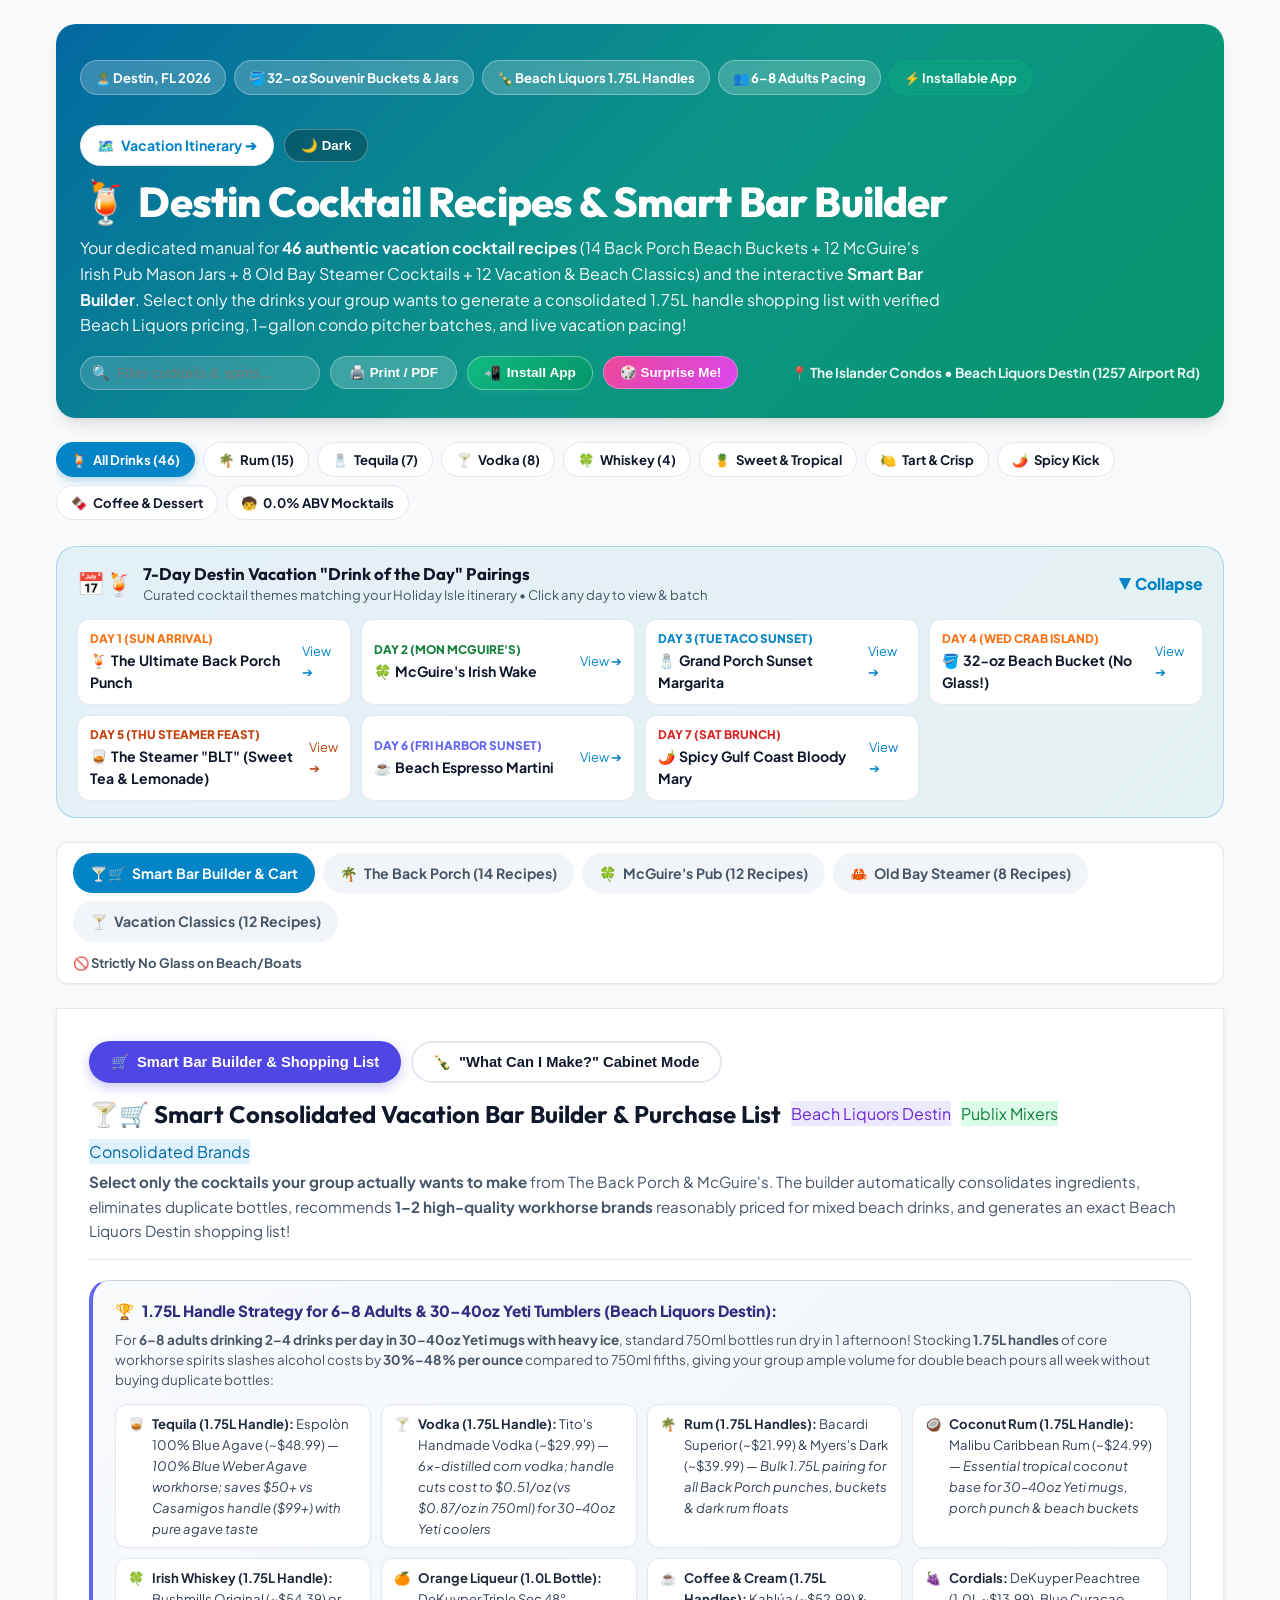
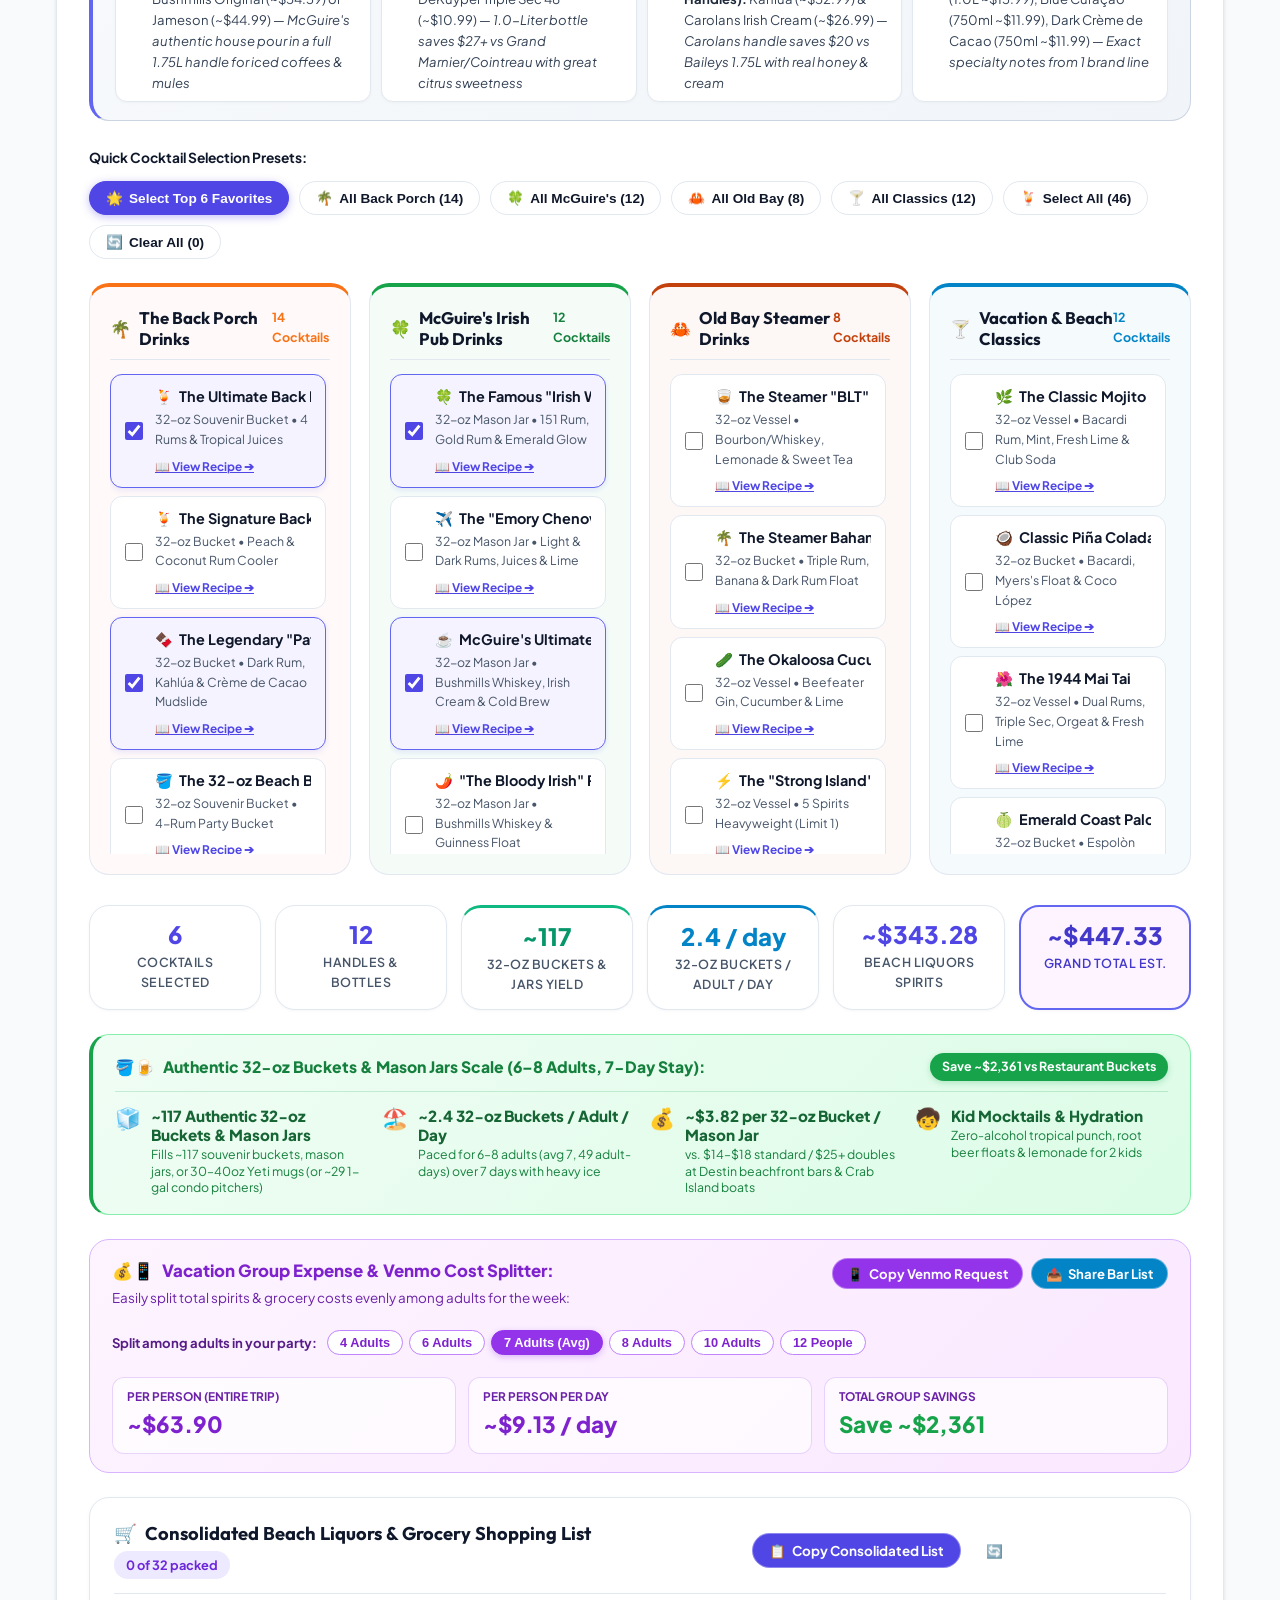
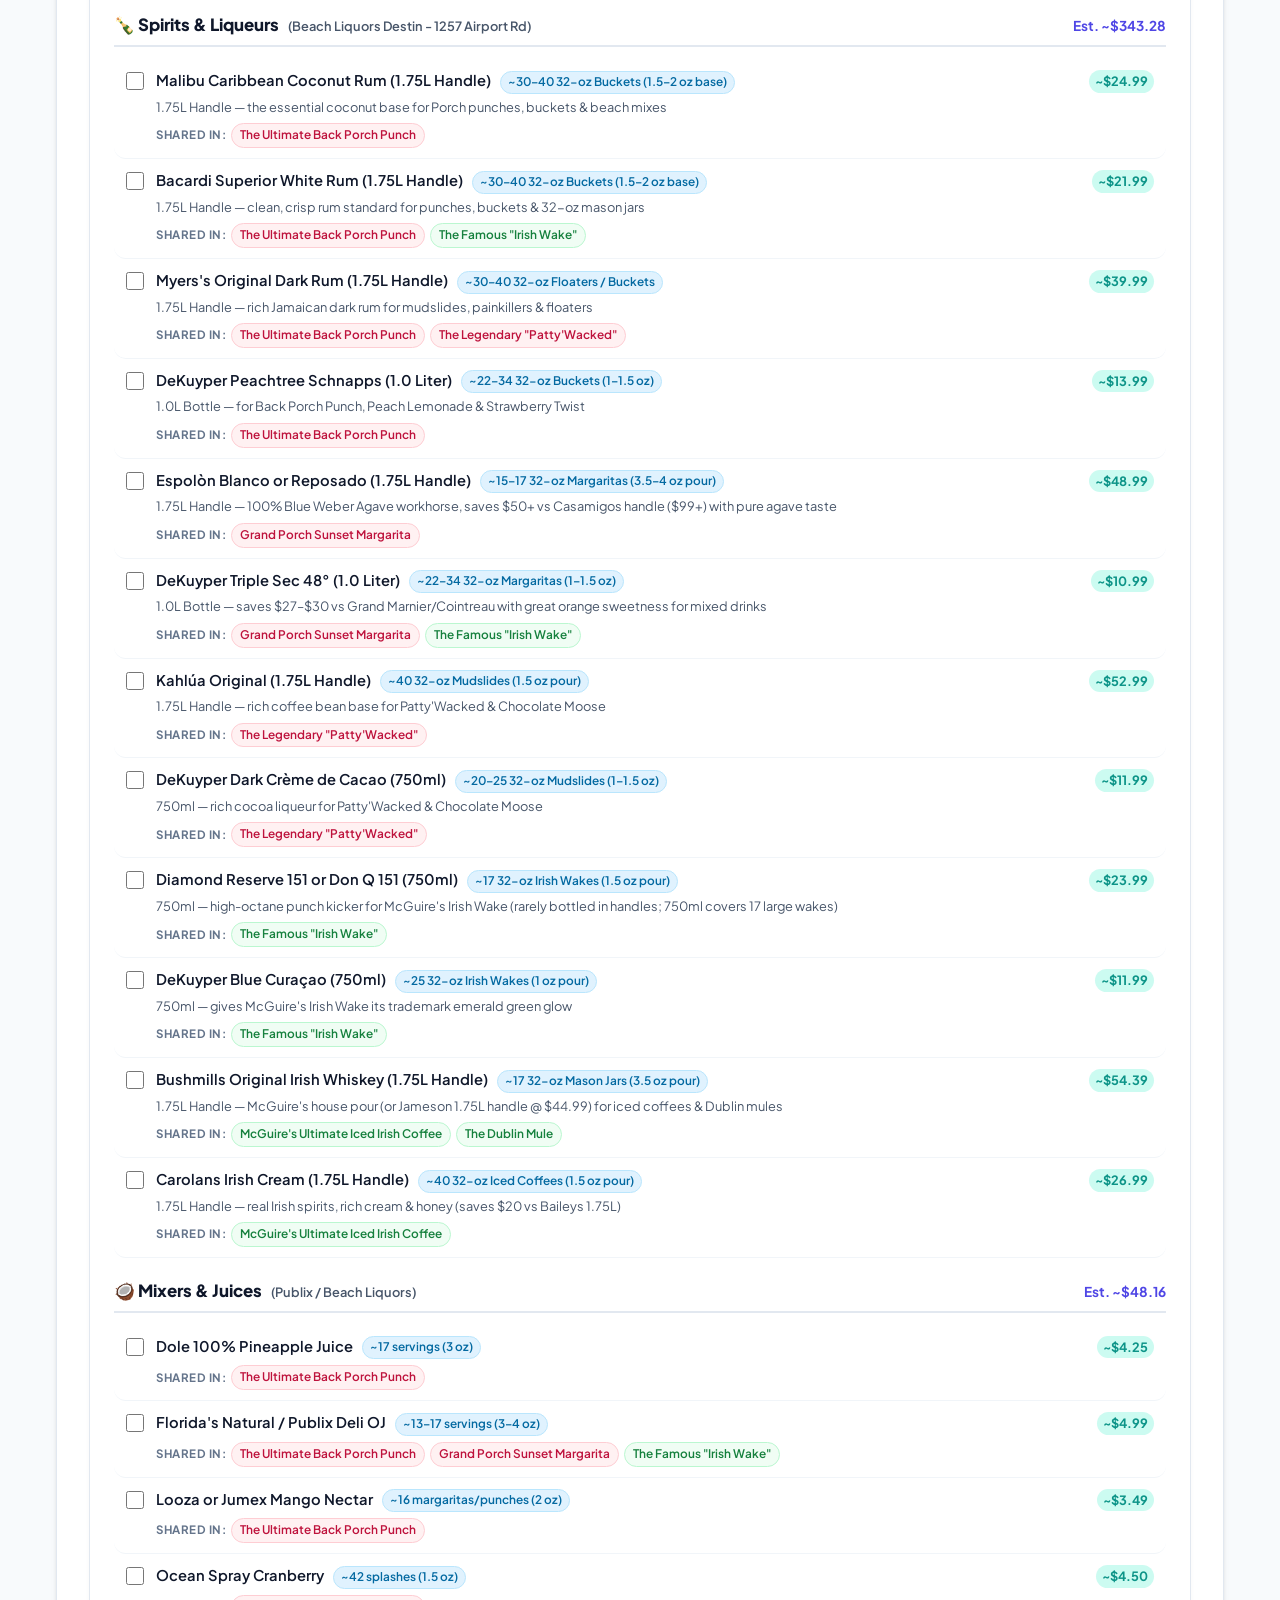
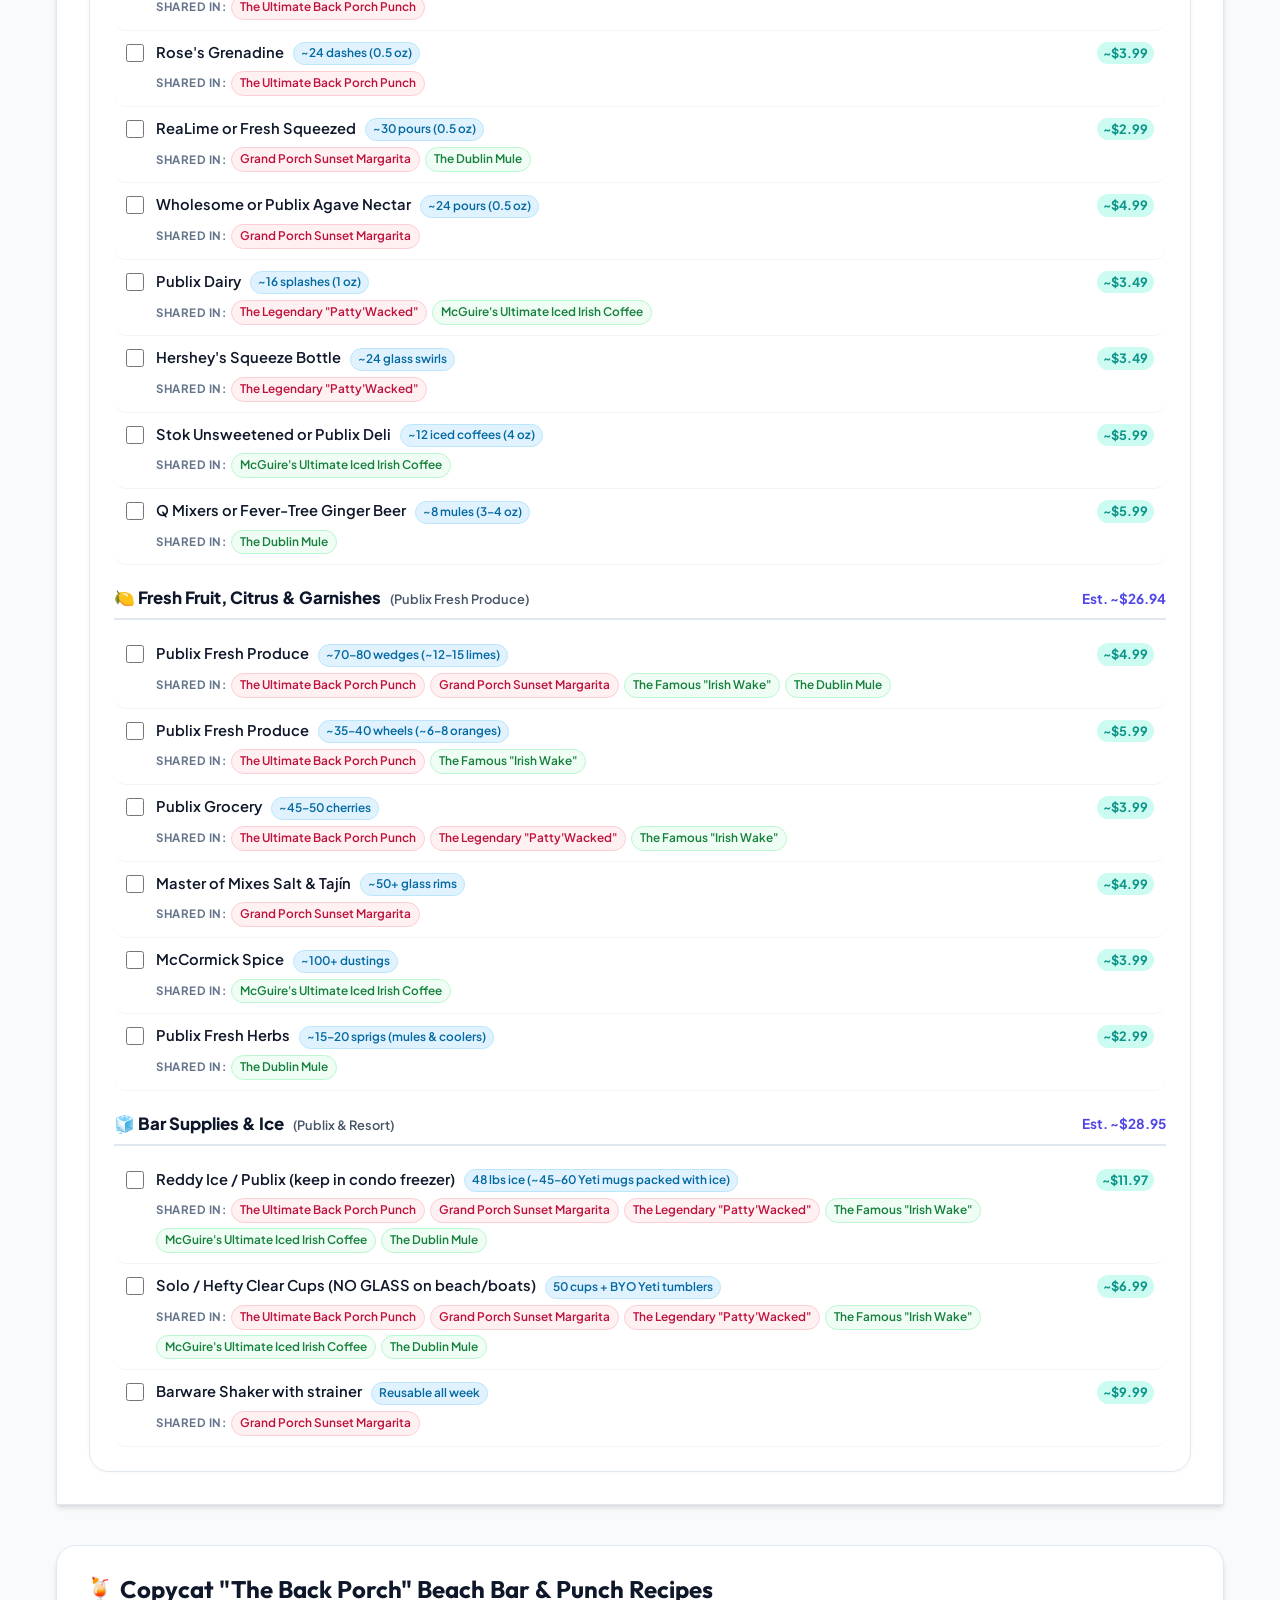
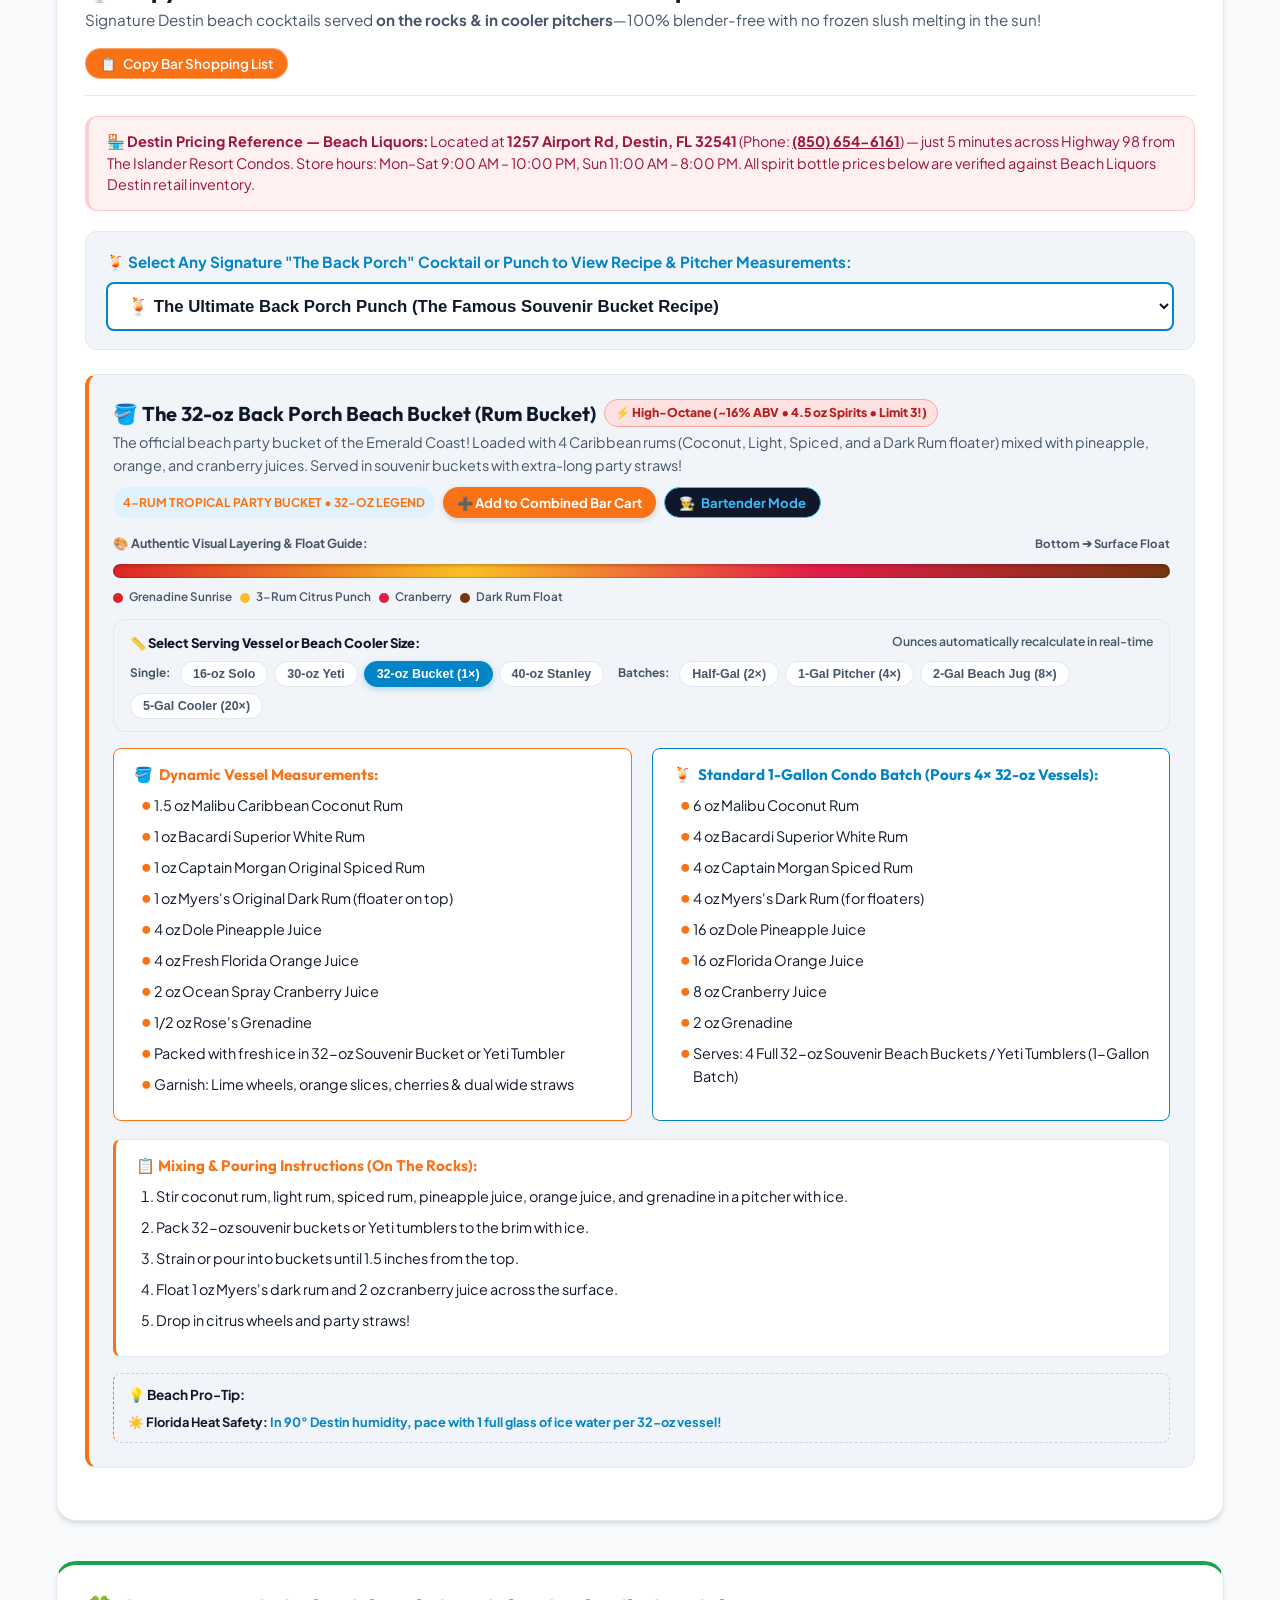
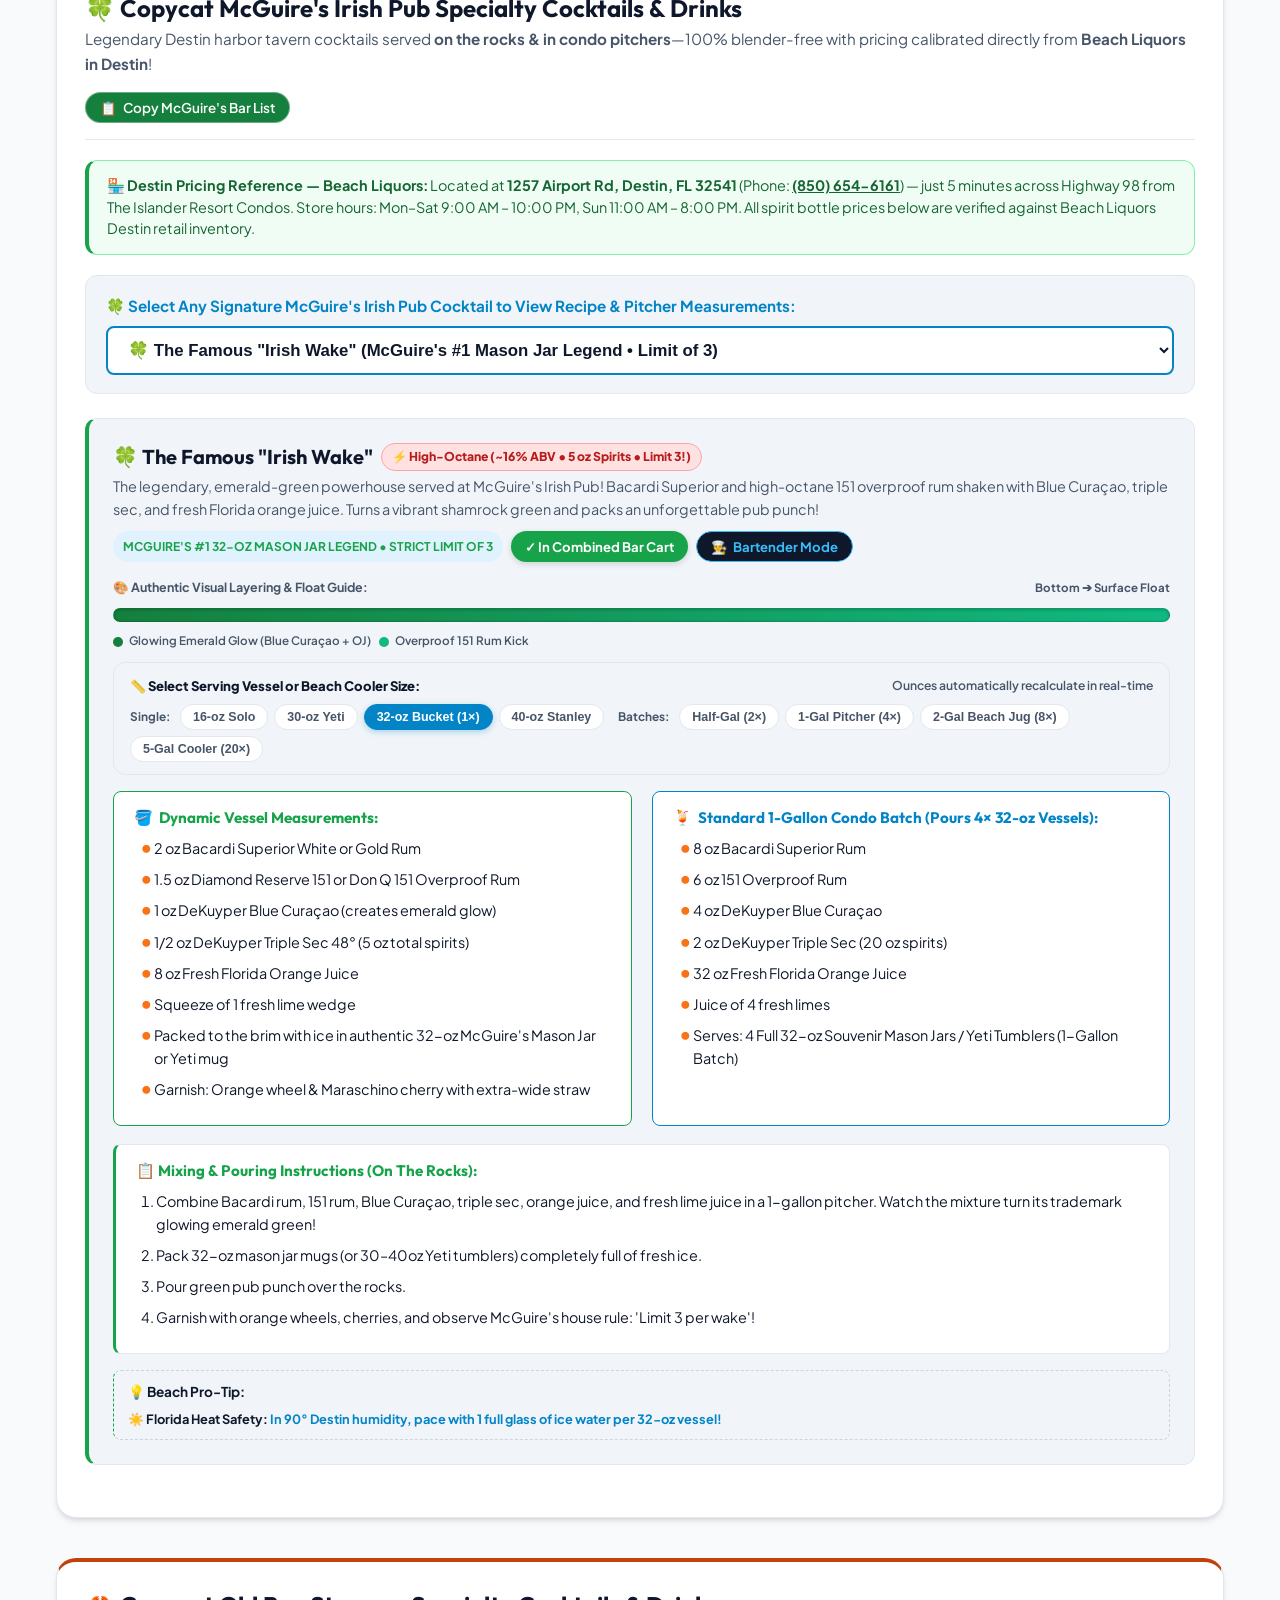
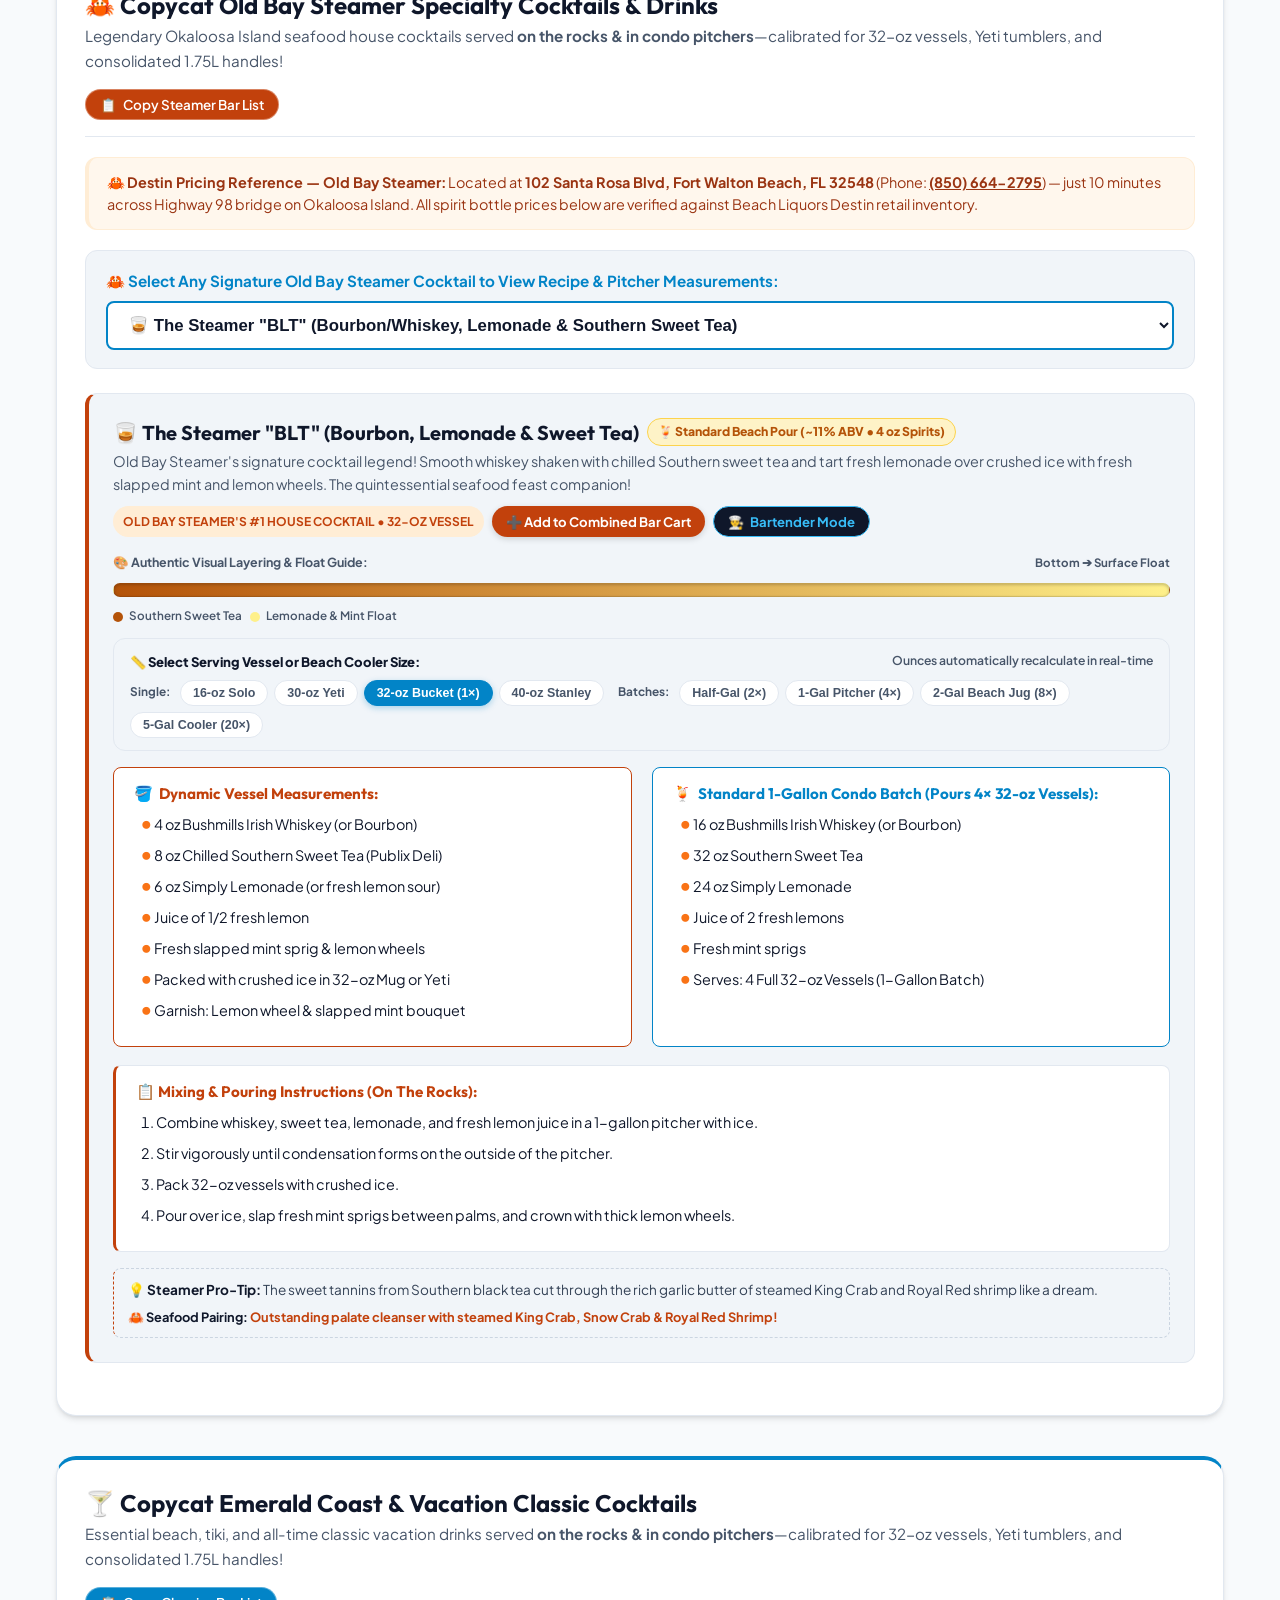
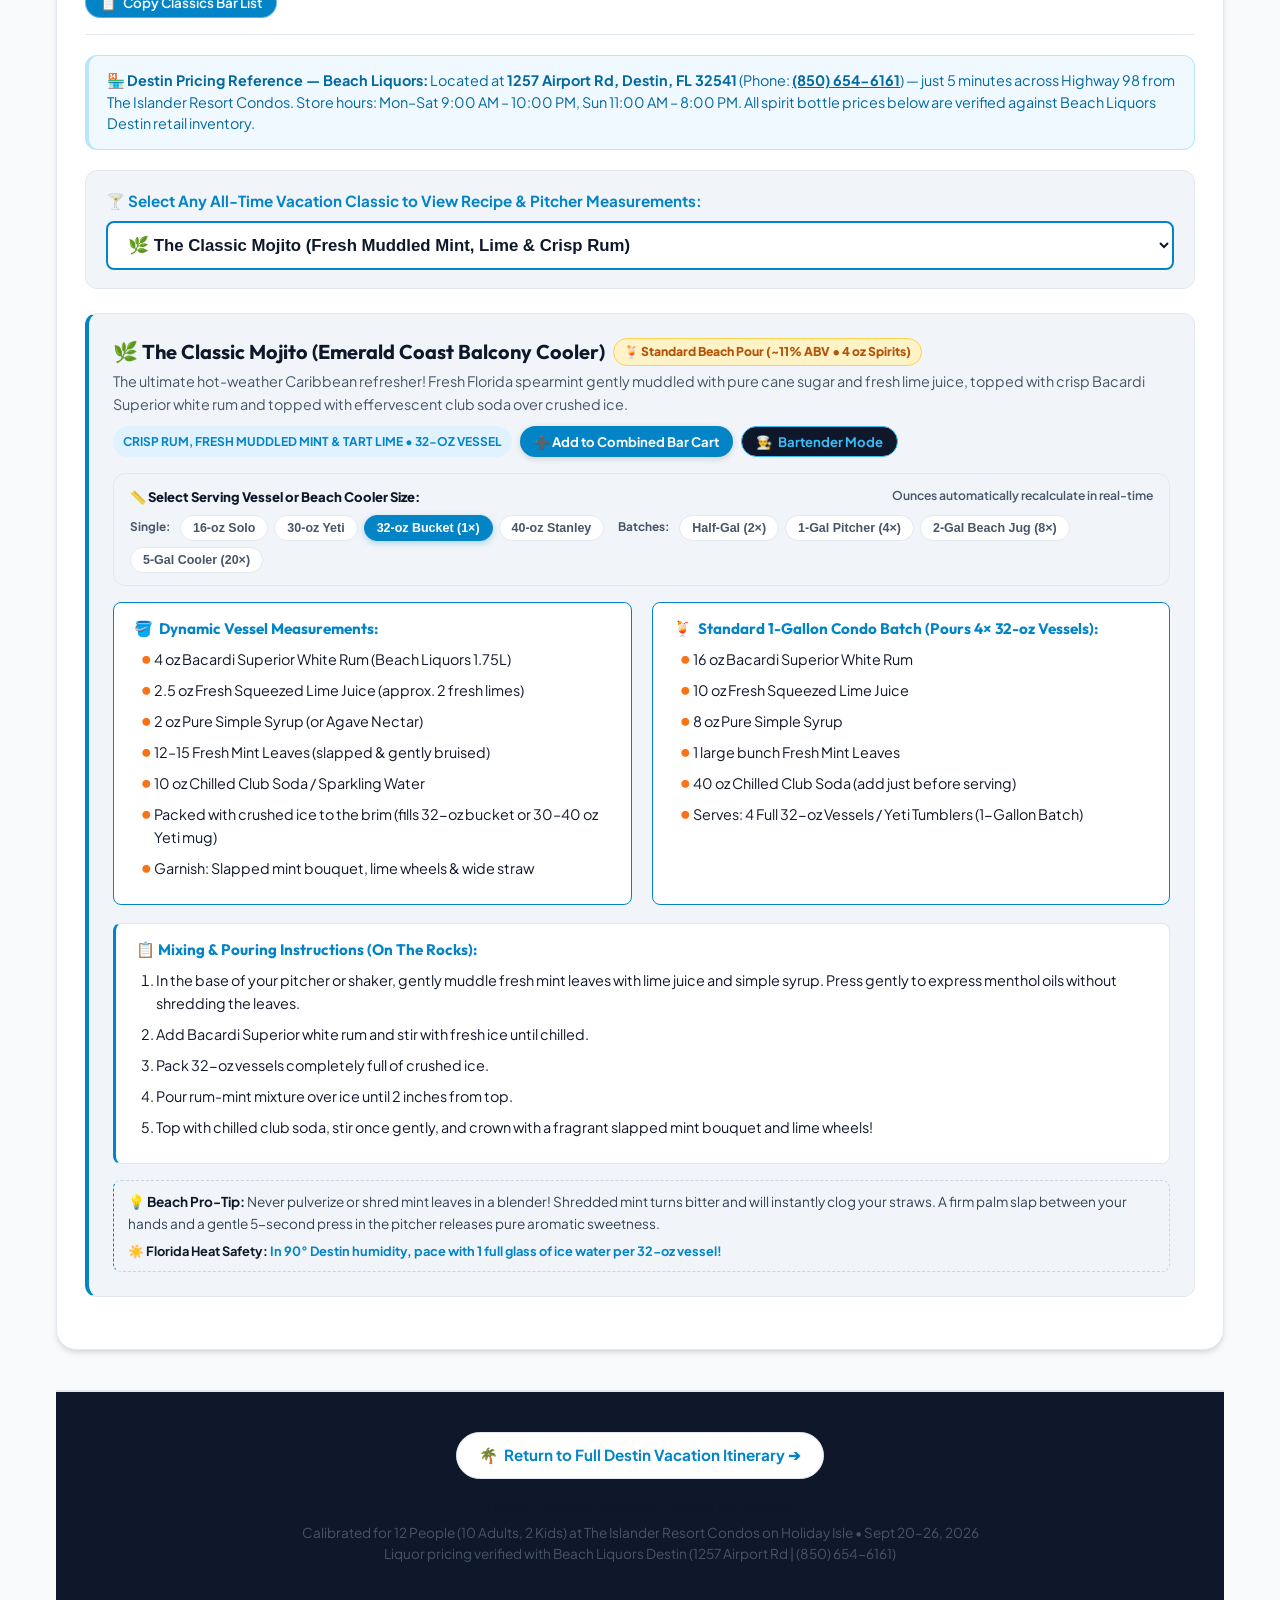
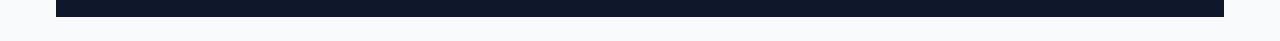
==== destin_drinks_and_bar_guide.html @ 0ef99c9c "Initial commit before general vacation drink guide revamp" ====
<!DOCTYPE html>
<html lang="en">
<head>
  <meta charset="UTF-8" />
  <meta name="viewport" content="width=device-width, initial-scale=1.0" />
  <title>Destin Cocktail Recipes &amp; Smart Bar Builder | 32-oz Vessels &amp; 1.75L Handles</title>
  <!-- PWA & Mobile Web App Capabilities -->
  <link rel="manifest" href="manifest.webmanifest" />
  <meta name="theme-color" content="#0284c7" />
  <meta name="apple-mobile-web-app-capable" content="yes" />
  <meta name="apple-mobile-web-app-status-bar-style" content="black-translucent" />
  <meta name="apple-mobile-web-app-title" content="Destin Drinks" />
  <link rel="apple-touch-icon" href="icon-192.svg" />
  <meta name="mobile-web-app-capable" content="yes" />

  <!-- Google Fonts -->
  <link rel="preconnect" href="https://fonts.googleapis.com" />
  <link rel="preconnect" href="https://fonts.gstatic.com" crossorigin />
  <link href="https://fonts.googleapis.com/css2?family=Plus+Jakarta+Sans:wght@400;500;600;700;800&family=Outfit:wght@500;600;700;800&display=swap" rel="stylesheet" />
  <style>

    /* ==========================================================================
       CSS RESET & VARIABLES (LIGHT THEME DEFAULT)
       ========================================================================== */
    :root {
      --primary: #0284c7;         /* Emerald Coast Deep Blue */
      --primary-dark: #0369a1;
      --primary-light: #e0f2fe;
      --teal: #0d9488;            /* Emerald Water Accent */
      --teal-light: #ccfbf1;
      --coral: #f97316;           /* Sunset Coral Accent */
      --coral-light: #ffedd5;
      --gold: #d97706;            /* Warm Amber Sand */
      --gold-light: #fef3c7;
      --bg-body: #f8fafc;
      --surface: #ffffff;
      --surface-subtle: #f1f5f9;
      --text-main: #0f172a;
      --text-muted: #475569;
      --text-light: #64748b;
      --border: #e2e8f0;
      --border-focus: #38bdf8;
      --shadow-sm: 0 1px 2px 0 rgb(0 0 0 / 0.05);
      --shadow-md: 0 4px 6px -1px rgb(0 0 0 / 0.1), 0 2px 4px -2px rgb(0 0 0 / 0.1);
      --shadow-lg: 0 10px 15px -3px rgb(0 0 0 / 0.1), 0 4px 6px -4px rgb(0 0 0 / 0.1);
      --shadow-xl: 0 20px 25px -5px rgb(0 0 0 / 0.1), 0 8px 10px -6px rgb(0 0 0 / 0.1);
      --radius-sm: 8px;
      --radius-md: 12px;
      --radius-lg: 20px;
      --radius-full: 9999px;
      --transition: all 0.25s cubic-bezier(0.16, 1, 0.3, 1);
      --font-scale: 100%;
    }

    /* ==========================================================================
       DARK MODE VARIABLES
       ========================================================================== */
    body.dark-mode {
      --bg-body: #0b1329;
      --surface: #142238;
      --surface-subtle: #0d1829;
      --text-main: #f8fafc;
      --text-muted: #94a3b8;
      --text-light: #64748b;
      --border: #233554;
      --border-focus: #38bdf8;
      --primary-light: rgba(2, 132, 199, 0.2);
      --teal-light: rgba(13, 148, 136, 0.2);
      --coral-light: rgba(249, 115, 22, 0.2);
      --gold-light: rgba(217, 119, 6, 0.2);
      --shadow-sm: 0 1px 2px 0 rgb(0 0 0 / 0.3);
      --shadow-md: 0 4px 6px -1px rgb(0 0 0 / 0.4);
      --shadow-lg: 0 10px 15px -3px rgb(0 0 0 / 0.5);
      --shadow-xl: 0 20px 25px -5px rgb(0 0 0 / 0.6);
    }

    * {
      box-sizing: border-box;
      margin: 0;
      padding: 0;
    }

    html {
      scroll-behavior: smooth;
      font-size: var(--font-scale);
    }

    section, .section-title-wrap, .hero, .audit-banner, footer {
      scroll-margin-top: 28px;
    }

    body {
      font-family: 'Plus Jakarta Sans', -apple-system, BlinkMacSystemFont, 'Segoe UI', Roboto, sans-serif;
      background-color: var(--bg-body);
      color: var(--text-main);
      line-height: 1.6;
      -webkit-font-smoothing: antialiased;
      transition: background-color 0.3s ease, color 0.3s ease;
    }

    h1, h2, h3, h4, .brand-font {
      font-family: 'Outfit', sans-serif;
      font-weight: 700;
      line-height: 1.25;
    }

    a {
      color: var(--primary);
      text-decoration: none;
      transition: var(--transition);
    }
    a:hover {
      color: var(--primary-dark);
    }

    .container {
      max-width: 1280px;
      margin: 0 auto;
      padding: 0 24px;
    }

    /* ==========================================================================
       HERO HEADER & QoL QUICK ACTION BAR
       ========================================================================== */
    .hero {
      position: relative;
      background: linear-gradient(135deg, #075985 0%, #0d9488 60%, #14b8a6 100%);
      color: #ffffff;
      padding: 64px 0 54px;
      border-bottom: 1px solid rgba(255, 255, 255, 0.15);
      overflow: hidden;
    }

    body.dark-mode .hero {
      background: linear-gradient(135deg, #032b43 0%, #095049 60%, #0c695e 100%);
      border-bottom: 1px solid rgba(255, 255, 255, 0.1);
    }

    .hero::before {
      content: '';
      position: absolute;
      inset: 0;
      background: radial-gradient(circle at 80% 20%, rgba(255, 255, 255, 0.18) 0%, transparent 50%),
                  radial-gradient(circle at 10% 80%, rgba(251, 146, 60, 0.25) 0%, transparent 40%);
      pointer-events: none;
    }

    .hero-content {
      position: relative;
      z-index: 2;
    }

    .hero-top-row {
      display: flex;
      justify-content: space-between;
      align-items: center;
      flex-wrap: wrap;
      gap: 12px;
      margin-bottom: 18px;
    }

    .hero-pill-group {
      display: flex;
      align-items: center;
      gap: 8px;
      flex-wrap: wrap;
    }

    .hero-pill {
      display: inline-flex;
      align-items: center;
      gap: 8px;
      padding: 6px 14px;
      background: rgba(255, 255, 255, 0.18);
      backdrop-filter: blur(10px);
      border: 1px solid rgba(255, 255, 255, 0.3);
      border-radius: var(--radius-full);
      font-size: 0.85rem;
      font-weight: 600;
      letter-spacing: 0.5px;
      text-transform: uppercase;
    }

    .hero-pill.date-badge {
      background: #fef08a;
      color: #854d0e;
      border-color: #facc15;
      font-weight: 800;
    }

    .hero-pill.resort-badge {
      background: #fed7aa;
      color: #9a3412;
      border-color: #fb923c;
      font-weight: 800;
    }

    body.dark-mode .hero-pill.date-badge {
      background: rgba(254, 240, 138, 0.25);
      color: #fef08a;
      border-color: #facc15;
    }

    body.dark-mode .hero-pill.resort-badge {
      background: rgba(251, 146, 60, 0.25);
      color: #fed7aa;
      border-color: #ea580c;
    }

    .qol-actions-top {
      display: flex;
      align-items: center;
      gap: 8px;
      flex-wrap: wrap;
    }

    .qol-btn {
      background: rgba(255, 255, 255, 0.2);
      border: 1px solid rgba(255, 255, 255, 0.35);
      color: #ffffff;
      padding: 6px 14px;
      border-radius: var(--radius-full);
      font-size: 0.84rem;
      font-weight: 600;
      cursor: pointer;
      display: inline-flex;
      align-items: center;
      gap: 6px;
      backdrop-filter: blur(8px);
      transition: var(--transition);
      font-family: inherit;
    }

    .qol-btn:hover {
      background: rgba(255, 255, 255, 0.35);
      transform: translateY(-1px);
    }

    .hero h1 {
      font-size: clamp(2.2rem, 4vw, 3.4rem);
      margin-bottom: 16px;
      color: #ffffff;
      letter-spacing: -0.5px;
    }

    .hero p.lead {
      font-size: clamp(1.05rem, 1.8vw, 1.25rem);
      color: #f0fdfa;
      max-width: 890px;
      margin-bottom: 32px;
      font-weight: 400;
    }

    .party-badge-bar {
      display: flex;
      flex-wrap: wrap;
      gap: 12px;
      margin-top: 12px;
    }

    .party-chip {
      background: rgba(0, 0, 0, 0.25);
      border: 1px solid rgba(255, 255, 255, 0.25);
      backdrop-filter: blur(6px);
      border-radius: var(--radius-md);
      padding: 10px 18px;
      display: flex;
      align-items: center;
      gap: 10px;
      font-size: 0.95rem;
      font-weight: 600;
    }

    .party-chip .icon {
      font-size: 1.25rem;
    }

    /* ==========================================================================
       ISLANDER RESORT & AUDIT BANNER
       ========================================================================== */
    .audit-banner {
      background: linear-gradient(135deg, #eff6ff 0%, #dbeafe 100%);
      border: 2px solid #93c5fd;
      border-radius: var(--radius-lg);
      padding: 24px 28px;
      margin-top: -24px;
      position: relative;
      z-index: 6;
      margin-bottom: 36px;
      box-shadow: var(--shadow-md);
      transition: var(--transition);
    }

    body.dark-mode .audit-banner {
      background: linear-gradient(135deg, #0f2042 0%, #172c57 100%);
      border-color: #2563eb;
    }

    .audit-banner-header {
      display: flex;
      align-items: center;
      justify-content: space-between;
      flex-wrap: wrap;
      gap: 12px;
      margin-bottom: 16px;
      border-bottom: 1px solid #bfdbfe;
      padding-bottom: 12px;
    }

    body.dark-mode .audit-banner-header {
      border-bottom-color: #2563eb;
    }

    .audit-title {
      font-size: 1.3rem;
      color: #1e40af;
      display: flex;
      align-items: center;
      gap: 10px;
    }

    body.dark-mode .audit-title {
      color: #93c5fd;
    }

    .audit-tag {
      background: #1d4ed8;
      color: #ffffff;
      padding: 4px 12px;
      border-radius: var(--radius-full);
      font-size: 0.8rem;
      font-weight: 700;
      text-transform: uppercase;
    }

    .audit-grid {
      display: grid;
      grid-template-columns: repeat(auto-fit, minmax(280px, 1fr));
      gap: 18px;
    }

    .audit-item {
      background: #ffffff;
      padding: 16px 20px;
      border-radius: var(--radius-md);
      border: 1px solid #bfdbfe;
    }

    body.dark-mode .audit-item {
      background: #142238;
      border-color: #2563eb;
    }

    .audit-item h4 {
      font-size: 1rem;
      color: #1e3a8a;
      margin-bottom: 6px;
      display: flex;
      align-items: center;
      gap: 8px;
    }

    body.dark-mode .audit-item h4 {
      color: #93c5fd;
    }

    .audit-item p {
      font-size: 0.88rem;
      color: #334155;
      line-height: 1.45;
    }

    body.dark-mode .audit-item p {
      color: #cbd5e1;
    }

    /* ==========================================================================
       INTERACTIVE 7-DAY DINING ITINERARY PLANNER (QoL)
       ========================================================================== */
    .itinerary-section {
      background: var(--surface);
      border: 1px solid var(--border);
      border-radius: var(--radius-lg);
      padding: 28px;
      margin-bottom: 42px;
      box-shadow: var(--shadow-sm);
    }

    .itinerary-header {
      display: flex;
      justify-content: space-between;
      align-items: center;
      flex-wrap: wrap;
      gap: 12px;
      margin-bottom: 20px;
    }

    .itinerary-header h2 {
      font-size: 1.45rem;
      color: var(--primary-dark);
      display: flex;
      align-items: center;
      gap: 10px;
    }

    body.dark-mode .itinerary-header h2 {
      color: #38bdf8;
    }

    .itinerary-grid {
      display: grid;
      grid-template-columns: repeat(auto-fit, minmax(260px, 1fr));
      gap: 16px;
    }

    .day-card {
      background: var(--surface-subtle);
      border: 1px solid var(--border);
      border-radius: var(--radius-md);
      padding: 16px 18px;
      display: flex;
      flex-direction: column;
      gap: 8px;
      transition: var(--transition);
      position: relative;
    }

    .day-card:hover {
      border-color: var(--primary);
      transform: translateY(-2px);
    }

    .day-badge {
      font-size: 0.75rem;
      font-weight: 800;
      text-transform: uppercase;
      color: var(--primary);
      letter-spacing: 0.5px;
    }

    .day-title {
      font-size: 1.05rem;
      font-weight: 700;
      color: var(--text-main);
    }

    .day-spot {
      font-size: 0.92rem;
      font-weight: 600;
      color: var(--teal);
    }

    .day-desc {
      font-size: 0.84rem;
      color: var(--text-muted);
      line-height: 1.4;
    }

    /* ==========================================================================
       KEY STRATEGY & VALUE BOXES
       ========================================================================== */
    .strategy-section {
      margin-bottom: 48px;
    }

    .strategy-grid {
      display: grid;
      grid-template-columns: repeat(auto-fit, minmax(280px, 1fr));
      gap: 20px;
    }

    .strategy-card {
      background: var(--surface);
      border-radius: var(--radius-lg);
      padding: 24px;
      border: 1px solid var(--border);
      box-shadow: var(--shadow-lg);
      transition: var(--transition);
      position: relative;
      overflow: hidden;
    }

    .strategy-card:hover {
      transform: translateY(-3px);
      box-shadow: var(--shadow-xl);
    }

    .strategy-card::before {
      content: '';
      position: absolute;
      top: 0;
      left: 0;
      width: 100%;
      height: 4px;
      background: linear-gradient(90deg, var(--primary), var(--teal));
    }

    .strategy-card.gold::before {
      background: linear-gradient(90deg, var(--gold), var(--coral));
    }

    .strategy-card.coral::before {
      background: linear-gradient(90deg, var(--coral), #e11d48);
    }

    .strategy-icon {
      font-size: 1.8rem;
      margin-bottom: 12px;
      display: inline-block;
    }

    .strategy-card h3 {
      font-size: 1.2rem;
      margin-bottom: 8px;
      color: var(--text-main);
    }

    .strategy-card p {
      font-size: 0.92rem;
      color: var(--text-muted);
      line-height: 1.5;
    }

    .strategy-card a.inline-link {
      color: var(--primary);
      font-weight: 600;
      text-decoration: underline;
      text-underline-offset: 2px;
    }
    .strategy-card a.inline-link:hover {
      color: var(--primary-dark);
    }

    /* ==========================================================================
       INTERACTIVE CALCULATOR & BUDGET TOOL
       ========================================================================== */
    .calc-box {
      background: linear-gradient(135deg, #f0f9ff 0%, #e0f2fe 100%);
      border: 1px solid #bae6fd;
      border-radius: var(--radius-lg);
      padding: 28px;
      margin-bottom: 48px;
      box-shadow: var(--shadow-sm);
    }

    body.dark-mode .calc-box {
      background: linear-gradient(135deg, #0f2442 0%, #132d52 100%);
      border-color: #0284c7;
    }

    .calc-header {
      display: flex;
      justify-content: space-between;
      align-items: center;
      flex-wrap: wrap;
      gap: 16px;
      margin-bottom: 20px;
    }

    .calc-header h2 {
      font-size: 1.45rem;
      color: #0369a1;
      display: flex;
      align-items: center;
      gap: 10px;
    }

    body.dark-mode .calc-header h2 {
      color: #38bdf8;
    }

    .calc-controls {
      display: grid;
      grid-template-columns: repeat(auto-fit, minmax(220px, 1fr));
      gap: 20px;
      background: var(--surface);
      padding: 20px;
      border-radius: var(--radius-md);
      border: 1px solid #bae6fd;
    }

    body.dark-mode .calc-controls {
      background: #142238;
      border-color: #0284c7;
    }

    .control-group {
      display: flex;
      flex-direction: column;
      gap: 6px;
    }

    .control-group label {
      font-size: 0.85rem;
      font-weight: 700;
      color: var(--text-muted);
      text-transform: uppercase;
      letter-spacing: 0.5px;
    }

    .control-group select, .control-group input {
      padding: 10px 14px;
      border: 1px solid var(--border);
      border-radius: var(--radius-sm);
      font-size: 0.95rem;
      font-family: inherit;
      color: var(--text-main);
      background: var(--surface);
      outline: none;
    }
    .control-group select:focus {
      border-color: var(--primary);
    }

    body.dark-mode .control-group select,
    body.dark-mode .control-group input {
      background: #0d1829;
      color: #f8fafc;
      border-color: #233554;
    }

    .calc-results {
      margin-top: 20px;
      display: flex;
      align-items: center;
      justify-content: space-around;
      flex-wrap: wrap;
      gap: 16px;
      background: #0284c7;
      color: #fff;
      padding: 18px 24px;
      border-radius: var(--radius-md);
    }

    .calc-stat {
      text-align: center;
    }

    .calc-stat .number {
      font-family: 'Outfit', sans-serif;
      font-size: 1.8rem;
      font-weight: 800;
      letter-spacing: -0.5px;
    }

    .calc-stat .label {
      font-size: 0.82rem;
      opacity: 0.9;
      text-transform: uppercase;
      font-weight: 600;
    }

    /* ==========================================================================
       FILTER CONTROLS & SEARCH (WITH CLEAR X)
       ========================================================================== */
    .filter-section {
      margin-bottom: 36px;
      background: var(--surface);
      padding: 20px 24px;
      border-radius: var(--radius-lg);
      border: 1px solid var(--border);
      box-shadow: var(--shadow-sm);
      display: flex;
      flex-direction: column;
      gap: 18px;
    }

    .search-wrapper {
      position: relative;
      width: 100%;
    }

    .search-input {
      width: 100%;
      padding: 14px 44px 14px 46px;
      border: 1.5px solid var(--border);
      border-radius: var(--radius-md);
      font-size: 1rem;
      font-family: inherit;
      transition: var(--transition);
      outline: none;
      background: var(--surface);
      color: var(--text-main);
    }

    body.dark-mode .search-input {
      background: #0d1829;
      color: #f8fafc;
      border-color: #233554;
    }

    .search-input:focus {
      border-color: var(--primary);
      box-shadow: 0 0 0 3px rgba(2, 132, 199, 0.15);
    }

    .search-icon {
      position: absolute;
      left: 16px;
      top: 50%;
      transform: translateY(-50%);
      font-size: 1.2rem;
      color: var(--text-light);
    }

    .clear-search-btn {
      position: absolute;
      right: 14px;
      top: 50%;
      transform: translateY(-50%);
      background: none;
      border: none;
      font-size: 1.1rem;
      color: var(--text-light);
      cursor: pointer;
      display: none;
    }

    .clear-search-btn.visible {
      display: block;
    }

    .filter-tabs {
      display: flex;
      flex-wrap: wrap;
      gap: 8px;
    }

    .filter-btn {
      background: var(--surface-subtle);
      border: 1px solid var(--border);
      color: var(--text-muted);
      padding: 9px 18px;
      border-radius: var(--radius-full);
      font-size: 0.88rem;
      font-weight: 600;
      font-family: inherit;
      cursor: pointer;
      transition: var(--transition);
      display: flex;
      align-items: center;
      gap: 6px;
    }

    body.dark-mode .filter-btn {
      background: #0d1829;
      border-color: #233554;
      color: #94a3b8;
    }

    .filter-btn:hover {
      background: #e2e8f0;
      color: var(--text-main);
    }

    body.dark-mode .filter-btn:hover {
      background: #182842;
      color: #f8fafc;
    }

    .filter-btn.active {
      background: var(--primary);
      border-color: var(--primary);
      color: #ffffff;
      box-shadow: 0 2px 8px rgba(2, 132, 199, 0.3);
    }

    /* ==========================================================================
       RESTAURANT GRID & CARDS (WITH SHORTLIST STARS)
       ========================================================================== */
    .section-title-wrap {
      margin-bottom: 24px;
      display: flex;
      justify-content: space-between;
      align-items: flex-end;
      border-bottom: 2px solid var(--border);
      padding-bottom: 12px;
    }

    .section-title {
      font-size: 1.75rem;
      color: var(--text-main);
      display: flex;
      align-items: center;
      gap: 12px;
    }

    .card-count-badge {
      font-size: 0.9rem;
      font-weight: 600;
      background: var(--primary-light);
      color: var(--primary-dark);
      padding: 4px 12px;
      border-radius: var(--radius-full);
    }

    .restaurants-grid {
      display: grid;
      grid-template-columns: repeat(auto-fill, minmax(360px, 1fr));
      gap: 28px;
      margin-bottom: 60px;
    }

    .rest-card {
      background: var(--surface);
      border-radius: var(--radius-lg);
      border: 1px solid var(--border);
      box-shadow: var(--shadow-sm);
      overflow: hidden;
      display: flex;
      flex-direction: column;
      transition: var(--transition);
      position: relative;
      scroll-margin-top: 24px;
    }

    .rest-card:hover {
      transform: translateY(-4px);
      box-shadow: var(--shadow-xl);
      border-color: #cbd5e1;
    }

    body.dark-mode .rest-card:hover {
      border-color: #38bdf8;
    }

    .card-top {
      padding: 22px 24px 16px;
      background: linear-gradient(180deg, #ffffff 0%, #f8fafc 100%);
      border-bottom: 1px solid var(--border);
    }

    body.dark-mode .card-top {
      background: linear-gradient(180deg, #182842 0%, #142238 100%);
      border-bottom-color: #233554;
    }

    .badge-row {
      display: flex;
      flex-wrap: wrap;
      align-items: center;
      gap: 6px;
      margin-bottom: 12px;
    }

    .deal-badge {
      font-size: 0.75rem;
      font-weight: 700;
      text-transform: uppercase;
      padding: 4px 10px;
      border-radius: var(--radius-full);
      display: inline-flex;
      align-items: center;
      gap: 4px;
    }

    .deal-badge.bogo {
      background: #ecfdf5;
      color: #047857;
      border: 1px solid #a7f3d0;
    }
    body.dark-mode .deal-badge.bogo {
      background: rgba(4, 120, 87, 0.2);
      color: #6ee7b7;
      border-color: #047857;
    }

    .deal-badge.kid {
      background: #fff1f2;
      color: #be123c;
      border: 1px solid #fecdd3;
    }
    body.dark-mode .deal-badge.kid {
      background: rgba(190, 18, 60, 0.2);
      color: #fda4af;
      border-color: #be123c;
    }

    .deal-badge.group {
      background: #f0f9ff;
      color: #0369a1;
      border: 1px solid #bae6fd;
    }
    body.dark-mode .deal-badge.group {
      background: rgba(3, 105, 161, 0.2);
      color: #7dd3fc;
      border-color: #0369a1;
    }

    .deal-badge.value {
      background: #fefce8;
      color: #a16207;
      border: 1px solid #fde047;
    }
    body.dark-mode .deal-badge.value {
      background: rgba(161, 98, 7, 0.2);
      color: #fde047;
      border-color: #a16207;
    }

    .deal-badge.audit {
      background: #eff6ff;
      color: #1d4ed8;
      border: 1px solid #93c5fd;
    }
    body.dark-mode .deal-badge.audit {
      background: rgba(29, 78, 216, 0.25);
      color: #93c5fd;
      border-color: #2563eb;
    }

    .deal-badge.islander {
      background: #ffedd5;
      color: #c2410c;
      border: 1px solid #fdba74;
      font-weight: 800;
    }
    body.dark-mode .deal-badge.islander {
      background: rgba(249, 115, 22, 0.2);
      color: #fdba74;
      border-color: #ea580c;
    }

    /* SHORTLIST STAR BUTTON ON CARD */
    .shortlist-star-btn {
      margin-left: auto;
      background: none;
      border: none;
      font-size: 1.35rem;
      cursor: pointer;
      color: #cbd5e1;
      transition: var(--transition);
      line-height: 1;
      padding: 2px 4px;
    }

    .shortlist-star-btn:hover {
      transform: scale(1.2);
      color: #eab308;
    }

    .shortlist-star-btn.starred {
      color: #eab308;
    }

    .card-header-main {
      display: flex;
      justify-content: space-between;
      align-items: flex-start;
      gap: 12px;
    }

    /* HYPERLINKED RESTAURANT TITLES */
    .rest-title {
      font-size: 1.35rem;
      font-weight: 700;
      color: var(--text-main);
      margin-bottom: 4px;
    }

    .rest-title a {
      color: var(--text-main);
      text-decoration: none;
      display: inline-flex;
      align-items: center;
      gap: 6px;
    }

    .rest-title a:hover {
      color: var(--primary);
    }

    body.dark-mode .rest-title a:hover {
      color: #38bdf8;
    }

    .rest-title a .ext-icon {
      font-size: 0.85em;
      opacity: 0.55;
      transition: var(--transition);
    }

    .rest-title a:hover .ext-icon {
      opacity: 1;
      transform: translate(2px, -2px);
    }

    /* HYPERLINKED ADDRESS FOR GOOGLE MAPS */
    .rest-meta {
      font-size: 0.88rem;
      color: var(--text-light);
      display: flex;
      align-items: center;
      gap: 6px;
      flex-wrap: wrap;
    }

    .meta-map-link {
      color: var(--text-muted);
      text-decoration: none;
      display: inline-flex;
      align-items: center;
      gap: 4px;
      transition: var(--transition);
    }

    .meta-map-link:hover {
      color: var(--primary);
      text-decoration: underline;
      text-underline-offset: 2px;
    }

    body.dark-mode .meta-map-link:hover {
      color: #38bdf8;
    }

    .price-rating {
      font-family: 'Outfit', sans-serif;
      font-weight: 800;
      font-size: 1rem;
      color: var(--teal);
      background: var(--teal-light);
      padding: 3px 8px;
      border-radius: var(--radius-sm);
      white-space: nowrap;
    }

    /* DEAL HIGHLIGHT BOX */
    .deal-callout {
      margin: 16px 24px;
      padding: 14px 18px;
      background: #fef3c7;
      border-left: 4px solid var(--gold);
      border-radius: 4px var(--radius-sm) var(--radius-sm) 4px;
    }

    body.dark-mode .deal-callout {
      background: rgba(217, 119, 6, 0.15);
      border-left-color: #f59e0b;
    }

    .deal-callout .deal-title {
      font-size: 0.95rem;
      font-weight: 800;
      color: #92400e;
      margin-bottom: 4px;
      display: flex;
      align-items: center;
      gap: 6px;
    }

    body.dark-mode .deal-callout .deal-title {
      color: #fbbf24;
    }

    .deal-callout .deal-desc {
      font-size: 0.88rem;
      color: #78350f;
      line-height: 1.45;
    }

    body.dark-mode .deal-callout .deal-desc {
      color: #fde68a;
    }

    .deal-callout .deal-window {
      font-size: 0.82rem;
      font-weight: 700;
      color: #b45309;
      margin-top: 6px;
      display: block;
    }

    body.dark-mode .deal-callout .deal-window {
      color: #fcd34d;
    }

    /* CARD BODY CONTENT */
    .card-body {
      padding: 0 24px 20px;
      display: flex;
      flex-direction: column;
      gap: 14px;
      flex: 1;
    }

    .card-feature {
      display: flex;
      align-items: flex-start;
      gap: 10px;
      font-size: 0.9rem;
      line-height: 1.45;
    }

    .feature-icon {
      font-size: 1.1rem;
      flex-shrink: 0;
      margin-top: 1px;
    }

    .feature-title {
      font-weight: 700;
      color: var(--text-main);
      display: inline;
    }

    .feature-text {
      color: var(--text-muted);
      display: inline;
    }

    /* INSIDER TIP */
    .insider-tip {
      background: #f1f5f9;
      border-radius: var(--radius-sm);
      padding: 10px 14px;
      font-size: 0.85rem;
      color: #334155;
      border: 1px dashed #cbd5e1;
    }

    body.dark-mode .insider-tip {
      background: #0d1829;
      border-color: #233554;
      color: #cbd5e1;
    }

    .insider-tip strong {
      color: #0f172a;
    }
    body.dark-mode .insider-tip strong {
      color: #f8fafc;
    }

    /* AUDIT SPECIFIC NOTE ON CARDS */
    .audit-note {
      background: #eff6ff;
      border-radius: var(--radius-sm);
      padding: 10px 14px;
      font-size: 0.84rem;
      color: #1e40af;
      border: 1px solid #bfdbfe;
    }

    body.dark-mode .audit-note {
      background: #0f2042;
      border-color: #1e40af;
      color: #bfdbfe;
    }

    .audit-note strong {
      color: #1d4ed8;
    }
    body.dark-mode .audit-note strong {
      color: #60a5fa;
    }

    /* CARD FOOTER WITH TEL LINK */
    .card-footer {
      padding: 16px 24px;
      background: #f8fafc;
      border-top: 1px solid var(--border);
      display: flex;
      align-items: center;
      justify-content: space-between;
      gap: 12px;
      margin-top: auto;
    }

    body.dark-mode .card-footer {
      background: #0d1829;
      border-top-color: #233554;
    }

    .card-contact {
      font-size: 0.85rem;
      color: var(--text-light);
    }
    .tel-link {
      display: inline-block;
      font-weight: 700;
      color: var(--primary-dark);
      text-decoration: none;
    }
    .tel-link:hover {
      text-decoration: underline;
      color: var(--primary);
    }
    body.dark-mode .tel-link {
      color: #38bdf8;
    }

    .card-contact span.sub-loc {
      display: block;
      font-weight: 500;
      color: var(--text-muted);
      font-size: 0.8rem;
    }

    .btn-visit {
      background: var(--primary);
      color: #ffffff !important;
      padding: 9px 18px;
      border-radius: var(--radius-full);
      font-size: 0.88rem;
      font-weight: 700;
      display: inline-flex;
      align-items: center;
      gap: 6px;
      box-shadow: 0 2px 4px rgba(2, 132, 199, 0.2);
    }

    .btn-visit:hover {
      background: var(--primary-dark);
      transform: scale(1.02);
      box-shadow: 0 4px 10px rgba(2, 132, 199, 0.35);
    }

    /* ==========================================================================
       COMPARISON MATRIX TABLE (HYPERLINKED NAMES & JUMP LINKS)
       ========================================================================== */
    .matrix-section {
      background: var(--surface);
      border-radius: var(--radius-lg);
      border: 1px solid var(--border);
      padding: 32px;
      box-shadow: var(--shadow-sm);
      margin-bottom: 60px;
    }

    .table-container {
      overflow-x: auto;
      margin-top: 20px;
    }

    .matrix-table {
      width: 100%;
      border-collapse: collapse;
      text-align: left;
      font-size: 0.92rem;
    }

    .matrix-table th {
      background: var(--surface-subtle);
      color: var(--text-main);
      padding: 14px 16px;
      font-weight: 700;
      border-bottom: 2px solid var(--border);
      white-space: nowrap;
    }

    body.dark-mode .matrix-table th {
      background: #0d1829;
      color: #f8fafc;
      border-bottom-color: #233554;
    }

    .matrix-table td {
      padding: 14px 16px;
      border-bottom: 1px solid var(--border);
      color: var(--text-muted);
      vertical-align: middle;
    }

    body.dark-mode .matrix-table td {
      border-bottom-color: #233554;
      color: #94a3b8;
    }

    .matrix-table tr:hover td {
      background: #f8fafc;
    }

    body.dark-mode .matrix-table tr:hover td {
      background: #182842;
    }

    .matrix-table .name-cell {
      font-weight: 700;
      white-space: nowrap;
    }

    .table-name-link {
      color: var(--text-main);
      font-weight: 700;
      text-decoration: none;
      display: inline-flex;
      align-items: center;
      gap: 4px;
    }
    .table-name-link:hover {
      color: var(--primary);
    }
    body.dark-mode .table-name-link {
      color: #f8fafc;
    }
    body.dark-mode .table-name-link:hover {
      color: #38bdf8;
    }

    .jump-sublink {
      display: block;
      font-size: 0.76rem;
      font-weight: 600;
      color: var(--primary);
      text-decoration: none;
      margin-top: 2px;
    }
    .jump-sublink:hover {
      text-decoration: underline;
    }
    body.dark-mode .jump-sublink {
      color: #38bdf8;
    }

    .tag-yes {
      background: #ecfdf5;
      color: #047857;
      font-weight: 700;
      padding: 3px 8px;
      border-radius: var(--radius-sm);
      font-size: 0.82rem;
    }
    body.dark-mode .tag-yes {
      background: rgba(4, 120, 87, 0.25);
      color: #6ee7b7;
    }

    .tag-no {
      background: #fef2f2;
      color: #b91c1c;
      font-weight: 700;
      padding: 3px 8px;
      border-radius: var(--radius-sm);
      font-size: 0.82rem;
    }
    body.dark-mode .tag-no {
      background: rgba(185, 28, 28, 0.25);
      color: #fca5a5;
    }

    /* ==========================================================================
       LARGE FAMILY TIPS & RULES ACCORDION
       ========================================================================== */
    .tips-section {
      margin-bottom: 64px;
    }

    .tips-grid {
      display: grid;
      grid-template-columns: repeat(auto-fit, minmax(320px, 1fr));
      gap: 24px;
      margin-top: 20px;
    }

    .tip-box {
      background: var(--surface);
      border-radius: var(--radius-md);
      padding: 24px;
      border: 1px solid var(--border);
      box-shadow: var(--shadow-sm);
    }

    body.dark-mode .tip-box {
      background: #142238;
      border-color: #233554;
    }

    .tip-box h4 {
      font-size: 1.15rem;
      margin-bottom: 10px;
      color: var(--primary-dark);
      display: flex;
      align-items: center;
      gap: 8px;
    }
    body.dark-mode .tip-box h4 {
      color: #38bdf8;
    }

    .tip-box ul {
      padding-left: 20px;
      color: var(--text-muted);
      font-size: 0.92rem;
    }

    .tip-box ul li {
      margin-bottom: 8px;
    }

    /* ==========================================================================
       FLOATING BACK TO TOP & TOAST NOTIFICATION (QoL)
       ========================================================================== */
    .back-to-top {
      position: fixed;
      bottom: 28px;
      right: 28px;
      background: var(--primary);
      color: #ffffff;
      width: 46px;
      height: 46px;
      border-radius: var(--radius-full);
      display: flex;
      align-items: center;
      justify-content: center;
      font-size: 1.25rem;
      box-shadow: var(--shadow-lg);
      border: none;
      cursor: pointer;
      opacity: 0;
      visibility: hidden;
      transition: var(--transition);
      z-index: 99;
    }

    .back-to-top.visible {
      opacity: 1;
      visibility: visible;
    }

    .back-to-top:hover {
      background: var(--primary-dark);
      transform: translateY(-3px);
    }

    .toast-msg {
      position: fixed;
      bottom: 30px;
      left: 50%;
      transform: translateX(-50%) translateY(100px);
      background: #0f172a;
      color: #ffffff;
      padding: 12px 24px;
      border-radius: var(--radius-full);
      box-shadow: var(--shadow-xl);
      font-size: 0.92rem;
      font-weight: 600;
      display: flex;
      align-items: center;
      gap: 10px;
      opacity: 0;
      transition: all 0.3s cubic-bezier(0.16, 1, 0.3, 1);
      z-index: 1000;
      pointer-events: none;
      border: 1px solid #334155;
    }

    .toast-msg.show {
      transform: translateX(-50%) translateY(0);
      opacity: 1;
    }

    /* ==========================================================================
       FOOTER (WITH HYPERLINKED DIRECT SITES)
       ========================================================================== */
    footer {
      background: #0f172a;
      color: #94a3b8;
      padding: 48px 0;
      border-top: 1px solid #1e293b;
      font-size: 0.9rem;
    }

    footer h4 {
      color: #f8fafc;
      font-size: 1.15rem;
      margin-bottom: 10px;
    }

    footer p {
      margin-bottom: 12px;
      line-height: 1.6;
    }

    .footer-bottom {
      margin-top: 32px;
      padding-top: 24px;
      border-top: 1px solid #334155;
      display: flex;
      justify-content: space-between;
      flex-wrap: wrap;
      gap: 16px;
      font-size: 0.82rem;
    }

    /* ==========================================================================
       RESPONSIVE BREAKPOINTS
       ========================================================================== */
    @media (max-width: 768px) {
      .hero {
        padding: 42px 0 36px;
      }
      .hero-top-row {
        flex-direction: column;
        align-items: flex-start;
      }
      .restaurants-grid {
        grid-template-columns: 1fr;
      }
      .strategy-section {
        margin-top: 16px;
      }
      .calc-results {
        flex-direction: column;
        align-items: stretch;
      }
    }

    @media print {
      body {
        background: #ffffff !important;
        color: #000000 !important;
      }
      .filter-section, .calc-box, .btn-visit, .qol-actions-top, .back-to-top, .audit-banner, .shortlist-star-btn {
        display: none !important;
      }
      .restaurants-grid {
        display: block;
      }
      .rest-card {
        page-break-inside: avoid;
        margin-bottom: 24px;
        border: 1px solid #000;
        background: #ffffff !important;
      }
    }

    /* ==========================================================================
       QUICK NAV BAR & ITINERARY HUB
       ========================================================================== */
    .quick-nav-bar {
      display: flex;
      flex-wrap: wrap;
      gap: 10px;
      margin: 20px 0 28px;
      padding: 12px 16px;
      background: var(--surface);
      border: 1px solid var(--border);
      border-radius: var(--radius-md);
      box-shadow: var(--shadow-sm);
    }
    .quick-nav-link {
      display: inline-flex;
      align-items: center;
      gap: 6px;
      padding: 8px 14px;
      background: var(--surface-subtle);
      color: var(--text-main);
      font-size: 0.88rem;
      font-weight: 600;
      border-radius: var(--radius-full);
      border: 1px solid var(--border);
      transition: var(--transition);
      text-decoration: none;
    }
    .quick-nav-link:hover {
      background: var(--primary);
      color: #ffffff;
      border-color: var(--primary);
      transform: translateY(-1px);
    }

    /* ==========================================================================
       COPYCAT BEACH DRINKS & RECIPE SELECTOR (DROPDOWN UI)
       ========================================================================== */
    .recipe-section {
      margin-bottom: 40px;
      background: var(--surface);
      border: 1px solid var(--border);
      border-radius: var(--radius-lg);
      padding: 28px;
      box-shadow: var(--shadow-md);
    }
    .recipe-header {
      display: flex;
      flex-wrap: wrap;
      align-items: center;
      justify-content: space-between;
      gap: 16px;
      margin-bottom: 20px;
      padding-bottom: 16px;
      border-bottom: 1px solid var(--border);
    }
    .recipe-dropdown-wrap {
      background: var(--surface-subtle);
      border: 1px solid var(--border);
      border-radius: var(--radius-md);
      padding: 18px 20px;
      margin-bottom: 24px;
    }
    .recipe-dropdown-wrap label {
      display: block;
      font-size: 0.95rem;
      font-weight: 700;
      color: var(--primary);
      margin-bottom: 8px;
    }
    .recipe-select {
      width: 100%;
      padding: 12px 16px;
      border-radius: var(--radius-sm);
      border: 2px solid var(--primary);
      background: var(--surface);
      color: var(--text-main);
      font-size: 1.05rem;
      font-weight: 700;
      cursor: pointer;
      outline: none;
      transition: var(--transition);
    }
    .recipe-select:focus {
      border-color: var(--coral);
      box-shadow: 0 0 0 3px rgba(249, 115, 22, 0.2);
    }
    .recipe-display-card {
      background: var(--surface-subtle);
      border: 1px solid var(--border);
      border-radius: var(--radius-md);
      padding: 24px;
      margin-bottom: 24px;
    }
    .recipe-title-bar {
      display: flex;
      flex-wrap: wrap;
      justify-content: space-between;
      align-items: center;
      gap: 10px;
      margin-bottom: 16px;
    }
    .recipe-badge-row {
      display: flex;
      flex-wrap: wrap;
      gap: 8px;
    }
    .recipe-grid {
      display: grid;
      grid-template-columns: 1fr 1fr;
      gap: 20px;
      margin-bottom: 18px;
    }
    @media (max-width: 768px) {
      .recipe-grid {
        grid-template-columns: 1fr;
      }
    }
    .ingredient-box {
      background: var(--surface);
      border: 1px solid var(--border);
      border-radius: var(--radius-sm);
      padding: 16px 20px;
    }
    .ingredient-box h4 {
      font-size: 0.95rem;
      color: var(--coral);
      margin-bottom: 10px;
      display: flex;
      align-items: center;
      gap: 6px;
    }
    .ingredient-list {
      list-style: none;
    }
    .ingredient-list li {
      position: relative;
      padding-left: 20px;
      margin-bottom: 8px;
      font-size: 0.9rem;
      color: var(--text-main);
    }
    .ingredient-list li::before {
      content: "•";
      position: absolute;
      left: 6px;
      color: var(--coral);
      font-weight: bold;
      font-size: 1.2rem;
      line-height: 1;
    }
    .recipe-steps-box {
      background: var(--surface);
      border: 1px solid var(--border);
      border-radius: var(--radius-sm);
      padding: 16px 20px;
      margin-bottom: 16px;
    }
    .recipe-steps-box h4 {
      font-size: 0.95rem;
      color: var(--primary);
      margin-bottom: 10px;
    }
    .recipe-steps-list {
      padding-left: 20px;
    }
    .recipe-steps-list li {
      margin-bottom: 8px;
      font-size: 0.9rem;
      color: var(--text-main);
    }
    .bar-shopping-card {
      background: linear-gradient(135deg, rgba(2, 132, 199, 0.06), rgba(249, 115, 22, 0.06));
      border: 1px solid var(--border);
      border-radius: var(--radius-md);
      padding: 22px;
    }
    .bar-shopping-header {
      display: flex;
      flex-wrap: wrap;
      justify-content: space-between;
      align-items: center;
      gap: 12px;
      margin-bottom: 14px;
    }
    .bar-grid {
      display: grid;
      grid-template-columns: repeat(auto-fit, minmax(260px, 1fr));
      gap: 14px;
    }
    .bar-cat-box {
      background: var(--surface);
      border: 1px solid var(--border);
      border-radius: var(--radius-sm);
      padding: 14px 16px;
    }
    .bar-cat-box h5 {
      font-size: 0.88rem;
      font-weight: 700;
      color: var(--primary);
      margin-bottom: 8px;
    }
    .bar-checklist {
      list-style: none;
      padding: 0;
      margin: 0;
    }
    .bar-item {
      display: flex;
      align-items: flex-start;
      gap: 10px;
      padding: 6px 8px;
      border-radius: var(--radius-sm);
      font-size: 0.88rem;
      color: var(--text-main);
      cursor: pointer;
      user-select: none;
      transition: background 0.15s ease, opacity 0.2s ease;
      margin-bottom: 3px;
    }
    .bar-item:hover {
      background: rgba(249, 115, 22, 0.08);
    }
    .bar-item input[type="checkbox"] {
      margin-top: 2px;
      width: 17px;
      height: 17px;
      accent-color: var(--coral);
      cursor: pointer;
      pointer-events: none; /* Prevents double toggle */
      flex-shrink: 0;
    }
    .bar-item.checked {
      opacity: 0.55;
    }
    .bar-item.checked span {
      text-decoration: line-through;
      color: var(--text-light);
    }
    .cost-tag {
      display: inline-block;
      font-size: 0.8rem;
      font-weight: 700;
      color: var(--teal);
      background: var(--teal-light);
      padding: 1px 6px;
      border-radius: var(--radius-full);
      margin-left: 6px;
      white-space: nowrap;
      vertical-align: middle;
    }
    .bar-item .cost-tag {
      color: var(--coral);
      background: var(--coral-light);
    }
    body.dark-mode .cost-tag {
      background: rgba(13, 148, 136, 0.22);
      color: #5eead4;
    }
    body.dark-mode .bar-item .cost-tag {
      background: rgba(249, 115, 22, 0.22);
      color: #fdba74;
    }
    .mcguires-bar-item {
      display: flex;
      align-items: flex-start;
      gap: 10px;
      padding: 7px 10px;
      border-radius: var(--radius-sm);
      cursor: pointer;
      user-select: none;
      font-size: 0.88rem;
      line-height: 1.4;
      transition: background 0.15s ease, opacity 0.2s ease;
      margin-bottom: 3px;
    }
    .mcguires-bar-item:hover {
      background: rgba(22, 163, 74, 0.08);
    }
    .mcguires-bar-item input[type="checkbox"] {
      margin-top: 2px;
      width: 17px;
      height: 17px;
      accent-color: #16a34a;
      cursor: pointer;
      pointer-events: none; /* Prevents double toggle */
      flex-shrink: 0;
    }
    .mcguires-bar-item.checked {
      opacity: 0.55;
    }
    .mcguires-bar-item.checked span {
      text-decoration: line-through;
      color: var(--text-light);
    }
    .mcguires-bar-item .cost-tag {
      color: #15803d;
      background: #dcfce7;
    }
    body.dark-mode .mcguires-bar-item:hover {
      background: rgba(34, 197, 94, 0.12);
    }
    body.dark-mode .mcguires-bar-item .cost-tag {
      background: rgba(34, 197, 94, 0.22);
      color: #86efac;
    }
    .beach-liquors-banner {
      background: #f0fdf4;
      border: 1px solid #86efac;
      border-left: 4px solid #16a34a;
      border-radius: var(--radius-md);
      padding: 14px 18px;
      margin-bottom: 20px;
      font-size: 0.9rem;
      color: #166534;
      line-height: 1.5;
    }
    body.dark-mode .beach-liquors-banner {
      background: rgba(22, 163, 74, 0.12);
      border-color: rgba(34, 197, 94, 0.4);
      border-left-color: #22c55e;
      color: #bbf7d0;
    }

    /* ==========================================================================
       GROCERY CHECKLIST (4 ADULTS, 2 KIDS)
       ========================================================================== */
    .grocery-section {
      margin-bottom: 40px;
      background: var(--surface);
      border: 1px solid var(--border);
      border-radius: var(--radius-lg);
      padding: 28px;
      box-shadow: var(--shadow-md);
    }
    .grocery-header {
      display: flex;
      flex-wrap: wrap;
      justify-content: space-between;
      align-items: center;
      gap: 16px;
      margin-bottom: 20px;
      padding-bottom: 16px;
      border-bottom: 1px solid var(--border);
    }
    .grocery-grid {
      display: grid;
      grid-template-columns: repeat(auto-fit, minmax(280px, 1fr));
      gap: 18px;
      margin-bottom: 24px;
    }
    .grocery-cat-card {
      background: var(--surface-subtle);
      border: 1px solid var(--border);
      border-radius: var(--radius-md);
      padding: 18px 20px;
      transition: var(--transition);
    }
    .grocery-cat-title {
      font-size: 1rem;
      font-weight: 700;
      color: var(--primary);
      margin-bottom: 12px;
      display: flex;
      align-items: center;
      gap: 8px;
      border-bottom: 1px solid var(--border);
      padding-bottom: 8px;
    }
    .grocery-checklist {
      list-style: none;
    }
    .grocery-item {
      display: flex;
      align-items: flex-start;
      gap: 12px;
      padding: 7px 10px;
      border-radius: var(--radius-sm);
      font-size: 0.9rem;
      color: var(--text-main);
      cursor: pointer;
      user-select: none;
      transition: background 0.15s ease, opacity 0.2s ease;
    }
    .grocery-item:hover {
      background: rgba(13, 148, 136, 0.08);
    }
    .grocery-item input[type="checkbox"] {
      margin-top: 2px;
      width: 18px;
      height: 18px;
      accent-color: var(--teal);
      cursor: pointer;
      pointer-events: none; /* Delegates click to parent li to prevent native double-toggle */
      flex-shrink: 0;
    }
    .grocery-item.checked {
      opacity: 0.6;
    }
    .grocery-item.checked span {
      text-decoration: line-through;
      color: var(--text-light);
    }
    .grocery-tip-banner {
      background: var(--surface-subtle);
      border-left: 4px solid var(--teal);
      border-radius: 0 var(--radius-sm) var(--radius-sm) 0;
      padding: 14px 18px;
      font-size: 0.9rem;
      color: var(--text-muted);
    }

    /* ==========================================================================
       THURSDAY BOAT EXCURSION SECTION (CRAB ISLAND & HARBOR CRUISE)
       ========================================================================== */
    .boat-section {
      margin-bottom: 40px;
      background: var(--surface);
      border: 1px solid var(--border);
      border-radius: var(--radius-lg);
      padding: 28px;
      box-shadow: var(--shadow-md);
      position: relative;
      overflow: hidden;
    }
    .boat-section::before {
      content: "";
      position: absolute;
      top: 0;
      left: 0;
      right: 0;
      height: 6px;
      background: linear-gradient(90deg, #0284c7, #0d9488, #38bdf8);
    }
    .boat-header {
      display: flex;
      flex-wrap: wrap;
      justify-content: space-between;
      align-items: center;
      gap: 16px;
      margin-bottom: 22px;
      padding-bottom: 16px;
      border-bottom: 1px solid var(--border);
    }
    .boat-badge-pill {
      background: linear-gradient(135deg, #e0f2fe, #ccfbf1);
      color: #0369a1;
      padding: 6px 14px;
      border-radius: var(--radius-full);
      font-size: 0.82rem;
      font-weight: 800;
      text-transform: uppercase;
      letter-spacing: 0.5px;
      border: 1px solid #7dd3fc;
      display: inline-flex;
      align-items: center;
      gap: 6px;
    }
    body.dark-mode .boat-badge-pill {
      background: rgba(2, 132, 199, 0.25);
      color: #38bdf8;
      border-color: #0284c7;
    }
    .boat-grid {
      display: grid;
      grid-template-columns: repeat(auto-fit, minmax(280px, 1fr));
      gap: 20px;
      margin-bottom: 24px;
    }
    .boat-card {
      background: var(--surface-subtle);
      border: 1px solid var(--border);
      border-radius: var(--radius-md);
      padding: 20px;
      display: flex;
      flex-direction: column;
      gap: 12px;
      transition: var(--transition);
    }
    .boat-card:hover {
      border-color: var(--teal);
      transform: translateY(-2px);
    }
    .boat-card h4 {
      font-size: 1.05rem;
      color: var(--primary-dark);
      display: flex;
      align-items: center;
      gap: 8px;
    }
    body.dark-mode .boat-card h4 {
      color: #38bdf8;
    }
    .boat-highlight-list {
      list-style: none;
      padding: 0;
      margin: 0;
    }
    .boat-highlight-list li {
      position: relative;
      padding-left: 20px;
      margin-bottom: 8px;
      font-size: 0.88rem;
      color: var(--text-main);
      line-height: 1.45;
    }
    .boat-highlight-list li::before {
      content: "⚓";
      position: absolute;
      left: 0;
      font-size: 0.82rem;
      top: 2px;
    }
    .boat-outfitter-box {
      background: var(--surface);
      border: 1px solid var(--border);
      border-radius: var(--radius-sm);
      padding: 12px 14px;
      margin-top: 6px;
    }
    .boat-outfitter-name {
      font-weight: 700;
      font-size: 0.92rem;
      color: var(--text-main);
      display: flex;
      justify-content: space-between;
      align-items: center;
    }
    .boat-outfitter-desc {
      font-size: 0.82rem;
      color: var(--text-muted);
      margin-top: 2px;
    }
    .boat-outfitter-box.featured-choice {
      background: rgba(13, 148, 136, 0.08);
      border: 2px solid var(--teal);
      border-radius: var(--radius-md);
      box-shadow: 0 4px 12px rgba(13, 148, 136, 0.15);
      position: relative;
    }
    body.dark-mode .boat-outfitter-box.featured-choice {
      background: rgba(13, 148, 136, 0.18);
      border-color: #2dd4bf;
    }
    .featured-choice-badge {
      display: inline-flex;
      align-items: center;
      gap: 5px;
      padding: 3px 10px;
      background: var(--teal);
      color: #fff;
      font-size: 0.72rem;
      font-weight: 800;
      text-transform: uppercase;
      letter-spacing: 0.5px;
      border-radius: var(--radius-full);
      margin-bottom: 6px;
    }
    .boat-warning-banner {
      background: linear-gradient(135deg, #fff7ed, #ffedd5);
      border-left: 4px solid var(--coral);
      border-radius: 0 var(--radius-sm) var(--radius-sm) 0;
      padding: 14px 18px;
      font-size: 0.9rem;
      color: #9a3412;
      margin-top: 16px;
    }
    body.dark-mode .boat-warning-banner {
      background: rgba(249, 115, 22, 0.15);
      color: #fdba74;
    }

    /* ==========================================================================
       TOP READING PROGRESS BAR (QoL)
       ========================================================================== */
    .reading-progress-bar {
      position: fixed;
      top: 0;
      left: 0;
      height: 3.5px;
      width: 0%;
      background: linear-gradient(90deg, #0284c7 0%, #0d9488 50%, #f97316 100%);
      z-index: 1100;
      transition: width 0.1s ease-out;
      pointer-events: none;
    }

    /* ==========================================================================
       APP LAYOUT & TABLE OF CONTENTS SIDEBAR (LEFT SIDE)
       ========================================================================== */
    .app-layout-content {
      margin-left: 280px;
      min-width: 0;
      transition: margin-left 0.3s cubic-bezier(0.16, 1, 0.3, 1);
    }

    body.toc-collapsed .app-layout-content {
      margin-left: 0 !important;
    }

    /* Left Sidebar */
    .toc-sidebar {
      position: fixed;
      top: 0;
      left: 0;
      bottom: 0;
      width: 280px;
      background: var(--surface);
      border-right: 1px solid var(--border);
      display: flex;
      flex-direction: column;
      z-index: 950;
      box-shadow: 2px 0 12px rgba(0, 0, 0, 0.04);
      transition: transform 0.3s cubic-bezier(0.16, 1, 0.3, 1), background-color 0.3s ease, border-color 0.3s ease;
      user-select: none;
    }

    body.dark-mode .toc-sidebar {
      box-shadow: 2px 0 16px rgba(0, 0, 0, 0.35);
    }

    body.toc-collapsed .toc-sidebar {
      transform: translateX(-280px);
    }

    /* Desktop Expand Tab (Shown when collapsed) */
    .toc-expand-tab {
      display: none;
      position: fixed;
      top: 85px;
      left: 0;
      z-index: 940;
      background: var(--primary);
      color: #ffffff;
      border: 1px solid var(--primary-dark);
      border-left: none;
      border-radius: 0 var(--radius-sm) var(--radius-sm) 0;
      padding: 9px 14px 9px 10px;
      font-size: 0.85rem;
      font-weight: 700;
      cursor: pointer;
      box-shadow: var(--shadow-md);
      transition: var(--transition);
      align-items: center;
      gap: 6px;
    }

    .toc-expand-tab:hover {
      background: var(--primary-dark);
      padding-left: 14px;
      box-shadow: var(--shadow-lg);
    }

    body.toc-collapsed .toc-expand-tab {
      display: inline-flex;
    }

    /* TOC Header Area */
    .toc-header {
      padding: 16px 18px 12px;
      border-bottom: 1px solid var(--border);
      display: flex;
      align-items: center;
      justify-content: space-between;
      gap: 8px;
    }

    .toc-brand {
      display: flex;
      align-items: center;
      gap: 10px;
      text-decoration: none;
      color: var(--text-main);
    }

    .toc-brand-icon {
      font-size: 1.5rem;
      line-height: 1;
    }

    .toc-brand-title {
      font-family: 'Outfit', sans-serif;
      font-weight: 800;
      font-size: 1.05rem;
      color: var(--primary-dark);
      line-height: 1.15;
    }

    body.dark-mode .toc-brand-title {
      color: #38bdf8;
    }

    .toc-brand-sub {
      font-size: 0.72rem;
      font-weight: 600;
      color: var(--text-muted);
      letter-spacing: 0.3px;
    }

    .toc-collapse-btn, .toc-close-btn {
      background: var(--surface-subtle);
      border: 1px solid var(--border);
      border-radius: var(--radius-sm);
      color: var(--text-muted);
      cursor: pointer;
      padding: 6px 9px;
      font-size: 0.85rem;
      transition: var(--transition);
      display: flex;
      align-items: center;
      justify-content: center;
    }

    .toc-collapse-btn:hover, .toc-close-btn:hover {
      background: var(--primary-light);
      color: var(--primary);
      border-color: var(--primary);
    }

    .toc-close-btn {
      display: none;
    }

    /* Destination Mini Widget */
    .toc-weather-box {
      margin: 10px 14px 6px;
      padding: 9px 12px;
      background: linear-gradient(135deg, rgba(2, 132, 199, 0.08), rgba(13, 148, 136, 0.08));
      border: 1px solid var(--border);
      border-radius: var(--radius-sm);
      display: flex;
      flex-direction: column;
      gap: 3px;
    }

    .toc-weather-row {
      display: flex;
      justify-content: space-between;
      align-items: center;
      font-size: 0.75rem;
      font-weight: 700;
      color: var(--text-main);
    }

    .toc-weather-sub {
      font-size: 0.7rem;
      color: var(--text-muted);
      display: flex;
      align-items: center;
      gap: 4px;
    }

    /* Scrollable TOC Navigation List */
    .toc-nav-wrap {
      flex: 1;
      overflow-y: auto;
      padding: 8px 10px 12px;
      scrollbar-width: thin;
      scrollbar-color: var(--border) transparent;
    }

    .toc-nav-wrap::-webkit-scrollbar {
      width: 5px;
    }
    .toc-nav-wrap::-webkit-scrollbar-thumb {
      background: var(--border);
      border-radius: 4px;
    }

    .toc-label {
      font-size: 0.68rem;
      font-weight: 800;
      text-transform: uppercase;
      letter-spacing: 0.6px;
      color: var(--text-light);
      padding: 8px 10px 4px;
    }

    .toc-list {
      list-style: none;
      padding: 0;
      margin: 0;
      display: flex;
      flex-direction: column;
      gap: 2px;
    }

    .toc-link {
      display: flex;
      align-items: center;
      gap: 8px;
      padding: 7px 10px;
      border-radius: var(--radius-sm);
      color: var(--text-main);
      text-decoration: none;
      font-size: 0.83rem;
      font-weight: 600;
      transition: var(--transition);
      border-left: 3px solid transparent;
      position: relative;
    }

    .toc-link:hover {
      background: var(--surface-subtle);
      color: var(--primary);
      border-left-color: var(--primary);
    }

    .toc-link.active {
      background: var(--primary-light);
      color: var(--primary-dark);
      font-weight: 700;
      border-left-color: var(--primary);
    }

    body.dark-mode .toc-link.active {
      background: rgba(2, 132, 199, 0.22);
      color: #38bdf8;
      border-left-color: #38bdf8;
    }

    .toc-link-icon {
      font-size: 0.95rem;
      width: 18px;
      text-align: center;
      flex-shrink: 0;
    }

    .toc-link-text {
      flex: 1;
      white-space: nowrap;
      overflow: hidden;
      text-overflow: ellipsis;
    }

    .toc-pill-badge {
      font-size: 0.65rem;
      font-weight: 800;
      padding: 1px 5px;
      border-radius: var(--radius-full);
      background: var(--coral-light);
      color: var(--coral);
      letter-spacing: 0.2px;
    }

    /* Sub-filters inside TOC under Restaurant Directory */
    .toc-subfilters {
      display: flex;
      flex-wrap: wrap;
      gap: 4px;
      padding: 4px 6px 8px 30px;
    }

    .toc-chip-btn {
      background: var(--surface-subtle);
      border: 1px solid var(--border);
      border-radius: var(--radius-full);
      font-size: 0.68rem;
      font-weight: 700;
      color: var(--text-muted);
      padding: 2px 7px;
      cursor: pointer;
      transition: var(--transition);
      text-decoration: none;
    }

    .toc-chip-btn:hover {
      background: var(--primary);
      color: #ffffff;
      border-color: var(--primary);
    }

    /* TOC Footer Area with QoL Controls */
    .toc-footer {
      padding: 10px 12px;
      border-top: 1px solid var(--border);
      background: var(--surface);
      display: grid;
      grid-template-columns: repeat(2, 1fr);
      gap: 6px;
    }

    .toc-action-btn {
      background: var(--surface-subtle);
      border: 1px solid var(--border);
      border-radius: var(--radius-sm);
      color: var(--text-main);
      padding: 6px 8px;
      font-size: 0.74rem;
      font-weight: 600;
      cursor: pointer;
      display: flex;
      align-items: center;
      justify-content: center;
      gap: 5px;
      transition: var(--transition);
      text-align: center;
    }

    .toc-action-btn:hover {
      background: var(--primary-light);
      border-color: var(--primary);
      color: var(--primary);
    }

    .toc-keyboard-hint {
      grid-column: span 2;
      text-align: center;
      font-size: 0.66rem;
      color: var(--text-light);
      padding-top: 2px;
    }

    /* Floating Mobile Drawer Button & Backdrop */
    .toc-mobile-btn {
      display: none;
      position: fixed;
      bottom: 22px;
      left: 18px;
      z-index: 980;
      background: linear-gradient(135deg, #0284c7, #0d9488);
      color: #ffffff;
      border: none;
      border-radius: var(--radius-full);
      padding: 11px 18px;
      font-size: 0.9rem;
      font-weight: 700;
      cursor: pointer;
      box-shadow: 0 4px 14px rgba(2, 132, 199, 0.4);
      align-items: center;
      gap: 8px;
      transition: var(--transition);
    }

    .toc-mobile-btn:hover {
      transform: translateY(-2px);
      box-shadow: 0 6px 20px rgba(2, 132, 199, 0.55);
    }

    .toc-backdrop {
      display: none;
      position: fixed;
      inset: 0;
      background: rgba(0, 0, 0, 0.5);
      backdrop-filter: blur(2px);
      z-index: 940;
      opacity: 0;
      transition: opacity 0.3s ease;
    }

    /* Breakpoint for Mobile Drawer vs Desktop Sidebar */
    @media (max-width: 1179px) {
      .app-layout-content {
        margin-left: 0 !important;
      }
      .toc-sidebar {
        width: 300px;
        max-width: 85vw;
        transform: translateX(-100%);
        box-shadow: 4px 0 24px rgba(0, 0, 0, 0.25);
        z-index: 1000;
      }
      .toc-sidebar.mobile-open {
        transform: translateX(0);
      }
      .toc-close-btn {
        display: flex;
      }
      .toc-collapse-btn {
        display: none;
      }
      .toc-expand-tab {
        display: none !important;
      }
      .toc-mobile-btn {
        display: inline-flex;
      }
      .toc-backdrop.active {
        display: block;
        opacity: 1;
      }
    }

    @media print {
      .app-layout-content {
        margin-left: 0 !important;
      }
      .toc-sidebar,
      .toc-mobile-btn,
      .toc-backdrop,
      .toc-expand-tab,
      .reading-progress-bar {
        display: none !important;
      }
    }

    /* ==========================================================================
       SMART CONSOLIDATED VACATION BAR CART BUILDER
       ========================================================================== */
    .smart-bar-prompt-card {
      border-radius: var(--radius-lg);
      padding: 16px 20px;
      margin: 24px 0;
      display: flex;
      align-items: center;
      justify-content: space-between;
      gap: 16px;
      flex-wrap: wrap;
      transition: var(--transition);
    }
    .smart-bar-prompt-card:hover {
      transform: translateY(-2px);
      box-shadow: var(--shadow-md);
    }
    .smart-bar-prompt-card.bp-prompt {
      background: linear-gradient(135deg, #fff7ed 0%, #ffedd5 100%);
      border: 2px dashed #f97316;
    }
    .smart-bar-prompt-card.bp-prompt .prompt-title {
      font-weight: 800;
      color: #c2410c;
      font-size: 1.02rem;
      display: flex;
      align-items: center;
      gap: 8px;
    }
    .smart-bar-prompt-card.bp-prompt .prompt-desc {
      font-size: 0.85rem;
      color: #7c2d12;
      margin-top: 4px;
      line-height: 1.45;
    }
    .smart-bar-prompt-card.mc-prompt {
      background: linear-gradient(135deg, #f0fdf4 0%, #dcfce7 100%);
      border: 2px dashed #16a34a;
    }
    .smart-bar-prompt-card.mc-prompt .prompt-title {
      font-weight: 800;
      color: #15803d;
      font-size: 1.02rem;
      display: flex;
      align-items: center;
      gap: 8px;
    }
    .smart-bar-prompt-card.mc-prompt .prompt-desc {
      font-size: 0.85rem;
      color: #166534;
      margin-top: 4px;
      line-height: 1.45;
    }

    body.dark-mode .smart-bar-prompt-card.bp-prompt {
      background: rgba(249, 115, 22, 0.12);
      border-color: rgba(249, 115, 22, 0.45);
    }
    body.dark-mode .smart-bar-prompt-card.bp-prompt .prompt-title {
      color: #fdba74;
    }
    body.dark-mode .smart-bar-prompt-card.bp-prompt .prompt-desc {
      color: #fed7aa;
    }
    body.dark-mode .smart-bar-prompt-card.mc-prompt {
      background: rgba(22, 163, 74, 0.12);
      border-color: rgba(34, 197, 94, 0.45);
    }
    body.dark-mode .smart-bar-prompt-card.mc-prompt .prompt-title {
      color: #86efac;
    }
    body.dark-mode .smart-bar-prompt-card.mc-prompt .prompt-desc {
      color: #bbf7d0;
    }

    .custom-bar-section {
      background: var(--surface);
      border-radius: var(--radius-xl);
      box-shadow: var(--shadow-md);
      border: 1px solid var(--border);
      padding: 32px;
      margin-bottom: 40px;
      scroll-margin-top: 80px;
      transition: background-color 0.3s ease, border-color 0.3s ease;
    }

    .custom-bar-section .badge.badge-purple {
      background: #ede9fe;
      color: #6d28d9;
    }
    .custom-bar-section .badge.badge-green {
      background: #dcfce7;
      color: #15803d;
    }
    .custom-bar-section .badge.badge-blue {
      background: #e0f2fe;
      color: #0369a1;
    }

    body.dark-mode .custom-bar-section .badge.badge-purple {
      background: rgba(129, 140, 248, 0.2);
      color: #c7d2fe;
    }
    body.dark-mode .custom-bar-section .badge.badge-green {
      background: rgba(34, 197, 94, 0.2);
      color: #86efac;
    }
    body.dark-mode .custom-bar-section .badge.badge-blue {
      background: rgba(56, 189, 248, 0.2);
      color: #7dd3fc;
    }

    .brand-strategy-box {
      background: linear-gradient(135deg, #f8fafc 0%, #f1f5f9 100%);
      border: 1px solid #cbd5e1;
      border-left: 4px solid #6366f1;
      border-radius: var(--radius-lg);
      padding: 18px 22px;
      margin: 20px 0 26px 0;
      transition: background 0.3s ease, border-color 0.3s ease;
    }
    .brand-strategy-title {
      font-weight: 800;
      color: #312e81;
      font-size: 0.96rem;
      display: flex;
      align-items: center;
      gap: 8px;
    }
    .brand-strategy-desc {
      font-size: 0.84rem;
      color: #475569;
      margin: 6px 0 0 0;
      line-height: 1.5;
    }

    body.dark-mode .brand-strategy-box {
      background: rgba(99, 102, 241, 0.1);
      border: 1px solid rgba(99, 102, 241, 0.3);
      border-left: 4px solid #818cf8;
    }
    body.dark-mode .brand-strategy-title {
      color: #c7d2fe;
    }
    body.dark-mode .brand-strategy-desc {
      color: #cbd5e1;
    }

    .brand-pill-grid {
      display: grid;
      grid-template-columns: repeat(auto-fit, minmax(240px, 1fr));
      gap: 10px;
      margin-top: 14px;
    }
    .brand-pill {
      background: #ffffff;
      border: 1px solid #e2e8f0;
      border-radius: var(--radius-md);
      padding: 8px 12px;
      display: flex;
      align-items: flex-start;
      gap: 8px;
      font-size: 0.82rem;
      color: #334155;
      box-shadow: 0 1px 3px rgba(0,0,0,0.03);
      transition: background 0.2s ease, border-color 0.2s ease, color 0.2s ease;
    }
    .brand-pill strong {
      color: #1e293b;
    }
    body.dark-mode .brand-pill {
      background: #0d1829;
      border-color: #233554;
      color: #cbd5e1;
      box-shadow: none;
    }
    body.dark-mode .brand-pill strong {
      color: #f8fafc;
    }
    body.dark-mode .brand-pill em {
      color: #94a3b8;
    }

    .custom-bar-presets {
      display: flex;
      gap: 10px;
      flex-wrap: wrap;
      margin-bottom: 24px;
    }
    .preset-btn {
      padding: 8px 16px;
      border-radius: var(--radius-full);
      font-size: 0.85rem;
      font-weight: 700;
      cursor: pointer;
      border: 1.5px solid var(--border);
      background: var(--surface);
      color: var(--text-main);
      display: inline-flex;
      align-items: center;
      gap: 6px;
      transition: var(--transition);
    }
    .preset-btn:hover {
      border-color: #6366f1;
      background: #f5f3ff;
      color: #4f46e5;
    }
    .preset-btn.active {
      background: #4f46e5;
      color: #ffffff;
      border-color: #4f46e5;
      box-shadow: 0 2px 8px rgba(79, 70, 229, 0.35);
    }

    body.dark-mode .preset-btn {
      background: #0d1829;
      color: #e2e8f0;
      border-color: #233554;
    }
    body.dark-mode .preset-btn:hover {
      border-color: #818cf8;
      background: rgba(99, 102, 241, 0.2);
      color: #c7d2fe;
    }
    body.dark-mode .preset-btn.active {
      background: #6366f1;
      color: #ffffff;
      border-color: #818cf8;
      box-shadow: 0 2px 10px rgba(99, 102, 241, 0.4);
    }

    .custom-bar-venues-grid {
      display: grid;
      grid-template-columns: repeat(auto-fit, minmax(260px, 1fr));
      gap: 18px;
      margin-bottom: 30px;
    }
    .venue-cocktail-box {
      border-radius: var(--radius-lg);
      padding: 20px;
      border: 1px solid var(--border);
      transition: background 0.3s ease, border-color 0.3s ease;
    }
    .venue-cocktail-box.backporch-box {
      background: rgba(255, 107, 107, 0.04);
      border-top: 4px solid var(--coral);
    }
    .venue-cocktail-box.mcguires-box {
      background: rgba(22, 163, 74, 0.04);
      border-top: 4px solid #16a34a;
    }
    .venue-cocktail-box.classics-box {
      background: rgba(2, 132, 199, 0.04);
      border-top: 4px solid var(--primary);
    }

    body.dark-mode .venue-cocktail-box.backporch-box {
      background: rgba(249, 115, 22, 0.06);
      border-color: #233554;
      border-top-color: var(--coral);
    }
    body.dark-mode .venue-cocktail-box.mcguires-box {
      background: rgba(34, 197, 94, 0.06);
      border-color: #233554;
      border-top-color: #22c55e;
    }
    body.dark-mode .venue-cocktail-box.classics-box {
      background: rgba(2, 132, 199, 0.06);
      border-color: #233554;
      border-top-color: var(--primary);
    }

    .venue-box-header {
      display: flex;
      align-items: center;
      justify-content: space-between;
      margin-bottom: 14px;
      padding-bottom: 10px;
      border-bottom: 1px solid var(--border);
    }
    .venue-box-header h4 {
      font-size: 1.05rem;
      margin: 0;
      display: flex;
      align-items: center;
      gap: 8px;
    }
    .cocktail-select-list {
      display: flex;
      flex-direction: column;
      gap: 8px;
      max-height: 480px;
      overflow-y: auto;
      padding-right: 4px;
    }
    .drink-card {
      display: flex;
      align-items: center;
      justify-content: space-between;
      padding: 10px 14px;
      border-radius: var(--radius-md);
      background: var(--surface);
      border: 1.5px solid var(--border);
      cursor: pointer;
      user-select: none;
      transition: var(--transition);
      gap: 12px;
    }
    .drink-card:hover {
      border-color: #94a3b8;
      transform: translateX(2px);
    }
    .drink-card.selected {
      border-color: #6366f1;
      background: #f5f3ff;
      box-shadow: 0 2px 6px rgba(99, 102, 241, 0.15);
    }
    .drink-card-info {
      flex: 1;
      min-width: 0;
    }
    .drink-card-title {
      font-size: 0.9rem;
      font-weight: 700;
      color: var(--text-main);
      display: flex;
      align-items: center;
      gap: 6px;
      white-space: nowrap;
      overflow: hidden;
      text-overflow: ellipsis;
    }
    .drink-card-sub {
      font-size: 0.77rem;
      color: var(--text-muted);
      margin-top: 2px;
    }
    .drink-card .view-recipe-link {
      font-size: 0.74rem;
      color: #4f46e5;
      text-decoration: underline;
      font-weight: 700;
      cursor: pointer;
      transition: var(--transition);
    }
    .drink-card .view-recipe-link:hover {
      color: #6366f1;
    }

    body.dark-mode .drink-card {
      background: #0d1829;
      border-color: #233554;
    }
    body.dark-mode .drink-card:hover {
      border-color: #38bdf8;
      background: #142238;
    }
    body.dark-mode .drink-card.selected {
      border-color: #818cf8;
      background: rgba(99, 102, 241, 0.18);
      box-shadow: 0 0 0 1px #818cf8, 0 2px 10px rgba(99, 102, 241, 0.3);
    }
    body.dark-mode .drink-card-title {
      color: #f8fafc;
    }
    body.dark-mode .drink-card-sub {
      color: #94a3b8;
    }
    body.dark-mode .drink-card .view-recipe-link {
      color: #a5b4fc;
    }
    body.dark-mode .drink-card .view-recipe-link:hover {
      color: #c7d2fe;
    }

    .custom-bar-kpi-grid {
      display: grid;
      grid-template-columns: repeat(auto-fit, minmax(170px, 1fr));
      gap: 14px;
      margin-bottom: 24px;
    }
    .custom-kpi-card {
      background: var(--surface);
      border: 1px solid var(--border);
      border-radius: var(--radius-lg);
      padding: 14px 16px;
      text-align: center;
      box-shadow: 0 1px 3px rgba(0,0,0,0.04);
      transition: var(--transition);
    }
    .custom-kpi-card .kpi-number {
      font-size: 1.5rem;
      font-weight: 800;
      color: #4f46e5;
      line-height: 1.2;
    }
    .custom-kpi-card .kpi-label {
      font-size: 0.78rem;
      font-weight: 600;
      color: var(--text-muted);
      margin-top: 4px;
      text-transform: uppercase;
      letter-spacing: 0.5px;
    }
    .custom-kpi-card.grand-total-card {
      border: 2px solid #6366f1;
      background: #fdf4ff;
    }
    .custom-kpi-card.grand-total-card .kpi-number,
    .custom-kpi-card.grand-total-card .kpi-label {
      color: #4338ca;
    }

    body.dark-mode .custom-kpi-card {
      background: #0d1829;
      border-color: #233554;
      box-shadow: none;
    }
    body.dark-mode .custom-kpi-card .kpi-number {
      color: #a5b4fc;
    }
    body.dark-mode .custom-kpi-card .kpi-label {
      color: #94a3b8;
    }
    body.dark-mode .custom-kpi-card.grand-total-card {
      border-color: #818cf8;
      background: rgba(99, 102, 241, 0.16);
    }
    body.dark-mode .custom-kpi-card.grand-total-card .kpi-number {
      color: #e0e7ff;
    }
    body.dark-mode .custom-kpi-card.grand-total-card .kpi-label {
      color: #a5b4fc;
    }

    .custom-cart-items-wrap {
      background: var(--surface);
      border: 1px solid var(--border);
      border-radius: var(--radius-lg);
      padding: 24px;
      box-shadow: 0 1px 4px rgba(0,0,0,0.03);
      transition: background-color 0.3s ease, border-color 0.3s ease;
    }
    body.dark-mode .custom-cart-items-wrap {
      background: #0d1829;
      border-color: #233554;
      box-shadow: none;
    }

    .cart-progress-badge {
      display: inline-flex;
      align-items: center;
      padding: 4px 12px;
      border-radius: var(--radius-full);
      font-size: 0.8rem;
      font-weight: 700;
      background: #ede9fe;
      color: #6d28d9;
      margin-top: 6px;
      transition: var(--transition);
    }
    .cart-progress-badge.all-packed {
      background: #dcfce7;
      color: #15803d;
    }
    body.dark-mode .cart-progress-badge {
      background: rgba(129, 140, 248, 0.2);
      color: #c7d2fe;
    }
    body.dark-mode .cart-progress-badge.all-packed {
      background: rgba(34, 197, 94, 0.2);
      color: #86efac;
    }

    .custom-cart-cat-title {
      font-size: 1.05rem;
      font-weight: 800;
      color: var(--text-main);
      margin: 20px 0 12px 0;
      padding-bottom: 6px;
      border-bottom: 2px solid #e2e8f0;
      display: flex;
      align-items: center;
      justify-content: space-between;
    }
    .custom-cart-cat-title:first-child {
      margin-top: 0;
    }
    .custom-cart-cat-title .cat-subtotal {
      font-size: 0.85rem;
      font-weight: 700;
      color: #4f46e5;
    }
    body.dark-mode .custom-cart-cat-title {
      border-bottom-color: #233554;
      color: #f8fafc;
    }
    body.dark-mode .custom-cart-cat-title .cat-subtotal {
      color: #a5b4fc;
    }

    .custom-cart-item {
      display: flex;
      align-items: flex-start;
      gap: 12px;
      padding: 10px 12px;
      border-radius: var(--radius-md);
      transition: var(--transition);
      cursor: pointer;
      border-bottom: 1px solid #f1f5f9;
      user-select: none;
    }
    .custom-cart-item:hover {
      background: #f8fafc;
    }
    .custom-cart-item.packed {
      background: #f8fafc;
      opacity: 0.55;
    }
    .custom-cart-item.packed .custom-cart-item-name {
      text-decoration: line-through;
      color: var(--text-muted);
    }
    .custom-cart-item-content {
      flex: 1;
      min-width: 0;
    }
    .custom-cart-item-name {
      font-size: 0.92rem;
      font-weight: 600;
      color: var(--text-main);
      display: flex;
      align-items: center;
      justify-content: space-between;
      gap: 8px;
      flex-wrap: wrap;
    }
    .custom-cart-item-note {
      font-size: 0.8rem;
      color: var(--text-muted);
      margin-top: 3px;
    }

    body.dark-mode .custom-cart-item {
      border-bottom-color: #17263c;
    }
    body.dark-mode .custom-cart-item:hover {
      background: rgba(255, 255, 255, 0.04);
    }
    body.dark-mode .custom-cart-item.packed {
      background: rgba(255, 255, 255, 0.02);
      opacity: 0.45;
    }
    body.dark-mode .custom-cart-item-name {
      color: #f8fafc;
    }
    body.dark-mode .custom-cart-item-note {
      color: #94a3b8;
    }

    .shared-drinks-pills {
      display: flex;
      flex-wrap: wrap;
      gap: 5px;
      margin-top: 6px;
      align-items: center;
    }
    .shared-pill-label {
      font-size: 0.72rem;
      font-weight: 700;
      color: #64748b;
      text-transform: uppercase;
      letter-spacing: 0.5px;
    }
    .shared-pill {
      font-size: 0.74rem;
      font-weight: 600;
      padding: 2px 8px;
      border-radius: var(--radius-full);
      background: #f1f5f9;
      color: #334155;
      border: 1px solid #e2e8f0;
      transition: var(--transition);
    }
    .shared-pill.bp-pill {
      background: #fff1f2;
      color: #be123c;
      border-color: #fecdd3;
    }
    .shared-pill.mc-pill {
      background: #f0fdf4;
      color: #15803d;
      border-color: #bbf7d0;
    }
    .shared-pill.cl-pill {
      background: #eff6ff;
      color: #1d4ed8;
      border-color: #bfdbfe;
    }

    body.dark-mode .shared-pill-label {
      color: #94a3b8;
    }
    body.dark-mode .shared-pill {
      background: #142238;
      color: #cbd5e1;
      border-color: #233554;
    }
    body.dark-mode .shared-pill.bp-pill {
      background: rgba(244, 63, 94, 0.16);
      color: #fda4af;
      border-color: rgba(244, 63, 94, 0.35);
    }
    body.dark-mode .shared-pill.mc-pill {
      background: rgba(34, 197, 94, 0.16);
      color: #86efac;
      border-color: rgba(34, 197, 94, 0.35);
    }
    body.dark-mode .shared-pill.cl-pill {
      background: rgba(59, 130, 246, 0.16);
      color: #93c5fd;
      border-color: rgba(59, 130, 246, 0.35);
    }

    .empty-cart-message {
      text-align: center;
      padding: 40px 20px;
      color: var(--text-muted);
    }
    body.dark-mode .empty-cart-message h4 {
      color: #f8fafc;
    }
    body.dark-mode .empty-cart-message p {
      color: #94a3b8;
    }


    /* SERVINGS & DRINK CONSUMPTION CALCULATOR */
    .servings-breakdown-box {
      background: linear-gradient(135deg, #f0fdf4 0%, #dcfce7 100%);
      border: 1.5px solid #86efac;
      border-left: 4px solid #16a34a;
      border-radius: var(--radius-lg);
      padding: 18px 22px;
      margin-bottom: 24px;
      transition: background 0.3s ease, border-color 0.3s ease;
    }
    .servings-breakdown-header {
      display: flex;
      align-items: center;
      justify-content: space-between;
      gap: 12px;
      flex-wrap: wrap;
      margin-bottom: 14px;
      padding-bottom: 10px;
      border-bottom: 1px solid rgba(22, 163, 74, 0.2);
    }
    .servings-title {
      font-size: 0.98rem;
      font-weight: 800;
      color: #15803d;
      display: flex;
      align-items: center;
      gap: 8px;
    }
    .servings-savings-pill {
      font-size: 0.78rem;
      font-weight: 700;
      background: #16a34a;
      color: #ffffff;
      padding: 4px 12px;
      border-radius: var(--radius-full);
      box-shadow: 0 2px 6px rgba(22, 163, 74, 0.25);
    }
    .servings-breakdown-grid {
      display: grid;
      grid-template-columns: repeat(auto-fit, minmax(220px, 1fr));
      gap: 14px;
      margin-top: 6px;
    }
    .servings-item {
      display: flex;
      align-items: flex-start;
      gap: 10px;
    }
    .servings-icon {
      font-size: 1.3rem;
      line-height: 1;
      margin-top: 2px;
    }
    .servings-main-val {
      font-size: 0.95rem;
      font-weight: 800;
      color: #166534;
      line-height: 1.25;
    }
    .servings-sub-text {
      font-size: 0.77rem;
      color: #15803d;
      margin-top: 2px;
      line-height: 1.35;
    }

    body.dark-mode .servings-breakdown-box {
      background: rgba(22, 163, 74, 0.09);
      border: 1.5px solid rgba(34, 197, 94, 0.3);
      border-left: 4px solid #22c55e;
    }
    body.dark-mode .servings-breakdown-header {
      border-bottom-color: rgba(34, 197, 94, 0.2);
    }
    body.dark-mode .servings-title {
      color: #86efac;
    }
    body.dark-mode .servings-savings-pill {
      background: #22c55e;
      color: #052e16;
    }
    body.dark-mode .servings-main-val {
      color: #f8fafc;
    }
    body.dark-mode .servings-sub-text {
      color: #94a3b8;
    }

    .yield-tag {
      display: inline-block;
      font-size: 0.74rem;
      font-weight: 600;
      color: #0369a1;
      background: #e0f2fe;
      padding: 1px 7px;
      border-radius: var(--radius-full);
      margin-left: 6px;
      white-space: nowrap;
      vertical-align: middle;
      border: 1px solid #bae6fd;
    }
    body.dark-mode .yield-tag {
      background: rgba(56, 189, 248, 0.15);
      color: #7dd3fc;
      border-color: rgba(56, 189, 248, 0.3);
    }

  

    /* Streamlined Drinks & Smart Bar Styles */
    .streamlined-header {
      background: linear-gradient(135deg, #0369a1 0%, #0d9488 50%, #059669 100%);
      color: #ffffff;
      padding: 36px 24px 28px 24px;
      border-radius: var(--radius-lg);
      margin-bottom: 24px;
      box-shadow: var(--shadow-lg);
      position: relative;
    }
    body.dark-mode .streamlined-header {
      background: linear-gradient(135deg, #082f49 0%, #115e59 50%, #064e3b 100%);
      border: 1px solid #1e3a5f;
    }
    .streamlined-badges {
      display: flex;
      flex-wrap: wrap;
      gap: 8px;
      margin-bottom: 14px;
    }
    .streamlined-badge {
      display: inline-flex;
      align-items: center;
      gap: 6px;
      background: rgba(255, 255, 255, 0.2);
      backdrop-filter: blur(8px);
      padding: 6px 14px;
      border-radius: var(--radius-full);
      font-size: 0.82rem;
      font-weight: 700;
      color: #ffffff;
      border: 1px solid rgba(255, 255, 255, 0.3);
    }
    body.dark-mode .streamlined-badge {
      background: rgba(0, 0, 0, 0.35);
      border-color: rgba(255, 255, 255, 0.15);
    }
    .streamlined-title {
      font-family: 'Outfit', sans-serif;
      font-size: clamp(1.8rem, 3.5vw, 2.6rem);
      font-weight: 800;
      line-height: 1.15;
      margin-bottom: 10px;
      letter-spacing: -0.02em;
    }
    .streamlined-subtitle {
      font-size: 1rem;
      max-width: 860px;
      line-height: 1.6;
      opacity: 0.95;
      margin-bottom: 18px;
    }
    .streamlined-toolbar {
      display: flex;
      flex-wrap: wrap;
      gap: 12px;
      align-items: center;
      justify-content: space-between;
    }

    /* Sticky Navigation Bar */
    .streamlined-nav-bar {
      position: sticky;
      top: 0;
      z-index: 100;
      background: var(--surface);
      border: 1px solid var(--border);
      border-radius: var(--radius-md);
      padding: 10px 16px;
      margin-bottom: 24px;
      box-shadow: var(--shadow-sm);
      display: flex;
      justify-content: space-between;
      align-items: center;
      flex-wrap: wrap;
      gap: 10px;
      backdrop-filter: blur(12px);
    }
    body.dark-mode .streamlined-nav-bar {
      background: rgba(20, 34, 56, 0.95);
      border-color: #233554;
    }
    .streamlined-nav-links {
      display: flex;
      flex-wrap: wrap;
      gap: 8px;
      align-items: center;
    }
    .streamlined-nav-link {
      display: inline-flex;
      align-items: center;
      gap: 6px;
      padding: 8px 16px;
      border-radius: var(--radius-full);
      text-decoration: none;
      font-size: 0.88rem;
      font-weight: 700;
      color: var(--text-muted);
      background: var(--surface-subtle);
      border: 1px solid transparent;
      transition: var(--transition);
    }
    .streamlined-nav-link:hover {
      background: var(--primary-light);
      color: var(--primary);
      border-color: var(--primary);
    }
    .streamlined-nav-link.active {
      background: var(--primary);
      color: #ffffff;
    }
    body.dark-mode .streamlined-nav-link.active {
      background: #0284c7;
      color: #ffffff;
    }

    .guide-back-btn {
      display: inline-flex;
      align-items: center;
      gap: 6px;
      background: var(--surface);
      color: var(--primary);
      border: 1px solid var(--border);
      font-weight: 700;
      padding: 8px 16px;
      border-radius: var(--radius-full);
      text-decoration: none;
      font-size: 0.88rem;
      transition: var(--transition);
    }
    .guide-back-btn:hover {
      background: var(--primary-light);
      border-color: var(--primary);
      transform: translateY(-1px);
    }
    body.dark-mode .guide-back-btn {
      background: #0f172a;
      color: #38bdf8;
      border-color: #233554;
    }

    .streamlined-footer {
      text-align: center;
      padding: 40px 20px;
      margin-top: 40px;
      border-top: 2px solid var(--border);
      color: var(--text-muted);
      font-size: 0.9rem;
    }
    body.dark-mode .streamlined-footer {
      border-color: #233554;
    }


    /* ==========================================================================
       MOBILE BOTTOM APP NAVIGATION & PWA INSTALL CONTROLS
       ========================================================================== */
    .mobile-bottom-app-bar {
      display: none;
      position: fixed;
      bottom: 0;
      left: 0;
      right: 0;
      background: rgba(255, 255, 255, 0.96);
      backdrop-filter: blur(14px);
      -webkit-backdrop-filter: blur(14px);
      border-top: 1px solid var(--border);
      padding: 6px 12px calc(6px + env(safe-area-inset-bottom));
      z-index: 999;
      justify-content: space-around;
      align-items: center;
      box-shadow: 0 -4px 16px rgba(0, 0, 0, 0.08);
    }
    body.dark-mode .mobile-bottom-app-bar {
      background: rgba(13, 24, 41, 0.96);
      border-top-color: #233554;
      box-shadow: 0 -4px 20px rgba(0, 0, 0, 0.4);
    }
    @media (max-width: 768px) {
      .mobile-bottom-app-bar {
        display: flex;
      }
      body {
        padding-bottom: 74px;
      }
    }
    .mobile-app-tab {
      display: flex;
      flex-direction: column;
      align-items: center;
      gap: 3px;
      text-decoration: none;
      color: var(--text-muted);
      font-size: 0.72rem;
      font-weight: 700;
      padding: 6px 10px;
      border-radius: var(--radius-sm);
      transition: var(--transition);
    }
    .mobile-app-tab span.icon {
      font-size: 1.3rem;
      line-height: 1;
    }
    .mobile-app-tab:hover, .mobile-app-tab.active {
      color: var(--primary);
      transform: translateY(-1px);
    }

    /* PWA Install Button */
    .btn-pwa-install {
      background: linear-gradient(135deg, #10b981 0%, #059669 100%);
      color: #ffffff !important;
      border: 1px solid rgba(255, 255, 255, 0.35) !important;
      padding: 8px 16px;
      border-radius: var(--radius-full);
      font-weight: 700;
      font-size: 0.85rem;
      cursor: pointer;
      display: inline-flex;
      align-items: center;
      gap: 6px;
      box-shadow: 0 2px 8px rgba(16, 185, 129, 0.35);
      transition: var(--transition);
    }
    .btn-pwa-install:hover {
      transform: translateY(-1px);
      box-shadow: 0 4px 12px rgba(16, 185, 129, 0.5);
    }

    /* PWA iOS Install Modal */
    .pwa-modal-backdrop {
      display: none;
      position: fixed;
      inset: 0;
      background: rgba(0, 0, 0, 0.65);
      backdrop-filter: blur(6px);
      z-index: 10000;
      align-items: center;
      justify-content: center;
      padding: 16px;
    }
    .pwa-modal-backdrop.show {
      display: flex;
    }
    .pwa-modal-card {
      background: var(--surface);
      color: var(--text-main);
      border-radius: var(--radius-lg);
      padding: 24px;
      max-width: 440px;
      width: 100%;
      border: 1px solid var(--border);
      box-shadow: var(--shadow-xl);
      text-align: center;
      position: relative;
    }
    .pwa-modal-close {
      position: absolute;
      top: 14px;
      right: 14px;
      background: none;
      border: none;
      font-size: 1.4rem;
      cursor: pointer;
      color: var(--text-muted);
      line-height: 1;
    }
    .pwa-step-row {
      display: flex;
      align-items: center;
      gap: 12px;
      margin: 12px 0;
      text-align: left;
      font-size: 0.88rem;
    }
    .pwa-step-num {
      width: 28px;
      height: 28px;
      border-radius: 50%;
      background: var(--primary);
      color: #fff;
      display: flex;
      align-items: center;
      justify-content: center;
      font-weight: 800;
      flex-shrink: 0;
      font-size: 0.82rem;
    }


    /* ==========================================================================
       QoL UPGRADES: FILTER CHIPS, SCALER, CABINET, SPLITTER, BARTENDER MODE
       ========================================================================== */
    
    /* Filter Chips Bar */
    .filter-chips-container {
      margin: 16px 0 20px;
      overflow-x: auto;
      padding-bottom: 6px;
      -webkit-overflow-scrolling: touch;
    }
    .filter-chips-bar {
      display: flex;
      gap: 8px;
      align-items: center;
      flex-wrap: wrap;
    }
    .filter-chip {
      padding: 6px 14px;
      border-radius: var(--radius-full);
      font-size: 0.82rem;
      font-weight: 700;
      cursor: pointer;
      background: var(--surface);
      color: var(--text-main);
      border: 1.5px solid var(--border);
      display: inline-flex;
      align-items: center;
      gap: 6px;
      transition: var(--transition);
      user-select: none;
      white-space: nowrap;
    }
    .filter-chip:hover {
      border-color: var(--primary);
      transform: translateY(-1px);
    }
    .filter-chip.active {
      background: var(--primary);
      color: #ffffff;
      border-color: var(--primary);
      box-shadow: 0 2px 8px rgba(2, 132, 199, 0.35);
    }
    body.dark-mode .filter-chip {
      background: #0d1829;
      border-color: #233554;
      color: #cbd5e1;
    }
    body.dark-mode .filter-chip:hover {
      border-color: #38bdf8;
    }
    body.dark-mode .filter-chip.active {
      background: #0284c7;
      color: #ffffff;
      border-color: #38bdf8;
    }

    /* Itinerary Daily Pairings Accordion / Card */
    .itinerary-pairings-card {
      background: linear-gradient(135deg, rgba(2, 132, 199, 0.08) 0%, rgba(13, 148, 136, 0.08) 100%);
      border: 1px solid rgba(2, 132, 199, 0.25);
      border-radius: var(--radius-lg);
      padding: 16px 20px;
      margin-bottom: 24px;
      transition: var(--transition);
    }
    body.dark-mode .itinerary-pairings-card {
      background: rgba(2, 132, 199, 0.06);
      border-color: #233554;
    }
    .itinerary-pairings-header {
      display: flex;
      align-items: center;
      justify-content: space-between;
      gap: 12px;
      flex-wrap: wrap;
      cursor: pointer;
      user-select: none;
    }
    .itinerary-pairings-grid {
      display: grid;
      grid-template-columns: repeat(auto-fit, minmax(240px, 1fr));
      gap: 10px;
      margin-top: 14px;
    }
    .itinerary-day-pill {
      background: var(--surface);
      border: 1px solid var(--border);
      border-radius: var(--radius-md);
      padding: 10px 12px;
      display: flex;
      align-items: center;
      justify-content: space-between;
      gap: 10px;
      transition: var(--transition);
      cursor: pointer;
    }
    .itinerary-day-pill:hover {
      border-color: var(--primary);
      transform: translateY(-2px);
      box-shadow: var(--shadow-sm);
    }
    body.dark-mode .itinerary-day-pill {
      background: #0d1829;
      border-color: #233554;
    }

    /* Group Expense & Venmo Splitter */
    .expense-splitter-box {
      background: linear-gradient(135deg, #fdf4ff 0%, #fae8ff 100%);
      border: 1.5px solid #d8b4fe;
      border-radius: var(--radius-lg);
      padding: 18px 22px;
      margin-bottom: 24px;
      transition: var(--transition);
    }
    body.dark-mode .expense-splitter-box {
      background: rgba(168, 85, 247, 0.08);
      border-color: #6b21a8;
    }
    .adult-btn-group {
      display: flex;
      gap: 6px;
      flex-wrap: wrap;
      margin: 10px 0;
    }
    .adult-btn {
      padding: 4px 12px;
      border-radius: var(--radius-full);
      font-size: 0.8rem;
      font-weight: 700;
      cursor: pointer;
      border: 1px solid #c084fc;
      background: #ffffff;
      color: #7e22ce;
      transition: var(--transition);
    }
    .adult-btn.active {
      background: #9333ea;
      color: #ffffff;
      border-color: #9333ea;
      box-shadow: 0 2px 6px rgba(147, 51, 234, 0.3);
    }
    body.dark-mode .adult-btn {
      background: #142238;
      border-color: #7e22ce;
      color: #e9d5ff;
    }
    body.dark-mode .adult-btn.active {
      background: #9333ea;
      color: #ffffff;
    }

    /* Cabinet Mode / Reverse Bar Builder */
    .bar-mode-tabs {
      display: flex;
      gap: 10px;
      margin-bottom: 16px;
      flex-wrap: wrap;
    }
    .bar-mode-tab-btn {
      padding: 10px 20px;
      border-radius: var(--radius-full);
      font-size: 0.92rem;
      font-weight: 800;
      cursor: pointer;
      border: 2px solid var(--border);
      background: var(--surface);
      color: var(--text-main);
      display: inline-flex;
      align-items: center;
      gap: 8px;
      transition: var(--transition);
    }
    .bar-mode-tab-btn.active {
      background: #4f46e5;
      color: #ffffff;
      border-color: #4f46e5;
      box-shadow: 0 4px 12px rgba(79, 70, 229, 0.3);
    }
    body.dark-mode .bar-mode-tab-btn {
      background: #0d1829;
      border-color: #233554;
      color: #cbd5e1;
    }
    body.dark-mode .bar-mode-tab-btn.active {
      background: #6366f1;
      color: #ffffff;
      border-color: #6366f1;
    }
    .cabinet-pantry-grid {
      display: flex;
      flex-wrap: wrap;
      gap: 8px;
      margin: 14px 0 20px;
    }
    .pantry-chip {
      padding: 6px 12px;
      border-radius: var(--radius-full);
      font-size: 0.8rem;
      font-weight: 700;
      border: 1px solid var(--border);
      background: var(--surface);
      color: var(--text-main);
      cursor: pointer;
      display: inline-flex;
      align-items: center;
      gap: 6px;
      user-select: none;
      transition: var(--transition);
    }
    .pantry-chip.checked {
      background: #10b981;
      color: #ffffff;
      border-color: #059669;
      box-shadow: 0 2px 6px rgba(16, 185, 129, 0.25);
    }
    body.dark-mode .pantry-chip {
      background: #0d1829;
      border-color: #233554;
      color: #cbd5e1;
    }
    body.dark-mode .pantry-chip.checked {
      background: #059669;
      color: #ffffff;
    }
    .cabinet-match-grid {
      display: grid;
      grid-template-columns: repeat(auto-fit, minmax(280px, 1fr));
      gap: 12px;
      margin-top: 12px;
    }
    .cabinet-card {
      background: var(--surface);
      border: 1.5px solid var(--border);
      border-radius: var(--radius-md);
      padding: 12px 14px;
      display: flex;
      align-items: center;
      justify-content: space-between;
      gap: 10px;
      transition: var(--transition);
    }
    .cabinet-card.ready {
      border-left: 5px solid #10b981;
      background: #f0fdf4;
    }
    .cabinet-card.missing-one {
      border-left: 5px solid #f59e0b;
      background: #fffbeb;
    }
    body.dark-mode .cabinet-card.ready {
      background: rgba(16, 185, 129, 0.08);
      border-color: #064e3b;
      border-left-color: #10b981;
    }
    body.dark-mode .cabinet-card.missing-one {
      background: rgba(245, 158, 11, 0.08);
      border-color: #78350f;
      border-left-color: #f59e0b;
    }

    /* Dynamic Vessel & Batch Scaler */
    .vessel-scaler-container {
      background: var(--surface-subtle);
      border: 1px solid var(--border);
      border-radius: var(--radius-md);
      padding: 12px 16px;
      margin-bottom: 16px;
    }
    body.dark-mode .vessel-scaler-container {
      background: #0d1829;
      border-color: #233554;
    }
    .vessel-btn-row {
      display: flex;
      gap: 6px;
      flex-wrap: wrap;
      margin-top: 8px;
    }
    .vessel-btn {
      padding: 5px 12px;
      border-radius: var(--radius-full);
      font-size: 0.78rem;
      font-weight: 700;
      border: 1px solid var(--border);
      background: var(--surface);
      color: var(--text-muted);
      cursor: pointer;
      transition: var(--transition);
    }
    .vessel-btn.active {
      background: var(--primary);
      color: #ffffff;
      border-color: var(--primary);
      box-shadow: 0 2px 6px rgba(2, 132, 199, 0.3);
    }
    body.dark-mode .vessel-btn {
      background: #142238;
      border-color: #233554;
      color: #94a3b8;
    }
    body.dark-mode .vessel-btn.active {
      background: #0284c7;
      color: #ffffff;
      border-color: #38bdf8;
    }

    /* Visual Layering Gradient Bar */
    .layer-preview-bar {
      height: 14px;
      border-radius: var(--radius-full);
      margin: 10px 0;
      border: 1px solid rgba(0, 0, 0, 0.15);
      position: relative;
      overflow: hidden;
      box-shadow: inset 0 1px 3px rgba(0,0,0,0.2);
    }
    .layer-legend {
      display: flex;
      gap: 8px;
      flex-wrap: wrap;
      font-size: 0.73rem;
      font-weight: 600;
      color: var(--text-muted);
      margin-bottom: 12px;
    }
    .layer-legend-dot {
      width: 10px;
      height: 10px;
      border-radius: 50%;
      display: inline-block;
      vertical-align: middle;
      margin-right: 4px;
    }

    /* Potency & Sun Safety Badges */
    .potency-badge {
      font-size: 0.76rem;
      font-weight: 800;
      padding: 3px 10px;
      border-radius: var(--radius-full);
      display: inline-flex;
      align-items: center;
      gap: 4px;
    }
    .potency-high {
      background: #fee2e2;
      color: #b91c1c;
      border: 1px solid #fca5a5;
    }
    .potency-med {
      background: #fef3c7;
      color: #b45309;
      border: 1px solid #fcd34d;
    }
    .potency-mild {
      background: #e0f2fe;
      color: #0369a1;
      border: 1px solid #7dd3fc;
    }
    .potency-mocktail {
      background: #dcfce7;
      color: #15803d;
      border: 1px solid #86efac;
    }
    body.dark-mode .potency-high {
      background: rgba(239, 68, 68, 0.2);
      color: #fca5a5;
      border-color: #7f1d1d;
    }
    body.dark-mode .potency-med {
      background: rgba(245, 158, 11, 0.2);
      color: #fcd34d;
      border-color: #78350f;
    }
    body.dark-mode .potency-mocktail {
      background: rgba(34, 197, 94, 0.2);
      color: #86efac;
      border-color: #14532d;
    }

    /* Full-Screen Bartender Mode Modal */
    .bartender-modal-backdrop {
      display: none;
      position: fixed;
      inset: 0;
      background: rgba(5, 10, 20, 0.85);
      backdrop-filter: blur(8px);
      z-index: 10001;
      align-items: center;
      justify-content: center;
      padding: 16px;
    }
    .bartender-modal-backdrop.show {
      display: flex;
    }
    .bartender-modal-card {
      background: #0f172a;
      color: #f8fafc;
      border-radius: var(--radius-lg);
      padding: 28px;
      max-width: 620px;
      width: 100%;
      max-height: 90vh;
      overflow-y: auto;
      border: 1px solid #334155;
      box-shadow: 0 25px 50px -12px rgba(0,0,0,0.7);
      position: relative;
    }
    .timer-display-box {
      background: #1e293b;
      border-radius: var(--radius-md);
      padding: 16px;
      text-align: center;
      margin: 18px 0;
      border: 1px solid #334155;
    }
    .timer-digits {
      font-size: 2.8rem;
      font-weight: 800;
      color: #38bdf8;
      font-family: monospace;
      line-height: 1;
      margin-bottom: 10px;
    }

    /* Surprise Me Randomizer Modal */
    .surprise-modal-backdrop {
      display: none;
      position: fixed;
      inset: 0;
      background: rgba(0, 0, 0, 0.7);
      backdrop-filter: blur(6px);
      z-index: 10002;
      align-items: center;
      justify-content: center;
      padding: 16px;
    }
    .surprise-modal-backdrop.show {
      display: flex;
    }
    .surprise-modal-card {
      background: var(--surface);
      color: var(--text-main);
      border-radius: var(--radius-lg);
      padding: 28px;
      max-width: 480px;
      width: 100%;
      border: 1px solid var(--border);
      box-shadow: var(--shadow-xl);
      text-align: center;
      position: relative;
    }
    .slot-machine-box {
      background: var(--surface-subtle);
      border: 2px dashed var(--primary);
      border-radius: var(--radius-md);
      padding: 24px 16px;
      margin: 20px 0;
      font-size: 1.35rem;
      font-weight: 800;
      min-height: 90px;
      display: flex;
      flex-direction: column;
      align-items: center;
      justify-content: center;
      color: var(--primary);
      transition: var(--transition);
    }
    body.dark-mode .surprise-modal-card {
      background: #0f172a;
      border-color: #233554;
      color: #f8fafc;
    }
    body.dark-mode .slot-machine-box {
      background: #142238;
      border-color: #38bdf8;
      color: #38bdf8;
    }


    /* Old Bay Steamer Box & Pills */
    .venue-cocktail-box.oldbay-box {
      background: rgba(194, 65, 12, 0.04);
      border-top: 4px solid #c2410c;
    }
    body.dark-mode .venue-cocktail-box.oldbay-box {
      background: rgba(194, 65, 12, 0.06);
      border-color: #233554;
      border-top-color: #ea580c;
    }
    .shared-pill.obs-pill {
      background: #fff7ed;
      color: #c2410c;
      border-color: #ffedd5;
    }
    body.dark-mode .shared-pill.obs-pill {
      background: rgba(194, 65, 12, 0.16);
      color: #fdba74;
      border-color: rgba(194, 65, 12, 0.35);
    }

  </style>
</head>
<body>
  <!-- Reading Progress Bar -->
  <div class="reading-progress-bar" id="readingProgressBar"></div>

  <div class="container" style="max-width: 1200px; margin: 0 auto; padding: 24px 16px;">
    
    <!-- Hero Header -->
    <header class="streamlined-header">
      <div style="display: flex; justify-content: space-between; align-items: flex-start; flex-wrap: wrap; gap: 16px; margin-bottom: 12px;">
        <div class="streamlined-badges">
          <span class="streamlined-badge">🏝️ Destin, FL 2026</span>
          <span class="streamlined-badge">🪣 32-oz Souvenir Buckets &amp; Jars</span>
          <span class="streamlined-badge">🍾 Beach Liquors 1.75L Handles</span>
          <span class="streamlined-badge">👥 6–8 Adults Pacing</span>
          <span class="streamlined-badge" style="background: rgba(16, 185, 129, 0.25); border-color: rgba(16, 185, 129, 0.4); color: #ecfdf5;">⚡ Installable App</span>
        </div>
        <div style="display: flex; gap: 10px; align-items: center;">
          <a href="destin_vacation_itinerary.html" class="guide-back-btn" title="Return to Full 7-Day Vacation Itinerary">
            <span>🗺️</span> Vacation Itinerary ➔
          </a>
          <button id="themeToggleBtn" onclick="toggleTheme()" class="btn btn-secondary" style="padding: 8px 16px; border-radius: var(--radius-full); font-weight: 700; border: 1px solid rgba(255,255,255,0.3); background: rgba(0,0,0,0.25); color: #fff; cursor: pointer;">
            🌙 Dark
          </button>
        </div>
      </div>

      <h1 class="streamlined-title">🍹 Destin Cocktail Recipes &amp; Smart Bar Builder</h1>
      <p class="streamlined-subtitle">
        Your dedicated manual for <strong>46 authentic vacation cocktail recipes</strong> (14 Back Porch Beach Buckets + 12 McGuire's Irish Pub Mason Jars + 8 Old Bay Steamer Cocktails + 12 Vacation &amp; Beach Classics) and the interactive <strong>Smart Bar Builder</strong>. Select only the drinks your group wants to generate a consolidated 1.75L handle shopping list with verified Beach Liquors pricing, 1-gallon condo pitcher batches, and live vacation pacing!
      </p>

      <div class="streamlined-toolbar">
        <div style="display: flex; gap: 10px; align-items: center; flex-wrap: wrap;">
          <div style="position: relative; min-width: 240px;">
            <span style="position: absolute; left: 12px; top: 50%; transform: translateY(-50%); font-size: 0.9rem; color: var(--text-muted); pointer-events: none;">🔍</span>
            <input type="text" id="drinkSearchInput" placeholder="Filter cocktails &amp; spirits..." oninput="handleDrinkSearch(this.value)" style="width: 100%; padding: 8px 14px 8px 36px; border-radius: var(--radius-full); border: 1px solid rgba(255,255,255,0.3); background: rgba(255,255,255,0.15); color: #fff; font-size: 0.88rem; outline: none;">
          </div>
          <button onclick="window.print()" class="btn btn-secondary" style="padding: 8px 18px; border-radius: var(--radius-full); font-weight: 700; background: rgba(255,255,255,0.2); color: #fff; border: 1px solid rgba(255,255,255,0.3); cursor: pointer;">
            🖨️ Print / PDF
          </button>
          <button id="pwaInstallBtn" onclick="triggerPwaInstall()" class="btn btn-pwa-install" title="Install App on Phone or PC">
            <span>📲</span> Install App
          </button>
          <button onclick="openSurpriseModal()" class="btn btn-secondary" style="padding: 8px 16px; border-radius: var(--radius-full); font-weight: 700; background: linear-gradient(135deg, #ec4899 0%, #d946ef 100%); color: #fff; border: 1px solid rgba(255,255,255,0.3); cursor: pointer;" title="Randomly Pick a Cocktail for the Group!">
            <span>🎲</span> Surprise Me!
          </button>
        </div>
        <div style="font-size: 0.85rem; font-weight: 700; opacity: 0.9;">
          📍 The Islander Condos • Beach Liquors Destin (1257 Airport Rd)
        </div>
      </div>
    </header>

    <!-- FLAVOR & SPIRIT 1-TAP FILTER CHIPS -->
    <div class="filter-chips-container">
      <div class="filter-chips-bar" id="filterChipsBar">
        <div class="filter-chip active" onclick="setDrinkFilter('all')"><span>🍹</span> All Drinks (46)</div>
        <div class="filter-chip" onclick="setDrinkFilter('rum')"><span>🌴</span> Rum (15)</div>
        <div class="filter-chip" onclick="setDrinkFilter('tequila')"><span>🧂</span> Tequila (7)</div>
        <div class="filter-chip" onclick="setDrinkFilter('vodka')"><span>🍸</span> Vodka (8)</div>
        <div class="filter-chip" onclick="setDrinkFilter('whiskey')"><span>🍀</span> Whiskey (4)</div>
        <div class="filter-chip" onclick="setDrinkFilter('tropical')"><span>🍍</span> Sweet &amp; Tropical</div>
        <div class="filter-chip" onclick="setDrinkFilter('tart')"><span>🍋</span> Tart &amp; Crisp</div>
        <div class="filter-chip" onclick="setDrinkFilter('spicy')"><span>🌶️</span> Spicy Kick</div>
        <div class="filter-chip" onclick="setDrinkFilter('dessert')"><span>🍫</span> Coffee &amp; Dessert</div>
        <div class="filter-chip" onclick="setDrinkFilter('mocktail')"><span>🧒</span> 0.0% ABV Mocktails</div>
      </div>
    </div>

    <!-- 7-DAY DESTIN VACATION ITINERARY DRINK PAIRINGS -->
    <div class="itinerary-pairings-card" id="itineraryPairingsCard">
      <div class="itinerary-pairings-header" onclick="toggleItineraryPairings()">
        <div style="display: flex; align-items: center; gap: 10px;">
          <span style="font-size: 1.4rem;">📅🍹</span>
          <div>
            <h4 style="font-size: 1.05rem; margin: 0; color: var(--text-main);">7-Day Destin Vacation "Drink of the Day" Pairings</h4>
            <p style="font-size: 0.82rem; color: var(--text-muted); margin: 0;">Curated cocktail themes matching your Holiday Isle itinerary • Click any day to view &amp; batch</p>
          </div>
        </div>
        <span id="itineraryToggleIcon" style="font-size: 1rem; font-weight: 800; color: var(--primary);">▼ Collapse</span>
      </div>
      <div class="itinerary-pairings-grid" id="itineraryPairingsGrid">
        <div class="itinerary-day-pill" onclick="navigateToRecipe('bp_ultimate_porchpunch')">
          <div>
            <div style="font-size: 0.74rem; font-weight: 800; color: var(--coral); text-transform: uppercase;">Day 1 (Sun Arrival)</div>
            <div style="font-weight: 700; font-size: 0.88rem;">🍹 The Ultimate Back Porch Punch</div>
          </div>
          <span style="font-size: 0.8rem; color: var(--primary);">View ➔</span>
        </div>
        <div class="itinerary-day-pill" onclick="navigateToRecipe('mc_irish_wake')">
          <div>
            <div style="font-size: 0.74rem; font-weight: 800; color: #15803d; text-transform: uppercase;">Day 2 (Mon McGuire's)</div>
            <div style="font-weight: 700; font-size: 0.88rem;">🍀 McGuire's Irish Wake</div>
          </div>
          <span style="font-size: 0.8rem; color: var(--primary);">View ➔</span>
        </div>
        <div class="itinerary-day-pill" onclick="navigateToRecipe('bp_porchmargarita')">
          <div>
            <div style="font-size: 0.74rem; font-weight: 800; color: #0284c7; text-transform: uppercase;">Day 3 (Tue Taco Sunset)</div>
            <div style="font-weight: 700; font-size: 0.88rem;">🧂 Grand Porch Sunset Margarita</div>
          </div>
          <span style="font-size: 0.8rem; color: var(--primary);">View ➔</span>
        </div>
        <div class="itinerary-day-pill" onclick="navigateToRecipe('bp_beachbucket')">
          <div>
            <div style="font-size: 0.74rem; font-weight: 800; color: var(--coral); text-transform: uppercase;">Day 4 (Wed Crab Island)</div>
            <div style="font-weight: 700; font-size: 0.88rem;">🪣 32-oz Beach Bucket (No Glass!)</div>
          </div>
          <span style="font-size: 0.8rem; color: var(--primary);">View ➔</span>
        </div>
        <div class="itinerary-day-pill" onclick="navigateToRecipe('obs_blt')">
          <div>
            <div style="font-size: 0.74rem; font-weight: 800; color: #c2410c; text-transform: uppercase;">Day 5 (Thu Steamer Feast)</div>
            <div style="font-weight: 700; font-size: 0.88rem;">🥃 The Steamer "BLT" (Sweet Tea &amp; Lemonade)</div>
          </div>
          <span style="font-size: 0.8rem; color: #c2410c;">View ➔</span>
        </div>
        <div class="itinerary-day-pill" onclick="navigateToRecipe('cl_classic_espresso_martini')">
          <div>
            <div style="font-size: 0.74rem; font-weight: 800; color: #6366f1; text-transform: uppercase;">Day 6 (Fri Harbor Sunset)</div>
            <div style="font-weight: 700; font-size: 0.88rem;">☕ Beach Espresso Martini</div>
          </div>
          <span style="font-size: 0.8rem; color: var(--primary);">View ➔</span>
        </div>
        <div class="itinerary-day-pill" onclick="navigateToRecipe('bp_bloodymary')">
          <div>
            <div style="font-size: 0.74rem; font-weight: 800; color: #dc2626; text-transform: uppercase;">Day 7 (Sat Brunch)</div>
            <div style="font-weight: 700; font-size: 0.88rem;">🌶️ Spicy Gulf Coast Bloody Mary</div>
          </div>
          <span style="font-size: 0.8rem; color: var(--primary);">View ➔</span>
        </div>
      </div>
    </div>


    <!-- Sticky Navigation Tabs -->
    <nav class="streamlined-nav-bar" aria-label="Drinks Navigation">
      <div class="streamlined-nav-links">
        <a href="#section-custombar" class="streamlined-nav-link active">
          <span>🍸🛒</span> Smart Bar Builder &amp; Cart
        </a>
        <a href="#section-beachbar" class="streamlined-nav-link">
          <span>🌴</span> The Back Porch (14 Recipes)
        </a>
        <a href="#section-mcguiresdrinks" class="streamlined-nav-link">
          <span>🍀</span> McGuire's Pub (12 Recipes)
        </a>
        <a href="#section-oldbaydrinks" class="streamlined-nav-link">
          <span>🦀</span> Old Bay Steamer (8 Recipes)
        </a>
        <a href="#section-classicdrinks" class="streamlined-nav-link">
          <span>🍸</span> Vacation Classics (12 Recipes)
        </a>
      </div>
      <div style="font-size: 0.82rem; font-weight: 700; color: var(--text-muted);">
        🚫 Strictly No Glass on Beach/Boats
      </div>
    </nav>

    <!-- SECTION 1: SMART CONSOLIDATED BAR BUILDER & CART -->
<section class="custom-bar-section" id="section-custombar">
      <!-- BAR BUILDER MODE SWITCH TABS -->
      <div class="bar-mode-tabs">
        <button type="button" class="bar-mode-tab-btn active" id="tabModeCart" onclick="switchBarMode('cart')">
          <span>🛒</span> Smart Bar Builder &amp; Shopping List
        </button>
        <button type="button" class="bar-mode-tab-btn" id="tabModeCabinet" onclick="switchBarMode('cabinet')">
          <span>🍾</span> "What Can I Make?" Cabinet Mode
        </button>
      </div>

      <!-- CABINET / PANTRY MODE VIEW (HIDDEN BY DEFAULT) -->
      <div id="cabinetModeView" style="display: none; background: var(--surface); border: 1.5px solid var(--border); border-radius: var(--radius-lg); padding: 20px; margin-bottom: 24px;">
        <div style="display: flex; justify-content: space-between; align-items: center; flex-wrap: wrap; gap: 12px; margin-bottom: 12px;">
          <div>
            <h3 style="font-size: 1.15rem; margin: 0; color: var(--text-main);">🍾 Condo Liquor Cabinet &amp; Pantry Inventory</h3>
            <p style="font-size: 0.86rem; color: var(--text-muted); margin: 2px 0 0;">Check off what bottles &amp; mixers you currently have on the counter to find instant matches:</p>
          </div>
          <div style="display: flex; gap: 8px;">
            <button class="qol-btn" onclick="selectAllPantry(true)" style="font-size: 0.78rem; padding: 4px 12px;">Select All</button>
            <button class="qol-btn" onclick="selectAllPantry(false)" style="font-size: 0.78rem; padding: 4px 12px;">Clear All</button>
          </div>
        </div>
        <div class="cabinet-pantry-grid" id="cabinetPantryChips">
          <!-- Populated by JS -->
        </div>

        <h4 style="font-size: 1.05rem; margin: 20px 0 10px; color: #10b981; display: flex; align-items: center; gap: 6px;">
          <span>🟢</span> 100% Ready To Pour Right Now (<span id="readyDrinksCount">0</span>)
        </h4>
        <div class="cabinet-match-grid" id="readyDrinksGrid">
          <!-- Populated by JS -->
        </div>

        <h4 style="font-size: 1.05rem; margin: 24px 0 10px; color: #f59e0b; display: flex; align-items: center; gap: 6px;">
          <span>🟡</span> Missing Just 1 Ingredient (<span id="missingOneDrinksCount">0</span>)
        </h4>
        <div class="cabinet-match-grid" id="missingOneDrinksGrid">
          <!-- Populated by JS -->
        </div>
      </div>

      <div class="recipe-header" id="cartModeHeader">
        <div>
          <div style="display: flex; align-items: center; gap: 10px; flex-wrap: wrap;">
            <h2><span>🍸🛒</span> Smart Consolidated Vacation Bar Builder &amp; Purchase List</h2>
            <span class="badge badge-purple">Beach Liquors Destin</span>
            <span class="badge badge-green">Publix Mixers</span>
            <span class="badge badge-blue">Consolidated Brands</span>
          </div>
          <p style="color: var(--text-muted); font-size: 0.95rem; margin-top: 6px;">
            <strong>Select only the cocktails your group actually wants to make</strong> from The Back Porch &amp; McGuire's. The builder automatically consolidates ingredients, eliminates duplicate bottles, recommends <strong>1–2 high-quality workhorse brands</strong> reasonably priced for mixed beach drinks, and generates an exact Beach Liquors Destin shopping list!
          </p>
        </div>
      </div>

      <!-- BRAND CONSOLIDATION STRATEGY CALLOUT -->
      <div class="brand-strategy-box">
        <div class="brand-strategy-title">
          <span>🏆</span> 1.75L Handle Strategy for 6–8 Adults &amp; 30–40oz Yeti Tumblers (Beach Liquors Destin):
        </div>
        <p class="brand-strategy-desc">
          For <strong>6–8 adults drinking 2–4 drinks per day in 30–40oz Yeti mugs with heavy ice</strong>, standard 750ml bottles run dry in 1 afternoon! Stocking <strong>1.75L handles</strong> of core workhorse spirits slashes alcohol costs by <strong>30%–48% per ounce</strong> compared to 750ml fifths, giving your group ample volume for double beach pours all week without buying duplicate bottles:
        </p>
        <div class="brand-pill-grid">
          <div class="brand-pill">
            <span>🥃</span>
            <div><strong>Tequila (1.75L Handle):</strong> Espolòn 100% Blue Agave (~$48.99) — <em>100% Blue Weber Agave workhorse; saves $50+ vs Casamigos handle ($99+) with pure agave taste</em></div>
          </div>
          <div class="brand-pill">
            <span>🍸</span>
            <div><strong>Vodka (1.75L Handle):</strong> Tito's Handmade Vodka (~$29.99) — <em>6x-distilled corn vodka; handle cuts cost to $0.51/oz (vs $0.87/oz in 750ml) for 30–40oz Yeti coolers</em></div>
          </div>
          <div class="brand-pill">
            <span>🌴</span>
            <div><strong>Rum (1.75L Handles):</strong> Bacardi Superior (~$21.99) &amp; Myers's Dark (~$39.99) — <em>Bulk 1.75L pairing for all Back Porch punches, buckets &amp; dark rum floats</em></div>
          </div>
          <div class="brand-pill">
            <span>🥥</span>
            <div><strong>Coconut Rum (1.75L Handle):</strong> Malibu Caribbean Rum (~$24.99) — <em>Essential tropical coconut base for 30–40oz Yeti mugs, porch punch &amp; beach buckets</em></div>
          </div>
          <div class="brand-pill">
            <span>🍀</span>
            <div><strong>Irish Whiskey (1.75L Handle):</strong> Bushmills Original (~$54.39) or Jameson (~$44.99) — <em>McGuire's authentic house pour in a full 1.75L handle for iced coffees &amp; mules</em></div>
          </div>
          <div class="brand-pill">
            <span>🍊</span>
            <div><strong>Orange Liqueur (1.0L Bottle):</strong> DeKuyper Triple Sec 48° (~$10.99) — <em>1.0-Liter bottle saves $27+ vs Grand Marnier/Cointreau with great citrus sweetness</em></div>
          </div>
          <div class="brand-pill">
            <span>☕</span>
            <div><strong>Coffee &amp; Cream (1.75L Handles):</strong> Kahlúa (~$52.99) &amp; Carolans Irish Cream (~$26.99) — <em>Carolans handle saves $20 vs Baileys 1.75L with real honey &amp; cream</em></div>
          </div>
          <div class="brand-pill">
            <span>🍇</span>
            <div><strong>Cordials:</strong> DeKuyper Peachtree (1.0L ~$13.99), Blue Curaçao (750ml ~$11.99), Dark Crème de Cacao (750ml ~$11.99) — <em>Exact specialty notes from 1 brand line</em></div>
          </div>
        </div>
      </div>

      <!-- PRESET BUTTONS -->
      <div style="display: flex; align-items: center; justify-content: space-between; gap: 12px; flex-wrap: wrap; margin-bottom: 12px;">
        <span style="font-size: 0.86rem; font-weight: 700; color: var(--text-main);">Quick Cocktail Selection Presets:</span>
      </div>
      <div class="custom-bar-presets">
        <button type="button" class="preset-btn" onclick="setCustomDrinkPreset('favorites')">
          <span>🌟</span> Select Top 6 Favorites
        </button>
        <button type="button" class="preset-btn" onclick="setCustomDrinkPreset('backporch')">
          <span>🌴</span> All Back Porch (14)
        </button>
        <button type="button" class="preset-btn" onclick="setCustomDrinkPreset('mcguires')">
          <span>🍀</span> All McGuire's (12)
        </button>
        <button type="button" class="preset-btn" onclick="setCustomDrinkPreset('oldbay')">
          <span>🦀</span> All Old Bay (8)
        </button>
        <button type="button" class="preset-btn" onclick="setCustomDrinkPreset('classics')">
          <span>🍸</span> All Classics (12)
        </button>
        <button type="button" class="preset-btn" onclick="setCustomDrinkPreset('all')">
          <span>🍹</span> Select All (46)
        </button>
        <button type="button" class="preset-btn" onclick="setCustomDrinkPreset('clear')">
          <span>🔄</span> Clear All (0)
        </button>
      </div>

      <!-- TWO COLUMN COCKTAIL SELECTOR GRID -->
      <div class="custom-bar-venues-grid">
        <!-- BACK PORCH COLUMN -->
        <div class="venue-cocktail-box backporch-box">
          <div class="venue-box-header">
            <h4><span>🌴</span> The Back Porch Drinks</h4>
            <span style="font-size: 0.78rem; font-weight: 700; color: var(--coral);">14 Cocktails</span>
          </div>
          <div class="cocktail-select-list" id="custom-bar-bp-list">
            <!-- Populated by JS -->
          </div>
        </div>

        <!-- MCGUIRE'S COLUMN -->
        <div class="venue-cocktail-box mcguires-box">
          <div class="venue-box-header">
            <h4><span>🍀</span> McGuire's Irish Pub Drinks</h4>
            <span style="font-size: 0.78rem; font-weight: 700; color: #15803d;">12 Cocktails</span>
          </div>
          <div class="cocktail-select-list" id="custom-bar-mc-list">
            <!-- Populated by JS -->
          </div>
        </div>


        <!-- OLD BAY STEAMER COLUMN -->
        <div class="venue-cocktail-box oldbay-box">
          <div class="venue-box-header">
            <h4><span>🦀</span> Old Bay Steamer Drinks</h4>
            <span style="font-size: 0.78rem; font-weight: 700; color: #c2410c;">8 Cocktails</span>
          </div>
          <div class="cocktail-select-list" id="custom-bar-obs-list">
            <!-- Populated by JS -->
          </div>
        </div>

        <!-- CLASSICS COLUMN -->
        <div class="venue-cocktail-box classics-box">
          <div class="venue-box-header">
            <h4><span>🍸</span> Vacation &amp; Beach Classics</h4>
            <span style="font-size: 0.78rem; font-weight: 700; color: var(--primary);">12 Cocktails</span>
          </div>
          <div class="cocktail-select-list" id="custom-bar-cl-list">
            <!-- Populated by JS -->
          </div>
        </div>
      </div>

      <!-- DYNAMIC PURCHASE SUMMARY STATS -->
      <div class="custom-bar-kpi-grid">
        <div class="custom-kpi-card">
          <div class="kpi-number" id="kpi-cocktails-count">0</div>
          <div class="kpi-label">Cocktails Selected</div>
        </div>
        <div class="custom-kpi-card">
          <div class="kpi-number" id="kpi-bottles-count">0</div>
          <div class="kpi-label">Handles &amp; Bottles</div>
        </div>
        <div class="custom-kpi-card" style="border-top: 3px solid #10b981;">
          <div class="kpi-number" id="kpi-total-servings" style="color: #059669;">~0</div>
          <div class="kpi-label">32-oz Buckets &amp; Jars Yield</div>
        </div>
        <div class="custom-kpi-card" style="border-top: 3px solid #0284c7;">
          <div class="kpi-number" id="kpi-daily-pace" style="color: #0284c7;">0.0 / day</div>
          <div class="kpi-label">32-oz Buckets / Adult / Day</div>
        </div>
        <div class="custom-kpi-card">
          <div class="kpi-number" id="kpi-spirits-cost">$0</div>
          <div class="kpi-label">Beach Liquors Spirits</div>
        </div>
        <div class="custom-kpi-card grand-total-card">
          <div class="kpi-number" id="kpi-grand-total">$0</div>
          <div class="kpi-label">Grand Total Est.</div>
        </div>
      </div>

      <!-- SERVINGS & VACATION GROUP CONSUMPTION BREAKDOWN -->
      <div class="servings-breakdown-box" id="servingsBreakdownBox">
        <div class="servings-breakdown-header">
          <div class="servings-title">
            <span>🪣🍺</span> Authentic 32-oz Buckets &amp; Mason Jars Scale (6–8 Adults, 7-Day Stay):
          </div>
          <span class="servings-savings-pill" id="servingsSavingsPill">Save ~$0 vs Beach Bars</span>
        </div>
        <div class="servings-breakdown-grid">
          <div class="servings-item">
            <span class="servings-icon">🧊</span>
            <div>
              <div class="servings-main-val" id="servings-total-cocktails">~0 Standard Drinks (~0 Yeti Doubles)</div>
              <div class="servings-sub-text" id="servings-pitchers-text">Equivalent to ~0 packed 30–40oz Yeti mugs (or ~0 condo pitchers)</div>
            </div>
          </div>
          <div class="servings-item">
            <span class="servings-icon">🏖️</span>
            <div>
              <div class="servings-main-val" id="servings-pace-val">~0.0 Yeti Mugs / Adult / Day</div>
              <div class="servings-sub-text" id="servings-pace-sub">Paced for 6–8 adults (avg 7, 49 adult-days) over 7 days with heavy ice</div>
            </div>
          </div>
          <div class="servings-item">
            <span class="servings-icon">💰</span>
            <div>
              <div class="servings-main-val" id="servings-cost-per-drink">~$0.00 Standard / ~$0.00 Yeti Mug</div>
              <div class="servings-sub-text">vs. $14–$18 standard / $25+ doubles at Destin beachfront bars &amp; Crab Island boats</div>
            </div>
          </div>
          <div class="servings-item">
            <span class="servings-icon">🧒</span>
            <div>
              <div class="servings-main-val">Kid Mocktails &amp; Hydration</div>
              <div class="servings-sub-text">Zero-alcohol tropical punch, root beer floats &amp; lemonade for 2 kids</div>
            </div>
          </div>
        </div>
      </div>

      <!-- GROUP EXPENSE & VENMO SPLITTER -->
      <div class="expense-splitter-box" id="expenseSplitterBox">
        <div style="display: flex; justify-content: space-between; align-items: flex-start; flex-wrap: wrap; gap: 12px; margin-bottom: 12px;">
          <div>
            <div style="font-size: 1.05rem; font-weight: 800; color: #7e22ce; display: flex; align-items: center; gap: 8px;">
              <span>💰📱</span> Vacation Group Expense &amp; Venmo Cost Splitter:
            </div>
            <p style="font-size: 0.84rem; color: #6b21a8; margin-top: 2px;">
              Easily split total spirits &amp; grocery costs evenly among adults for the week:
            </p>
          </div>
          <div style="display: flex; gap: 8px; flex-wrap: wrap;">
            <button class="qol-btn" onclick="copyVenmoRequestText()" style="background: #9333ea; color: #fff; font-weight: 700; font-size: 0.82rem; padding: 6px 14px;">
              <span>📱</span> Copy Venmo Request
            </button>
            <button class="qol-btn" onclick="shareBarCartNative()" style="background: #0284c7; color: #fff; font-weight: 700; font-size: 0.82rem; padding: 6px 14px;">
              <span>📤</span> Share Bar List
            </button>
          </div>
        </div>

        <div style="display: flex; align-items: center; gap: 10px; flex-wrap: wrap; margin-bottom: 12px;">
          <span style="font-size: 0.82rem; font-weight: 700; color: #581c87;">Split among adults in your party:</span>
          <div class="adult-btn-group" id="adultBtnGroup">
            <button type="button" class="adult-btn" onclick="setAdultSplit(4)">4 Adults</button>
            <button type="button" class="adult-btn" onclick="setAdultSplit(6)">6 Adults</button>
            <button type="button" class="adult-btn active" onclick="setAdultSplit(7)">7 Adults (Avg)</button>
            <button type="button" class="adult-btn" onclick="setAdultSplit(8)">8 Adults</button>
            <button type="button" class="adult-btn" onclick="setAdultSplit(10)">10 Adults</button>
            <button type="button" class="adult-btn" onclick="setAdultSplit(12)">12 People</button>
          </div>
        </div>

        <div style="display: grid; grid-template-columns: repeat(auto-fit, minmax(180px, 1fr)); gap: 12px; margin-top: 8px;">
          <div style="background: rgba(255,255,255,0.7); border-radius: var(--radius-md); padding: 10px 14px; border: 1px solid rgba(147, 51, 234, 0.2);">
            <div style="font-size: 0.74rem; font-weight: 700; color: #6b21a8; text-transform: uppercase;">Per Person (Entire Trip)</div>
            <div style="font-size: 1.4rem; font-weight: 800; color: #7e22ce;" id="splitPerPersonVal">$0.00</div>
          </div>
          <div style="background: rgba(255,255,255,0.7); border-radius: var(--radius-md); padding: 10px 14px; border: 1px solid rgba(147, 51, 234, 0.2);">
            <div style="font-size: 0.74rem; font-weight: 700; color: #6b21a8; text-transform: uppercase;">Per Person Per Day</div>
            <div style="font-size: 1.4rem; font-weight: 800; color: #7e22ce;" id="splitPerDayVal">$0.00 / day</div>
          </div>
          <div style="background: rgba(255,255,255,0.7); border-radius: var(--radius-md); padding: 10px 14px; border: 1px solid rgba(147, 51, 234, 0.2);">
            <div style="font-size: 0.74rem; font-weight: 700; color: #6b21a8; text-transform: uppercase;">Total Group Savings</div>
            <div style="font-size: 1.4rem; font-weight: 800; color: #16a34a;" id="splitSavingsVal">Save ~$0</div>
          </div>
        </div>
      </div>

      <!-- ACTIONS & SHOPPING LIST CONTAINER -->
      <div class="custom-cart-items-wrap" id="customCartItemsWrap">
        <div style="display: flex; align-items: center; justify-content: space-between; gap: 14px; flex-wrap: wrap; margin-bottom: 18px; padding-bottom: 14px; border-bottom: 1px solid var(--border);">
          <div>
            <h3 style="font-size: 1.15rem; color: var(--text-main); margin: 0; display: flex; align-items: center; gap: 8px;">
              <span>🛒</span> Consolidated Beach Liquors &amp; Grocery Shopping List
            </h3>
            <span id="custom-cart-progress-badge" class="cart-progress-badge">0 of 0 packed</span>
          </div>
          <div style="display: flex; gap: 8px; flex-wrap: wrap;">
            <button class="qol-btn" onclick="copyCustomBarShoppingList()" style="font-size: 0.84rem; padding: 8px 16px; background: #4f46e5; color: #fff; font-weight: 700;">
              <span>📋</span> Copy Consolidated List
            </button>
            <button class="qol-btn" onclick="resetCustomCartChecks()" style="font-size: 0.84rem; padding: 8px 16px;">
              <span>🔄</span> Reset Packed Checks
            </button>
          </div>
        </div>

        <!-- ITEMS RENDER TARGET -->
        <div id="customBarCartDisplayArea">
          <!-- Populated by JS -->
        </div>
      </div>
    </section>

    <!-- SECTION 2: THE BACK PORCH RECIPES (14) -->
<section class="recipe-section" id="section-beachbar">
      <div class="recipe-header">
        <div>
          <h2><span>🍹</span> Copycat "The Back Porch" Beach Bar & Punch Recipes</h2>
          <p style="color: var(--text-muted); font-size: 0.95rem; margin-top: 4px;">
            Signature Destin beach cocktails served <strong>on the rocks & in cooler pitchers</strong>—100% blender-free with no frozen slush melting in the sun!
          </p>
        </div>
        <button class="qol-btn" onclick="copyBarShoppingList()" style="background: var(--coral); color: #fff;">
          <span>📋</span> Copy Bar Shopping List
        </button>
      </div>

      <div class="beach-liquors-banner" style="border-left-color: var(--coral); background: #fff1f0; border-color: #fecdd3; color: #9f1239;">
        🏪 <strong>Destin Pricing Reference — Beach Liquors:</strong> Located at <strong>1257 Airport Rd, Destin, FL 32541</strong> (Phone: <a href="tel:8506546161" style="color: inherit; text-decoration: underline; font-weight: 700;">(850) 654-6161</a>) — just 5 minutes across Highway 98 from The Islander Resort Condos. Store hours: Mon–Sat 9:00 AM – 10:00 PM, Sun 11:00 AM – 8:00 PM. All spirit bottle prices below are verified against Beach Liquors Destin retail inventory.
      </div>

      <div class="recipe-dropdown-wrap">
        <label for="drinkRecipeSelect">🍹 Select Any Signature "The Back Porch" Cocktail or Punch to View Recipe & Pitcher Measurements:</label>
        <select id="drinkRecipeSelect" class="recipe-select" onchange="showRecipe(this.value)">
          <option value="ultimate_porchpunch" selected>🍹 The Ultimate Back Porch Punch (The Famous Souvenir Bucket Recipe)</option>
          <option value="porchpunch">🍹 The Signature Back Porch Punch (Classic Gulf Coast Rum &amp; Peach Cooler)</option>
          <option value="pattywacked">🍫 The Legendary "Patty'Wacked" (Back Porch Coffee-Rum Mudslide On The Rocks)</option>
          <option value="beachbucket">🪣 The 32-oz Back Porch Beach Bucket (4-Rum Tropical Party Bucket)</option>
          <option value="porchmargarita">🧂 Margarita #1: Grand Porch Sunset Margarita (100% Agave Tequila &amp; Grand Marnier)</option>
          <option value="strawberry_margarita">🍓 Margarita #2: Back Porch Strawberry Coral Margarita (Fresh Strawberry Purée)</option>
          <option value="mango_margarita">🥭 Margarita #3: Back Porch Mango Sunset Margarita (Sweet Mango Nectar &amp; Tajín)</option>
          <option value="spicy_margarita">🌶️ Margarita #4: Back Porch Spicy Jalapeño "Hot Porch" Margarita (Fresh Jalapeño &amp; Tajín)</option>
          <option value="dragonfruit_margarita">🌺 Margarita #5: Back Porch Electric Dragon Fruit Margarita (Pitaya &amp; Optional Spicy Kick!)</option>
          <option value="bloodymary">🌶️ Back Porch Spicy Gulf Coast Bloody Mary (Old Bay Rim &amp; Pickled Okra)</option>
          <option value="painkiller">🥥 Emerald Coast Painkiller (Rich Coconut, Dark Rum &amp; Ground Nutmeg)</option>
          <option value="rumrunner">🌴 Gulf Coast Rum Runner (Classic Florida Keys Tiki Punch)</option>
          <option value="peachlemonade">🍋 Destin Sunset Peach Lemonade (Vodka, Peach Schnapps &amp; Pink Sunset Blush)</option>
          <option value="sunset_punch_kid">🧒 The "Little Porch Sunset Punch" Mocktail (Fizzy Non-Alcoholic for the 2 Kids!)</option>
        </select>
      </div>

      <!-- RECIPE DISPLAY CONTAINER (DYNAMICALLY POPULATED) -->
      <div id="recipeDisplayArea">
        <!-- Default Back Porch Punch will be populated by JS -->
      
      </div>
    </section>

    <!-- SECTION 3: MCGUIRE'S IRISH PUB RECIPES (12) -->
<section class="recipe-section" id="section-mcguiresdrinks" style="border-top: 4px solid #16a34a;">
      <div class="recipe-header">
        <div>
          <h2><span>🍀</span> Copycat McGuire's Irish Pub Specialty Cocktails &amp; Drinks</h2>
          <p style="color: var(--text-muted); font-size: 0.95rem; margin-top: 4px;">
            Legendary Destin harbor tavern cocktails served <strong>on the rocks &amp; in condo pitchers</strong>—100% blender-free with pricing calibrated directly from <strong>Beach Liquors in Destin</strong>!
          </p>
        </div>
        <button class="qol-btn" onclick="copyMcguiresBarList()" style="background: #15803d; color: #fff;">
          <span>📋</span> Copy McGuire's Bar List
        </button>
      </div>

      <div class="beach-liquors-banner">
        🏪 <strong>Destin Pricing Reference — Beach Liquors:</strong> Located at <strong>1257 Airport Rd, Destin, FL 32541</strong> (Phone: <a href="tel:8506546161" style="color: inherit; text-decoration: underline; font-weight: 700;">(850) 654-6161</a>) — just 5 minutes across Highway 98 from The Islander Resort Condos. Store hours: Mon–Sat 9:00 AM – 10:00 PM, Sun 11:00 AM – 8:00 PM. All spirit bottle prices below are verified against Beach Liquors Destin retail inventory.
      </div>

      <div class="recipe-dropdown-wrap">
        <label for="mcguiresDrinkRecipeSelect">🍀 Select Any Signature McGuire's Irish Pub Cocktail to View Recipe &amp; Pitcher Measurements:</label>
        <select id="mcguiresDrinkRecipeSelect" class="recipe-select" onchange="showMcguiresRecipe(this.value)">
          <option value="irish_wake" selected>🍀 The Famous "Irish Wake" (McGuire's #1 Mason Jar Legend • Limit of 3)</option>
          <option value="emory_chenoweth">✈️ The "Emory Chenoweth" (Legendary Aviator Tropical Rum Punch)</option>
          <option value="iced_irish_coffee">☕ McGuire's Ultimate Iced Irish Coffee (Cold Brew &amp; Bushmills On The Rocks)</option>
          <option value="bloody_irish">🌶️ "The Bloody Irish" (McGuire's Pub Bloody Mary with Old Bay &amp; Okra Skewer)</option>
          <option value="dublin_mule">🍺 The Dublin Mule (Bushmills Irish Whiskey &amp; Fiery Ginger Beer)</option>
          <option value="blueberry_lemon_drop">🫐 McGuire's Blueberry Lemon Drop (Double Shot Stoli Blueberi &amp; Lemonade)</option>
          <option value="strawberry_twist">🍓 McGuire's Strawberry Twist (Double Shot Stoli Citros, Peach &amp; Strawberry)</option>
          <option value="chocolate_moose">🍫 McGuire's "Chocolate Moose" Martini (Vanilla Vodka &amp; Dark Chocolate Liqueur)</option>
          <option value="james_bond">🍸 The "James Bond" Double Shot Martini (Beefeater Gin, Tito's Vodka &amp; Lillet)</option>
          <option value="south_of_the_border">🌶️ McGuire's "South of the Border" Pub Margarita (100% Agave, Cointreau &amp; Jalapeño)</option>
          <option value="smoked_old_fashioned">🥃 McGuire's Tavern Old Fashioned (Bushmills Irish Whiskey &amp; Bitters)</option>
          <option value="root_beer_float_kid">🧒 McGuire's House Draft Root Beer Float (Craft Vanilla Mocktail for the 2 Kids!)</option>
        </select>
      </div>

      <!-- MCGUIRE'S RECIPE DISPLAY CONTAINER (DYNAMICALLY POPULATED) -->
      <div id="mcguiresRecipeDisplayArea">
        <!-- Populated dynamically by JS -->
      
      </div>
    </section>


    <!-- SECTION 3.5: OLD BAY STEAMER SPECIALTY COCKTAILS (8) -->
    <section class="recipe-section" id="section-oldbaydrinks" style="border-top: 4px solid #c2410c;">
      <div class="recipe-header">
        <div>
          <h2><span>🦀</span> Copycat Old Bay Steamer Specialty Cocktails &amp; Drinks</h2>
          <p style="color: var(--text-muted); font-size: 0.95rem; margin-top: 4px;">
            Legendary Okaloosa Island seafood house cocktails served <strong>on the rocks &amp; in condo pitchers</strong>—calibrated for 32-oz vessels, Yeti tumblers, and consolidated 1.75L handles!
          </p>
        </div>
        <button class="qol-btn" onclick="copyOldBayBarList()" style="background: #c2410c; color: #fff;">
          <span>📋</span> Copy Steamer Bar List
        </button>
      </div>

      <div class="beach-liquors-banner" style="border-left-color: #c2410c; background: #fff7ed; border-color: #ffedd5; color: #9a3412;">
        🦀 <strong>Destin Pricing Reference — Old Bay Steamer:</strong> Located at <strong>102 Santa Rosa Blvd, Fort Walton Beach, FL 32548</strong> (Phone: <a href="tel:8506642795" style="color: inherit; text-decoration: underline; font-weight: 700;">(850) 664-2795</a>) — just 10 minutes across Highway 98 bridge on Okaloosa Island. All spirit bottle prices below are verified against Beach Liquors Destin retail inventory.
      </div>

      <div class="recipe-dropdown-wrap">
        <label for="oldBayDrinkRecipeSelect">🦀 Select Any Signature Old Bay Steamer Cocktail to View Recipe &amp; Pitcher Measurements:</label>
        <select id="oldBayDrinkRecipeSelect" class="recipe-select" onchange="showOldBayRecipe(this.value)">
          <option value="obs_blt" selected>🥃 The Steamer "BLT" (Bourbon/Whiskey, Lemonade &amp; Southern Sweet Tea)</option>
          <option value="obs_bahamamama">🌴 The Steamer Bahama Mama (Triple Rum, Banana &amp; Dark Rum Float)</option>
          <option value="obs_cucumbercooler">🥒 The Okaloosa Cucumber Cooler (Beefeater Gin, Muddled Cucumber &amp; Lime)</option>
          <option value="obs_strongisland">⚡ The "Strong Island" (Old Bay Steamer 5-Spirits Legend • Limit of 1)</option>
          <option value="obs_seafoodbloodymary">🦀 The Old Bay Steamer Seafood Bloody Mary (Old Bay Rim &amp; Loaded Skewer)</option>
          <option value="obs_topshelfmargarita">🧂 The Steamer Grand Sunset Margarita (100% Agave, Grand Marnier &amp; Old Bay Rim)</option>
          <option value="obs_bushwacker">🍫 The Emerald Coast Bushwacker (Dark Rum, Kahlúa, Cacao &amp; Coconut)</option>
          <option value="obs_little_steamer_kid">🧒 The "Little Steamer" Lemon Sweet Tea (Sweet Tea &amp; Lemonade for Kids!)</option>
        </select>
      </div>

      <!-- OLD BAY RECIPE DISPLAY CONTAINER (DYNAMICALLY POPULATED) -->
      <div id="oldBayRecipeDisplayArea">
        <!-- Populated dynamically by JS -->
      </div>
    </section>

    <!-- SECTION 4: ALL-TIME VACATION & BEACH CLASSIC COCKTAILS (12) -->
    <section class="recipe-section" id="section-classicdrinks" style="border-top: 4px solid #0284c7;">
      <div class="recipe-header">
        <div>
          <h2><span>🍸</span> Copycat Emerald Coast &amp; Vacation Classic Cocktails</h2>
          <p style="color: var(--text-muted); font-size: 0.95rem; margin-top: 4px;">
            Essential beach, tiki, and all-time classic vacation drinks served <strong>on the rocks &amp; in condo pitchers</strong>—calibrated for 32-oz vessels, Yeti tumblers, and consolidated 1.75L handles!
          </p>
        </div>
        <button class="qol-btn" onclick="copyClassicsBarList()" style="background: #0284c7; color: #fff;">
          <span>📋</span> Copy Classics Bar List
        </button>
      </div>

      <div class="beach-liquors-banner" style="border-left-color: #0284c7; background: #f0f9ff; border-color: #bae6fd; color: #0369a1;">
        🏪 <strong>Destin Pricing Reference — Beach Liquors:</strong> Located at <strong>1257 Airport Rd, Destin, FL 32541</strong> (Phone: <a href="tel:8506546161" style="color: inherit; text-decoration: underline; font-weight: 700;">(850) 654-6161</a>) — just 5 minutes across Highway 98 from The Islander Resort Condos. Store hours: Mon–Sat 9:00 AM – 10:00 PM, Sun 11:00 AM – 8:00 PM. All spirit bottle prices below are verified against Beach Liquors Destin retail inventory.
      </div>

      <div class="recipe-dropdown-wrap">
        <label for="classicDrinkRecipeSelect">🍸 Select Any All-Time Vacation Classic to View Recipe &amp; Pitcher Measurements:</label>
        <select id="classicDrinkRecipeSelect" class="recipe-select" onchange="showClassicRecipe(this.value)">
          <option value="classic_mojito" selected>🌿 The Classic Mojito (Fresh Muddled Mint, Lime &amp; Crisp Rum)</option>
          <option value="classic_pina_colada">🥥 Classic Piña Colada (On The Rocks with Coco López &amp; Dark Rum Float)</option>
          <option value="classic_mai_tai">🌺 The 1944 Mai Tai (Authentic Trader Vic's Tiki Masterpiece)</option>
          <option value="classic_paloma">🍈 Emerald Coast Paloma (100% Agave Tequila, Grapefruit Soda &amp; Tajín)</option>
          <option value="classic_tequila_sunrise">🌅 Classic Tequila Sunrise (Fresh Florida OJ &amp; Sunken Grenadine Glow)</option>
          <option value="classic_moscow_mule">🧊 Classic Moscow Mule (Tito's Vodka, Fiery Ginger Beer &amp; Mint)</option>
          <option value="classic_daiquiri">🌴 Classic Cuban Daiquiri (Hemingway Beach Style • Crisp Rum &amp; Tart Lime)</option>
          <option value="classic_espresso_martini">☕ Beach Espresso Martini (Cold Brew, Tito's &amp; Kahlúa on the Rocks)</option>
          <option value="classic_long_island">⚡ The Long Island Iced Tea (Vacation 5-Spirits Powerhouse)</option>
          <option value="classic_whiskey_sour">🥃 Classic Whiskey Sour (Bushmills Irish Whiskey, Lemon &amp; Bitters)</option>
          <option value="classic_dark_and_stormy">⛈️ The Classic Dark 'n Stormy (Myers's Dark Rum Floating Cloud)</option>
          <option value="classic_coconut_limeade_kid">🧒 Tropical Coconut Limeade Mocktail (Creamy Coconut &amp; Lime for Kids!)</option>
        </select>
      </div>

      <!-- CLASSIC RECIPE DISPLAY CONTAINER (DYNAMICALLY POPULATED) -->
      <div id="classicRecipeDisplayArea">
        <!-- Populated dynamically by JS -->
      </div>
    </section>

    <!-- Footer -->
    <footer class="streamlined-footer">
      <div style="margin-bottom: 16px;">
        <a href="destin_vacation_itinerary.html" class="guide-back-btn" style="font-size: 0.95rem; padding: 10px 22px;">
          <span>🌴</span> Return to Full Destin Vacation Itinerary ➔
        </a>
      </div>
      <p style="font-weight: 700; color: var(--text-main); margin-bottom: 4px;">
        Destin Cocktail Recipes &amp; Smart Bar Builder
      </p>
      <p style="font-size: 0.85rem;">
        Calibrated for 12 People (10 Adults, 2 Kids) at The Islander Resort Condos on Holiday Isle • Sept 20–26, 2026<br>
        Liquor pricing verified with Beach Liquors Destin (1257 Airport Rd | (850) 654-6161)
      </p>
    </footer>

  </div>

  <!-- Toast Notification Container -->
  <div id="toast" class="toast"></div>

  <!-- Application Script -->
  <script>



    // ==========================================================================
    // METADATA REGISTRY: SPIRIT, FLAVOR, POTENCY & LAYERING CONFIGURATIONS
    // ==========================================================================
    const drinkMetadata = {
      // The Back Porch
      bp_ultimate_porchpunch: { spirit: 'rum', flavor: 'tropical', potency: 'high', spiritsOz: 5.0, layers: ['#e11d48', '#f59e0b', '#fb7185', '#78350f'], layerNames: ['Sunken Grenadine', 'Pineapple & OJ', 'Cranberry Blush', 'Myers\'s Rum Float'] },
      bp_porchpunch: { spirit: 'rum', flavor: 'tropical', potency: 'high', spiritsOz: 5.0, layers: ['#fb923c', '#fb7185'], layerNames: ['Rum & Peach Citrus', 'Cranberry Float'] },
      bp_pattywacked: { spirit: 'rum', flavor: 'dessert', potency: 'high', spiritsOz: 5.0, layers: ['#451a03', '#78350f', '#fde68a'], layerNames: ['Chocolate Drizzle', 'Dark Rum & Kahlúa', 'Cream & Nutmeg'] },
      bp_beachbucket: { spirit: 'rum', flavor: 'tropical', potency: 'high', spiritsOz: 4.5, layers: ['#dc2626', '#fbbf24', '#e11d48', '#78350f'], layerNames: ['Grenadine Sunrise', '3-Rum Citrus Punch', 'Cranberry', 'Dark Rum Float'] },
      bp_porchmargarita: { spirit: 'tequila', flavor: 'tart', potency: 'high', spiritsOz: 5.0 },
      bp_strawberry_margarita: { spirit: 'tequila', flavor: 'tropical', potency: 'high', spiritsOz: 5.0 },
      bp_mango_margarita: { spirit: 'tequila', flavor: 'tropical', potency: 'high', spiritsOz: 5.0 },
      bp_spicy_margarita: { spirit: 'tequila', flavor: 'spicy', potency: 'high', spiritsOz: 5.0 },
      bp_dragonfruit_margarita: { spirit: 'tequila', flavor: 'tropical', potency: 'high', spiritsOz: 5.0 },
      bp_bloodymary: { spirit: 'vodka', flavor: 'spicy', potency: 'med', spiritsOz: 3.5 },
      bp_painkiller: { spirit: 'rum', flavor: 'tropical', potency: 'med', spiritsOz: 4.0, layers: ['#fed7aa', '#78350f'], layerNames: ['Creamy Coconut & Juices', 'Nutmeg & Dark Rum'] },
      bp_rumrunner: { spirit: 'rum', flavor: 'tropical', potency: 'high', spiritsOz: 5.5, layers: ['#78350f', '#e11d48'], layerNames: ['Dual Rums & Fruit Liqueur', 'Grenadine Float'] },
      bp_peachlemonade: { spirit: 'vodka', flavor: 'tart', potency: 'high', spiritsOz: 5.0, layers: ['#fef08a', '#fb7185'], layerNames: ['Vodka Peach Lemonade', 'Cranberry Blush'] },
      bp_sunset_punch_kid: { spirit: 'none', flavor: 'mocktail', potency: 'mocktail', spiritsOz: 0.0, layers: ['#e11d48', '#fbbf24', '#fb7185'], layerNames: ['Grenadine Sunrise', 'Pineapple OJ & Sprite', 'Cranberry Blush'] },

      // McGuire's Irish Pub
      mc_irish_wake: { spirit: 'rum', flavor: 'tropical', potency: 'high', spiritsOz: 5.0, layers: ['#15803d', '#10b981'], layerNames: ['Glowing Emerald Glow (Blue Curaçao + OJ)', 'Overproof 151 Rum Kick'] },
      mc_emory_chenoweth: { spirit: 'rum', flavor: 'tropical', potency: 'high', spiritsOz: 4.5, layers: ['#fbbf24', '#78350f'], layerNames: ['Rum & Tropical Juices', 'Myers\'s Dark Rum Float'] },
      mc_iced_irish_coffee: { spirit: 'whiskey', flavor: 'dessert', potency: 'high', spiritsOz: 5.0, layers: ['#292524', '#fef3c7'], layerNames: ['Bushmills & Cold Brew', 'Sweet Cream & Nutmeg'] },
      mc_bloody_irish: { spirit: 'whiskey', flavor: 'spicy', potency: 'med', spiritsOz: 3.5, layers: ['#b91c1c', '#1c1917'], layerNames: ['Bushmills Pub Mary', 'Guinness Extra Stout Float'] },
      mc_dublin_mule: { spirit: 'whiskey', flavor: 'tart', potency: 'med', spiritsOz: 3.5 },
      mc_blueberry_lemon_drop: { spirit: 'vodka', flavor: 'tart', potency: 'high', spiritsOz: 4.5, layers: ['#fef08a', '#fb7185'], layerNames: ['Vodka & Lemonade', 'Cranberry Blush'] },
      mc_strawberry_twist: { spirit: 'vodka', flavor: 'tropical', potency: 'high', spiritsOz: 4.5 },
      mc_chocolate_moose: { spirit: 'vodka', flavor: 'dessert', potency: 'high', spiritsOz: 6.5, layers: ['#3e2723', '#5d4037', '#ffffff'], layerNames: ['Chocolate Swirl', 'Vodka Kahlúa Irish Cream', 'Whipped Cream'] },
      mc_james_bond: { spirit: 'vodka', flavor: 'tart', potency: 'high', spiritsOz: 5.5 },
      mc_south_of_the_border: { spirit: 'tequila', flavor: 'spicy', potency: 'high', spiritsOz: 5.0 },
      mc_smoked_old_fashioned: { spirit: 'whiskey', flavor: 'tart', potency: 'med', spiritsOz: 3.5 },
      mc_root_beer_float_kid: { spirit: 'none', flavor: 'mocktail', potency: 'mocktail', spiritsOz: 0.0, layers: ['#451a03', '#fef9c3', '#ffffff'], layerNames: ['Craft Draft Root Beer', 'Vanilla Bean Ice Cream', 'Whipped Cream & Cherry'] },

      // Old Bay Steamer (8)
      obs_blt: { spirit: 'whiskey', flavor: 'tart', potency: 'med', spiritsOz: 4.0, layers: ['#b45309', '#fef08a'], layerNames: ['Southern Sweet Tea', 'Lemonade & Mint Float'] },
      obs_bahamamama: { spirit: 'rum', flavor: 'tropical', potency: 'high', spiritsOz: 5.5, layers: ['#dc2626', '#f59e0b', '#78350f'], layerNames: ['Grenadine Base', 'Triple Rum Banana Punch', 'Myers\'s Dark Rum Float'] },
      obs_cucumbercooler: { spirit: 'gin', flavor: 'tart', potency: 'med', spiritsOz: 4.0 },
      obs_strongisland: { spirit: 'vodka', flavor: 'tart', potency: 'high', spiritsOz: 6.0, layers: ['#fef08a', '#78350f'], layerNames: ['5-Spirits Sour Base', 'Coca-Cola Splash'] },
      obs_seafoodbloodymary: { spirit: 'vodka', flavor: 'spicy', potency: 'med', spiritsOz: 4.0 },
      obs_topshelfmargarita: { spirit: 'tequila', flavor: 'tropical', potency: 'high', spiritsOz: 5.5, layers: ['#bef264', '#d97706'], layerNames: ['100% Agave Margarita', 'Orange Liqueur Float'] },
      obs_bushwacker: { spirit: 'rum', flavor: 'dessert', potency: 'high', spiritsOz: 5.5, layers: ['#3e2723', '#78350f', '#ffffff'], layerNames: ['Chocolate Wall Swirl', 'Dark Rum Kahlúa Coconut', 'Whipped Cream & Nutmeg'] },
      obs_little_steamer_kid: { spirit: 'none', flavor: 'mocktail', potency: 'mocktail', spiritsOz: 0.0, layers: ['#b45309', '#fef08a'], layerNames: ['Sweet Tea Base', 'Simply Lemonade Head'] },

      // Vacation Classics
      cl_classic_mojito: { spirit: 'rum', flavor: 'tart', potency: 'med', spiritsOz: 4.0 },
      cl_classic_pina_colada: { spirit: 'rum', flavor: 'tropical', potency: 'high', spiritsOz: 4.5, layers: ['#fef3c7', '#78350f'], layerNames: ['Coco López Pineapple Rum', 'Myers\'s Dark Rum Float'] },
      cl_classic_mai_tai: { spirit: 'rum', flavor: 'tropical', potency: 'high', spiritsOz: 4.5, layers: ['#f59e0b', '#78350f'], layerNames: ['Orgeat Citrus Rum', 'Myers\'s Dark Rum Float'] },
      cl_classic_paloma: { spirit: 'tequila', flavor: 'tart', potency: 'med', spiritsOz: 4.0 },
      cl_classic_tequila_sunrise: { spirit: 'tequila', flavor: 'tropical', potency: 'med', spiritsOz: 4.0, layers: ['#dc2626', '#f59e0b'], layerNames: ['Sunken Grenadine Base', 'Espolòn Tequila & Florida OJ'] },
      cl_classic_moscow_mule: { spirit: 'vodka', flavor: 'tart', potency: 'med', spiritsOz: 4.0 },
      cl_classic_daiquiri: { spirit: 'rum', flavor: 'tart', potency: 'high', spiritsOz: 4.5 },
      cl_classic_espresso_martini: { spirit: 'vodka', flavor: 'dessert', potency: 'high', spiritsOz: 5.5, layers: ['#1c1917', '#d97706'], layerNames: ['Cold Brew Vodka Kahlúa', 'Frothy Crema & Coffee Beans'] },
      cl_classic_long_island: { spirit: 'vodka', flavor: 'tart', potency: 'high', spiritsOz: 5.0, layers: ['#fef08a', '#78350f'], layerNames: ['5-Spirits Sour Mix', 'Coca-Cola Splash'] },
      cl_classic_whiskey_sour: { spirit: 'whiskey', flavor: 'tart', potency: 'med', spiritsOz: 4.0 },
      cl_classic_dark_and_stormy: { spirit: 'rum', flavor: 'tart', potency: 'med', spiritsOz: 4.0, layers: ['#fed7aa', '#3e2723'], layerNames: ['Spicy Craft Ginger Beer', 'Myers\'s Rum Storm Cloud'] },
      cl_classic_coconut_limeade_kid: { spirit: 'none', flavor: 'mocktail', potency: 'mocktail', spiritsOz: 0.0, layers: ['#ecfdf5', '#86efac'], layerNames: ['Coco López & Lemonade', 'Fresh Lime & Sprite'] }
    };

    // 1. FLAVOR & SPIRIT FILTER CHIPS
    let activeFilterCategory = 'all';

    function setDrinkFilter(cat) {
      activeFilterCategory = cat;
      document.querySelectorAll('#filterChipsBar .filter-chip').forEach(chip => {
        const onClickStr = chip.getAttribute('onclick') || '';
        if (onClickStr.includes(`'${cat}'`)) {
          chip.classList.add('active');
        } else {
          chip.classList.remove('active');
        }
      });

      let visibleCount = 0;
      document.querySelectorAll('.drink-card').forEach(card => {
        const dKey = card.getAttribute('onclick')?.match(/'([^']+)'/)?.[1] || '';
        const meta = drinkMetadata[dKey] || {};
        const drink = customBarDatabase.drinks[dKey];

        let match = false;
        if (cat === 'all') {
          match = true;
        } else if (cat === 'rum') {
          match = meta.spirit === 'rum';
        } else if (cat === 'tequila') {
          match = meta.spirit === 'tequila';
        } else if (cat === 'vodka') {
          match = meta.spirit === 'vodka';
        } else if (cat === 'whiskey') {
          match = meta.spirit === 'whiskey';
        } else if (cat === 'tropical') {
          match = meta.flavor === 'tropical';
        } else if (cat === 'tart') {
          match = meta.flavor === 'tart';
        } else if (cat === 'spicy') {
          match = meta.flavor === 'spicy';
        } else if (cat === 'dessert') {
          match = meta.flavor === 'dessert';
        } else if (cat === 'mocktail') {
          match = meta.flavor === 'mocktail' || (drink && drink.liquorOz === 0);
        }

        if (match) {
          card.style.display = 'flex';
          visibleCount++;
        } else {
          card.style.display = 'none';
        }
      });

      showToast(`🔍 Showing ${visibleCount} cocktails matching "${cat.toUpperCase()}"`);
    }

    // 2. ITINERARY PAIRINGS ACCORDION
    function toggleItineraryPairings() {
      const grid = document.getElementById('itineraryPairingsGrid');
      const icon = document.getElementById('itineraryToggleIcon');
      if (!grid) return;
      if (grid.style.display === 'none') {
        grid.style.display = 'grid';
        if (icon) icon.textContent = '▼ Collapse';
      } else {
        grid.style.display = 'none';
        if (icon) icon.textContent = '▲ Expand';
      }
    }

    // 3. CABINET MODE ("WHAT CAN I MAKE?")
    let selectedCabinetItems = new Set([
      'vodka', 'tequila', 'rum_white', 'rum_dark', 'rum_coconut', 'triple_sec',
      'juice_pineapple', 'juice_orange', 'juice_cranberry', 'produce_limes', 'supplies_ice'
    ]);

    function switchBarMode(mode) {
      const tabCart = document.getElementById('tabModeCart');
      const tabCab = document.getElementById('tabModeCabinet');
      const cabView = document.getElementById('cabinetModeView');
      const cartHeader = document.getElementById('cartModeHeader');
      const brandStrategy = document.querySelector('.brand-strategy-box');
      const venuesGrid = document.querySelector('.custom-bar-venues-grid');
      const presets = document.querySelector('.custom-bar-presets');
      const kpiGrid = document.querySelector('.custom-bar-kpi-grid');
      const breakdown = document.getElementById('servingsBreakdownBox');
      const splitter = document.getElementById('expenseSplitterBox');
      const cartWrap = document.getElementById('customCartItemsWrap');

      if (mode === 'cabinet') {
        if (tabCart) tabCart.classList.remove('active');
        if (tabCab) tabCab.classList.add('active');
        if (cabView) cabView.style.display = 'block';

        if (cartHeader) cartHeader.style.display = 'none';
        if (brandStrategy) brandStrategy.style.display = 'none';
        if (venuesGrid) venuesGrid.style.display = 'none';
        if (presets) presets.style.display = 'none';
        if (kpiGrid) kpiGrid.style.display = 'none';
        if (breakdown) breakdown.style.display = 'none';
        if (splitter) splitter.style.display = 'none';
        if (cartWrap) cartWrap.style.display = 'none';

        renderCabinetPantry();
        calculateCabinetMatches();
      } else {
        if (tabCart) tabCart.classList.add('active');
        if (tabCab) tabCab.classList.remove('active');
        if (cabView) cabView.style.display = 'none';

        if (cartHeader) cartHeader.style.display = 'block';
        if (brandStrategy) brandStrategy.style.display = 'block';
        if (venuesGrid) venuesGrid.style.display = 'grid';
        if (presets) presets.style.display = 'flex';
        if (kpiGrid) kpiGrid.style.display = 'grid';
        if (breakdown) breakdown.style.display = 'block';
        if (splitter) splitter.style.display = 'block';
        if (cartWrap) cartWrap.style.display = 'block';
      }
    }

    function renderCabinetPantry() {
      const container = document.getElementById('cabinetPantryChips');
      if (!container) return;

      const keys = Object.keys(customBarDatabase.items);
      let html = '';
      keys.forEach(k => {
        const item = customBarDatabase.items[k];
        const isChecked = selectedCabinetItems.has(k);
        html += `
          <div class="pantry-chip ${isChecked ? 'checked' : ''}" onclick="toggleCabinetPantryItem('${k}')">
            <span>${isChecked ? '✓' : '➕'}</span>
            <span>${item.name}</span>
          </div>
        `;
      });
      container.innerHTML = html;
    }

    function toggleCabinetPantryItem(k) {
      if (selectedCabinetItems.has(k)) {
        selectedCabinetItems.delete(k);
      } else {
        selectedCabinetItems.add(k);
      }
      renderCabinetPantry();
      calculateCabinetMatches();
    }

    function selectAllPantry(all) {
      if (all) {
        selectedCabinetItems = new Set(Object.keys(customBarDatabase.items));
      } else {
        selectedCabinetItems.clear();
      }
      renderCabinetPantry();
      calculateCabinetMatches();
    }

    function calculateCabinetMatches() {
      const readyGrid = document.getElementById('readyDrinksGrid');
      const missingGrid = document.getElementById('missingOneDrinksGrid');
      const readyCountEl = document.getElementById('readyDrinksCount');
      const missingCountEl = document.getElementById('missingOneDrinksCount');

      let readyList = [];
      let missingOneList = [];

      Object.keys(customBarDatabase.drinks).forEach(dKey => {
        const drink = customBarDatabase.drinks[dKey];
        const missing = drink.items.filter(id => !selectedCabinetItems.has(id));

        if (missing.length === 0) {
          readyList.push(drink);
        } else if (missing.length === 1) {
          const missingName = customBarDatabase.items[missing[0]]?.name || '1 item';
          missingOneList.push({ drink, missingName });
        }
      });

      if (readyCountEl) readyCountEl.textContent = readyList.length;
      if (missingCountEl) missingCountEl.textContent = missingOneList.length;

      if (readyGrid) {
        if (readyList.length === 0) {
          readyGrid.innerHTML = '<div style="color: var(--text-muted); font-size: 0.88rem; padding: 10px;">Select more bottles/mixers above to see cocktails you can make right now!</div>';
        } else {
          readyGrid.innerHTML = readyList.map(d => `
            <div class="cabinet-card ready">
              <div>
                <div style="font-weight: 700; font-size: 0.92rem; color: var(--text-main);">${d.icon} ${d.name}</div>
                <div style="font-size: 0.76rem; color: #059669; font-weight: 600;">✓ All ingredients in condo!</div>
              </div>
              <div style="display: flex; gap: 6px;">
                <button class="qol-btn" onclick="navigateToRecipe('${d.key}')" style="font-size: 0.76rem; padding: 4px 10px; background: #10b981; color: #fff;">Recipe ➔</button>
              </div>
            </div>
          `).join('');
        }
      }

      if (missingGrid) {
        if (missingOneList.length === 0) {
          missingGrid.innerHTML = '<div style="color: var(--text-muted); font-size: 0.88rem; padding: 10px;">No near-matches.</div>';
        } else {
          missingGrid.innerHTML = missingOneList.map(item => `
            <div class="cabinet-card missing-one">
              <div>
                <div style="font-weight: 700; font-size: 0.92rem; color: var(--text-main);">${item.drink.icon} ${item.drink.name}</div>
                <div style="font-size: 0.76rem; color: #b45309; font-weight: 600;">Need: ${item.missingName}</div>
              </div>
              <button class="qol-btn" onclick="navigateToRecipe('${item.drink.key}')" style="font-size: 0.76rem; padding: 4px 10px;">View ➔</button>
            </div>
          `).join('');
        }
      }
    }

    // 4. GROUP EXPENSE & VENMO SPLITTER
    let groupAdultCount = 7;

    function setAdultSplit(count) {
      groupAdultCount = count;
      document.querySelectorAll('#adultBtnGroup .adult-btn').forEach(btn => {
        const onClickStr = btn.getAttribute('onclick') || '';
        if (onClickStr.includes(`(${count})`)) {
          btn.classList.add('active');
        } else {
          btn.classList.remove('active');
        }
      });
      updateExpenseSplitterDisplay();
    }

    function updateExpenseSplitterDisplay() {
      const cart = calculateCustomCart();
      const perPerson = groupAdultCount > 0 ? (cart.grandTotal / groupAdultCount) : 0;
      const perDay = perPerson / 7;

      const ppEl = document.getElementById('splitPerPersonVal');
      const pdEl = document.getElementById('splitPerDayVal');
      const savEl = document.getElementById('splitSavingsVal');

      if (ppEl) ppEl.textContent = `~$${perPerson.toFixed(2)}`;
      if (pdEl) pdEl.textContent = `~$${perDay.toFixed(2)} / day`;
      if (savEl) savEl.textContent = `Save ~$${cart.estSavings.toLocaleString()}`;
    }

    function copyVenmoRequestText() {
      const cart = calculateCustomCart();
      const perPerson = groupAdultCount > 0 ? (cart.grandTotal / groupAdultCount) : 0;
      const selectedNames = [...customBarSelectedDrinks].map(k => customBarDatabase.drinks[k]?.name).slice(0, 5).join(', ');

      let text = `🍹 Destin 2026 Condo Bar Split (${groupAdultCount} Adults)
`;
      text += `Total Beach Liquors & grocery tab: $${cart.grandTotal.toFixed(2)}
`;
      text += `Selected drinks: ${selectedNames}...
`;
      text += `Your share for the entire 7-day week of unlimited beach drinks: $${perPerson.toFixed(2)}
`;
      text += `(That's only $${(perPerson / 7).toFixed(2)}/day vs $25+ per bucket at beach bars!)
`;
      text += `Venmo: [Your Venmo Handle]`;

      if (navigator.clipboard && navigator.clipboard.writeText) {
        navigator.clipboard.writeText(text).then(() => {
          showToast('📋 Venmo split text copied to clipboard!');
        });
      } else {
        fallbackCustomCopy(text);
      }
    }

    function shareBarCartNative() {
      const cart = calculateCustomCart();
      const perPerson = groupAdultCount > 0 ? (cart.grandTotal / groupAdultCount) : 0;
      const shareData = {
        title: 'Destin 2026 Vacation Bar Cart',
        text: `🍹 Here is our Destin Vacation Bar Cart! ${cart.selectedCount} cocktails selected, ~$${perPerson.toFixed(2)} per adult for the entire week of unlimited beach drinks.`,
        url: window.location.href
      };

      if (navigator.share) {
        navigator.share(shareData).catch(() => {});
      } else {
        copyCustomBarShoppingList();
      }
    }

    // 5. DYNAMIC VESSEL & BATCH SCALER
    let activeVesselMultiplier = 1.0;
    let activeVesselName = '32-oz Bucket (1×)';

    function scaleIngredientText(line, multiplier) {
      return line.replace(/(\d+(\.\d+)?)\s*oz/g, (match, p1) => {
        const val = parseFloat(p1) * multiplier;
        const formatted = val % 1 === 0 ? val : val.toFixed(1);
        return `${formatted} oz`;
      });
    }

    function setVesselScale(multiplier, name, recipeKey, containerId) {
      activeVesselMultiplier = multiplier;
      activeVesselName = name;

      const card = document.getElementById(containerId);
      if (card) {
        card.querySelectorAll('.vessel-btn').forEach(btn => {
          btn.classList.toggle('active', btn.textContent.includes(name.split(' ')[0]));
        });

        // Re-render ingredient items
        let r = recipeData[recipeKey] || mcguiresRecipeData[recipeKey] || classicRecipeData[recipeKey];
        if (r && r.single) {
          const list = card.querySelector('.dynamic-scale-list');
          if (list) {
            list.innerHTML = r.single.map(i => `<li>${scaleIngredientText(i, multiplier)}</li>`).join('');
          }
        }
      }
      showToast(`📏 Scaled to: ${name}`);
    }

    // 6. FULL-SCREEN "BARTENDER MODE" WITH SHAKE TIMER
    let currentBtRecipe = null;
    let shakeTimerInterval = null;
    let shakeTimerSeconds = 20;

    function openBartenderMode(recipeKey) {
      const r = recipeData[recipeKey] || mcguiresRecipeData[recipeKey] || classicRecipeData[recipeKey];
      if (!r) return;
      currentBtRecipe = r;

      const modal = document.getElementById('bartenderModal');
      const titleEl = document.getElementById('btModalTitle');
      const vesselEl = document.getElementById('btModalVessel');
      const ingEl = document.getElementById('btModalIngredients');
      const stepsEl = document.getElementById('btModalSteps');

      if (titleEl) titleEl.textContent = r.title;
      if (vesselEl) vesselEl.textContent = `Batching for: ${activeVesselName}`;

      if (ingEl) {
        ingEl.innerHTML = r.single.map((item, idx) => `
          <li style="display: flex; align-items: center; gap: 10px; font-size: 1.05rem; background: rgba(255,255,255,0.06); padding: 8px 12px; border-radius: 8px; cursor: pointer;" onclick="this.style.opacity = this.style.opacity === '0.4' ? '1' : '0.4';">
            <input type="checkbox" style="width: 20px; height: 20px; accent-color: #38bdf8;" />
            <span>${scaleIngredientText(item, activeVesselMultiplier)}</span>
          </li>
        `).join('');
      }

      if (stepsEl) {
        stepsEl.innerHTML = r.steps.map(s => `<li>${s}</li>`).join('');
      }

      resetShakeTimer();
      if (modal) modal.classList.add('show');
    }

    function closeBartenderModal(event) {
      const modal = document.getElementById('bartenderModal');
      if (modal) modal.classList.remove('show');
      resetShakeTimer();
    }

    function toggleShakeTimer() {
      const btn = document.getElementById('timerStartBtn');
      if (shakeTimerInterval) {
        clearInterval(shakeTimerInterval);
        shakeTimerInterval = null;
        if (btn) btn.textContent = '▶ Resume';
      } else {
        if (shakeTimerSeconds <= 0) shakeTimerSeconds = 20;
        if (btn) btn.textContent = '⏸ Pause';
        shakeTimerInterval = setInterval(() => {
          shakeTimerSeconds--;
          updateTimerDisplay();
          if (shakeTimerSeconds <= 0) {
            clearInterval(shakeTimerInterval);
            shakeTimerInterval = null;
            if (btn) btn.textContent = '🎉 Done!';
            showToast('🧊 Shake Complete! Ice cold and ready to pour!');
            if (navigator.vibrate) navigator.vibrate([200, 100, 200]);
          }
        }, 1000);
      }
    }

    function resetShakeTimer() {
      if (shakeTimerInterval) clearInterval(shakeTimerInterval);
      shakeTimerInterval = null;
      shakeTimerSeconds = 20;
      updateTimerDisplay();
      const btn = document.getElementById('timerStartBtn');
      if (btn) btn.textContent = '▶ Start 20s';
    }

    function updateTimerDisplay() {
      const el = document.getElementById('timerDigits');
      if (!el) return;
      const sec = shakeTimerSeconds < 10 ? `0${shakeTimerSeconds}` : shakeTimerSeconds;
      el.textContent = `00:${sec}`;
    }

    // 7. SURPRISE ME RANDOMIZER
    let randomMoodFilter = 'all';

    function openSurpriseModal() {
      const modal = document.getElementById('surpriseModal');
      if (modal) modal.classList.add('show');
    }

    function closeSurpriseModal(event) {
      const modal = document.getElementById('surpriseModal');
      if (modal) modal.classList.remove('show');
    }

    function setRandomMood(mood) {
      randomMoodFilter = mood;
      document.querySelectorAll('#surpriseModal .filter-chip').forEach(c => {
        c.classList.toggle('active', c.getAttribute('onclick')?.includes(`'${mood}'`));
      });
    }

    function spinDrinkWheel() {
      const allKeys = Object.keys(customBarDatabase.drinks);
      let eligible = allKeys;

      if (randomMoodFilter !== 'all') {
        eligible = allKeys.filter(k => {
          const meta = drinkMetadata[k] || {};
          if (randomMoodFilter === 'mocktail') return meta.flavor === 'mocktail';
          return meta.spirit === randomMoodFilter;
        });
      }
      if (eligible.length === 0) eligible = allKeys;

      const btn = document.getElementById('spinWheelBtn');
      const iconEl = document.getElementById('slotDrinkIcon');
      const nameEl = document.getElementById('slotDrinkName');
      const actionRow = document.getElementById('slotActionRow');
      if (btn) btn.disabled = true;
      if (actionRow) actionRow.style.display = 'none';

      let shuffleCount = 0;
      const maxShuffles = 18;
      const interval = setInterval(() => {
        const randKey = eligible[Math.floor(Math.random() * eligible.length)];
        const drink = customBarDatabase.drinks[randKey];
        if (iconEl) iconEl.textContent = drink.icon;
        if (nameEl) nameEl.textContent = drink.name;

        shuffleCount++;
        if (shuffleCount >= maxShuffles) {
          clearInterval(interval);
          if (btn) btn.disabled = false;

          const chosenKey = eligible[Math.floor(Math.random() * eligible.length)];
          const chosenDrink = customBarDatabase.drinks[chosenKey];
          if (iconEl) iconEl.textContent = chosenDrink.icon;
          if (nameEl) nameEl.innerHTML = `<span style="color: #10b981;">🎉 ${chosenDrink.name}!</span>`;

          const viewBtn = document.getElementById('slotViewRecipeBtn');
          const addBtn = document.getElementById('slotAddToCartBtn');
          if (viewBtn) {
            viewBtn.onclick = () => {
              closeSurpriseModal();
              navigateToRecipe(chosenKey);
            };
          }
          if (addBtn) {
            addBtn.onclick = () => {
              if (!customBarSelectedDrinks.has(chosenKey)) toggleCustomDrink(chosenKey);
              showToast(`🛒 Added "${chosenDrink.name}" to cart!`);
              closeSurpriseModal();
            };
          }
          if (actionRow) actionRow.style.display = 'flex';
          showToast(`🍹 Winner chosen: ${chosenDrink.name}!`);
        }
      }, 70);
    }

    // 8. URL HASH SYNC
    function syncUrlHash() {
      try {
        if (customBarSelectedDrinks && customBarSelectedDrinks.size > 0) {
          const arr = [...customBarSelectedDrinks].join(',');
          window.location.hash = `cart=${arr}`;
        }
      } catch(e) {}
    }

    function loadFromUrlHash() {
      try {
        const hash = window.location.hash;
        if (hash && hash.includes('cart=')) {
          const raw = hash.replace('#cart=', '');
          const items = raw.split(',').filter(k => customBarDatabase.drinks[k]);
          if (items.length > 0) {
            customBarSelectedDrinks = new Set(items);
            saveCustomBarState(); syncUrlHash(); updateExpenseSplitterDisplay();
          }
        }
      } catch(e) {}
    }

    // 1. THEME TOGGLE (DARK / LIGHT MODE)
    function initTheme() {
      const savedTheme = localStorage.getItem('destin_theme');
      if (savedTheme === 'dark' || (!savedTheme && window.matchMedia('(prefers-color-scheme: dark)').matches)) {
        document.body.classList.add('dark-mode');
      } else {
        document.body.classList.remove('dark-mode');
      }
      updateThemeButton();
    }

    function toggleTheme() {
      const isDark = document.body.classList.toggle('dark-mode');
      localStorage.setItem('destin_theme', isDark ? 'dark' : 'light');
      updateThemeButton();
      showToast(isDark ? '🌙 Dark Mode Activated' : '☀️ Light Mode Activated');
    }

    function updateThemeButton() {
      const btn = document.getElementById('themeToggleBtn');
      if (!btn) return;
      const isDark = document.body.classList.contains('dark-mode');
      btn.textContent = isDark ? '☀️ Light' : '🌙 Dark';
      btn.title = isDark ? 'Switch to Light Mode' : 'Switch to Dark Mode';
    }

    // 2. TOAST NOTIFICATION
    function showToast(message) {
      let toast = document.getElementById('toast');
      if (!toast) {
        toast = document.createElement('div');
        toast.id = 'toast';
        toast.className = 'toast';
        document.body.appendChild(toast);
      }
      toast.textContent = message;
      toast.classList.add('show');
      setTimeout(() => {
        toast.classList.remove('show');
      }, 2500);
    }


// ==========================================================================
// THE BACK PORCH SPECIALTY COCKTAIL RECIPES DATA & RENDERER (14 RECIPES)
// ==========================================================================
const recipeData = {
      ultimate_porchpunch: {
        title: "🍹 The Ultimate Back Porch Punch",
        tag: "The #1 32-oz Souvenir Bucket Legend • On The Rocks",
        desc: "The heavy-hitting, top-shelf upgrade to the classic porch punch! Served at The Back Porch in their famous 32-oz souvenir beach buckets. Features a trifecta of Caribbean rums (Coconut, Gold & Dark Rum float), sweet Peach Schnapps, triple tropical juices (Pineapple, Florida OJ, and Mango nectar), freshly squeezed limes, and a dramatic sunk-grenadine / floated-cranberry sunset gradient.",
        single: [
          "1.5 oz Malibu Caribbean Coconut Rum",
          "1.5 oz Bacardi Superior White or Gold Rum",
          "1 oz Myers's Original Dark Rum (floated across the top)",
          "1 oz DeKuyper Peachtree Schnapps (5 oz total spirits)",
          "4 oz Dole 100% Pineapple Juice",
          "4 oz Fresh Florida Orange Juice",
          "2 oz Mango Nectar (or Passionfruit juice)",
          "Squeeze of 1 whole fresh lime",
          "2 oz Ocean Spray Cranberry Juice (floated for sunset blush)",
          "1/2 oz Rose's Grenadine (sunk to bottom for sunrise glow)",
          "Packed to the brim with fresh ice cubes (fills full 32-oz Souvenir Bucket or Yeti tumbler)",
          "Garnish: Orange wheel, lime wheel & Maraschino cherries with wide straw"
        ],
        pitcher: [
          "6 oz Malibu Coconut Rum",
          "6 oz Bacardi Superior White Rum",
          "4 oz Myers's Dark Rum",
          "4 oz DeKuyper Peachtree Schnapps (20 oz total spirits)",
          "16 oz Dole Pineapple Juice",
          "16 oz Fresh Florida Orange Juice",
          "8 oz Mango Nectar",
          "Juice of 4 fresh limes",
          "8 oz Cranberry Juice (float after pouring)",
          "2 oz Grenadine (drizzle into individual buckets)",
          "Serves: 4 Full 32-oz Souvenir Beach Buckets / Yeti Tumblers (1-Gallon Batch)"
        ],
        steps: [
          "Condo Pitcher Prep: In a 1-gallon drink jug or pitcher, combine coconut rum, white rum, peach schnapps, pineapple juice, orange juice, mango nectar, and fresh lime juice. Stir vigorously. Keep chilled in the condo fridge until beach time.",
          "Building 32-oz Buckets: Fill four 32-oz souvenir beach buckets (or 30–40oz Yeti mugs) completely to the top with fresh ice cubes.",
          "Sunrise Base: Drizzle 1/2 oz Rose's Grenadine directly down the inside wall of each bucket; it will settle heavily to the bottom creating a bright crimson sunrise base.",
          "The Pour: Pour the chilled punch from the pitcher over the ice until about 1.5 inches from the brim.",
          "Sunset Floaters: Gently float 2 oz Cranberry Juice, then float 1 oz Myers's Dark Rum across the surface to crown the cocktail.",
          "Garnish: Spear an orange wheel, lime wheel, and cherries on a garnish pick, pop in extra-wide straws, and carry down to the Islander beach!"
        ]
      },
      porchpunch: {
        title: "🍹 The Signature Back Porch Punch",
        tag: "Classic Peach & Rum Gulf Coast Cooler • 32-oz Bucket",
        desc: "The timeless Gulf Coast refresher made famous on the open-air deck at The Back Porch! Combines sweet Caribbean coconut rum, crisp white rum, peach schnapps, and a sunny blend of tropical citrus on the rocks.",
        single: [
          "2 oz Malibu Caribbean Coconut Rum",
          "1.5 oz Bacardi Superior White Rum",
          "1.5 oz DeKuyper Peachtree Schnapps (5 oz total spirits)",
          "4 oz Dole 100% Pineapple Juice",
          "4 oz Fresh Florida Orange Juice",
          "2 oz Ocean Spray Cranberry Juice float",
          "Juice of 1 fresh lime wedge",
          "Packed with fresh ice cubes (fills full 32-oz Bucket or Yeti)",
          "Garnish: Orange wheel, lime wheel & Maraschino cherry"
        ],
        pitcher: [
          "8 oz Malibu Coconut Rum",
          "6 oz Bacardi Superior White Rum",
          "6 oz DeKuyper Peachtree Schnapps (20 oz spirits)",
          "16 oz Dole Pineapple Juice",
          "16 oz Florida Orange Juice",
          "8 oz Cranberry Juice (for floating)",
          "Juice of 3 fresh limes",
          "Serves: 4 Full 32-oz Souvenir Beach Buckets / Yeti Tumblers (1-Gallon Batch)"
        ],
        steps: [
          "Combine coconut rum, white rum, peach schnapps, pineapple juice, and orange juice in a 1-gallon condo pitcher. Chill thoroughly.",
          "Pack 32-oz beach buckets or Yeti tumblers with fresh ice.",
          "Pour punch mixture over ice, leaving 1 inch at top.",
          "Float 2 oz cranberry juice over each pour for the trademark Back Porch blush.",
          "Garnish with sliced fruit wheels and enjoy poolside at The Islander!"
        ]
      },
      pattywacked: {
        title: "🍫 The Legendary \"Patty'Wacked\" (On The Rocks)",
        tag: "Rich Dark Rum, Coffee & Chocolate Mudslide • 32-oz Bucket",
        desc: "The Back Porch's most decadent cocktail creation! A boozy, velvety dessert mudslide made with rich Myers's Jamaican dark rum, Kahlúa coffee liqueur, and dark crème de cacao over crushed ice. Never blended into watery slush—served on the rocks so it stays rich in the Destin heat!",
        single: [
          "2 oz Myers's Original Dark Rum",
          "1.5 oz Kahlúa Coffee Liqueur",
          "1.5 oz DeKuyper Dark Crème de Cacao (5 oz total spirits)",
          "6 oz Half-and-Half or Heavy Whipping Cream (or vanilla creamer)",
          "Generous Hershey's Chocolate Syrup drizzle swirling the inside walls",
          "Packed with ice cubes (fills full 32-oz Bucket or Yeti mug)",
          "Garnish: Heavy dusting of ground nutmeg & Maraschino cherries"
        ],
        pitcher: [
          "8 oz Myers's Original Dark Rum",
          "6 oz Kahlúa Coffee Liqueur",
          "6 oz DeKuyper Dark Crème de Cacao (20 oz spirits)",
          "24 oz Half-and-Half or Heavy Cream",
          "Hershey's Chocolate Syrup for cup swirls",
          "Serves: 4 Full 32-oz Souvenir Beach Buckets / Yeti Tumblers (1-Gallon Batch)"
        ],
        steps: [
          "Swirl Hershey's chocolate syrup vigorously around the interior walls of your 32-oz buckets or Yeti mugs.",
          "In a pitcher or shaker, shake dark rum, Kahlúa, crème de cacao, and half-and-half together until frothy.",
          "Pack your chocolate-swirled 32-oz vessels with fresh ice.",
          "Pour creamy mixture over ice, dust generously with ground nutmeg, and top with cherries!"
        ]
      },
      beachbucket: {
        title: "🪣 The 32-oz Back Porch Beach Bucket (Rum Bucket)",
        tag: "4-Rum Tropical Party Bucket • 32-oz Legend",
        desc: "The official beach party bucket of the Emerald Coast! Loaded with 4 Caribbean rums (Coconut, Light, Spiced, and a Dark Rum floater) mixed with pineapple, orange, and cranberry juices. Served in souvenir buckets with extra-long party straws!",
        single: [
          "1.5 oz Malibu Caribbean Coconut Rum",
          "1 oz Bacardi Superior White Rum",
          "1 oz Captain Morgan Original Spiced Rum",
          "1 oz Myers's Original Dark Rum (floater on top)",
          "4 oz Dole Pineapple Juice",
          "4 oz Fresh Florida Orange Juice",
          "2 oz Ocean Spray Cranberry Juice",
          "1/2 oz Rose's Grenadine",
          "Packed with fresh ice in 32-oz Souvenir Bucket or Yeti Tumbler",
          "Garnish: Lime wheels, orange slices, cherries & dual wide straws"
        ],
        pitcher: [
          "6 oz Malibu Coconut Rum",
          "4 oz Bacardi Superior White Rum",
          "4 oz Captain Morgan Spiced Rum",
          "4 oz Myers's Dark Rum (for floaters)",
          "16 oz Dole Pineapple Juice",
          "16 oz Florida Orange Juice",
          "8 oz Cranberry Juice",
          "2 oz Grenadine",
          "Serves: 4 Full 32-oz Souvenir Beach Buckets / Yeti Tumblers (1-Gallon Batch)"
        ],
        steps: [
          "Stir coconut rum, light rum, spiced rum, pineapple juice, orange juice, and grenadine in a pitcher with ice.",
          "Pack 32-oz souvenir buckets or Yeti tumblers to the brim with ice.",
          "Strain or pour into buckets until 1.5 inches from the top.",
          "Float 1 oz Myers's dark rum and 2 oz cranberry juice across the surface.",
          "Drop in citrus wheels and party straws!"
        ]
      },
      porchmargarita: {
        title: "🧂 Margarita #1: Grand Porch Sunset Margarita",
        tag: "Top-Shelf 100% Blue Agave & Triple Sec • 32-oz Bucket",
        desc: "The Back Porch's premier sunset margarita! Made with 100% Blue Agave Espolòn tequila, DeKuyper Triple Sec, freshly squeezed tart Florida limes, agave nectar, and a splash of fresh orange juice on the rocks.",
        single: [
          "3.5 oz Espolòn 100% Blue Agave Tequila (Blanco or Reposado)",
          "1.5 oz DeKuyper Triple Sec 48° (or Grand Marnier)",
          "4 oz Fresh Squeezed Lime Juice",
          "2 oz Pure Agave Nectar",
          "2 oz Fresh Florida Orange Juice",
          "Coarse Margarita Salt or Tajín rim around the bucket edge",
          "Packed with fresh ice (fills full 32-oz Bucket or Yeti mug)",
          "Garnish: 2 lime wheels & orange wedge"
        ],
        pitcher: [
          "14 oz Espolòn 100% Agave Tequila",
          "6 oz DeKuyper Triple Sec",
          "16 oz Fresh Lime Juice",
          "8 oz Pure Agave Nectar",
          "8 oz Fresh Orange Juice",
          "Serves: 4 Full 32-oz Souvenir Beach Buckets / Yeti Tumblers (1-Gallon Batch)"
        ],
        steps: [
          "Rub a juicy lime wedge around the rim of your 32-oz buckets and press into coarse salt or Tajín.",
          "Combine tequila, triple sec, lime juice, agave nectar, and orange juice in a pitcher and whisk vigorously to dissolve agave.",
          "Fill buckets to the brim with fresh ice.",
          "Pour margarita mix over ice, stir gently, and garnish with fresh citrus wheels."
        ]
      },
      strawberry_margarita: {
        title: "🍓 Margarita #2: Back Porch Strawberry Coral Margarita",
        tag: "Fresh Strawberry Purée & Agave • 32-oz Bucket",
        desc: "Bursting with sweet Florida strawberry flavor! Fresh strawberry purée shaken with 100% agave tequila, triple sec, and freshly squeezed lime juice. Crisp, sweet, tart, and deeply refreshing under the hot sun.",
        single: [
          "3.5 oz Espolòn 100% Blue Agave Tequila",
          "1.5 oz DeKuyper Triple Sec",
          "4 oz Fresh Strawberry Purée (or blended ripe strawberries)",
          "3 oz Fresh Lime Juice",
          "2 oz Pure Agave Nectar",
          "Sugar or Tajín rim",
          "Packed with ice in 32-oz Bucket or Yeti",
          "Garnish: Fresh strawberry slice & lime wheel"
        ],
        pitcher: [
          "14 oz Espolòn Tequila",
          "6 oz Triple Sec",
          "16 oz Strawberry Purée",
          "12 oz Fresh Lime Juice",
          "8 oz Pure Agave Nectar",
          "Serves: 4 Full 32-oz Souvenir Beach Buckets / Yeti Tumblers (1-Gallon Batch)"
        ],
        steps: [
          "Rim 32-oz buckets with sugar or Tajín.",
          "Blend fresh strawberries with a splash of water and agave until smooth.",
          "Combine tequila, triple sec, strawberry purée, lime juice, and agave in a pitcher.",
          "Pour over packed ice in 32-oz buckets and garnish with whole berries."
        ]
      },
      mango_margarita: {
        title: "🥭 Margarita #3: Back Porch Mango Sunset Margarita",
        tag: "Sweet Mango Nectar & Tajín Chili-Lime • 32-oz Bucket",
        desc: "A tropical gulf coast favorite! Luscious sweet mango nectar balanced with 100% agave tequila, tart lime juice, and a signature Tajín chili-lime rim that creates the ultimate sweet-and-spicy contrast.",
        single: [
          "3.5 oz Espolòn 100% Blue Agave Tequila",
          "1.5 oz DeKuyper Triple Sec",
          "4 oz Mango Nectar / Purée",
          "3 oz Fresh Lime Juice",
          "1.5 oz Pure Agave Nectar",
          "Generous Tajín Clásico Chili-Lime rim",
          "Packed with fresh ice in 32-oz Bucket or Yeti",
          "Garnish: Mango slice & lime wheel"
        ],
        pitcher: [
          "14 oz Espolòn Tequila",
          "6 oz Triple Sec",
          "16 oz Mango Nectar",
          "12 oz Fresh Lime Juice",
          "6 oz Pure Agave Nectar",
          "Serves: 4 Full 32-oz Souvenir Beach Buckets / Yeti Tumblers (1-Gallon Batch)"
        ],
        steps: [
          "Coat 32-oz bucket rims generously in Tajín seasoning.",
          "Whisk tequila, triple sec, mango nectar, lime juice, and agave in a 1-gallon pitcher.",
          "Pour over packed ice cubes, stir, and garnish with mango spears and lime wheels."
        ]
      },
      spicy_margarita: {
        title: "🌶️ Margarita #4: Back Porch Spicy Jalapeño \"Hot Porch\" Margarita",
        tag: "Fresh Muddled Jalapeño & Tajín Rim • 32-oz Bucket",
        desc: "The ultimate kick for spice lovers! Fresh Florida jalapeño pepper coins muddled with pure agave nectar, shaken with 100% agave tequila and tart lime, then poured over ice with a fiery Tajín chili-salt rim.",
        single: [
          "3.5 oz Espolòn 100% Blue Agave Tequila",
          "1.5 oz DeKuyper Triple Sec",
          "4–5 slices Fresh Jalapeño Pepper (muddled)",
          "4 oz Fresh Lime Juice",
          "2 oz Pure Agave Nectar",
          "Splash of Florida Orange Juice (1 oz)",
          "Tajín Clásico & Coarse Sea Salt 50/50 rim",
          "Packed with fresh ice in 32-oz Bucket or Yeti",
          "Garnish: 3 floating jalapeño wheels & lime wedge"
        ],
        pitcher: [
          "14 oz Espolòn Tequila",
          "6 oz Triple Sec",
          "16–18 slices Fresh Jalapeño (muddled)",
          "16 oz Fresh Lime Juice",
          "8 oz Pure Agave Nectar",
          "4 oz Florida Orange Juice",
          "Serves: 4 Full 32-oz Souvenir Beach Buckets / Yeti Tumblers (1-Gallon Batch)"
        ],
        steps: [
          "Muddle fresh jalapeño slices with agave nectar in the bottom of a pitcher to release capsaicin and aromatic oils.",
          "Add tequila, triple sec, lime juice, and orange juice; stir vigorously.",
          "Rim 32-oz buckets with 50/50 Tajín and coarse sea salt.",
          "Fill buckets with ice and pour spicy margarita mix over the rocks. Garnish with jalapeño coins!"
        ]
      },
      dragonfruit_margarita: {
        title: "🌺 Margarita #5: Back Porch Electric Dragon Fruit Margarita",
        tag: "Vibrant Pitaya & Agave • 32-oz Bucket",
        desc: "The most eye-catching, vibrant magenta cocktail on the Emerald Coast! Deep pink Pitaya (dragon fruit) purée shaken with 100% blue agave tequila, orange liqueur, and tart lime juice on the rocks.",
        single: [
          "3.5 oz Espolòn 100% Blue Agave Tequila",
          "1.5 oz DeKuyper Triple Sec",
          "4 oz Red Dragon Fruit (Pitaya) Purée",
          "3 oz Fresh Lime Juice",
          "2 oz Pure Agave Nectar",
          "Optional: 2–3 jalapeño wheels for Spicy Dragon Fruit variation",
          "Tajín or Black Lava Salt rim",
          "Packed with fresh ice in 32-oz Bucket or Yeti",
          "Garnish: Fresh dragon fruit wedge & lime wheel"
        ],
        pitcher: [
          "14 oz Espolòn Tequila",
          "6 oz Triple Sec",
          "16 oz Red Dragon Fruit Purée",
          "12 oz Fresh Lime Juice",
          "8 oz Pure Agave Nectar",
          "Serves: 4 Full 32-oz Souvenir Beach Buckets / Yeti Tumblers (1-Gallon Batch)"
        ],
        steps: [
          "Combine dragon fruit purée, tequila, triple sec, lime juice, and agave nectar in a 1-gallon pitcher.",
          "Whisk until the mixture turns an electric neon magenta.",
          "Rim 32-oz buckets with Tajín or salt.",
          "Pack buckets with fresh ice, pour over the rocks, and garnish with fresh dragon fruit wedges."
        ]
      },
      bloodymary: {
        title: "🌶️ Back Porch Spicy Gulf Coast Bloody Mary",
        tag: "Tito's Vodka, Zing Zang & Pickled Okra • 32-oz Bucket",
        desc: "The famous Back Porch morning cure! Loaded with Tito's Handmade Vodka, spicy Zing Zang mix, Worcestershire, hot sauce, and a full skewer of pickled green beans, okra, and queen olives with an Old Bay rim.",
        single: [
          "3.5 oz Tito's Handmade Vodka",
          "9 oz Zing Zang Bloody Mary Mix",
          "4 dashes Worcestershire Sauce + 3 dashes Tabasco / Crystal Hot Sauce",
          "Juice of 1/2 fresh lemon & 1/2 fresh lime",
          "Pinch of black pepper & celery salt",
          "Old Bay Seasoning rim on bucket",
          "Packed with fresh ice in 32-oz Bucket or Yeti",
          "Garnish Skewer: Spicy pickled okra, pickled green bean, queen olives & lemon wheel"
        ],
        pitcher: [
          "14 oz Tito's Handmade Vodka",
          "36 oz Zing Zang Bloody Mary Mix",
          "16 dashes Worcestershire Sauce + 12 dashes hot sauce",
          "Juice of 2 lemons & 2 limes",
          "Serves: 4 Full 32-oz Souvenir Beach Buckets / Yeti Tumblers (1-Gallon Batch)"
        ],
        steps: [
          "Rim 32-oz buckets with Old Bay seasoning.",
          "Mix vodka, Zing Zang, seasonings, and citrus juices in a pitcher.",
          "Pack buckets with fresh ice, pour bloody mary mix over ice, and load with pickled okra skewers."
        ]
      },
      painkiller: {
        title: "🥥 Emerald Coast Painkiller (On the Rocks)",
        tag: "Creamy Pineapple-Coconut Dark Rum Legend • 32-oz Bucket",
        desc: "A Florida panhandle staple! Rich Myers's Jamaican dark rum shaken with Dole pineapple juice, fresh Florida orange juice, and luscious Coco López cream of coconut, crowned with fresh grated nutmeg.",
        single: [
          "4 oz Myers's Original Dark Rum",
          "6 oz Dole 100% Pineapple Juice",
          "2.5 oz Fresh Florida Orange Juice",
          "2 oz Coco López Real Cream of Coconut",
          "Heavy dusting of ground nutmeg on top",
          "Packed with ice in 32-oz Souvenir Bucket or Yeti",
          "Garnish: Orange wheel & Maraschino cherries"
        ],
        pitcher: [
          "16 oz Myers's Original Dark Rum",
          "24 oz Dole Pineapple Juice",
          "10 oz Fresh Florida Orange Juice",
          "8 oz Coco López Cream of Coconut",
          "Ground nutmeg dusting",
          "Serves: 4 Full 32-oz Souvenir Beach Buckets / Yeti Tumblers (1-Gallon Batch)"
        ],
        steps: [
          "Whisk cream of coconut with pineapple and orange juice until completely dissolved and silky smooth.",
          "Add dark rum and stir thoroughly.",
          "Pack 32-oz buckets with ice, pour creamy mixture over ice, and dust heavily with ground nutmeg!"
        ]
      },
      rumrunner: {
        title: "🌴 Gulf Coast Rum Runner (On the Rocks)",
        tag: "Light & Dark Rums with Blackberry/Banana • 32-oz Bucket",
        desc: "The classic Florida Keys tiki punch brought to the Destin shores! Dual rums blended with blackberry and banana liqueurs, pineapple, orange juice, and a sweet grenadine float.",
        single: [
          "2 oz Bacardi Superior White Rum",
          "1.5 oz Myers's Original Dark Rum",
          "1 oz DeKuyper Blackberry Liqueur",
          "1 oz DeKuyper Banana Liqueur (5.5 oz total spirits)",
          "4 oz Dole Pineapple Juice",
          "4 oz Fresh Florida Orange Juice",
          "1/2 oz Rose's Grenadine",
          "Packed with ice in 32-oz Bucket or Yeti",
          "Garnish: Orange wheel & Maraschino cherry"
        ],
        pitcher: [
          "8 oz Bacardi White Rum",
          "6 oz Myers's Dark Rum",
          "4 oz Blackberry Liqueur",
          "4 oz Banana Liqueur",
          "16 oz Dole Pineapple Juice",
          "16 oz Florida Orange Juice",
          "2 oz Grenadine",
          "Serves: 4 Full 32-oz Souvenir Beach Buckets / Yeti Tumblers (1-Gallon Batch)"
        ],
        steps: [
          "Combine rums, fruit liqueurs, pineapple juice, and orange juice in a pitcher.",
          "Pack 32-oz buckets with ice.",
          "Pour tiki punch over ice, drizzle grenadine over the surface, and garnish with fruit skewers."
        ]
      },
      peachlemonade: {
        title: "🍋 Destin Sunset Peach Lemonade (Vodka Cooler)",
        tag: "Tito's Vodka, Peach Schnapps & Lemonade • 32-oz Bucket",
        desc: "Ultra-crisp and ridiculously refreshing! Tito's Handmade Vodka and sweet peach schnapps shaken with tart Simply Lemonade and finished with a pink cranberry sunset float over ice.",
        single: [
          "3.5 oz Tito's Handmade Vodka",
          "1.5 oz DeKuyper Peachtree Schnapps (5 oz total spirits)",
          "8 oz Chilled Simply Lemonade",
          "2 oz Ocean Spray Cranberry Juice float",
          "Fresh lemon wheels and slapped fresh mint sprig",
          "Packed with ice in 32-oz Bucket or Yeti",
          "Garnish: Lemon wheels & fresh mint"
        ],
        pitcher: [
          "14 oz Tito's Handmade Vodka",
          "6 oz DeKuyper Peachtree Schnapps",
          "32 oz Simply Lemonade",
          "8 oz Cranberry Juice (for floating)",
          "Fresh mint & lemons",
          "Serves: 4 Full 32-oz Souvenir Beach Buckets / Yeti Tumblers (1-Gallon Batch)"
        ],
        steps: [
          "Mix vodka, peach schnapps, and lemonade in a pitcher with ice.",
          "Pack 32-oz buckets with fresh ice.",
          "Pour lemonade mix over ice, leaving 1 inch at top.",
          "Float 2 oz cranberry juice on top for the sunset pink ombre effect, garnish with mint and lemon wheels."
        ]
      },
      sunset_punch_kid: {
        title: "🧒 The \"Little Porch Sunset Punch\" Mocktail",
        tag: "Fizzy Non-Alcoholic Tropical Cooler • 32-oz Bucket for Kids!",
        desc: "The ultimate kid-friendly beach bucket! Pineapple, orange juice, and fizzy Sprite layered over ice with a sweet sunken grenadine sunrise and floated cranberry blush—100% alcohol-free!",
        single: [
          "5 oz Dole Pineapple Juice",
          "5 oz Fresh Florida Orange Juice",
          "5 oz Sprite / Lemon-Lime Soda (or ginger ale)",
          "1.5 oz Ocean Spray Cranberry Juice float",
          "1/2 oz Rose's Grenadine (sunk to bottom)",
          "Packed to the top with ice in 32-oz Souvenir Bucket",
          "Garnish: Maraschino cherries, orange slice, cocktail umbrella & colorful straws"
        ],
        pitcher: [
          "20 oz Dole Pineapple Juice",
          "20 oz Florida Orange Juice",
          "20 oz Sprite / Lemon-Lime Soda",
          "6 oz Cranberry Juice",
          "2 oz Grenadine",
          "Serves: 4 Full 32-oz Souvenir Beach Buckets (100% Alcohol-Free • 1-Gallon Batch)"
        ],
        steps: [
          "Drizzle grenadine into the bottom of 32-oz buckets.",
          "Fill buckets to the top with ice.",
          "Combine pineapple juice and orange juice, pour over ice.",
          "Top with fizzy Sprite, float cranberry juice on top, and load with cherries and colorful straws!"
        ]
      }
    };

        function showRecipe(key) {
      const r = recipeData[key] || recipeData[Object.keys(recipeData)[0]];
      const fullKey = 'bp_' + key;
      const meta = drinkMetadata[fullKey] || {};

      const singleItems = r.single.map(i => `<li>${scaleIngredientText(i, activeVesselMultiplier)}</li>`).join('');
      const pitcherItems = r.pitcher.map(i => `<li>${i}</li>`).join('');
      const stepsHtml = r.steps.map(s => `<li>${s}</li>`).join('');

      const displayArea = document.getElementById('recipeDisplayArea');
      if (!displayArea) return;

      const inCart = (typeof customBarSelectedDrinks !== 'undefined' && customBarSelectedDrinks.has(fullKey));
      const cartBtnHtml = `
        <button type="button" class="qol-btn" onclick="toggleCustomDrinkFromRecipe('${fullKey}')" style="background: ${inCart ? '#16a34a' : 'var(--coral)'}; color: #fff; font-size: 0.82rem; padding: 6px 14px; font-weight: 700; border-radius: var(--radius-full); display: inline-flex; align-items: center; gap: 6px; cursor: pointer; border: none; box-shadow: 0 2px 6px rgba(0,0,0,0.15); transition: var(--transition);">
          <span>${inCart ? '✓ In Combined Bar Cart' : '➕ Add to Combined Bar Cart'}</span>
        </button>
      `;

      // Potency badge
      let potencyHtml = '';
      if (meta.potency === 'mocktail') {
        potencyHtml = '<span class="potency-badge potency-mocktail">🧒 0.0% ABV • Kid & Driver Mocktail</span>';
      } else if (meta.potency === 'high') {
        potencyHtml = `<span class="potency-badge potency-high">⚡ High-Octane (~16% ABV • ${meta.spiritsOz} oz Spirits • Limit 3!)</span>`;
      } else {
        potencyHtml = `<span class="potency-badge potency-med">🍹 Standard Beach Pour (~11% ABV • ${meta.spiritsOz} oz Spirits)</span>`;
      }

      // Layer preview bar if layers exist
      let layerHtml = '';
      if (meta.layers && meta.layers.length > 1) {
        const gradStops = meta.layers.map((col, idx) => `${col} ${(idx / (meta.layers.length - 1)) * 100}%`).join(', ');
        const legendItems = meta.layers.map((col, idx) => `
          <span><span class="layer-legend-dot" style="background: ${col};"></span> ${meta.layerNames?.[idx] || 'Layer ' + (idx+1)}</span>
        `).join('');
        layerHtml = `
          <div style="margin: 14px 0 10px;">
            <div style="display: flex; justify-content: space-between; align-items: center; font-size: 0.78rem; font-weight: 700; color: var(--text-muted); margin-bottom: 4px;">
              <span>🎨 Authentic Visual Layering &amp; Float Guide:</span>
              <span style="font-size: 0.72rem;">Bottom ➔ Surface Float</span>
            </div>
            <div class="layer-preview-bar" style="background: linear-gradient(to right, ${gradStops});"></div>
            <div class="layer-legend">${legendItems}</div>
          </div>
        `;
      }

      displayArea.innerHTML = `
        <div class="recipe-display-card" id="recipeCard_${key}" style="border-left: 4px solid var(--coral);">
          <div class="recipe-title-bar">
            <div>
              <div style="display: flex; align-items: center; gap: 8px; flex-wrap: wrap; margin-bottom: 4px;">
                <h3 style="font-size: 1.25rem; color: var(--text-main); margin: 0;">${r.title}</h3>
                ${potencyHtml}
              </div>
              <p style="font-size: 0.9rem; color: var(--text-muted); margin-top: 2px;">${r.desc}</p>
            </div>
            <div class="recipe-badge-row">
              <span class="deal-badge" style="background: var(--primary-light); color: var(--coral); font-weight: 700;">${r.tag}</span>
              ${cartBtnHtml}
              <button type="button" class="qol-btn" onclick="openBartenderMode('${key}')" style="background: #0f172a; color: #38bdf8; border: 1px solid #38bdf8; font-size: 0.82rem; padding: 6px 14px; font-weight: 700;">
                <span>👨‍🍳</span> Bartender Mode
              </button>
            </div>
          </div>

          ${layerHtml}

          <!-- INTERACTIVE VESSEL & BATCH SCALER -->
          <div class="vessel-scaler-container">
            <div style="display: flex; justify-content: space-between; align-items: center; flex-wrap: wrap; gap: 8px;">
              <span style="font-size: 0.82rem; font-weight: 800; color: var(--text-main);">📏 Select Serving Vessel or Beach Cooler Size:</span>
              <span style="font-size: 0.76rem; color: var(--text-muted); font-weight: 600;">Ounces automatically recalculate in real-time</span>
            </div>
            <div class="vessel-btn-row">
              <span style="font-size: 0.74rem; font-weight: 700; color: var(--text-muted); align-self: center; margin-right: 4px;">Single:</span>
              <button type="button" class="vessel-btn" onclick="setVesselScale(0.5, '16-oz Solo Cup', '${key}', 'recipeCard_${key}')">16-oz Solo</button>
              <button type="button" class="vessel-btn" onclick="setVesselScale(0.94, '30-oz Yeti Tumbler', '${key}', 'recipeCard_${key}')">30-oz Yeti</button>
              <button type="button" class="vessel-btn active" onclick="setVesselScale(1.0, '32-oz Bucket (1×)', '${key}', 'recipeCard_${key}')">32-oz Bucket (1×)</button>
              <button type="button" class="vessel-btn" onclick="setVesselScale(1.25, '40-oz Stanley Mug', '${key}', 'recipeCard_${key}')">40-oz Stanley</button>
              <span style="font-size: 0.74rem; font-weight: 700; color: var(--text-muted); align-self: center; margin: 0 4px 0 8px;">Batches:</span>
              <button type="button" class="vessel-btn" onclick="setVesselScale(2.0, 'Half-Gallon Pitcher (2×)', '${key}', 'recipeCard_${key}')">Half-Gal (2×)</button>
              <button type="button" class="vessel-btn" onclick="setVesselScale(4.0, '1-Gallon Condo Pitcher (4×)', '${key}', 'recipeCard_${key}')">1-Gal Pitcher (4×)</button>
              <button type="button" class="vessel-btn" onclick="setVesselScale(8.0, '2-Gallon Beach Jug (8×)', '${key}', 'recipeCard_${key}')">2-Gal Beach Jug (8×)</button>
              <button type="button" class="vessel-btn" onclick="setVesselScale(20.0, '5-Gallon Party Cooler (20×)', '${key}', 'recipeCard_${key}')">5-Gal Cooler (20×)</button>
            </div>
          </div>

          <div class="recipe-grid">
            <div class="ingredient-box" style="border-color: var(--coral);">
              <h4 style="color: var(--coral);"><span>🪣</span> Dynamic Vessel Measurements:</h4>
              <ul class="ingredient-list dynamic-scale-list">${singleItems}</ul>
            </div>
            <div class="ingredient-box" style="border-color: var(--primary);">
              <h4 style="color: var(--primary);"><span>🍹</span> Standard 1-Gallon Condo Batch (Pours 4× 32-oz Vessels):</h4>
              <ul class="ingredient-list">${pitcherItems}</ul>
            </div>
          </div>

          <div class="recipe-steps-box" style="border-left: 3px solid var(--coral);">
            <h4 style="color: var(--coral);"><span>📋</span> Mixing &amp; Pouring Instructions (On The Rocks):</h4>
            <ol class="recipe-steps-list">${stepsHtml}</ol>
          </div>

          <div class="insider-tip" style="margin-top: 12px; border-left-color: var(--coral);">
            💡 <strong>Beach Pro-Tip:</strong> ${r.beachTip || ''}
            <div style="font-size: 0.8rem; margin-top: 6px; color: #0284c7; font-weight: 700;">
              ☀️ <strong>Florida Heat Safety:</strong> In 90° Destin humidity, pace with 1 full glass of ice water per 32-oz vessel!
            </div>
          </div>
        </div>
      `;
    }

// ==========================================================================
// MCGUIRE'S IRISH PUB SPECIALTY COCKTAILS DATA & RENDERER (12 RECIPES)
// ==========================================================================
const mcguiresRecipeData = {
      irish_wake: {
        title: "🍀 The Famous \"Irish Wake\"",
        tag: "McGuire's #1 32-oz Mason Jar Legend • Strict Limit of 3",
        desc: "The legendary, emerald-green powerhouse served at McGuire's Irish Pub! Bacardi Superior and high-octane 151 overproof rum shaken with Blue Curaçao, triple sec, and fresh Florida orange juice. Turns a vibrant shamrock green and packs an unforgettable pub punch!",
        single: [
          "2 oz Bacardi Superior White or Gold Rum",
          "1.5 oz Diamond Reserve 151 or Don Q 151 Overproof Rum",
          "1 oz DeKuyper Blue Curaçao (creates emerald glow)",
          "1/2 oz DeKuyper Triple Sec 48° (5 oz total spirits)",
          "8 oz Fresh Florida Orange Juice",
          "Squeeze of 1 fresh lime wedge",
          "Packed to the brim with ice in authentic 32-oz McGuire's Mason Jar or Yeti mug",
          "Garnish: Orange wheel & Maraschino cherry with extra-wide straw"
        ],
        pitcher: [
          "8 oz Bacardi Superior Rum",
          "6 oz 151 Overproof Rum",
          "4 oz DeKuyper Blue Curaçao",
          "2 oz DeKuyper Triple Sec (20 oz spirits)",
          "32 oz Fresh Florida Orange Juice",
          "Juice of 4 fresh limes",
          "Serves: 4 Full 32-oz Souvenir Mason Jars / Yeti Tumblers (1-Gallon Batch)"
        ],
        steps: [
          "Combine Bacardi rum, 151 rum, Blue Curaçao, triple sec, orange juice, and fresh lime juice in a 1-gallon pitcher. Watch the mixture turn its trademark glowing emerald green!",
          "Pack 32-oz mason jar mugs (or 30–40oz Yeti tumblers) completely full of fresh ice.",
          "Pour green pub punch over the rocks.",
          "Garnish with orange wheels, cherries, and observe McGuire's house rule: 'Limit 3 per wake'!"
        ]
      },
      emory_chenoweth: {
        title: "✈️ The \"Emory Chenoweth\" (Aviation Rum Punch)",
        tag: "Legendary Pub Aviation Tradition • 32-oz Mason Jar",
        desc: "Named in honor of McGuire's legendary naval aviation patron! Bacardi white rum, Myers's dark rum floater, peach schnapps, and tropical juices on the rocks in a 32-oz mason jar.",
        single: [
          "2 oz Bacardi Superior White Rum",
          "1.5 oz Myers's Original Dark Rum (floated on top)",
          "1 oz DeKuyper Peachtree Schnapps (4.5 oz spirits)",
          "4 oz Dole Pineapple Juice",
          "4 oz Fresh Florida Orange Juice",
          "1/2 oz Rose's Grenadine Syrup",
          "Juice of 1/2 fresh lemon & 1/2 fresh lime",
          "Packed with ice in 32-oz Mason Jar or Yeti",
          "Garnish: Orange slice, cherry & mint sprig"
        ],
        pitcher: [
          "8 oz Bacardi Superior Rum",
          "6 oz Myers's Dark Rum (for floaters)",
          "4 oz DeKuyper Peachtree Schnapps",
          "16 oz Dole Pineapple Juice",
          "16 oz Florida Orange Juice",
          "2 oz Grenadine Syrup",
          "Juice of 2 lemons & 2 limes",
          "Serves: 4 Full 32-oz Souvenir Mason Jars / Yeti Tumblers (1-Gallon Batch)"
        ],
        steps: [
          "In a pitcher, stir white rum, peach schnapps, pineapple juice, orange juice, and grenadine with ice.",
          "Pack 32-oz mason jars with fresh ice.",
          "Pour punch over ice, leaving 1.5 inches at the top.",
          "Gently float 1.5 oz Myers's dark rum across the surface.",
          "Garnish with orange wheels and cherries."
        ]
      },
      iced_irish_coffee: {
        title: "☕ McGuire's Ultimate Iced Irish Coffee (On The Rocks)",
        tag: "Cold Brew & Bushmills Whiskey • 32-oz Mason Jar",
        desc: "The ultimate beach & boat upgrade to the pub classic! Smooth Bushmills Original Irish Whiskey and rich Carolans Irish Cream shaken with unsweetened cold brew coffee and brown sugar syrup, finished with sweet cream and nutmeg over crushed ice.",
        single: [
          "3.5 oz Bushmills Original Irish Whiskey (from Beach Liquors)",
          "1.5 oz Carolans Irish Cream Liqueur (5 oz total spirits)",
          "8 oz Chilled Cold Brew Coffee (unsweetened Stok or Starbucks)",
          "1 oz Brown Sugar Simple Syrup",
          "2 oz Heavy Whipping Cream or Half-and-Half float",
          "Heavy dusting of ground nutmeg",
          "Packed with fresh ice in 32-oz Mason Jar or Yeti mug"
        ],
        pitcher: [
          "14 oz Bushmills Irish Whiskey",
          "6 oz Carolans Irish Cream",
          "32 oz Chilled Cold Brew Coffee",
          "4 oz Brown Sugar Syrup",
          "8 oz Heavy Cream (to float)",
          "Ground nutmeg dusting",
          "Serves: 4 Full 32-oz Souvenir Mason Jars / Yeti Tumblers (1-Gallon Batch)"
        ],
        steps: [
          "Combine Bushmills Irish whiskey, Carolans Irish cream, cold brew coffee, and brown sugar syrup in a pitcher with ice.",
          "Pack 32-oz mason jar mugs with fresh ice.",
          "Pour iced coffee mixture into jars until 1.5 inches from the top.",
          "Lightly shake heavy cream in a shaker until slightly thickened, then float 2 oz over the top.",
          "Dust generously with ground nutmeg."
        ]
      },
      bloody_irish: {
        title: "🌶️ \"The Bloody Irish\" (McGuire's Pub Bloody Mary)",
        tag: "Bushmills, Guinness Pub Float & Old Bay • 32-oz Mason Jar",
        desc: "McGuire's legendary Sunday morning pub cure! Bushmills Irish Whiskey, spicy Zing Zang mix, prepared horseradish, Worcestershire, and a signature dark Guinness float crowned with a loaded pickled okra and green bean skewer.",
        single: [
          "3 oz Bushmills Original Irish Whiskey (or Tito's Vodka)",
          "2 oz Guinness Extra Stout (pub float on top)",
          "8 oz Zing Zang Bloody Mary Mix",
          "1/2 tsp Prepared Horseradish",
          "4 dashes Worcestershire Sauce + 3 dashes Tabasco / Crystal Hot Sauce",
          "Juice of 1/2 fresh lime & 1/2 fresh lemon",
          "Rim: Old Bay seasoning mixed with coarse celery salt",
          "Packed with ice in 32-oz Mason Jar or Yeti",
          "Garnish: Spicy pickled okra, pickled green bean, queen olive & lime wedge"
        ],
        pitcher: [
          "12 oz Bushmills Irish Whiskey",
          "8 oz Guinness Extra Stout (for floaters)",
          "32 oz Zing Zang Bloody Mary Mix",
          "2 tsp Prepared Horseradish + 16 dashes Worcestershire",
          "Juice of 2 limes & 2 lemons",
          "Serves: 4 Full 32-oz Souvenir Mason Jars / Yeti Tumblers (1-Gallon Batch)"
        ],
        steps: [
          "Rim 32-oz mason jar mugs with Old Bay seasoning and celery salt.",
          "Mix Bushmills whiskey, Zing Zang, horseradish, Worcestershire, hot sauce, and citrus in a pitcher.",
          "Pack mason jars with ice, pour mix over ice leaving 1.5 inches at top.",
          "Gently pour 2 oz Guinness Extra Stout over the back of a spoon to create a rich dark pub float.",
          "Garnish with loaded pickled okra and green bean skewers."
        ]
      },
      dublin_mule: {
        title: "🍺 The Dublin Mule (Irish Whiskey Mule)",
        tag: "Bushmills & Spicy Ginger Beer • 32-oz Mason Jar",
        desc: "The Irish pub twist on the Moscow mule! Triple-distilled Bushmills Irish whiskey, spicy craft ginger beer, fresh tart lime juice, and a touch of agave nectar served over crushed ice with fresh slapped mint in a 32-oz mason jar.",
        single: [
          "3.5 oz Bushmills Original Irish Whiskey",
          "8 oz Spicy Craft Ginger Beer (Fever-Tree or Q)",
          "1.5 oz Fresh Squeezed Lime Juice (approx. 1 whole lime)",
          "1/2 oz Pure Agave Nectar or simple syrup",
          "Packed with crushed ice in 32-oz Mason Jar or Yeti mug",
          "Garnish: Fresh lime wheel & slapped mint sprig"
        ],
        pitcher: [
          "14 oz Bushmills Irish Whiskey",
          "32 oz Spicy Ginger Beer (two 4-packs)",
          "6 oz Fresh Squeezed Lime Juice",
          "2 oz Pure Agave Nectar",
          "Serves: 4 Full 32-oz Souvenir Mason Jars / Yeti Tumblers (1-Gallon Batch)"
        ],
        steps: [
          "Whisk Bushmills whiskey, lime juice, and agave in a pitcher.",
          "Pack 32-oz mason jars with crushed ice.",
          "Pour whiskey-lime mixture over ice, then top each jar with 8 oz spicy craft ginger beer.",
          "Slap fresh mint sprigs between your palms to release aromatic oils and tuck into the ice with a lime wheel."
        ]
      },
      blueberry_lemon_drop: {
        title: "🫐 McGuire's Blueberry Lemon Drop (Double Shot)",
        tag: "Tito's Vodka, Lemonade & Blueberries • 32-oz Mason Jar",
        desc: "A sweet, tart, and refreshing double-shot pub refresher! Tito's Handmade Vodka, triple sec, chilled Simply Lemonade, and a splash of cranberry for blush served in a sugar-rimmed 32-oz mason jar.",
        single: [
          "3.5 oz Tito's Handmade Vodka",
          "1 oz DeKuyper Triple Sec",
          "7 oz Chilled Simply Lemonade",
          "1 oz Ocean Spray Cranberry Juice float",
          "Granulated sugar rim around jar",
          "Packed with ice in 32-oz Mason Jar or Yeti",
          "Garnish: Fresh lemon wheels & blueberries on cocktail pick"
        ],
        pitcher: [
          "14 oz Tito's Handmade Vodka",
          "4 oz DeKuyper Triple Sec",
          "28 oz Simply Lemonade",
          "4 oz Cranberry Juice",
          "Serves: 4 Full 32-oz Souvenir Mason Jars / Yeti Tumblers (1-Gallon Batch)"
        ],
        steps: [
          "Rim 32-oz mason jars with granulated sugar.",
          "Mix vodka, triple sec, and lemonade in a pitcher with ice.",
          "Pour into sugar-rimmed jars over ice, top with cranberry float, and garnish with blueberries and lemon wheels."
        ]
      },
      strawberry_twist: {
        title: "🍓 McGuire's Strawberry Twist (Double Shot)",
        tag: "Tito's Vodka, Peach & Strawberry Purée • 32-oz Mason Jar",
        desc: "A lush, fruity pub cooler! Tito's Vodka and DeKuyper Peachtree schnapps shaken with sweet strawberry purée, chilled lemonade, and lemon juice over ice in a 32-oz mason jar.",
        single: [
          "3 oz Tito's Handmade Vodka",
          "1.5 oz DeKuyper Peachtree Schnapps (4.5 oz spirits)",
          "3 oz Fresh Strawberry Purée",
          "6 oz Simply Lemonade",
          "Squeeze of fresh lemon wedge",
          "Packed with ice in 32-oz Mason Jar or Yeti",
          "Garnish: Fresh strawberry slice & lemon wheel"
        ],
        pitcher: [
          "12 oz Tito's Vodka",
          "6 oz DeKuyper Peachtree Schnapps",
          "12 oz Strawberry Purée",
          "24 oz Simply Lemonade",
          "Juice of 2 fresh lemons",
          "Serves: 4 Full 32-oz Souvenir Mason Jars / Yeti Tumblers (1-Gallon Batch)"
        ],
        steps: [
          "Whisk vodka, peach schnapps, strawberry purée, and lemonade in a pitcher.",
          "Pack 32-oz mason jars with ice.",
          "Pour over ice, stir gently, and garnish with fresh sliced strawberries and lemon wheels."
        ]
      },
      chocolate_moose: {
        title: "🍫 McGuire's \"Chocolate Moose\" Martini (On The Rocks)",
        tag: "Vodka, Kahlúa & Irish Cream Dessert Mug • 32-oz Mason Jar",
        desc: "McGuire's legendary dessert cocktail! Tito's Vodka, Kahlúa, Carolans Irish Cream, and dark crème de cacao shaken with heavy cream in a chocolate-swirled 32-oz mason jar over ice.",
        single: [
          "2.5 oz Tito's Handmade Vodka",
          "1.5 oz Kahlúa Coffee Liqueur",
          "1.5 oz Carolans Irish Cream Liqueur",
          "1 oz DeKuyper Dark Crème de Cacao (6.5 oz total spirits)",
          "6 oz Heavy Whipping Cream or Half-and-Half",
          "Hershey's Chocolate Syrup swirling inside jar walls",
          "Packed with ice in 32-oz Mason Jar or Yeti",
          "Garnish: Whipped cream swirl & cherry"
        ],
        pitcher: [
          "10 oz Tito's Vodka",
          "6 oz Kahlúa Coffee Liqueur",
          "6 oz Carolans Irish Cream",
          "4 oz Dark Crème de Cacao (26 oz spirits)",
          "24 oz Heavy Cream or Half-and-Half",
          "Serves: 4 Full 32-oz Souvenir Mason Jars / Yeti Tumblers (1-Gallon Batch)"
        ],
        steps: [
          "Swirl chocolate syrup along the inside walls of 32-oz mason jar mugs.",
          "In a pitcher, shake vodka, Kahlúa, Irish cream, crème de cacao, and cream together with ice.",
          "Pour into chocolate-swirled jars over ice, top with whipped cream and a cherry!"
        ]
      },
      james_bond: {
        title: "🍸 The \"James Bond\" Double Shot Martini (On The Rocks)",
        tag: "Gin & Vodka Double Pour • 32-oz Pub Vessel",
        desc: "Ian Fleming's classic Vesper martini scaled for an afternoon on the balcony! London dry gin and Tito's vodka shaken extra hard over crushed ice with dry vermouth and Spanish queen olives.",
        single: [
          "3.5 oz Beefeater Gin (or Tito's Vodka)",
          "1.5 oz Tito's Handmade Vodka",
          "1/2 oz Dry Vermouth or Lillet Blanc (5.5 oz total spirits)",
          "1/2 oz Spanish Olive Brine (dirty style)",
          "Packed with crushed ice in 32-oz Mug or Yeti",
          "Garnish: 3 Queen Spanish pimento olives on a pick & wide lemon peel twist"
        ],
        pitcher: [
          "14 oz Gin",
          "6 oz Tito's Vodka",
          "2 oz Dry Vermouth",
          "2 oz Olive Brine",
          "Serves: 4 Large 32-oz Pub Vessels over crushed ice"
        ],
        steps: [
          "Fill cocktail shaker with ice, add gin, vodka, vermouth, and olive brine. Shake hard for 30 seconds until frost forms on metal.",
          "Strain into 32-oz mug packed with crushed ice.",
          "Garnish with olive skewers and express lemon peel oils over the surface."
        ]
      },
      south_of_the_border: {
        title: "🌶️ McGuire's \"South of the Border\" Pub Margarita",
        tag: "100% Agave Tequila & Jalapeño • 32-oz Mason Jar",
        desc: "McGuire's famous Monday pub margarita! Espolòn 100% agave tequila, triple sec, fresh lime juice, orange juice, pure agave nectar, and fresh jalapeño pepper coins with a sea salt & Tajín rim.",
        single: [
          "3.5 oz Espolòn 100% Blue Agave Tequila",
          "1.5 oz DeKuyper Triple Sec 48°",
          "3 oz Fresh Squeezed Lime Juice",
          "2 oz Fresh Florida Orange Juice",
          "1 oz Pure Agave Nectar",
          "4 slices Fresh Jalapeño Pepper (muddled)",
          "Coarse sea salt & Tajín rim",
          "Packed with ice in 32-oz Mason Jar or Yeti",
          "Garnish: Jalapeño wheels & juicy lime wedge"
        ],
        pitcher: [
          "14 oz Espolòn Tequila",
          "6 oz Triple Sec",
          "12 oz Fresh Lime Juice",
          "8 oz Florida Orange Juice",
          "4 oz Pure Agave Nectar",
          "16 slices Fresh Jalapeño",
          "Serves: 4 Full 32-oz Souvenir Mason Jars / Yeti Tumblers (1-Gallon Batch)"
        ],
        steps: [
          "Muddle jalapeño slices with agave nectar in a pitcher.",
          "Add tequila, triple sec, lime juice, and orange juice.",
          "Rim 32-oz mason jars with salt and Tajín.",
          "Fill with ice, pour margarita mix over the rocks, and garnish with lime wheels and jalapeños."
        ]
      },
      smoked_old_fashioned: {
        title: "🥃 McGuire's Tavern Old Fashioned (Bushmills Single Malt)",
        tag: "Irish Whiskey & Bitters • 32-oz Pub Pour",
        desc: "Triple-distilled Bushmills Original Irish Whiskey muddled with Angostura aromatic bitters, brown sugar syrup, fresh orange wheels, and gourmet cherries, topped with ice and a splash of club soda.",
        single: [
          "3.5 oz Bushmills Original Irish Whiskey",
          "5 dashes Angostura Aromatic Bitters",
          "3/4 oz Brown Sugar Simple Syrup",
          "1 thick slice fresh Florida orange (muddled)",
          "2 Maraschino cherries with stem",
          "Splash of club soda (2 oz) over ice",
          "Packed with large ice cubes in 32-oz Mug or Yeti"
        ],
        pitcher: [
          "14 oz Bushmills Irish Whiskey",
          "20 dashes Angostura Bitters",
          "3 oz Brown Sugar Syrup",
          "4 orange slices & 8 cherries muddled",
          "8 oz Club Soda",
          "Serves: 4 Large 32-oz Pub Mugs / Yeti Tumblers"
        ],
        steps: [
          "Muddle orange slices, cherries, brown sugar syrup, and bitters in the base of a pitcher.",
          "Add Bushmills Irish whiskey and stir with large ice cubes.",
          "Pour into 32-oz mugs over ice, splash with club soda, and garnish with orange peel and cherry."
        ]
      },
      root_beer_float_kid: {
        title: "🧒 McGuire's House Draft Root Beer Float (Mocktail for 2 Kids)",
        tag: "Craft Draft Root Beer & Ice Cream • 32-oz Mason Jar for Kids!",
        desc: "A McGuire's pub tradition for the kids! Authentic craft root beer poured over generous scoops of vanilla bean ice cream in an authentic 32-oz souvenir mason jar with whipped cream and cherries—100% alcohol-free!",
        single: [
          "1 whole bottle or can (12 oz) craft Root Beer (Barq's, A&W, or Stewart's)",
          "3 generous scoops Vanilla Bean Ice Cream",
          "Swirl of whipped cream",
          "1 Maraschino cherry with stem",
          "Fills authentic 32-oz McGuire's Mason Jar Mug with wide straw"
        ],
        pitcher: [
          "4 bottles/cans craft Root Beer",
          "1 tub Vanilla Bean Ice Cream",
          "Whipped cream & cherries",
          "Serves: 4 Full 32-oz Mason Jars (100% Alcohol-Free Kids' Pub Treat)"
        ],
        steps: [
          "Place 3 scoops of rich vanilla bean ice cream into an authentic 32-oz mason jar mug.",
          "Slowly pour craft root beer down the side of the jar to create a thick, frothy vanilla foam head.",
          "Crown with a swirl of whipped cream, drop a cherry on top, and hand to the kids with an extra-wide straw!"
        ]
      }
    };

        function showMcguiresRecipe(key) {
      const r = mcguiresRecipeData[key] || mcguiresRecipeData[Object.keys(mcguiresRecipeData)[0]];
      const fullKey = 'mc_' + key;
      const meta = drinkMetadata[fullKey] || {};

      const singleItems = r.single.map(i => `<li>${scaleIngredientText(i, activeVesselMultiplier)}</li>`).join('');
      const pitcherItems = r.pitcher.map(i => `<li>${i}</li>`).join('');
      const stepsHtml = r.steps.map(s => `<li>${s}</li>`).join('');

      const displayArea = document.getElementById('mcguiresRecipeDisplayArea');
      if (!displayArea) return;

      const inCart = (typeof customBarSelectedDrinks !== 'undefined' && customBarSelectedDrinks.has(fullKey));
      const cartBtnHtml = `
        <button type="button" class="qol-btn" onclick="toggleCustomDrinkFromRecipe('${fullKey}')" style="background: ${inCart ? '#16a34a' : '#16a34a'}; color: #fff; font-size: 0.82rem; padding: 6px 14px; font-weight: 700; border-radius: var(--radius-full); display: inline-flex; align-items: center; gap: 6px; cursor: pointer; border: none; box-shadow: 0 2px 6px rgba(0,0,0,0.15); transition: var(--transition);">
          <span>${inCart ? '✓ In Combined Bar Cart' : '➕ Add to Combined Bar Cart'}</span>
        </button>
      `;

      // Potency badge
      let potencyHtml = '';
      if (meta.potency === 'mocktail') {
        potencyHtml = '<span class="potency-badge potency-mocktail">🧒 0.0% ABV • Kid & Driver Mocktail</span>';
      } else if (meta.potency === 'high') {
        potencyHtml = `<span class="potency-badge potency-high">⚡ High-Octane (~16% ABV • ${meta.spiritsOz} oz Spirits • Limit 3!)</span>`;
      } else {
        potencyHtml = `<span class="potency-badge potency-med">🍹 Standard Beach Pour (~11% ABV • ${meta.spiritsOz} oz Spirits)</span>`;
      }

      // Layer preview bar if layers exist
      let layerHtml = '';
      if (meta.layers && meta.layers.length > 1) {
        const gradStops = meta.layers.map((col, idx) => `${col} ${(idx / (meta.layers.length - 1)) * 100}%`).join(', ');
        const legendItems = meta.layers.map((col, idx) => `
          <span><span class="layer-legend-dot" style="background: ${col};"></span> ${meta.layerNames?.[idx] || 'Layer ' + (idx+1)}</span>
        `).join('');
        layerHtml = `
          <div style="margin: 14px 0 10px;">
            <div style="display: flex; justify-content: space-between; align-items: center; font-size: 0.78rem; font-weight: 700; color: var(--text-muted); margin-bottom: 4px;">
              <span>🎨 Authentic Visual Layering &amp; Float Guide:</span>
              <span style="font-size: 0.72rem;">Bottom ➔ Surface Float</span>
            </div>
            <div class="layer-preview-bar" style="background: linear-gradient(to right, ${gradStops});"></div>
            <div class="layer-legend">${legendItems}</div>
          </div>
        `;
      }

      displayArea.innerHTML = `
        <div class="recipe-display-card" id="recipeCard_${key}" style="border-left: 4px solid #16a34a;">
          <div class="recipe-title-bar">
            <div>
              <div style="display: flex; align-items: center; gap: 8px; flex-wrap: wrap; margin-bottom: 4px;">
                <h3 style="font-size: 1.25rem; color: var(--text-main); margin: 0;">${r.title}</h3>
                ${potencyHtml}
              </div>
              <p style="font-size: 0.9rem; color: var(--text-muted); margin-top: 2px;">${r.desc}</p>
            </div>
            <div class="recipe-badge-row">
              <span class="deal-badge" style="background: var(--primary-light); color: #16a34a; font-weight: 700;">${r.tag}</span>
              ${cartBtnHtml}
              <button type="button" class="qol-btn" onclick="openBartenderMode('${key}')" style="background: #0f172a; color: #38bdf8; border: 1px solid #38bdf8; font-size: 0.82rem; padding: 6px 14px; font-weight: 700;">
                <span>👨‍🍳</span> Bartender Mode
              </button>
            </div>
          </div>

          ${layerHtml}

          <!-- INTERACTIVE VESSEL & BATCH SCALER -->
          <div class="vessel-scaler-container">
            <div style="display: flex; justify-content: space-between; align-items: center; flex-wrap: wrap; gap: 8px;">
              <span style="font-size: 0.82rem; font-weight: 800; color: var(--text-main);">📏 Select Serving Vessel or Beach Cooler Size:</span>
              <span style="font-size: 0.76rem; color: var(--text-muted); font-weight: 600;">Ounces automatically recalculate in real-time</span>
            </div>
            <div class="vessel-btn-row">
              <span style="font-size: 0.74rem; font-weight: 700; color: var(--text-muted); align-self: center; margin-right: 4px;">Single:</span>
              <button type="button" class="vessel-btn" onclick="setVesselScale(0.5, '16-oz Solo Cup', '${key}', 'recipeCard_${key}')">16-oz Solo</button>
              <button type="button" class="vessel-btn" onclick="setVesselScale(0.94, '30-oz Yeti Tumbler', '${key}', 'recipeCard_${key}')">30-oz Yeti</button>
              <button type="button" class="vessel-btn active" onclick="setVesselScale(1.0, '32-oz Bucket (1×)', '${key}', 'recipeCard_${key}')">32-oz Bucket (1×)</button>
              <button type="button" class="vessel-btn" onclick="setVesselScale(1.25, '40-oz Stanley Mug', '${key}', 'recipeCard_${key}')">40-oz Stanley</button>
              <span style="font-size: 0.74rem; font-weight: 700; color: var(--text-muted); align-self: center; margin: 0 4px 0 8px;">Batches:</span>
              <button type="button" class="vessel-btn" onclick="setVesselScale(2.0, 'Half-Gallon Pitcher (2×)', '${key}', 'recipeCard_${key}')">Half-Gal (2×)</button>
              <button type="button" class="vessel-btn" onclick="setVesselScale(4.0, '1-Gallon Condo Pitcher (4×)', '${key}', 'recipeCard_${key}')">1-Gal Pitcher (4×)</button>
              <button type="button" class="vessel-btn" onclick="setVesselScale(8.0, '2-Gallon Beach Jug (8×)', '${key}', 'recipeCard_${key}')">2-Gal Beach Jug (8×)</button>
              <button type="button" class="vessel-btn" onclick="setVesselScale(20.0, '5-Gallon Party Cooler (20×)', '${key}', 'recipeCard_${key}')">5-Gal Cooler (20×)</button>
            </div>
          </div>

          <div class="recipe-grid">
            <div class="ingredient-box" style="border-color: #16a34a;">
              <h4 style="color: #16a34a;"><span>🪣</span> Dynamic Vessel Measurements:</h4>
              <ul class="ingredient-list dynamic-scale-list">${singleItems}</ul>
            </div>
            <div class="ingredient-box" style="border-color: var(--primary);">
              <h4 style="color: var(--primary);"><span>🍹</span> Standard 1-Gallon Condo Batch (Pours 4× 32-oz Vessels):</h4>
              <ul class="ingredient-list">${pitcherItems}</ul>
            </div>
          </div>

          <div class="recipe-steps-box" style="border-left: 3px solid #16a34a;">
            <h4 style="color: #16a34a;"><span>📋</span> Mixing &amp; Pouring Instructions (On The Rocks):</h4>
            <ol class="recipe-steps-list">${stepsHtml}</ol>
          </div>

          <div class="insider-tip" style="margin-top: 12px; border-left-color: #16a34a;">
            💡 <strong>Beach Pro-Tip:</strong> ${r.beachTip || ''}
            <div style="font-size: 0.8rem; margin-top: 6px; color: #0284c7; font-weight: 700;">
              ☀️ <strong>Florida Heat Safety:</strong> In 90° Destin humidity, pace with 1 full glass of ice water per 32-oz vessel!
            </div>
          </div>
        </div>
      `;
    }



// ==========================================================================
// OLD BAY STEAMER SPECIALTY COCKTAILS DATA (8 RECIPES)
// ==========================================================================
const oldBayRecipeData = {
  obs_blt: {
    title: "🥃 The Steamer \"BLT\" (Bourbon, Lemonade & Sweet Tea)",
    tag: "Old Bay Steamer's #1 House Cocktail • 32-oz Vessel",
    desc: "Old Bay Steamer's signature cocktail legend! Smooth whiskey shaken with chilled Southern sweet tea and tart fresh lemonade over crushed ice with fresh slapped mint and lemon wheels. The quintessential seafood feast companion!",
    single: [
      "4 oz Bushmills Irish Whiskey (or Bourbon)",
      "8 oz Chilled Southern Sweet Tea (Publix Deli)",
      "6 oz Simply Lemonade (or fresh lemon sour)",
      "Juice of 1/2 fresh lemon",
      "Fresh slapped mint sprig & lemon wheels",
      "Packed with crushed ice in 32-oz Mug or Yeti",
      "Garnish: Lemon wheel & slapped mint bouquet"
    ],
    pitcher: [
      "16 oz Bushmills Irish Whiskey (or Bourbon)",
      "32 oz Southern Sweet Tea",
      "24 oz Simply Lemonade",
      "Juice of 2 fresh lemons",
      "Fresh mint sprigs",
      "Serves: 4 Full 32-oz Vessels (1-Gallon Batch)"
    ],
    steps: [
      "Combine whiskey, sweet tea, lemonade, and fresh lemon juice in a 1-gallon pitcher with ice.",
      "Stir vigorously until condensation forms on the outside of the pitcher.",
      "Pack 32-oz vessels with crushed ice.",
      "Pour over ice, slap fresh mint sprigs between palms, and crown with thick lemon wheels."
    ],
    beachTip: "The sweet tannins from Southern black tea cut through the rich garlic butter of steamed King Crab and Royal Red shrimp like a dream."
  },
  obs_bahamamama: {
    title: "🌴 The Steamer Bahama Mama",
    tag: "Triple Rum, Banana, Tropical Juices & Dark Rum Float • 32-oz Bucket",
    desc: "Old Bay Steamer's famous Okaloosa Island tiki classic! Crisp white rum and tropical coconut rum shaken with sweet crème de banana, Dole pineapple juice, and Florida OJ, topped with a rich Myers's Jamaican dark rum float.",
    single: [
      "2 oz Bacardi Superior White Rum",
      "1.5 oz Malibu Caribbean Coconut Rum",
      "1 oz DeKuyper Crème de Banana (4.5 oz spirits)",
      "1 oz Myers's Original Dark Rum (heavy surface float)",
      "4 oz Dole 100% Pineapple Juice",
      "4 oz Fresh Florida Orange Juice",
      "1/2 oz Rose's Grenadine",
      "Packed with ice in 32-oz Souvenir Bucket or Yeti",
      "Garnish: Orange wheel, pineapple wedge & Maraschino cherry"
    ],
    pitcher: [
      "8 oz Bacardi White Rum",
      "6 oz Malibu Coconut Rum",
      "4 oz Banana Liqueur",
      "4 oz Myers's Dark Rum (for surface floaters)",
      "16 oz Dole Pineapple Juice",
      "16 oz Florida Orange Juice",
      "2 oz Grenadine",
      "Serves: 4 Full 32-oz Buckets (1-Gallon Batch)"
    ],
    steps: [
      "Whisk white rum, coconut rum, banana liqueur, pineapple juice, orange juice, and grenadine in a pitcher with ice.",
      "Pack 32-oz beach buckets with fresh ice.",
      "Pour tropical punch over ice, leaving 1.5 inches at the brim.",
      "Float 1 oz Myers's dark rum across the top of each bucket.",
      "Garnish with fruit wheels and festive straws!"
    ],
    beachTip: "The crème de banana gives this classic Bahama Mama an authentic Caribbean tiki depth that standard fruit punches lack."
  },
  obs_cucumbercooler: {
    title: "🥒 The Okaloosa Cucumber Cooler",
    tag: "Beefeater Gin, Muddled Cucumber, Lime & Tonic • 32-oz Vessel",
    desc: "The crispest, most refreshing cocktail on Okaloosa Island! Fresh English cucumber ribbons muddled with pure cane sugar and fresh lime juice, shaken with Beefeater London Dry Gin and topped with crisp tonic water or club soda.",
    single: [
      "4 oz Beefeater London Dry Gin (Beach Liquors 1.75L)",
      "5–6 thick slices English Seedless Cucumber (muddled)",
      "2 oz Fresh Squeezed Lime Juice",
      "1.5 oz Pure Simple Syrup or Agave",
      "8 oz Chilled Tonic Water (or Club Soda)",
      "Packed with crushed ice in 32-oz Vessel or Yeti",
      "Garnish: Long cucumber ribbon spiraled against glass & lime wheel"
    ],
    pitcher: [
      "16 oz Beefeater Gin",
      "1 whole English cucumber sliced & muddled",
      "8 oz Fresh Lime Juice",
      "6 oz Simple Syrup",
      "32 oz Chilled Tonic Water",
      "Serves: 4 Full 32-oz Vessels (1-Gallon Batch)"
    ],
    steps: [
      "Muddle fresh cucumber slices with lime juice and simple syrup in a pitcher to release crisp cucumber juices.",
      "Add Beefeater gin and stir with ice.",
      "Pack 32-oz vessels with crushed ice.",
      "Pour gin-cucumber mixture over ice, then top each vessel with chilled tonic water.",
      "Garnish with fresh cucumber ribbons and lime wheels."
    ],
    beachTip: "Cucumber acts as a natural palate cleanser between bites of buttery crab legs and spicy steamed oysters!"
  },
  obs_strongisland: {
    title: "⚡ The \"Strong Island\" (House Legend • Strict Limit of 1)",
    tag: "5-Spirits Powerhouse with Lemon & Cola • 32-oz Vessel",
    desc: "Old Bay Steamer's notorious house legend! Tito's vodka, Bacardi rum, Espolòn tequila, Beefeater gin, and triple sec balanced with fresh lemon juice and a splash of cola. Backed by Old Bay Steamer's house rule: 'Strict Limit of 1 per visit'!",
    single: [
      "1.25 oz Tito's Handmade Vodka",
      "1.25 oz Bacardi Superior White Rum",
      "1.25 oz Espolòn 100% Blue Agave Tequila",
      "1.25 oz Beefeater London Dry Gin",
      "1 oz DeKuyper Triple Sec 48° (6 oz total spirits)",
      "4 oz Fresh Squeezed Lemon Juice",
      "2 oz Pure Simple Syrup",
      "4 oz Chilled Coca-Cola splash",
      "Packed with ice in 32-oz Souvenir Bucket or Yeti",
      "Garnish: 2 lemon wheels & wide straw"
    ],
    pitcher: [
      "5 oz Vodka, 5 oz Rum, 5 oz Tequila, 5 oz Gin, 4 oz Triple Sec (24 oz spirits)",
      "16 oz Fresh Lemon Juice",
      "8 oz Simple Syrup",
      "16 oz Coca-Cola",
      "Serves: 4 Full 32-oz Vessels (1-Gallon Batch)"
    ],
    steps: [
      "Combine all 5 spirits, fresh lemon juice, and simple syrup in a pitcher with ice.",
      "Pack 32-oz vessels to the brim with fresh ice.",
      "Pour over ice, leaving 2 inches at the top.",
      "Crown with chilled Coca-Cola to create the signature iced tea hue and garnish with lemon wheels."
    ],
    beachTip: "Real fresh lemon juice is what makes 6 oz of high-octane spirits taste as innocent and smooth as sweet tea. Obey the house rule: strictly limit to 1!"
  },
  obs_seafoodbloodymary: {
    title: "🦀 The Old Bay Steamer Seafood Bloody Mary",
    tag: "Tito's Vodka, Zing Zang, Old Bay Rim & Loaded Skewer • 32-oz Vessel",
    desc: "The ultimate savory coastal Bloody Mary! Shaken with Tito's Handmade Vodka, spicy Zing Zang mix, prepared horseradish, Worcestershire, and fresh citrus, served in an authentic Old Bay seasoning-rimmed vessel with a loaded skewer!",
    single: [
      "4 oz Tito's Handmade Vodka",
      "9 oz Zing Zang Bloody Mary Mix",
      "1/2 tsp Prepared Horseradish",
      "4 dashes Worcestershire Sauce + 3 dashes hot sauce",
      "Juice of 1/2 fresh lime & 1/2 fresh lemon",
      "Rim: Authentic McCormick Old Bay Seasoning",
      "Packed with ice in 32-oz Vessel or Yeti",
      "Garnish Skewer: Chilled cocktail shrimp, pickled okra, celery stalk & queen olive"
    ],
    pitcher: [
      "16 oz Tito's Vodka",
      "36 oz Zing Zang Bloody Mary Mix",
      "2 tsp Horseradish + 16 dashes Worcestershire",
      "Juice of 2 lemons & 2 limes",
      "Old Bay for bucket rims",
      "Serves: 4 Full 32-oz Vessels (1-Gallon Batch)"
    ],
    steps: [
      "Moisten rim of 32-oz vessels with a juicy lemon wedge and press heavily into McCormick Old Bay seasoning.",
      "Combine vodka, Zing Zang, horseradish, Worcestershire, hot sauce, and citrus in a pitcher.",
      "Pack vessels with ice, pour savory mix over ice, and spear a chilled cocktail shrimp and pickled okra on top!"
    ],
    beachTip: "The celery salt, paprika, and crushed red pepper in Old Bay seasoning provide the ultimate savory rim for morning condo recovery."
  },
  obs_topshelfmargarita: {
    title: "🧂 The Steamer Grand Sunset Margarita",
    tag: "Espolòn 100% Agave, Triple Sec & Grand Float • 32-oz Vessel",
    desc: "Old Bay Steamer's premier top-shelf margarita! 100% Blue Agave Espolòn tequila, orange liqueur, fresh key lime juice, and agave nectar, finished with a golden Grand Marnier / Triple Sec float and an Old Bay & salt rim.",
    single: [
      "4 oz Espolòn 100% Blue Agave Tequila",
      "1.5 oz DeKuyper Triple Sec 48°",
      "1 oz Grand Marnier or Triple Sec float",
      "4 oz Fresh Squeezed Lime Juice",
      "2 oz Pure Agave Nectar",
      "2 oz Florida Orange Juice",
      "Rim: 50/50 Coarse Sea Salt & Old Bay Seasoning",
      "Packed with ice in 32-oz Bucket or Yeti",
      "Garnish: Lime wheels & orange wedge"
    ],
    pitcher: [
      "16 oz Espolòn Tequila",
      "6 oz Triple Sec + 4 oz for individual floaters",
      "16 oz Fresh Lime Juice",
      "8 oz Pure Agave Nectar",
      "8 oz Florida Orange Juice",
      "Serves: 4 Full 32-oz Vessels (1-Gallon Batch)"
    ],
    steps: [
      "Coat rims in 50/50 coarse sea salt and Old Bay seasoning.",
      "Whisk tequila, triple sec, lime juice, agave nectar, and orange juice in a pitcher with ice.",
      "Fill 32-oz buckets with ice, pour margarita base over ice, and float orange liqueur over the surface."
    ],
    beachTip: "Old Bay on a margarita rim adds a warm, aromatic spice note that elevates the agave without being overwhelmingly spicy."
  },
  obs_bushwacker: {
    title: "🍫 The Emerald Coast Bushwacker (On The Rocks)",
    tag: "Dark Rum, Kahlúa, Crème de Cacao & Coconut • 32-oz Mug",
    desc: "The Gulf Coast's most legendary dessert cocktail! Myers's Jamaican dark rum, Kahlúa, dark crème de cacao, and rich Coco López cream of coconut shaken with half-and-half over crushed ice in a chocolate-swirled 32-oz mug.",
    single: [
      "2.5 oz Myers's Original Dark Rum",
      "1.5 oz Kahlúa Coffee Liqueur",
      "1.5 oz DeKuyper Dark Crème de Cacao (5.5 oz total spirits)",
      "2 oz Coco López Real Cream of Coconut",
      "6 oz Half-and-Half or Heavy Cream",
      "Hershey's Chocolate Syrup swirling inside glass walls",
      "Heavy ground nutmeg dusting",
      "Packed with crushed ice in 32-oz Mug or Yeti",
      "Garnish: Whipped cream swirl, nutmeg & cherry"
    ],
    pitcher: [
      "10 oz Myers's Dark Rum",
      "6 oz Kahlúa Coffee Liqueur",
      "6 oz Dark Crème de Cacao",
      "8 oz Coco López Cream of Coconut",
      "24 oz Half-and-Half or Heavy Cream",
      "Chocolate syrup & nutmeg",
      "Serves: 4 Full 32-oz Vessels (1-Gallon Batch)"
    ],
    steps: [
      "Drizzle chocolate syrup in thick spirals along the inside walls of 32-oz mugs.",
      "In a shaker or pitcher, whisk dark rum, Kahlúa, crème de cacao, cream of coconut, and cream with ice until frothy.",
      "Pour creamy mixture over crushed ice, dust heavily with ground nutmeg, and crown with a cherry!"
    ],
    beachTip: "Originating at the Flora-Bama in 1975, the Bushwacker is the unofficial drink of the Panhandle. Serving it on the rocks keeps it rich, cold, and velvety without turning into watery melted ice cream."
  },
  obs_little_steamer_kid: {
    title: "🧒 The \"Little Steamer\" Lemon Sweet Tea (Mocktail)",
    tag: "Southern Sweet Tea & Tart Lemonade • 32-oz Bucket for Kids!",
    desc: "A southern classic for the kids and drivers! Authentic Southern sweet tea blended 50/50 with tart Simply Lemonade over crushed ice with fresh lemon wheels and mint—100% alcohol-free!",
    single: [
      "8 oz Chilled Southern Sweet Tea (Publix Deli)",
      "8 oz Chilled Simply Lemonade",
      "Juice of 1/2 fresh lemon",
      "Packed with crushed ice in 32-oz Souvenir Bucket",
      "Garnish: Lemon wheels, slapped mint sprig & colorful wide straw"
    ],
    pitcher: [
      "32 oz Southern Sweet Tea",
      "32 oz Simply Lemonade",
      "Juice of 2 fresh lemons",
      "Serves: 4 Full 32-oz Vessels (100% Non-Alcoholic • 1-Gallon Batch)"
    ],
    steps: [
      "Combine sweet tea and lemonade in a pitcher.",
      "Pack 32-oz buckets with crushed ice.",
      "Pour over ice, stir once, and garnish with lemon wheels and colorful straws!"
    ],
    beachTip: "Known across the South as an Arnold Palmer, this sweet and tart cooler is the ultimate thirst quencher after a long hot afternoon on the water."
  }
};

// ==========================================================================
// ALL-TIME VACATION & BEACH CLASSIC COCKTAIL RECIPES (12 RECIPES)
// ==========================================================================
const classicRecipeData = {
  classic_mojito: {
    title: "🌿 The Classic Mojito (Emerald Coast Balcony Cooler)",
    tag: "Crisp Rum, Fresh Muddled Mint & Tart Lime • 32-oz Vessel",
    desc: "The ultimate hot-weather Caribbean refresher! Fresh Florida spearmint gently muddled with pure cane sugar and fresh lime juice, topped with crisp Bacardi Superior white rum and topped with effervescent club soda over crushed ice.",
    single: [
      "4 oz Bacardi Superior White Rum (Beach Liquors 1.75L)",
      "2.5 oz Fresh Squeezed Lime Juice (approx. 2 fresh limes)",
      "2 oz Pure Simple Syrup (or Agave Nectar)",
      "12–15 Fresh Mint Leaves (slapped & gently bruised)",
      "10 oz Chilled Club Soda / Sparkling Water",
      "Packed with crushed ice to the brim (fills 32-oz bucket or 30–40oz Yeti mug)",
      "Garnish: Slapped mint bouquet, lime wheels & wide straw"
    ],
    pitcher: [
      "16 oz Bacardi Superior White Rum",
      "10 oz Fresh Squeezed Lime Juice",
      "8 oz Pure Simple Syrup",
      "1 large bunch Fresh Mint Leaves",
      "40 oz Chilled Club Soda (add just before serving)",
      "Serves: 4 Full 32-oz Vessels / Yeti Tumblers (1-Gallon Batch)"
    ],
    steps: [
      "In the base of your pitcher or shaker, gently muddle fresh mint leaves with lime juice and simple syrup. Press gently to express menthol oils without shredding the leaves.",
      "Add Bacardi Superior white rum and stir with fresh ice until chilled.",
      "Pack 32-oz vessels completely full of crushed ice.",
      "Pour rum-mint mixture over ice until 2 inches from top.",
      "Top with chilled club soda, stir once gently, and crown with a fragrant slapped mint bouquet and lime wheels!"
    ],
    beachTip: "Never pulverize or shred mint leaves in a blender! Shredded mint turns bitter and will instantly clog your straws. A firm palm slap between your hands and a gentle 5-second press in the pitcher releases pure aromatic sweetness."
  },
  classic_pina_colada: {
    title: "🥥 Classic Piña Colada (Shaken On The Rocks)",
    tag: "Bacardi Rum, Coco López & Pineapple • 32-oz Bucket",
    desc: "Puerto Rico's national treasure perfected for Florida beach days! Real Coco López cream of coconut shaken vigorously with Dole pineapple juice and Bacardi rum, poured over ice and crowned with a dark rum floater. Shaken on the rocks so it never melts into runny sugary water like blender slushies!",
    single: [
      "3 oz Bacardi Superior White Rum",
      "1.5 oz Myers's Original Dark Rum (floater on top)",
      "3 oz Coco López Real Cream of Coconut",
      "6 oz Dole 100% Pineapple Juice",
      "1 oz Fresh Squeezed Lime Juice",
      "Packed with ice in 32-oz Bucket or Yeti mug",
      "Garnish: Pineapple wedge, Maraschino cherry & cocktail umbrella"
    ],
    pitcher: [
      "12 oz Bacardi Superior White Rum",
      "6 oz Myers's Original Dark Rum (for surface floaters)",
      "12 oz Coco López Cream of Coconut",
      "24 oz Dole Pineapple Juice",
      "4 oz Fresh Lime Juice",
      "Serves: 4 Full 32-oz Souvenir Beach Buckets / Yeti Tumblers (1-Gallon Batch)"
    ],
    steps: [
      "Whisk Coco López cream of coconut with pineapple juice and lime juice in a pitcher until silky smooth and integrated.",
      "Add Bacardi white rum and stir vigorously with ice.",
      "Pack 32-oz buckets or Yeti mugs with fresh ice.",
      "Pour creamy pineapple mixture over ice, leaving 1.5 inches at the brim.",
      "Gently float 1.5 oz Myers's dark rum across the top to create an authentic tiki two-tone contrast.",
      "Garnish with pineapple slices and cherries!"
    ],
    beachTip: "In 90° Destin sunshine, frozen blender drinks turn into warm syrupy soup in under 5 minutes. Serving Piña Coladas heavily iced on the rocks keeps the coconut rich, frosty, and ice-cold to the very last sip."
  },
  classic_mai_tai: {
    title: "🌺 The 1944 Mai Tai (Authentic Polynesian Tiki)",
    tag: "Dual Rums, Triple Sec, Orgeat & Lime • 32-oz Vessel",
    desc: "The authentic, unadulterated 1944 recipe that launched the tiki craze—not the neon red fruit punch masquerading under its name! Crisp white rum, dark Jamaican rum float, DeKuyper Triple Sec, sweet almond orgeat/syrup, and tart fresh lime juice.",
    single: [
      "2.5 oz Bacardi Superior White Rum",
      "2 oz Myers's Original Dark Rum (heavy surface float)",
      "1.5 oz DeKuyper Triple Sec 48°",
      "1.5 oz Orgeat / Almond Syrup (or simple syrup with almond drop)",
      "2 oz Fresh Squeezed Lime Juice",
      "2 oz Florida Orange Juice splash",
      "Packed with crushed ice in 32-oz Vessel or Yeti",
      "Garnish: Spent half-lime shell & fresh mint sprig"
    ],
    pitcher: [
      "10 oz Bacardi Superior White Rum",
      "8 oz Myers's Dark Rum (for floating)",
      "6 oz DeKuyper Triple Sec",
      "6 oz Orgeat / Almond Syrup",
      "8 oz Fresh Lime Juice",
      "8 oz Fresh Orange Juice",
      "Serves: 4 Full 32-oz Vessels (1-Gallon Batch)"
    ],
    steps: [
      "Combine white rum, triple sec, orgeat, lime juice, and orange juice in a pitcher with ice. Stir vigorously.",
      "Pack 32-oz vessels with crushed ice.",
      "Pour cocktail base over ice, leaving 1.5 inches at top.",
      "Float 2 oz Myers's dark rum over the surface.",
      "Invert a spent half-lime shell on top of the ice and insert a mint sprig for the iconic 1944 tiki island-and-palm-tree presentation!"
    ],
    beachTip: "The dark rum floater is key! Drinking through a straw lets you taste the bright citrus-almond base first, followed by the aromatic molasses warmth of Jamaican dark rum as the ice chills down."
  },
  classic_paloma: {
    title: "🍈 The Emerald Coast Paloma (Tequila & Grapefruit Cooler)",
    tag: "Espolòn 100% Agave, Grapefruit & Tajín • 32-oz Bucket",
    desc: "Mexico's most beloved everyday highball and the ultimate thirst-quencher under the Destin sun! Crisp 100% Blue Agave Espolòn tequila, fresh lime juice, a pinch of sea salt, and fizzy pink grapefruit soda with a spicy Tajín rim.",
    single: [
      "4 oz Espolòn 100% Blue Agave Tequila (Blanco or Reposado)",
      "2 oz Fresh Squeezed Lime Juice",
      "1/2 oz Pure Agave Nectar",
      "Pinch of Coarse Sea Salt (enhances grapefruit sweetness)",
      "10 oz Chilled Grapefruit Soda (Squirt, Jarritos Grapefruit, or Fever-Tree)",
      "Tajín Clásico & salt rim on bucket",
      "Packed with fresh ice in 32-oz Vessel or Yeti",
      "Garnish: Fresh pink grapefruit wedge & lime wheel"
    ],
    pitcher: [
      "16 oz Espolòn Tequila",
      "8 oz Fresh Lime Juice",
      "2 oz Pure Agave Nectar",
      "1/2 tsp Sea Salt",
      "40 oz Chilled Grapefruit Soda (add just before serving)",
      "Serves: 4 Full 32-oz Vessels (1-Gallon Batch)"
    ],
    steps: [
      "Moisten rim of 32-oz buckets with a lime wedge and press into 50/50 Tajín and coarse sea salt.",
      "Whisk tequila, lime juice, agave nectar, and sea salt in a pitcher until salt is dissolved.",
      "Fill buckets to the brim with fresh ice.",
      "Pour tequila-lime mix over ice, then top each bucket with 10 oz chilled grapefruit soda.",
      "Garnish with grapefruit wedges and lime wheels!"
    ],
    beachTip: "A tiny pinch of sea salt in a Paloma isn't optional—it cuts the bitterness of the grapefruit and makes the natural sweet agave flavors pop in the Gulf humidity."
  },
  classic_tequila_sunrise: {
    title: "🌅 Classic Tequila Sunrise (Gulf Coast Ombre Sunset)",
    tag: "Espolòn Tequila, Fresh Florida OJ & Sunken Grenadine • 32-oz Bucket",
    desc: "The 1970s Sausalito classic made world-famous by the Rolling Stones! Smooth Espolòn 100% Blue Agave Tequila and chilled Florida orange juice layered over ice with a slow-drizzled crimson grenadine sunrise that sinks to the bottom.",
    single: [
      "4 oz Espolòn 100% Blue Agave Tequila",
      "8 oz Fresh Florida Orange Juice",
      "1 oz Rose's Grenadine Syrup (drizzled slowly down the side)",
      "Squeeze of 1 fresh lime wedge",
      "Packed with ice in 32-oz Souvenir Bucket or Yeti",
      "Garnish: Orange wheel, lime wheel & Maraschino cherries"
    ],
    pitcher: [
      "16 oz Espolòn Tequila",
      "32 oz Fresh Florida Orange Juice",
      "4 oz Grenadine (drizzled individually into buckets)",
      "Juice of 2 fresh limes",
      "Serves: 4 Full 32-oz Buckets (1-Gallon Batch)"
    ],
    steps: [
      "Mix tequila, fresh orange juice, and lime juice in a pitcher with ice.",
      "Pack 32-oz buckets full of fresh ice.",
      "Pour tequila-orange mixture over the ice until 1.5 inches from top.",
      "Slowly drizzle 1 oz Rose's Grenadine down the inside wall of each bucket. It will sink to the bottom creating a brilliant sunrise gradient!",
      "Do not stir before serving; let guests enjoy watching the colors blend as the ice melts."
    ],
    beachTip: "Dense pomegranate grenadine sinks rapidly through lighter citrus juices. To get the cleanest gradient, pour it slowly over the back of a spoon pressed against the inside rim of the cup."
  },
  classic_moscow_mule: {
    title: "🧊 Classic Moscow Mule (Tito's Copper Cooler)",
    tag: "Tito's Vodka, Fiery Ginger Beer & Slapped Mint • 32-oz Mug/Yeti",
    desc: "The crisp, spicy 1941 cocktail that made vodka famous in America! 6x-distilled Tito's Handmade Vodka, spicy craft ginger beer, fresh tart lime juice, and aromatic mint over cracked ice in your 30–40oz Yeti tumbler.",
    single: [
      "4 oz Tito's Handmade Vodka (Beach Liquors 1.75L)",
      "2 oz Fresh Squeezed Lime Juice (approx. 1.5 fresh limes)",
      "1/2 oz Simple Syrup or Agave Nectar",
      "10 oz Chilled Craft Ginger Beer (Q or Fever-Tree)",
      "Packed with crushed ice in 32-oz Mug or Yeti",
      "Garnish: Lime wheels & slapped fresh mint sprigs"
    ],
    pitcher: [
      "16 oz Tito's Handmade Vodka",
      "8 oz Fresh Lime Juice",
      "2 oz Agave Nectar",
      "40 oz Craft Ginger Beer (two 4-packs)",
      "Serves: 4 Full 32-oz Vessels (1-Gallon Batch)"
    ],
    steps: [
      "Whisk Tito's vodka, lime juice, and simple syrup in a pitcher with ice.",
      "Pack 32-oz mugs or Yeti tumblers with crushed ice.",
      "Pour vodka-lime mix over ice, then top with spicy ginger beer.",
      "Slap fresh mint sprigs between your hands to release aromatic oils and tuck into the ice with a lime wheel."
    ],
    beachTip: "Always choose a spicy, high-carbonation craft ginger beer (like Q Mixers or Fever-Tree) rather than sweet ginger ale. The spicy ginger bite balances the vodka and keeps you energized."
  },
  classic_daiquiri: {
    title: "🌴 The Classic Cuban Daiquiri (Hemingway Beach Style)",
    tag: "Crisp Bacardi Rum, Tart Florida Limes & Cane Sugar • 32-oz Vessel",
    desc: "The real 1898 Cuban Daiquiri—crisp, tart, elegant, and nothing like frozen supermarket slush! Crisp Bacardi Superior white rum, freshly squeezed tart lime juice, and pure cane sugar syrup shaken hard over ice.",
    single: [
      "4.5 oz Bacardi Superior White Rum",
      "3 oz Fresh Squeezed Lime Juice",
      "2 oz Pure Cane Sugar Simple Syrup",
      "Splash of Ocean Spray Cranberry (optional Hemingway pink blush)",
      "Packed with cracked ice in 32-oz Vessel or Yeti",
      "Garnish: Dehydrated or fresh lime wheels"
    ],
    pitcher: [
      "18 oz Bacardi White Rum",
      "12 oz Fresh Lime Juice",
      "8 oz Pure Cane Simple Syrup",
      "Serves: 4 Full 32-oz Vessels (1-Gallon Batch)"
    ],
    steps: [
      "Combine rum, fresh lime juice, and simple syrup in a pitcher with plenty of ice.",
      "Stir or shake vigorously for 30 seconds until condensation frosts on the pitcher.",
      "Pour over fresh ice in 32-oz vessels and garnish with lime wheels."
    ],
    beachTip: "The classic Daiquiri is the ultimate bartender test of balance: 2 parts spirit, 1 part sour, 1 part sweet. Adjust lime and cane sugar to taste depending on how tart your Florida limes are!"
  },
  classic_espresso_martini: {
    title: "☕ The Beach Espresso Martini (Cold Brew Edition)",
    tag: "Tito's Vodka, Kahlúa & Rich Cold Brew • 32-oz Vessel",
    desc: "The reigning champion of evening cocktails, adapted for condo living! No espresso machine required: ultra-concentrated chilled cold brew coffee shaken with Tito's Handmade Vodka, Kahlúa, and simple syrup for a rich, creamy crema head over ice.",
    single: [
      "3.5 oz Tito's Handmade Vodka",
      "2 oz Kahlúa Original Coffee Liqueur",
      "6 oz Concentrated Chilled Cold Brew Coffee (Stok Unsweetened)",
      "1 oz Vanilla Simple Syrup or Agave Nectar",
      "Optional: 1 oz Carolans Irish Cream float (creamy flat white style)",
      "Packed with ice in 32-oz Vessel or Yeti",
      "Garnish: 3 espresso coffee beans floating on crema & cocoa dusting"
    ],
    pitcher: [
      "14 oz Tito's Vodka",
      "8 oz Kahlúa Coffee Liqueur",
      "24 oz Chilled Cold Brew Coffee",
      "4 oz Vanilla Syrup",
      "Serves: 4 Full 32-oz Vessels (1-Gallon Batch)"
    ],
    steps: [
      "In a cocktail shaker or mason jar, shake vodka, Kahlúa, cold brew, and syrup vigorously with ice for 25 seconds until a thick, frothy crema forms.",
      "Strain into 32-oz vessels packed with fresh ice.",
      "Top with 3 coffee beans (representing health, wealth, and happiness!)."
    ],
    beachTip: "Using unsweetened dark cold brew (like Stok Extra Bold) gives you all the punch and crema of authentic espresso without heating up an appliance in your beach condo."
  },
  classic_long_island: {
    title: "⚡ The Long Island Iced Tea (Vacation Pour)",
    tag: "5-Spirits Powerhouse with Cola Splash • 32-oz Legend",
    desc: "The undisputed heavyweight champion of high-volume party cocktails! An equal-parts blend of Tito's vodka, Bacardi rum, Espolòn tequila, Beefeater gin, and triple sec, balanced with fresh lemon sour and finished with a splash of Coca-Cola.",
    single: [
      "1 oz Tito's Handmade Vodka",
      "1 oz Bacardi Superior White Rum",
      "1 oz Espolòn 100% Blue Agave Tequila",
      "1 oz Beefeater London Dry Gin",
      "1 oz DeKuyper Triple Sec 48° (5 oz total spirits)",
      "3 oz Fresh Squeezed Lemon Juice",
      "1.5 oz Simple Syrup",
      "4 oz Chilled Coca-Cola (for signature iced tea color)",
      "Packed with ice in 32-oz Souvenir Bucket or Yeti",
      "Garnish: Lemon wheel & Maraschino cherry"
    ],
    pitcher: [
      "4 oz Vodka, 4 oz Rum, 4 oz Tequila, 4 oz Gin, 4 oz Triple Sec (20 oz spirits)",
      "12 oz Fresh Lemon Juice",
      "6 oz Simple Syrup",
      "16 oz Coca-Cola",
      "Serves: 4 Full 32-oz Souvenir Buckets (1-Gallon Batch)"
    ],
    steps: [
      "Combine all five spirits, lemon juice, and simple syrup in a pitcher with ice.",
      "Fill 32-oz vessels with fresh ice.",
      "Pour spirit mix over ice, leaving 2 inches at the top.",
      "Top with chilled Coca-Cola to create the trademark golden iced-tea amber hue!",
      "Garnish with fresh lemon wheels."
    ],
    beachTip: "The secret to a great Long Island is real fresh lemon juice and simple syrup instead of chemical sour mix from a plastic gun. Fresh citrus makes 5 ounces of spirits taste as crisp as sweet sun tea!"
  },
  classic_whiskey_sour: {
    title: "🥃 Classic Whiskey Sour (Balcony Sunset Cooler)",
    tag: "Bushmills Irish Whiskey, Fresh Lemon & Bitters • 32-oz Vessel",
    desc: "The 1870s American classic! Smooth triple-distilled Bushmills Irish whiskey (or bourbon) shaken with freshly squeezed tart lemon juice and pure simple syrup, accented with dashes of aromatic bitters over rocks.",
    single: [
      "4 oz Bushmills Original Irish Whiskey",
      "3 oz Fresh Squeezed Lemon Juice",
      "2 oz Pure Simple Syrup",
      "4 dashes Angostura Aromatic Bitters",
      "2 oz Splash of Club Soda (for balcony highball effervescence)",
      "Packed with ice in 32-oz Vessel or Yeti",
      "Garnish: Orange wheel, Maraschino cherry & lemon wheel"
    ],
    pitcher: [
      "16 oz Bushmills Irish Whiskey",
      "12 oz Fresh Lemon Juice",
      "8 oz Simple Syrup",
      "16 dashes Angostura Bitters",
      "8 oz Club Soda",
      "Serves: 4 Full 32-oz Vessels (1-Gallon Batch)"
    ],
    steps: [
      "Combine whiskey, fresh lemon juice, simple syrup, and bitters in a pitcher with ice.",
      "Stir until thoroughly chilled.",
      "Pour over ice in 32-oz vessels, splash with club soda, and garnish with citrus wheels and cherries."
    ],
    beachTip: "A splash of club soda over the ice turns a heavy whiskey sour into a refreshing highball cooler that drinks wonderfully in warm Gulf breezes."
  },
  classic_dark_and_stormy: {
    title: "⛈️ The Classic Dark 'n Stormy (Bermuda Rum Punch)",
    tag: "Myers's Jamaican Dark Rum & Fiery Ginger Beer • 32-oz Vessel",
    desc: "The legendary Bermuda maritime highball! Fiery craft ginger beer and fresh lime juice poured over ice, crowned with a dense, ominous cloud of rich Myers's Jamaican dark rum floating across the surface.",
    single: [
      "4 oz Myers's Original Dark Rum (heavy cloud float)",
      "10 oz Spicy Craft Ginger Beer (Q or Fever-Tree)",
      "1.5 oz Fresh Squeezed Lime Juice",
      "1/2 oz Simple Syrup",
      "Packed with fresh ice in 32-oz Vessel or Yeti",
      "Garnish: Lime wheel & Maraschino cherry"
    ],
    pitcher: [
      "16 oz Myers's Dark Rum (for floaters)",
      "40 oz Spicy Ginger Beer",
      "6 oz Fresh Lime Juice",
      "2 oz Simple Syrup",
      "Serves: 4 Full 32-oz Vessels (1-Gallon Batch)"
    ],
    steps: [
      "In each 32-oz vessel, add lime juice, simple syrup, and fill completely with fresh ice.",
      "Pour ginger beer over ice until 2 inches from the brim.",
      "Gently pour 4 oz Myers's dark rum over the back of a spoon to create a thick dark floating cloud layer!"
    ],
    beachTip: "Do not stir before serving. The drink gets its name from looking like 'a cloud only a fool or a dead man would sail under.' Sip it through the straw to experience the spicy ginger beer rising into the rich rum!"
  },
  classic_coconut_limeade_kid: {
    title: "🧒 Tropical Coconut Limeade (0.0% ABV Beach Cooler)",
    tag: "Coco López, Fresh Lime, Lemonade & Soda • 32-oz Bucket for Kids!",
    desc: "A Brazilian-style creamy coconut limeade for the kids and designated drivers! Silky Coco López cream of coconut whisked with fresh tart lime juice, chilled Simply Lemonade, and fizzy Sprite or club soda over ice—100% alcohol free!",
    single: [
      "3 oz Coco López Real Cream of Coconut",
      "3 oz Fresh Squeezed Lime Juice",
      "4 oz Chilled Simply Lemonade",
      "6 oz Sprite / Club Soda",
      "Packed with ice in 32-oz Bucket",
      "Garnish: Lime wheels, Maraschino cherries & festive straws"
    ],
    pitcher: [
      "12 oz Coco López Cream of Coconut",
      "12 oz Fresh Lime Juice",
      "16 oz Simply Lemonade",
      "24 oz Sprite or Club Soda",
      "Serves: 4 Full 32-oz Buckets (100% Non-Alcoholic)"
    ],
    steps: [
      "Whisk cream of coconut with lime juice and lemonade in a pitcher until frothy and smooth.",
      "Fill 32-oz buckets with ice.",
      "Pour coconut-lime blend over ice and top with fizzy soda.",
      "Garnish with cherries and colorful straws!"
    ],
    beachTip: "This creamy, frosty mocktail tastes just like Key Lime Pie in a cup! The kids will feel like they have their own VIP beach bucket."
  }
};

    function showClassicRecipe(key) {
      const r = classicRecipeData[key] || classicRecipeData[Object.keys(classicRecipeData)[0]];
      const fullKey = 'cl_' + key;
      const meta = drinkMetadata[fullKey] || {};

      const singleItems = r.single.map(i => `<li>${scaleIngredientText(i, activeVesselMultiplier)}</li>`).join('');
      const pitcherItems = r.pitcher.map(i => `<li>${i}</li>`).join('');
      const stepsHtml = r.steps.map(s => `<li>${s}</li>`).join('');

      const displayArea = document.getElementById('classicRecipeDisplayArea');
      if (!displayArea) return;

      const inCart = (typeof customBarSelectedDrinks !== 'undefined' && customBarSelectedDrinks.has(fullKey));
      const cartBtnHtml = `
        <button type="button" class="qol-btn" onclick="toggleCustomDrinkFromRecipe('${fullKey}')" style="background: ${inCart ? '#16a34a' : '#0284c7'}; color: #fff; font-size: 0.82rem; padding: 6px 14px; font-weight: 700; border-radius: var(--radius-full); display: inline-flex; align-items: center; gap: 6px; cursor: pointer; border: none; box-shadow: 0 2px 6px rgba(0,0,0,0.15); transition: var(--transition);">
          <span>${inCart ? '✓ In Combined Bar Cart' : '➕ Add to Combined Bar Cart'}</span>
        </button>
      `;

      // Potency badge
      let potencyHtml = '';
      if (meta.potency === 'mocktail') {
        potencyHtml = '<span class="potency-badge potency-mocktail">🧒 0.0% ABV • Kid & Driver Mocktail</span>';
      } else if (meta.potency === 'high') {
        potencyHtml = `<span class="potency-badge potency-high">⚡ High-Octane (~16% ABV • ${meta.spiritsOz} oz Spirits • Limit 3!)</span>`;
      } else {
        potencyHtml = `<span class="potency-badge potency-med">🍹 Standard Beach Pour (~11% ABV • ${meta.spiritsOz} oz Spirits)</span>`;
      }

      // Layer preview bar if layers exist
      let layerHtml = '';
      if (meta.layers && meta.layers.length > 1) {
        const gradStops = meta.layers.map((col, idx) => `${col} ${(idx / (meta.layers.length - 1)) * 100}%`).join(', ');
        const legendItems = meta.layers.map((col, idx) => `
          <span><span class="layer-legend-dot" style="background: ${col};"></span> ${meta.layerNames?.[idx] || 'Layer ' + (idx+1)}</span>
        `).join('');
        layerHtml = `
          <div style="margin: 14px 0 10px;">
            <div style="display: flex; justify-content: space-between; align-items: center; font-size: 0.78rem; font-weight: 700; color: var(--text-muted); margin-bottom: 4px;">
              <span>🎨 Authentic Visual Layering &amp; Float Guide:</span>
              <span style="font-size: 0.72rem;">Bottom ➔ Surface Float</span>
            </div>
            <div class="layer-preview-bar" style="background: linear-gradient(to right, ${gradStops});"></div>
            <div class="layer-legend">${legendItems}</div>
          </div>
        `;
      }

      displayArea.innerHTML = `
        <div class="recipe-display-card" id="recipeCard_${key}" style="border-left: 4px solid #0284c7;">
          <div class="recipe-title-bar">
            <div>
              <div style="display: flex; align-items: center; gap: 8px; flex-wrap: wrap; margin-bottom: 4px;">
                <h3 style="font-size: 1.25rem; color: var(--text-main); margin: 0;">${r.title}</h3>
                ${potencyHtml}
              </div>
              <p style="font-size: 0.9rem; color: var(--text-muted); margin-top: 2px;">${r.desc}</p>
            </div>
            <div class="recipe-badge-row">
              <span class="deal-badge" style="background: var(--primary-light); color: #0284c7; font-weight: 700;">${r.tag}</span>
              ${cartBtnHtml}
              <button type="button" class="qol-btn" onclick="openBartenderMode('${key}')" style="background: #0f172a; color: #38bdf8; border: 1px solid #38bdf8; font-size: 0.82rem; padding: 6px 14px; font-weight: 700;">
                <span>👨‍🍳</span> Bartender Mode
              </button>
            </div>
          </div>

          ${layerHtml}

          <!-- INTERACTIVE VESSEL & BATCH SCALER -->
          <div class="vessel-scaler-container">
            <div style="display: flex; justify-content: space-between; align-items: center; flex-wrap: wrap; gap: 8px;">
              <span style="font-size: 0.82rem; font-weight: 800; color: var(--text-main);">📏 Select Serving Vessel or Beach Cooler Size:</span>
              <span style="font-size: 0.76rem; color: var(--text-muted); font-weight: 600;">Ounces automatically recalculate in real-time</span>
            </div>
            <div class="vessel-btn-row">
              <span style="font-size: 0.74rem; font-weight: 700; color: var(--text-muted); align-self: center; margin-right: 4px;">Single:</span>
              <button type="button" class="vessel-btn" onclick="setVesselScale(0.5, '16-oz Solo Cup', '${key}', 'recipeCard_${key}')">16-oz Solo</button>
              <button type="button" class="vessel-btn" onclick="setVesselScale(0.94, '30-oz Yeti Tumbler', '${key}', 'recipeCard_${key}')">30-oz Yeti</button>
              <button type="button" class="vessel-btn active" onclick="setVesselScale(1.0, '32-oz Bucket (1×)', '${key}', 'recipeCard_${key}')">32-oz Bucket (1×)</button>
              <button type="button" class="vessel-btn" onclick="setVesselScale(1.25, '40-oz Stanley Mug', '${key}', 'recipeCard_${key}')">40-oz Stanley</button>
              <span style="font-size: 0.74rem; font-weight: 700; color: var(--text-muted); align-self: center; margin: 0 4px 0 8px;">Batches:</span>
              <button type="button" class="vessel-btn" onclick="setVesselScale(2.0, 'Half-Gallon Pitcher (2×)', '${key}', 'recipeCard_${key}')">Half-Gal (2×)</button>
              <button type="button" class="vessel-btn" onclick="setVesselScale(4.0, '1-Gallon Condo Pitcher (4×)', '${key}', 'recipeCard_${key}')">1-Gal Pitcher (4×)</button>
              <button type="button" class="vessel-btn" onclick="setVesselScale(8.0, '2-Gallon Beach Jug (8×)', '${key}', 'recipeCard_${key}')">2-Gal Beach Jug (8×)</button>
              <button type="button" class="vessel-btn" onclick="setVesselScale(20.0, '5-Gallon Party Cooler (20×)', '${key}', 'recipeCard_${key}')">5-Gal Cooler (20×)</button>
            </div>
          </div>

          <div class="recipe-grid">
            <div class="ingredient-box" style="border-color: #0284c7;">
              <h4 style="color: #0284c7;"><span>🪣</span> Dynamic Vessel Measurements:</h4>
              <ul class="ingredient-list dynamic-scale-list">${singleItems}</ul>
            </div>
            <div class="ingredient-box" style="border-color: var(--primary);">
              <h4 style="color: var(--primary);"><span>🍹</span> Standard 1-Gallon Condo Batch (Pours 4× 32-oz Vessels):</h4>
              <ul class="ingredient-list">${pitcherItems}</ul>
            </div>
          </div>

          <div class="recipe-steps-box" style="border-left: 3px solid #0284c7;">
            <h4 style="color: #0284c7;"><span>📋</span> Mixing &amp; Pouring Instructions (On The Rocks):</h4>
            <ol class="recipe-steps-list">${stepsHtml}</ol>
          </div>

          <div class="insider-tip" style="margin-top: 12px; border-left-color: #0284c7;">
            💡 <strong>Beach Pro-Tip:</strong> ${r.beachTip || ''}
            <div style="font-size: 0.8rem; margin-top: 6px; color: #0284c7; font-weight: 700;">
              ☀️ <strong>Florida Heat Safety:</strong> In 90° Destin humidity, pace with 1 full glass of ice water per 32-oz vessel!
            </div>
          </div>
        </div>
      `;
    }

function copyClassicsBarList() {
  setCustomDrinkPreset('classics');
  const cartElem = document.getElementById('section-custombar');
  if (cartElem) {
    cartElem.scrollIntoView({ behavior: 'smooth' });
  }
  setTimeout(() => {
    copyCustomBarShoppingList();
  }, 400);
}

function copyBarShoppingList() {
  setCustomDrinkPreset('backporch');
  const cartElem = document.getElementById('section-custombar');
  if (cartElem) {
    cartElem.scrollIntoView({ behavior: 'smooth' });
  }
  setTimeout(() => {
    copyCustomBarShoppingList();
  }, 400);
}

    function showOldBayRecipe(key) {
      const r = oldBayRecipeData[key] || oldBayRecipeData.obs_blt;
      const fullKey = key.startsWith('obs_') ? key : 'obs_' + key;
      const strippedKey = key.replace('obs_', '');
      const meta = drinkMetadata[fullKey] || {};

      const singleItems = r.single.map(i => `<li>${scaleIngredientText(i, activeVesselMultiplier)}</li>`).join('');
      const pitcherItems = r.pitcher.map(i => `<li>${i}</li>`).join('');
      const stepsHtml = r.steps.map(s => `<li>${s}</li>`).join('');

      const displayArea = document.getElementById('oldBayRecipeDisplayArea');
      if (!displayArea) return;

      const inCart = (typeof customBarSelectedDrinks !== 'undefined' && customBarSelectedDrinks.has(fullKey));
      const cartBtnHtml = `
        <button type="button" class="qol-btn" onclick="toggleCustomDrinkFromRecipe('${fullKey}')" style="background: ${inCart ? '#16a34a' : '#c2410c'}; color: #fff; font-size: 0.82rem; padding: 6px 14px; font-weight: 700; border-radius: var(--radius-full); display: inline-flex; align-items: center; gap: 6px; cursor: pointer; border: none; box-shadow: 0 2px 6px rgba(0,0,0,0.15); transition: var(--transition);">
          <span>${inCart ? '✓ In Combined Bar Cart' : '➕ Add to Combined Bar Cart'}</span>
        </button>
      `;

      let potencyHtml = '';
      if (meta.potency === 'mocktail') {
        potencyHtml = '<span class="potency-badge potency-mocktail">🧒 0.0% ABV • Kid & Driver Mocktail</span>';
      } else if (meta.potency === 'high') {
        potencyHtml = `<span class="potency-badge potency-high">⚡ High-Octane (~16% ABV • ${meta.spiritsOz} oz Spirits • Limit 3!)</span>`;
      } else {
        potencyHtml = `<span class="potency-badge potency-med">🍹 Standard Beach Pour (~11% ABV • ${meta.spiritsOz} oz Spirits)</span>`;
      }

      let layerHtml = '';
      if (meta.layers && meta.layers.length > 1) {
        const gradStops = meta.layers.map((col, idx) => `${col} ${(idx / (meta.layers.length - 1)) * 100}%`).join(', ');
        const legendItems = meta.layers.map((col, idx) => `
          <span><span class="layer-legend-dot" style="background: ${col};"></span> ${meta.layerNames?.[idx] || 'Layer ' + (idx+1)}</span>
        `).join('');
        layerHtml = `
          <div style="margin: 14px 0 10px;">
            <div style="display: flex; justify-content: space-between; align-items: center; font-size: 0.78rem; font-weight: 700; color: var(--text-muted); margin-bottom: 4px;">
              <span>🎨 Authentic Visual Layering &amp; Float Guide:</span>
              <span style="font-size: 0.72rem;">Bottom ➔ Surface Float</span>
            </div>
            <div class="layer-preview-bar" style="background: linear-gradient(to right, ${gradStops});"></div>
            <div class="layer-legend">${legendItems}</div>
          </div>
        `;
      }

      displayArea.innerHTML = `
        <div class="recipe-display-card" id="recipeCard_${strippedKey}" style="border-left: 4px solid #c2410c;">
          <div class="recipe-title-bar">
            <div>
              <div style="display: flex; align-items: center; gap: 8px; flex-wrap: wrap; margin-bottom: 4px;">
                <h3 style="font-size: 1.25rem; color: var(--text-main); margin: 0;">${r.title}</h3>
                ${potencyHtml}
              </div>
              <p style="font-size: 0.9rem; color: var(--text-muted); margin-top: 2px;">${r.desc}</p>
            </div>
            <div class="recipe-badge-row">
              <span class="deal-badge" style="background: #ffedd5; color: #c2410c; font-weight: 700;">${r.tag}</span>
              ${cartBtnHtml}
              <button type="button" class="qol-btn" onclick="openBartenderMode('${strippedKey}')" style="background: #0f172a; color: #38bdf8; border: 1px solid #38bdf8; font-size: 0.82rem; padding: 6px 14px; font-weight: 700;">
                <span>👨‍🍳</span> Bartender Mode
              </button>
            </div>
          </div>

          ${layerHtml}

          <!-- INTERACTIVE VESSEL & BATCH SCALER -->
          <div class="vessel-scaler-container">
            <div style="display: flex; justify-content: space-between; align-items: center; flex-wrap: wrap; gap: 8px;">
              <span style="font-size: 0.82rem; font-weight: 800; color: var(--text-main);">📏 Select Serving Vessel or Beach Cooler Size:</span>
              <span style="font-size: 0.76rem; color: var(--text-muted); font-weight: 600;">Ounces automatically recalculate in real-time</span>
            </div>
            <div class="vessel-btn-row">
              <span style="font-size: 0.74rem; font-weight: 700; color: var(--text-muted); align-self: center; margin-right: 4px;">Single:</span>
              <button type="button" class="vessel-btn" onclick="setVesselScale(0.5, '16-oz Solo Cup', '${strippedKey}', 'recipeCard_${strippedKey}')">16-oz Solo</button>
              <button type="button" class="vessel-btn" onclick="setVesselScale(0.94, '30-oz Yeti Tumbler', '${strippedKey}', 'recipeCard_${strippedKey}')">30-oz Yeti</button>
              <button type="button" class="vessel-btn active" onclick="setVesselScale(1.0, '32-oz Bucket (1×)', '${strippedKey}', 'recipeCard_${strippedKey}')">32-oz Bucket (1×)</button>
              <button type="button" class="vessel-btn" onclick="setVesselScale(1.25, '40-oz Stanley Mug', '${strippedKey}', 'recipeCard_${strippedKey}')">40-oz Stanley</button>
              <span style="font-size: 0.74rem; font-weight: 700; color: var(--text-muted); align-self: center; margin: 0 4px 0 8px;">Batches:</span>
              <button type="button" class="vessel-btn" onclick="setVesselScale(2.0, 'Half-Gallon Pitcher (2×)', '${strippedKey}', 'recipeCard_${strippedKey}')">Half-Gal (2×)</button>
              <button type="button" class="vessel-btn" onclick="setVesselScale(4.0, '1-Gallon Condo Pitcher (4×)', '${strippedKey}', 'recipeCard_${strippedKey}')">1-Gal Pitcher (4×)</button>
              <button type="button" class="vessel-btn" onclick="setVesselScale(8.0, '2-Gallon Beach Jug (8×)', '${strippedKey}', 'recipeCard_${strippedKey}')">2-Gal Beach Jug (8×)</button>
              <button type="button" class="vessel-btn" onclick="setVesselScale(20.0, '5-Gallon Party Cooler (20×)', '${strippedKey}', 'recipeCard_${strippedKey}')">5-Gal Cooler (20×)</button>
            </div>
          </div>

          <div class="recipe-grid">
            <div class="ingredient-box" style="border-color: #c2410c;">
              <h4 style="color: #c2410c;"><span>🪣</span> Dynamic Vessel Measurements:</h4>
              <ul class="ingredient-list dynamic-scale-list">${singleItems}</ul>
            </div>
            <div class="ingredient-box" style="border-color: var(--primary);">
              <h4 style="color: var(--primary);"><span>🍹</span> Standard 1-Gallon Condo Batch (Pours 4× 32-oz Vessels):</h4>
              <ul class="ingredient-list">${pitcherItems}</ul>
            </div>
          </div>

          <div class="recipe-steps-box" style="border-left: 3px solid #c2410c;">
            <h4 style="color: #c2410c;"><span>📋</span> Mixing &amp; Pouring Instructions (On The Rocks):</h4>
            <ol class="recipe-steps-list">${stepsHtml}</ol>
          </div>

          <div class="insider-tip" style="margin-top: 12px; border-left-color: #c2410c;">
            💡 <strong>Steamer Pro-Tip:</strong> ${r.beachTip || ''}
            <div style="font-size: 0.8rem; margin-top: 6px; color: #c2410c; font-weight: 700;">
              🦀 <strong>Seafood Pairing:</strong> Outstanding palate cleanser with steamed King Crab, Snow Crab &amp; Royal Red Shrimp!
            </div>
          </div>
        </div>
      `;
    }

    function copyOldBayBarList() {
      setCustomDrinkPreset('oldbay');
      const cartElem = document.getElementById('section-custombar');
      if (cartElem) {
        cartElem.scrollIntoView({ behavior: 'smooth' });
      }
      setTimeout(() => {
        copyCustomBarShoppingList();
      }, 400);
    }

function copyMcguiresBarList() {
  setCustomDrinkPreset('mcguires');
  const cartElem = document.getElementById('section-custombar');
  if (cartElem) {
    cartElem.scrollIntoView({ behavior: 'smooth' });
  }
  setTimeout(() => {
    copyCustomBarShoppingList();
  }, 400);
}

// ==========================================================================
// SMART CONSOLIDATED VACATION BAR BUILDER & CART CONTROLLER
// ==========================================================================
const customBarDatabase = {
      items: {
        // Spirits (Beach Liquors Destin - 1257 Airport Rd | (850) 654-6161)
        vodka: { id: "vodka", name: "Vodka (1.75L Handle)", brand: "Tito's Handmade Vodka (1.75L Handle)", cat: "spirits", store: "Beach Liquors Destin", price: 29.99, bottleOz: 59.17, yield: "~17 32-oz Buckets (3.5 oz pour)", note: "1.75L Handle — 6x-distilled corn vodka workhorse for 32-oz buckets & Yeti tumblers (saves $0.36/oz vs 750ml)" },
        tequila: { id: "tequila", name: "100% Blue Agave Tequila (1.75L Handle)", brand: "Espolòn Blanco or Reposado (1.75L Handle)", cat: "spirits", store: "Beach Liquors Destin", price: 48.99, bottleOz: 59.17, yield: "~15–17 32-oz Margaritas (3.5–4 oz pour)", note: "1.75L Handle — 100% Blue Weber Agave workhorse, saves $50+ vs Casamigos handle ($99+) with pure agave taste" },
        rum_white: { id: "rum_white", name: "Light / White Rum (1.75L Handle)", brand: "Bacardi Superior White Rum (1.75L Handle)", cat: "spirits", store: "Beach Liquors Destin", price: 21.99, bottleOz: 59.17, yield: "~30–40 32-oz Buckets (1.5–2 oz base)", note: "1.75L Handle — clean, crisp rum standard for punches, buckets & 32-oz mason jars" },
        rum_dark: { id: "rum_dark", name: "Dark / Black Rum (1.75L Handle)", brand: "Myers's Original Dark Rum (1.75L Handle)", cat: "spirits", store: "Beach Liquors Destin", price: 39.99, bottleOz: 59.17, yield: "~30–40 32-oz Floaters / Buckets", note: "1.75L Handle — rich Jamaican dark rum for mudslides, painkillers & floaters" },
        rum_coconut: { id: "rum_coconut", name: "Coconut Rum (1.75L Handle)", brand: "Malibu Caribbean Coconut Rum (1.75L Handle)", cat: "spirits", store: "Beach Liquors Destin", price: 24.99, bottleOz: 59.17, yield: "~30–40 32-oz Buckets (1.5–2 oz base)", note: "1.75L Handle — the essential coconut base for Porch punches, buckets & beach mixes" },
        rum_spiced: { id: "rum_spiced", name: "Spiced Rum (1.75L Handle)", brand: "Captain Morgan Original Spiced (1.75L Handle)", cat: "spirits", store: "Beach Liquors Destin", price: 25.99, bottleOz: 59.17, yield: "~40–50 32-oz Beach Buckets (1 oz pour)", note: "1.75L Handle — for 32-oz Beach Buckets & spiced highballs" },
        rum_151: { id: "rum_151", name: "151 Overproof Rum (750ml)", brand: "Diamond Reserve 151 or Don Q 151 (750ml)", cat: "spirits", store: "Beach Liquors Destin", price: 23.99, bottleOz: 25.36, yield: "~17 32-oz Irish Wakes (1.5 oz pour)", note: "750ml — high-octane punch kicker for McGuire's Irish Wake (rarely bottled in handles; 750ml covers 17 large wakes)" },
        whiskey_irish: { id: "whiskey_irish", name: "Irish Whiskey (1.75L Handle)", brand: "Bushmills Original Irish Whiskey (1.75L Handle)", cat: "spirits", store: "Beach Liquors Destin", price: 54.39, bottleOz: 59.17, yield: "~17 32-oz Mason Jars (3.5 oz pour)", note: "1.75L Handle — McGuire's house pour (or Jameson 1.75L handle @ $44.99) for iced coffees & Dublin mules" },
        triple_sec: { id: "triple_sec", name: "Triple Sec / Orange Liqueur (1.0L Bottle)", brand: "DeKuyper Triple Sec 48° (1.0 Liter)", cat: "spirits", store: "Beach Liquors Destin", price: 10.99, bottleOz: 33.81, yield: "~22–34 32-oz Margaritas (1–1.5 oz)", note: "1.0L Bottle — saves $27–$30 vs Grand Marnier/Cointreau with great orange sweetness for mixed drinks" },
        kahlua: { id: "kahlua", name: "Coffee Liqueur (1.75L Handle)", brand: "Kahlúa Original (1.75L Handle)", cat: "spirits", store: "Beach Liquors Destin", price: 52.99, bottleOz: 59.17, yield: "~40 32-oz Mudslides (1.5 oz pour)", note: "1.75L Handle — rich coffee bean base for Patty'Wacked & Chocolate Moose" },
        irish_cream: { id: "irish_cream", name: "Irish Cream Liqueur (1.75L Handle)", brand: "Carolans Irish Cream (1.75L Handle)", cat: "spirits", store: "Beach Liquors Destin", price: 26.99, bottleOz: 59.17, yield: "~40 32-oz Iced Coffees (1.5 oz pour)", note: "1.75L Handle — real Irish spirits, rich cream & honey (saves $20 vs Baileys 1.75L)" },
        blue_curacao: { id: "blue_curacao", name: "Blue Curaçao Liqueur (750ml)", brand: "DeKuyper Blue Curaçao (750ml)", cat: "spirits", store: "Beach Liquors Destin", price: 11.99, bottleOz: 25.36, yield: "~25 32-oz Irish Wakes (1 oz pour)", note: "750ml — gives McGuire's Irish Wake its trademark emerald green glow" },
        creme_de_cacao: { id: "creme_de_cacao", name: "Dark Crème de Cacao (750ml)", brand: "DeKuyper Dark Crème de Cacao (750ml)", cat: "spirits", store: "Beach Liquors Destin", price: 11.99, bottleOz: 25.36, yield: "~20–25 32-oz Mudslides (1–1.5 oz)", note: "750ml — rich cocoa liqueur for Patty'Wacked & Chocolate Moose" },
        peach_schnapps: { id: "peach_schnapps", name: "Peach Schnapps (1.0L Bottle)", brand: "DeKuyper Peachtree Schnapps (1.0 Liter)", cat: "spirits", store: "Beach Liquors Destin", price: 13.99, bottleOz: 33.81, yield: "~22–34 32-oz Buckets (1–1.5 oz)", note: "1.0L Bottle — for Back Porch Punch, Peach Lemonade & Strawberry Twist" },
        fruit_liqueurs: { id: "fruit_liqueurs", name: "Blackberry & Banana Liqueurs (750ml pair)", brand: "DeKuyper Blackberry & Banana (750ml pair)", cat: "spirits", store: "Beach Liquors Destin", price: 25.98, bottleOz: 50.72, yield: "~25 32-oz Rum Runners (1 oz each)", note: "750ml pair — only needed for Gulf Coast Rum Runners" },
        bitters_angostura: { id: "bitters_angostura", name: "Aromatic Bitters (4 oz)", brand: "Angostura Aromatic Bitters (4 oz)", cat: "spirits", store: "Beach Liquors Destin", price: 9.99, bottleOz: 4.0, yield: "~100+ dashes (Old Fashioneds)", note: "4 oz — for McGuire's Tavern Old Fashioned" },

        // Mixers (Publix / Beach Liquors)
        juice_pineapple: { id: "juice_pineapple", name: "Dole Pineapple Juice (52 oz)", brand: "Dole 100% Pineapple Juice", cat: "mixers", store: "Publix", price: 4.25, yield: "~17 servings (3 oz)" },
        juice_orange: { id: "juice_orange", name: "Florida Orange Juice (52 oz)", brand: "Florida's Natural / Publix Deli OJ", cat: "mixers", store: "Publix", price: 4.99, yield: "~13–17 servings (3–4 oz)" },
        juice_cranberry: { id: "juice_cranberry", name: "Ocean Spray Cranberry Juice (64 oz)", brand: "Ocean Spray Cranberry", cat: "mixers", store: "Publix", price: 4.50, yield: "~42 splashes (1.5 oz)" },
        juice_lime_bottled: { id: "juice_lime_bottled", name: "Lime Juice (15 oz)", brand: "ReaLime or Fresh Squeezed", cat: "mixers", store: "Publix", price: 2.99, yield: "~30 pours (0.5 oz)" },
        syrup_grenadine: { id: "syrup_grenadine", name: "Rose's Grenadine (12 oz)", brand: "Rose's Grenadine", cat: "mixers", store: "Beach Liquors / Publix", price: 3.99, yield: "~24 dashes (0.5 oz)" },
        syrup_agave: { id: "syrup_agave", name: "Agave Nectar (11.75 oz)", brand: "Wholesome or Publix Agave Nectar", cat: "mixers", store: "Publix", price: 4.99, yield: "~24 pours (0.5 oz)" },
        puree_strawberry: { id: "puree_strawberry", name: "Strawberry Purée / Berries", brand: "Publix Strawberries or Purée", cat: "mixers", store: "Publix", price: 4.99, yield: "~8–10 margaritas (1.5 oz)" },
        puree_mango: { id: "puree_mango", name: "Mango Nectar / Purée (33.8 oz)", brand: "Looza or Jumex Mango Nectar", cat: "mixers", store: "Publix", price: 3.49, yield: "~16 margaritas/punches (2 oz)" },
        puree_dragonfruit: { id: "puree_dragonfruit", name: "Dragon Fruit / Pitaya Juice", brand: "Pitaya Plus or Dragonfruit juice", cat: "mixers", store: "Publix", price: 4.99, yield: "~8–10 margaritas (1.5 oz)" },
        cream_coconut: { id: "cream_coconut", name: "Coco Lopez Cream of Coconut (15 oz)", brand: "Coco Lopez Real Cream of Coconut", cat: "mixers", store: "Publix", price: 3.99, yield: "~7–8 painkillers (2 oz)" },
        mix_bloodymary: { id: "mix_bloodymary", name: "Zing Zang Bloody Mary Mix (32 oz)", brand: "Zing Zang", cat: "mixers", store: "Beach Liquors / Publix", price: 5.99, yield: "~8 Bloody Marys (4 oz)" },
        soda_lemonlime: { id: "soda_lemonlime", name: "Sprite / Lemon-Lime Soda (2-Liter)", brand: "Sprite 2-Liter", cat: "mixers", store: "Publix", price: 2.49, yield: "~16 tall splashes (4 oz)" },
        soda_gingerbeer: { id: "soda_gingerbeer", name: "Ginger Beer (4-Pack)", brand: "Q Mixers or Fever-Tree Ginger Beer", cat: "mixers", store: "Publix", price: 5.99, yield: "~8 mules (3–4 oz)" },
        soda_rootbeer: { id: "soda_rootbeer", name: "Root Beer (2-Liter)", brand: "Barq's or A&W Root Beer", cat: "mixers", store: "Publix", price: 2.49, yield: "~8–10 kid floats (8 oz)" },
        coffee_coldbrew: { id: "coffee_coldbrew", name: "Chilled Cold Brew Coffee (48 oz)", brand: "Stok Unsweetened or Publix Deli", cat: "mixers", store: "Publix", price: 5.99, yield: "~12 iced coffees (4 oz)" },
        dairy_cream: { id: "dairy_cream", name: "Half-and-Half or Heavy Cream (pint)", brand: "Publix Dairy", cat: "mixers", store: "Publix", price: 3.49, yield: "~16 splashes (1 oz)" },
        syrup_chocolate: { id: "syrup_chocolate", name: "Hershey's Chocolate Syrup (24 oz)", brand: "Hershey's Squeeze Bottle", cat: "mixers", store: "Publix", price: 3.49, yield: "~24 glass swirls" },
        beer_guinness: { id: "beer_guinness", name: "Guinness Extra Stout (Single/4-pack)", brand: "Guinness Extra Stout", cat: "mixers", store: "Beach Liquors / Publix", price: 4.99, yield: "~6 pub floats (2 oz)" },
        lemonade: { id: "lemonade", name: "Simply Lemonade (52 oz)", brand: "Simply Lemonade", cat: "mixers", store: "Publix", price: 3.99, yield: "~13 coolers (4 oz)" },
        icecream_vanilla: { id: "icecream_vanilla", name: "Vanilla Bean Ice Cream (tub)", brand: "Breyers or Publix Vanilla", cat: "mixers", store: "Publix", price: 5.49, yield: "~8–10 scoops (kid floats)" },

        // Fresh Produce & Citrus (Publix)
        produce_limes: { id: "produce_limes", name: "Fresh Limes (2-lb bag, ~12–15 limes)", brand: "Publix Fresh Produce", cat: "citrus", store: "Publix", price: 4.99, yield: "~70–80 wedges (~12–15 limes)" },
        produce_lemons: { id: "produce_lemons", name: "Fresh Lemons (2-lb bag, ~8–10 lemons)", brand: "Publix Fresh Produce", cat: "citrus", store: "Publix", price: 4.99, yield: "~40–50 wedges (~8–10 lemons)" },
        produce_oranges: { id: "produce_oranges", name: "Fresh Oranges (3-lb bag, ~6–8 oranges)", brand: "Publix Fresh Produce", cat: "citrus", store: "Publix", price: 5.99, yield: "~35–40 wheels (~6–8 oranges)" },
        produce_jalapenos: { id: "produce_jalapenos", name: "Fresh Jalapeño Peppers (3–4 peppers)", brand: "Publix Fresh Produce", cat: "citrus", store: "Publix", price: 1.49, yield: "~40–50 slices (margaritas)" },
        produce_mint: { id: "produce_mint", name: "Fresh Mint Sprigs (clamshell)", brand: "Publix Fresh Herbs", cat: "citrus", store: "Publix", price: 2.99, yield: "~15–20 sprigs (mules & coolers)" },
        produce_cherries: { id: "produce_cherries", name: "Maraschino Cherries with stems (16 oz)", brand: "Publix Grocery", cat: "citrus", store: "Publix", price: 3.99, yield: "~45–50 cherries" },
        produce_celery_olives: { id: "produce_celery_olives", name: "Celery Stalk & Queen Spanish Olives", brand: "Publix Produce & Pickles", cat: "citrus", store: "Publix", price: 5.99, yield: "~12–15 skewers (Bloody Marys)" },
        rim_salt_tajin: { id: "rim_salt_tajin", name: "Margarita Salt & Tajín Clásico Seasoning", brand: "Master of Mixes Salt & Tajín", cat: "citrus", store: "Publix", price: 4.99, yield: "~50+ glass rims" },
        spice_nutmeg: { id: "spice_nutmeg", name: "Ground Nutmeg", brand: "McCormick Spice", cat: "citrus", store: "Publix", price: 3.99, yield: "~100+ dustings" },

        // Barware & Supplies (Scaled for 6–8 Adults with 30–40oz Yeti Tumblers)
        supplies_ice: { id: "supplies_ice", name: "3× 16-lb Ice Bags (48 lbs total)", brand: "Reddy Ice / Publix (keep in condo freezer)", cat: "supplies", store: "Publix / Resort", price: 11.97, yield: "48 lbs ice (~45–60 Yeti mugs packed with ice)" },
        supplies_cups: { id: "supplies_cups", name: "50-pack 16-oz Plastic Party Tumblers + BYO 30–40oz Yeti Mugs", brand: "Solo / Hefty Clear Cups (NO GLASS on beach/boats)", cat: "supplies", store: "Publix", price: 6.99, yield: "50 cups + BYO Yeti tumblers" },
                // Classic Spirits & Mixers additions (Beach Liquors & Publix)
                // Old Bay Steamer Additions (Publix)
        tea_sweettea: { id: "tea_sweettea", name: "Southern Sweet Tea (Publix Deli 1-Gallon)", brand: "Publix Deli Southern Sweet Tea", cat: "mixers", store: "Publix", price: 3.99, yield: "~16 pours (8 oz)" },
        produce_cucumber: { id: "produce_cucumber", name: "English Seedless Cucumber (1 cucumber)", brand: "Publix Fresh Produce", cat: "citrus", store: "Publix", price: 1.99, yield: "~30–40 slices" },
        rim_oldbay: { id: "rim_oldbay", name: "Old Bay Seasoning (6 oz can)", brand: "McCormick Old Bay", cat: "citrus", store: "Publix", price: 4.49, yield: "~50+ rims & seafood steaming" },
        gin: { id: "gin", name: "London Dry Gin (1.75L Handle)", brand: "Beefeater London Dry Gin (1.75L Handle)", cat: "spirits", store: "Beach Liquors Destin", price: 34.99, bottleOz: 59.17, yield: "~15–20 32-oz Cocktails (3–4 oz pour)", note: "1.75L Handle — classic juniper-forward London dry gin for Martinis, Long Islands & G&Ts" },
        soda_grapefruit: { id: "soda_grapefruit", name: "Grapefruit Soda (2-Liter / 4-pack)", brand: "Squirt, Jarritos or Fever-Tree", cat: "mixers", store: "Publix", price: 3.49, yield: "~8–10 Palomas (4–5 oz)" },
        soda_clubsoda: { id: "soda_clubsoda", name: "Club Soda / Sparkling Water (2-Liter)", brand: "Schweppes or Canada Dry", cat: "mixers", store: "Publix", price: 2.49, yield: "~12–16 highballs (4 oz)" },
        soda_cola: { id: "soda_cola", name: "Coca-Cola Classic (2-Liter)", brand: "Coca-Cola", cat: "mixers", store: "Publix", price: 2.99, yield: "~16 highball splashes (4 oz)" },
        syrup_orgeat: { id: "syrup_orgeat", name: "Orgeat / Almond Syrup (12 oz)", brand: "Torani or Monin Almond/Orgeat", cat: "mixers", store: "Publix / Beach Liquors", price: 5.99, yield: "~12–16 Mai Tais (1 oz)" },
        supplies_shaker: { id: "supplies_shaker", name: "16-oz Plastic/Metal Cocktail Shaker", brand: "Barware Shaker with strainer", cat: "supplies", store: "Beach Liquors / Publix", price: 9.99, yield: "Reusable all week" }
      },

      drinks: {
        // The Back Porch (14) - Portioned for 32-oz Souvenir Beach Buckets / Yeti Tumblers
        bp_ultimate_porchpunch: {
          key: "bp_ultimate_porchpunch", name: "The Ultimate Back Porch Punch", venue: "The Back Porch", icon: "🍹", tag: "32-oz Souvenir Bucket • 4 Rums & Tropical Juices", liquorOz: 5.0,
          items: ["rum_coconut", "rum_white", "rum_dark", "peach_schnapps", "juice_pineapple", "juice_orange", "puree_mango", "juice_cranberry", "syrup_grenadine", "produce_limes", "produce_oranges", "produce_cherries", "supplies_ice", "supplies_cups"]
        },
        bp_porchpunch: {
          key: "bp_porchpunch", name: "The Signature Back Porch Punch", venue: "The Back Porch", icon: "🍹", tag: "32-oz Bucket • Peach & Coconut Rum Cooler", liquorOz: 5.0,
          items: ["rum_coconut", "rum_white", "peach_schnapps", "juice_pineapple", "juice_orange", "juice_cranberry", "produce_limes", "produce_oranges", "produce_cherries", "supplies_ice", "supplies_cups"]
        },
        bp_pattywacked: {
          key: "bp_pattywacked", name: "The Legendary \"Patty'Wacked\"", venue: "The Back Porch", icon: "🍫", tag: "32-oz Bucket • Dark Rum, Kahlúa & Crème de Cacao Mudslide", liquorOz: 5.0,
          items: ["rum_dark", "kahlua", "creme_de_cacao", "dairy_cream", "syrup_chocolate", "produce_cherries", "supplies_ice", "supplies_cups"]
        },
        bp_beachbucket: {
          key: "bp_beachbucket", name: "The 32-oz Beach Bucket", venue: "The Back Porch", icon: "🪣", tag: "32-oz Souvenir Bucket • 4-Rum Party Bucket", liquorOz: 4.5,
          items: ["rum_coconut", "rum_white", "rum_spiced", "rum_dark", "juice_pineapple", "juice_orange", "juice_cranberry", "syrup_grenadine", "produce_limes", "produce_oranges", "produce_cherries", "supplies_ice", "supplies_cups"]
        },
        bp_porchmargarita: {
          key: "bp_porchmargarita", name: "Grand Porch Sunset Margarita", venue: "The Back Porch", icon: "🧂", tag: "32-oz Bucket • Espolòn 100% Agave & Triple Sec", liquorOz: 5.0,
          items: ["tequila", "triple_sec", "juice_lime_bottled", "syrup_agave", "juice_orange", "produce_limes", "rim_salt_tajin", "supplies_ice", "supplies_cups", "supplies_shaker"]
        },
        bp_strawberry_margarita: {
          key: "bp_strawberry_margarita", name: "Strawberry Coral Margarita", venue: "The Back Porch", icon: "🍓", tag: "32-oz Bucket • Fresh Strawberry Purée & Tequila", liquorOz: 5.0,
          items: ["tequila", "triple_sec", "puree_strawberry", "juice_lime_bottled", "syrup_agave", "produce_limes", "rim_salt_tajin", "supplies_ice", "supplies_cups", "supplies_shaker"]
        },
        bp_mango_margarita: {
          key: "bp_mango_margarita", name: "Mango Sunset Margarita", venue: "The Back Porch", icon: "🥭", tag: "32-oz Bucket • Sweet Mango Nectar & Tajín", liquorOz: 5.0,
          items: ["tequila", "triple_sec", "puree_mango", "juice_lime_bottled", "syrup_agave", "produce_limes", "rim_salt_tajin", "supplies_ice", "supplies_cups", "supplies_shaker"]
        },
        bp_spicy_margarita: {
          key: "bp_spicy_margarita", name: "Spicy Jalapeño \"Hot Porch\" Margarita", venue: "The Back Porch", icon: "🌶️", tag: "32-oz Bucket • Fresh Jalapeño & Tajín", liquorOz: 5.0,
          items: ["tequila", "triple_sec", "juice_lime_bottled", "syrup_agave", "produce_jalapenos", "produce_limes", "rim_salt_tajin", "supplies_ice", "supplies_cups", "supplies_shaker"]
        },
        bp_dragonfruit_margarita: {
          key: "bp_dragonfruit_margarita", name: "Electric Dragon Fruit Margarita", venue: "The Back Porch", icon: "🌺", tag: "32-oz Bucket • Vibrant Pitaya & Lime", liquorOz: 5.0,
          items: ["tequila", "triple_sec", "puree_dragonfruit", "juice_lime_bottled", "syrup_agave", "produce_limes", "rim_salt_tajin", "supplies_ice", "supplies_cups", "supplies_shaker"]
        },
        bp_bloodymary: {
          key: "bp_bloodymary", name: "Spicy Gulf Coast Bloody Mary", venue: "The Back Porch", icon: "🌶️", tag: "32-oz Bucket • Tito's Vodka, Zing Zang & Pickled Okra", liquorOz: 3.5,
          items: ["vodka", "mix_bloodymary", "produce_lemons", "produce_limes", "produce_celery_olives", "rim_salt_tajin", "supplies_ice", "supplies_cups"]
        },
        bp_painkiller: {
          key: "bp_painkiller", name: "Emerald Coast Painkiller", venue: "The Back Porch", icon: "🥥", tag: "32-oz Bucket • Myers's Dark Rum, Coconut & Nutmeg", liquorOz: 4.0,
          items: ["rum_dark", "juice_pineapple", "juice_orange", "cream_coconut", "spice_nutmeg", "produce_oranges", "produce_cherries", "supplies_ice", "supplies_cups"]
        },
        bp_rumrunner: {
          key: "bp_rumrunner", name: "Gulf Coast Rum Runner", venue: "The Back Porch", icon: "🌴", tag: "32-oz Bucket • Dual Rums & Fruit Liqueurs", liquorOz: 5.5,
          items: ["rum_white", "rum_dark", "fruit_liqueurs", "juice_pineapple", "juice_orange", "syrup_grenadine", "produce_limes", "produce_oranges", "supplies_ice", "supplies_cups"]
        },
        bp_peachlemonade: {
          key: "bp_peachlemonade", name: "Destin Sunset Peach Lemonade", venue: "The Back Porch", icon: "🍋", tag: "32-oz Bucket • Tito's Vodka, Peach & Lemonade", liquorOz: 5.0,
          items: ["vodka", "peach_schnapps", "lemonade", "juice_cranberry", "produce_lemons", "produce_mint", "supplies_ice", "supplies_cups"]
        },
        bp_sunset_punch_kid: {
          key: "bp_sunset_punch_kid", name: "Little Porch Sunset Punch (Mocktail)", venue: "The Back Porch", icon: "🧒", tag: "32-oz Souvenir Bucket • 0.0% ABV for Kids", liquorOz: 0.0,
          items: ["juice_pineapple", "juice_orange", "soda_lemonlime", "syrup_grenadine", "produce_oranges", "produce_cherries", "supplies_ice", "supplies_cups"]
        },

        // McGuire's Irish Pub (12) - Portioned for 32-oz Souvenir Mason Jars / Yeti Tumblers
        mc_irish_wake: {
          key: "mc_irish_wake", name: "The Famous \"Irish Wake\"", venue: "McGuire's Irish Pub", icon: "🍀", tag: "32-oz Mason Jar • 151 Rum, Gold Rum & Emerald Glow", liquorOz: 5.0,
          items: ["rum_white", "rum_151", "blue_curacao", "triple_sec", "juice_orange", "produce_limes", "produce_oranges", "produce_cherries", "supplies_ice", "supplies_cups"]
        },
        mc_emory_chenoweth: {
          key: "mc_emory_chenoweth", name: "The \"Emory Chenoweth\" Aviation Punch", venue: "McGuire's Irish Pub", icon: "✈️", tag: "32-oz Mason Jar • Light & Dark Rums, Juices & Lime", liquorOz: 4.5,
          items: ["rum_white", "rum_dark", "peach_schnapps", "juice_orange", "juice_pineapple", "syrup_grenadine", "produce_limes", "produce_oranges", "produce_cherries", "supplies_ice", "supplies_cups"]
        },
        mc_iced_irish_coffee: {
          key: "mc_iced_irish_coffee", name: "McGuire's Ultimate Iced Irish Coffee", venue: "McGuire's Irish Pub", icon: "☕", tag: "32-oz Mason Jar • Bushmills Whiskey, Irish Cream & Cold Brew", liquorOz: 5.0,
          items: ["whiskey_irish", "irish_cream", "coffee_coldbrew", "dairy_cream", "spice_nutmeg", "supplies_ice", "supplies_cups"]
        },
        mc_bloody_irish: {
          key: "mc_bloody_irish", name: "\"The Bloody Irish\" Pub Mary", venue: "McGuire's Irish Pub", icon: "🌶️", tag: "32-oz Mason Jar • Bushmills Whiskey & Guinness Float", liquorOz: 3.5,
          items: ["whiskey_irish", "beer_guinness", "mix_bloodymary", "produce_lemons", "produce_limes", "produce_celery_olives", "rim_salt_tajin", "supplies_ice", "supplies_cups"]
        },
        mc_dublin_mule: {
          key: "mc_dublin_mule", name: "The Dublin Mule", venue: "McGuire's Irish Pub", icon: "🍺", tag: "32-oz Mason Jar • Bushmills Whiskey & Ginger Beer", liquorOz: 3.5,
          items: ["whiskey_irish", "soda_gingerbeer", "juice_lime_bottled", "produce_limes", "produce_mint", "supplies_ice", "supplies_cups"]
        },
        mc_blueberry_lemon_drop: {
          key: "mc_blueberry_lemon_drop", name: "Blueberry Lemon Drop", venue: "McGuire's Irish Pub", icon: "🫐", tag: "32-oz Mason Jar • Tito's Vodka, Triple Sec & Lemonade", liquorOz: 4.5,
          items: ["vodka", "triple_sec", "lemonade", "juice_cranberry", "produce_lemons", "rim_salt_tajin", "supplies_ice", "supplies_cups"]
        },
        mc_strawberry_twist: {
          key: "mc_strawberry_twist", name: "McGuire's Strawberry Twist", venue: "McGuire's Irish Pub", icon: "🍓", tag: "32-oz Mason Jar • Tito's Vodka, Peach & Strawberry Purée", liquorOz: 4.5,
          items: ["vodka", "peach_schnapps", "puree_strawberry", "lemonade", "produce_lemons", "supplies_ice", "supplies_cups"]
        },
        mc_chocolate_moose: {
          key: "mc_chocolate_moose", name: "McGuire's \"Chocolate Moose\"", venue: "McGuire's Irish Pub", icon: "🍫", tag: "32-oz Mason Jar • Tito's Vodka, Kahlúa & Irish Cream", liquorOz: 6.5,
          items: ["vodka", "kahlua", "irish_cream", "creme_de_cacao", "dairy_cream", "syrup_chocolate", "produce_cherries", "supplies_ice", "supplies_cups"]
        },
        mc_james_bond: {
          key: "mc_james_bond", name: "The \"James Bond\" Martini", venue: "McGuire's Irish Pub", icon: "🍸", tag: "32-oz Mug/Yeti • Gin, Tito's Vodka & Queen Olives", liquorOz: 5.5,
          items: ["vodka", "produce_celery_olives", "produce_lemons", "supplies_ice", "supplies_cups", "supplies_shaker"]
        },
        mc_south_of_the_border: {
          key: "mc_south_of_the_border", name: "South of the Border Pub Margarita", venue: "McGuire's Irish Pub", icon: "🌶️", tag: "32-oz Mason Jar • Espolòn 100% Agave & Jalapeño", liquorOz: 5.0,
          items: ["tequila", "triple_sec", "juice_lime_bottled", "syrup_agave", "juice_orange", "produce_jalapenos", "produce_limes", "rim_salt_tajin", "supplies_ice", "supplies_cups", "supplies_shaker"]
        },
        mc_smoked_old_fashioned: {
          key: "mc_smoked_old_fashioned", name: "McGuire's Tavern Old Fashioned", venue: "McGuire's Irish Pub", icon: "🥃", tag: "32-oz Pub Pour • Bushmills Irish Whiskey & Bitters", liquorOz: 3.5,
          items: ["whiskey_irish", "bitters_angostura", "produce_oranges", "produce_cherries", "supplies_ice", "supplies_cups"]
        },
        mc_root_beer_float_kid: {
          key: "mc_root_beer_float_kid", name: "McGuire's Root Beer Float (Mocktail)", venue: "McGuire's Irish Pub", icon: "🧒", tag: "32-oz Mason Jar • Craft Root Beer & Ice Cream (0.0% ABV)", liquorOz: 0.0,
          items: ["soda_rootbeer", "icecream_vanilla", "produce_cherries", "supplies_cups"]
        },
        // Old Bay Steamer (8) - Portioned for 32-oz Vessels / Yeti Tumblers
        obs_blt: {
          key: "obs_blt", name: "The Steamer \"BLT\"", venue: "Old Bay Steamer", icon: "🥃", tag: "32-oz Vessel • Bourbon/Whiskey, Lemonade & Sweet Tea", liquorOz: 4.0,
          items: ["whiskey_irish", "tea_sweettea", "lemonade", "produce_lemons", "produce_mint", "supplies_ice", "supplies_cups"]
        },
        obs_bahamamama: {
          key: "obs_bahamamama", name: "The Steamer Bahama Mama", venue: "Old Bay Steamer", icon: "🌴", tag: "32-oz Bucket • Triple Rum, Banana & Dark Rum Float", liquorOz: 5.5,
          items: ["rum_white", "rum_coconut", "rum_dark", "fruit_liqueurs", "juice_pineapple", "juice_orange", "syrup_grenadine", "produce_oranges", "produce_cherries", "supplies_ice", "supplies_cups"]
        },
        obs_cucumbercooler: {
          key: "obs_cucumbercooler", name: "The Okaloosa Cucumber Cooler", venue: "Old Bay Steamer", icon: "🥒", tag: "32-oz Vessel • Beefeater Gin, Cucumber & Lime", liquorOz: 4.0,
          items: ["gin", "produce_cucumber", "juice_lime_bottled", "syrup_agave", "soda_clubsoda", "produce_limes", "supplies_ice", "supplies_cups"]
        },
        obs_strongisland: {
          key: "obs_strongisland", name: "The \"Strong Island\"", venue: "Old Bay Steamer", icon: "⚡", tag: "32-oz Vessel • 5 Spirits Heavyweight (Limit 1)", liquorOz: 6.0,
          items: ["vodka", "rum_white", "tequila", "gin", "triple_sec", "produce_lemons", "syrup_agave", "soda_cola", "supplies_ice", "supplies_cups"]
        },
        obs_seafoodbloodymary: {
          key: "obs_seafoodbloodymary", name: "Steamer Seafood Bloody Mary", venue: "Old Bay Steamer", icon: "🦀", tag: "32-oz Vessel • Tito's, Old Bay Rim & Loaded Skewer", liquorOz: 4.0,
          items: ["vodka", "mix_bloodymary", "rim_oldbay", "produce_lemons", "produce_limes", "produce_celery_olives", "supplies_ice", "supplies_cups"]
        },
        obs_topshelfmargarita: {
          key: "obs_topshelfmargarita", name: "Steamer Grand Sunset Margarita", venue: "Old Bay Steamer", icon: "🧂", tag: "32-oz Bucket • 100% Agave, Grand Float & Old Bay Rim", liquorOz: 5.5,
          items: ["tequila", "triple_sec", "juice_lime_bottled", "syrup_agave", "juice_orange", "rim_oldbay", "produce_limes", "supplies_ice", "supplies_cups", "supplies_shaker"]
        },
        obs_bushwacker: {
          key: "obs_bushwacker", name: "Emerald Coast Bushwacker", venue: "Old Bay Steamer", icon: "🍫", tag: "32-oz Mug • Dark Rum, Kahlúa, Cacao & Coconut", liquorOz: 5.5,
          items: ["rum_dark", "kahlua", "creme_de_cacao", "cream_coconut", "dairy_cream", "syrup_chocolate", "spice_nutmeg", "supplies_ice", "supplies_cups"]
        },
        obs_little_steamer_kid: {
          key: "obs_little_steamer_kid", name: "Little Steamer Lemon Sweet Tea", venue: "Old Bay Steamer", icon: "🧒", tag: "32-oz Bucket • Southern Sweet Tea & Lemonade (0.0% ABV)", liquorOz: 0.0,
          items: ["tea_sweettea", "lemonade", "produce_lemons", "supplies_ice", "supplies_cups"]
        },
        // Vacation & Beach Classics (12) - Portioned for 32-oz Vessels / Yeti Tumblers
        cl_classic_mojito: {
          key: "cl_classic_mojito", name: "The Classic Mojito", venue: "Vacation Classics", icon: "🌿", tag: "32-oz Vessel • Bacardi Rum, Mint, Fresh Lime & Club Soda", liquorOz: 4.0,
          items: ["rum_white", "juice_lime_bottled", "soda_clubsoda", "syrup_agave", "produce_limes", "produce_mint", "supplies_ice", "supplies_cups"]
        },
        cl_classic_pina_colada: {
          key: "cl_classic_pina_colada", name: "Classic Piña Colada", venue: "Vacation Classics", icon: "🥥", tag: "32-oz Bucket • Bacardi, Myers's Float & Coco López", liquorOz: 4.5,
          items: ["rum_white", "rum_dark", "cream_coconut", "juice_pineapple", "produce_limes", "produce_cherries", "supplies_ice", "supplies_cups"]
        },
        cl_classic_mai_tai: {
          key: "cl_classic_mai_tai", name: "The 1944 Mai Tai", venue: "Vacation Classics", icon: "🌺", tag: "32-oz Vessel • Dual Rums, Triple Sec, Orgeat & Fresh Lime", liquorOz: 4.5,
          items: ["rum_white", "rum_dark", "triple_sec", "syrup_orgeat", "juice_lime_bottled", "juice_orange", "produce_limes", "produce_mint", "supplies_ice", "supplies_cups"]
        },
        cl_classic_paloma: {
          key: "cl_classic_paloma", name: "Emerald Coast Paloma", venue: "Vacation Classics", icon: "🍈", tag: "32-oz Bucket • Espolòn 100% Agave, Grapefruit Soda & Tajín", liquorOz: 4.0,
          items: ["tequila", "juice_lime_bottled", "soda_grapefruit", "syrup_agave", "produce_limes", "rim_salt_tajin", "supplies_ice", "supplies_cups"]
        },
        cl_classic_tequila_sunrise: {
          key: "cl_classic_tequila_sunrise", name: "Classic Tequila Sunrise", venue: "Vacation Classics", icon: "🌅", tag: "32-oz Bucket • Espolòn Tequila, Fresh Florida OJ & Grenadine", liquorOz: 4.0,
          items: ["tequila", "juice_orange", "syrup_grenadine", "produce_limes", "produce_oranges", "produce_cherries", "supplies_ice", "supplies_cups"]
        },
        cl_classic_moscow_mule: {
          key: "cl_classic_moscow_mule", name: "Classic Moscow Mule", venue: "Vacation Classics", icon: "🧊", tag: "32-oz Mug/Yeti • Tito's Vodka, Fiery Ginger Beer & Mint", liquorOz: 4.0,
          items: ["vodka", "soda_gingerbeer", "juice_lime_bottled", "syrup_agave", "produce_limes", "produce_mint", "supplies_ice", "supplies_cups"]
        },
        cl_classic_daiquiri: {
          key: "cl_classic_daiquiri", name: "Classic Cuban Daiquiri", venue: "Vacation Classics", icon: "🌴", tag: "32-oz Vessel • Bacardi Rum, Fresh Lime & Pure Cane Sugar", liquorOz: 4.5,
          items: ["rum_white", "juice_lime_bottled", "syrup_agave", "produce_limes", "supplies_ice", "supplies_cups", "supplies_shaker"]
        },
        cl_classic_espresso_martini: {
          key: "cl_classic_espresso_martini", name: "Beach Espresso Martini", venue: "Vacation Classics", icon: "☕", tag: "32-oz Vessel • Tito's Vodka, Kahlúa & Chilled Cold Brew", liquorOz: 5.5,
          items: ["vodka", "kahlua", "coffee_coldbrew", "syrup_agave", "supplies_ice", "supplies_cups", "supplies_shaker"]
        },
        cl_classic_long_island: {
          key: "cl_classic_long_island", name: "The Long Island Iced Tea", venue: "Vacation Classics", icon: "⚡", tag: "32-oz Bucket • 5 Spirits, Fresh Lemon & Cola Splash", liquorOz: 5.0,
          items: ["vodka", "rum_white", "tequila", "gin", "triple_sec", "produce_lemons", "syrup_agave", "soda_cola", "supplies_ice", "supplies_cups"]
        },
        cl_classic_whiskey_sour: {
          key: "cl_classic_whiskey_sour", name: "Classic Whiskey Sour", venue: "Vacation Classics", icon: "🥃", tag: "32-oz Vessel • Bushmills Irish Whiskey, Lemon & Bitters", liquorOz: 4.0,
          items: ["whiskey_irish", "produce_lemons", "syrup_agave", "bitters_angostura", "soda_clubsoda", "produce_oranges", "produce_cherries", "supplies_ice", "supplies_cups"]
        },
        cl_classic_dark_and_stormy: {
          key: "cl_classic_dark_and_stormy", name: "The Classic Dark 'n Stormy", venue: "Vacation Classics", icon: "⛈️", tag: "32-oz Vessel • Myers's Dark Rum Floating Cloud & Ginger Beer", liquorOz: 4.0,
          items: ["rum_dark", "soda_gingerbeer", "juice_lime_bottled", "syrup_agave", "produce_limes", "supplies_ice", "supplies_cups"]
        },
        cl_classic_coconut_limeade_kid: {
          key: "cl_classic_coconut_limeade_kid", name: "Tropical Coconut Limeade (Mocktail)", venue: "Vacation Classics", icon: "🧒", tag: "32-oz Bucket • Coco López, Lime, Lemonade & Soda (0.0% ABV)", liquorOz: 0.0,
          items: ["cream_coconut", "juice_lime_bottled", "lemonade", "soda_lemonlime", "produce_limes", "produce_cherries", "supplies_ice", "supplies_cups"]
        }
      }
    };

    let customBarSelectedDrinks = new Set([
      'bp_ultimate_porchpunch',
      'bp_porchmargarita',
      'bp_pattywacked',
      'mc_irish_wake',
      'mc_iced_irish_coffee',
      'mc_dublin_mule'
    ]);
    let customBarPackedItems = new Set();

    function saveCustomBarState() {
      try {
        localStorage.setItem('destin_custom_bar_drinks', JSON.stringify([...customBarSelectedDrinks]));
        localStorage.setItem('destin_custom_bar_packed', JSON.stringify([...customBarPackedItems]));
      } catch (e) {
        console.warn('localStorage not available:', e);
      }
    }

    function updatePresetButtons(activeType) {
      const isFav = customBarSelectedDrinks && customBarSelectedDrinks.size === 6 &&
        customBarSelectedDrinks.has('bp_ultimate_porchpunch') &&
        customBarSelectedDrinks.has('bp_porchmargarita') &&
        customBarSelectedDrinks.has('bp_pattywacked') &&
        customBarSelectedDrinks.has('mc_irish_wake') &&
        customBarSelectedDrinks.has('mc_iced_irish_coffee') &&
        customBarSelectedDrinks.has('mc_dublin_mule');

      document.querySelectorAll('.preset-btn').forEach(btn => {
        const onclickAttr = btn.getAttribute('onclick') || '';
        if (activeType && onclickAttr.includes(`'${activeType}'`)) {
          btn.classList.add('active');
        } else if (!activeType && isFav && onclickAttr.includes("'favorites'")) {
          btn.classList.add('active');
        } else {
          btn.classList.remove('active');
        }
      });
    }

    function initCustomBar() {
      loadFromUrlHash(); loadCustomBarState(); updateExpenseSplitterDisplay();
      if (!customBarSelectedDrinks || customBarSelectedDrinks.size === 0) {
        setCustomDrinkPreset('favorites');
      } else {
        renderCustomDrinkSelectors();
        renderCustomBarCart();
        updatePresetButtons();
      }
    }

    function loadCustomBarState() {
      try {
        const savedDrinks = localStorage.getItem('destin_custom_bar_drinks');
        if (savedDrinks) {
          const parsed = JSON.parse(savedDrinks);
          if (Array.isArray(parsed) && parsed.length > 0) {
            customBarSelectedDrinks = new Set(parsed);
          }
        }
        const savedPacked = localStorage.getItem('destin_custom_bar_packed');
        if (savedPacked) {
          const parsed = JSON.parse(savedPacked);
          if (Array.isArray(parsed)) {
            customBarPackedItems = new Set(parsed);
          }
        }
      } catch (e) {
        console.warn('Error loading custom bar state:', e);
      }
      renderCustomDrinkSelectors();
      renderCustomBarCart();
      updatePresetButtons();
    }

    function toggleCustomDrink(drinkKey) {
      if (customBarSelectedDrinks.has(drinkKey)) {
        customBarSelectedDrinks.delete(drinkKey);
      } else {
        customBarSelectedDrinks.add(drinkKey);
      }
      saveCustomBarState(); syncUrlHash(); updateExpenseSplitterDisplay();
      renderCustomDrinkSelectors();
      renderCustomBarCart();
      syncActiveRecipeButtons();
      updatePresetButtons(null);
    }

    function toggleCustomDrinkFromRecipe(customKey) {
      toggleCustomDrink(customKey);
      const drink = customBarDatabase.drinks[customKey];
      if (drink) {
        const inCart = customBarSelectedDrinks.has(customKey);
        showToast(inCart ? `🛒 Added "${drink.name}" to Combined Bar Cart!` : `Removed "${drink.name}" from Combined Bar Cart.`);
      }
    }

    function syncActiveRecipeButtons() {
      const bpSelect = document.getElementById('drinkRecipeSelect');
      if (bpSelect) showRecipe(bpSelect.value);
      const mcSelect = document.getElementById('mcguiresDrinkRecipeSelect');
      if (mcSelect) showMcguiresRecipe(mcSelect.value);
      const obsSelect = document.getElementById('oldBayDrinkRecipeSelect');
      if (obsSelect) showOldBayRecipe(obsSelect.value);
      const clSelect = document.getElementById('classicDrinkRecipeSelect');
      if (clSelect) showClassicRecipe(clSelect.value);
    }

    function navigateToRecipe(dKey, event) {
      if (event) event.stopPropagation();
      const isBp = dKey.startsWith('bp_');
      const isMc = dKey.startsWith('mc_');
      let key = dKey;
      let selectId = 'classicDrinkRecipeSelect';
      let sectionId = 'section-classicdrinks';
      let showFunc = showClassicRecipe;

      const isObs = dKey.startsWith('obs_');
      if (isBp) {
        key = dKey.replace('bp_', '');
        selectId = 'drinkRecipeSelect';
        sectionId = 'section-beachbar';
        showFunc = showRecipe;
      } else if (isMc) {
        key = dKey.replace('mc_', '');
        selectId = 'mcguiresDrinkRecipeSelect';
        sectionId = 'section-mcguiresdrinks';
        showFunc = showMcguiresRecipe;
      } else if (isObs) {
        key = dKey.replace('obs_', '');
        selectId = 'oldBayDrinkRecipeSelect';
        sectionId = 'section-oldbaydrinks';
        showFunc = showOldBayRecipe;
      } else {
        key = dKey.replace('cl_', '');
      }

      const select = document.getElementById(selectId);
      if (select) {
        select.value = key;
      }
      showFunc(key);

      const targetSection = document.getElementById(sectionId);
      if (targetSection) {
        const navBar = document.querySelector('.streamlined-nav-bar') || document.querySelector('.navbar') || document.getElementById('navbar');
        const navHeight = navBar ? navBar.offsetHeight + 18 : 80;
        const rect = targetSection.getBoundingClientRect();
        const scrollTop = window.pageYOffset || document.documentElement.scrollTop;
        window.scrollTo({
          top: Math.max(0, rect.top + scrollTop - navHeight),
          behavior: 'smooth'
        });

        // Briefly highlight the recipe display card with a glow
        const displayId = isBp ? 'recipeDisplayArea' : (isMc ? 'mcguiresRecipeDisplayArea' : 'classicRecipeDisplayArea');
        const displayArea = document.getElementById(displayId);
        if (displayArea) {
          const card = displayArea.querySelector('.recipe-display-card') || displayArea.querySelector('.recipe-card');
          if (card) {
            card.style.transition = 'box-shadow 0.4s ease, transform 0.4s ease';
            let glowColor = 'rgba(2, 132, 199, 0.35)';
            let borderColor = '#0284c7';
            if (isMc) {
              borderColor = '#16a34a';
              glowColor = 'rgba(22, 163, 74, 0.35)';
            }
            card.style.boxShadow = `0 0 0 4px ${borderColor}, 0 16px 36px ${glowColor}`;
            card.style.transform = 'translateY(-3px)';
            setTimeout(() => {
              card.style.boxShadow = '';
              card.style.transform = '';
            }, 1800);
          }
        }
      }

      if (typeof closeTocMobile === 'function') closeTocMobile();

      const drinkObj = customBarDatabase.drinks[dKey];
      const drinkName = drinkObj ? drinkObj.name : 'Recipe';
      showToast(`📖 Viewing Recipe: ${drinkName}`);
    }

    function setCustomDrinkPreset(presetType) {
      if (presetType === 'favorites') {
        customBarSelectedDrinks = new Set([
          'bp_ultimate_porchpunch',
          'bp_porchmargarita',
          'bp_pattywacked',
          'mc_irish_wake',
          'mc_iced_irish_coffee',
          'mc_dublin_mule',
          'cl_classic_mojito',
          'cl_classic_pina_colada'
        ]);
      } else if (presetType === 'backporch') {
        customBarSelectedDrinks = new Set(
          Object.keys(customBarDatabase.drinks).filter(k => k.startsWith('bp_'))
        );
      } else if (presetType === 'mcguires') {
        customBarSelectedDrinks = new Set(
          Object.keys(customBarDatabase.drinks).filter(k => k.startsWith('mc_'))
        );
      } else if (presetType === 'oldbay') {
        customBarSelectedDrinks = new Set(
          Object.keys(customBarDatabase.drinks).filter(k => k.startsWith('obs_'))
        );
      } else if (presetType === 'classics') {
        customBarSelectedDrinks = new Set(
          Object.keys(customBarDatabase.drinks).filter(k => k.startsWith('cl_'))
        );
      } else if (presetType === 'all') {
        customBarSelectedDrinks = new Set(Object.keys(customBarDatabase.drinks));
      } else if (presetType === 'clear') {
        customBarSelectedDrinks.clear();
      }
      saveCustomBarState(); syncUrlHash(); updateExpenseSplitterDisplay();
      renderCustomDrinkSelectors();
      renderCustomBarCart();
      updatePresetButtons(presetType);
    }

    function renderCustomDrinkSelectors() {
      const bpList = document.getElementById('custom-bar-bp-list');
      const mcList = document.getElementById('custom-bar-mc-list');
      const obsList = document.getElementById('custom-bar-obs-list');
      const clList = document.getElementById('custom-bar-cl-list');
      if (!bpList || !mcList) return;

      let bpHtml = '';
      let mcHtml = '';
      let obsHtml = '';
      let clHtml = '';

      Object.keys(customBarDatabase.drinks).forEach(dKey => {
        const drink = customBarDatabase.drinks[dKey];
        const isSelected = customBarSelectedDrinks.has(dKey);
        const cardHtml = `
          <div class="drink-card ${isSelected ? 'selected' : ''}" onclick="toggleCustomDrink('${dKey}')">
            <input type="checkbox" ${isSelected ? 'checked' : ''} style="accent-color: #4f46e5; width: 18px; height: 18px; pointer-events: none;" />
            <div class="drink-card-info">
              <div class="drink-card-title">
                <span>${drink.icon}</span> ${drink.name}
              </div>
              <div style="display: flex; align-items: center; justify-content: space-between; gap: 8px; flex-wrap: wrap;">
                <div class="drink-card-sub">${drink.tag}</div>
                <span class="view-recipe-link" onclick="navigateToRecipe('${dKey}', event)">📖 View Recipe ➔</span>
              </div>
            </div>
          </div>
        `;
        if (dKey.startsWith('bp_')) {
          bpHtml += cardHtml;
        } else if (dKey.startsWith('mc_')) {
          mcHtml += cardHtml;
        } else if (dKey.startsWith('obs_')) {
          obsHtml += cardHtml;
        } else {
          clHtml += cardHtml;
        }
      });

      bpList.innerHTML = bpHtml;
      mcList.innerHTML = mcHtml;
      if (obsList) obsList.innerHTML = obsHtml;
      if (clList) clList.innerHTML = clHtml;
    }

    function calculateCustomCart() {
      const neededItemIds = new Set();
      const itemToDrinks = {};

      customBarSelectedDrinks.forEach(dKey => {
        const drink = customBarDatabase.drinks[dKey];
        if (!drink) return;
        drink.items.forEach(itemId => {
          neededItemIds.add(itemId);
          if (!itemToDrinks[itemId]) itemToDrinks[itemId] = [];
          itemToDrinks[itemId].push({
            name: drink.name,
            isBp: dKey.startsWith('bp_'),
            isMc: dKey.startsWith('mc_'), isObs: dKey.startsWith('obs_')
          });
        });
      });

      let spiritsCost = 0;
      let mixersCost = 0;
      let citrusCost = 0;
      let suppliesCost = 0;
      let spiritsCount = 0;

      const categorized = { spirits: [], mixers: [], citrus: [], supplies: [] };

      neededItemIds.forEach(itemId => {
        const item = customBarDatabase.items[itemId];
        if (!item) return;
        const entry = {
          ...item,
          usedIn: itemToDrinks[itemId] || []
        };
        categorized[item.cat].push(entry);

        if (item.cat === 'spirits') {
          spiritsCost += item.price;
          spiritsCount++;
        } else if (item.cat === 'mixers') {
          mixersCost += item.price;
        } else if (item.cat === 'citrus') {
          citrusCost += item.price;
        } else {
          suppliesCost += item.price;
        }
      });

      const grandTotal = spiritsCost + mixersCost + citrusCost + suppliesCost;

      // Exact Spirit Ounces from Bottle Sizes (Handles = 59.17 oz, 1.0L = 33.81 oz, 750ml = 25.36 oz)
      let totalSpiritOz = 0;
      categorized.spirits.forEach(item => {
        totalSpiritOz += (item.bottleOz || 59.17);
      });

      const alcoholicKeys = [...customBarSelectedDrinks].filter(k => (customBarDatabase.drinks[k]?.liquorOz || 0) > 0);
      const avgLiquorOz = alcoholicKeys.length > 0
        ? alcoholicKeys.reduce((sum, k) => sum + (customBarDatabase.drinks[k]?.liquorOz || 4.5), 0) / alcoholicKeys.length
        : 4.5;

      // Authentic 32-oz Souvenir Buckets & Mason Jars Yield (~4.0–5.5 oz liquor pour per vessel)
      const bucketServings = spiritsCount > 0 && avgLiquorOz > 0 ? Math.round(totalSpiritOz / avgLiquorOz) : 0;
      // 1-Gallon Condo Pitcher Batches (each 1-gallon pitcher fills exactly 4 full 32-oz buckets/jars)
      const pitchersCount = Math.round(bucketServings / 4);

      // Group Pacing for 6–8 adults (avg 7 adults, 7 days = 49 adult-days)
      const adultDays = 49;
      const bucketsPerAdultPerDay = (bucketServings / adultDays).toFixed(1);

      // Cost per Authentic 32-oz Vessel vs $24.00–$28.00 Restaurant Price
      const costPerBucket = bucketServings > 0 ? (grandTotal / bucketServings).toFixed(2) : "0.00";
      const estSavings = bucketServings > 0 ? Math.max(0, Math.round((bucketServings * 24.00) - grandTotal)) : 0;

      return {
        selectedCount: customBarSelectedDrinks.size,
        spiritsCount,
        totalItemsCount: neededItemIds.size,
        spiritsCost,
        mixersCost,
        citrusCost,
        suppliesCost,
        grandTotal,
        totalSpiritOz,
        bucketServings,
        pitchersCount,
        bucketsPerAdultPerDay,
        costPerBucket,
        estSavings,
        categorized
      };
    }

    function renderCustomBarCart() {
      const cart = calculateCustomCart();

      // Update KPI Cards
      const kpiDrinks = document.getElementById('kpi-cocktails-count');
      const kpiBottles = document.getElementById('kpi-bottles-count');
      const kpiServings = document.getElementById('kpi-total-servings');
      const kpiPace = document.getElementById('kpi-daily-pace');
      const kpiSpirits = document.getElementById('kpi-spirits-cost');
      const kpiGrand = document.getElementById('kpi-grand-total');

      if (kpiDrinks) kpiDrinks.textContent = cart.selectedCount;
      if (kpiBottles) kpiBottles.textContent = cart.spiritsCount;
      if (kpiServings) kpiServings.textContent = '~' + cart.bucketServings;
      if (kpiPace) kpiPace.textContent = cart.bucketsPerAdultPerDay + ' / day';
      if (kpiSpirits) kpiSpirits.textContent = '~$' + cart.spiritsCost.toFixed(2);
      if (kpiGrand) kpiGrand.textContent = '~$' + cart.grandTotal.toFixed(2);

      // Update Servings & Group Consumption Breakdown (32-oz Buckets & Mason Jars)
      const sCocktails = document.getElementById('servings-total-cocktails');
      const sPitchers = document.getElementById('servings-pitchers-text');
      const sPace = document.getElementById('servings-pace-val');
      const sCost = document.getElementById('servings-cost-per-drink');
      const sSavings = document.getElementById('servingsSavingsPill');

      if (sCocktails) sCocktails.textContent = '~' + cart.bucketServings + ' Authentic 32-oz Buckets & Mason Jars';
      if (sPitchers) sPitchers.textContent = 'Fills ~' + cart.bucketServings + ' souvenir buckets, mason jars, or 30–40oz Yeti mugs (or ~' + cart.pitchersCount + ' 1-gal condo pitchers)';
      if (sPace) sPace.textContent = '~' + cart.bucketsPerAdultPerDay + ' 32-oz Buckets / Adult / Day';
      if (sCost) sCost.textContent = '~$' + cart.costPerBucket + ' per 32-oz Bucket / Mason Jar';
      if (sSavings) sSavings.textContent = 'Save ~$' + cart.estSavings.toLocaleString() + ' vs Restaurant Buckets';

      // Update Packed Badge
      const packedCount = [...customBarPackedItems].filter(id => {
        return cart.categorized.spirits.some(i => i.id === id) ||
               cart.categorized.mixers.some(i => i.id === id) ||
               cart.categorized.citrus.some(i => i.id === id) ||
               cart.categorized.supplies.some(i => i.id === id);
      }).length;

      const badge = document.getElementById('custom-cart-progress-badge');
      if (badge) {
        if (cart.totalItemsCount > 0 && packedCount === cart.totalItemsCount) {
          badge.classList.add('all-packed');
          badge.textContent = '🎉 All Cart Items Packed!';
        } else {
          badge.classList.remove('all-packed');
          badge.textContent = `${packedCount} of ${cart.totalItemsCount} packed`;
        }
      }

      const displayArea = document.getElementById('customBarCartDisplayArea');
      if (!displayArea) return;

      if (cart.selectedCount === 0) {
        displayArea.innerHTML = `
          <div class="empty-cart-message">
            <div style="font-size: 2.4rem; margin-bottom: 8px;">🍸🍹</div>
            <h4 style="color: var(--text-main); font-size: 1.1rem; margin-bottom: 6px;">No Cocktails Selected Yet</h4>
            <p style="font-size: 0.88rem; max-width: 460px; margin: 0 auto; line-height: 1.5;">
              Click any of the cocktails above or tap <strong>"Select Top 6 Favorites"</strong> to generate your tailored Beach Liquors shopping list without buying extra liquor!
            </p>
          </div>
        `;
        return;
      }

      let htmlContent = '';

      function renderCategory(catKey, catTitle, icon, storeLabel, subtotal) {
        const items = cart.categorized[catKey];
        if (!items || items.length === 0) return;

        htmlContent += `
          <div class="custom-cart-cat-title">
            <span>${icon} ${catTitle} <span style="font-size: 0.8rem; font-weight: 600; color: var(--text-muted); margin-left: 6px;">(${storeLabel})</span></span>
            <span class="cat-subtotal">Est. ~$${subtotal.toFixed(2)}</span>
          </div>
        `;

        items.forEach(item => {
          const isPacked = customBarPackedItems.has(item.id);
          const pillsHtml = item.usedIn.map(d => {
            const pillClass = d.isBp ? 'bp-pill' : (d.isMc ? 'mc-pill' : (d.isObs ? 'obs-pill' : 'cl-pill'));
            return `<span class="shared-pill ${pillClass}">${d.name}</span>`;
          }).join('');

          htmlContent += `
            <div class="custom-cart-item ${isPacked ? 'packed' : ''}" onclick="toggleCustomCartItem('${item.id}', event)">
              <input type="checkbox" ${isPacked ? 'checked' : ''} style="accent-color: #4f46e5; width: 18px; height: 18px; margin-top: 3px; pointer-events: none;" />
              <div class="custom-cart-item-content">
                <div class="custom-cart-item-name">
                  <span>${item.brand} ${item.yield ? `<span class="yield-tag">${item.yield}</span>` : ''}</span>
                  <span class="cost-tag">~$${item.price.toFixed(2)}</span>
                </div>
                ${item.note ? `<div class="custom-cart-item-note">${item.note}</div>` : ''}
                <div class="shared-drinks-pills">
                  <span class="shared-pill-label">Shared in:</span>
                  ${pillsHtml}
                </div>
              </div>
            </div>
          `;
        });
      }

      renderCategory('spirits', 'Spirits & Liqueurs', '🍾', 'Beach Liquors Destin - 1257 Airport Rd', cart.spiritsCost);
      renderCategory('mixers', 'Mixers & Juices', '🥥', 'Publix / Beach Liquors', cart.mixersCost);
      renderCategory('citrus', 'Fresh Fruit, Citrus & Garnishes', '🍋', 'Publix Fresh Produce', cart.citrusCost);
      renderCategory('supplies', 'Bar Supplies & Ice', '🧊', 'Publix & Resort', cart.suppliesCost);

      displayArea.innerHTML = htmlContent;
    }

    function toggleCustomCartItem(itemId, event) {
      if (customBarPackedItems.has(itemId)) {
        customBarPackedItems.delete(itemId);
      } else {
        customBarPackedItems.add(itemId);
      }
      saveCustomBarState(); syncUrlHash(); updateExpenseSplitterDisplay();
      renderCustomBarCart();
    }

    function resetCustomCartChecks() {
      customBarPackedItems.clear();
      saveCustomBarState(); syncUrlHash(); updateExpenseSplitterDisplay();
      renderCustomBarCart();
      showToast('🔄 Custom bar checklist reset!');
    }

    function copyCustomBarShoppingList() {
      const cart = calculateCustomCart();
      if (cart.selectedCount === 0) {
        showToast('⚠️ Please select at least 1 cocktail first!');
        return;
      }

      const selectedNames = [...customBarSelectedDrinks].map(k => customBarDatabase.drinks[k].name);

      let text = '🍸 SMART CONSOLIDATED BEACH VACATION BAR LIST (Destin 2026)\n';
      text += `Store: Beach Liquors Destin, 1257 Airport Rd, Destin, FL 32541 | (850) 654-6161\n`;
      text += `Selected Drinks (${cart.selectedCount}): ${selectedNames.join(', ')}\n`;
      text += 'Estimated Total: ~$' + cart.grandTotal.toFixed(2) + ' (Spirits: ~$' + cart.spiritsCost.toFixed(2) + ' | Mixers/Produce/Ice: ~$' + (cart.mixersCost + cart.citrusCost + cart.suppliesCost).toFixed(2) + ')\n';
      text += '32-oz Bucket & Mason Jar Yield: ~' + cart.bucketServings + ' Full 32-oz Vessels (~' + cart.pitchersCount + ' 1-Gallon Condo Pitcher Batches)\n';
      text += 'Group Vacation Pace: ~' + cart.bucketsPerAdultPerDay + ' 32-oz Buckets/Jars per adult per day (for 6–8 adults over 7 days with heavy ice)\n';
      text += "Cost per 32-oz Vessel: ~$" + cart.costPerBucket + " (vs $24–$28 at The Back Porch & McGuire's — Saves ~$" + cart.estSavings.toLocaleString() + "!)\n\n";

      function appendTextCategory(catKey, catHeader) {
        const items = cart.categorized[catKey];
        if (!items || items.length === 0) return;
        text += `--- ${catHeader} ---\n`;
        items.forEach(i => {
          text += `[ ] ${i.brand} (~${i.price.toFixed(2)}) - Used in: ${i.usedIn.map(u => u.name).join(', ')}\n`;
        });
        text += '\n';
      }

      appendTextCategory('spirits', '🍾 SPIRITS & LIQUEURS (Beach Liquors Destin)');
      appendTextCategory('mixers', '🥥 MIXERS & JUICES (Publix / Beach Liquors)');
      appendTextCategory('citrus', '🍋 FRESH PRODUCE & GARNISHES (Publix)');
      appendTextCategory('supplies', '🧊 ICE & BARWARE SUPPLIES');

      text += 'Strict Destin Rule: Strictly NO GLASS on Destin beaches or Crab Island boats! Save $500 fine.';

      if (navigator.clipboard && navigator.clipboard.writeText) {
        navigator.clipboard.writeText(text).then(() => {
          showToast('📋 Consolidated Bar List copied to clipboard!');
        }).catch(() => {
          fallbackCustomCopy(text);
        });
      } else {
        fallbackCustomCopy(text);
      }
    }

    function fallbackCustomCopy(text) {
      const ta = document.createElement('textarea');
      ta.value = text;
      ta.style.position = 'fixed';
      ta.style.left = '-9999px';
      document.body.appendChild(ta);
      ta.select();
      try {
        document.execCommand('copy');
        showToast('📋 Consolidated Bar List copied to clipboard!');
      } catch (e) {
        showToast('⚠️ Could not copy list automatically.');
      }
      document.body.removeChild(ta);
    }


    function handleDrinkSearch(query) {
      const q = query.trim().toLowerCase();
      
      // Filter Cocktail Cards in Custom Bar Builder
      document.querySelectorAll('.drink-card').forEach(card => {
        const name = (card.querySelector('.drink-card-title') || {}).textContent || '';
        const tag = (card.querySelector('.drink-card-tag') || {}).textContent || '';
        if (!q || name.toLowerCase().includes(q) || tag.toLowerCase().includes(q)) {
          card.style.display = 'flex';
        } else {
          card.style.display = 'none';
        }
      });

      if (q.length >= 3) {
        showToast('🔍 Filtering drinks for "' + query.trim() + '"');
      }
    }


    window.addEventListener('scroll', () => {
      const winScroll = document.documentElement.scrollTop || document.body.scrollTop;
      const height = document.documentElement.scrollHeight - document.documentElement.clientHeight;
      const scrolled = height > 0 ? (winScroll / height) * 100 : 0;
      const bar = document.getElementById('readingProgressBar');
      if (bar) bar.style.width = scrolled + '%';
    });


    document.addEventListener('DOMContentLoaded', () => {
      initTheme();
      initCustomBar();
      showRecipe('beachbucket');
      showMcguiresRecipe('irish_wake');
      showOldBayRecipe('obs_blt');
      showClassicRecipe('classic_mojito');
      initPwaCapabilities();
      console.log('Streamlined Recipes & Smart Bar Builder loaded successfully!');
    });

    if (document.readyState === 'interactive' || document.readyState === 'complete') {
      initCustomBar();
    }

    // ==========================================================================
    // PROGRESSIVE WEB APP (PWA) CONTROLLER & OFFLINE SERVICE WORKER
    // ==========================================================================
    let deferredInstallPrompt = null;

    function initPwaCapabilities() {
      // 1. Register Service Worker for offline capability
      if ('serviceWorker' in navigator) {
        navigator.serviceWorker.register('./sw.js')
          .then(reg => {
            console.log('[PWA] Service Worker registered successfully, scope:', reg.scope);
          })
          .catch(err => {
            console.warn('[PWA] Service Worker registration failed:', err);
          });
      }

      // 2. Listen for Chrome/Android install prompt
      window.addEventListener('beforeinstallprompt', (e) => {
        e.preventDefault();
        deferredInstallPrompt = e;
        const btn = document.getElementById('pwaInstallBtn');
        if (btn) {
          btn.style.display = 'inline-flex';
          btn.classList.add('pulse');
        }
      });

      // 3. Listen for app installed event
      window.addEventListener('appinstalled', () => {
        deferredInstallPrompt = null;
        const btn = document.getElementById('pwaInstallBtn');
        if (btn) btn.style.display = 'none';
        showToast('🎉 Destin Drinks App Installed Successfully!');
      });
    }

    function triggerPwaInstall() {
      // Check if native prompt is available (Chrome/Edge/Android)
      if (deferredInstallPrompt) {
        deferredInstallPrompt.prompt();
        deferredInstallPrompt.userChoice.then((choiceResult) => {
          if (choiceResult.outcome === 'accepted') {
            console.log('[PWA] User accepted install prompt');
          }
          deferredInstallPrompt = null;
        });
        return;
      }

      // Check if iOS Safari
      const isIos = /iphone|ipad|ipod/.test(window.navigator.userAgent.toLowerCase());
      const isStandalone = window.navigator.standalone || window.matchMedia('(display-mode: standalone)').matches;

      if (isStandalone) {
        showToast('✓ App is already installed and running fullscreen!');
        return;
      }

      if (isIos) {
        const modal = document.getElementById('iosInstallModal');
        if (modal) modal.classList.add('show');
      } else {
        // Desktop or other browser instructions
        showToast('ℹ️ Tap your browser menu (⋮ or ⋯) and choose "Install App" or "Add to Home Screen"');
      }
    }

    function closeIosInstallModal(event) {
      const modal = document.getElementById('iosInstallModal');
      if (modal) modal.classList.remove('show');
    }



  </script>

  <!-- Mobile Bottom App Bar -->
  <nav class="mobile-bottom-app-bar" aria-label="Quick App Navigation">
    <a href="#section-custombar" class="mobile-app-tab active">
      <span class="icon">🛒</span>
      <span>Smart Bar</span>
    </a>
    <a href="#section-beachbar" class="mobile-app-tab">
      <span class="icon">🌴</span>
      <span>Back Porch</span>
    </a>
    <a href="#section-mcguiresdrinks" class="mobile-app-tab">
      <span class="icon">🍀</span>
      <span>McGuire's</span>
    </a>
    <a href="#section-classicdrinks" class="mobile-app-tab">
      <span class="icon">🍸</span>
      <span>Classics</span>
    </a>
    <a href="javascript:void(0)" onclick="triggerPwaInstall()" class="mobile-app-tab">
      <span class="icon">📲</span>
      <span>Install</span>
    </a>
  </nav>

  <!-- iOS PWA Install Instructions Modal -->
  <div id="iosInstallModal" class="pwa-modal-backdrop" onclick="closeIosInstallModal(event)">
    <div class="pwa-modal-card" onclick="event.stopPropagation()">
      <button class="pwa-modal-close" onclick="closeIosInstallModal()">&times;</button>
      <div style="font-size: 2.2rem; margin-bottom: 8px;">📲</div>
      <h3 style="font-size: 1.2rem; margin-bottom: 6px;">Install Destin Drinks on iPhone</h3>
      <p style="font-size: 0.86rem; color: var(--text-muted); margin-bottom: 16px;">
        Add to your home screen to use offline on the beach or Crab Island without address bars!
      </p>
      <div class="pwa-step-row">
        <div class="pwa-step-num">1</div>
        <div>Tap the <strong>Share</strong> button <span style="font-size: 1.1rem;">⎋</span> at the bottom of Safari.</div>
      </div>
      <div class="pwa-step-row">
        <div class="pwa-step-num">2</div>
        <div>Scroll down and select <strong>Add to Home Screen ➕</strong>.</div>
      </div>
      <div class="pwa-step-row">
        <div class="pwa-step-num">3</div>
        <div>Tap <strong>Add</strong> in the top-right corner. The app icon will appear right on your home screen!</div>
      </div>
      <button class="btn btn-secondary" onclick="closeIosInstallModal()" style="margin-top: 14px; width: 100%; padding: 10px; border-radius: var(--radius-full); font-weight: 700; background: var(--primary); color: #fff; border: none; cursor: pointer;">
        Got It!
      </button>
    </div>
  </div>


  <!-- FULL-SCREEN KITCHEN / BEACH BARTENDER MODE MODAL -->
  <div id="bartenderModal" class="bartender-modal-backdrop" onclick="closeBartenderModal(event)">
    <div class="bartender-modal-card" onclick="event.stopPropagation()">
      <button class="pwa-modal-close" style="color: #94a3b8;" onclick="closeBartenderModal()">&times;</button>
      <div style="display: flex; align-items: center; gap: 8px; margin-bottom: 8px;">
        <span style="font-size: 1.8rem;">👨‍🍳</span>
        <div>
          <h3 id="btModalTitle" style="font-size: 1.35rem; margin: 0; color: #38bdf8;">Cocktail Name</h3>
          <span id="btModalVessel" style="font-size: 0.8rem; color: #94a3b8;">Portioned for 32-oz Bucket</span>
        </div>
      </div>

      <div class="timer-display-box">
        <div style="font-size: 0.8rem; font-weight: 700; color: #94a3b8; text-transform: uppercase; letter-spacing: 0.5px;">Shake &amp; Chill Timer</div>
        <div class="timer-digits" id="timerDigits">00:20</div>
        <div style="display: flex; justify-content: center; gap: 8px;">
          <button class="qol-btn" id="timerStartBtn" onclick="toggleShakeTimer()" style="background: #38bdf8; color: #0f172a; font-weight: 800; padding: 6px 16px;">▶ Start 20s</button>
          <button class="qol-btn" onclick="resetShakeTimer()" style="background: rgba(255,255,255,0.15); color: #fff; padding: 6px 14px;">↺ Reset</button>
        </div>
      </div>

      <h4 style="color: #f8fafc; font-size: 1.05rem; margin: 16px 0 8px;">📋 Ingredients Checklist:</h4>
      <ul id="btModalIngredients" style="list-style: none; padding: 0; margin-bottom: 18px; display: flex; flex-direction: column; gap: 8px;">
        <!-- Populated by JS -->
      </ul>

      <h4 style="color: #f8fafc; font-size: 1.05rem; margin: 16px 0 8px;">🍸 Step-by-Step Instructions:</h4>
      <ol id="btModalSteps" style="padding-left: 20px; color: #cbd5e1; font-size: 0.95rem; line-height: 1.6; display: flex; flex-direction: column; gap: 8px;">
        <!-- Populated by JS -->
      </ol>

      <button class="btn btn-secondary" onclick="closeBartenderModal()" style="margin-top: 18px; width: 100%; padding: 10px; border-radius: var(--radius-full); font-weight: 700; background: #38bdf8; color: #0f172a; border: none; cursor: pointer;">
        Done Mixing!
      </button>
    </div>
  </div>

  <!-- SURPRISE ME RANDOMIZER MODAL -->
  <div id="surpriseModal" class="surprise-modal-backdrop" onclick="closeSurpriseModal(event)">
    <div class="surprise-modal-card" onclick="event.stopPropagation()">
      <button class="pwa-modal-close" onclick="closeSurpriseModal()">&times;</button>
      <div style="font-size: 2.2rem; margin-bottom: 4px;">🎰🍹</div>
      <h3 style="font-size: 1.25rem; margin: 0; color: var(--text-main);">Vacation Drink Randomizer</h3>
      <p style="font-size: 0.84rem; color: var(--text-muted); margin: 4px 0 14px;">Can't decide what to make? Let the Destin wheel choose for your group!</p>

      <div style="display: flex; gap: 6px; justify-content: center; flex-wrap: wrap; margin-bottom: 12px;">
        <button class="filter-chip active" id="rndMoodAll" onclick="setRandomMood('all')">Any Drink</button>
        <button class="filter-chip" id="rndMoodRum" onclick="setRandomMood('rum')">Rum</button>
        <button class="filter-chip" id="rndMoodTequila" onclick="setRandomMood('tequila')">Tequila</button>
        <button class="filter-chip" id="rndMoodVodka" onclick="setRandomMood('vodka')">Vodka</button>
        <button class="filter-chip" id="rndMoodMocktail" onclick="setRandomMood('mocktail')">Mocktail</button>
      </div>

      <div class="slot-machine-box" id="slotMachineBox">
        <span id="slotDrinkIcon" style="font-size: 2.4rem; margin-bottom: 6px;">🍸</span>
        <span id="slotDrinkName">Ready to Spin!</span>
      </div>

      <button class="btn btn-primary" id="spinWheelBtn" onclick="spinDrinkWheel()" style="width: 100%; padding: 12px; border-radius: var(--radius-full); font-weight: 800; font-size: 1rem; cursor: pointer; background: linear-gradient(135deg, #ec4899 0%, #d946ef 100%); border: none; color: #fff; box-shadow: 0 4px 14px rgba(217, 70, 239, 0.4);">
        🎲 Spin for a Cocktail!
      </button>

      <div id="slotActionRow" style="display: none; margin-top: 14px; gap: 8px; justify-content: center;">
        <button class="qol-btn" id="slotViewRecipeBtn" style="background: var(--primary); color: #fff; padding: 8px 16px; font-weight: 700;">📖 View Recipe</button>
        <button class="qol-btn" id="slotAddToCartBtn" style="background: #16a34a; color: #fff; padding: 8px 16px; font-weight: 700;">🛒 Add to Bar Cart</button>
      </div>
    </div>
  </div>

</body>
</html>
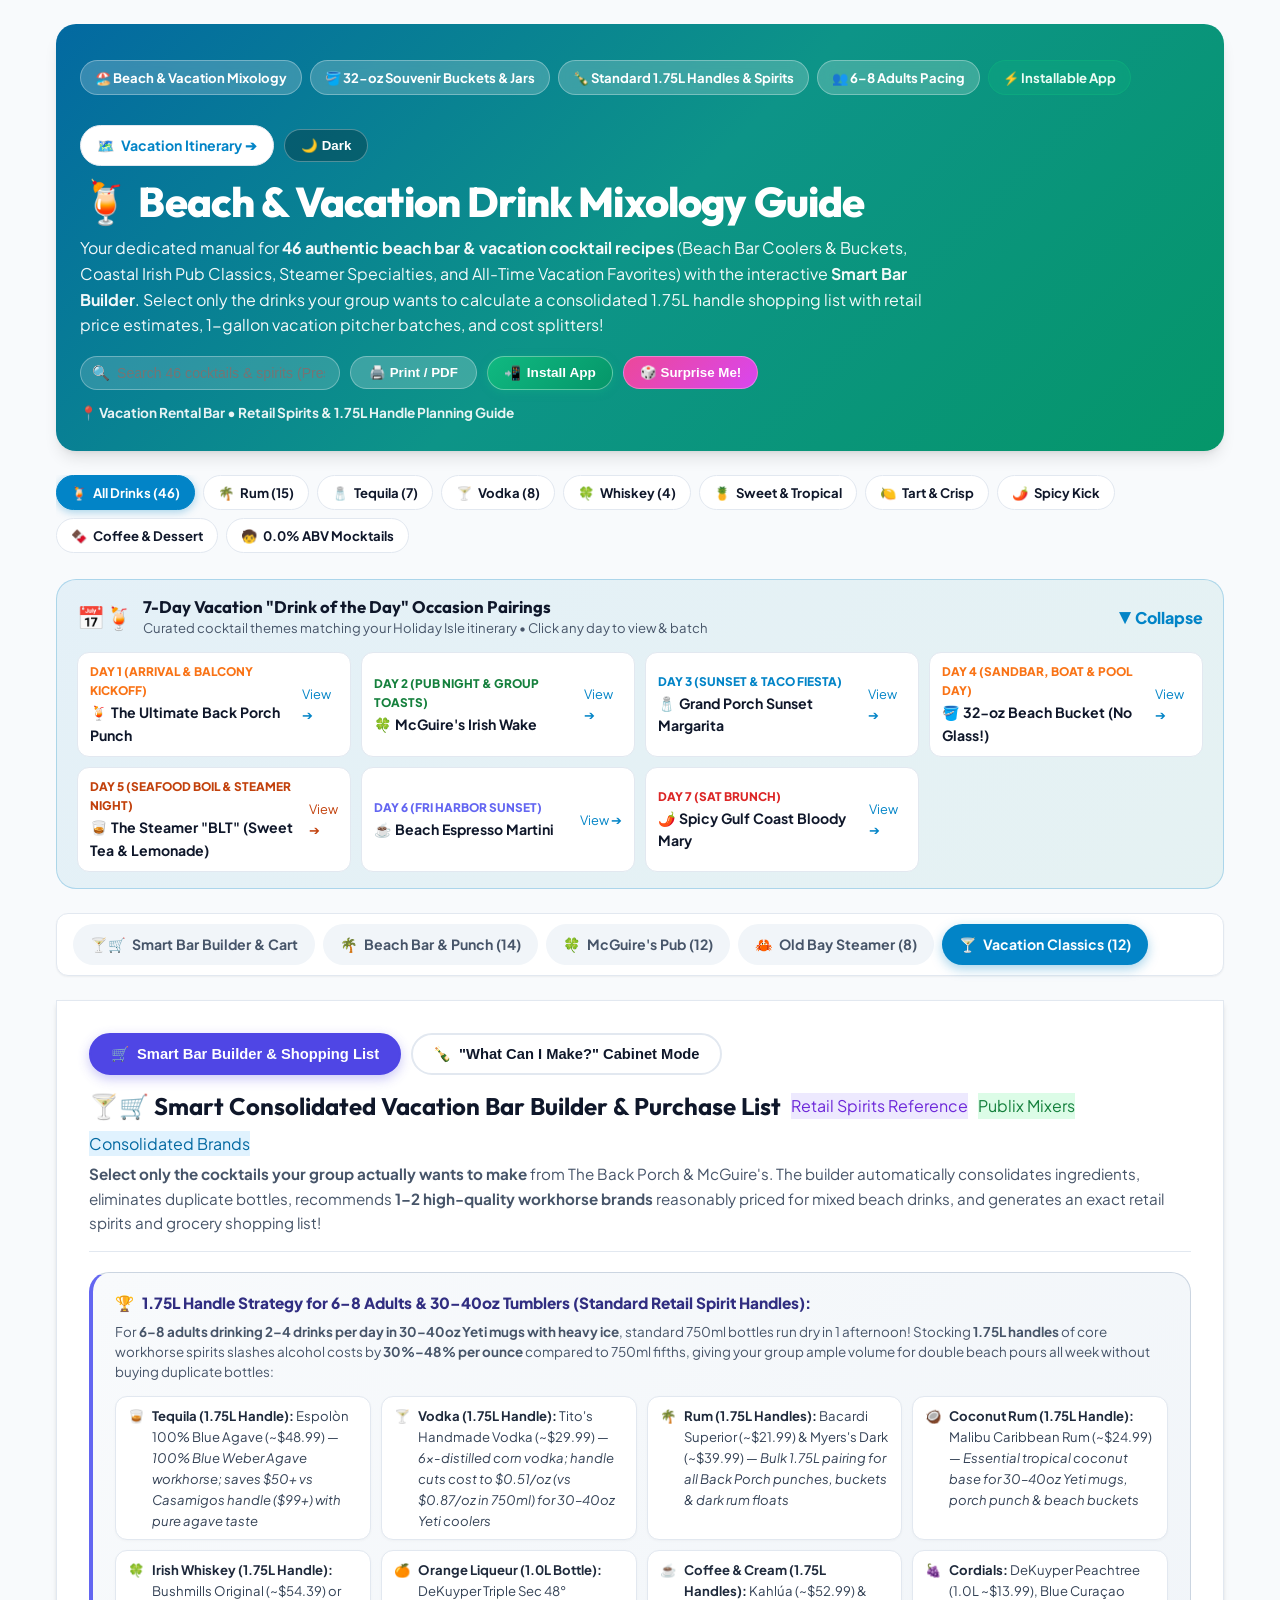
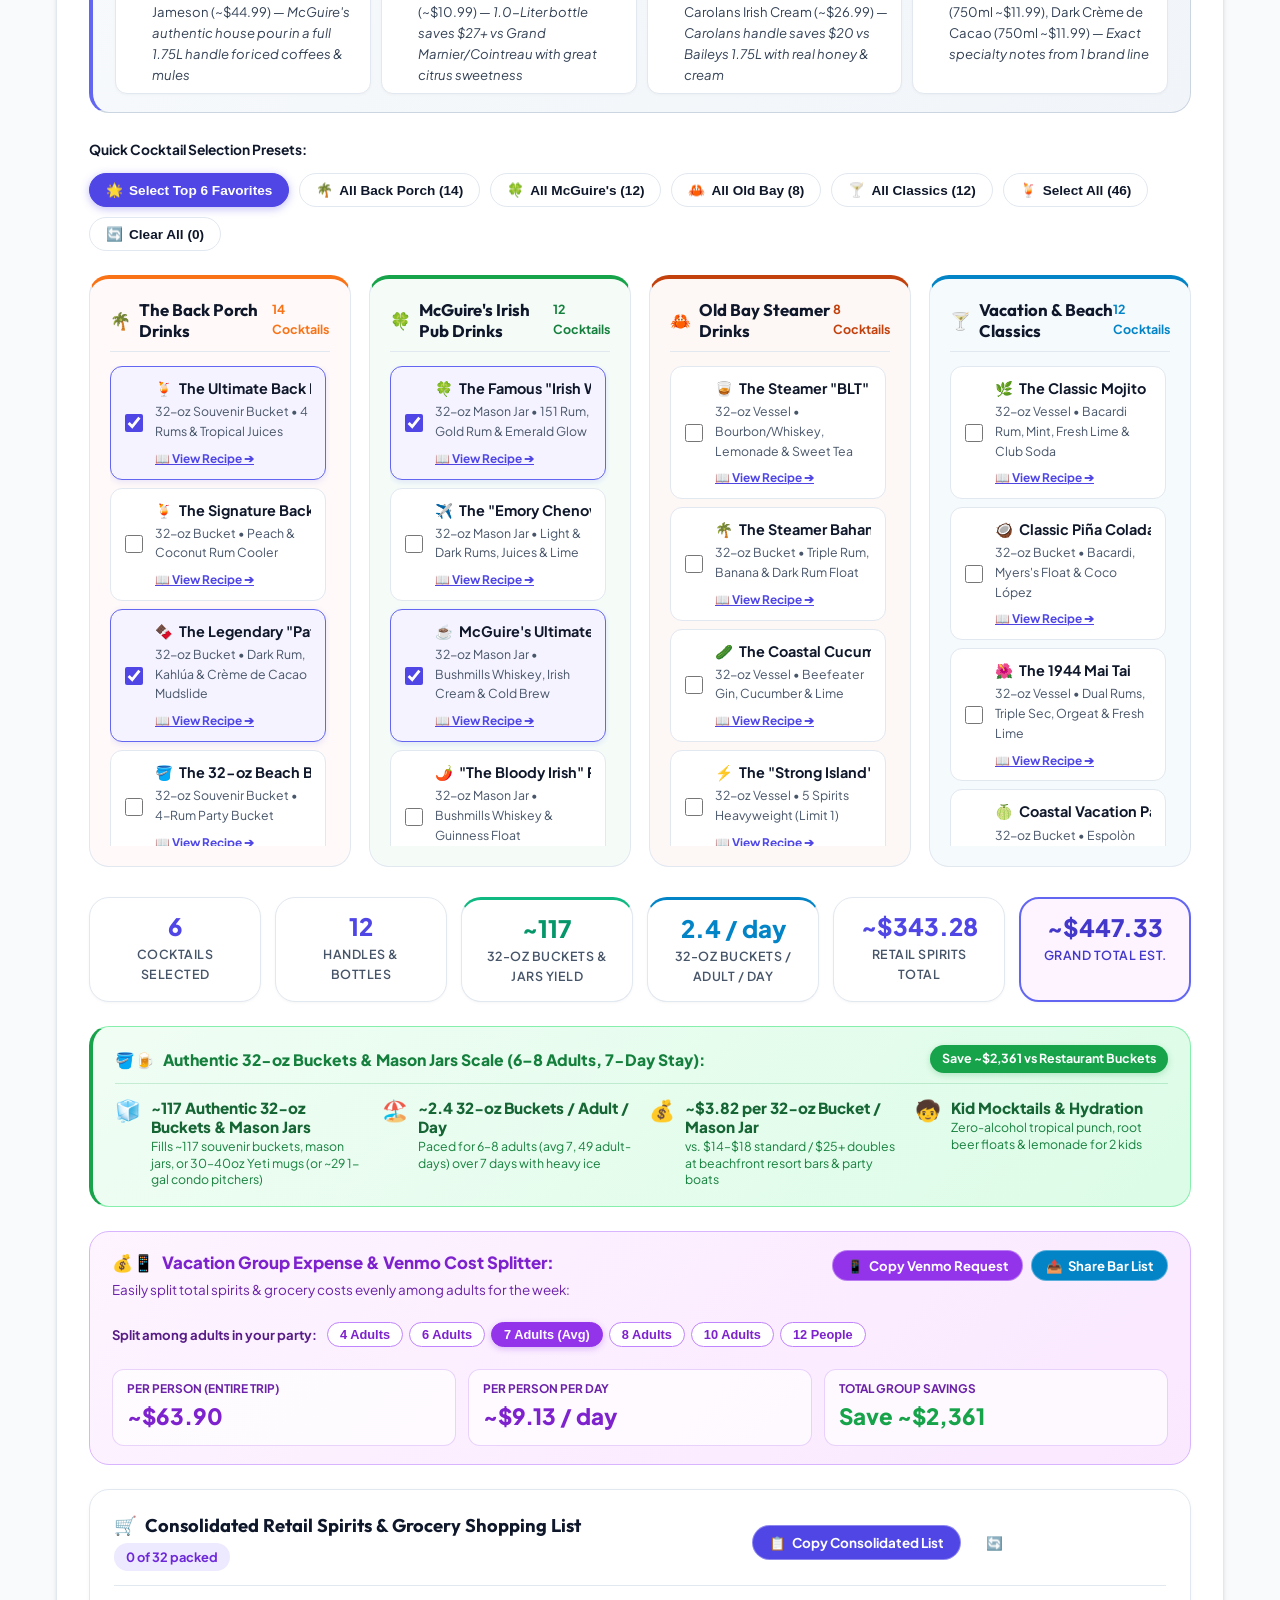
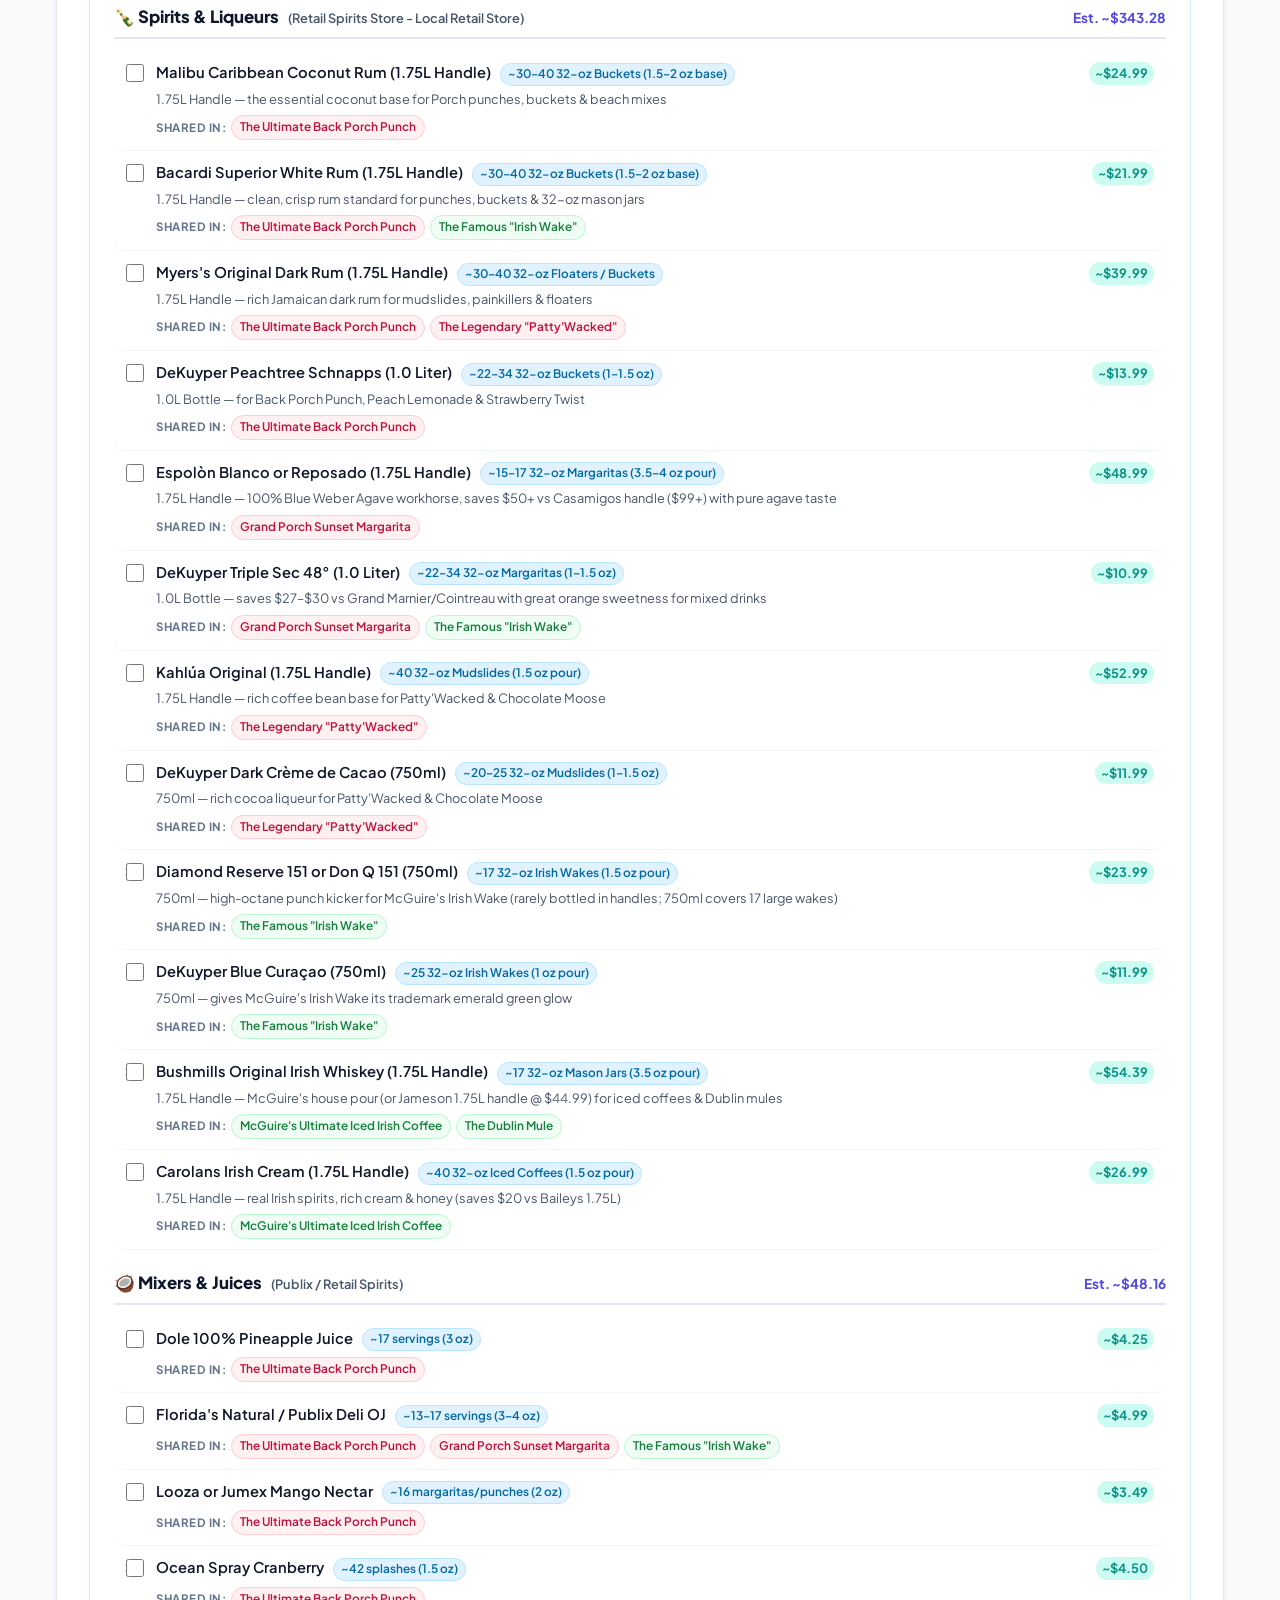
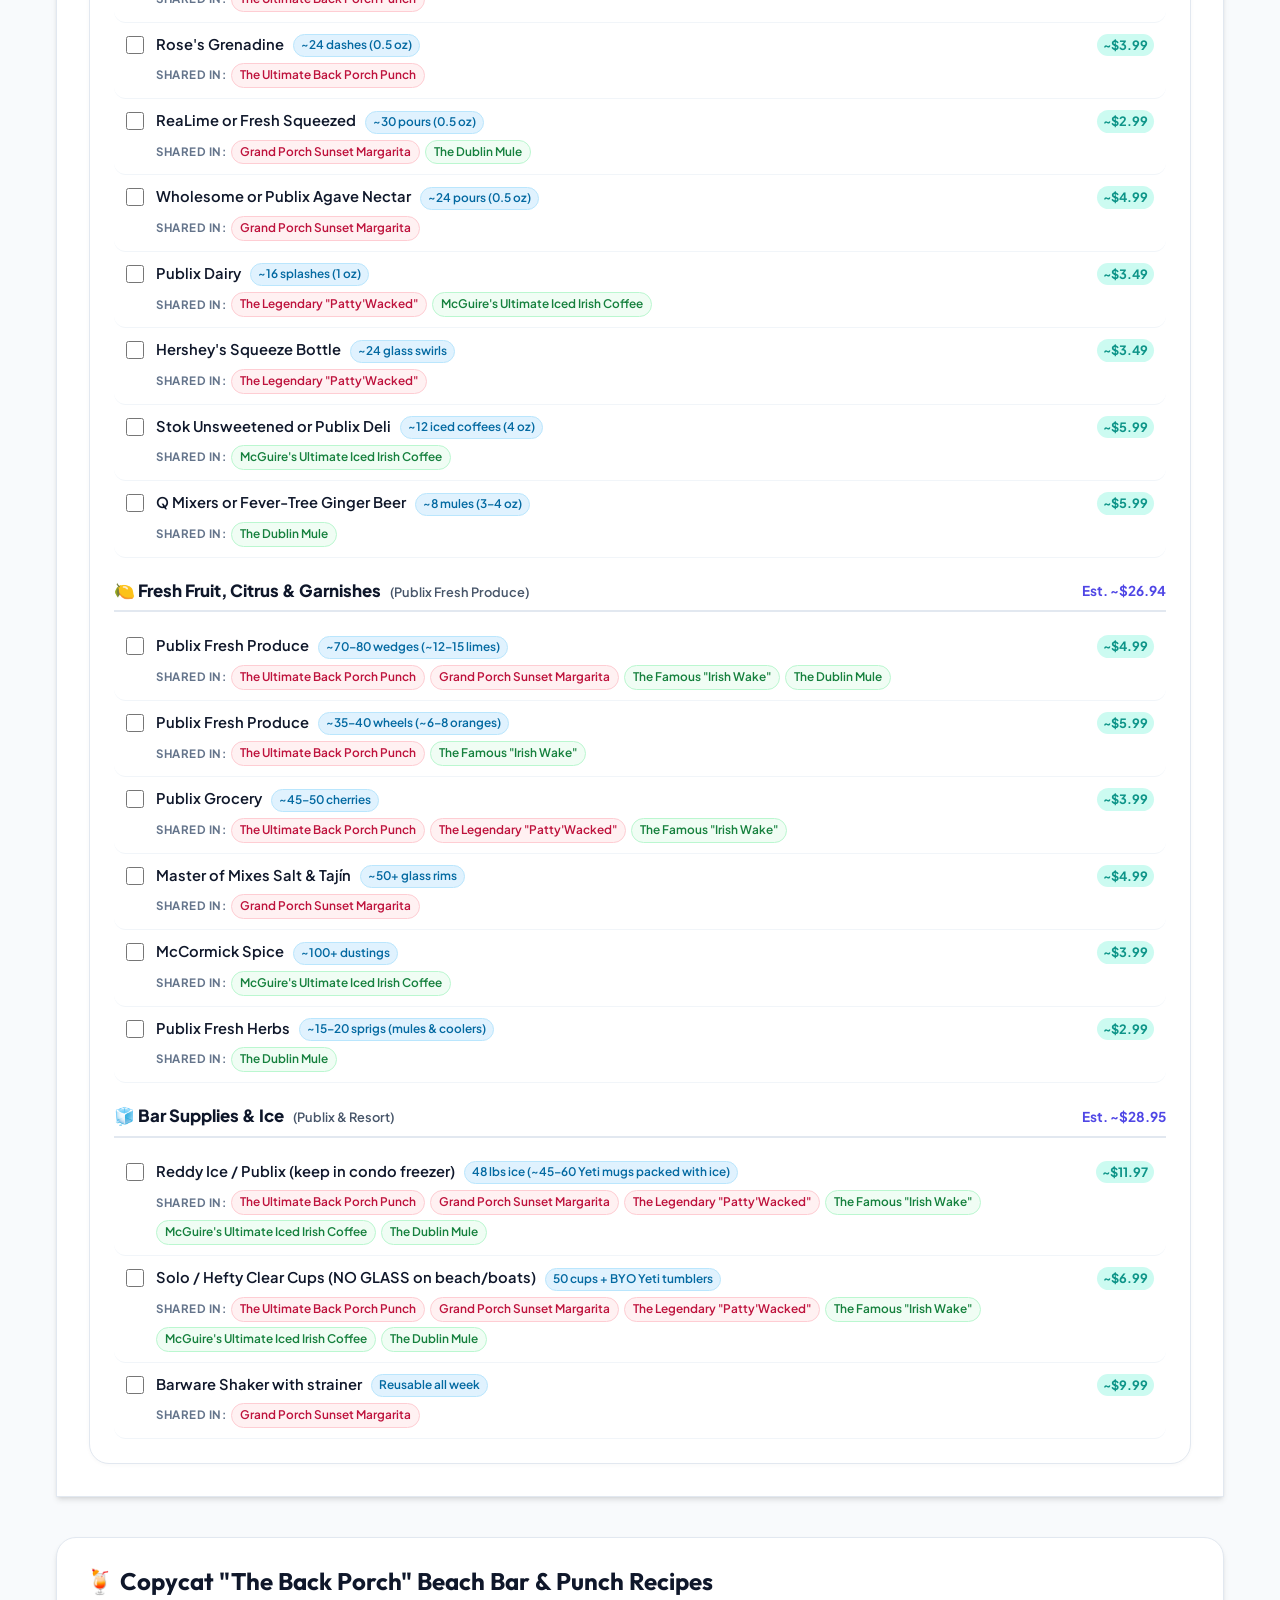
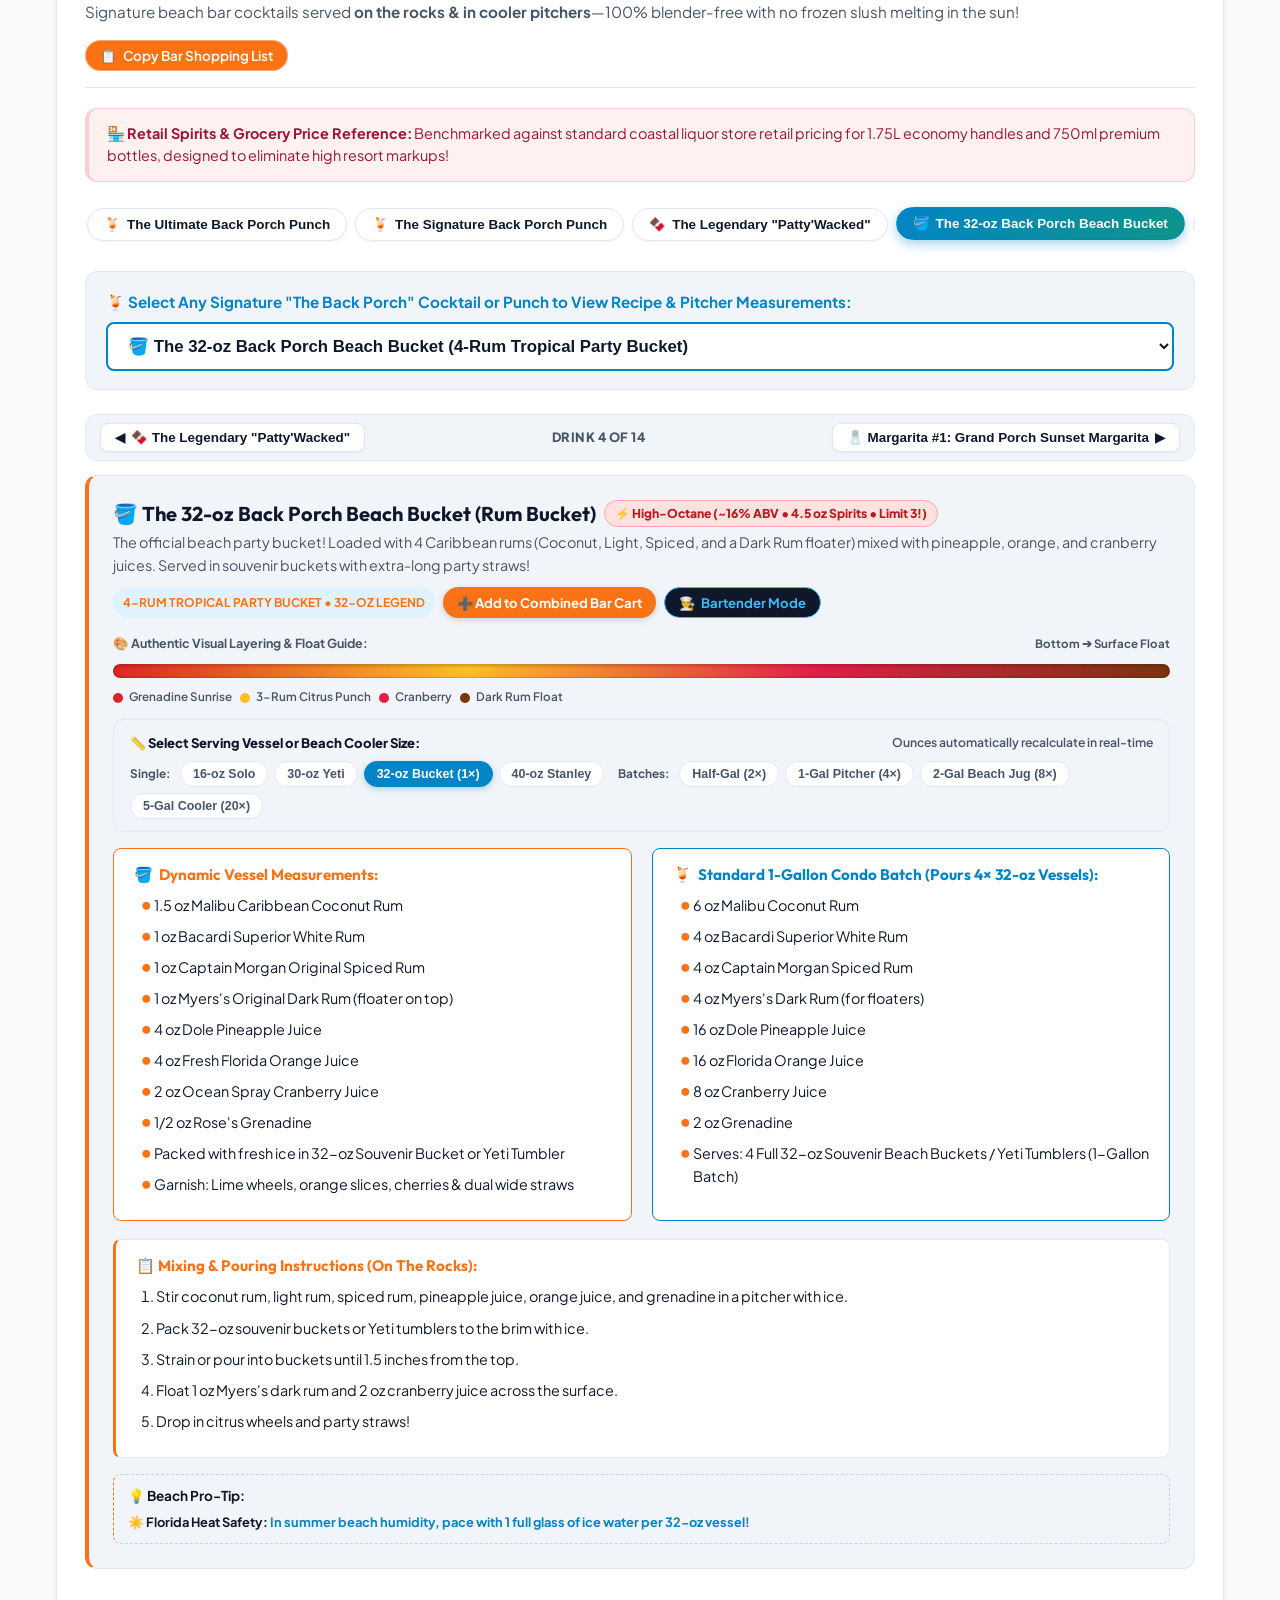
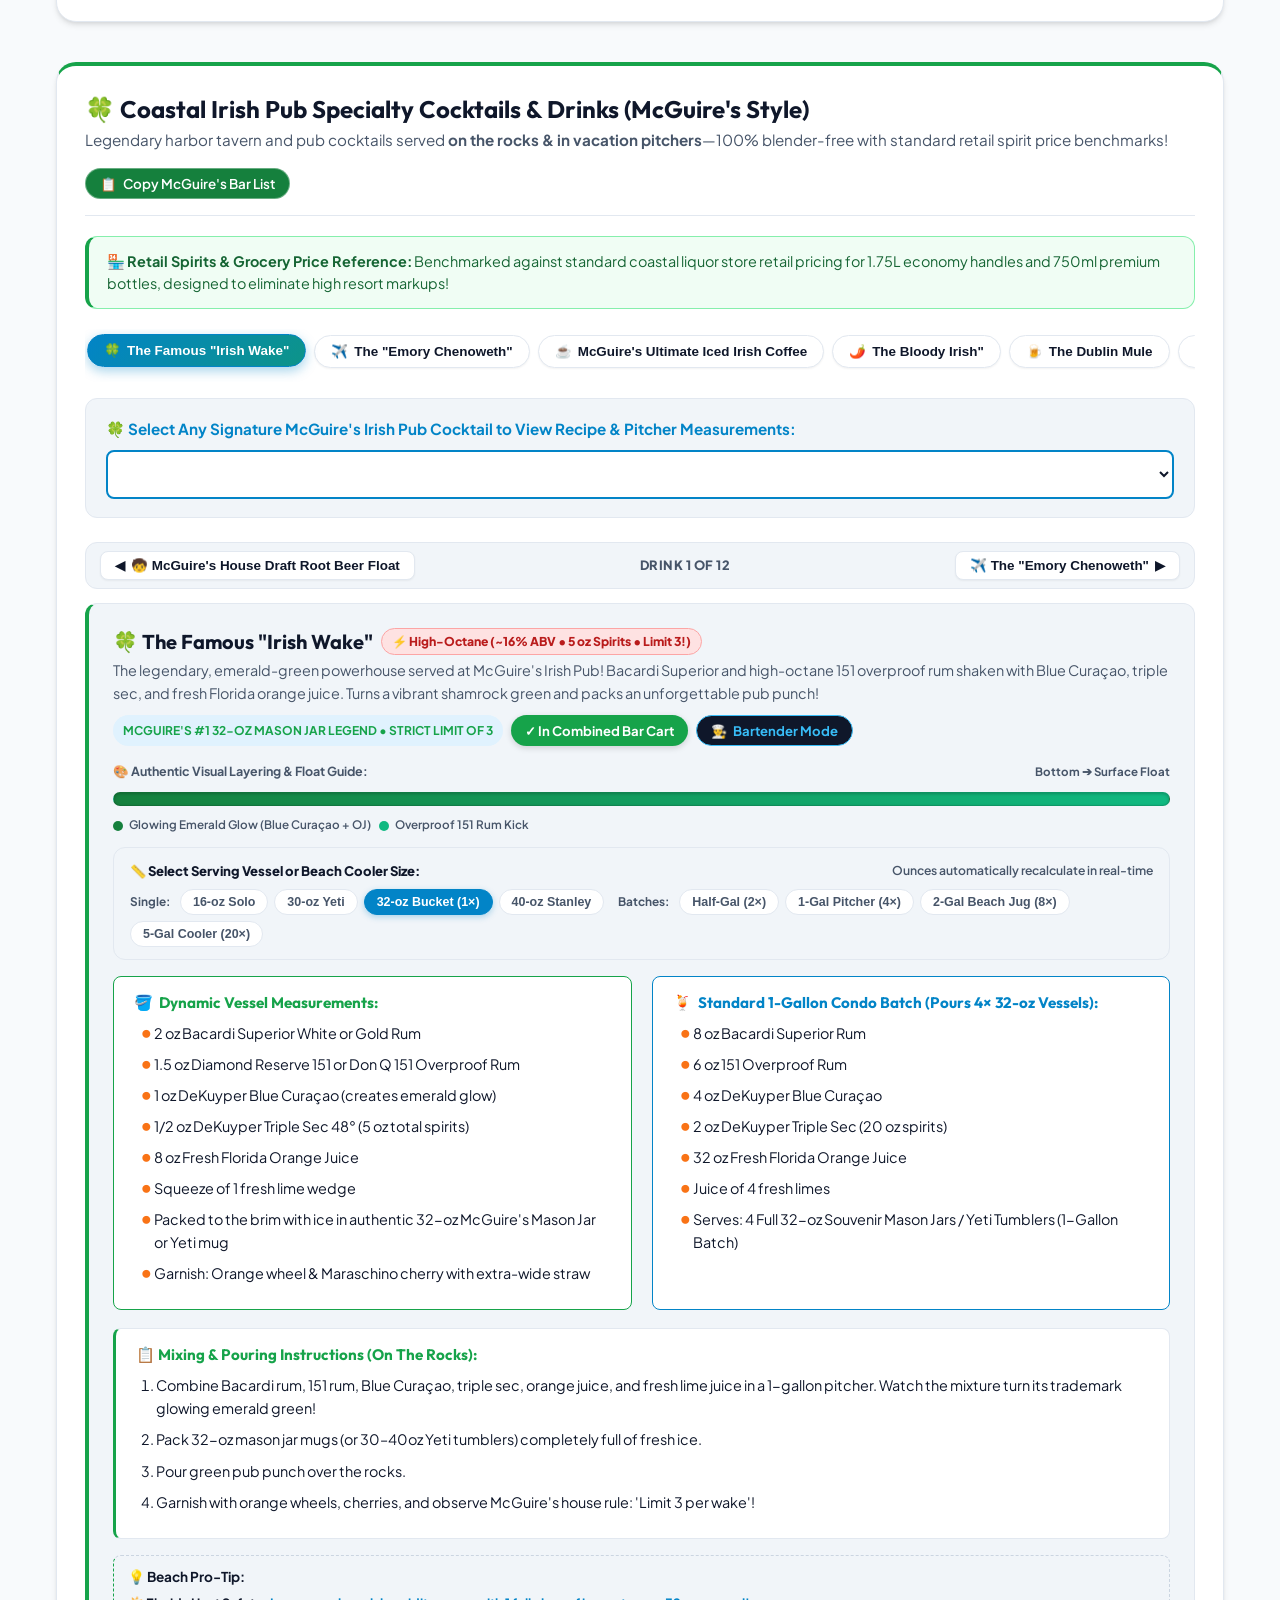
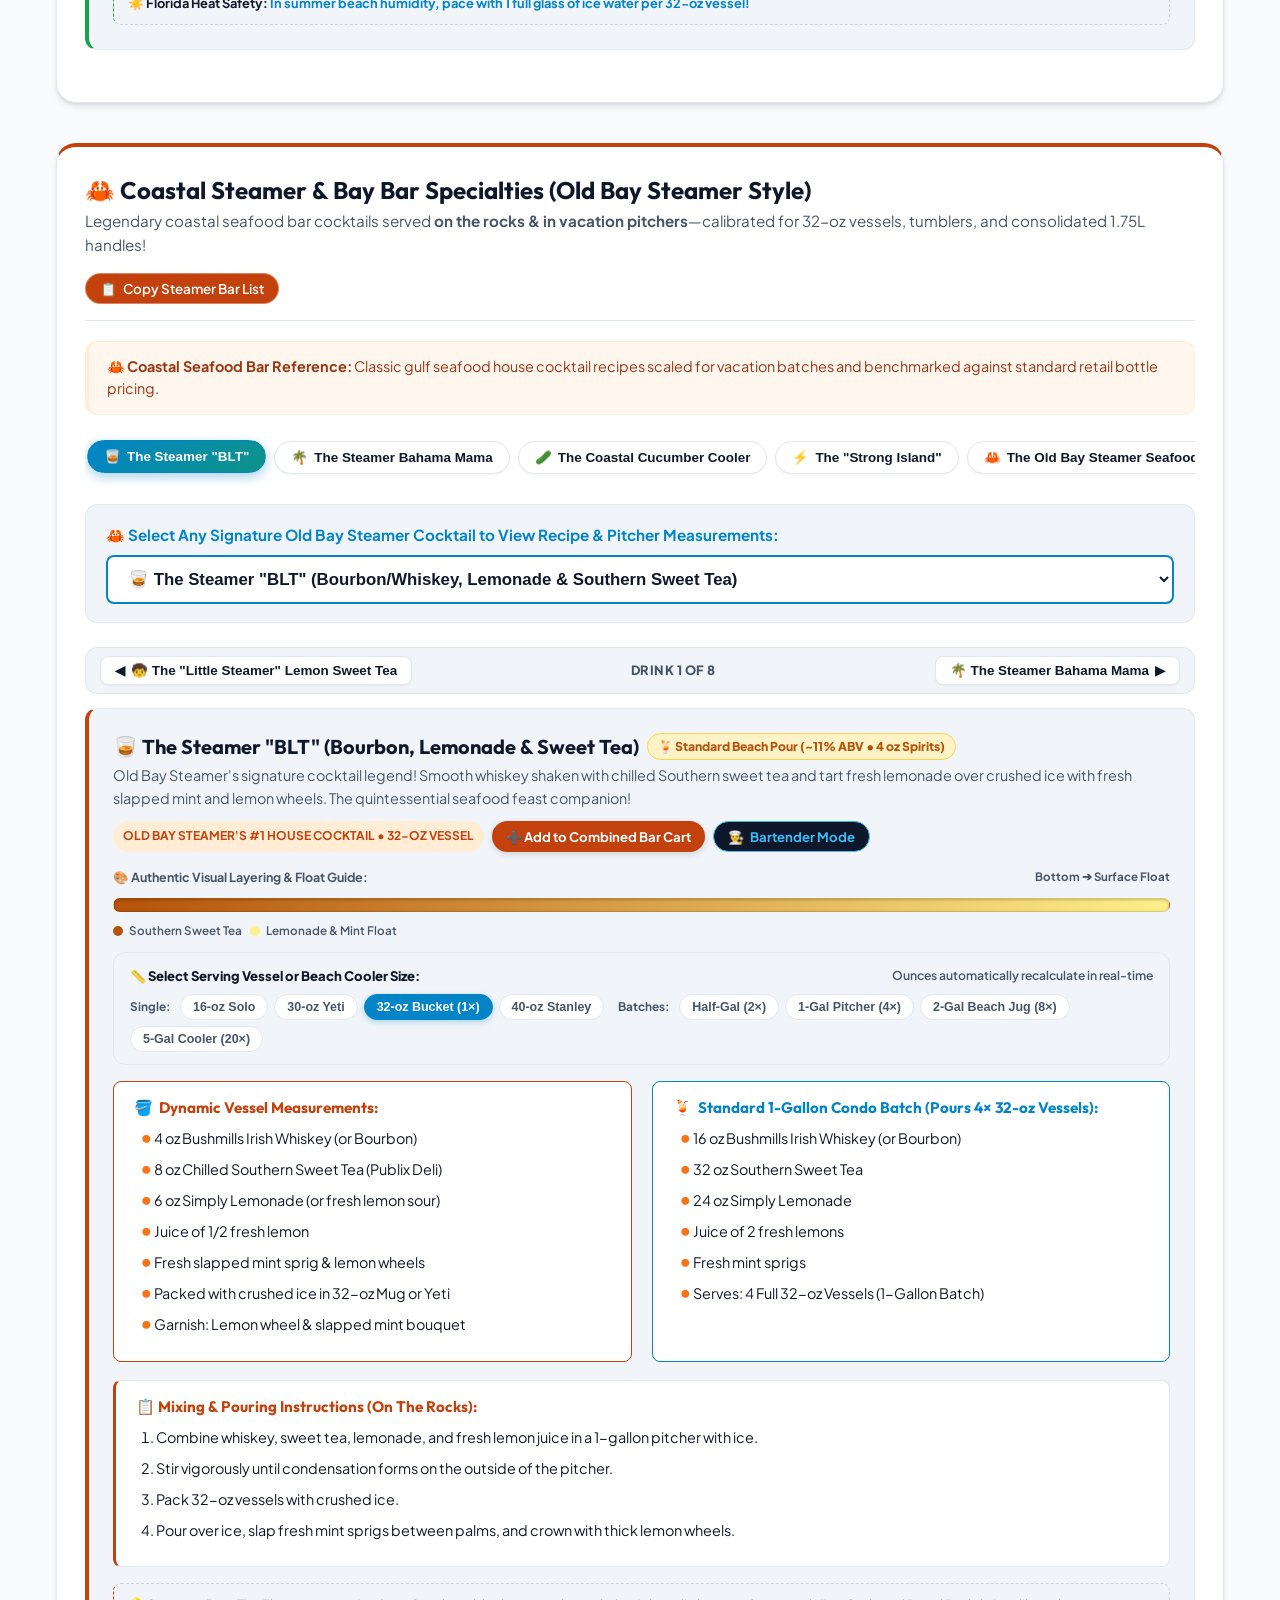
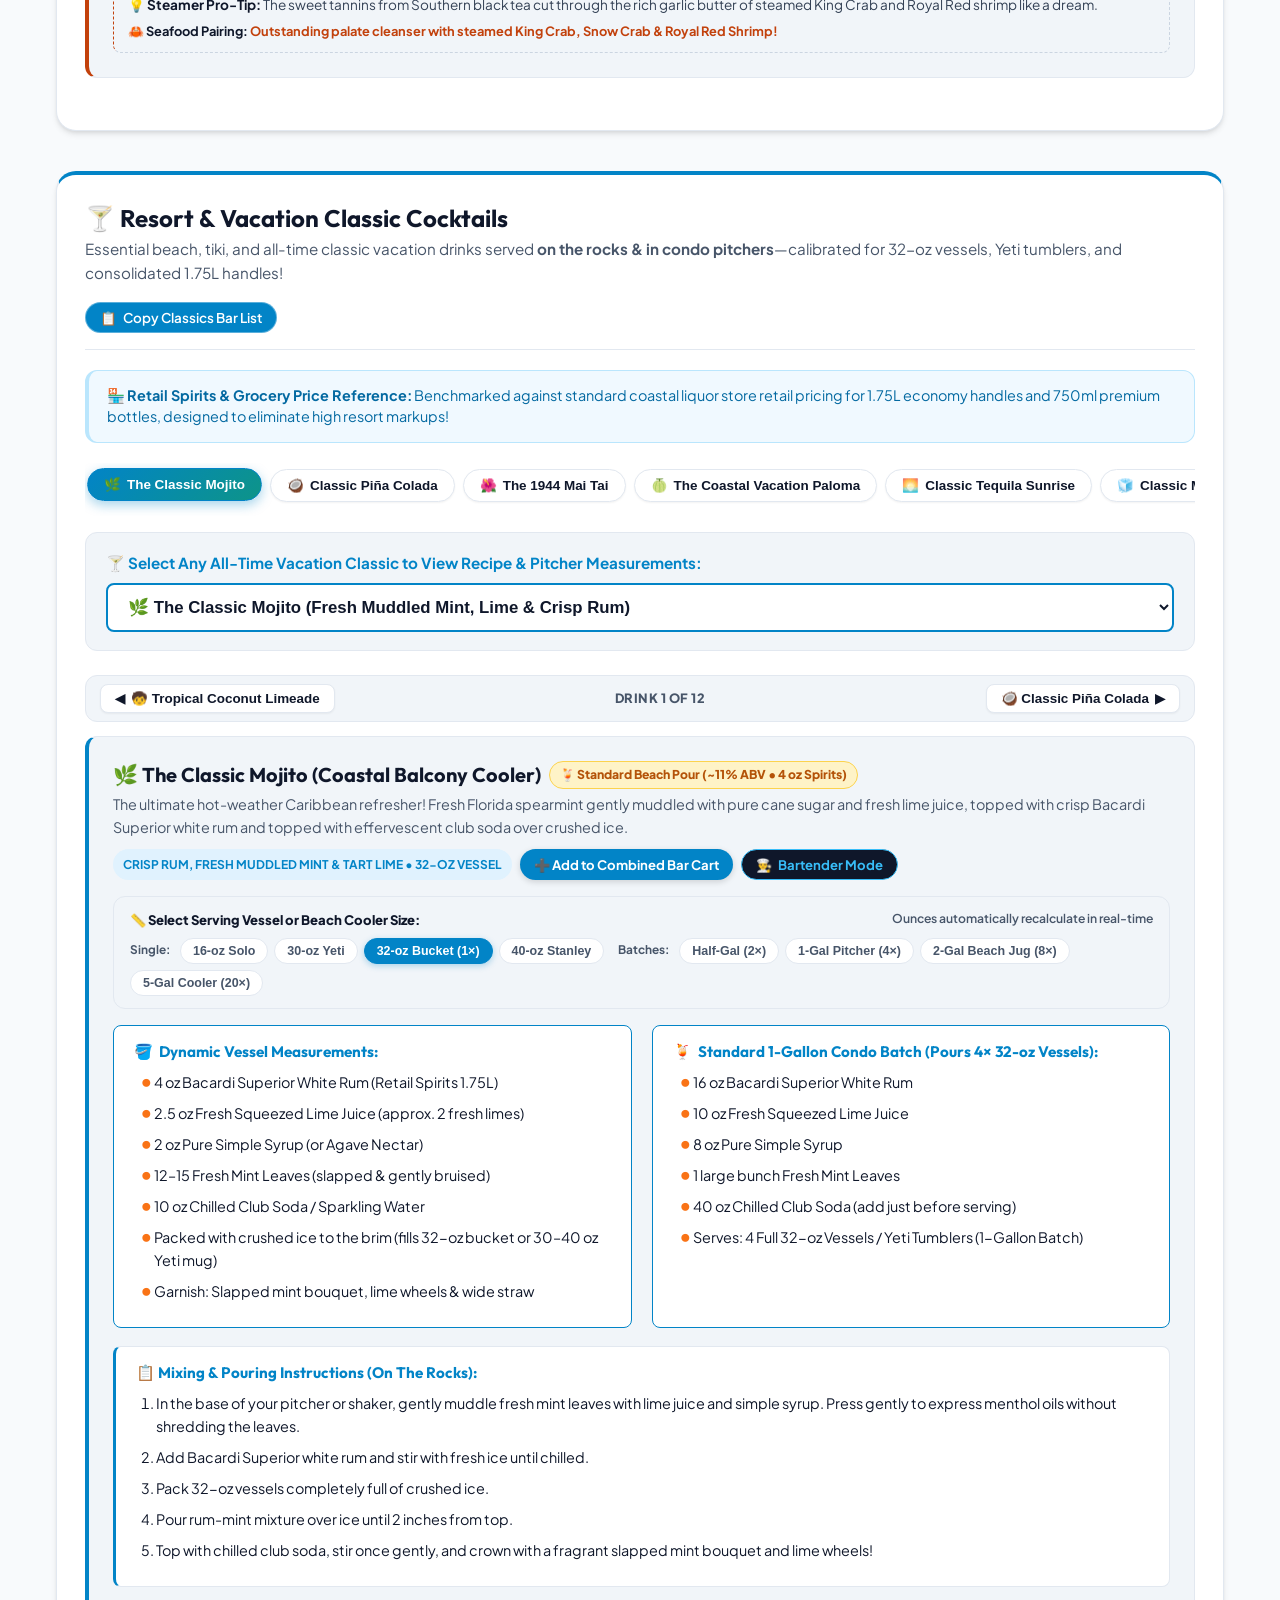
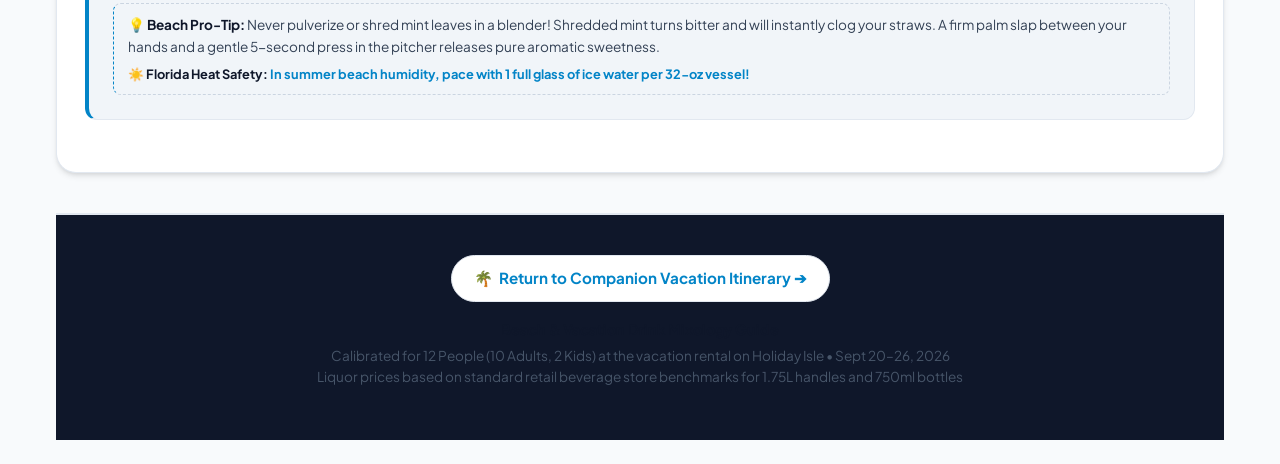
==== commit 14c5584b: "Convert to general Beach & Vacation Drink Mixology Guide with full navigation QOL suite" ====
--- a/destin_drinks_and_bar_guide.html
+++ b/destin_drinks_and_bar_guide.html
@@ -3,13 +3,13 @@
 <head>
   <meta charset="UTF-8" />
   <meta name="viewport" content="width=device-width, initial-scale=1.0" />
-  <title>Destin Cocktail Recipes &amp; Smart Bar Builder | 32-oz Vessels &amp; 1.75L Handles</title>
+  <title>Beach &amp; Vacation Drink Mixology Guide | Smart Bar Builder &amp; Batch Cocktails</title>
   <!-- PWA & Mobile Web App Capabilities -->
   <link rel="manifest" href="manifest.webmanifest" />
   <meta name="theme-color" content="#0284c7" />
   <meta name="apple-mobile-web-app-capable" content="yes" />
   <meta name="apple-mobile-web-app-status-bar-style" content="black-translucent" />
-  <meta name="apple-mobile-web-app-title" content="Destin Drinks" />
+  <meta name="apple-mobile-web-app-title" content="Vacation Drinks" />
   <link rel="apple-touch-icon" href="icon-192.svg" />
   <meta name="mobile-web-app-capable" content="yes" />
 
@@ -23,7 +23,7 @@
        CSS RESET & VARIABLES (LIGHT THEME DEFAULT)
        ========================================================================== */
     :root {
-      --primary: #0284c7;         /* Emerald Coast Deep Blue */
+      --primary: #0284c7;         /* Deep Ocean Blue */
       --primary-dark: #0369a1;
       --primary-light: #e0f2fe;
       --teal: #0d9488;            /* Emerald Water Accent */
@@ -2248,7 +2248,7 @@
       display: none;
     }
 
-    /* Destination Mini Widget */
+    /* Vacationation Mini Widget */
     .toc-weather-box {
       margin: 10px 14px 6px;
       padding: 9px 12px;
@@ -4062,7 +4062,300 @@
       border-color: rgba(194, 65, 12, 0.35);
     }
 
-  </style>
+  
+    /* ==========================================================================
+       QOL NAVIGATION SUITE: CAROUSELS, STEPPERS, SEARCH, SCROLLSPY, CART PILL
+       ========================================================================== */
+    
+    /* Horizontal Recipe Pill Carousel */
+    .recipe-pill-carousel-wrap {
+      margin-bottom: 16px;
+    }
+    .recipe-pill-carousel {
+      display: flex;
+      gap: 8px;
+      overflow-x: auto;
+      padding: 6px 2px 14px;
+      scroll-behavior: smooth;
+      -webkit-overflow-scrolling: touch;
+      scrollbar-width: thin;
+    }
+    .recipe-pill-carousel::-webkit-scrollbar {
+      height: 6px;
+    }
+    .recipe-pill-carousel::-webkit-scrollbar-thumb {
+      background: rgba(148, 163, 184, 0.4);
+      border-radius: var(--radius-full);
+    }
+    .recipe-pill-btn {
+      flex-shrink: 0;
+      padding: 8px 16px;
+      border-radius: var(--radius-full);
+      font-size: 0.84rem;
+      font-weight: 700;
+      border: 1px solid var(--border);
+      background: var(--surface);
+      color: var(--text-main);
+      cursor: pointer;
+      display: inline-flex;
+      align-items: center;
+      gap: 6px;
+      transition: var(--transition);
+      box-shadow: var(--shadow-sm);
+      white-space: nowrap;
+      user-select: none;
+    }
+    .recipe-pill-btn:hover {
+      background: var(--surface-subtle);
+      border-color: var(--primary);
+      transform: translateY(-1px);
+    }
+    .recipe-pill-btn.active {
+      background: linear-gradient(135deg, #0284c7 0%, #0d9488 100%);
+      color: #ffffff;
+      border-color: #0284c7;
+      box-shadow: 0 4px 12px rgba(2, 132, 199, 0.35);
+      transform: translateY(-1px);
+    }
+    body.dark-mode .recipe-pill-btn {
+      background: #142238;
+      border-color: #233554;
+      color: #f8fafc;
+    }
+    body.dark-mode .recipe-pill-btn.active {
+      background: linear-gradient(135deg, #0284c7 0%, #0d9488 100%);
+      color: #ffffff;
+    }
+
+    /* Recipe Stepper Controls Bar */
+    .recipe-stepper-bar {
+      display: flex;
+      align-items: center;
+      justify-content: space-between;
+      gap: 10px;
+      margin-bottom: 14px;
+      background: var(--surface-subtle);
+      padding: 8px 14px;
+      border-radius: var(--radius-md);
+      border: 1px solid var(--border);
+    }
+    .recipe-stepper-btn {
+      background: var(--surface);
+      border: 1px solid var(--border);
+      color: var(--text-main);
+      font-size: 0.84rem;
+      font-weight: 700;
+      padding: 6px 14px;
+      border-radius: var(--radius-sm);
+      cursor: pointer;
+      display: inline-flex;
+      align-items: center;
+      gap: 6px;
+      transition: var(--transition);
+      box-shadow: var(--shadow-sm);
+    }
+    .recipe-stepper-btn:hover {
+      background: var(--primary-light);
+      color: var(--primary-dark);
+      border-color: var(--primary);
+      transform: translateY(-1px);
+    }
+    body.dark-mode .recipe-stepper-btn {
+      background: #142238;
+      border-color: #233554;
+      color: #f8fafc;
+    }
+    .recipe-stepper-counter {
+      font-size: 0.8rem;
+      font-weight: 800;
+      color: var(--text-muted);
+      text-transform: uppercase;
+      letter-spacing: 0.5px;
+    }
+
+    /* Return to Previous View / Bar Builder Breadcrumb */
+    .return-breadcrumb-bar {
+      margin-bottom: 14px;
+      animation: fadeIn 0.3s ease;
+    }
+    .return-breadcrumb-btn {
+      background: #e0f2fe;
+      color: #0369a1;
+      border: 1px solid #7dd3fc;
+      border-radius: var(--radius-full);
+      font-size: 0.84rem;
+      font-weight: 800;
+      padding: 7px 16px;
+      cursor: pointer;
+      display: inline-flex;
+      align-items: center;
+      gap: 8px;
+      transition: var(--transition);
+      box-shadow: var(--shadow-sm);
+    }
+    .return-breadcrumb-btn:hover {
+      background: #bae6fd;
+      transform: translateY(-1px);
+      box-shadow: var(--shadow-md);
+    }
+    body.dark-mode .return-breadcrumb-btn {
+      background: rgba(2, 132, 199, 0.25);
+      color: #7dd3fc;
+      border-color: #0284c7;
+    }
+
+    /* Universal Live Search Dropdown */
+    .universal-search-dropdown {
+      position: absolute;
+      top: calc(100% + 8px);
+      left: 0;
+      right: 0;
+      min-width: 320px;
+      max-height: 380px;
+      overflow-y: auto;
+      background: var(--surface);
+      border: 1px solid var(--border);
+      border-radius: var(--radius-md);
+      box-shadow: var(--shadow-xl);
+      z-index: 1100;
+      padding: 6px;
+      display: none;
+    }
+    body.dark-mode .universal-search-dropdown {
+      background: #142238;
+      border-color: #233554;
+    }
+    .search-result-item {
+      display: flex;
+      align-items: center;
+      justify-content: space-between;
+      gap: 10px;
+      padding: 10px 12px;
+      border-radius: var(--radius-sm);
+      cursor: pointer;
+      transition: var(--transition);
+      border-bottom: 1px solid var(--border);
+    }
+    .search-result-item:last-child {
+      border-bottom: none;
+    }
+    .search-result-item:hover, .search-result-item.selected {
+      background: var(--surface-subtle);
+    }
+    body.dark-mode .search-result-item:hover {
+      background: rgba(255, 255, 255, 0.08);
+    }
+    .search-result-title {
+      font-weight: 700;
+      font-size: 0.88rem;
+      color: var(--text-main);
+      display: flex;
+      align-items: center;
+      gap: 6px;
+    }
+    .search-result-sub {
+      font-size: 0.76rem;
+      color: var(--text-muted);
+      margin-top: 2px;
+    }
+    .search-result-badge {
+      font-size: 0.72rem;
+      padding: 3px 8px;
+      border-radius: var(--radius-full);
+      font-weight: 700;
+      flex-shrink: 0;
+    }
+
+    /* Floating Quick Cart Pill */
+    .floating-quick-cart {
+      position: fixed;
+      bottom: 26px;
+      left: 24px;
+      background: linear-gradient(135deg, #0284c7 0%, #0d9488 100%);
+      color: #ffffff;
+      padding: 10px 20px;
+      border-radius: var(--radius-full);
+      font-size: 0.88rem;
+      font-weight: 800;
+      display: none;
+      align-items: center;
+      gap: 8px;
+      box-shadow: 0 8px 24px rgba(2, 132, 199, 0.4);
+      cursor: pointer;
+      z-index: 940;
+      border: 1px solid rgba(255, 255, 255, 0.3);
+      transition: var(--transition);
+    }
+    .floating-quick-cart:hover {
+      transform: translateY(-2px) scale(1.02);
+      box-shadow: 0 12px 28px rgba(2, 132, 199, 0.55);
+    }
+    @media (max-width: 768px) {
+      .floating-quick-cart {
+        bottom: 82px;
+        left: 14px;
+        padding: 8px 14px;
+        font-size: 0.82rem;
+      }
+    }
+
+    /* Back To Top Floating Button Positioning & Transition */
+    .back-to-top {
+      position: fixed;
+      bottom: 26px;
+      right: 24px;
+      background: var(--primary);
+      color: #ffffff;
+      width: 48px;
+      height: 48px;
+      border-radius: var(--radius-full);
+      display: flex;
+      align-items: center;
+      justify-content: center;
+      font-size: 1.35rem;
+      font-weight: bold;
+      box-shadow: var(--shadow-lg);
+      border: 1px solid rgba(255, 255, 255, 0.25);
+      cursor: pointer;
+      z-index: 940;
+      opacity: 0;
+      pointer-events: none;
+      transform: translateY(14px);
+      transition: all 0.3s cubic-bezier(0.16, 1, 0.3, 1);
+    }
+    .back-to-top.show {
+      opacity: 1;
+      pointer-events: auto;
+      transform: translateY(0);
+    }
+    .back-to-top:hover {
+      background: var(--primary-dark);
+      transform: translateY(-3px);
+      box-shadow: 0 8px 24px rgba(0, 0, 0, 0.3);
+    }
+    @media (max-width: 768px) {
+      .back-to-top {
+        bottom: 82px;
+        right: 14px;
+        width: 44px;
+        height: 44px;
+      }
+    }
+
+    /* Active Scrollspy Links */
+    .streamlined-nav-link.active {
+      background: var(--primary) !important;
+      color: #ffffff !important;
+      box-shadow: 0 4px 12px rgba(2, 132, 199, 0.35);
+    }
+    .mobile-app-tab.active {
+      color: var(--primary) !important;
+      font-weight: 800;
+    }
+    .mobile-app-tab.active .icon {
+      transform: scale(1.18);
+    }
+</style>
 </head>
 <body>
   <!-- Reading Progress Bar -->
@@ -4074,9 +4367,9 @@
     <header class="streamlined-header">
       <div style="display: flex; justify-content: space-between; align-items: flex-start; flex-wrap: wrap; gap: 16px; margin-bottom: 12px;">
         <div class="streamlined-badges">
-          <span class="streamlined-badge">🏝️ Destin, FL 2026</span>
+          <span class="streamlined-badge">🏖️ Beach &amp; Vacation Mixology</span>
           <span class="streamlined-badge">🪣 32-oz Souvenir Buckets &amp; Jars</span>
-          <span class="streamlined-badge">🍾 Beach Liquors 1.75L Handles</span>
+          <span class="streamlined-badge">🍾 Standard 1.75L Handles &amp; Spirits</span>
           <span class="streamlined-badge">👥 6–8 Adults Pacing</span>
           <span class="streamlined-badge" style="background: rgba(16, 185, 129, 0.25); border-color: rgba(16, 185, 129, 0.4); color: #ecfdf5;">⚡ Installable App</span>
         </div>
@@ -4090,16 +4383,17 @@
         </div>
       </div>
 
-      <h1 class="streamlined-title">🍹 Destin Cocktail Recipes &amp; Smart Bar Builder</h1>
+      <h1 class="streamlined-title">🍹 Beach &amp; Vacation Drink Mixology Guide</h1>
       <p class="streamlined-subtitle">
-        Your dedicated manual for <strong>46 authentic vacation cocktail recipes</strong> (14 Back Porch Beach Buckets + 12 McGuire's Irish Pub Mason Jars + 8 Old Bay Steamer Cocktails + 12 Vacation &amp; Beach Classics) and the interactive <strong>Smart Bar Builder</strong>. Select only the drinks your group wants to generate a consolidated 1.75L handle shopping list with verified Beach Liquors pricing, 1-gallon condo pitcher batches, and live vacation pacing!
+        Your dedicated manual for <strong>46 authentic beach bar &amp; vacation cocktail recipes</strong> (Beach Bar Coolers &amp; Buckets, Coastal Irish Pub Classics, Steamer Specialties, and All-Time Vacation Favorites) with the interactive <strong>Smart Bar Builder</strong>. Select only the drinks your group wants to calculate a consolidated 1.75L handle shopping list with retail price estimates, 1-gallon vacation pitcher batches, and cost splitters!
       </p>
 
       <div class="streamlined-toolbar">
         <div style="display: flex; gap: 10px; align-items: center; flex-wrap: wrap;">
-          <div style="position: relative; min-width: 240px;">
+          <div style="position: relative; min-width: 260px; flex: 1; max-width: 360px;" class="universal-search-container">
             <span style="position: absolute; left: 12px; top: 50%; transform: translateY(-50%); font-size: 0.9rem; color: var(--text-muted); pointer-events: none;">🔍</span>
-            <input type="text" id="drinkSearchInput" placeholder="Filter cocktails &amp; spirits..." oninput="handleDrinkSearch(this.value)" style="width: 100%; padding: 8px 14px 8px 36px; border-radius: var(--radius-full); border: 1px solid rgba(255,255,255,0.3); background: rgba(255,255,255,0.15); color: #fff; font-size: 0.88rem; outline: none;">
+            <input type="text" id="drinkSearchInput" placeholder="Search 46 cocktails & spirits (Press /)..." oninput="handleUniversalSearch(this.value)" onfocus="handleUniversalSearch(this.value)" style="width: 100%; padding: 8px 14px 8px 36px; border-radius: var(--radius-full); border: 1px solid rgba(255,255,255,0.3); background: rgba(255,255,255,0.15); color: #fff; font-size: 0.88rem; outline: none;" autocomplete="off">
+            <div id="universalSearchResults" class="universal-search-dropdown"></div>
           </div>
           <button onclick="window.print()" class="btn btn-secondary" style="padding: 8px 18px; border-radius: var(--radius-full); font-weight: 700; background: rgba(255,255,255,0.2); color: #fff; border: 1px solid rgba(255,255,255,0.3); cursor: pointer;">
             🖨️ Print / PDF
@@ -4112,7 +4406,7 @@
           </button>
         </div>
         <div style="font-size: 0.85rem; font-weight: 700; opacity: 0.9;">
-          📍 The Islander Condos • Beach Liquors Destin (1257 Airport Rd)
+          📍 Vacation Rental Bar • Retail Spirits &amp; 1.75L Handle Planning Guide
         </div>
       </div>
     </header>
@@ -4139,7 +4433,7 @@
         <div style="display: flex; align-items: center; gap: 10px;">
           <span style="font-size: 1.4rem;">📅🍹</span>
           <div>
-            <h4 style="font-size: 1.05rem; margin: 0; color: var(--text-main);">7-Day Destin Vacation "Drink of the Day" Pairings</h4>
+            <h4 style="font-size: 1.05rem; margin: 0; color: var(--text-main);">7-Day Vacation "Drink of the Day" Occasion Pairings</h4>
             <p style="font-size: 0.82rem; color: var(--text-muted); margin: 0;">Curated cocktail themes matching your Holiday Isle itinerary • Click any day to view &amp; batch</p>
           </div>
         </div>
@@ -4148,35 +4442,35 @@
       <div class="itinerary-pairings-grid" id="itineraryPairingsGrid">
         <div class="itinerary-day-pill" onclick="navigateToRecipe('bp_ultimate_porchpunch')">
           <div>
-            <div style="font-size: 0.74rem; font-weight: 800; color: var(--coral); text-transform: uppercase;">Day 1 (Sun Arrival)</div>
+            <div style="font-size: 0.74rem; font-weight: 800; color: var(--coral); text-transform: uppercase;">Day 1 (Arrival &amp; Balcony Kickoff)</div>
             <div style="font-weight: 700; font-size: 0.88rem;">🍹 The Ultimate Back Porch Punch</div>
           </div>
           <span style="font-size: 0.8rem; color: var(--primary);">View ➔</span>
         </div>
         <div class="itinerary-day-pill" onclick="navigateToRecipe('mc_irish_wake')">
           <div>
-            <div style="font-size: 0.74rem; font-weight: 800; color: #15803d; text-transform: uppercase;">Day 2 (Mon McGuire's)</div>
+            <div style="font-size: 0.74rem; font-weight: 800; color: #15803d; text-transform: uppercase;">Day 2 (Pub Night &amp; Group Toasts)</div>
             <div style="font-weight: 700; font-size: 0.88rem;">🍀 McGuire's Irish Wake</div>
           </div>
           <span style="font-size: 0.8rem; color: var(--primary);">View ➔</span>
         </div>
         <div class="itinerary-day-pill" onclick="navigateToRecipe('bp_porchmargarita')">
           <div>
-            <div style="font-size: 0.74rem; font-weight: 800; color: #0284c7; text-transform: uppercase;">Day 3 (Tue Taco Sunset)</div>
+            <div style="font-size: 0.74rem; font-weight: 800; color: #0284c7; text-transform: uppercase;">Day 3 (Sunset &amp; Taco Fiesta)</div>
             <div style="font-weight: 700; font-size: 0.88rem;">🧂 Grand Porch Sunset Margarita</div>
           </div>
           <span style="font-size: 0.8rem; color: var(--primary);">View ➔</span>
         </div>
         <div class="itinerary-day-pill" onclick="navigateToRecipe('bp_beachbucket')">
           <div>
-            <div style="font-size: 0.74rem; font-weight: 800; color: var(--coral); text-transform: uppercase;">Day 4 (Wed Crab Island)</div>
+            <div style="font-size: 0.74rem; font-weight: 800; color: var(--coral); text-transform: uppercase;">Day 4 (Sandbar, Boat &amp; Pool Day)</div>
             <div style="font-weight: 700; font-size: 0.88rem;">🪣 32-oz Beach Bucket (No Glass!)</div>
           </div>
           <span style="font-size: 0.8rem; color: var(--primary);">View ➔</span>
         </div>
         <div class="itinerary-day-pill" onclick="navigateToRecipe('obs_blt')">
           <div>
-            <div style="font-size: 0.74rem; font-weight: 800; color: #c2410c; text-transform: uppercase;">Day 5 (Thu Steamer Feast)</div>
+            <div style="font-size: 0.74rem; font-weight: 800; color: #c2410c; text-transform: uppercase;">Day 5 (Seafood Boil &amp; Steamer Night)</div>
             <div style="font-weight: 700; font-size: 0.88rem;">🥃 The Steamer "BLT" (Sweet Tea &amp; Lemonade)</div>
           </div>
           <span style="font-size: 0.8rem; color: #c2410c;">View ➔</span>
@@ -4202,24 +4496,21 @@
     <!-- Sticky Navigation Tabs -->
     <nav class="streamlined-nav-bar" aria-label="Drinks Navigation">
       <div class="streamlined-nav-links">
-        <a href="#section-custombar" class="streamlined-nav-link active">
+        <a href="#section-custombar" class="streamlined-nav-link active" data-section="section-custombar">
           <span>🍸🛒</span> Smart Bar Builder &amp; Cart
         </a>
-        <a href="#section-beachbar" class="streamlined-nav-link">
-          <span>🌴</span> The Back Porch (14 Recipes)
+        <a href="#section-beachbar" class="streamlined-nav-link" data-section="section-beachbar">
+          <span>🌴</span> Beach Bar &amp; Punch (14)
         </a>
-        <a href="#section-mcguiresdrinks" class="streamlined-nav-link">
-          <span>🍀</span> McGuire's Pub (12 Recipes)
+        <a href="#section-mcguiresdrinks" class="streamlined-nav-link" data-section="section-mcguiresdrinks">
+          <span>🍀</span> McGuire's Pub (12)
         </a>
-        <a href="#section-oldbaydrinks" class="streamlined-nav-link">
-          <span>🦀</span> Old Bay Steamer (8 Recipes)
+        <a href="#section-oldbaydrinks" class="streamlined-nav-link" data-section="section-oldbaydrinks">
+          <span>🦀</span> Old Bay Steamer (8)
         </a>
-        <a href="#section-classicdrinks" class="streamlined-nav-link">
-          <span>🍸</span> Vacation Classics (12 Recipes)
+        <a href="#section-classicdrinks" class="streamlined-nav-link" data-section="section-classicdrinks">
+          <span>🍸</span> Vacation Classics (12)
         </a>
-      </div>
-      <div style="font-size: 0.82rem; font-weight: 700; color: var(--text-muted);">
-        🚫 Strictly No Glass on Beach/Boats
       </div>
     </nav>
 
@@ -4239,7 +4530,7 @@
       <div id="cabinetModeView" style="display: none; background: var(--surface); border: 1.5px solid var(--border); border-radius: var(--radius-lg); padding: 20px; margin-bottom: 24px;">
         <div style="display: flex; justify-content: space-between; align-items: center; flex-wrap: wrap; gap: 12px; margin-bottom: 12px;">
           <div>
-            <h3 style="font-size: 1.15rem; margin: 0; color: var(--text-main);">🍾 Condo Liquor Cabinet &amp; Pantry Inventory</h3>
+            <h3 style="font-size: 1.15rem; margin: 0; color: var(--text-main);">🍾 Vacation Rental Bar &amp; Pantry Inventory</h3>
             <p style="font-size: 0.86rem; color: var(--text-muted); margin: 2px 0 0;">Check off what bottles &amp; mixers you currently have on the counter to find instant matches:</p>
           </div>
           <div style="display: flex; gap: 8px;">
@@ -4270,12 +4561,12 @@
         <div>
           <div style="display: flex; align-items: center; gap: 10px; flex-wrap: wrap;">
             <h2><span>🍸🛒</span> Smart Consolidated Vacation Bar Builder &amp; Purchase List</h2>
-            <span class="badge badge-purple">Beach Liquors Destin</span>
+            <span class="badge badge-purple">Retail Spirits Reference</span>
             <span class="badge badge-green">Publix Mixers</span>
             <span class="badge badge-blue">Consolidated Brands</span>
           </div>
           <p style="color: var(--text-muted); font-size: 0.95rem; margin-top: 6px;">
-            <strong>Select only the cocktails your group actually wants to make</strong> from The Back Porch &amp; McGuire's. The builder automatically consolidates ingredients, eliminates duplicate bottles, recommends <strong>1–2 high-quality workhorse brands</strong> reasonably priced for mixed beach drinks, and generates an exact Beach Liquors Destin shopping list!
+            <strong>Select only the cocktails your group actually wants to make</strong> from The Back Porch &amp; McGuire's. The builder automatically consolidates ingredients, eliminates duplicate bottles, recommends <strong>1–2 high-quality workhorse brands</strong> reasonably priced for mixed beach drinks, and generates an exact retail spirits and grocery shopping list!
           </p>
         </div>
       </div>
@@ -4283,7 +4574,7 @@
       <!-- BRAND CONSOLIDATION STRATEGY CALLOUT -->
       <div class="brand-strategy-box">
         <div class="brand-strategy-title">
-          <span>🏆</span> 1.75L Handle Strategy for 6–8 Adults &amp; 30–40oz Yeti Tumblers (Beach Liquors Destin):
+          <span>🏆</span> 1.75L Handle Strategy for 6–8 Adults &amp; 30–40oz Tumblers (Standard Retail Spirit Handles):
         </div>
         <p class="brand-strategy-desc">
           For <strong>6–8 adults drinking 2–4 drinks per day in 30–40oz Yeti mugs with heavy ice</strong>, standard 750ml bottles run dry in 1 afternoon! Stocking <strong>1.75L handles</strong> of core workhorse spirits slashes alcohol costs by <strong>30%–48% per ounce</strong> compared to 750ml fifths, giving your group ample volume for double beach pours all week without buying duplicate bottles:
@@ -4420,7 +4711,7 @@
         </div>
         <div class="custom-kpi-card">
           <div class="kpi-number" id="kpi-spirits-cost">$0</div>
-          <div class="kpi-label">Beach Liquors Spirits</div>
+          <div class="kpi-label">Retail Spirits Total</div>
         </div>
         <div class="custom-kpi-card grand-total-card">
           <div class="kpi-number" id="kpi-grand-total">$0</div>
@@ -4455,7 +4746,7 @@
             <span class="servings-icon">💰</span>
             <div>
               <div class="servings-main-val" id="servings-cost-per-drink">~$0.00 Standard / ~$0.00 Yeti Mug</div>
-              <div class="servings-sub-text">vs. $14–$18 standard / $25+ doubles at Destin beachfront bars &amp; Crab Island boats</div>
+              <div class="servings-sub-text">vs. $14–$18 standard / $25+ doubles at beachfront resort bars &amp; party boats</div>
             </div>
           </div>
           <div class="servings-item">
@@ -4522,7 +4813,7 @@
         <div style="display: flex; align-items: center; justify-content: space-between; gap: 14px; flex-wrap: wrap; margin-bottom: 18px; padding-bottom: 14px; border-bottom: 1px solid var(--border);">
           <div>
             <h3 style="font-size: 1.15rem; color: var(--text-main); margin: 0; display: flex; align-items: center; gap: 8px;">
-              <span>🛒</span> Consolidated Beach Liquors &amp; Grocery Shopping List
+              <span>🛒</span> Consolidated Retail Spirits &amp; Grocery Shopping List
             </h3>
             <span id="custom-cart-progress-badge" class="cart-progress-badge">0 of 0 packed</span>
           </div>
@@ -4549,7 +4840,7 @@
         <div>
           <h2><span>🍹</span> Copycat "The Back Porch" Beach Bar & Punch Recipes</h2>
           <p style="color: var(--text-muted); font-size: 0.95rem; margin-top: 4px;">
-            Signature Destin beach cocktails served <strong>on the rocks & in cooler pitchers</strong>—100% blender-free with no frozen slush melting in the sun!
+            Signature beach bar cocktails served <strong>on the rocks &amp; in cooler pitchers</strong>—100% blender-free with no frozen slush melting in the sun!
           </p>
         </div>
         <button class="qol-btn" onclick="copyBarShoppingList()" style="background: var(--coral); color: #fff;">
@@ -4558,9 +4849,10 @@
       </div>
 
       <div class="beach-liquors-banner" style="border-left-color: var(--coral); background: #fff1f0; border-color: #fecdd3; color: #9f1239;">
-        🏪 <strong>Destin Pricing Reference — Beach Liquors:</strong> Located at <strong>1257 Airport Rd, Destin, FL 32541</strong> (Phone: <a href="tel:8506546161" style="color: inherit; text-decoration: underline; font-weight: 700;">(850) 654-6161</a>) — just 5 minutes across Highway 98 from The Islander Resort Condos. Store hours: Mon–Sat 9:00 AM – 10:00 PM, Sun 11:00 AM – 8:00 PM. All spirit bottle prices below are verified against Beach Liquors Destin retail inventory.
+        🏪 <strong>Retail Spirits &amp; Grocery Price Reference:</strong> Benchmarked against standard coastal liquor store retail pricing for 1.75L economy handles and 750ml premium bottles, designed to eliminate high resort markups!
       </div>
 
+      <div class="recipe-pill-carousel-wrap" id="carouselWrap_bp"><div class="recipe-pill-carousel" id="carousel_bp"></div></div>
       <div class="recipe-dropdown-wrap">
         <label for="drinkRecipeSelect">🍹 Select Any Signature "The Back Porch" Cocktail or Punch to View Recipe & Pitcher Measurements:</label>
         <select id="drinkRecipeSelect" class="recipe-select" onchange="showRecipe(this.value)">
@@ -4574,9 +4866,9 @@
           <option value="spicy_margarita">🌶️ Margarita #4: Back Porch Spicy Jalapeño "Hot Porch" Margarita (Fresh Jalapeño &amp; Tajín)</option>
           <option value="dragonfruit_margarita">🌺 Margarita #5: Back Porch Electric Dragon Fruit Margarita (Pitaya &amp; Optional Spicy Kick!)</option>
           <option value="bloodymary">🌶️ Back Porch Spicy Gulf Coast Bloody Mary (Old Bay Rim &amp; Pickled Okra)</option>
-          <option value="painkiller">🥥 Emerald Coast Painkiller (Rich Coconut, Dark Rum &amp; Ground Nutmeg)</option>
+          <option value="painkiller">🥥 Coastal Vacation Painkiller (Rich Coconut, Dark Rum &amp; Nutmeg)</option>
           <option value="rumrunner">🌴 Gulf Coast Rum Runner (Classic Florida Keys Tiki Punch)</option>
-          <option value="peachlemonade">🍋 Destin Sunset Peach Lemonade (Vodka, Peach Schnapps &amp; Pink Sunset Blush)</option>
+          <option value="peachlemonade">🍋 Sunset Beach Peach Lemonade (Vodka, Peach Schnapps &amp; Pink Sunset Blush)</option>
           <option value="sunset_punch_kid">🧒 The "Little Porch Sunset Punch" Mocktail (Fizzy Non-Alcoholic for the 2 Kids!)</option>
         </select>
       </div>
@@ -4592,9 +4884,9 @@
 <section class="recipe-section" id="section-mcguiresdrinks" style="border-top: 4px solid #16a34a;">
       <div class="recipe-header">
         <div>
-          <h2><span>🍀</span> Copycat McGuire's Irish Pub Specialty Cocktails &amp; Drinks</h2>
+          <h2><span>🍀</span> Coastal Irish Pub Specialty Cocktails &amp; Drinks (McGuire's Style)</h2>
           <p style="color: var(--text-muted); font-size: 0.95rem; margin-top: 4px;">
-            Legendary Destin harbor tavern cocktails served <strong>on the rocks &amp; in condo pitchers</strong>—100% blender-free with pricing calibrated directly from <strong>Beach Liquors in Destin</strong>!
+            Legendary harbor tavern and pub cocktails served <strong>on the rocks &amp; in vacation pitchers</strong>—100% blender-free with standard retail spirit price benchmarks!
           </p>
         </div>
         <button class="qol-btn" onclick="copyMcguiresBarList()" style="background: #15803d; color: #fff;">
@@ -4603,9 +4895,10 @@
       </div>
 
       <div class="beach-liquors-banner">
-        🏪 <strong>Destin Pricing Reference — Beach Liquors:</strong> Located at <strong>1257 Airport Rd, Destin, FL 32541</strong> (Phone: <a href="tel:8506546161" style="color: inherit; text-decoration: underline; font-weight: 700;">(850) 654-6161</a>) — just 5 minutes across Highway 98 from The Islander Resort Condos. Store hours: Mon–Sat 9:00 AM – 10:00 PM, Sun 11:00 AM – 8:00 PM. All spirit bottle prices below are verified against Beach Liquors Destin retail inventory.
+        🏪 <strong>Retail Spirits &amp; Grocery Price Reference:</strong> Benchmarked against standard coastal liquor store retail pricing for 1.75L economy handles and 750ml premium bottles, designed to eliminate high resort markups!
       </div>
 
+      <div class="recipe-pill-carousel-wrap" id="carousel_mc"><div class="recipe-pill-carousel" id="carousel_mc_strip"></div></div>
       <div class="recipe-dropdown-wrap">
         <label for="mcguiresDrinkRecipeSelect">🍀 Select Any Signature McGuire's Irish Pub Cocktail to View Recipe &amp; Pitcher Measurements:</label>
         <select id="mcguiresDrinkRecipeSelect" class="recipe-select" onchange="showMcguiresRecipe(this.value)">
@@ -4636,9 +4929,9 @@
     <section class="recipe-section" id="section-oldbaydrinks" style="border-top: 4px solid #c2410c;">
       <div class="recipe-header">
         <div>
-          <h2><span>🦀</span> Copycat Old Bay Steamer Specialty Cocktails &amp; Drinks</h2>
+          <h2><span>🦀</span> Coastal Steamer &amp; Bay Bar Specialties (Old Bay Steamer Style)</h2>
           <p style="color: var(--text-muted); font-size: 0.95rem; margin-top: 4px;">
-            Legendary Okaloosa Island seafood house cocktails served <strong>on the rocks &amp; in condo pitchers</strong>—calibrated for 32-oz vessels, Yeti tumblers, and consolidated 1.75L handles!
+            Legendary coastal seafood bar cocktails served <strong>on the rocks &amp; in vacation pitchers</strong>—calibrated for 32-oz vessels, tumblers, and consolidated 1.75L handles!
           </p>
         </div>
         <button class="qol-btn" onclick="copyOldBayBarList()" style="background: #c2410c; color: #fff;">
@@ -4647,19 +4940,20 @@
       </div>
 
       <div class="beach-liquors-banner" style="border-left-color: #c2410c; background: #fff7ed; border-color: #ffedd5; color: #9a3412;">
-        🦀 <strong>Destin Pricing Reference — Old Bay Steamer:</strong> Located at <strong>102 Santa Rosa Blvd, Fort Walton Beach, FL 32548</strong> (Phone: <a href="tel:8506642795" style="color: inherit; text-decoration: underline; font-weight: 700;">(850) 664-2795</a>) — just 10 minutes across Highway 98 bridge on Okaloosa Island. All spirit bottle prices below are verified against Beach Liquors Destin retail inventory.
+        🦀 <strong>Coastal Seafood Bar Reference:</strong> Classic gulf seafood house cocktail recipes scaled for vacation batches and benchmarked against standard retail bottle pricing.
       </div>
 
+      <div class="recipe-pill-carousel-wrap" id="carousel_obs"><div class="recipe-pill-carousel" id="carousel_obs_strip"></div></div>
       <div class="recipe-dropdown-wrap">
         <label for="oldBayDrinkRecipeSelect">🦀 Select Any Signature Old Bay Steamer Cocktail to View Recipe &amp; Pitcher Measurements:</label>
         <select id="oldBayDrinkRecipeSelect" class="recipe-select" onchange="showOldBayRecipe(this.value)">
           <option value="obs_blt" selected>🥃 The Steamer "BLT" (Bourbon/Whiskey, Lemonade &amp; Southern Sweet Tea)</option>
           <option value="obs_bahamamama">🌴 The Steamer Bahama Mama (Triple Rum, Banana &amp; Dark Rum Float)</option>
-          <option value="obs_cucumbercooler">🥒 The Okaloosa Cucumber Cooler (Beefeater Gin, Muddled Cucumber &amp; Lime)</option>
+          <option value="obs_cucumbercooler">🥒 The Coastal Cucumber Cooler (Beefeater Gin, Muddled Cucumber &amp; Lime)</option>
           <option value="obs_strongisland">⚡ The "Strong Island" (Old Bay Steamer 5-Spirits Legend • Limit of 1)</option>
           <option value="obs_seafoodbloodymary">🦀 The Old Bay Steamer Seafood Bloody Mary (Old Bay Rim &amp; Loaded Skewer)</option>
           <option value="obs_topshelfmargarita">🧂 The Steamer Grand Sunset Margarita (100% Agave, Grand Marnier &amp; Old Bay Rim)</option>
-          <option value="obs_bushwacker">🍫 The Emerald Coast Bushwacker (Dark Rum, Kahlúa, Cacao &amp; Coconut)</option>
+          <option value="obs_bushwacker">🍫 The Classic Coastal Bushwacker (Dark Rum, Kahlúa, Cacao &amp; Coconut)</option>
           <option value="obs_little_steamer_kid">🧒 The "Little Steamer" Lemon Sweet Tea (Sweet Tea &amp; Lemonade for Kids!)</option>
         </select>
       </div>
@@ -4674,7 +4968,7 @@
     <section class="recipe-section" id="section-classicdrinks" style="border-top: 4px solid #0284c7;">
       <div class="recipe-header">
         <div>
-          <h2><span>🍸</span> Copycat Emerald Coast &amp; Vacation Classic Cocktails</h2>
+          <h2><span>🍸</span> Resort &amp; Vacation Classic Cocktails</h2>
           <p style="color: var(--text-muted); font-size: 0.95rem; margin-top: 4px;">
             Essential beach, tiki, and all-time classic vacation drinks served <strong>on the rocks &amp; in condo pitchers</strong>—calibrated for 32-oz vessels, Yeti tumblers, and consolidated 1.75L handles!
           </p>
@@ -4685,17 +4979,18 @@
       </div>
 
       <div class="beach-liquors-banner" style="border-left-color: #0284c7; background: #f0f9ff; border-color: #bae6fd; color: #0369a1;">
-        🏪 <strong>Destin Pricing Reference — Beach Liquors:</strong> Located at <strong>1257 Airport Rd, Destin, FL 32541</strong> (Phone: <a href="tel:8506546161" style="color: inherit; text-decoration: underline; font-weight: 700;">(850) 654-6161</a>) — just 5 minutes across Highway 98 from The Islander Resort Condos. Store hours: Mon–Sat 9:00 AM – 10:00 PM, Sun 11:00 AM – 8:00 PM. All spirit bottle prices below are verified against Beach Liquors Destin retail inventory.
+        🏪 <strong>Retail Spirits &amp; Grocery Price Reference:</strong> Benchmarked against standard coastal liquor store retail pricing for 1.75L economy handles and 750ml premium bottles, designed to eliminate high resort markups!
       </div>
 
+      <div class="recipe-pill-carousel-wrap" id="carousel_cl"><div class="recipe-pill-carousel" id="carousel_cl_strip"></div></div>
       <div class="recipe-dropdown-wrap">
         <label for="classicDrinkRecipeSelect">🍸 Select Any All-Time Vacation Classic to View Recipe &amp; Pitcher Measurements:</label>
         <select id="classicDrinkRecipeSelect" class="recipe-select" onchange="showClassicRecipe(this.value)">
           <option value="classic_mojito" selected>🌿 The Classic Mojito (Fresh Muddled Mint, Lime &amp; Crisp Rum)</option>
           <option value="classic_pina_colada">🥥 Classic Piña Colada (On The Rocks with Coco López &amp; Dark Rum Float)</option>
           <option value="classic_mai_tai">🌺 The 1944 Mai Tai (Authentic Trader Vic's Tiki Masterpiece)</option>
-          <option value="classic_paloma">🍈 Emerald Coast Paloma (100% Agave Tequila, Grapefruit Soda &amp; Tajín)</option>
-          <option value="classic_tequila_sunrise">🌅 Classic Tequila Sunrise (Fresh Florida OJ &amp; Sunken Grenadine Glow)</option>
+          <option value="classic_paloma">🍈 Coastal Vacation Paloma (100% Agave Tequila, Grapefruit Soda &amp; Tajín)</option>
+          <option value="classic_tequila_sunrise">🌅 Classic Tequila Sunrise (Fresh Citrus OJ &amp; Sunken Grenadine Glow)</option>
           <option value="classic_moscow_mule">🧊 Classic Moscow Mule (Tito's Vodka, Fiery Ginger Beer &amp; Mint)</option>
           <option value="classic_daiquiri">🌴 Classic Cuban Daiquiri (Hemingway Beach Style • Crisp Rum &amp; Tart Lime)</option>
           <option value="classic_espresso_martini">☕ Beach Espresso Martini (Cold Brew, Tito's &amp; Kahlúa on the Rocks)</option>
@@ -4716,15 +5011,15 @@
     <footer class="streamlined-footer">
       <div style="margin-bottom: 16px;">
         <a href="destin_vacation_itinerary.html" class="guide-back-btn" style="font-size: 0.95rem; padding: 10px 22px;">
-          <span>🌴</span> Return to Full Destin Vacation Itinerary ➔
+          <span>🌴</span> Return to Companion Vacation Itinerary ➔
         </a>
       </div>
       <p style="font-weight: 700; color: var(--text-main); margin-bottom: 4px;">
-        Destin Cocktail Recipes &amp; Smart Bar Builder
+        Beach &amp; Vacation Drink Mixology Guide
       </p>
       <p style="font-size: 0.85rem;">
-        Calibrated for 12 People (10 Adults, 2 Kids) at The Islander Resort Condos on Holiday Isle • Sept 20–26, 2026<br>
-        Liquor pricing verified with Beach Liquors Destin (1257 Airport Rd | (850) 654-6161)
+        Calibrated for 12 People (10 Adults, 2 Kids) at the vacation rental on Holiday Isle • Sept 20–26, 2026<br>
+        Liquor prices based on standard retail beverage store benchmarks for 1.75L handles and 750ml bottles
       </p>
     </footer>
 
@@ -4796,6 +5091,451 @@
       cl_classic_dark_and_stormy: { spirit: 'rum', flavor: 'tart', potency: 'med', spiritsOz: 4.0, layers: ['#fed7aa', '#3e2723'], layerNames: ['Spicy Craft Ginger Beer', 'Myers\'s Rum Storm Cloud'] },
       cl_classic_coconut_limeade_kid: { spirit: 'none', flavor: 'mocktail', potency: 'mocktail', spiritsOz: 0.0, layers: ['#ecfdf5', '#86efac'], layerNames: ['Coco López & Lemonade', 'Fresh Lime & Sprite'] }
     };
+
+    // NAVIGATION SUITE: CAROUSELS, STEPPERS, SEARCH, SCROLLSPY & GESTURES
+    // ==========================================================================
+
+    const venueDrinkKeys = {
+      bp: ['ultimate_porchpunch', 'porchpunch', 'pattywacked', 'beachbucket', 'porchmargarita', 'strawberry_margarita', 'mango_margarita', 'spicy_margarita', 'dragonfruit_margarita', 'bloodymary', 'painkiller', 'rumrunner', 'peachlemonade', 'sunset_punch_kid'],
+      mc: ['irish_wake', 'emory_chenoweth', 'iced_irish_coffee', 'bloody_irish', 'dublin_mule', 'blueberry_lemon_drop', 'strawberry_twist', 'chocolate_moose', 'james_bond', 'south_of_the_border', 'smoked_old_fashioned', 'root_beer_float_kid'],
+      obs: ['obs_blt', 'obs_bahamamama', 'obs_cucumbercooler', 'obs_strongisland', 'obs_seafoodbloodymary', 'obs_topshelfmargarita', 'obs_bushwacker', 'obs_little_steamer_kid'],
+      cl: ['classic_mojito', 'classic_pina_colada', 'classic_mai_tai', 'classic_paloma', 'classic_tequila_sunrise', 'classic_moscow_mule', 'classic_daiquiri', 'classic_espresso_martini', 'classic_long_island', 'classic_whiskey_sour', 'classic_dark_and_stormy', 'classic_coconut_limeade_kid']
+    };
+
+    let currentRecipeKeys = {
+      bp: 'beachbucket',
+      mc: 'irish_wake',
+      obs: 'obs_blt',
+      cl: 'classic_mojito'
+    };
+
+    let previousNavigationState = null;
+
+    function recordNavigationOrigin(sourceName) {
+      previousNavigationState = {
+        scrollY: window.pageYOffset || document.documentElement.scrollTop,
+        source: sourceName || 'Smart Bar Builder'
+      };
+    }
+
+    function returnToPreviousLocation() {
+      if (previousNavigationState && typeof previousNavigationState.scrollY === 'number') {
+        window.scrollTo({
+          top: previousNavigationState.scrollY,
+          behavior: 'smooth'
+        });
+        showToast(`↩ Returned to ${previousNavigationState.source}`);
+      } else {
+        const bar = document.getElementById('section-custombar');
+        if (bar) bar.scrollIntoView({ behavior: 'smooth' });
+      }
+    }
+
+    function getReturnBreadcrumbHtml() {
+      if (!previousNavigationState) return '';
+      return `
+        <div class="return-breadcrumb-bar">
+          <button type="button" class="return-breadcrumb-btn" onclick="returnToPreviousLocation()">
+            <span>↩</span> Return to ${previousNavigationState.source}
+          </button>
+        </div>
+      `;
+    }
+
+    function renderRecipeCarousels() {
+      renderSingleCarousel('bp', 'carousel_bp', recipeData, showRecipe);
+      renderSingleCarousel('mc', 'carousel_mc_strip', mcguiresRecipeData, showMcguiresRecipe);
+      renderSingleCarousel('obs', 'carousel_obs_strip', oldBayRecipeData, showOldBayRecipe);
+      renderSingleCarousel('cl', 'carousel_cl_strip', classicRecipeData, showClassicRecipe);
+    }
+
+    function renderSingleCarousel(venue, containerId, dataset, showFn) {
+      const container = document.getElementById(containerId);
+      if (!container) return;
+      const keys = venueDrinkKeys[venue];
+      let html = '';
+      keys.forEach(k => {
+        const r = dataset[k];
+        if (!r) return;
+        const icon = (r.title.match(/^[^\w\s]+/g) || ['🍹'])[0];
+        const cleanTitle = r.title.replace(/^[^\w]+/, '').split('(')[0].trim();
+        html += `
+          <button type="button" class="recipe-pill-btn" id="pill_${venue}_${k}" onclick="${showFn.name}('${k}')">
+            <span>${icon}</span> <span>${cleanTitle}</span>
+          </button>
+        `;
+      });
+      container.innerHTML = html;
+    }
+
+    function updateCarouselActivePill(venue, key) {
+      currentRecipeKeys[venue] = key;
+      const containerId = venue === 'bp' ? 'carousel_bp' : (venue === 'mc' ? 'carousel_mc_strip' : (venue === 'obs' ? 'carousel_obs_strip' : 'carousel_cl_strip'));
+      const container = document.getElementById(containerId);
+      if (!container) return;
+
+      container.querySelectorAll('.recipe-pill-btn').forEach(btn => {
+        btn.classList.remove('active');
+      });
+
+      const activeBtn = document.getElementById(`pill_${venue}_${key}`);
+      if (activeBtn) {
+        activeBtn.classList.add('active');
+        activeBtn.scrollIntoView({ behavior: 'smooth', inline: 'center', block: 'nearest' });
+      }
+    }
+
+    function stepRecipe(venue, delta) {
+      const keys = venueDrinkKeys[venue];
+      const currentKey = currentRecipeKeys[venue] || keys[0];
+      let idx = keys.indexOf(currentKey);
+      if (idx === -1) idx = 0;
+      let nextIdx = (idx + delta + keys.length) % keys.length;
+      const nextKey = keys[nextIdx];
+
+      if (venue === 'bp') showRecipe(nextKey);
+      else if (venue === 'mc') showMcguiresRecipe(nextKey);
+      else if (venue === 'obs') showOldBayRecipe(nextKey);
+      else if (venue === 'cl') showClassicRecipe(nextKey);
+    }
+
+    function getStepperHtml(venue, key, dataset) {
+      const keys = venueDrinkKeys[venue];
+      const idx = keys.indexOf(key);
+      const prevIdx = (idx - 1 + keys.length) % keys.length;
+      const nextIdx = (idx + 1) % keys.length;
+      const prevRaw = dataset[keys[prevIdx]]?.title || 'Previous';
+      const nextRaw = dataset[keys[nextIdx]]?.title || 'Next';
+      const prevTitle = prevRaw.split('(')[0].trim();
+      const nextTitle = nextRaw.split('(')[0].trim();
+
+      return `
+        <div class="recipe-stepper-bar">
+          <button type="button" class="recipe-stepper-btn" onclick="stepRecipe('${venue}', -1)" title="Previous: ${prevTitle}">
+            ◀ <span>${prevTitle}</span>
+          </button>
+          <span class="recipe-stepper-counter">Drink ${idx + 1} of ${keys.length}</span>
+          <button type="button" class="recipe-stepper-btn" onclick="stepRecipe('${venue}', 1)" title="Next: ${nextTitle}">
+            <span>${nextTitle}</span> ▶
+          </button>
+        </div>
+      `;
+    }
+
+    // ==========================================================================
+    // UNIVERSAL LIVE SEARCH & COMMAND PALETTE
+    // ==========================================================================
+    let allDrinksSearchIndex = null;
+
+    function buildSearchIndex() {
+      if (allDrinksSearchIndex) return allDrinksSearchIndex;
+      const list = [];
+
+      Object.keys(recipeData).forEach(k => {
+        const r = recipeData[k];
+        const fullKey = 'bp_' + k;
+        const meta = drinkMetadata[fullKey] || {};
+        list.push({
+          key: fullKey,
+          recipeKey: k,
+          venue: 'bp',
+          venueName: '🌴 Beach Bar & Punch',
+          title: r.title,
+          tag: r.tag,
+          desc: r.desc,
+          potency: meta.potency || 'med',
+          spirit: meta.spirit || '',
+          ingredients: (r.single || []).join(' ')
+        });
+      });
+
+      Object.keys(mcguiresRecipeData).forEach(k => {
+        const r = mcguiresRecipeData[k];
+        const fullKey = 'mc_' + k;
+        const meta = drinkMetadata[fullKey] || {};
+        list.push({
+          key: fullKey,
+          recipeKey: k,
+          venue: 'mc',
+          venueName: "🍀 McGuire's Pub",
+          title: r.title,
+          tag: r.tag,
+          desc: r.desc,
+          potency: meta.potency || 'high',
+          spirit: meta.spirit || '',
+          ingredients: (r.single || []).join(' ')
+        });
+      });
+
+      Object.keys(oldBayRecipeData).forEach(k => {
+        const r = oldBayRecipeData[k];
+        const fullKey = k.startsWith('obs_') ? k : 'obs_' + k;
+        const meta = drinkMetadata[fullKey] || {};
+        list.push({
+          key: fullKey,
+          recipeKey: k,
+          venue: 'obs',
+          venueName: '🦀 Old Bay Steamer',
+          title: r.title,
+          tag: r.tag,
+          desc: r.desc,
+          potency: meta.potency || 'med',
+          spirit: meta.spirit || '',
+          ingredients: (r.single || []).join(' ')
+        });
+      });
+
+      Object.keys(classicRecipeData).forEach(k => {
+        const r = classicRecipeData[k];
+        const fullKey = k.startsWith('cl_') ? k : 'cl_' + k;
+        const meta = drinkMetadata[fullKey] || {};
+        list.push({
+          key: fullKey,
+          recipeKey: k,
+          venue: 'cl',
+          venueName: '🍸 Vacation Classics',
+          title: r.title,
+          tag: r.tag,
+          desc: r.desc,
+          potency: meta.potency || 'med',
+          spirit: meta.spirit || '',
+          ingredients: (r.single || []).join(' ')
+        });
+      });
+
+      allDrinksSearchIndex = list;
+      return list;
+    }
+
+    function handleUniversalSearch(query) {
+      const q = (query || '').trim().toLowerCase();
+      const dropdown = document.getElementById('universalSearchResults');
+      if (!dropdown) return;
+
+      // Also filter Smart Bar cards
+      handleDrinkSearch(query);
+
+      const index = buildSearchIndex();
+      if (!q) {
+        // Quick suggestions
+        let html = '<div style="padding: 6px 12px; font-size: 0.74rem; font-weight: 800; color: var(--text-muted); text-transform: uppercase;">✨ Quick Picks & Popular Cocktails</div>';
+        index.slice(0, 6).forEach(item => {
+          html += renderSearchResultItem(item);
+        });
+        dropdown.innerHTML = html;
+        dropdown.style.display = 'block';
+        return;
+      }
+
+      const matches = index.filter(item => {
+        return item.title.toLowerCase().includes(q) ||
+               item.tag.toLowerCase().includes(q) ||
+               item.desc.toLowerCase().includes(q) ||
+               item.spirit.toLowerCase().includes(q) ||
+               item.venueName.toLowerCase().includes(q) ||
+               item.ingredients.toLowerCase().includes(q);
+      });
+
+      if (matches.length === 0) {
+        dropdown.innerHTML = `
+          <div style="padding: 16px; text-align: center; color: var(--text-muted); font-size: 0.85rem;">
+            No cocktails found matching "<strong>${query}</strong>".<br>Try searching <em>rum, tequila, margarita, punch, mocktail, or cold brew</em>.
+          </div>
+        `;
+        dropdown.style.display = 'block';
+        return;
+      }
+
+      let html = `<div style="padding: 6px 12px; font-size: 0.74rem; font-weight: 800; color: var(--text-muted); text-transform: uppercase;">Found ${matches.length} Drink${matches.length > 1 ? 's' : ''}</div>`;
+      matches.forEach(item => {
+        html += renderSearchResultItem(item);
+      });
+      dropdown.innerHTML = html;
+      dropdown.style.display = 'block';
+    }
+
+    function renderSearchResultItem(item) {
+      const inCart = customBarSelectedDrinks && customBarSelectedDrinks.has(item.key);
+      const cleanTitle = item.title.split('(')[0].trim();
+      return `
+        <div class="search-result-item" onclick="selectSearchResult('${item.key}')">
+          <div>
+            <div class="search-result-title">
+              <span>${cleanTitle}</span>
+              ${inCart ? '<span style="color: #16a34a; font-size: 0.75rem; font-weight: 800;">✓ In Cart</span>' : ''}
+            </div>
+            <div class="search-result-sub">${item.venueName} • ${item.tag}</div>
+          </div>
+          <span class="deal-badge" style="font-size: 0.7rem; background: var(--primary-light); color: var(--primary); font-weight: 800;">
+            ${item.spirit ? item.spirit.toUpperCase() : 'DRINK'}
+          </span>
+        </div>
+      `;
+    }
+
+    function selectSearchResult(key) {
+      hideUniversalSearch();
+      navigateToRecipe(key, null, 'Universal Search');
+    }
+
+    function hideUniversalSearch() {
+      const dropdown = document.getElementById('universalSearchResults');
+      if (dropdown) dropdown.style.display = 'none';
+    }
+
+    document.addEventListener('click', (e) => {
+      const searchWrap = document.querySelector('.universal-search-container');
+      if (searchWrap && !searchWrap.contains(e.target)) {
+        hideUniversalSearch();
+      }
+    });
+
+    // ==========================================================================
+    // SCROLLSPY, FLOATING QUICK-CART & SWIPE GESTURES
+    // ==========================================================================
+    function initScrollspyAndFloatingControls() {
+      const sections = [
+        document.getElementById('section-custombar'),
+        document.getElementById('section-beachbar'),
+        document.getElementById('section-mcguiresdrinks'),
+        document.getElementById('section-oldbaydrinks'),
+        document.getElementById('section-classicdrinks')
+      ].filter(Boolean);
+
+      if ('IntersectionObserver' in window) {
+        const observer = new IntersectionObserver((entries) => {
+          entries.forEach(entry => {
+            if (entry.isIntersecting) {
+              const id = entry.target.id;
+              document.querySelectorAll('.streamlined-nav-link').forEach(link => {
+                const target = link.getAttribute('data-section') || link.getAttribute('href')?.replace('#', '');
+                if (target === id) link.classList.add('active');
+                else link.classList.remove('active');
+              });
+              document.querySelectorAll('.mobile-app-tab').forEach(tab => {
+                const target = tab.getAttribute('data-section') || tab.getAttribute('href')?.replace('#', '');
+                if (target === id) tab.classList.add('active');
+                else tab.classList.remove('active');
+              });
+            }
+          });
+        }, {
+          threshold: 0.2,
+          rootMargin: '-80px 0px -40% 0px'
+        });
+
+        sections.forEach(sec => observer.observe(sec));
+      }
+
+      window.addEventListener('scroll', () => {
+        const scrollY = window.pageYOffset || document.documentElement.scrollTop;
+
+        // Back to top button
+        const btt = document.getElementById('backToTopBtn');
+        if (btt) {
+          if (scrollY > 400) btt.classList.add('show');
+          else btt.classList.remove('show');
+        }
+
+        // Floating quick cart pill
+        const cartPill = document.getElementById('floatingQuickCartPill');
+        const customBarSec = document.getElementById('section-custombar');
+        if (cartPill && customBarSec) {
+          const customBarRect = customBarSec.getBoundingClientRect();
+          const hasDrinks = customBarSelectedDrinks && customBarSelectedDrinks.size > 0;
+          if (hasDrinks && customBarRect.bottom < 80) {
+            cartPill.style.display = 'inline-flex';
+          } else {
+            cartPill.style.display = 'none';
+          }
+        }
+      }, { passive: true });
+    }
+
+    function jumpToBarCart() {
+      const bar = document.getElementById('section-custombar');
+      if (bar) {
+        const navBar = document.querySelector('.streamlined-nav-bar') || document.querySelector('.navbar');
+        const navHeight = navBar ? navBar.offsetHeight + 18 : 80;
+        const rect = bar.getBoundingClientRect();
+        const scrollTop = window.pageYOffset || document.documentElement.scrollTop;
+        window.scrollTo({
+          top: Math.max(0, rect.top + scrollTop - navHeight),
+          behavior: 'smooth'
+        });
+      }
+    }
+
+    function updateFloatingCartPill() {
+      const countEl = document.getElementById('quickCartCountText');
+      const totalEl = document.getElementById('quickCartTotalText');
+      if (!countEl || !totalEl) return;
+      const cart = calculateCustomCart();
+      countEl.textContent = `${cart.selectedCount} Drink${cart.selectedCount === 1 ? '' : 's'}`;
+      totalEl.textContent = `~$${cart.grandTotal.toFixed(0)}`;
+    }
+
+    function attachSwipeListeners(elementId, venue) {
+      const el = document.getElementById(elementId);
+      if (!el) return;
+      let startX = 0;
+      let startY = 0;
+
+      el.addEventListener('touchstart', (e) => {
+        if (e.touches.length === 1) {
+          startX = e.touches[0].clientX;
+          startY = e.touches[0].clientY;
+        }
+      }, { passive: true });
+
+      el.addEventListener('touchend', (e) => {
+        if (e.changedTouches.length === 1) {
+          const deltaX = e.changedTouches[0].clientX - startX;
+          const deltaY = e.changedTouches[0].clientY - startY;
+          if (Math.abs(deltaX) > 50 && Math.abs(deltaX) > Math.abs(deltaY) * 1.5) {
+            if (deltaX < 0) {
+              stepRecipe(venue, 1);
+            } else {
+              stepRecipe(venue, -1);
+            }
+          }
+        }
+      }, { passive: true });
+    }
+
+    function initDeepLinkingAndHotkeys() {
+      const hash = window.location.hash;
+      if (hash && hash.startsWith('#drink=')) {
+        const dKey = hash.replace('#drink=', '');
+        if (dKey) {
+          setTimeout(() => navigateToRecipe(dKey, null, 'Shared Link', false), 300);
+        }
+      }
+
+      window.addEventListener('popstate', (e) => {
+        if (e.state && e.state.drink) {
+          navigateToRecipe(e.state.drink, null, null, false);
+        }
+      });
+
+      window.addEventListener('keydown', (e) => {
+        const activeEl = document.activeElement;
+        const isInput = activeEl && (activeEl.tagName === 'INPUT' || activeEl.tagName === 'TEXTAREA' || activeEl.isContentEditable);
+
+        if (!isInput && (e.key === '/' || ((e.ctrlKey || e.metaKey) && e.key.toLowerCase() === 'k'))) {
+          e.preventDefault();
+          const searchInput = document.getElementById('drinkSearchInput');
+          if (searchInput) {
+            searchInput.focus();
+            searchInput.select();
+            handleUniversalSearch(searchInput.value);
+          }
+        } else if (e.key === 'Escape') {
+          hideUniversalSearch();
+        }
+      });
+    }
+
 
     // 1. FLAVOR & SPIRIT FILTER CHIPS
     let activeFilterCategory = 'all';
@@ -5049,9 +5789,9 @@
       const perPerson = groupAdultCount > 0 ? (cart.grandTotal / groupAdultCount) : 0;
       const selectedNames = [...customBarSelectedDrinks].map(k => customBarDatabase.drinks[k]?.name).slice(0, 5).join(', ');
 
-      let text = `🍹 Destin 2026 Condo Bar Split (${groupAdultCount} Adults)
+      let text = `🍹 Vacation Bar Split (${groupAdultCount} Adults)
 `;
-      text += `Total Beach Liquors & grocery tab: $${cart.grandTotal.toFixed(2)}
+      text += `Total Retail Spirits & grocery tab: $${cart.grandTotal.toFixed(2)}
 `;
       text += `Selected drinks: ${selectedNames}...
 `;
@@ -5074,8 +5814,8 @@
       const cart = calculateCustomCart();
       const perPerson = groupAdultCount > 0 ? (cart.grandTotal / groupAdultCount) : 0;
       const shareData = {
-        title: 'Destin 2026 Vacation Bar Cart',
-        text: `🍹 Here is our Destin Vacation Bar Cart! ${cart.selectedCount} cocktails selected, ~$${perPerson.toFixed(2)} per adult for the entire week of unlimited beach drinks.`,
+        title: 'Vacation Bar Cart',
+        text: `🍹 Here is our Vacation Bar Cart! ${cart.selectedCount} cocktails selected, ~$${perPerson.toFixed(2)} per adult for the entire week of unlimited beach drinks.`,
         url: window.location.href
       };
 
@@ -5388,7 +6128,7 @@
           "Sunrise Base: Drizzle 1/2 oz Rose's Grenadine directly down the inside wall of each bucket; it will settle heavily to the bottom creating a bright crimson sunrise base.",
           "The Pour: Pour the chilled punch from the pitcher over the ice until about 1.5 inches from the brim.",
           "Sunset Floaters: Gently float 2 oz Cranberry Juice, then float 1 oz Myers's Dark Rum across the surface to crown the cocktail.",
-          "Garnish: Spear an orange wheel, lime wheel, and cherries on a garnish pick, pop in extra-wide straws, and carry down to the Islander beach!"
+          "Garnish: Spear an orange wheel, lime wheel, and cherries on a garnish pick, pop in extra-wide straws, and carry down to the beach!"
         ]
       },
       porchpunch: {
@@ -5421,13 +6161,13 @@
           "Pack 32-oz beach buckets or Yeti tumblers with fresh ice.",
           "Pour punch mixture over ice, leaving 1 inch at top.",
           "Float 2 oz cranberry juice over each pour for the trademark Back Porch blush.",
-          "Garnish with sliced fruit wheels and enjoy poolside at The Islander!"
+          "Garnish with sliced fruit wheels and enjoy poolside at your vacation rental!"
         ]
       },
       pattywacked: {
         title: "🍫 The Legendary \"Patty'Wacked\" (On The Rocks)",
         tag: "Rich Dark Rum, Coffee & Chocolate Mudslide • 32-oz Bucket",
-        desc: "The Back Porch's most decadent cocktail creation! A boozy, velvety dessert mudslide made with rich Myers's Jamaican dark rum, Kahlúa coffee liqueur, and dark crème de cacao over crushed ice. Never blended into watery slush—served on the rocks so it stays rich in the Destin heat!",
+        desc: "The Back Porch's most decadent cocktail creation! A boozy, velvety dessert mudslide made with rich Myers's Jamaican dark rum, Kahlúa coffee liqueur, and dark crème de cacao over crushed ice. Never blended into watery slush—served on the rocks so it stays rich in the summer beach heat!",
         single: [
           "2 oz Myers's Original Dark Rum",
           "1.5 oz Kahlúa Coffee Liqueur",
@@ -5455,7 +6195,7 @@
       beachbucket: {
         title: "🪣 The 32-oz Back Porch Beach Bucket (Rum Bucket)",
         tag: "4-Rum Tropical Party Bucket • 32-oz Legend",
-        desc: "The official beach party bucket of the Emerald Coast! Loaded with 4 Caribbean rums (Coconut, Light, Spiced, and a Dark Rum floater) mixed with pineapple, orange, and cranberry juices. Served in souvenir buckets with extra-long party straws!",
+        desc: "The official beach party bucket! Loaded with 4 Caribbean rums (Coconut, Light, Spiced, and a Dark Rum floater) mixed with pineapple, orange, and cranberry juices. Served in souvenir buckets with extra-long party straws!",
         single: [
           "1.5 oz Malibu Caribbean Coconut Rum",
           "1 oz Bacardi Superior White Rum",
@@ -5607,7 +6347,7 @@
       dragonfruit_margarita: {
         title: "🌺 Margarita #5: Back Porch Electric Dragon Fruit Margarita",
         tag: "Vibrant Pitaya & Agave • 32-oz Bucket",
-        desc: "The most eye-catching, vibrant magenta cocktail on the Emerald Coast! Deep pink Pitaya (dragon fruit) purée shaken with 100% blue agave tequila, orange liqueur, and tart lime juice on the rocks.",
+        desc: "The most eye-catching, vibrant magenta cocktail on the coast! Deep pink Pitaya (dragon fruit) purée shaken with 100% blue agave tequila, orange liqueur, and tart lime juice on the rocks.",
         single: [
           "3.5 oz Espolòn 100% Blue Agave Tequila",
           "1.5 oz DeKuyper Triple Sec",
@@ -5662,7 +6402,7 @@
         ]
       },
       painkiller: {
-        title: "🥥 Emerald Coast Painkiller (On the Rocks)",
+        title: "🥥 Coastal Vacation Painkiller (On the Rocks)",
         tag: "Creamy Pineapple-Coconut Dark Rum Legend • 32-oz Bucket",
         desc: "A Florida panhandle staple! Rich Myers's Jamaican dark rum shaken with Dole pineapple juice, fresh Florida orange juice, and luscious Coco López cream of coconut, crowned with fresh grated nutmeg.",
         single: [
@@ -5691,7 +6431,7 @@
       rumrunner: {
         title: "🌴 Gulf Coast Rum Runner (On the Rocks)",
         tag: "Light & Dark Rums with Blackberry/Banana • 32-oz Bucket",
-        desc: "The classic Florida Keys tiki punch brought to the Destin shores! Dual rums blended with blackberry and banana liqueurs, pineapple, orange juice, and a sweet grenadine float.",
+        desc: "The classic Florida Keys tiki punch brought to the vacation shores! Dual rums blended with blackberry and banana liqueurs, pineapple, orange juice, and a sweet grenadine float.",
         single: [
           "2 oz Bacardi Superior White Rum",
           "1.5 oz Myers's Original Dark Rum",
@@ -5720,7 +6460,7 @@
         ]
       },
       peachlemonade: {
-        title: "🍋 Destin Sunset Peach Lemonade (Vodka Cooler)",
+        title: "🍋 Vacation Sunset Peach Lemonade (Vodka Cooler)",
         tag: "Tito's Vodka, Peach Schnapps & Lemonade • 32-oz Bucket",
         desc: "Ultra-crisp and ridiculously refreshing! Tito's Handmade Vodka and sweet peach schnapps shaken with tart Simply Lemonade and finished with a pink cranberry sunset float over ice.",
         single: [
@@ -5825,7 +6565,11 @@
         `;
       }
 
+      updateCarouselActivePill('bp', key);
+      const sel = document.getElementById('drinkRecipeSelect'); if (sel) sel.value = key;
       displayArea.innerHTML = `
+        ${getReturnBreadcrumbHtml()}
+        ${getStepperHtml('bp', key, recipeData)}
         <div class="recipe-display-card" id="recipeCard_${key}" style="border-left: 4px solid var(--coral);">
           <div class="recipe-title-bar">
             <div>
@@ -5885,7 +6629,7 @@
           <div class="insider-tip" style="margin-top: 12px; border-left-color: var(--coral);">
             💡 <strong>Beach Pro-Tip:</strong> ${r.beachTip || ''}
             <div style="font-size: 0.8rem; margin-top: 6px; color: #0284c7; font-weight: 700;">
-              ☀️ <strong>Florida Heat Safety:</strong> In 90° Destin humidity, pace with 1 full glass of ice water per 32-oz vessel!
+              ☀️ <strong>Florida Heat Safety:</strong> In summer beach humidity, pace with 1 full glass of ice water per 32-oz vessel!
             </div>
           </div>
         </div>
@@ -5964,7 +6708,7 @@
         tag: "Cold Brew & Bushmills Whiskey • 32-oz Mason Jar",
         desc: "The ultimate beach & boat upgrade to the pub classic! Smooth Bushmills Original Irish Whiskey and rich Carolans Irish Cream shaken with unsweetened cold brew coffee and brown sugar syrup, finished with sweet cream and nutmeg over crushed ice.",
         single: [
-          "3.5 oz Bushmills Original Irish Whiskey (from Beach Liquors)",
+          "3.5 oz Bushmills Original Irish Whiskey (from Retail Spirits)",
           "1.5 oz Carolans Irish Cream Liqueur (5 oz total spirits)",
           "8 oz Chilled Cold Brew Coffee (unsweetened Stok or Starbucks)",
           "1 oz Brown Sugar Simple Syrup",
@@ -6283,7 +7027,11 @@
         `;
       }
 
+      updateCarouselActivePill('mc', key);
+      const sel = document.getElementById('mcguiresDrinkRecipeSelect'); if (sel) sel.value = key;
       displayArea.innerHTML = `
+        ${getReturnBreadcrumbHtml()}
+        ${getStepperHtml('mc', key, mcguiresRecipeData)}
         <div class="recipe-display-card" id="recipeCard_${key}" style="border-left: 4px solid #16a34a;">
           <div class="recipe-title-bar">
             <div>
@@ -6343,7 +7091,7 @@
           <div class="insider-tip" style="margin-top: 12px; border-left-color: #16a34a;">
             💡 <strong>Beach Pro-Tip:</strong> ${r.beachTip || ''}
             <div style="font-size: 0.8rem; margin-top: 6px; color: #0284c7; font-weight: 700;">
-              ☀️ <strong>Florida Heat Safety:</strong> In 90° Destin humidity, pace with 1 full glass of ice water per 32-oz vessel!
+              ☀️ <strong>Florida Heat Safety:</strong> In summer beach humidity, pace with 1 full glass of ice water per 32-oz vessel!
             </div>
           </div>
         </div>
@@ -6388,7 +7136,7 @@
   obs_bahamamama: {
     title: "🌴 The Steamer Bahama Mama",
     tag: "Triple Rum, Banana, Tropical Juices & Dark Rum Float • 32-oz Bucket",
-    desc: "Old Bay Steamer's famous Okaloosa Island tiki classic! Crisp white rum and tropical coconut rum shaken with sweet crème de banana, Dole pineapple juice, and Florida OJ, topped with a rich Myers's Jamaican dark rum float.",
+    desc: "Old Bay Steamer's famous coastal island tiki classic! Crisp white rum and tropical coconut rum shaken with sweet crème de banana, Dole pineapple juice, and Florida OJ, topped with a rich Myers's Jamaican dark rum float.",
     single: [
       "2 oz Bacardi Superior White Rum",
       "1.5 oz Malibu Caribbean Coconut Rum",
@@ -6420,11 +7168,11 @@
     beachTip: "The crème de banana gives this classic Bahama Mama an authentic Caribbean tiki depth that standard fruit punches lack."
   },
   obs_cucumbercooler: {
-    title: "🥒 The Okaloosa Cucumber Cooler",
+    title: "🥒 The Coastal Cucumber Cooler",
     tag: "Beefeater Gin, Muddled Cucumber, Lime & Tonic • 32-oz Vessel",
-    desc: "The crispest, most refreshing cocktail on Okaloosa Island! Fresh English cucumber ribbons muddled with pure cane sugar and fresh lime juice, shaken with Beefeater London Dry Gin and topped with crisp tonic water or club soda.",
+    desc: "The crispest, most refreshing cocktail on coastal island! Fresh English cucumber ribbons muddled with pure cane sugar and fresh lime juice, shaken with Beefeater London Dry Gin and topped with crisp tonic water or club soda.",
     single: [
-      "4 oz Beefeater London Dry Gin (Beach Liquors 1.75L)",
+      "4 oz Beefeater London Dry Gin (Retail Spirits 1.75L)",
       "5–6 thick slices English Seedless Cucumber (muddled)",
       "2 oz Fresh Squeezed Lime Juice",
       "1.5 oz Pure Simple Syrup or Agave",
@@ -6540,7 +7288,7 @@
     beachTip: "Old Bay on a margarita rim adds a warm, aromatic spice note that elevates the agave without being overwhelmingly spicy."
   },
   obs_bushwacker: {
-    title: "🍫 The Emerald Coast Bushwacker (On The Rocks)",
+    title: "🍫 The Classic Coastal Bushwacker (On The Rocks)",
     tag: "Dark Rum, Kahlúa, Crème de Cacao & Coconut • 32-oz Mug",
     desc: "The Gulf Coast's most legendary dessert cocktail! Myers's Jamaican dark rum, Kahlúa, dark crème de cacao, and rich Coco López cream of coconut shaken with half-and-half over crushed ice in a chocolate-swirled 32-oz mug.",
     single: [
@@ -6601,11 +7349,11 @@
 // ==========================================================================
 const classicRecipeData = {
   classic_mojito: {
-    title: "🌿 The Classic Mojito (Emerald Coast Balcony Cooler)",
+    title: "🌿 The Classic Mojito (Coastal Balcony Cooler)",
     tag: "Crisp Rum, Fresh Muddled Mint & Tart Lime • 32-oz Vessel",
     desc: "The ultimate hot-weather Caribbean refresher! Fresh Florida spearmint gently muddled with pure cane sugar and fresh lime juice, topped with crisp Bacardi Superior white rum and topped with effervescent club soda over crushed ice.",
     single: [
-      "4 oz Bacardi Superior White Rum (Beach Liquors 1.75L)",
+      "4 oz Bacardi Superior White Rum (Retail Spirits 1.75L)",
       "2.5 oz Fresh Squeezed Lime Juice (approx. 2 fresh limes)",
       "2 oz Pure Simple Syrup (or Agave Nectar)",
       "12–15 Fresh Mint Leaves (slapped & gently bruised)",
@@ -6659,7 +7407,7 @@
       "Gently float 1.5 oz Myers's dark rum across the top to create an authentic tiki two-tone contrast.",
       "Garnish with pineapple slices and cherries!"
     ],
-    beachTip: "In 90° Destin sunshine, frozen blender drinks turn into warm syrupy soup in under 5 minutes. Serving Piña Coladas heavily iced on the rocks keeps the coconut rich, frosty, and ice-cold to the very last sip."
+    beachTip: "In 90° Vacation sunshine, frozen blender drinks turn into warm syrupy soup in under 5 minutes. Serving Piña Coladas heavily iced on the rocks keeps the coconut rich, frosty, and ice-cold to the very last sip."
   },
   classic_mai_tai: {
     title: "🌺 The 1944 Mai Tai (Authentic Polynesian Tiki)",
@@ -6694,9 +7442,9 @@
     beachTip: "The dark rum floater is key! Drinking through a straw lets you taste the bright citrus-almond base first, followed by the aromatic molasses warmth of Jamaican dark rum as the ice chills down."
   },
   classic_paloma: {
-    title: "🍈 The Emerald Coast Paloma (Tequila & Grapefruit Cooler)",
+    title: "🍈 The Coastal Vacation Paloma (Tequila & Grapefruit Cooler)",
     tag: "Espolòn 100% Agave, Grapefruit & Tajín • 32-oz Bucket",
-    desc: "Mexico's most beloved everyday highball and the ultimate thirst-quencher under the Destin sun! Crisp 100% Blue Agave Espolòn tequila, fresh lime juice, a pinch of sea salt, and fizzy pink grapefruit soda with a spicy Tajín rim.",
+    desc: "Mexico's most beloved everyday highball and the ultimate thirst-quencher under the Vacation sun! Crisp 100% Blue Agave Espolòn tequila, fresh lime juice, a pinch of sea salt, and fizzy pink grapefruit soda with a spicy Tajín rim.",
     single: [
       "4 oz Espolòn 100% Blue Agave Tequila (Blanco or Reposado)",
       "2 oz Fresh Squeezed Lime Juice",
@@ -6726,7 +7474,7 @@
   },
   classic_tequila_sunrise: {
     title: "🌅 Classic Tequila Sunrise (Gulf Coast Ombre Sunset)",
-    tag: "Espolòn Tequila, Fresh Florida OJ & Sunken Grenadine • 32-oz Bucket",
+    tag: "Espolòn Tequila, Fresh Citrus OJ & Sunken Grenadine • 32-oz Bucket",
     desc: "The 1970s Sausalito classic made world-famous by the Rolling Stones! Smooth Espolòn 100% Blue Agave Tequila and chilled Florida orange juice layered over ice with a slow-drizzled crimson grenadine sunrise that sinks to the bottom.",
     single: [
       "4 oz Espolòn 100% Blue Agave Tequila",
@@ -6757,7 +7505,7 @@
     tag: "Tito's Vodka, Fiery Ginger Beer & Slapped Mint • 32-oz Mug/Yeti",
     desc: "The crisp, spicy 1941 cocktail that made vodka famous in America! 6x-distilled Tito's Handmade Vodka, spicy craft ginger beer, fresh tart lime juice, and aromatic mint over cracked ice in your 30–40oz Yeti tumbler.",
     single: [
-      "4 oz Tito's Handmade Vodka (Beach Liquors 1.75L)",
+      "4 oz Tito's Handmade Vodka (Retail Spirits 1.75L)",
       "2 oz Fresh Squeezed Lime Juice (approx. 1.5 fresh limes)",
       "1/2 oz Simple Syrup or Agave Nectar",
       "10 oz Chilled Craft Ginger Beer (Q or Fever-Tree)",
@@ -6994,7 +7742,11 @@
         `;
       }
 
+      updateCarouselActivePill('cl', key);
+      const sel = document.getElementById('mcguiresDrinkRecipeSelect'); if (sel) sel.value = key;
       displayArea.innerHTML = `
+        ${getReturnBreadcrumbHtml()}
+        ${getStepperHtml('cl', key, classicRecipeData)}
         <div class="recipe-display-card" id="recipeCard_${key}" style="border-left: 4px solid #0284c7;">
           <div class="recipe-title-bar">
             <div>
@@ -7054,7 +7806,7 @@
           <div class="insider-tip" style="margin-top: 12px; border-left-color: #0284c7;">
             💡 <strong>Beach Pro-Tip:</strong> ${r.beachTip || ''}
             <div style="font-size: 0.8rem; margin-top: 6px; color: #0284c7; font-weight: 700;">
-              ☀️ <strong>Florida Heat Safety:</strong> In 90° Destin humidity, pace with 1 full glass of ice water per 32-oz vessel!
+              ☀️ <strong>Florida Heat Safety:</strong> In summer beach humidity, pace with 1 full glass of ice water per 32-oz vessel!
             </div>
           </div>
         </div>
@@ -7130,7 +7882,11 @@
         `;
       }
 
+      updateCarouselActivePill('obs', key);
+      const sel = document.getElementById('mcguiresDrinkRecipeSelect'); if (sel) sel.value = key;
       displayArea.innerHTML = `
+        ${getReturnBreadcrumbHtml()}
+        ${getStepperHtml('obs', key, oldBayRecipeData)}
         <div class="recipe-display-card" id="recipeCard_${strippedKey}" style="border-left: 4px solid #c2410c;">
           <div class="recipe-title-bar">
             <div>
@@ -7224,43 +7980,43 @@
 // ==========================================================================
 const customBarDatabase = {
       items: {
-        // Spirits (Beach Liquors Destin - 1257 Airport Rd | (850) 654-6161)
-        vodka: { id: "vodka", name: "Vodka (1.75L Handle)", brand: "Tito's Handmade Vodka (1.75L Handle)", cat: "spirits", store: "Beach Liquors Destin", price: 29.99, bottleOz: 59.17, yield: "~17 32-oz Buckets (3.5 oz pour)", note: "1.75L Handle — 6x-distilled corn vodka workhorse for 32-oz buckets & Yeti tumblers (saves $0.36/oz vs 750ml)" },
-        tequila: { id: "tequila", name: "100% Blue Agave Tequila (1.75L Handle)", brand: "Espolòn Blanco or Reposado (1.75L Handle)", cat: "spirits", store: "Beach Liquors Destin", price: 48.99, bottleOz: 59.17, yield: "~15–17 32-oz Margaritas (3.5–4 oz pour)", note: "1.75L Handle — 100% Blue Weber Agave workhorse, saves $50+ vs Casamigos handle ($99+) with pure agave taste" },
-        rum_white: { id: "rum_white", name: "Light / White Rum (1.75L Handle)", brand: "Bacardi Superior White Rum (1.75L Handle)", cat: "spirits", store: "Beach Liquors Destin", price: 21.99, bottleOz: 59.17, yield: "~30–40 32-oz Buckets (1.5–2 oz base)", note: "1.75L Handle — clean, crisp rum standard for punches, buckets & 32-oz mason jars" },
-        rum_dark: { id: "rum_dark", name: "Dark / Black Rum (1.75L Handle)", brand: "Myers's Original Dark Rum (1.75L Handle)", cat: "spirits", store: "Beach Liquors Destin", price: 39.99, bottleOz: 59.17, yield: "~30–40 32-oz Floaters / Buckets", note: "1.75L Handle — rich Jamaican dark rum for mudslides, painkillers & floaters" },
-        rum_coconut: { id: "rum_coconut", name: "Coconut Rum (1.75L Handle)", brand: "Malibu Caribbean Coconut Rum (1.75L Handle)", cat: "spirits", store: "Beach Liquors Destin", price: 24.99, bottleOz: 59.17, yield: "~30–40 32-oz Buckets (1.5–2 oz base)", note: "1.75L Handle — the essential coconut base for Porch punches, buckets & beach mixes" },
-        rum_spiced: { id: "rum_spiced", name: "Spiced Rum (1.75L Handle)", brand: "Captain Morgan Original Spiced (1.75L Handle)", cat: "spirits", store: "Beach Liquors Destin", price: 25.99, bottleOz: 59.17, yield: "~40–50 32-oz Beach Buckets (1 oz pour)", note: "1.75L Handle — for 32-oz Beach Buckets & spiced highballs" },
-        rum_151: { id: "rum_151", name: "151 Overproof Rum (750ml)", brand: "Diamond Reserve 151 or Don Q 151 (750ml)", cat: "spirits", store: "Beach Liquors Destin", price: 23.99, bottleOz: 25.36, yield: "~17 32-oz Irish Wakes (1.5 oz pour)", note: "750ml — high-octane punch kicker for McGuire's Irish Wake (rarely bottled in handles; 750ml covers 17 large wakes)" },
-        whiskey_irish: { id: "whiskey_irish", name: "Irish Whiskey (1.75L Handle)", brand: "Bushmills Original Irish Whiskey (1.75L Handle)", cat: "spirits", store: "Beach Liquors Destin", price: 54.39, bottleOz: 59.17, yield: "~17 32-oz Mason Jars (3.5 oz pour)", note: "1.75L Handle — McGuire's house pour (or Jameson 1.75L handle @ $44.99) for iced coffees & Dublin mules" },
-        triple_sec: { id: "triple_sec", name: "Triple Sec / Orange Liqueur (1.0L Bottle)", brand: "DeKuyper Triple Sec 48° (1.0 Liter)", cat: "spirits", store: "Beach Liquors Destin", price: 10.99, bottleOz: 33.81, yield: "~22–34 32-oz Margaritas (1–1.5 oz)", note: "1.0L Bottle — saves $27–$30 vs Grand Marnier/Cointreau with great orange sweetness for mixed drinks" },
-        kahlua: { id: "kahlua", name: "Coffee Liqueur (1.75L Handle)", brand: "Kahlúa Original (1.75L Handle)", cat: "spirits", store: "Beach Liquors Destin", price: 52.99, bottleOz: 59.17, yield: "~40 32-oz Mudslides (1.5 oz pour)", note: "1.75L Handle — rich coffee bean base for Patty'Wacked & Chocolate Moose" },
-        irish_cream: { id: "irish_cream", name: "Irish Cream Liqueur (1.75L Handle)", brand: "Carolans Irish Cream (1.75L Handle)", cat: "spirits", store: "Beach Liquors Destin", price: 26.99, bottleOz: 59.17, yield: "~40 32-oz Iced Coffees (1.5 oz pour)", note: "1.75L Handle — real Irish spirits, rich cream & honey (saves $20 vs Baileys 1.75L)" },
-        blue_curacao: { id: "blue_curacao", name: "Blue Curaçao Liqueur (750ml)", brand: "DeKuyper Blue Curaçao (750ml)", cat: "spirits", store: "Beach Liquors Destin", price: 11.99, bottleOz: 25.36, yield: "~25 32-oz Irish Wakes (1 oz pour)", note: "750ml — gives McGuire's Irish Wake its trademark emerald green glow" },
-        creme_de_cacao: { id: "creme_de_cacao", name: "Dark Crème de Cacao (750ml)", brand: "DeKuyper Dark Crème de Cacao (750ml)", cat: "spirits", store: "Beach Liquors Destin", price: 11.99, bottleOz: 25.36, yield: "~20–25 32-oz Mudslides (1–1.5 oz)", note: "750ml — rich cocoa liqueur for Patty'Wacked & Chocolate Moose" },
-        peach_schnapps: { id: "peach_schnapps", name: "Peach Schnapps (1.0L Bottle)", brand: "DeKuyper Peachtree Schnapps (1.0 Liter)", cat: "spirits", store: "Beach Liquors Destin", price: 13.99, bottleOz: 33.81, yield: "~22–34 32-oz Buckets (1–1.5 oz)", note: "1.0L Bottle — for Back Porch Punch, Peach Lemonade & Strawberry Twist" },
-        fruit_liqueurs: { id: "fruit_liqueurs", name: "Blackberry & Banana Liqueurs (750ml pair)", brand: "DeKuyper Blackberry & Banana (750ml pair)", cat: "spirits", store: "Beach Liquors Destin", price: 25.98, bottleOz: 50.72, yield: "~25 32-oz Rum Runners (1 oz each)", note: "750ml pair — only needed for Gulf Coast Rum Runners" },
-        bitters_angostura: { id: "bitters_angostura", name: "Aromatic Bitters (4 oz)", brand: "Angostura Aromatic Bitters (4 oz)", cat: "spirits", store: "Beach Liquors Destin", price: 9.99, bottleOz: 4.0, yield: "~100+ dashes (Old Fashioneds)", note: "4 oz — for McGuire's Tavern Old Fashioned" },
-
-        // Mixers (Publix / Beach Liquors)
+        // Spirits (Retail Spirits Store - Local Retail Store | (850) 654-6161)
+        vodka: { id: "vodka", name: "Vodka (1.75L Handle)", brand: "Tito's Handmade Vodka (1.75L Handle)", cat: "spirits", store: "Retail Spirits Store", price: 29.99, bottleOz: 59.17, yield: "~17 32-oz Buckets (3.5 oz pour)", note: "1.75L Handle — 6x-distilled corn vodka workhorse for 32-oz buckets & Yeti tumblers (saves $0.36/oz vs 750ml)" },
+        tequila: { id: "tequila", name: "100% Blue Agave Tequila (1.75L Handle)", brand: "Espolòn Blanco or Reposado (1.75L Handle)", cat: "spirits", store: "Retail Spirits Store", price: 48.99, bottleOz: 59.17, yield: "~15–17 32-oz Margaritas (3.5–4 oz pour)", note: "1.75L Handle — 100% Blue Weber Agave workhorse, saves $50+ vs Casamigos handle ($99+) with pure agave taste" },
+        rum_white: { id: "rum_white", name: "Light / White Rum (1.75L Handle)", brand: "Bacardi Superior White Rum (1.75L Handle)", cat: "spirits", store: "Retail Spirits Store", price: 21.99, bottleOz: 59.17, yield: "~30–40 32-oz Buckets (1.5–2 oz base)", note: "1.75L Handle — clean, crisp rum standard for punches, buckets & 32-oz mason jars" },
+        rum_dark: { id: "rum_dark", name: "Dark / Black Rum (1.75L Handle)", brand: "Myers's Original Dark Rum (1.75L Handle)", cat: "spirits", store: "Retail Spirits Store", price: 39.99, bottleOz: 59.17, yield: "~30–40 32-oz Floaters / Buckets", note: "1.75L Handle — rich Jamaican dark rum for mudslides, painkillers & floaters" },
+        rum_coconut: { id: "rum_coconut", name: "Coconut Rum (1.75L Handle)", brand: "Malibu Caribbean Coconut Rum (1.75L Handle)", cat: "spirits", store: "Retail Spirits Store", price: 24.99, bottleOz: 59.17, yield: "~30–40 32-oz Buckets (1.5–2 oz base)", note: "1.75L Handle — the essential coconut base for Porch punches, buckets & beach mixes" },
+        rum_spiced: { id: "rum_spiced", name: "Spiced Rum (1.75L Handle)", brand: "Captain Morgan Original Spiced (1.75L Handle)", cat: "spirits", store: "Retail Spirits Store", price: 25.99, bottleOz: 59.17, yield: "~40–50 32-oz Beach Buckets (1 oz pour)", note: "1.75L Handle — for 32-oz Beach Buckets & spiced highballs" },
+        rum_151: { id: "rum_151", name: "151 Overproof Rum (750ml)", brand: "Diamond Reserve 151 or Don Q 151 (750ml)", cat: "spirits", store: "Retail Spirits Store", price: 23.99, bottleOz: 25.36, yield: "~17 32-oz Irish Wakes (1.5 oz pour)", note: "750ml — high-octane punch kicker for McGuire's Irish Wake (rarely bottled in handles; 750ml covers 17 large wakes)" },
+        whiskey_irish: { id: "whiskey_irish", name: "Irish Whiskey (1.75L Handle)", brand: "Bushmills Original Irish Whiskey (1.75L Handle)", cat: "spirits", store: "Retail Spirits Store", price: 54.39, bottleOz: 59.17, yield: "~17 32-oz Mason Jars (3.5 oz pour)", note: "1.75L Handle — McGuire's house pour (or Jameson 1.75L handle @ $44.99) for iced coffees & Dublin mules" },
+        triple_sec: { id: "triple_sec", name: "Triple Sec / Orange Liqueur (1.0L Bottle)", brand: "DeKuyper Triple Sec 48° (1.0 Liter)", cat: "spirits", store: "Retail Spirits Store", price: 10.99, bottleOz: 33.81, yield: "~22–34 32-oz Margaritas (1–1.5 oz)", note: "1.0L Bottle — saves $27–$30 vs Grand Marnier/Cointreau with great orange sweetness for mixed drinks" },
+        kahlua: { id: "kahlua", name: "Coffee Liqueur (1.75L Handle)", brand: "Kahlúa Original (1.75L Handle)", cat: "spirits", store: "Retail Spirits Store", price: 52.99, bottleOz: 59.17, yield: "~40 32-oz Mudslides (1.5 oz pour)", note: "1.75L Handle — rich coffee bean base for Patty'Wacked & Chocolate Moose" },
+        irish_cream: { id: "irish_cream", name: "Irish Cream Liqueur (1.75L Handle)", brand: "Carolans Irish Cream (1.75L Handle)", cat: "spirits", store: "Retail Spirits Store", price: 26.99, bottleOz: 59.17, yield: "~40 32-oz Iced Coffees (1.5 oz pour)", note: "1.75L Handle — real Irish spirits, rich cream & honey (saves $20 vs Baileys 1.75L)" },
+        blue_curacao: { id: "blue_curacao", name: "Blue Curaçao Liqueur (750ml)", brand: "DeKuyper Blue Curaçao (750ml)", cat: "spirits", store: "Retail Spirits Store", price: 11.99, bottleOz: 25.36, yield: "~25 32-oz Irish Wakes (1 oz pour)", note: "750ml — gives McGuire's Irish Wake its trademark emerald green glow" },
+        creme_de_cacao: { id: "creme_de_cacao", name: "Dark Crème de Cacao (750ml)", brand: "DeKuyper Dark Crème de Cacao (750ml)", cat: "spirits", store: "Retail Spirits Store", price: 11.99, bottleOz: 25.36, yield: "~20–25 32-oz Mudslides (1–1.5 oz)", note: "750ml — rich cocoa liqueur for Patty'Wacked & Chocolate Moose" },
+        peach_schnapps: { id: "peach_schnapps", name: "Peach Schnapps (1.0L Bottle)", brand: "DeKuyper Peachtree Schnapps (1.0 Liter)", cat: "spirits", store: "Retail Spirits Store", price: 13.99, bottleOz: 33.81, yield: "~22–34 32-oz Buckets (1–1.5 oz)", note: "1.0L Bottle — for Back Porch Punch, Peach Lemonade & Strawberry Twist" },
+        fruit_liqueurs: { id: "fruit_liqueurs", name: "Blackberry & Banana Liqueurs (750ml pair)", brand: "DeKuyper Blackberry & Banana (750ml pair)", cat: "spirits", store: "Retail Spirits Store", price: 25.98, bottleOz: 50.72, yield: "~25 32-oz Rum Runners (1 oz each)", note: "750ml pair — only needed for Gulf Coast Rum Runners" },
+        bitters_angostura: { id: "bitters_angostura", name: "Aromatic Bitters (4 oz)", brand: "Angostura Aromatic Bitters (4 oz)", cat: "spirits", store: "Retail Spirits Store", price: 9.99, bottleOz: 4.0, yield: "~100+ dashes (Old Fashioneds)", note: "4 oz — for McGuire's Tavern Old Fashioned" },
+
+        // Mixers (Publix / Retail Spirits)
         juice_pineapple: { id: "juice_pineapple", name: "Dole Pineapple Juice (52 oz)", brand: "Dole 100% Pineapple Juice", cat: "mixers", store: "Publix", price: 4.25, yield: "~17 servings (3 oz)" },
         juice_orange: { id: "juice_orange", name: "Florida Orange Juice (52 oz)", brand: "Florida's Natural / Publix Deli OJ", cat: "mixers", store: "Publix", price: 4.99, yield: "~13–17 servings (3–4 oz)" },
         juice_cranberry: { id: "juice_cranberry", name: "Ocean Spray Cranberry Juice (64 oz)", brand: "Ocean Spray Cranberry", cat: "mixers", store: "Publix", price: 4.50, yield: "~42 splashes (1.5 oz)" },
         juice_lime_bottled: { id: "juice_lime_bottled", name: "Lime Juice (15 oz)", brand: "ReaLime or Fresh Squeezed", cat: "mixers", store: "Publix", price: 2.99, yield: "~30 pours (0.5 oz)" },
-        syrup_grenadine: { id: "syrup_grenadine", name: "Rose's Grenadine (12 oz)", brand: "Rose's Grenadine", cat: "mixers", store: "Beach Liquors / Publix", price: 3.99, yield: "~24 dashes (0.5 oz)" },
+        syrup_grenadine: { id: "syrup_grenadine", name: "Rose's Grenadine (12 oz)", brand: "Rose's Grenadine", cat: "mixers", store: "Retail Spirits / Publix", price: 3.99, yield: "~24 dashes (0.5 oz)" },
         syrup_agave: { id: "syrup_agave", name: "Agave Nectar (11.75 oz)", brand: "Wholesome or Publix Agave Nectar", cat: "mixers", store: "Publix", price: 4.99, yield: "~24 pours (0.5 oz)" },
         puree_strawberry: { id: "puree_strawberry", name: "Strawberry Purée / Berries", brand: "Publix Strawberries or Purée", cat: "mixers", store: "Publix", price: 4.99, yield: "~8–10 margaritas (1.5 oz)" },
         puree_mango: { id: "puree_mango", name: "Mango Nectar / Purée (33.8 oz)", brand: "Looza or Jumex Mango Nectar", cat: "mixers", store: "Publix", price: 3.49, yield: "~16 margaritas/punches (2 oz)" },
         puree_dragonfruit: { id: "puree_dragonfruit", name: "Dragon Fruit / Pitaya Juice", brand: "Pitaya Plus or Dragonfruit juice", cat: "mixers", store: "Publix", price: 4.99, yield: "~8–10 margaritas (1.5 oz)" },
         cream_coconut: { id: "cream_coconut", name: "Coco Lopez Cream of Coconut (15 oz)", brand: "Coco Lopez Real Cream of Coconut", cat: "mixers", store: "Publix", price: 3.99, yield: "~7–8 painkillers (2 oz)" },
-        mix_bloodymary: { id: "mix_bloodymary", name: "Zing Zang Bloody Mary Mix (32 oz)", brand: "Zing Zang", cat: "mixers", store: "Beach Liquors / Publix", price: 5.99, yield: "~8 Bloody Marys (4 oz)" },
+        mix_bloodymary: { id: "mix_bloodymary", name: "Zing Zang Bloody Mary Mix (32 oz)", brand: "Zing Zang", cat: "mixers", store: "Retail Spirits / Publix", price: 5.99, yield: "~8 Bloody Marys (4 oz)" },
         soda_lemonlime: { id: "soda_lemonlime", name: "Sprite / Lemon-Lime Soda (2-Liter)", brand: "Sprite 2-Liter", cat: "mixers", store: "Publix", price: 2.49, yield: "~16 tall splashes (4 oz)" },
         soda_gingerbeer: { id: "soda_gingerbeer", name: "Ginger Beer (4-Pack)", brand: "Q Mixers or Fever-Tree Ginger Beer", cat: "mixers", store: "Publix", price: 5.99, yield: "~8 mules (3–4 oz)" },
         soda_rootbeer: { id: "soda_rootbeer", name: "Root Beer (2-Liter)", brand: "Barq's or A&W Root Beer", cat: "mixers", store: "Publix", price: 2.49, yield: "~8–10 kid floats (8 oz)" },
         coffee_coldbrew: { id: "coffee_coldbrew", name: "Chilled Cold Brew Coffee (48 oz)", brand: "Stok Unsweetened or Publix Deli", cat: "mixers", store: "Publix", price: 5.99, yield: "~12 iced coffees (4 oz)" },
         dairy_cream: { id: "dairy_cream", name: "Half-and-Half or Heavy Cream (pint)", brand: "Publix Dairy", cat: "mixers", store: "Publix", price: 3.49, yield: "~16 splashes (1 oz)" },
         syrup_chocolate: { id: "syrup_chocolate", name: "Hershey's Chocolate Syrup (24 oz)", brand: "Hershey's Squeeze Bottle", cat: "mixers", store: "Publix", price: 3.49, yield: "~24 glass swirls" },
-        beer_guinness: { id: "beer_guinness", name: "Guinness Extra Stout (Single/4-pack)", brand: "Guinness Extra Stout", cat: "mixers", store: "Beach Liquors / Publix", price: 4.99, yield: "~6 pub floats (2 oz)" },
+        beer_guinness: { id: "beer_guinness", name: "Guinness Extra Stout (Single/4-pack)", brand: "Guinness Extra Stout", cat: "mixers", store: "Retail Spirits / Publix", price: 4.99, yield: "~6 pub floats (2 oz)" },
         lemonade: { id: "lemonade", name: "Simply Lemonade (52 oz)", brand: "Simply Lemonade", cat: "mixers", store: "Publix", price: 3.99, yield: "~13 coolers (4 oz)" },
         icecream_vanilla: { id: "icecream_vanilla", name: "Vanilla Bean Ice Cream (tub)", brand: "Breyers or Publix Vanilla", cat: "mixers", store: "Publix", price: 5.49, yield: "~8–10 scoops (kid floats)" },
 
@@ -7278,17 +8034,17 @@
         // Barware & Supplies (Scaled for 6–8 Adults with 30–40oz Yeti Tumblers)
         supplies_ice: { id: "supplies_ice", name: "3× 16-lb Ice Bags (48 lbs total)", brand: "Reddy Ice / Publix (keep in condo freezer)", cat: "supplies", store: "Publix / Resort", price: 11.97, yield: "48 lbs ice (~45–60 Yeti mugs packed with ice)" },
         supplies_cups: { id: "supplies_cups", name: "50-pack 16-oz Plastic Party Tumblers + BYO 30–40oz Yeti Mugs", brand: "Solo / Hefty Clear Cups (NO GLASS on beach/boats)", cat: "supplies", store: "Publix", price: 6.99, yield: "50 cups + BYO Yeti tumblers" },
-                // Classic Spirits & Mixers additions (Beach Liquors & Publix)
+                // Classic Spirits & Mixers additions (Retail Spirits & Publix)
                 // Old Bay Steamer Additions (Publix)
         tea_sweettea: { id: "tea_sweettea", name: "Southern Sweet Tea (Publix Deli 1-Gallon)", brand: "Publix Deli Southern Sweet Tea", cat: "mixers", store: "Publix", price: 3.99, yield: "~16 pours (8 oz)" },
         produce_cucumber: { id: "produce_cucumber", name: "English Seedless Cucumber (1 cucumber)", brand: "Publix Fresh Produce", cat: "citrus", store: "Publix", price: 1.99, yield: "~30–40 slices" },
         rim_oldbay: { id: "rim_oldbay", name: "Old Bay Seasoning (6 oz can)", brand: "McCormick Old Bay", cat: "citrus", store: "Publix", price: 4.49, yield: "~50+ rims & seafood steaming" },
-        gin: { id: "gin", name: "London Dry Gin (1.75L Handle)", brand: "Beefeater London Dry Gin (1.75L Handle)", cat: "spirits", store: "Beach Liquors Destin", price: 34.99, bottleOz: 59.17, yield: "~15–20 32-oz Cocktails (3–4 oz pour)", note: "1.75L Handle — classic juniper-forward London dry gin for Martinis, Long Islands & G&Ts" },
+        gin: { id: "gin", name: "London Dry Gin (1.75L Handle)", brand: "Beefeater London Dry Gin (1.75L Handle)", cat: "spirits", store: "Retail Spirits Store", price: 34.99, bottleOz: 59.17, yield: "~15–20 32-oz Cocktails (3–4 oz pour)", note: "1.75L Handle — classic juniper-forward London dry gin for Martinis, Long Islands & G&Ts" },
         soda_grapefruit: { id: "soda_grapefruit", name: "Grapefruit Soda (2-Liter / 4-pack)", brand: "Squirt, Jarritos or Fever-Tree", cat: "mixers", store: "Publix", price: 3.49, yield: "~8–10 Palomas (4–5 oz)" },
         soda_clubsoda: { id: "soda_clubsoda", name: "Club Soda / Sparkling Water (2-Liter)", brand: "Schweppes or Canada Dry", cat: "mixers", store: "Publix", price: 2.49, yield: "~12–16 highballs (4 oz)" },
         soda_cola: { id: "soda_cola", name: "Coca-Cola Classic (2-Liter)", brand: "Coca-Cola", cat: "mixers", store: "Publix", price: 2.99, yield: "~16 highball splashes (4 oz)" },
-        syrup_orgeat: { id: "syrup_orgeat", name: "Orgeat / Almond Syrup (12 oz)", brand: "Torani or Monin Almond/Orgeat", cat: "mixers", store: "Publix / Beach Liquors", price: 5.99, yield: "~12–16 Mai Tais (1 oz)" },
-        supplies_shaker: { id: "supplies_shaker", name: "16-oz Plastic/Metal Cocktail Shaker", brand: "Barware Shaker with strainer", cat: "supplies", store: "Beach Liquors / Publix", price: 9.99, yield: "Reusable all week" }
+        syrup_orgeat: { id: "syrup_orgeat", name: "Orgeat / Almond Syrup (12 oz)", brand: "Torani or Monin Almond/Orgeat", cat: "mixers", store: "Publix / Retail Spirits", price: 5.99, yield: "~12–16 Mai Tais (1 oz)" },
+        supplies_shaker: { id: "supplies_shaker", name: "16-oz Plastic/Metal Cocktail Shaker", brand: "Barware Shaker with strainer", cat: "supplies", store: "Retail Spirits / Publix", price: 9.99, yield: "Reusable all week" }
       },
 
       drinks: {
@@ -7334,7 +8090,7 @@
           items: ["vodka", "mix_bloodymary", "produce_lemons", "produce_limes", "produce_celery_olives", "rim_salt_tajin", "supplies_ice", "supplies_cups"]
         },
         bp_painkiller: {
-          key: "bp_painkiller", name: "Emerald Coast Painkiller", venue: "The Back Porch", icon: "🥥", tag: "32-oz Bucket • Myers's Dark Rum, Coconut & Nutmeg", liquorOz: 4.0,
+          key: "bp_painkiller", name: "Coastal Vacation Painkiller", venue: "The Back Porch", icon: "🥥", tag: "32-oz Bucket • Myers's Dark Rum, Coconut & Nutmeg", liquorOz: 4.0,
           items: ["rum_dark", "juice_pineapple", "juice_orange", "cream_coconut", "spice_nutmeg", "produce_oranges", "produce_cherries", "supplies_ice", "supplies_cups"]
         },
         bp_rumrunner: {
@@ -7342,7 +8098,7 @@
           items: ["rum_white", "rum_dark", "fruit_liqueurs", "juice_pineapple", "juice_orange", "syrup_grenadine", "produce_limes", "produce_oranges", "supplies_ice", "supplies_cups"]
         },
         bp_peachlemonade: {
-          key: "bp_peachlemonade", name: "Destin Sunset Peach Lemonade", venue: "The Back Porch", icon: "🍋", tag: "32-oz Bucket • Tito's Vodka, Peach & Lemonade", liquorOz: 5.0,
+          key: "bp_peachlemonade", name: "Vacation Sunset Peach Lemonade", venue: "The Back Porch", icon: "🍋", tag: "32-oz Bucket • Tito's Vodka, Peach & Lemonade", liquorOz: 5.0,
           items: ["vodka", "peach_schnapps", "lemonade", "juice_cranberry", "produce_lemons", "produce_mint", "supplies_ice", "supplies_cups"]
         },
         bp_sunset_punch_kid: {
@@ -7409,7 +8165,7 @@
           items: ["rum_white", "rum_coconut", "rum_dark", "fruit_liqueurs", "juice_pineapple", "juice_orange", "syrup_grenadine", "produce_oranges", "produce_cherries", "supplies_ice", "supplies_cups"]
         },
         obs_cucumbercooler: {
-          key: "obs_cucumbercooler", name: "The Okaloosa Cucumber Cooler", venue: "Old Bay Steamer", icon: "🥒", tag: "32-oz Vessel • Beefeater Gin, Cucumber & Lime", liquorOz: 4.0,
+          key: "obs_cucumbercooler", name: "The Coastal Cucumber Cooler", venue: "Old Bay Steamer", icon: "🥒", tag: "32-oz Vessel • Beefeater Gin, Cucumber & Lime", liquorOz: 4.0,
           items: ["gin", "produce_cucumber", "juice_lime_bottled", "syrup_agave", "soda_clubsoda", "produce_limes", "supplies_ice", "supplies_cups"]
         },
         obs_strongisland: {
@@ -7425,7 +8181,7 @@
           items: ["tequila", "triple_sec", "juice_lime_bottled", "syrup_agave", "juice_orange", "rim_oldbay", "produce_limes", "supplies_ice", "supplies_cups", "supplies_shaker"]
         },
         obs_bushwacker: {
-          key: "obs_bushwacker", name: "Emerald Coast Bushwacker", venue: "Old Bay Steamer", icon: "🍫", tag: "32-oz Mug • Dark Rum, Kahlúa, Cacao & Coconut", liquorOz: 5.5,
+          key: "obs_bushwacker", name: "Coastal Vacation Bushwacker", venue: "Old Bay Steamer", icon: "🍫", tag: "32-oz Mug • Dark Rum, Kahlúa, Cacao & Coconut", liquorOz: 5.5,
           items: ["rum_dark", "kahlua", "creme_de_cacao", "cream_coconut", "dairy_cream", "syrup_chocolate", "spice_nutmeg", "supplies_ice", "supplies_cups"]
         },
         obs_little_steamer_kid: {
@@ -7446,11 +8202,11 @@
           items: ["rum_white", "rum_dark", "triple_sec", "syrup_orgeat", "juice_lime_bottled", "juice_orange", "produce_limes", "produce_mint", "supplies_ice", "supplies_cups"]
         },
         cl_classic_paloma: {
-          key: "cl_classic_paloma", name: "Emerald Coast Paloma", venue: "Vacation Classics", icon: "🍈", tag: "32-oz Bucket • Espolòn 100% Agave, Grapefruit Soda & Tajín", liquorOz: 4.0,
+          key: "cl_classic_paloma", name: "Coastal Vacation Paloma", venue: "Vacation Classics", icon: "🍈", tag: "32-oz Bucket • Espolòn 100% Agave, Grapefruit Soda & Tajín", liquorOz: 4.0,
           items: ["tequila", "juice_lime_bottled", "soda_grapefruit", "syrup_agave", "produce_limes", "rim_salt_tajin", "supplies_ice", "supplies_cups"]
         },
         cl_classic_tequila_sunrise: {
-          key: "cl_classic_tequila_sunrise", name: "Classic Tequila Sunrise", venue: "Vacation Classics", icon: "🌅", tag: "32-oz Bucket • Espolòn Tequila, Fresh Florida OJ & Grenadine", liquorOz: 4.0,
+          key: "cl_classic_tequila_sunrise", name: "Classic Tequila Sunrise", venue: "Vacation Classics", icon: "🌅", tag: "32-oz Bucket • Espolòn Tequila, Fresh Citrus OJ & Grenadine", liquorOz: 4.0,
           items: ["tequila", "juice_orange", "syrup_grenadine", "produce_limes", "produce_oranges", "produce_cherries", "supplies_ice", "supplies_cups"]
         },
         cl_classic_moscow_mule: {
@@ -7592,31 +8348,37 @@
       if (clSelect) showClassicRecipe(clSelect.value);
     }
 
-    function navigateToRecipe(dKey, event) {
+    function navigateToRecipe(dKey, event, sourceName, pushHistory = true) {
       if (event) event.stopPropagation();
+      recordNavigationOrigin(sourceName || 'Smart Bar Builder');
+
       const isBp = dKey.startsWith('bp_');
       const isMc = dKey.startsWith('mc_');
+      const isObs = dKey.startsWith('obs_');
       let key = dKey;
       let selectId = 'classicDrinkRecipeSelect';
       let sectionId = 'section-classicdrinks';
       let showFunc = showClassicRecipe;
-
-      const isObs = dKey.startsWith('obs_');
+      let venue = 'cl';
+
       if (isBp) {
         key = dKey.replace('bp_', '');
         selectId = 'drinkRecipeSelect';
         sectionId = 'section-beachbar';
         showFunc = showRecipe;
+        venue = 'bp';
       } else if (isMc) {
         key = dKey.replace('mc_', '');
         selectId = 'mcguiresDrinkRecipeSelect';
         sectionId = 'section-mcguiresdrinks';
         showFunc = showMcguiresRecipe;
+        venue = 'mc';
       } else if (isObs) {
-        key = dKey.replace('obs_', '');
+        key = dKey; // Old Bay option values & recipeData use obs_ prefix
         selectId = 'oldBayDrinkRecipeSelect';
         sectionId = 'section-oldbaydrinks';
         showFunc = showOldBayRecipe;
+        venue = 'obs';
       } else {
         key = dKey.replace('cl_', '');
       }
@@ -7626,6 +8388,14 @@
         select.value = key;
       }
       showFunc(key);
+      updateCarouselActivePill(venue, key);
+
+      // Deep linking & history state
+      if (pushHistory && window.history && window.history.pushState) {
+        try {
+          history.pushState({ drink: dKey }, '', '#drink=' + dKey);
+        } catch(e) {}
+      }
 
       const targetSection = document.getElementById(sectionId);
       if (targetSection) {
@@ -7639,7 +8409,7 @@
         });
 
         // Briefly highlight the recipe display card with a glow
-        const displayId = isBp ? 'recipeDisplayArea' : (isMc ? 'mcguiresRecipeDisplayArea' : 'classicRecipeDisplayArea');
+        const displayId = isBp ? 'recipeDisplayArea' : (isMc ? 'mcguiresRecipeDisplayArea' : (isObs ? 'oldBayRecipeDisplayArea' : 'classicRecipeDisplayArea'));
         const displayArea = document.getElementById(displayId);
         if (displayArea) {
           const card = displayArea.querySelector('.recipe-display-card') || displayArea.querySelector('.recipe-card');
@@ -7648,24 +8418,22 @@
             let glowColor = 'rgba(2, 132, 199, 0.35)';
             let borderColor = '#0284c7';
             if (isMc) {
+              glowColor = 'rgba(22, 163, 74, 0.35)';
               borderColor = '#16a34a';
-              glowColor = 'rgba(22, 163, 74, 0.35)';
+            } else if (isObs) {
+              glowColor = 'rgba(194, 65, 12, 0.35)';
+              borderColor = '#c2410c';
+            } else if (isBp) {
+              glowColor = 'rgba(249, 115, 22, 0.35)';
+              borderColor = '#f97316';
             }
-            card.style.boxShadow = `0 0 0 4px ${borderColor}, 0 16px 36px ${glowColor}`;
-            card.style.transform = 'translateY(-3px)';
+            card.style.boxShadow = `0 0 0 3px ${borderColor}, 0 10px 25px ${glowColor}`;
             setTimeout(() => {
               card.style.boxShadow = '';
-              card.style.transform = '';
             }, 1800);
           }
         }
       }
-
-      if (typeof closeTocMobile === 'function') closeTocMobile();
-
-      const drinkObj = customBarDatabase.drinks[dKey];
-      const drinkName = drinkObj ? drinkObj.name : 'Recipe';
-      showToast(`📖 Viewing Recipe: ${drinkName}`);
     }
 
     function setCustomDrinkPreset(presetType) {
@@ -7904,7 +8672,7 @@
             <div style="font-size: 2.4rem; margin-bottom: 8px;">🍸🍹</div>
             <h4 style="color: var(--text-main); font-size: 1.1rem; margin-bottom: 6px;">No Cocktails Selected Yet</h4>
             <p style="font-size: 0.88rem; max-width: 460px; margin: 0 auto; line-height: 1.5;">
-              Click any of the cocktails above or tap <strong>"Select Top 6 Favorites"</strong> to generate your tailored Beach Liquors shopping list without buying extra liquor!
+              Click any of the cocktails above or tap <strong>"Select Top 6 Favorites"</strong> to generate your tailored Retail Spirits shopping list without buying extra liquor!
             </p>
           </div>
         `;
@@ -7950,8 +8718,8 @@
         });
       }
 
-      renderCategory('spirits', 'Spirits & Liqueurs', '🍾', 'Beach Liquors Destin - 1257 Airport Rd', cart.spiritsCost);
-      renderCategory('mixers', 'Mixers & Juices', '🥥', 'Publix / Beach Liquors', cart.mixersCost);
+      renderCategory('spirits', 'Spirits & Liqueurs', '🍾', 'Retail Spirits Store - Local Retail Store', cart.spiritsCost);
+      renderCategory('mixers', 'Mixers & Juices', '🥥', 'Publix / Retail Spirits', cart.mixersCost);
       renderCategory('citrus', 'Fresh Fruit, Citrus & Garnishes', '🍋', 'Publix Fresh Produce', cart.citrusCost);
       renderCategory('supplies', 'Bar Supplies & Ice', '🧊', 'Publix & Resort', cart.suppliesCost);
 
@@ -7984,8 +8752,8 @@
 
       const selectedNames = [...customBarSelectedDrinks].map(k => customBarDatabase.drinks[k].name);
 
-      let text = '🍸 SMART CONSOLIDATED BEACH VACATION BAR LIST (Destin 2026)\n';
-      text += `Store: Beach Liquors Destin, 1257 Airport Rd, Destin, FL 32541 | (850) 654-6161\n`;
+      let text = '🍸 SMART CONSOLIDATED BEACH VACATION BAR LIST (Vacation 2026)\n';
+      text += `Store: Retail Spirits Store, Local Retail Store, Beach Vacation 32541 | (850) 654-6161\n`;
       text += `Selected Drinks (${cart.selectedCount}): ${selectedNames.join(', ')}\n`;
       text += 'Estimated Total: ~$' + cart.grandTotal.toFixed(2) + ' (Spirits: ~$' + cart.spiritsCost.toFixed(2) + ' | Mixers/Produce/Ice: ~$' + (cart.mixersCost + cart.citrusCost + cart.suppliesCost).toFixed(2) + ')\n';
       text += '32-oz Bucket & Mason Jar Yield: ~' + cart.bucketServings + ' Full 32-oz Vessels (~' + cart.pitchersCount + ' 1-Gallon Condo Pitcher Batches)\n';
@@ -8002,12 +8770,12 @@
         text += '\n';
       }
 
-      appendTextCategory('spirits', '🍾 SPIRITS & LIQUEURS (Beach Liquors Destin)');
-      appendTextCategory('mixers', '🥥 MIXERS & JUICES (Publix / Beach Liquors)');
+      appendTextCategory('spirits', '🍾 SPIRITS & LIQUEURS (Retail Spirits Store)');
+      appendTextCategory('mixers', '🥥 MIXERS & JUICES (Publix / Retail Spirits)');
       appendTextCategory('citrus', '🍋 FRESH PRODUCE & GARNISHES (Publix)');
       appendTextCategory('supplies', '🧊 ICE & BARWARE SUPPLIES');
 
-      text += 'Strict Destin Rule: Strictly NO GLASS on Destin beaches or Crab Island boats! Save $500 fine.';
+      text += 'Strict Vacation Rule: Strictly NO GLASS on Vacation beaches or vacation party boats! Save $500 fine.';
 
       if (navigator.clipboard && navigator.clipboard.writeText) {
         navigator.clipboard.writeText(text).then(() => {
@@ -8066,15 +8834,26 @@
     });
 
 
+    
+    // ==========================================================================
+    
+
     document.addEventListener('DOMContentLoaded', () => {
       initTheme();
       initCustomBar();
+      renderRecipeCarousels();
       showRecipe('beachbucket');
       showMcguiresRecipe('irish_wake');
       showOldBayRecipe('obs_blt');
       showClassicRecipe('classic_mojito');
+      initScrollspyAndFloatingControls();
+      attachSwipeListeners('recipeDisplayArea', 'bp');
+      attachSwipeListeners('mcguiresRecipeDisplayArea', 'mc');
+      attachSwipeListeners('oldBayRecipeDisplayArea', 'obs');
+      attachSwipeListeners('classicRecipeDisplayArea', 'cl');
+      initDeepLinkingAndHotkeys();
       initPwaCapabilities();
-      console.log('Streamlined Recipes & Smart Bar Builder loaded successfully!');
+      console.log('Beach & Vacation Drink Mixology Guide loaded successfully!');
     });
 
     if (document.readyState === 'interactive' || document.readyState === 'complete') {
@@ -8114,7 +8893,7 @@
         deferredInstallPrompt = null;
         const btn = document.getElementById('pwaInstallBtn');
         if (btn) btn.style.display = 'none';
-        showToast('🎉 Destin Drinks App Installed Successfully!');
+        showToast('🎉 Vacation Drinks App Installed Successfully!');
       });
     }
 
@@ -8160,25 +8939,25 @@
 
   <!-- Mobile Bottom App Bar -->
   <nav class="mobile-bottom-app-bar" aria-label="Quick App Navigation">
-    <a href="#section-custombar" class="mobile-app-tab active">
+    <a href="#section-custombar" class="mobile-app-tab active" data-section="section-custombar">
       <span class="icon">🛒</span>
       <span>Smart Bar</span>
     </a>
-    <a href="#section-beachbar" class="mobile-app-tab">
+    <a href="#section-beachbar" class="mobile-app-tab" data-section="section-beachbar">
       <span class="icon">🌴</span>
-      <span>Back Porch</span>
+      <span>Beach Bar</span>
     </a>
-    <a href="#section-mcguiresdrinks" class="mobile-app-tab">
+    <a href="#section-mcguiresdrinks" class="mobile-app-tab" data-section="section-mcguiresdrinks">
       <span class="icon">🍀</span>
       <span>McGuire's</span>
     </a>
-    <a href="#section-classicdrinks" class="mobile-app-tab">
+    <a href="#section-oldbaydrinks" class="mobile-app-tab" data-section="section-oldbaydrinks">
+      <span class="icon">🦀</span>
+      <span>Old Bay</span>
+    </a>
+    <a href="#section-classicdrinks" class="mobile-app-tab" data-section="section-classicdrinks">
       <span class="icon">🍸</span>
       <span>Classics</span>
-    </a>
-    <a href="javascript:void(0)" onclick="triggerPwaInstall()" class="mobile-app-tab">
-      <span class="icon">📲</span>
-      <span>Install</span>
     </a>
   </nav>
 
@@ -8187,9 +8966,9 @@
     <div class="pwa-modal-card" onclick="event.stopPropagation()">
       <button class="pwa-modal-close" onclick="closeIosInstallModal()">&times;</button>
       <div style="font-size: 2.2rem; margin-bottom: 8px;">📲</div>
-      <h3 style="font-size: 1.2rem; margin-bottom: 6px;">Install Destin Drinks on iPhone</h3>
+      <h3 style="font-size: 1.2rem; margin-bottom: 6px;">Install Vacation Drinks on iPhone</h3>
       <p style="font-size: 0.86rem; color: var(--text-muted); margin-bottom: 16px;">
-        Add to your home screen to use offline on the beach or Crab Island without address bars!
+        Add to your home screen to use offline on the beach or Sandbar & Boat Day without address bars!
       </p>
       <div class="pwa-step-row">
         <div class="pwa-step-num">1</div>
@@ -8253,7 +9032,7 @@
       <button class="pwa-modal-close" onclick="closeSurpriseModal()">&times;</button>
       <div style="font-size: 2.2rem; margin-bottom: 4px;">🎰🍹</div>
       <h3 style="font-size: 1.25rem; margin: 0; color: var(--text-main);">Vacation Drink Randomizer</h3>
-      <p style="font-size: 0.84rem; color: var(--text-muted); margin: 4px 0 14px;">Can't decide what to make? Let the Destin wheel choose for your group!</p>
+      <p style="font-size: 0.84rem; color: var(--text-muted); margin: 4px 0 14px;">Can't decide what to make? Let the Vacation wheel choose for your group!</p>
 
       <div style="display: flex; gap: 6px; justify-content: center; flex-wrap: wrap; margin-bottom: 12px;">
         <button class="filter-chip active" id="rndMoodAll" onclick="setRandomMood('all')">Any Drink</button>
@@ -8279,5 +9058,16 @@
     </div>
   </div>
 
+
+  <!-- Floating Quick Cart Pill -->
+  <div id="floatingQuickCartPill" class="floating-quick-cart" onclick="jumpToBarCart()" title="Jump to Smart Bar Cart">
+    <span class="cart-pill-icon">🛒</span>
+    <span id="quickCartCountText">0 Drinks</span> • <span id="quickCartTotalText">$0</span>
+  </div>
+
+  <!-- Floating Back to Top Button -->
+  <button id="backToTopBtn" class="back-to-top" onclick="window.scrollTo({top: 0, behavior: 'smooth'})" aria-label="Back to top" title="Scroll to top">
+    <span>↑</span>
+  </button>
 </body>
 </html>
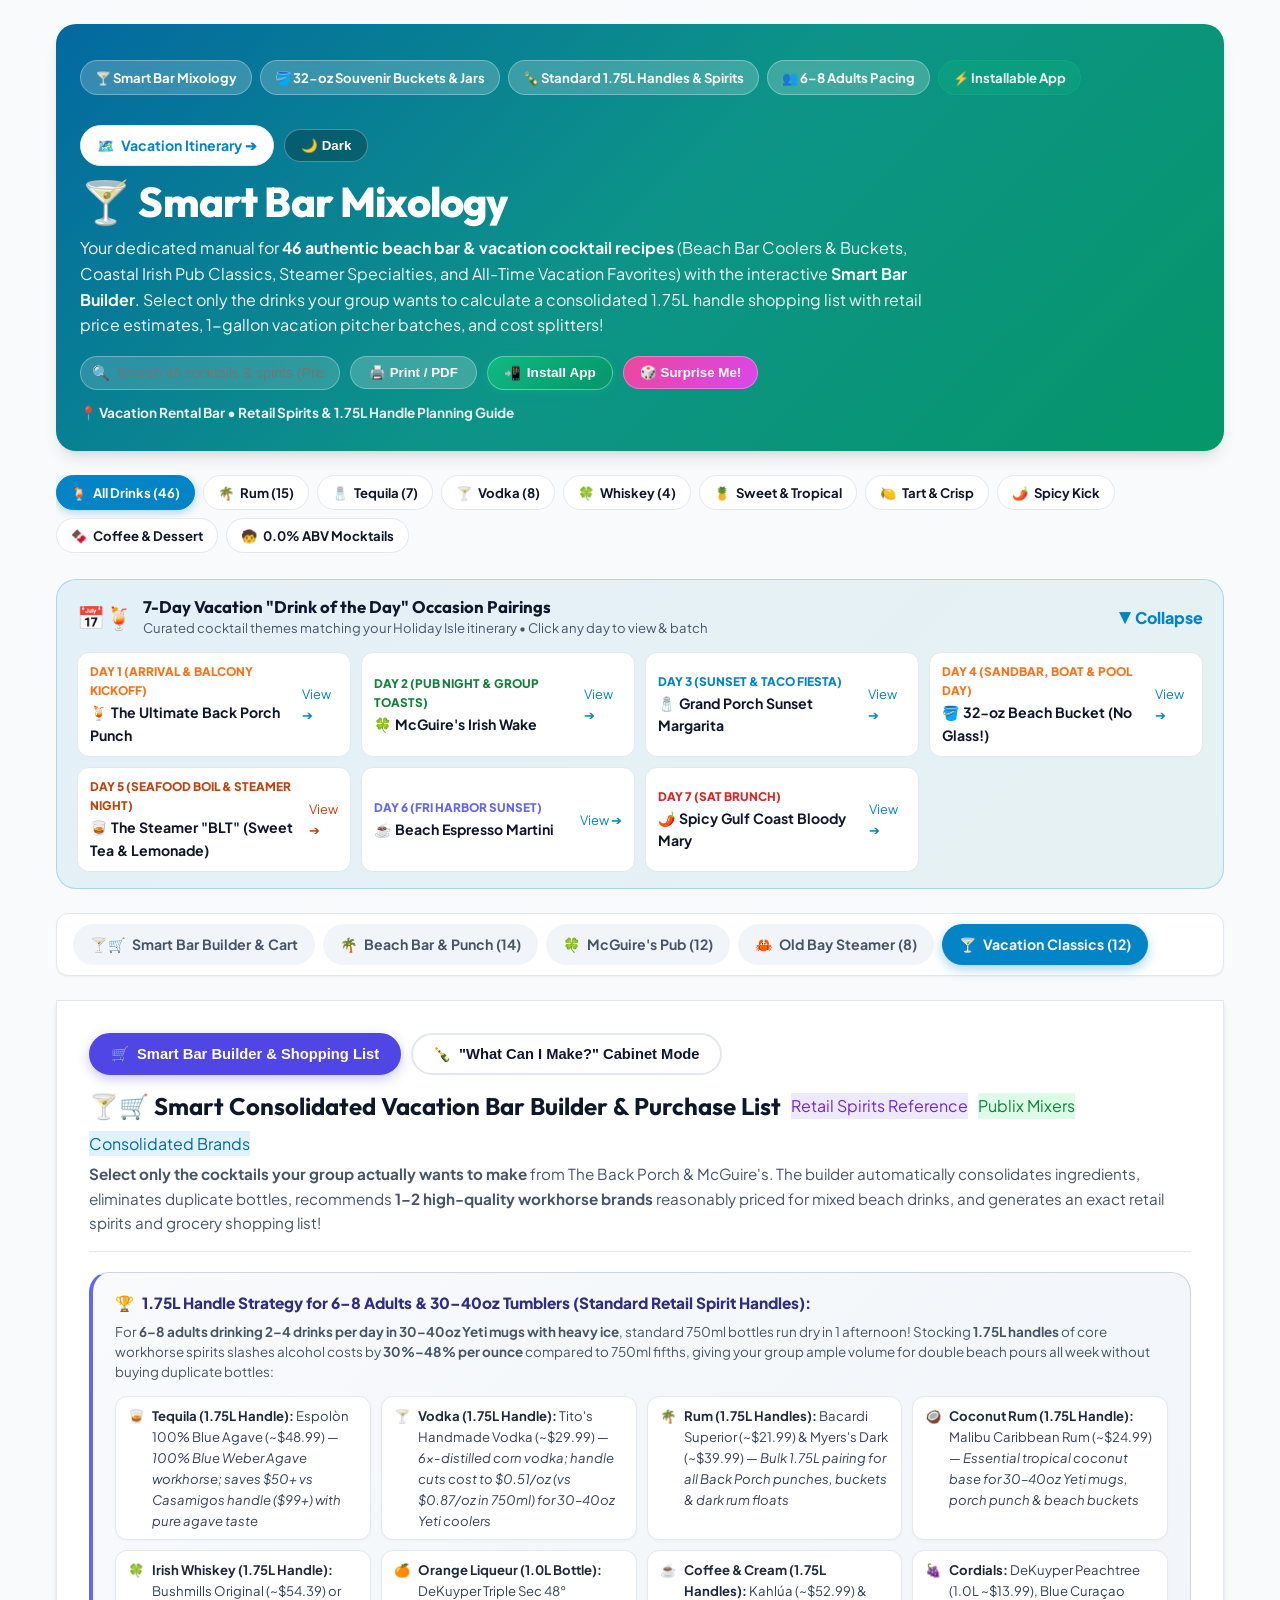
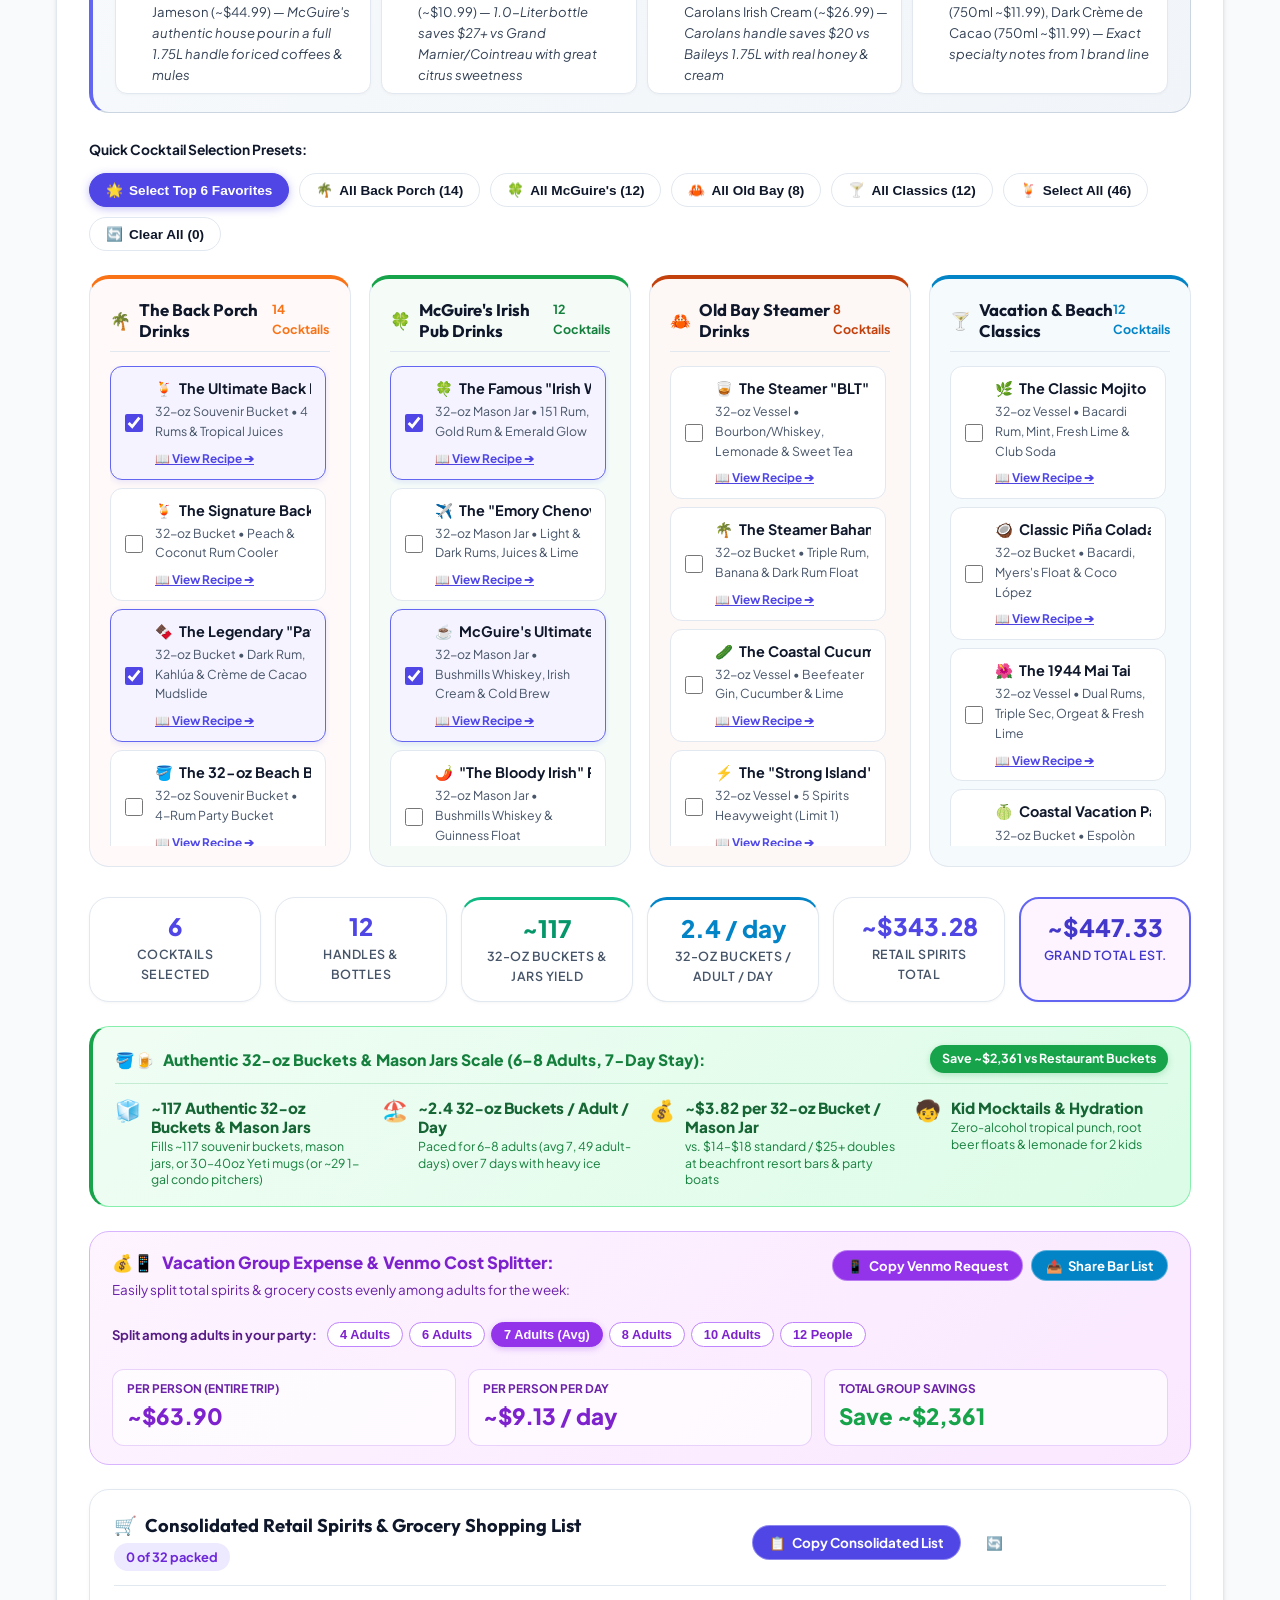
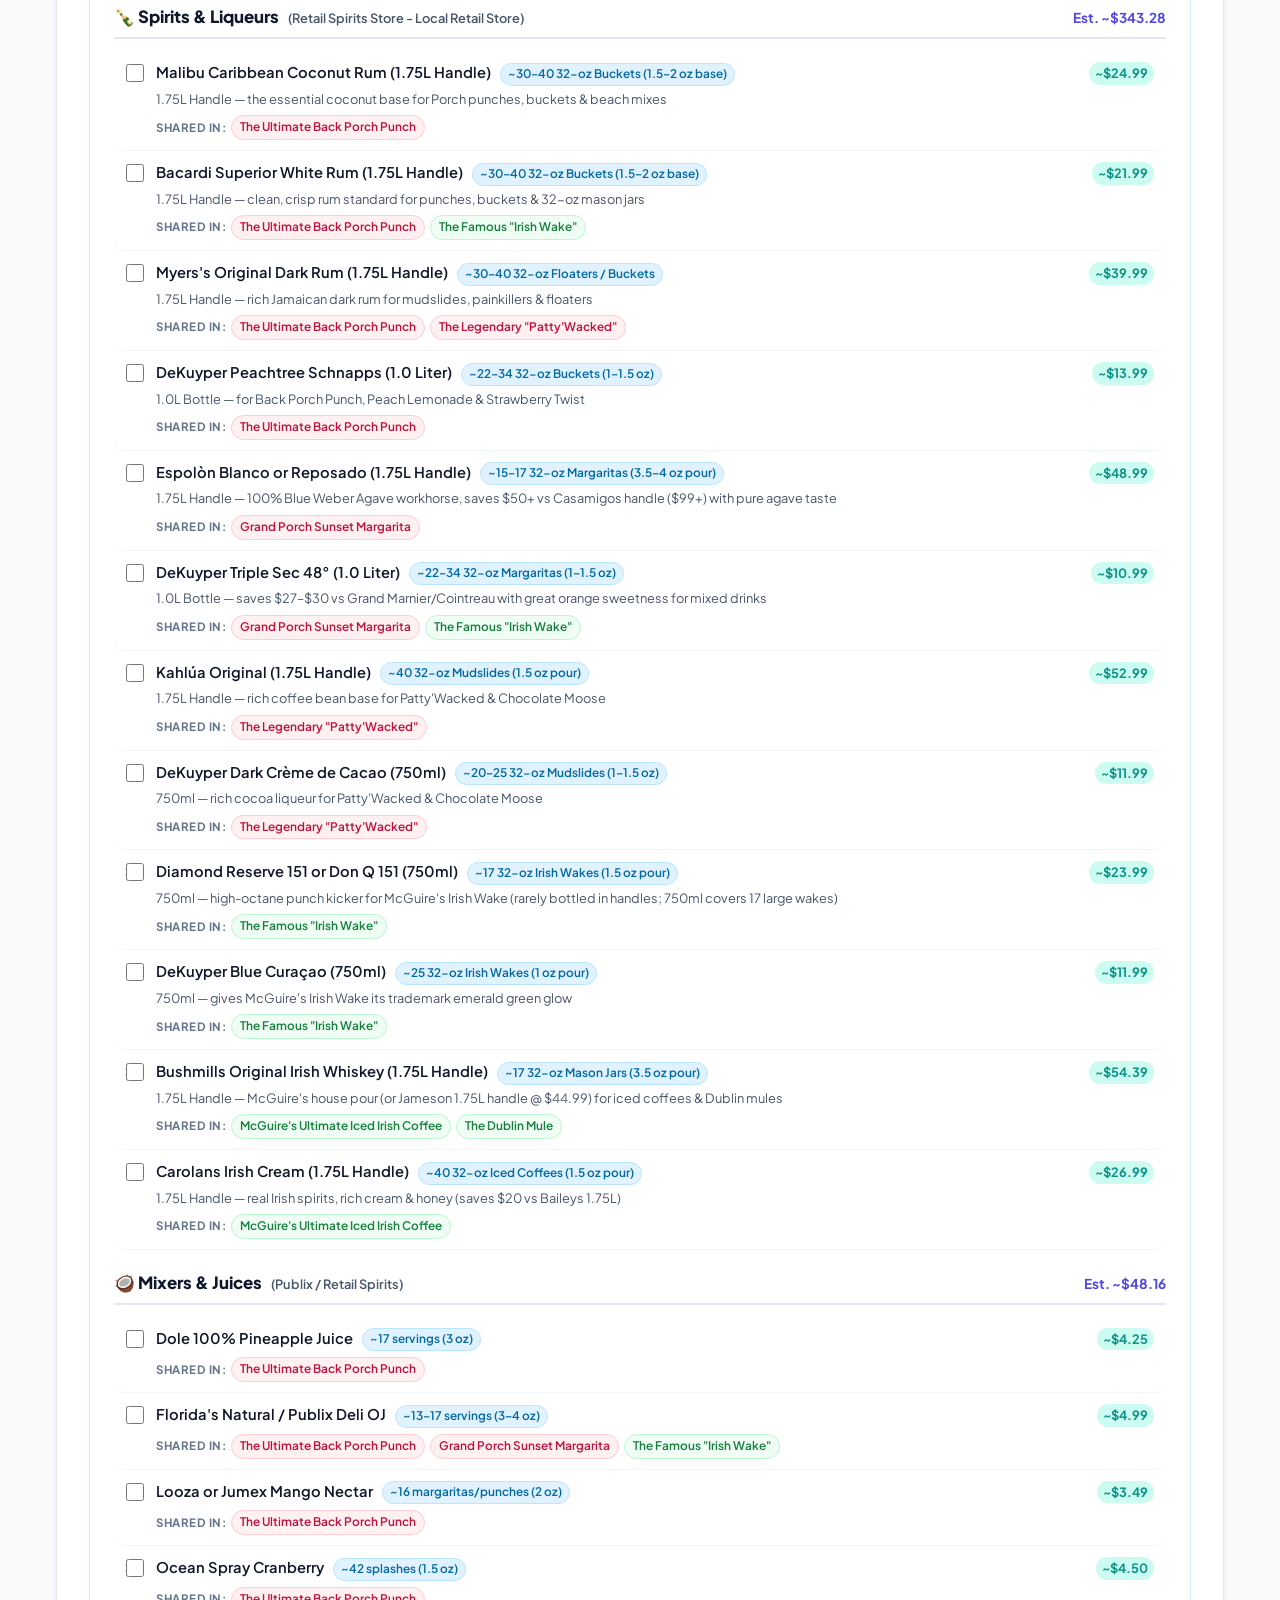
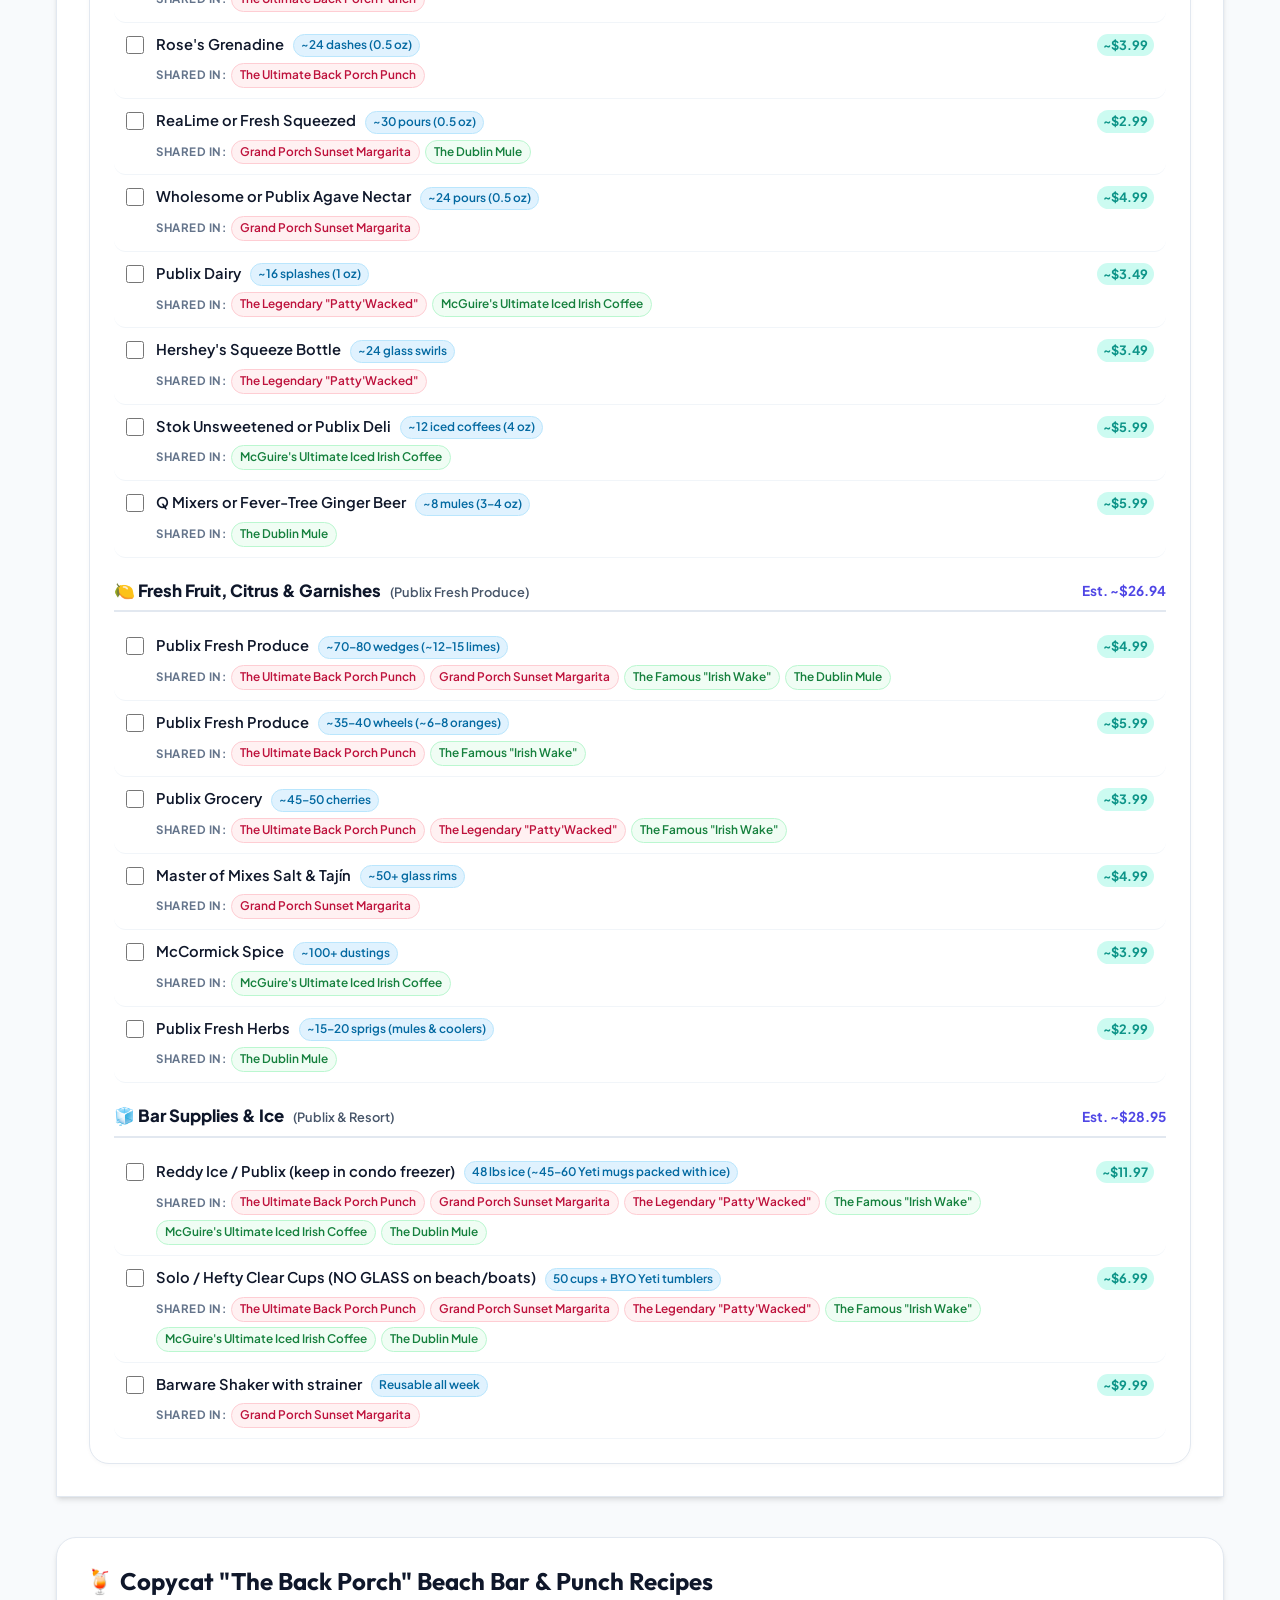
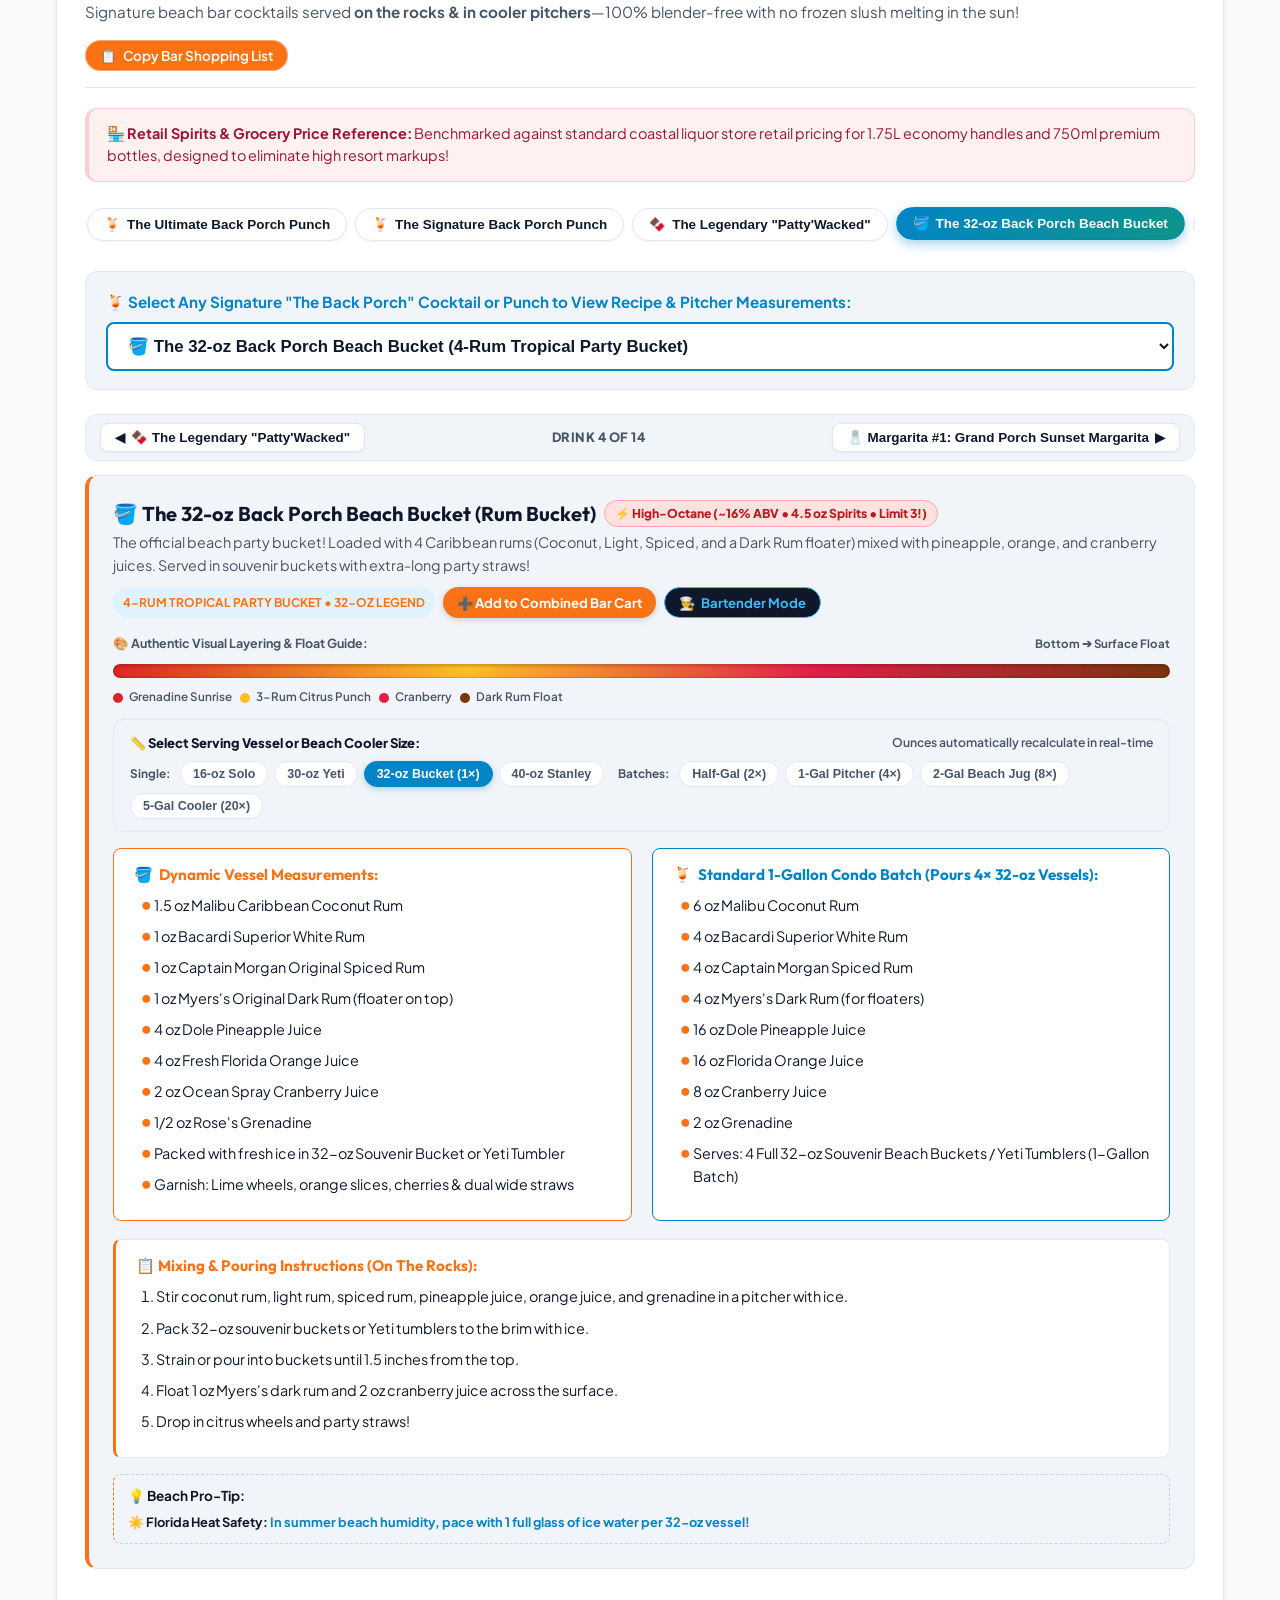
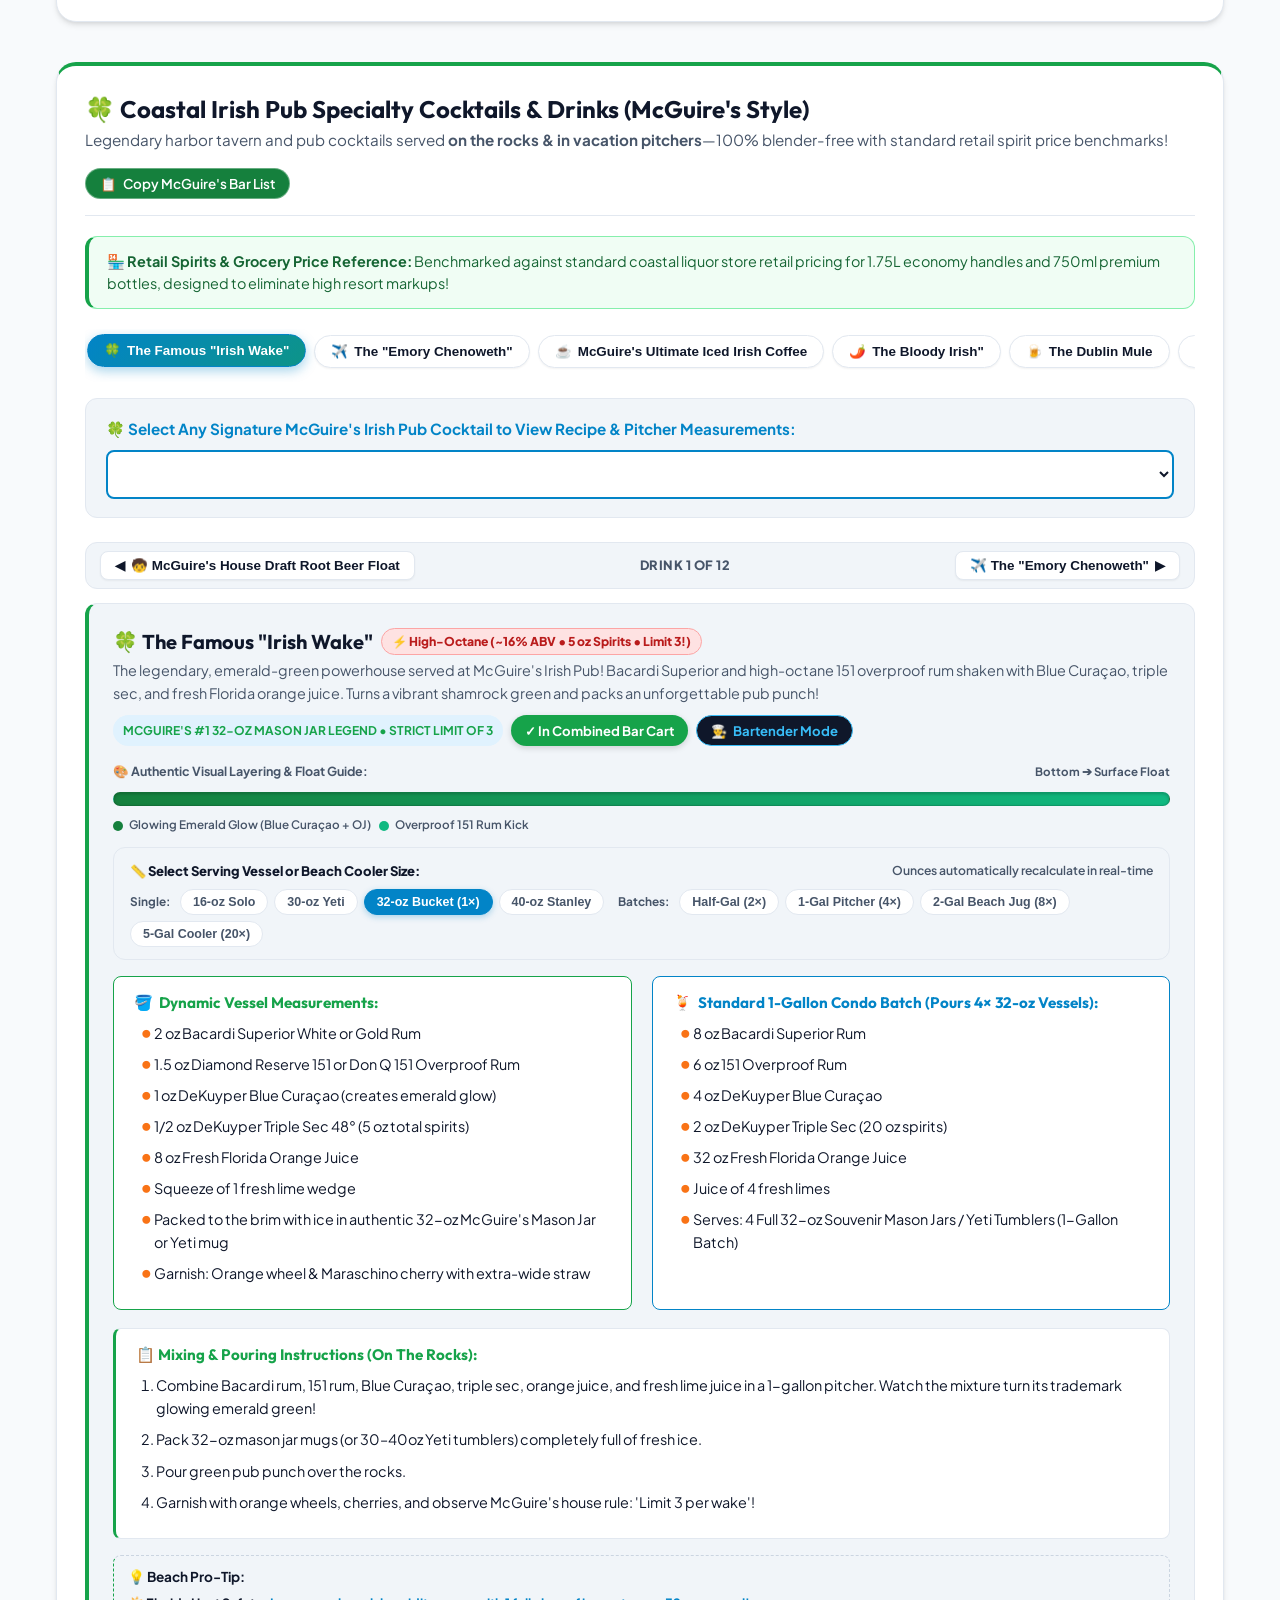
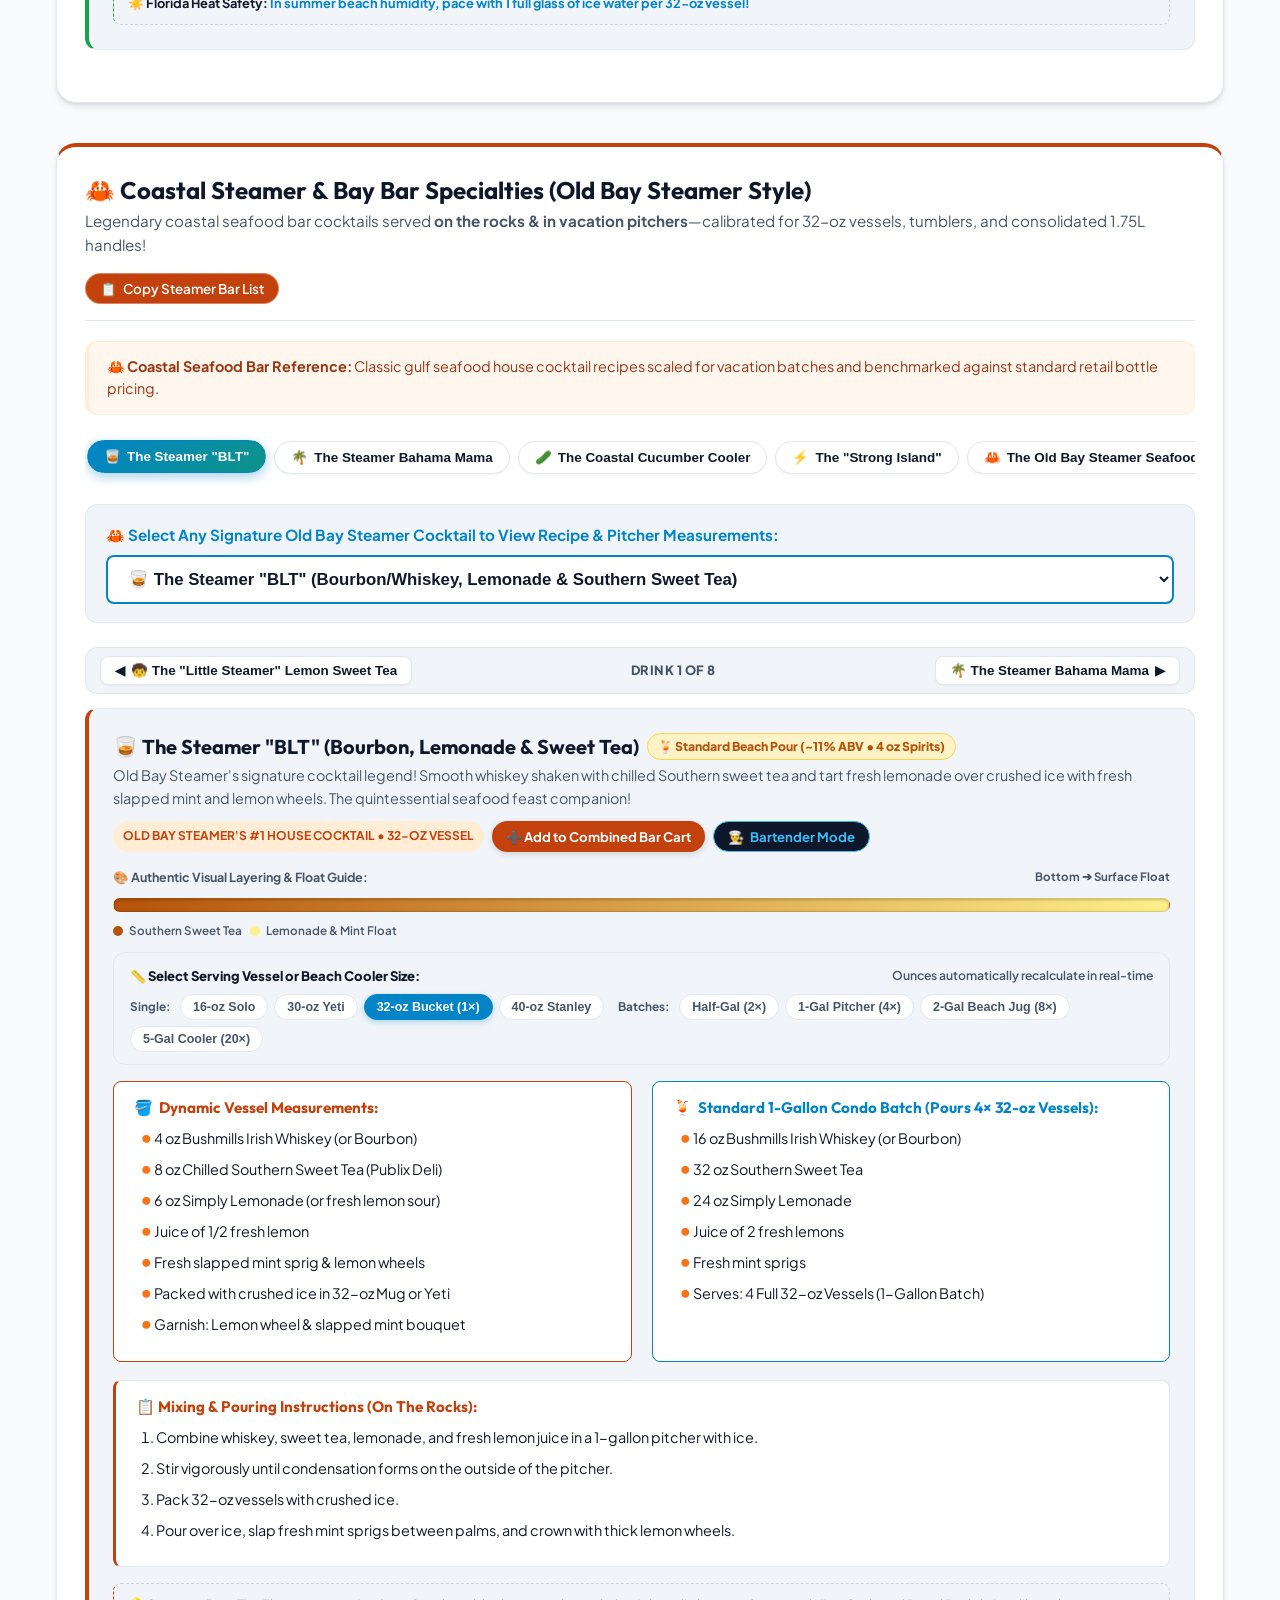
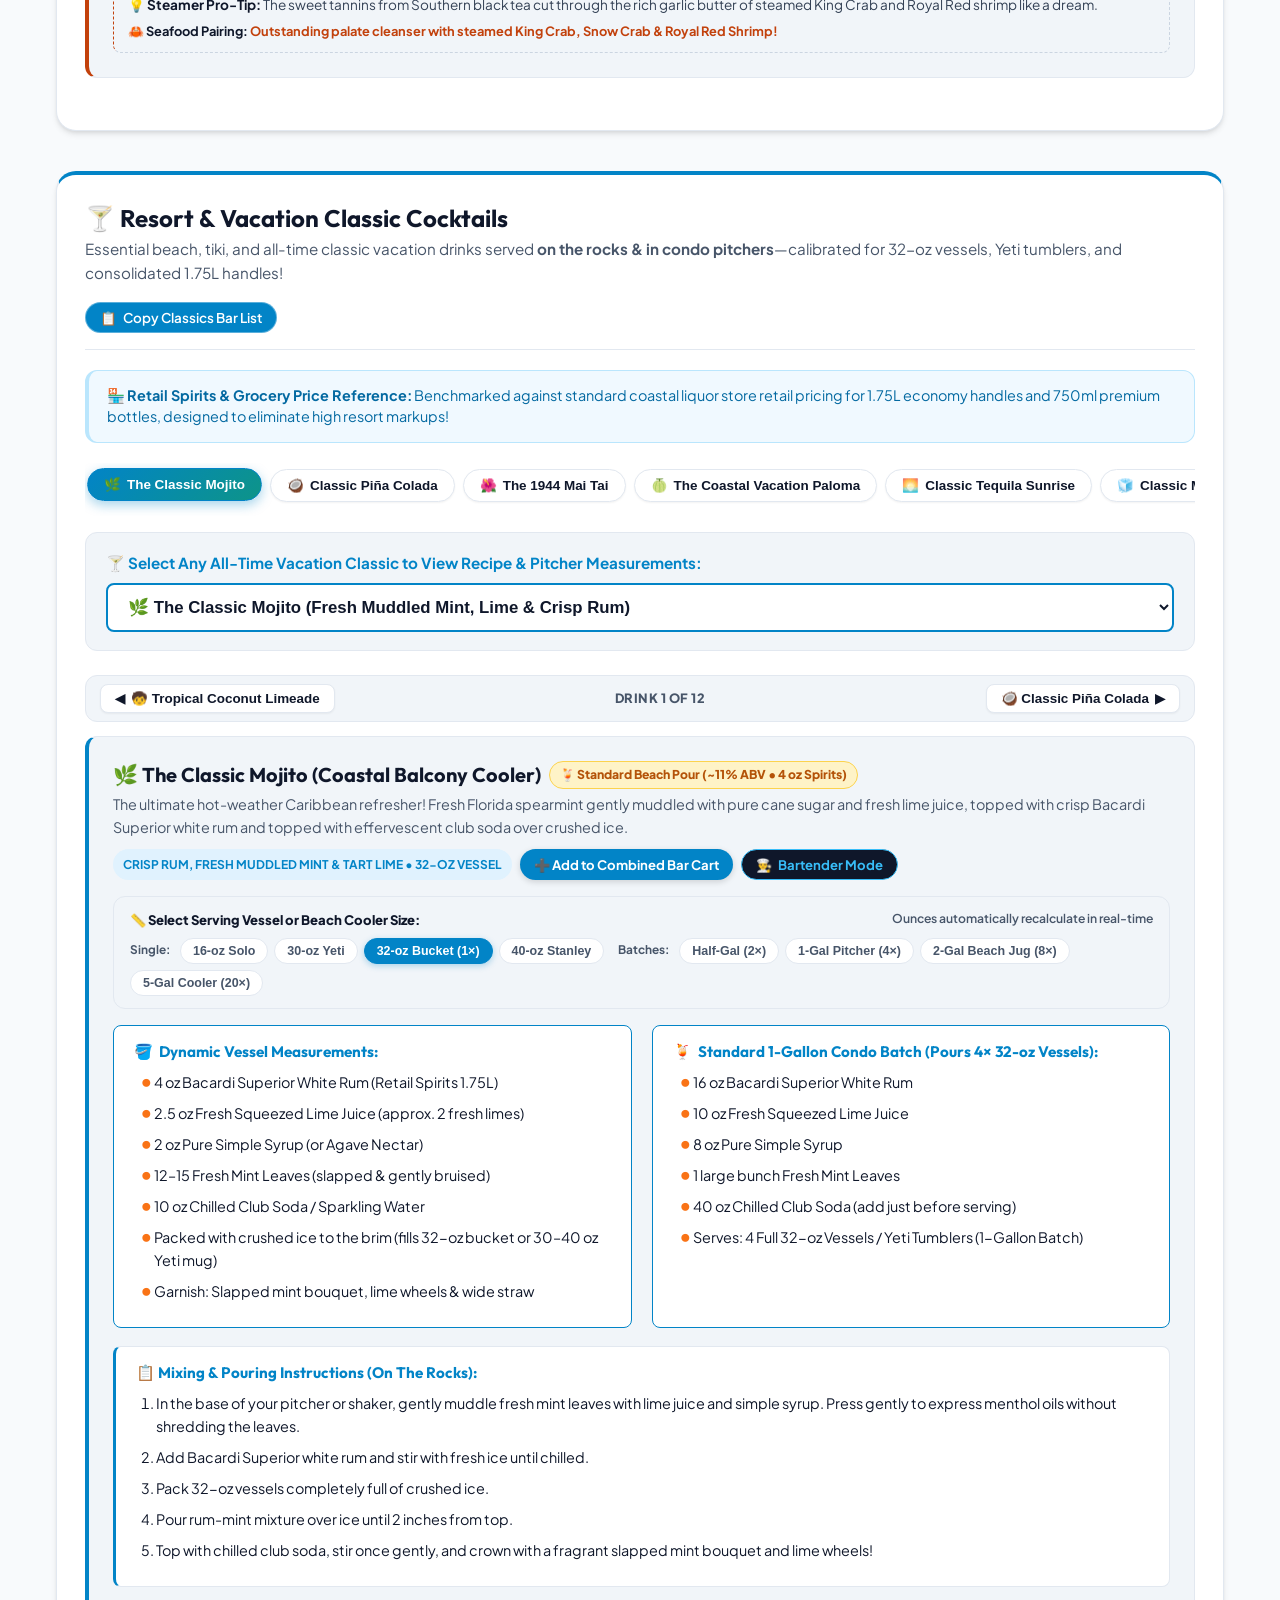
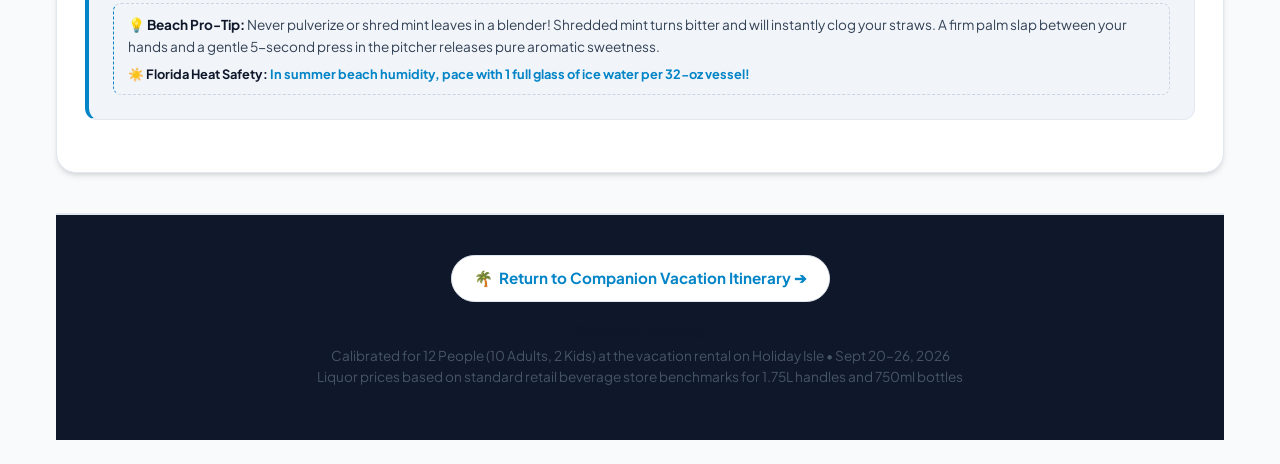
==== commit 4aad9132: "Rename app to Smart Bar Mixology" ====
--- a/destin_drinks_and_bar_guide.html
+++ b/destin_drinks_and_bar_guide.html
@@ -3,13 +3,13 @@
 <head>
   <meta charset="UTF-8" />
   <meta name="viewport" content="width=device-width, initial-scale=1.0" />
-  <title>Beach &amp; Vacation Drink Mixology Guide | Smart Bar Builder &amp; Batch Cocktails</title>
+  <title>Smart Bar Mixology | Batch Cocktails &amp; Smart Bar Builder</title>
   <!-- PWA & Mobile Web App Capabilities -->
   <link rel="manifest" href="manifest.webmanifest" />
   <meta name="theme-color" content="#0284c7" />
   <meta name="apple-mobile-web-app-capable" content="yes" />
   <meta name="apple-mobile-web-app-status-bar-style" content="black-translucent" />
-  <meta name="apple-mobile-web-app-title" content="Vacation Drinks" />
+  <meta name="apple-mobile-web-app-title" content="Smart Bar" />
   <link rel="apple-touch-icon" href="icon-192.svg" />
   <meta name="mobile-web-app-capable" content="yes" />
 
@@ -4367,7 +4367,7 @@
     <header class="streamlined-header">
       <div style="display: flex; justify-content: space-between; align-items: flex-start; flex-wrap: wrap; gap: 16px; margin-bottom: 12px;">
         <div class="streamlined-badges">
-          <span class="streamlined-badge">🏖️ Beach &amp; Vacation Mixology</span>
+          <span class="streamlined-badge">🍸 Smart Bar Mixology</span>
           <span class="streamlined-badge">🪣 32-oz Souvenir Buckets &amp; Jars</span>
           <span class="streamlined-badge">🍾 Standard 1.75L Handles &amp; Spirits</span>
           <span class="streamlined-badge">👥 6–8 Adults Pacing</span>
@@ -4383,7 +4383,7 @@
         </div>
       </div>
 
-      <h1 class="streamlined-title">🍹 Beach &amp; Vacation Drink Mixology Guide</h1>
+      <h1 class="streamlined-title">🍸 Smart Bar Mixology</h1>
       <p class="streamlined-subtitle">
         Your dedicated manual for <strong>46 authentic beach bar &amp; vacation cocktail recipes</strong> (Beach Bar Coolers &amp; Buckets, Coastal Irish Pub Classics, Steamer Specialties, and All-Time Vacation Favorites) with the interactive <strong>Smart Bar Builder</strong>. Select only the drinks your group wants to calculate a consolidated 1.75L handle shopping list with retail price estimates, 1-gallon vacation pitcher batches, and cost splitters!
       </p>
@@ -5015,7 +5015,7 @@
         </a>
       </div>
       <p style="font-weight: 700; color: var(--text-main); margin-bottom: 4px;">
-        Beach &amp; Vacation Drink Mixology Guide
+        Smart Bar Mixology
       </p>
       <p style="font-size: 0.85rem;">
         Calibrated for 12 People (10 Adults, 2 Kids) at the vacation rental on Holiday Isle • Sept 20–26, 2026<br>
@@ -8853,7 +8853,7 @@
       attachSwipeListeners('classicRecipeDisplayArea', 'cl');
       initDeepLinkingAndHotkeys();
       initPwaCapabilities();
-      console.log('Beach & Vacation Drink Mixology Guide loaded successfully!');
+      console.log('Smart Bar Mixology loaded successfully!');
     });
 
     if (document.readyState === 'interactive' || document.readyState === 'complete') {
@@ -8893,7 +8893,7 @@
         deferredInstallPrompt = null;
         const btn = document.getElementById('pwaInstallBtn');
         if (btn) btn.style.display = 'none';
-        showToast('🎉 Vacation Drinks App Installed Successfully!');
+        showToast('🎉 Smart Bar Mixology App Installed Successfully!');
       });
     }
 
@@ -8966,7 +8966,7 @@
     <div class="pwa-modal-card" onclick="event.stopPropagation()">
       <button class="pwa-modal-close" onclick="closeIosInstallModal()">&times;</button>
       <div style="font-size: 2.2rem; margin-bottom: 8px;">📲</div>
-      <h3 style="font-size: 1.2rem; margin-bottom: 6px;">Install Vacation Drinks on iPhone</h3>
+      <h3 style="font-size: 1.2rem; margin-bottom: 6px;">Install Smart Bar Mixology on iPhone</h3>
       <p style="font-size: 0.86rem; color: var(--text-muted); margin-bottom: 16px;">
         Add to your home screen to use offline on the beach or Sandbar & Boat Day without address bars!
       </p>
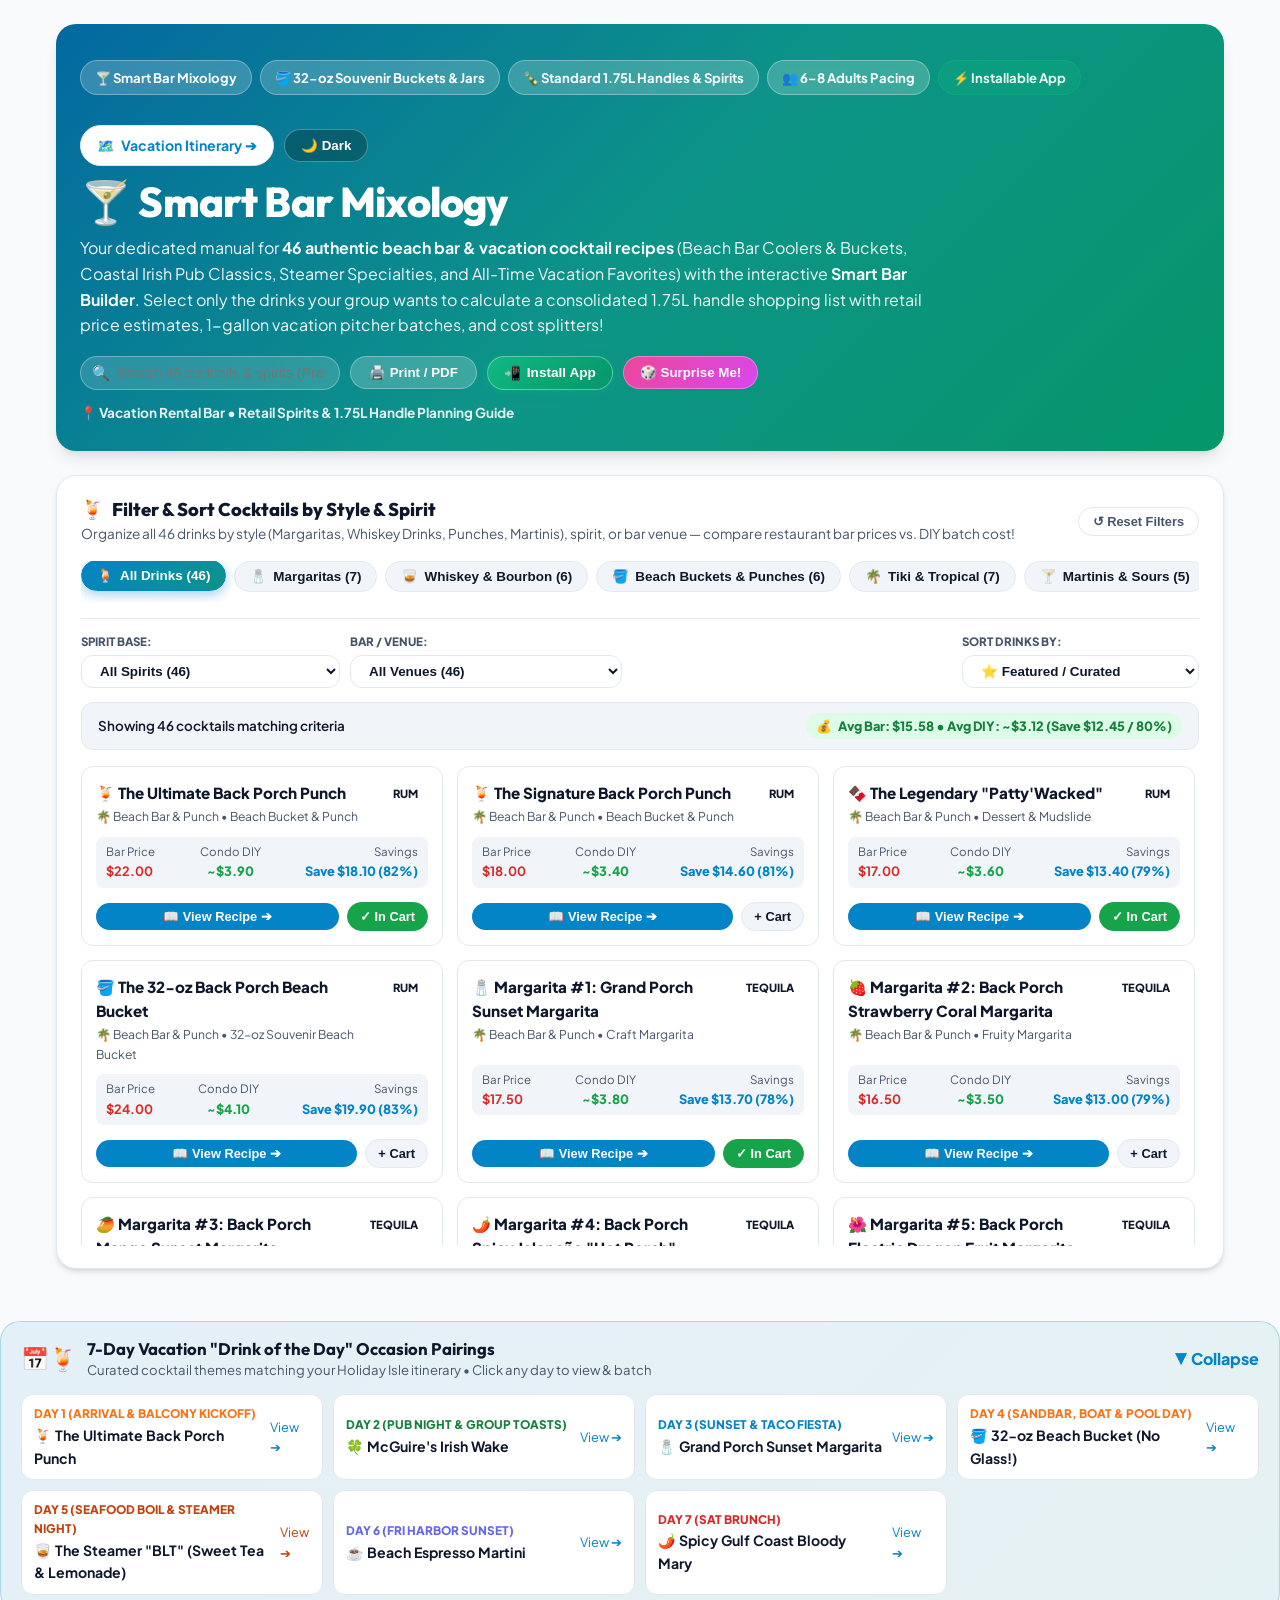
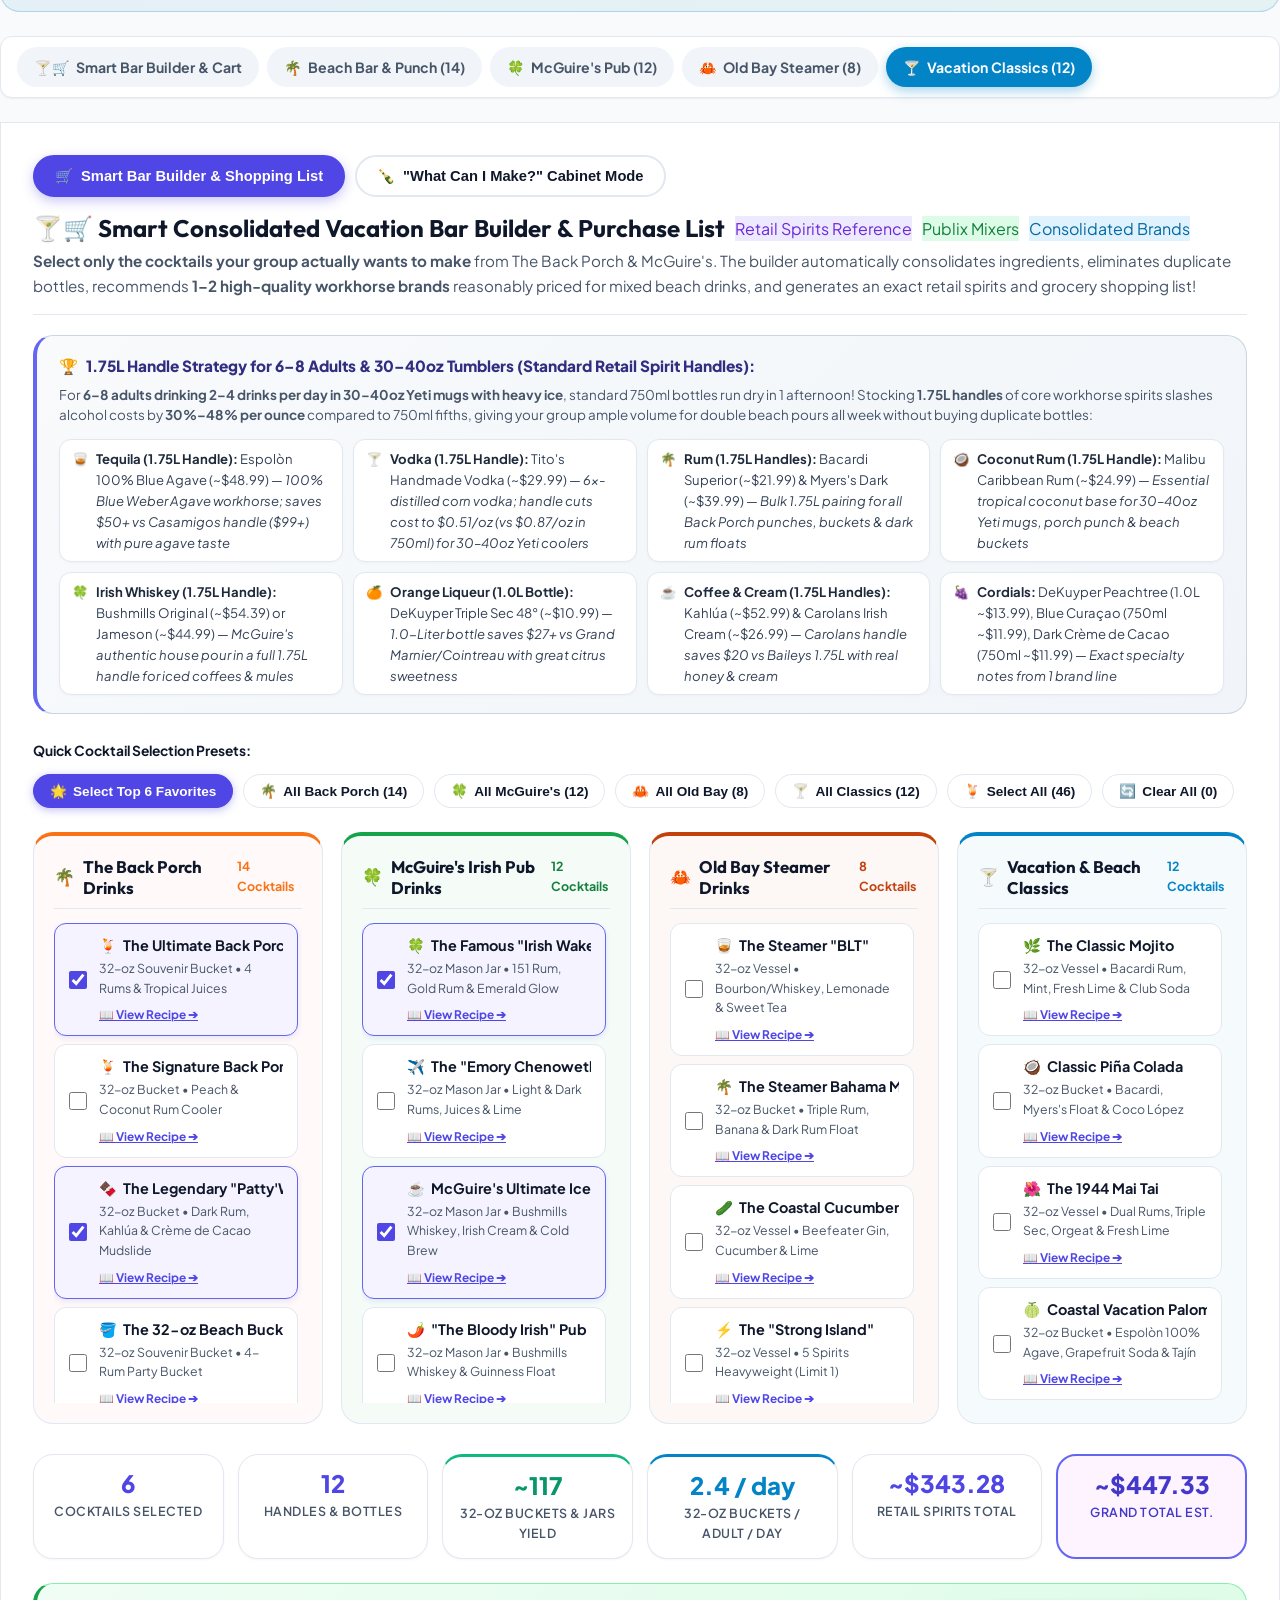
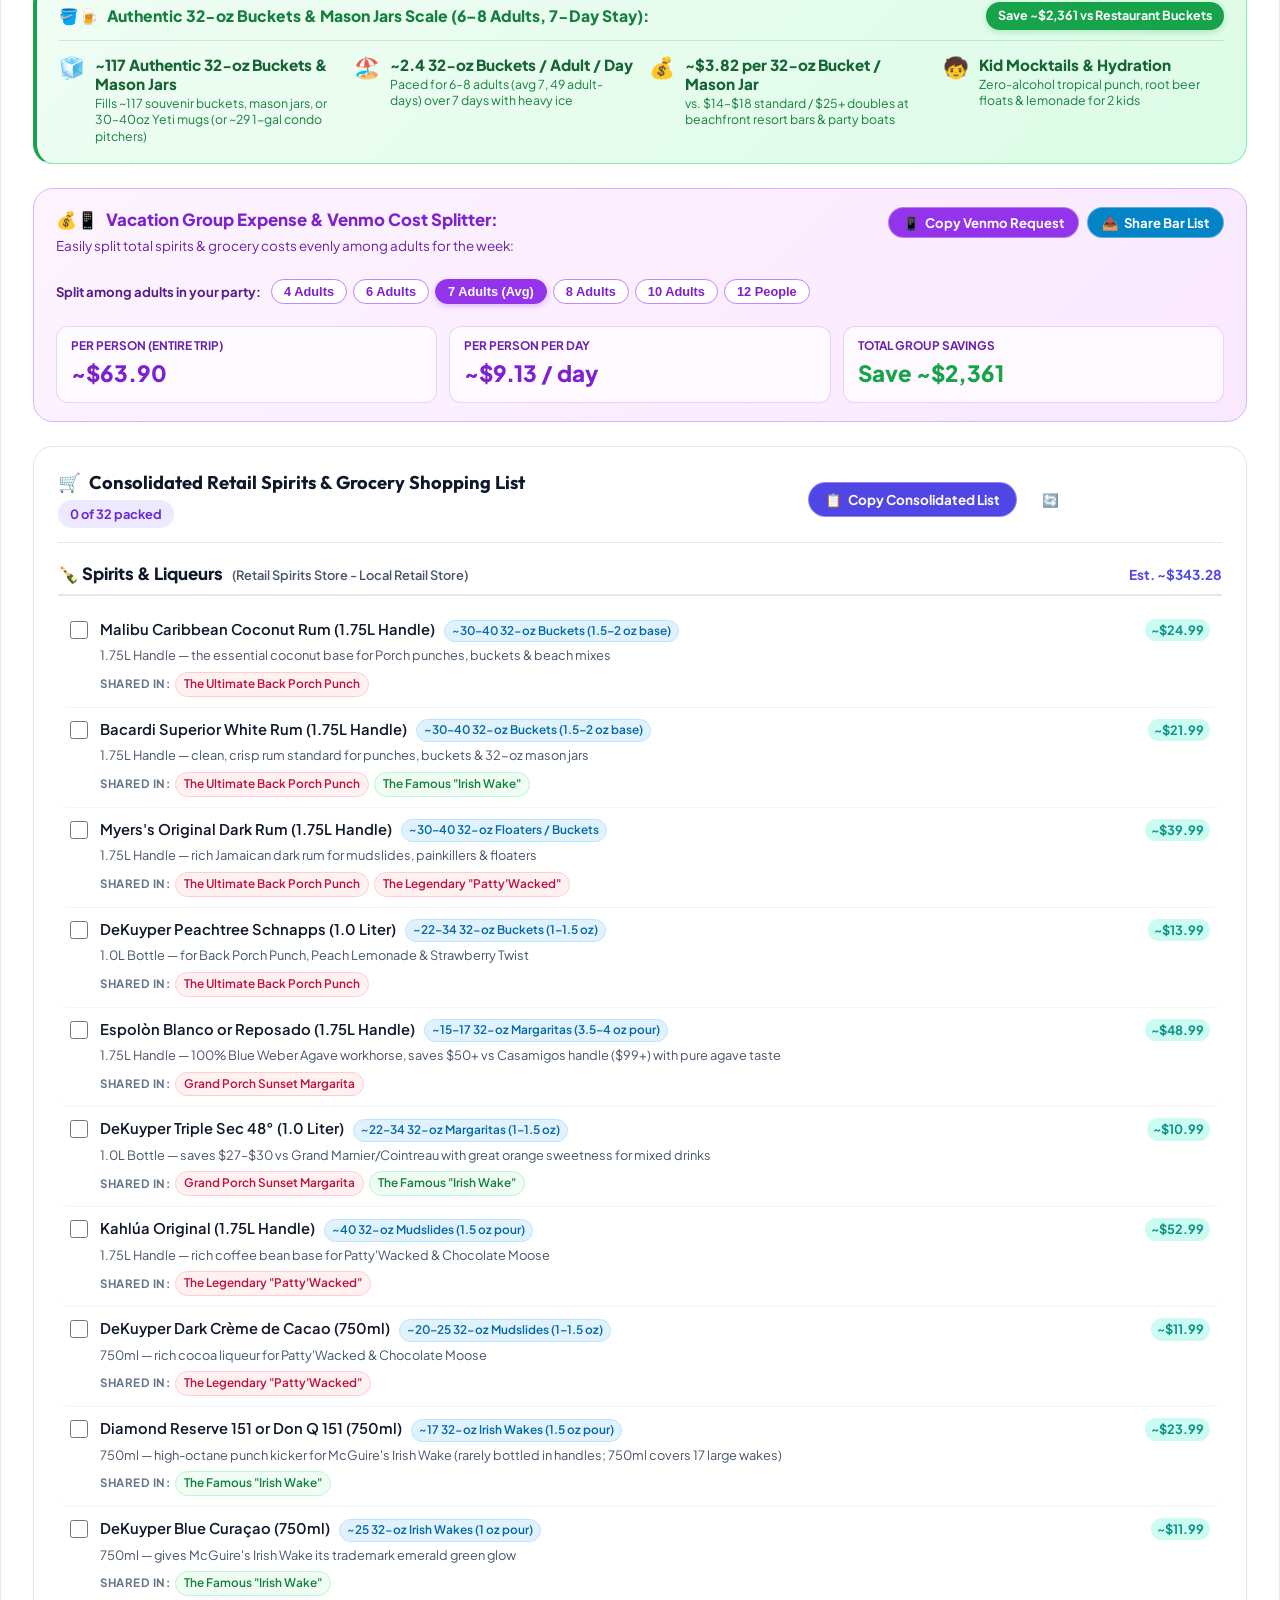
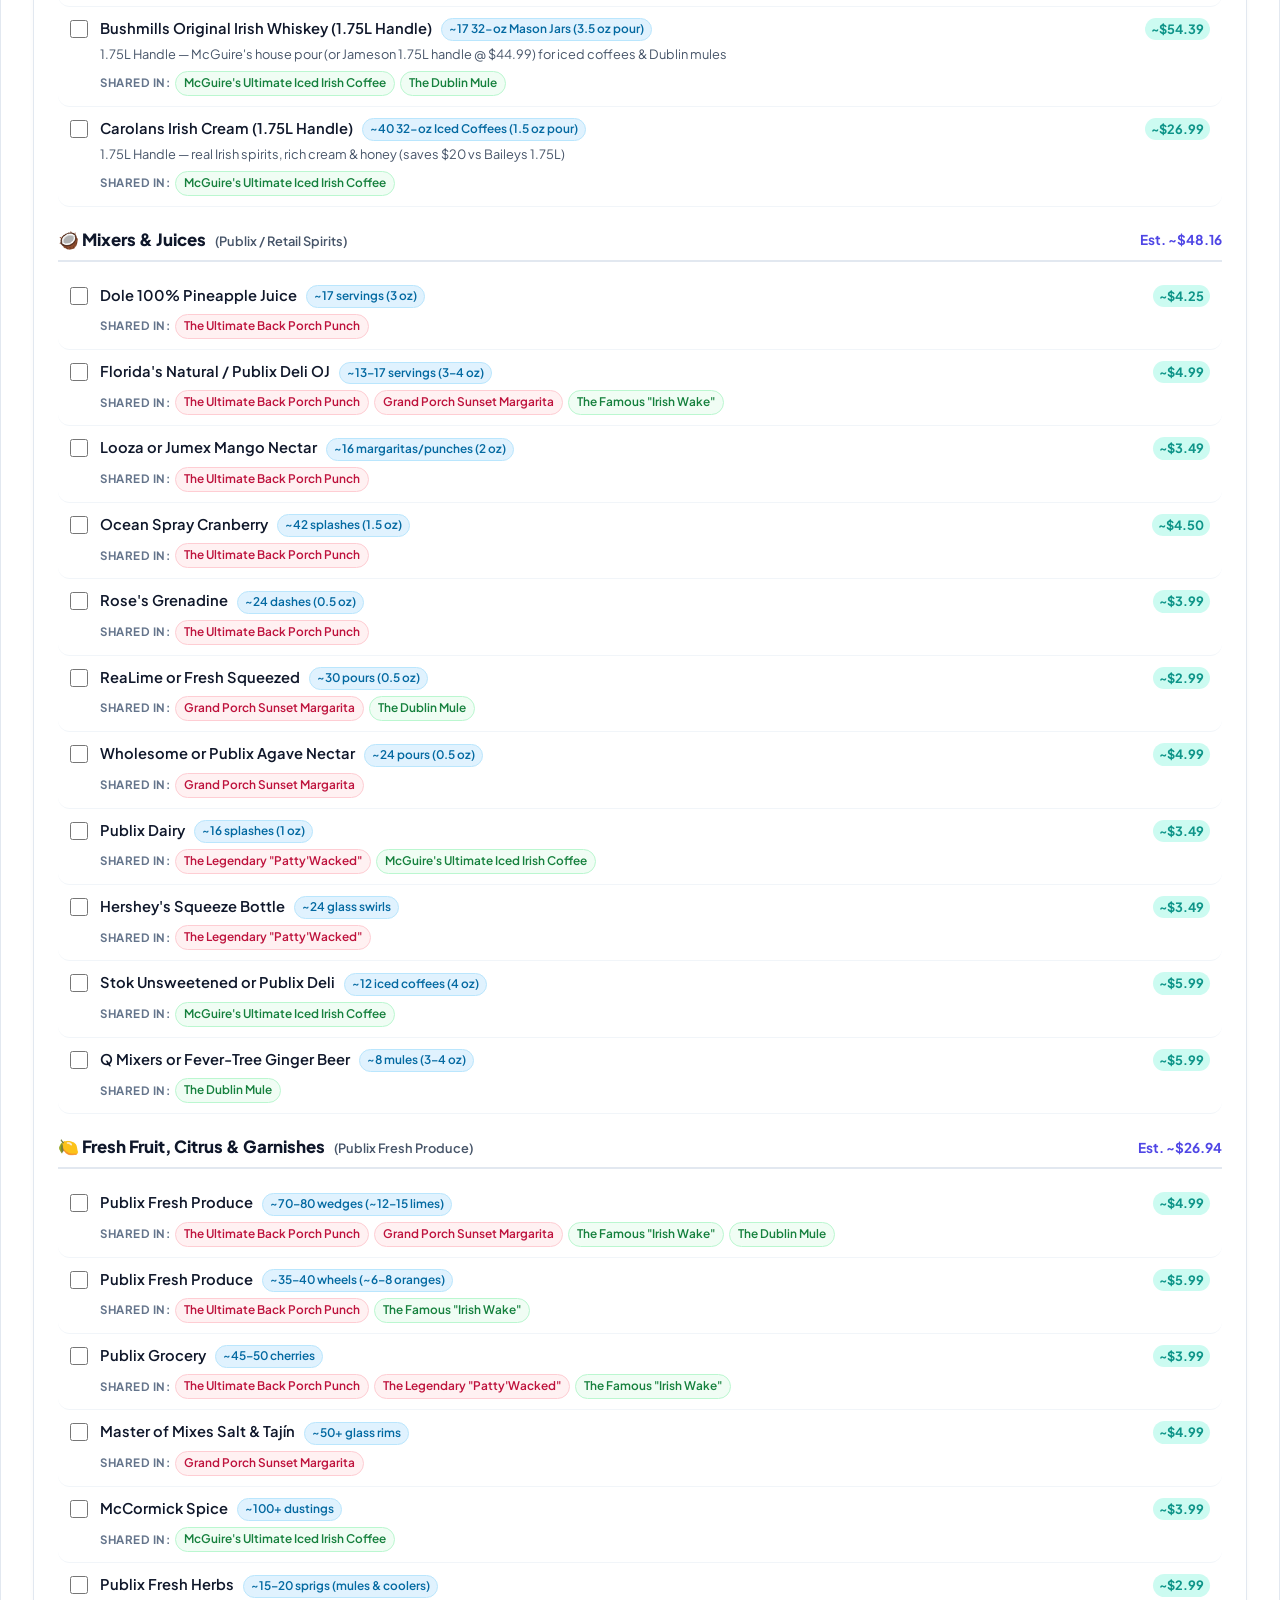
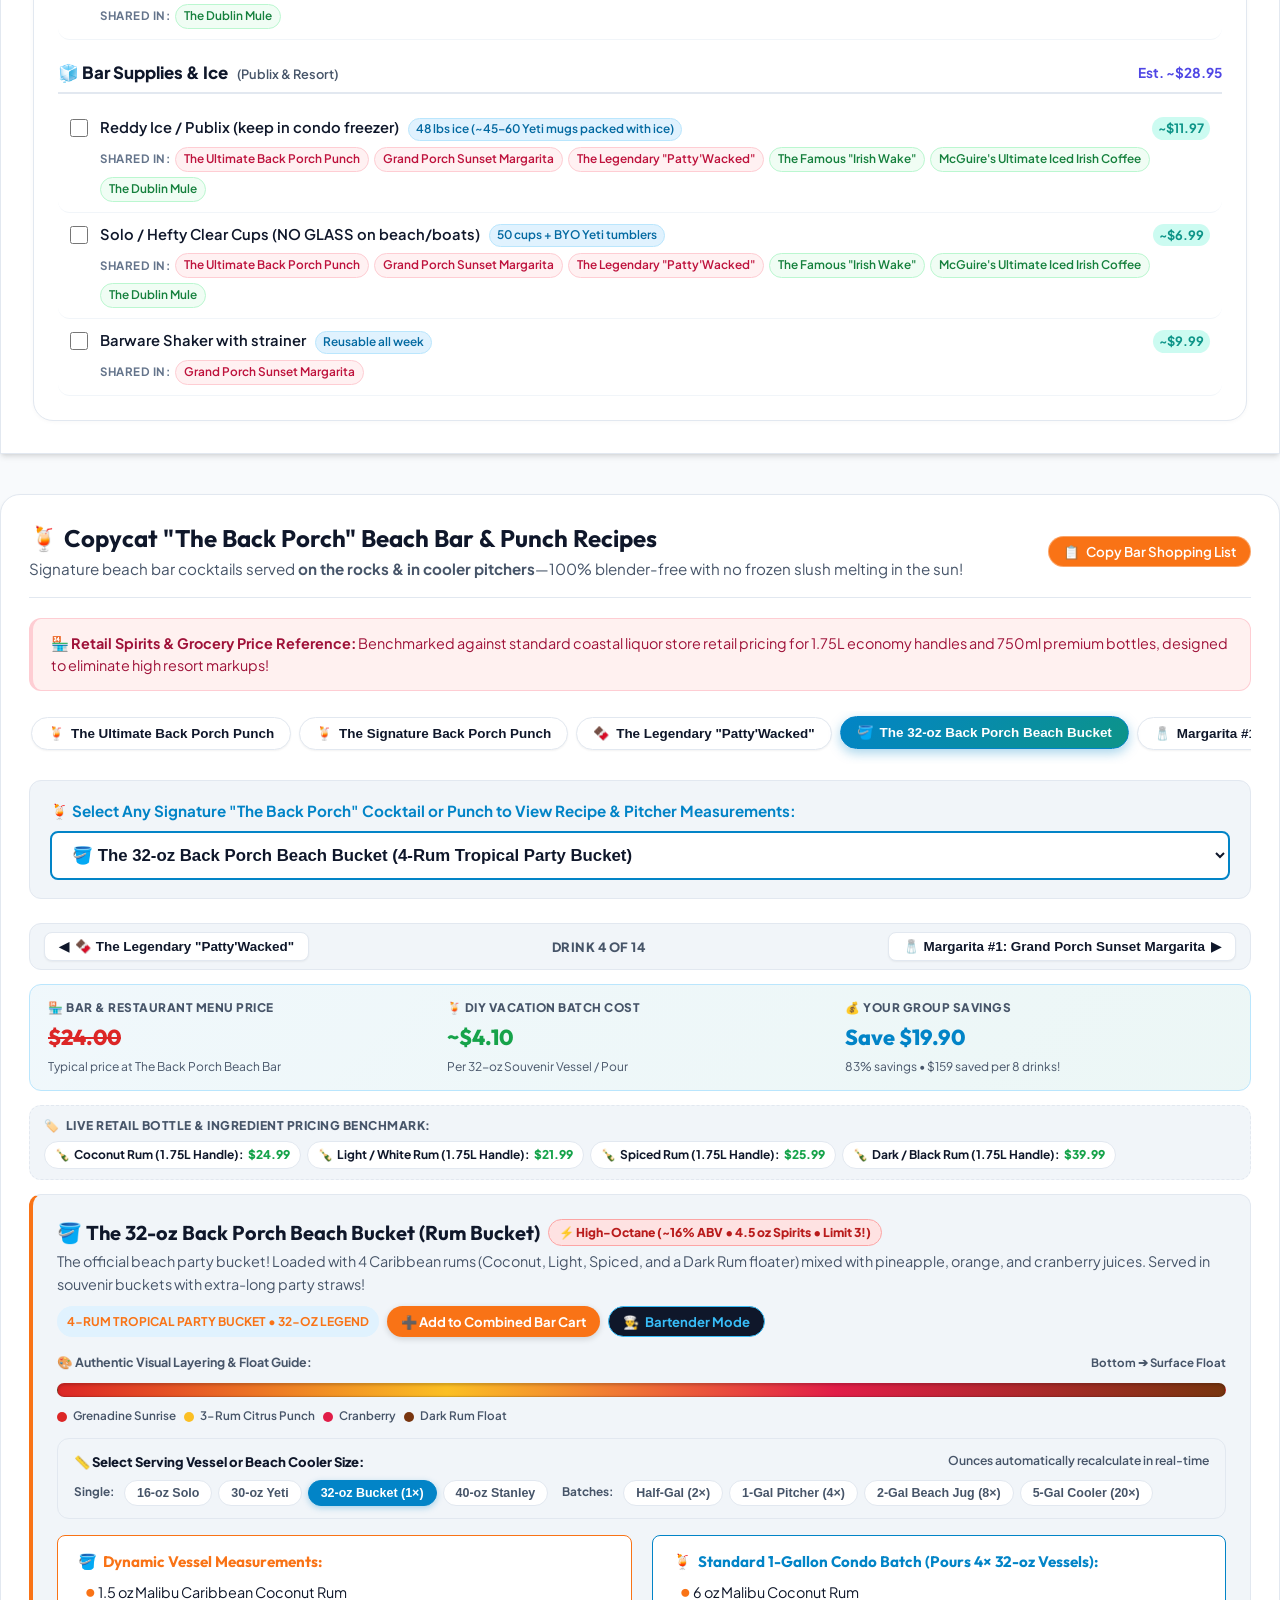
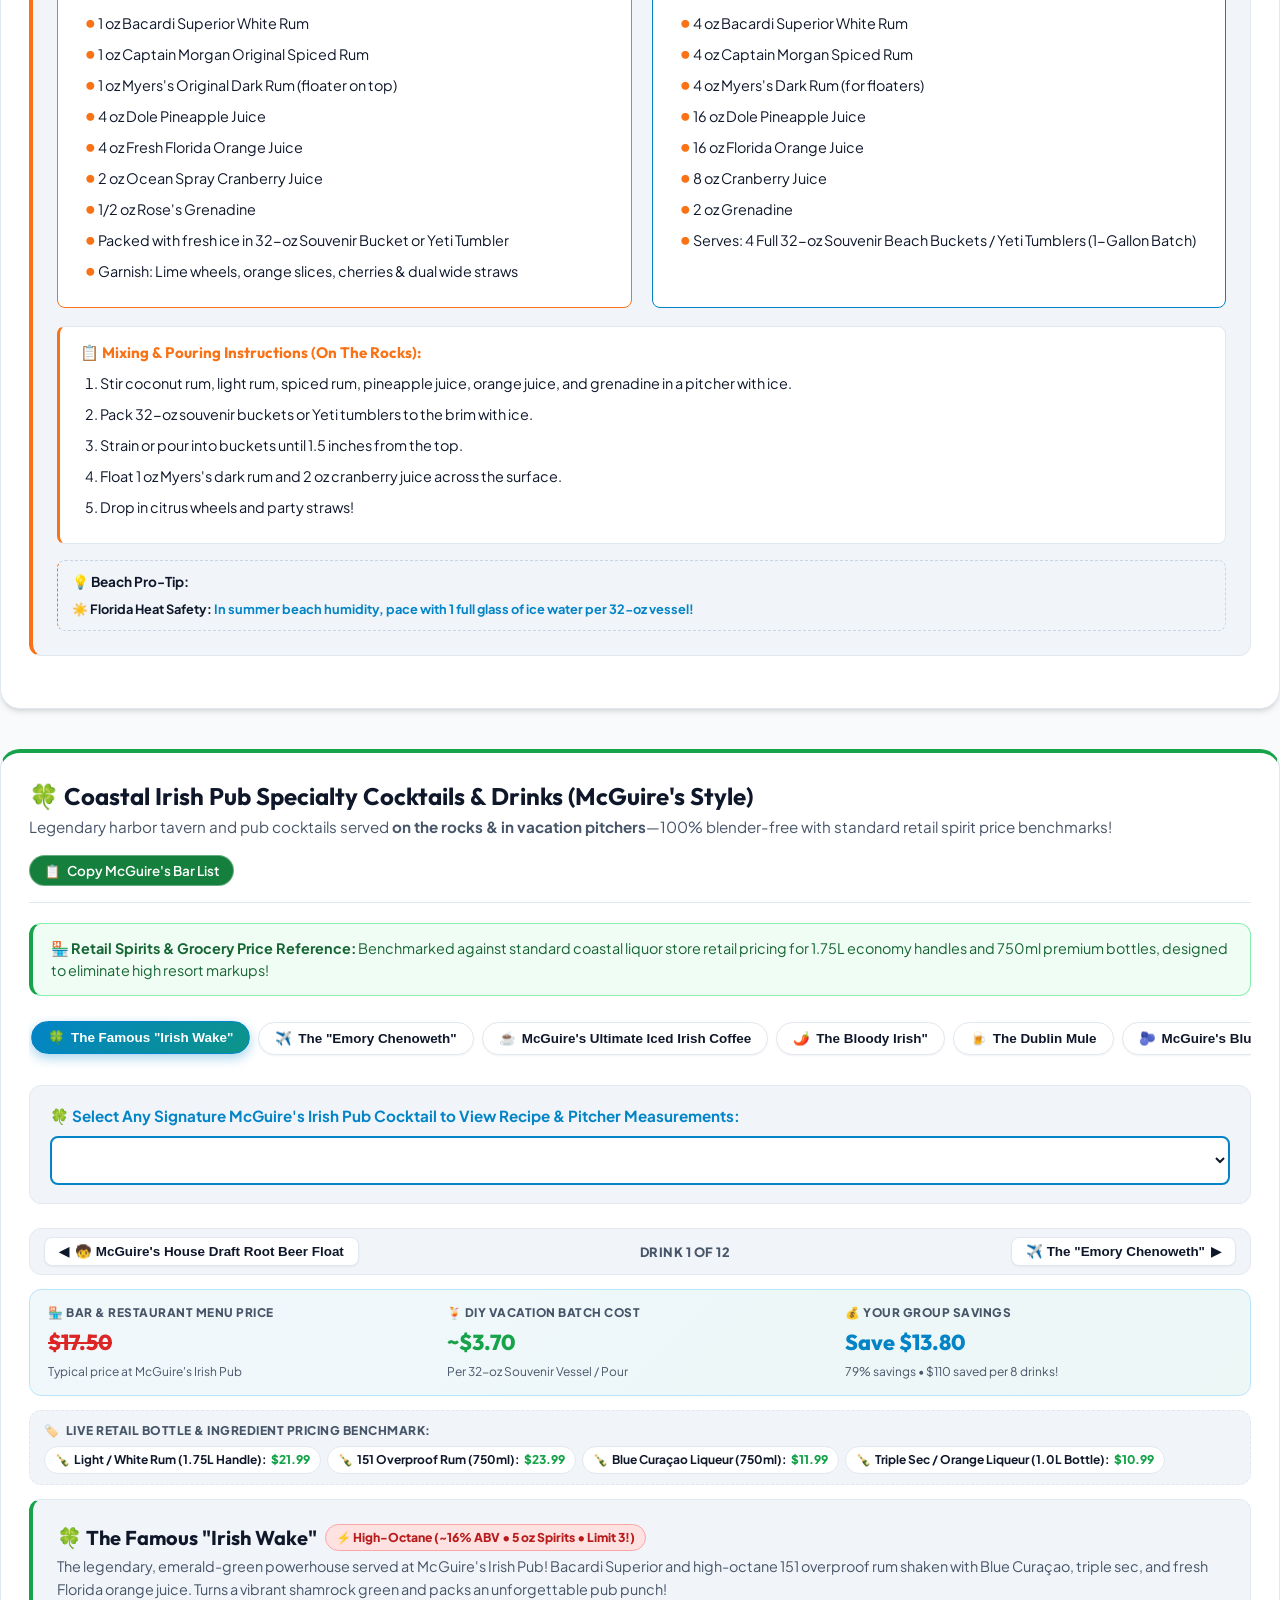
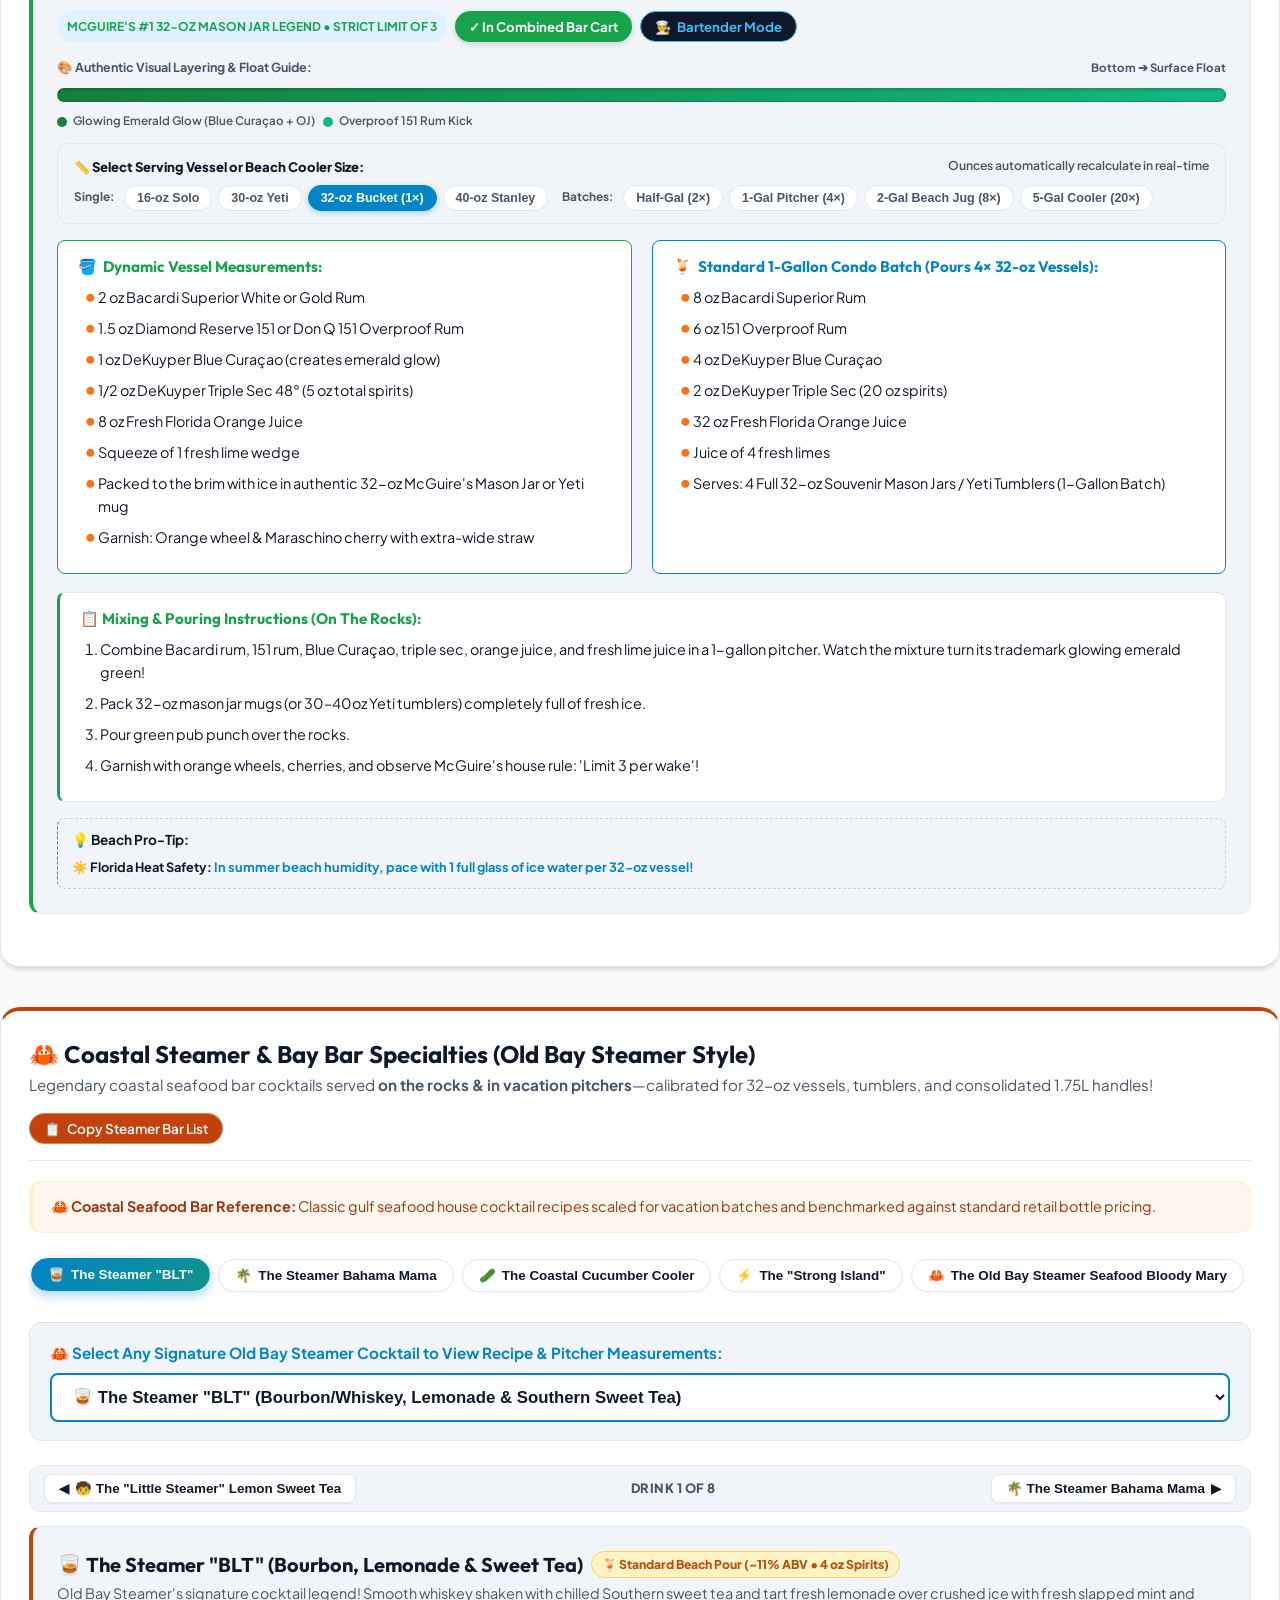
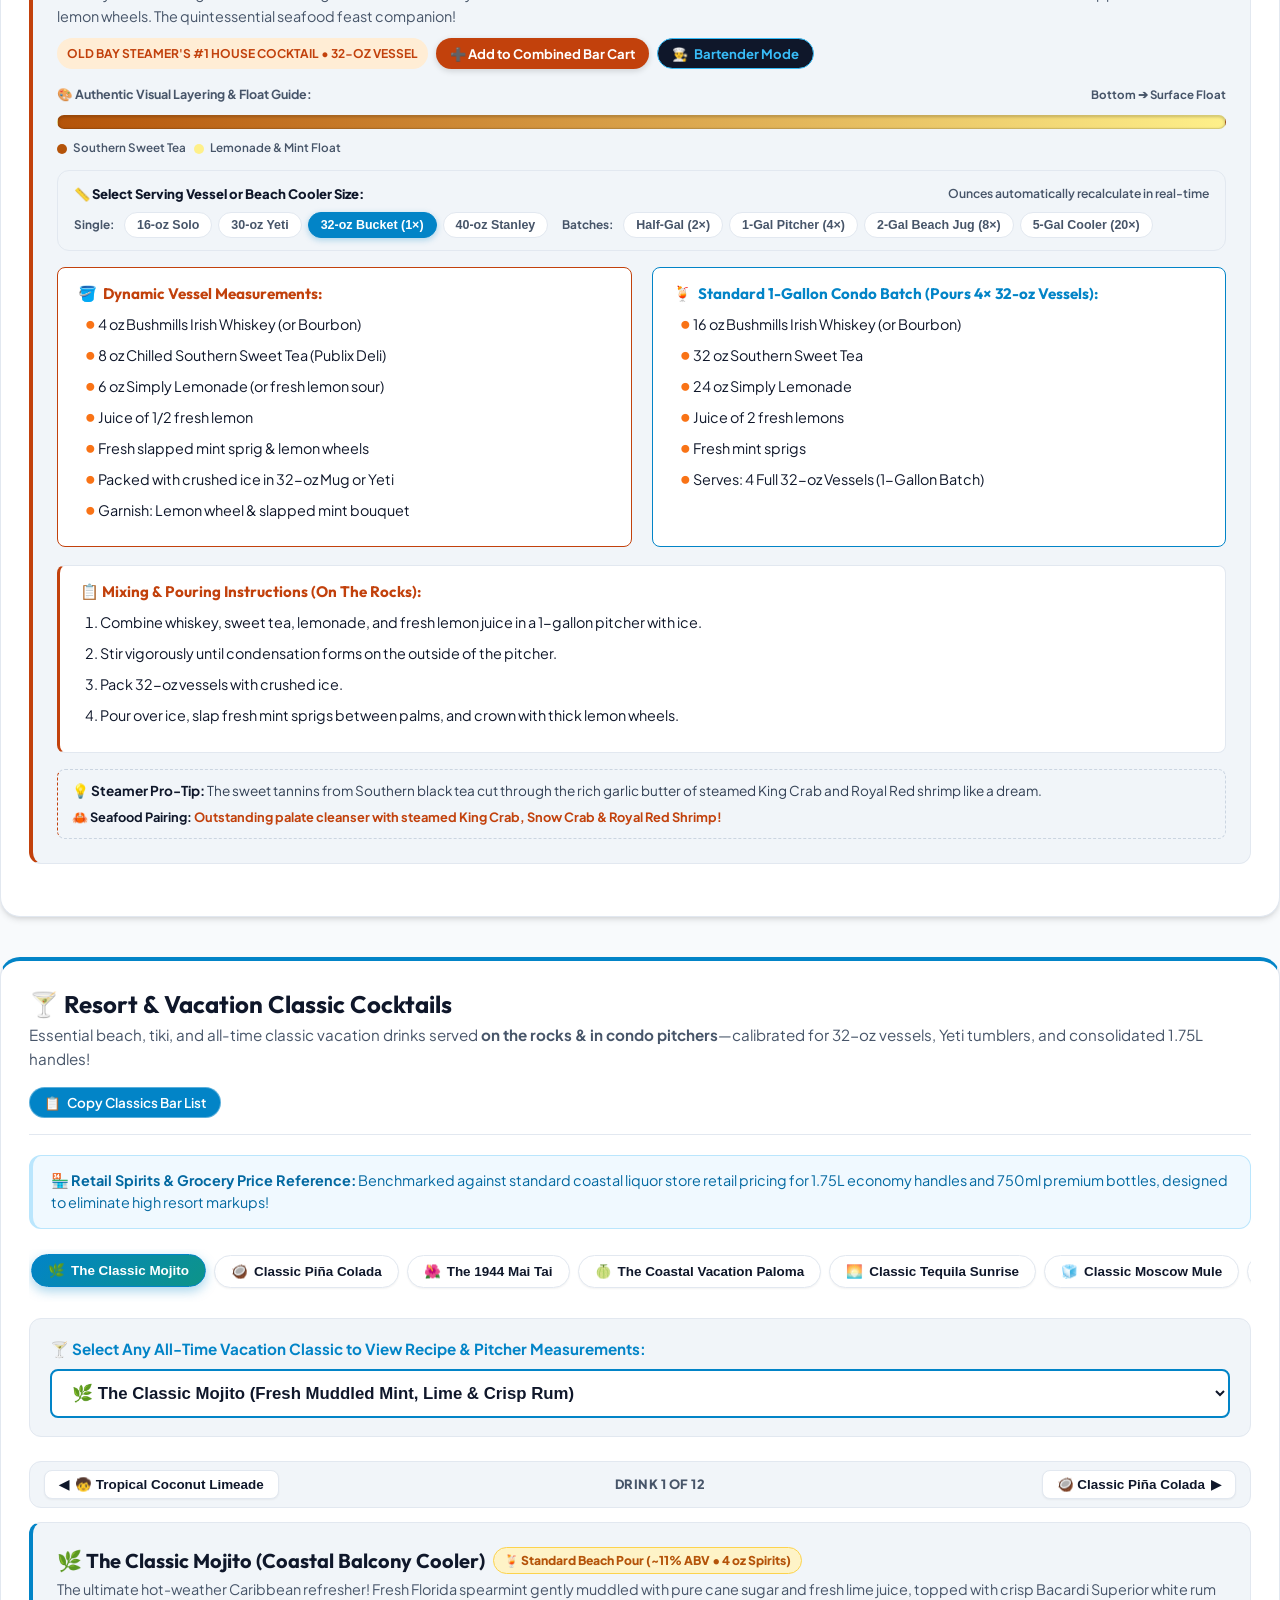
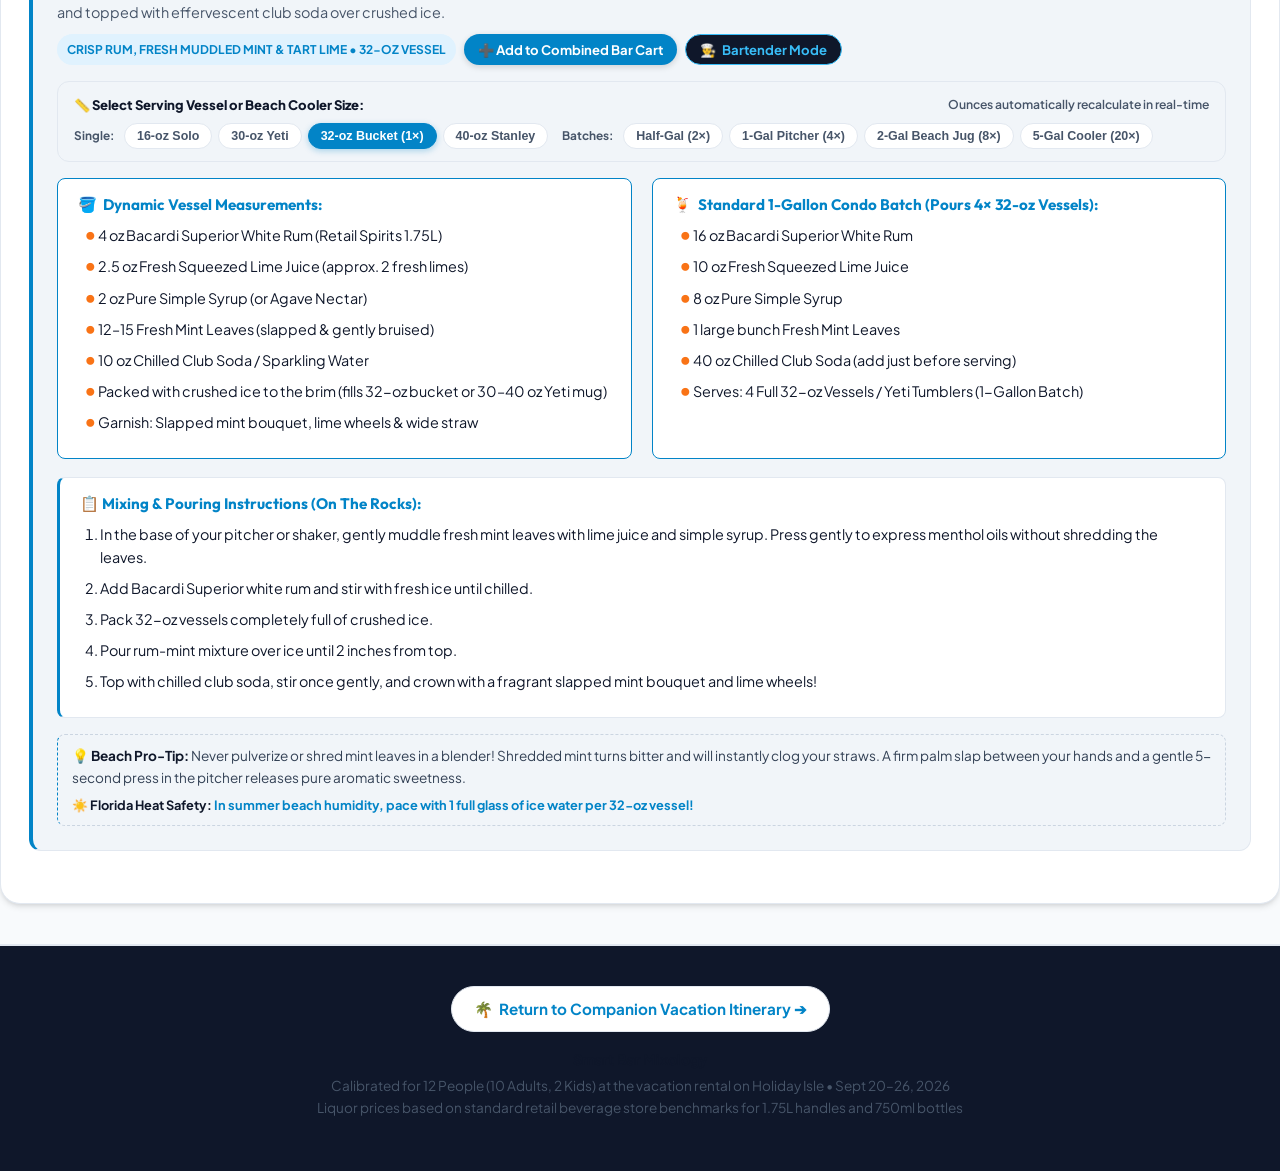
==== commit 24442123: "Add live liquor & ingredient prices, restaurant bar menu costs, and master filter/sort suite" ====
--- a/destin_drinks_and_bar_guide.html
+++ b/destin_drinks_and_bar_guide.html
@@ -4355,6 +4355,398 @@
     .mobile-app-tab.active .icon {
       transform: scale(1.18);
     }
+
+    /* ==========================================================================
+       MASTER FILTER & SORT HUB + BAR VS DIY PRICING MODULE
+       ========================================================================== */
+    
+    /* Master Filter Hub Container */
+    .master-filter-hub {
+      background: var(--surface);
+      border: 1px solid var(--border);
+      border-radius: var(--radius-lg);
+      padding: 22px 24px;
+      margin-bottom: 28px;
+      box-shadow: var(--shadow-md);
+      transition: var(--transition);
+    }
+    body.dark-mode .master-filter-hub {
+      background: #142238;
+      border-color: #233554;
+      box-shadow: 0 4px 20px rgba(0, 0, 0, 0.4);
+    }
+    .master-filter-header {
+      display: flex;
+      justify-content: space-between;
+      align-items: center;
+      flex-wrap: wrap;
+      gap: 12px;
+      margin-bottom: 16px;
+    }
+    .master-filter-title {
+      font-size: 1.15rem;
+      font-weight: 800;
+      color: var(--text-main);
+      display: flex;
+      align-items: center;
+      gap: 8px;
+      margin: 0;
+    }
+    .master-filter-sub {
+      font-size: 0.85rem;
+      color: var(--text-muted);
+      margin-top: 2px;
+    }
+
+    /* Style Filter Pills (WHAT it is) */
+    .style-filter-pills {
+      display: flex;
+      gap: 8px;
+      overflow-x: auto;
+      padding-bottom: 10px;
+      margin-bottom: 16px;
+      scroll-behavior: smooth;
+      -webkit-overflow-scrolling: touch;
+      scrollbar-width: thin;
+    }
+    .style-filter-pills::-webkit-scrollbar {
+      height: 5px;
+    }
+    .style-filter-pills::-webkit-scrollbar-thumb {
+      background: rgba(148, 163, 184, 0.4);
+      border-radius: var(--radius-full);
+    }
+    .style-pill-btn {
+      flex-shrink: 0;
+      padding: 7px 15px;
+      border-radius: var(--radius-full);
+      font-size: 0.84rem;
+      font-weight: 700;
+      cursor: pointer;
+      background: var(--surface-subtle);
+      color: var(--text-main);
+      border: 1.5px solid var(--border);
+      display: inline-flex;
+      align-items: center;
+      gap: 6px;
+      transition: var(--transition);
+      user-select: none;
+      white-space: nowrap;
+    }
+    .style-pill-btn:hover {
+      border-color: var(--primary);
+      transform: translateY(-1px);
+    }
+    .style-pill-btn.active {
+      background: linear-gradient(135deg, #0284c7 0%, #0d9488 100%);
+      color: #ffffff;
+      border-color: #0284c7;
+      box-shadow: 0 4px 12px rgba(2, 132, 199, 0.35);
+      transform: translateY(-1px);
+    }
+
+    /* Secondary Controls Row (Spirit, Venue, Sort) */
+    .filter-controls-row {
+      display: flex;
+      align-items: center;
+      justify-content: space-between;
+      flex-wrap: wrap;
+      gap: 12px;
+      padding-top: 14px;
+      border-top: 1px solid var(--border);
+    }
+    .filter-select-group {
+      display: flex;
+      align-items: center;
+      gap: 10px;
+      flex-wrap: wrap;
+    }
+    .filter-dropdown {
+      padding: 7px 14px;
+      border-radius: var(--radius-md);
+      border: 1px solid var(--border);
+      background: var(--surface);
+      color: var(--text-main);
+      font-size: 0.84rem;
+      font-weight: 600;
+      cursor: pointer;
+      outline: none;
+      transition: var(--transition);
+    }
+    body.dark-mode .filter-dropdown {
+      background: #0d1829;
+      border-color: #233554;
+      color: #f8fafc;
+    }
+    .filter-dropdown:focus {
+      border-color: var(--primary);
+      box-shadow: 0 0 0 2px rgba(2, 132, 199, 0.2);
+    }
+    .filter-reset-btn {
+      padding: 6px 14px;
+      border-radius: var(--radius-full);
+      font-size: 0.8rem;
+      font-weight: 700;
+      cursor: pointer;
+      background: transparent;
+      color: var(--text-muted);
+      border: 1px solid var(--border);
+      transition: var(--transition);
+    }
+    .filter-reset-btn:hover {
+      background: #fee2e2;
+      color: #b91c1c;
+      border-color: #fca5a5;
+    }
+
+    /* Filter Stats Banner */
+    .filter-stats-banner {
+      display: flex;
+      align-items: center;
+      justify-content: space-between;
+      flex-wrap: wrap;
+      gap: 10px;
+      background: var(--surface-subtle);
+      padding: 10px 16px;
+      border-radius: var(--radius-md);
+      margin-top: 14px;
+      font-size: 0.84rem;
+      border: 1px solid var(--border);
+    }
+    .filter-stats-text {
+      font-weight: 600;
+      color: var(--text-main);
+    }
+    .filter-savings-highlight {
+      display: inline-flex;
+      align-items: center;
+      gap: 6px;
+      background: #dcfce7;
+      color: #15803d;
+      padding: 3px 10px;
+      border-radius: var(--radius-full);
+      font-weight: 800;
+      font-size: 0.8rem;
+    }
+    body.dark-mode .filter-savings-highlight {
+      background: rgba(22, 163, 74, 0.25);
+      color: #4ade80;
+    }
+
+    /* Interactive Filter Results Gallery */
+    .filter-results-gallery {
+      display: grid;
+      grid-template-columns: repeat(auto-fill, minmax(280px, 1fr));
+      gap: 14px;
+      margin-top: 16px;
+      max-height: 480px;
+      overflow-y: auto;
+      padding-right: 4px;
+    }
+    .filter-results-gallery::-webkit-scrollbar {
+      width: 6px;
+    }
+    .filter-results-gallery::-webkit-scrollbar-thumb {
+      background: rgba(148, 163, 184, 0.4);
+      border-radius: var(--radius-full);
+    }
+    .filter-card {
+      background: var(--surface);
+      border: 1px solid var(--border);
+      border-radius: var(--radius-md);
+      padding: 14px;
+      display: flex;
+      flex-direction: column;
+      justify-content: space-between;
+      gap: 10px;
+      transition: var(--transition);
+      cursor: pointer;
+    }
+    .filter-card:hover {
+      transform: translateY(-2px);
+      box-shadow: var(--shadow-md);
+      border-color: var(--primary);
+    }
+    body.dark-mode .filter-card {
+      background: #0d1829;
+      border-color: #233554;
+    }
+    .filter-card-top {
+      display: flex;
+      align-items: flex-start;
+      justify-content: space-between;
+      gap: 8px;
+    }
+    .filter-card-title {
+      font-weight: 800;
+      font-size: 0.95rem;
+      color: var(--text-main);
+      display: flex;
+      align-items: center;
+      gap: 6px;
+    }
+    .filter-card-venue {
+      font-size: 0.76rem;
+      color: var(--text-muted);
+      margin-top: 2px;
+    }
+    .filter-pricing-badge-row {
+      display: flex;
+      align-items: center;
+      justify-content: space-between;
+      gap: 8px;
+      background: var(--surface-subtle);
+      padding: 6px 10px;
+      border-radius: var(--radius-sm);
+      font-size: 0.8rem;
+    }
+    body.dark-mode .filter-pricing-badge-row {
+      background: #142238;
+    }
+    .filter-bar-price {
+      color: #dc2626;
+      font-weight: 700;
+    }
+    .filter-diy-price {
+      color: #16a34a;
+      font-weight: 800;
+    }
+    .filter-card-actions {
+      display: flex;
+      align-items: center;
+      justify-content: space-between;
+      gap: 8px;
+      margin-top: 4px;
+    }
+    .filter-jump-btn {
+      flex: 1;
+      padding: 6px 12px;
+      background: var(--primary);
+      color: #ffffff;
+      border-radius: var(--radius-full);
+      font-size: 0.8rem;
+      font-weight: 700;
+      text-align: center;
+      border: none;
+      cursor: pointer;
+      transition: var(--transition);
+    }
+    .filter-jump-btn:hover {
+      background: var(--primary-dark);
+    }
+    .filter-cart-toggle-btn {
+      padding: 6px 12px;
+      border-radius: var(--radius-full);
+      font-size: 0.8rem;
+      font-weight: 700;
+      border: 1px solid var(--border);
+      background: var(--surface-subtle);
+      color: var(--text-main);
+      cursor: pointer;
+      transition: var(--transition);
+    }
+    .filter-cart-toggle-btn.in-cart {
+      background: #16a34a;
+      color: #ffffff;
+      border-color: #16a34a;
+    }
+
+    /* Recipe Card 3-Column Pricing Module */
+    .bar-pricing-card {
+      display: grid;
+      grid-template-columns: repeat(3, 1fr);
+      gap: 12px;
+      background: linear-gradient(135deg, rgba(2, 132, 199, 0.06) 0%, rgba(13, 148, 136, 0.08) 100%);
+      border: 1.5px solid #bae6fd;
+      border-radius: var(--radius-md);
+      padding: 14px 18px;
+      margin: 14px 0;
+    }
+    body.dark-mode .bar-pricing-card {
+      background: linear-gradient(135deg, rgba(2, 132, 199, 0.15) 0%, rgba(13, 148, 136, 0.15) 100%);
+      border-color: #0369a1;
+    }
+    @media (max-width: 640px) {
+      .bar-pricing-card {
+        grid-template-columns: 1fr;
+        gap: 10px;
+      }
+    }
+    .pricing-col {
+      display: flex;
+      flex-direction: column;
+      gap: 2px;
+    }
+    .pricing-label {
+      font-size: 0.74rem;
+      font-weight: 800;
+      text-transform: uppercase;
+      letter-spacing: 0.5px;
+      color: var(--text-muted);
+    }
+    .pricing-value {
+      font-size: 1.35rem;
+      font-weight: 800;
+      font-family: 'Outfit', sans-serif;
+    }
+    .bar-col .pricing-value {
+      color: #dc2626;
+      text-decoration: line-through;
+    }
+    .diy-col .pricing-value {
+      color: #16a34a;
+    }
+    .savings-col .pricing-value {
+      color: #0284c7;
+    }
+    body.dark-mode .savings-col .pricing-value {
+      color: #38bdf8;
+    }
+    .pricing-sub {
+      font-size: 0.75rem;
+      color: var(--text-muted);
+    }
+
+    /* Live Bottle & Ingredient Price Tags Box */
+    .ingredient-price-tags-box {
+      background: var(--surface-subtle);
+      border: 1px dashed var(--border);
+      border-radius: var(--radius-md);
+      padding: 10px 14px;
+      margin-bottom: 14px;
+    }
+    .ingredient-price-tags-title {
+      font-size: 0.75rem;
+      font-weight: 800;
+      text-transform: uppercase;
+      letter-spacing: 0.5px;
+      color: var(--text-muted);
+      margin-bottom: 6px;
+      display: flex;
+      align-items: center;
+      gap: 6px;
+    }
+    .ingredient-price-tags-grid {
+      display: flex;
+      flex-wrap: wrap;
+      gap: 6px;
+    }
+    .ingredient-price-tag {
+      display: inline-flex;
+      align-items: center;
+      gap: 4px;
+      background: var(--surface);
+      border: 1px solid var(--border);
+      border-radius: var(--radius-full);
+      padding: 3px 10px;
+      font-size: 0.75rem;
+      font-weight: 700;
+      color: var(--text-main);
+    }
+    .ingredient-price-tag .tag-price {
+      color: #16a34a;
+      font-weight: 800;
+    }
 </style>
 </head>
 <body>
@@ -4412,19 +4804,91 @@
     </header>
 
     <!-- FLAVOR & SPIRIT 1-TAP FILTER CHIPS -->
-    <div class="filter-chips-container">
-      <div class="filter-chips-bar" id="filterChipsBar">
-        <div class="filter-chip active" onclick="setDrinkFilter('all')"><span>🍹</span> All Drinks (46)</div>
-        <div class="filter-chip" onclick="setDrinkFilter('rum')"><span>🌴</span> Rum (15)</div>
-        <div class="filter-chip" onclick="setDrinkFilter('tequila')"><span>🧂</span> Tequila (7)</div>
-        <div class="filter-chip" onclick="setDrinkFilter('vodka')"><span>🍸</span> Vodka (8)</div>
-        <div class="filter-chip" onclick="setDrinkFilter('whiskey')"><span>🍀</span> Whiskey (4)</div>
-        <div class="filter-chip" onclick="setDrinkFilter('tropical')"><span>🍍</span> Sweet &amp; Tropical</div>
-        <div class="filter-chip" onclick="setDrinkFilter('tart')"><span>🍋</span> Tart &amp; Crisp</div>
-        <div class="filter-chip" onclick="setDrinkFilter('spicy')"><span>🌶️</span> Spicy Kick</div>
-        <div class="filter-chip" onclick="setDrinkFilter('dessert')"><span>🍫</span> Coffee &amp; Dessert</div>
-        <div class="filter-chip" onclick="setDrinkFilter('mocktail')"><span>🧒</span> 0.0% ABV Mocktails</div>
+    <!-- SMART MIXOLOGY MASTER FILTER & SORT HUB -->
+    <div class="master-filter-hub" id="masterFilterHub">
+      <div class="master-filter-header">
+        <div>
+          <h3 class="master-filter-title"><span>🍹</span> Filter &amp; Sort Cocktails by Style &amp; Spirit</h3>
+          <p class="master-filter-sub">
+            Organize all 46 drinks by style (Margaritas, Whiskey Drinks, Punches, Martinis), spirit, or bar venue — compare restaurant bar prices vs. DIY batch cost!
+          </p>
+        </div>
+        <button type="button" class="filter-reset-btn" onclick="resetMasterFilters()">
+          ↺ Reset Filters
+        </button>
       </div>
+
+      <!-- Row 1: Drink Style Filter Pills (WHAT it is) -->
+      <div class="style-filter-pills" id="styleFilterPills">
+        <button type="button" class="style-pill-btn active" onclick="setDrinkStyleFilter('all')"><span>🍹</span> All Drinks (46)</button>
+        <button type="button" class="style-pill-btn" onclick="setDrinkStyleFilter('margarita')"><span>🧂</span> Margaritas (7)</button>
+        <button type="button" class="style-pill-btn" onclick="setDrinkStyleFilter('whiskey')"><span>🥃</span> Whiskey &amp; Bourbon (6)</button>
+        <button type="button" class="style-pill-btn" onclick="setDrinkStyleFilter('punch_bucket')"><span>🪣</span> Beach Buckets &amp; Punches (6)</button>
+        <button type="button" class="style-pill-btn" onclick="setDrinkStyleFilter('tiki_tropical')"><span>🌴</span> Tiki &amp; Tropical (7)</button>
+        <button type="button" class="style-pill-btn" onclick="setDrinkStyleFilter('martini')"><span>🍸</span> Martinis &amp; Sours (5)</button>
+        <button type="button" class="style-pill-btn" onclick="setDrinkStyleFilter('mule_highball')"><span>🧊</span> Mules &amp; Highballs (7)</button>
+        <button type="button" class="style-pill-btn" onclick="setDrinkStyleFilter('creamy_dessert')"><span>🍫</span> Dessert &amp; Mudslides (3)</button>
+        <button type="button" class="style-pill-btn" onclick="setDrinkStyleFilter('bloody_mary')"><span>🌶️</span> Bloody Marys &amp; Savory (3)</button>
+        <button type="button" class="style-pill-btn" onclick="setDrinkStyleFilter('mocktail')"><span>🧒</span> 0.0% Mocktails (4)</button>
+      </div>
+
+      <!-- Row 2: Secondary Dropdown Filters & Sorting -->
+      <div class="filter-controls-row">
+        <div class="filter-select-group">
+          <div>
+            <label style="font-size: 0.72rem; font-weight: 800; text-transform: uppercase; color: var(--text-muted); display: block; margin-bottom: 3px;">Spirit Base:</label>
+            <select id="filterSpiritSelect" class="filter-dropdown" onchange="applyMasterFilters()">
+              <option value="all" selected>All Spirits (46)</option>
+              <option value="rum">🌴 Rum (15 Drinks)</option>
+              <option value="tequila">🧂 Tequila (7 Drinks)</option>
+              <option value="vodka">🍸 Vodka (8 Drinks)</option>
+              <option value="whiskey">🥃 Whiskey / Bourbon (5 Drinks)</option>
+              <option value="gin">🌲 Gin (2 Drinks)</option>
+              <option value="none">🧒 Non-Alcoholic (4 Drinks)</option>
+            </select>
+          </div>
+
+          <div>
+            <label style="font-size: 0.72rem; font-weight: 800; text-transform: uppercase; color: var(--text-muted); display: block; margin-bottom: 3px;">Bar / Venue:</label>
+            <select id="filterVenueSelect" class="filter-dropdown" onchange="applyMasterFilters()">
+              <option value="all" selected>All Venues (46)</option>
+              <option value="bp">🌴 The Back Porch Beach Bar (14)</option>
+              <option value="mc">🍀 McGuire's Irish Pub (12)</option>
+              <option value="obs">🦀 Old Bay Steamer Bar (8)</option>
+              <option value="cl">🍸 Vacation &amp; Resort Classics (12)</option>
+            </select>
+          </div>
+        </div>
+
+        <div class="filter-select-group">
+          <div>
+            <label style="font-size: 0.72rem; font-weight: 800; text-transform: uppercase; color: var(--text-muted); display: block; margin-bottom: 3px;">Sort Drinks By:</label>
+            <select id="filterSortSelect" class="filter-dropdown" onchange="applyMasterFilters()">
+              <option value="featured" selected>⭐ Featured / Curated</option>
+              <option value="savings_desc">💰 Biggest Bar Savings ($$$)</option>
+              <option value="bar_price_desc">🏪 Highest Bar Menu Price</option>
+              <option value="diy_cost_asc">💲 Lowest DIY Batch Cost</option>
+              <option value="name_asc">🔤 Name (A → Z)</option>
+              <option value="potency_desc">⚡ Highest ABV / Potency</option>
+            </select>
+          </div>
+        </div>
+      </div>
+
+      <!-- Row 3: Filter Stats & Summary Banner -->
+      <div class="filter-stats-banner" id="filterStatsBanner">
+        <div class="filter-stats-text" id="filterStatsText">Showing all 46 cocktails across all venues</div>
+        <div class="filter-savings-highlight" id="filterSavingsHighlight">
+          <span>💰</span> Average Bar Price: ~$16.20 • Average DIY Cost: ~$3.40 (79% Savings)
+        </div>
+      </div>
+
+      <!-- Row 4: Interactive Live Results Gallery -->
+      <div class="filter-results-gallery" id="filterResultsGallery">
+        <!-- Rendered dynamically by applyMasterFilters() -->
+      </div>
+    </div>
+
     </div>
 
     <!-- 7-DAY DESTIN VACATION ITINERARY DRINK PAIRINGS -->
@@ -5141,6 +5605,322 @@
         </div>
       `;
     }
+
+    
+    // ==========================================================================
+    // DRINK PRICING & RESTAURANT MENU COSTS DATABASE (46 COCKTAILS)
+    // ==========================================================================
+    const drinkPricingDatabase = {
+      // The Back Porch Beach Bar (14)
+      bp_ultimate_porchpunch: { type: 'punch_bucket', spirit: 'rum', barPrice: 22.00, diyCost: 3.90, barName: 'The Back Porch Beach Bar', styleLabel: 'Beach Bucket & Punch' },
+      bp_porchpunch: { type: 'punch_bucket', spirit: 'rum', barPrice: 18.00, diyCost: 3.40, barName: 'The Back Porch Beach Bar', styleLabel: 'Beach Bucket & Punch' },
+      bp_pattywacked: { type: 'creamy_dessert', spirit: 'rum', barPrice: 17.00, diyCost: 3.60, barName: 'The Back Porch Beach Bar', styleLabel: 'Dessert & Mudslide' },
+      bp_beachbucket: { type: 'punch_bucket', spirit: 'rum', barPrice: 24.00, diyCost: 4.10, barName: 'The Back Porch Beach Bar', styleLabel: '32-oz Souvenir Beach Bucket' },
+      bp_porchmargarita: { type: 'margarita', spirit: 'tequila', barPrice: 17.50, diyCost: 3.80, barName: 'The Back Porch Beach Bar', styleLabel: 'Craft Margarita' },
+      bp_strawberry_margarita: { type: 'margarita', spirit: 'tequila', barPrice: 16.50, diyCost: 3.50, barName: 'The Back Porch Beach Bar', styleLabel: 'Fruity Margarita' },
+      bp_mango_margarita: { type: 'margarita', spirit: 'tequila', barPrice: 16.50, diyCost: 3.50, barName: 'The Back Porch Beach Bar', styleLabel: 'Tropical Margarita' },
+      bp_spicy_margarita: { type: 'margarita', spirit: 'tequila', barPrice: 16.50, diyCost: 3.50, barName: 'The Back Porch Beach Bar', styleLabel: 'Spicy Margarita' },
+      bp_dragonfruit_margarita: { type: 'margarita', spirit: 'tequila', barPrice: 17.00, diyCost: 3.70, barName: 'The Back Porch Beach Bar', styleLabel: 'Signature Margarita' },
+      bp_bloodymary: { type: 'bloody_mary', spirit: 'vodka', barPrice: 15.00, diyCost: 2.80, barName: 'The Back Porch Beach Bar', styleLabel: 'Savory Bloody Mary' },
+      bp_painkiller: { type: 'tiki_tropical', spirit: 'rum', barPrice: 16.50, diyCost: 3.60, barName: 'The Back Porch Beach Bar', styleLabel: 'Tiki & Tropical Cooler' },
+      bp_rumrunner: { type: 'tiki_tropical', spirit: 'rum', barPrice: 16.00, diyCost: 3.80, barName: 'The Back Porch Beach Bar', styleLabel: 'Tiki & Tropical Cooler' },
+      bp_peachlemonade: { type: 'mule_highball', spirit: 'vodka', barPrice: 14.50, diyCost: 2.60, barName: 'The Back Porch Beach Bar', styleLabel: 'Mule & Highball Cooler' },
+      bp_sunset_punch_kid: { type: 'mocktail', spirit: 'none', barPrice: 7.50, diyCost: 1.20, barName: 'The Back Porch Beach Bar', styleLabel: '0.0% ABV Mocktail' },
+
+      // McGuire's Irish Pub (12)
+      mc_irish_wake: { type: 'punch_bucket', spirit: 'rum', barPrice: 17.50, diyCost: 3.70, barName: "McGuire's Irish Pub", styleLabel: 'Mason Jar Tavern Legend' },
+      mc_emory_chenoweth: { type: 'tiki_tropical', spirit: 'rum', barPrice: 16.50, diyCost: 3.50, barName: "McGuire's Irish Pub", styleLabel: 'Tropical Rum Punch' },
+      mc_iced_irish_coffee: { type: 'whiskey', spirit: 'whiskey', barPrice: 14.50, diyCost: 3.20, barName: "McGuire's Irish Pub", styleLabel: 'Whiskey Coffee Cocktail' },
+      mc_bloody_irish: { type: 'bloody_mary', spirit: 'whiskey', barPrice: 15.50, diyCost: 3.30, barName: "McGuire's Irish Pub", styleLabel: 'Pub Bloody Mary' },
+      mc_dublin_mule: { type: 'mule_highball', spirit: 'whiskey', barPrice: 14.00, diyCost: 2.90, barName: "McGuire's Irish Pub", styleLabel: 'Irish Whiskey Mule' },
+      mc_blueberry_lemon_drop: { type: 'martini', spirit: 'vodka', barPrice: 15.50, diyCost: 2.80, barName: "McGuire's Irish Pub", styleLabel: 'Craft Martini' },
+      mc_strawberry_twist: { type: 'martini', spirit: 'vodka', barPrice: 15.50, diyCost: 2.80, barName: "McGuire's Irish Pub", styleLabel: 'Craft Martini' },
+      mc_chocolate_moose: { type: 'creamy_dessert', spirit: 'vodka', barPrice: 16.50, diyCost: 3.90, barName: "McGuire's Irish Pub", styleLabel: 'Dessert Martini' },
+      mc_james_bond: { type: 'martini', spirit: 'vodka', barPrice: 17.00, diyCost: 3.80, barName: "McGuire's Irish Pub", styleLabel: 'Double Shot Martini' },
+      mc_south_of_the_border: { type: 'margarita', spirit: 'tequila', barPrice: 15.50, diyCost: 3.40, barName: "McGuire's Irish Pub", styleLabel: 'Pub Margarita' },
+      mc_smoked_old_fashioned: { type: 'whiskey', spirit: 'whiskey', barPrice: 16.00, diyCost: 3.10, barName: "McGuire's Irish Pub", styleLabel: 'Tavern Whiskey Classic' },
+      mc_root_beer_float_kid: { type: 'mocktail', spirit: 'none', barPrice: 6.50, diyCost: 1.10, barName: "McGuire's Irish Pub", styleLabel: 'Draft Root Beer Mocktail' },
+
+      // Old Bay Steamer (8)
+      obs_blt: { type: 'whiskey', spirit: 'whiskey', barPrice: 15.50, diyCost: 2.90, barName: 'Old Bay Steamer Bar', styleLabel: 'Whiskey Sweet Tea Cooler' },
+      obs_bahamamama: { type: 'tiki_tropical', spirit: 'rum', barPrice: 16.00, diyCost: 3.40, barName: 'Old Bay Steamer Bar', styleLabel: 'Tiki & Tropical Cooler' },
+      obs_cucumbercooler: { type: 'mule_highball', spirit: 'gin', barPrice: 14.50, diyCost: 2.70, barName: 'Old Bay Steamer Bar', styleLabel: 'Gin Highball Cooler' },
+      obs_strongisland: { type: 'punch_bucket', spirit: 'vodka', barPrice: 19.50, diyCost: 4.20, barName: 'Old Bay Steamer Bar', styleLabel: '5-Spirits Powerhouse' },
+      obs_seafoodbloodymary: { type: 'bloody_mary', spirit: 'vodka', barPrice: 18.50, diyCost: 3.90, barName: 'Old Bay Steamer Bar', styleLabel: 'Loaded Seafood Bloody Mary' },
+      obs_topshelfmargarita: { type: 'margarita', spirit: 'tequila', barPrice: 17.00, diyCost: 3.60, barName: 'Old Bay Steamer Bar', styleLabel: 'Top Shelf Margarita' },
+      obs_bushwacker: { type: 'creamy_dessert', spirit: 'rum', barPrice: 16.50, diyCost: 3.70, barName: 'Old Bay Steamer Bar', styleLabel: 'Creamy Coastal Bushwacker' },
+      obs_little_steamer_kid: { type: 'mocktail', spirit: 'none', barPrice: 6.00, diyCost: 0.90, barName: 'Old Bay Steamer Bar', styleLabel: 'Sweet Tea Lemonade Mocktail' },
+
+      // Vacation Classics (12)
+      cl_classic_mojito: { type: 'mule_highball', spirit: 'rum', barPrice: 15.00, diyCost: 2.60, barName: 'Resort Beach Bar', styleLabel: 'Classic Rum Highball' },
+      cl_classic_pina_colada: { type: 'tiki_tropical', spirit: 'rum', barPrice: 16.50, diyCost: 3.40, barName: 'Resort Beach Bar', styleLabel: 'Tiki & Tropical Classic' },
+      cl_classic_mai_tai: { type: 'tiki_tropical', spirit: 'rum', barPrice: 17.50, diyCost: 3.60, barName: 'Tiki Lounge / Resort Bar', styleLabel: 'Authentic 1944 Tiki' },
+      cl_classic_paloma: { type: 'mule_highball', spirit: 'tequila', barPrice: 15.00, diyCost: 2.70, barName: 'Resort Beach Bar', styleLabel: 'Tequila Highball Cooler' },
+      cl_classic_tequila_sunrise: { type: 'tiki_tropical', spirit: 'tequila', barPrice: 14.50, diyCost: 2.50, barName: 'Resort Beach Bar', styleLabel: 'Tequila Sunset Classic' },
+      cl_classic_moscow_mule: { type: 'mule_highball', spirit: 'vodka', barPrice: 14.00, diyCost: 2.70, barName: 'Cocktail Lounge', styleLabel: 'Copper Mug Mule' },
+      cl_classic_daiquiri: { type: 'martini', spirit: 'rum', barPrice: 14.50, diyCost: 2.40, barName: 'Cocktail Lounge', styleLabel: 'Classic Cuban Sour' },
+      cl_classic_espresso_martini: { type: 'martini', spirit: 'vodka', barPrice: 17.00, diyCost: 3.30, barName: 'Nightclub / Lounge', styleLabel: 'Cold Brew Martini' },
+      cl_classic_long_island: { type: 'punch_bucket', spirit: 'vodka', barPrice: 16.50, diyCost: 3.80, barName: 'Resort Beach Bar', styleLabel: '5-Spirits Powerhouse' },
+      cl_classic_whiskey_sour: { type: 'whiskey', spirit: 'whiskey', barPrice: 15.00, diyCost: 2.90, barName: 'Cocktail Lounge', styleLabel: 'Classic Whiskey Sour' },
+      cl_classic_dark_and_stormy: { type: 'mule_highball', spirit: 'rum', barPrice: 15.50, diyCost: 2.80, barName: 'Resort Beach Bar', styleLabel: 'Dark Rum Highball' },
+      cl_classic_coconut_limeade_kid: { type: 'mocktail', spirit: 'none', barPrice: 7.00, diyCost: 1.20, barName: 'Resort Beach Bar', styleLabel: 'Tropical Cream Mocktail' }
+    };
+
+    function renderPriceComparisonCard(fullKey) {
+      const p = drinkPricingDatabase[fullKey] || { barPrice: 16.00, diyCost: 3.40, barName: 'Beach Bar / Restaurant', styleLabel: 'Vacation Cocktail' };
+      const savings = Math.max(0, p.barPrice - p.diyCost);
+      const savingsPct = Math.round((savings / p.barPrice) * 100);
+
+      // Collect live bottle pricing tags from customBarDatabase.drinks
+      const drinkData = (typeof customBarDatabase !== 'undefined' && customBarDatabase.drinks) ? customBarDatabase.drinks[fullKey] : null;
+      let bottleTagsHtml = '';
+      if (drinkData && Array.isArray(drinkData.items) && typeof customBarDatabase.items !== 'undefined') {
+        const tags = [];
+        drinkData.items.forEach(itemId => {
+          const item = customBarDatabase.items[itemId];
+          if (item && item.price && (item.cat === 'spirits' || item.cat === 'liqueur' || item.cat === 'mixer')) {
+            const shortName = item.name.split('(')[0].trim();
+            const size = item.name.match(/\(([^)]+)\)/)?.[1] || '';
+            tags.push(`<span class="ingredient-price-tag"><span>🍾</span> ${shortName} ${size ? '(' + size + ')' : ''}: <span class="tag-price">$${item.price.toFixed(2)}</span></span>`);
+          }
+        });
+        if (tags.length > 0) {
+          bottleTagsHtml = `
+            <div class="ingredient-price-tags-box">
+              <div class="ingredient-price-tags-title">
+                <span>🏷️</span> Live Retail Bottle &amp; Ingredient Pricing Benchmark:
+              </div>
+              <div class="ingredient-price-tags-grid">
+                ${tags.join('')}
+              </div>
+            </div>
+          `;
+        }
+      }
+
+      return `
+        <div class="bar-pricing-card">
+          <div class="pricing-col bar-col">
+            <div class="pricing-label">🏪 Bar &amp; Restaurant Menu Price</div>
+            <div class="pricing-value">$${p.barPrice.toFixed(2)}</div>
+            <div class="pricing-sub">Typical price at ${p.barName}</div>
+          </div>
+          <div class="pricing-col diy-col">
+            <div class="pricing-label">🍹 DIY Vacation Batch Cost</div>
+            <div class="pricing-value">~$${p.diyCost.toFixed(2)}</div>
+            <div class="pricing-sub">Per 32-oz Souvenir Vessel / Pour</div>
+          </div>
+          <div class="pricing-col savings-col">
+            <div class="pricing-label">💰 Your Group Savings</div>
+            <div class="pricing-value">Save $${savings.toFixed(2)}</div>
+            <div class="pricing-sub">${savingsPct}% savings • $${(savings * 8).toFixed(0)} saved per 8 drinks!</div>
+          </div>
+        </div>
+        ${bottleTagsHtml}
+      `;
+    }
+
+    // ==========================================================================
+    // MASTER FILTER & SORT CONTROLLER
+    // ==========================================================================
+    let currentMasterStyle = 'all';
+
+    function setDrinkStyleFilter(styleKey) {
+      currentMasterStyle = styleKey;
+      document.querySelectorAll('#styleFilterPills .style-pill-btn').forEach(btn => {
+        const isTarget = btn.getAttribute('onclick')?.includes(`'${styleKey}'`);
+        btn.classList.toggle('active', isTarget);
+      });
+      applyMasterFilters();
+    }
+
+    function resetMasterFilters() {
+      currentMasterStyle = 'all';
+      const spiritSel = document.getElementById('filterSpiritSelect');
+      const venueSel = document.getElementById('filterVenueSelect');
+      const sortSel = document.getElementById('filterSortSelect');
+      if (spiritSel) spiritSel.value = 'all';
+      if (venueSel) venueSel.value = 'all';
+      if (sortSel) sortSel.value = 'featured';
+
+      document.querySelectorAll('#styleFilterPills .style-pill-btn').forEach(btn => {
+        btn.classList.toggle('active', btn.getAttribute('onclick')?.includes("'all'"));
+      });
+      applyMasterFilters();
+      showToast('↺ Filters reset to all 46 cocktails');
+    }
+
+    function applyMasterFilters() {
+      const spiritVal = document.getElementById('filterSpiritSelect')?.value || 'all';
+      const venueVal = document.getElementById('filterVenueSelect')?.value || 'all';
+      const sortVal = document.getElementById('filterSortSelect')?.value || 'featured';
+
+      const searchIndex = buildSearchIndex();
+      let matches = searchIndex.filter(item => {
+        const pricing = drinkPricingDatabase[item.key] || {};
+        
+        // 1. Style / Type check
+        if (currentMasterStyle !== 'all') {
+          if (currentMasterStyle === 'whiskey') {
+            if (pricing.type !== 'whiskey' && pricing.spirit !== 'whiskey') return false;
+          } else if (pricing.type !== currentMasterStyle) {
+            return false;
+          }
+        }
+
+        // 2. Spirit check
+        if (spiritVal !== 'all') {
+          if (spiritVal === 'none') {
+            if (pricing.spirit !== 'none') return false;
+          } else if (pricing.spirit !== spiritVal && item.spirit !== spiritVal) {
+            return false;
+          }
+        }
+
+        // 3. Venue check
+        if (venueVal !== 'all') {
+          if (item.venue !== venueVal) return false;
+        }
+
+        return true;
+      });
+
+      // Sort matches
+      if (sortVal === 'savings_desc') {
+        matches.sort((a, b) => {
+          const pa = drinkPricingDatabase[a.key] || { barPrice: 0, diyCost: 0 };
+          const pb = drinkPricingDatabase[b.key] || { barPrice: 0, diyCost: 0 };
+          return (pb.barPrice - pb.diyCost) - (pa.barPrice - pa.diyCost);
+        });
+      } else if (sortVal === 'bar_price_desc') {
+        matches.sort((a, b) => {
+          const pa = drinkPricingDatabase[a.key] || { barPrice: 0 };
+          const pb = drinkPricingDatabase[b.key] || { barPrice: 0 };
+          return pb.barPrice - pa.barPrice;
+        });
+      } else if (sortVal === 'diy_cost_asc') {
+        matches.sort((a, b) => {
+          const pa = drinkPricingDatabase[a.key] || { diyCost: 0 };
+          const pb = drinkPricingDatabase[b.key] || { diyCost: 0 };
+          return pa.diyCost - pb.diyCost;
+        });
+      } else if (sortVal === 'name_asc') {
+        matches.sort((a, b) => a.title.localeCompare(b.title));
+      } else if (sortVal === 'potency_desc') {
+        const potOrder = { high: 3, med: 2, mocktail: 1 };
+        matches.sort((a, b) => (potOrder[b.potency] || 2) - (potOrder[a.potency] || 2));
+      }
+
+      // Update stats banner
+      renderFilterStats(matches);
+
+      // Render interactive cards gallery
+      renderFilterGallery(matches);
+
+      // Also synchronize Smart Bar Builder drink cards below
+      syncSmartBarCardsFilter(matches);
+    }
+
+    function renderFilterStats(matches) {
+      const textEl = document.getElementById('filterStatsText');
+      const highEl = document.getElementById('filterSavingsHighlight');
+      if (!textEl || !highEl) return;
+
+      const count = matches.length;
+      if (count === 0) {
+        textEl.textContent = 'No drinks match the selected filters';
+        highEl.innerHTML = '<span>⚠️</span> Try selecting "All Spirits" or resetting filters';
+        return;
+      }
+
+      let totalBar = 0;
+      let totalDiy = 0;
+      matches.forEach(m => {
+        const p = drinkPricingDatabase[m.key] || { barPrice: 16, diyCost: 3.4 };
+        totalBar += p.barPrice;
+        totalDiy += p.diyCost;
+      });
+
+      const avgBar = totalBar / count;
+      const avgDiy = totalDiy / count;
+      const avgSavings = avgBar - avgDiy;
+      const pct = Math.round((avgSavings / avgBar) * 100);
+
+      textEl.textContent = `Showing ${count} cocktail${count === 1 ? '' : 's'} matching criteria`;
+      highEl.innerHTML = `<span>💰</span> Avg Bar: $${avgBar.toFixed(2)} • Avg DIY: ~$${avgDiy.toFixed(2)} (Save $${avgSavings.toFixed(2)} / ${pct}%)`;
+    }
+
+    function renderFilterGallery(matches) {
+      const gallery = document.getElementById('filterResultsGallery');
+      if (!gallery) return;
+
+      if (matches.length === 0) {
+        gallery.innerHTML = `
+          <div style="grid-column: 1 / -1; padding: 28px; text-align: center; color: var(--text-muted);">
+            No cocktails found. Click <button type="button" class="filter-reset-btn" onclick="resetMasterFilters()" style="display: inline-block; margin-left: 6px;">Reset Filters</button> to view all 46 drinks.
+          </div>
+        `;
+        return;
+      }
+
+      let html = '';
+      matches.forEach(m => {
+        const p = drinkPricingDatabase[m.key] || { barPrice: 16.00, diyCost: 3.40, barName: 'Bar', styleLabel: 'Cocktail' };
+        const savings = Math.max(0, p.barPrice - p.diyCost);
+        const savingsPct = Math.round((savings / p.barPrice) * 100);
+        const inCart = customBarSelectedDrinks && customBarSelectedDrinks.has(m.key);
+        const cleanTitle = m.title.split('(')[0].trim();
+
+        html += `
+          <div class="filter-card" onclick="navigateToRecipe('${m.key}', event, 'Filter &amp; Sort Hub')">
+            <div>
+              <div class="filter-card-top">
+                <div>
+                  <div class="filter-card-title">${cleanTitle}</div>
+                  <div class="filter-card-venue">${m.venueName} • ${p.styleLabel}</div>
+                </div>
+                <span class="deal-badge" style="font-size: 0.7rem; font-weight: 800;">${m.spirit ? m.spirit.toUpperCase() : 'DRINK'}</span>
+              </div>
+            </div>
+
+            <div class="filter-pricing-badge-row">
+              <div>
+                <span style="font-size: 0.72rem; color: var(--text-muted); display: block;">Bar Price</span>
+                <span class="filter-bar-price">$${p.barPrice.toFixed(2)}</span>
+              </div>
+              <div style="text-align: center;">
+                <span style="font-size: 0.72rem; color: var(--text-muted); display: block;">Condo DIY</span>
+                <span class="filter-diy-price">~$${p.diyCost.toFixed(2)}</span>
+              </div>
+              <div style="text-align: right;">
+                <span style="font-size: 0.72rem; color: var(--text-muted); display: block;">Savings</span>
+                <span style="color: #0284c7; font-weight: 800; font-size: 0.8rem;">Save $${savings.toFixed(2)} (${savingsPct}%)</span>
+              </div>
+            </div>
+
+            <div class="filter-card-actions" onclick="event.stopPropagation()">
+              <button type="button" class="filter-jump-btn" onclick="navigateToRecipe('${m.key}', event, 'Filter &amp; Sort Hub')">
+                📖 View Recipe ➔
+              </button>
+              <button type="button" class="filter-cart-toggle-btn ${inCart ? 'in-cart' : ''}" onclick="toggleCustomDrinkFromRecipe('${m.key}')" title="Add or remove from Bar Cart">
+                ${inCart ? '✓ In Cart' : '+ Cart'}
+              </button>
+            </div>
+          </div>
+        `;
+      });
+      gallery.innerHTML = html;
+    }
+
+    function syncSmartBarCardsFilter(matchingList) {
+      const matchingKeys = new Set(matchingList.map(m => m.key));
+      document.querySelectorAll('.drink-card').forEach(card => {
+        const dKey = card.getAttribute('onclick')?.match(/'([^']+)'/)?.[1] || '';
+        if (!dKey) return;
+        card.style.display = matchingKeys.has(dKey) ? 'flex' : 'none';
+      });
+    }
+
 
     function renderRecipeCarousels() {
       renderSingleCarousel('bp', 'carousel_bp', recipeData, showRecipe);
@@ -6570,6 +7350,7 @@
       displayArea.innerHTML = `
         ${getReturnBreadcrumbHtml()}
         ${getStepperHtml('bp', key, recipeData)}
+        ${renderPriceComparisonCard(fullKey)}
         <div class="recipe-display-card" id="recipeCard_${key}" style="border-left: 4px solid var(--coral);">
           <div class="recipe-title-bar">
             <div>
@@ -7032,6 +7813,7 @@
       displayArea.innerHTML = `
         ${getReturnBreadcrumbHtml()}
         ${getStepperHtml('mc', key, mcguiresRecipeData)}
+        ${renderPriceComparisonCard(fullKey)}
         <div class="recipe-display-card" id="recipeCard_${key}" style="border-left: 4px solid #16a34a;">
           <div class="recipe-title-bar">
             <div>
@@ -8842,6 +9624,7 @@
       initTheme();
       initCustomBar();
       renderRecipeCarousels();
+      applyMasterFilters();
       showRecipe('beachbucket');
       showMcguiresRecipe('irish_wake');
       showOldBayRecipe('obs_blt');
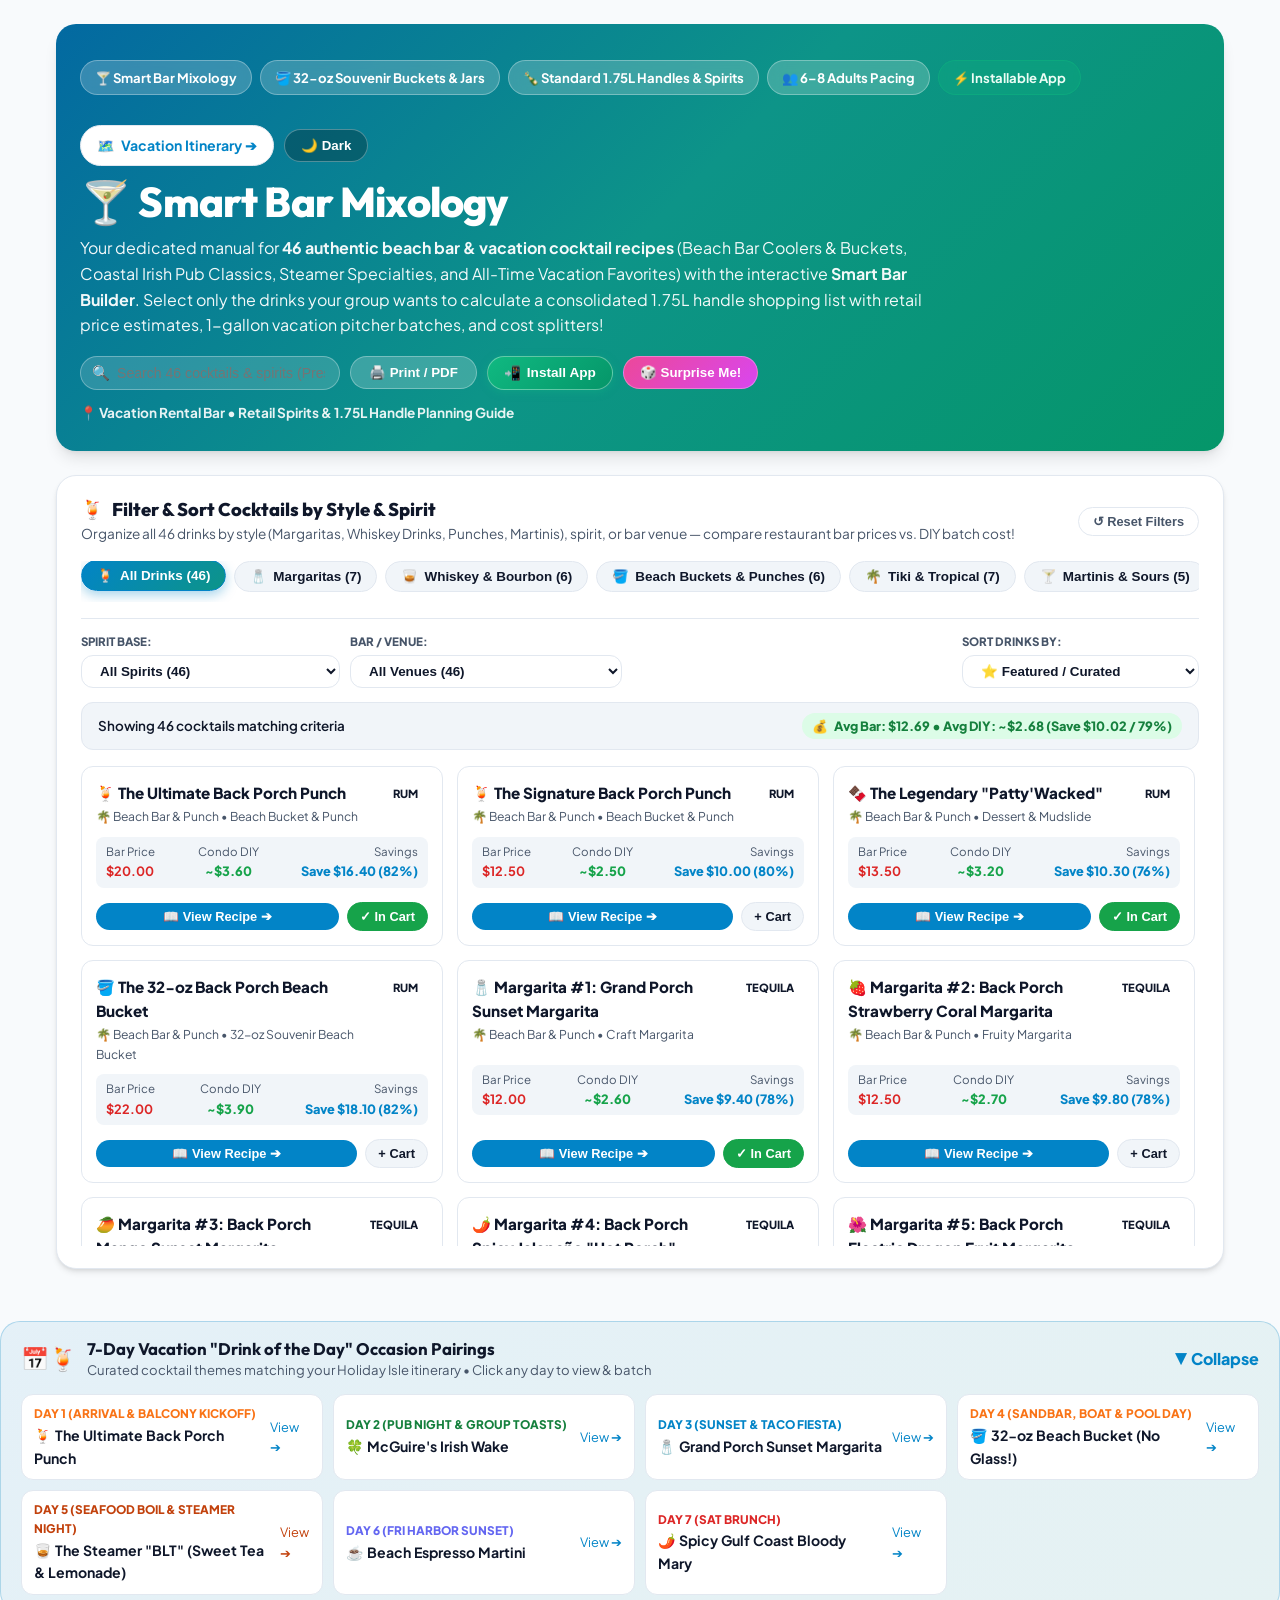
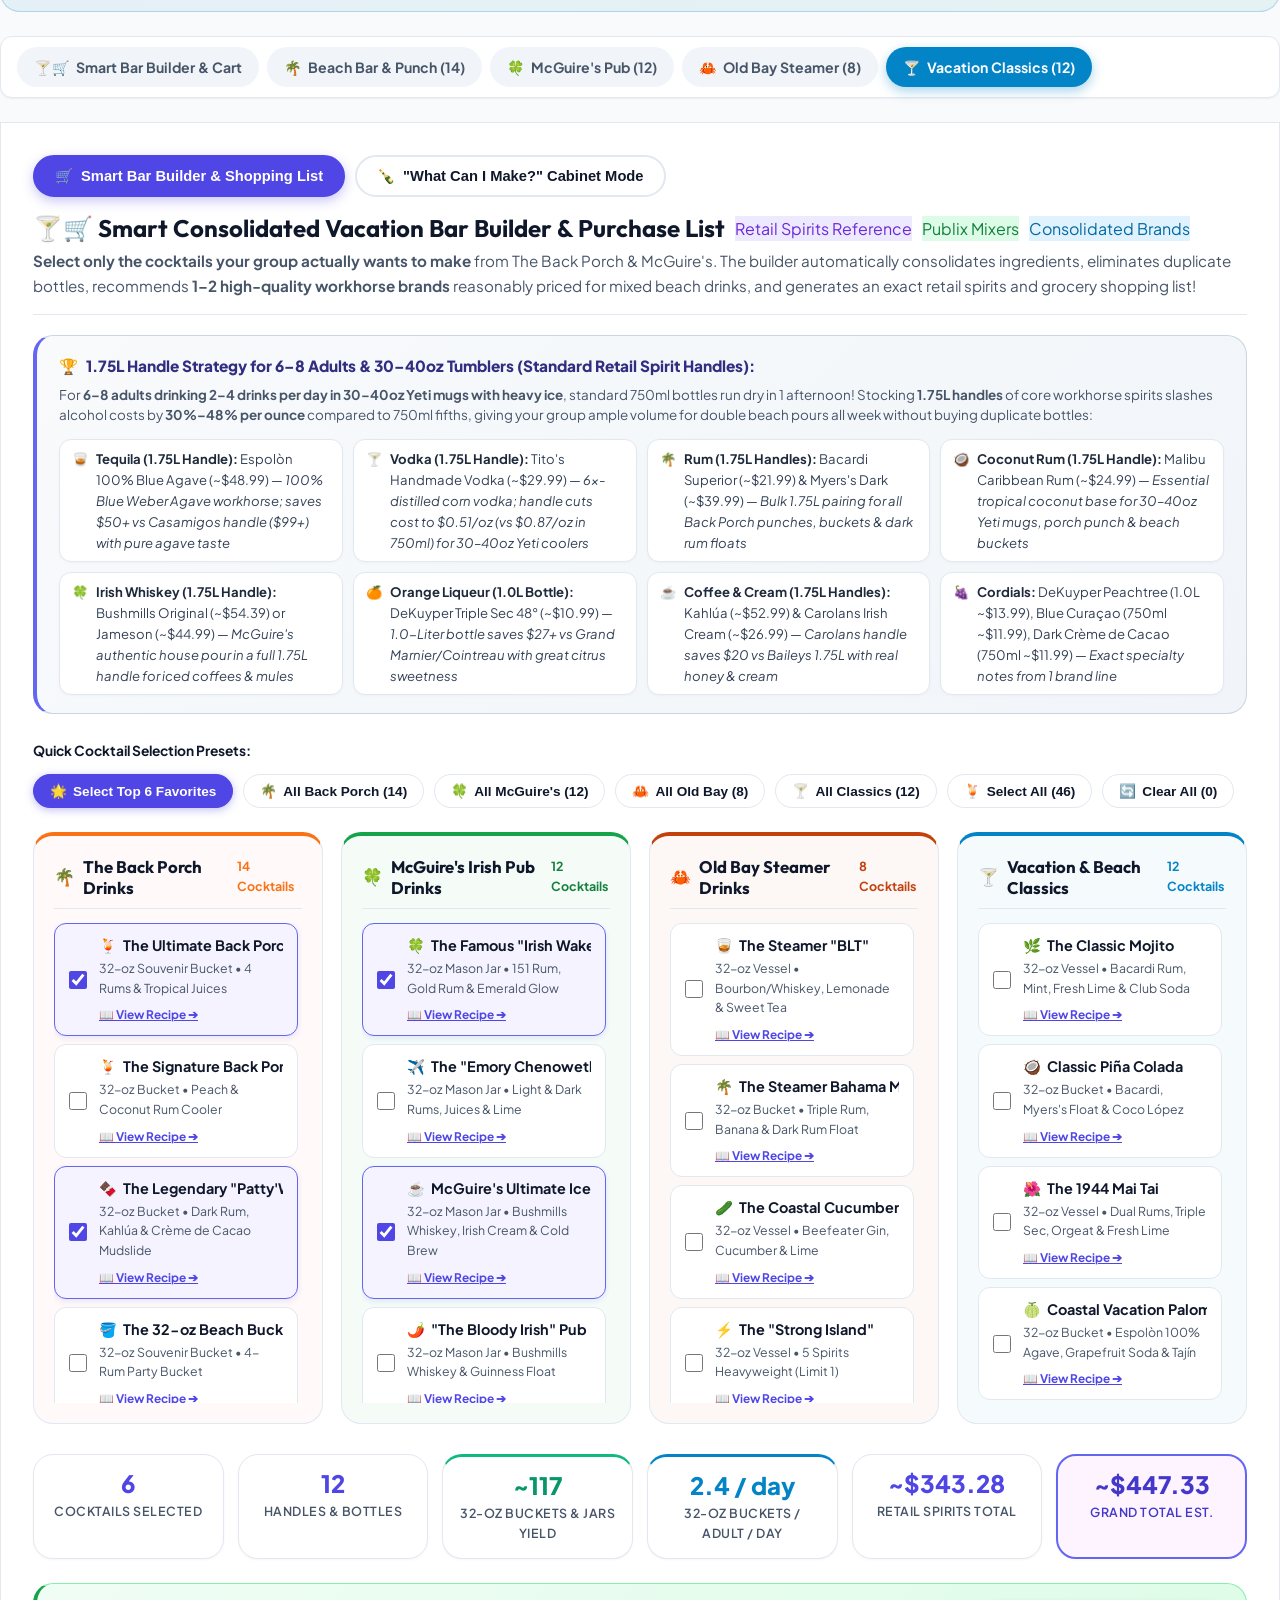
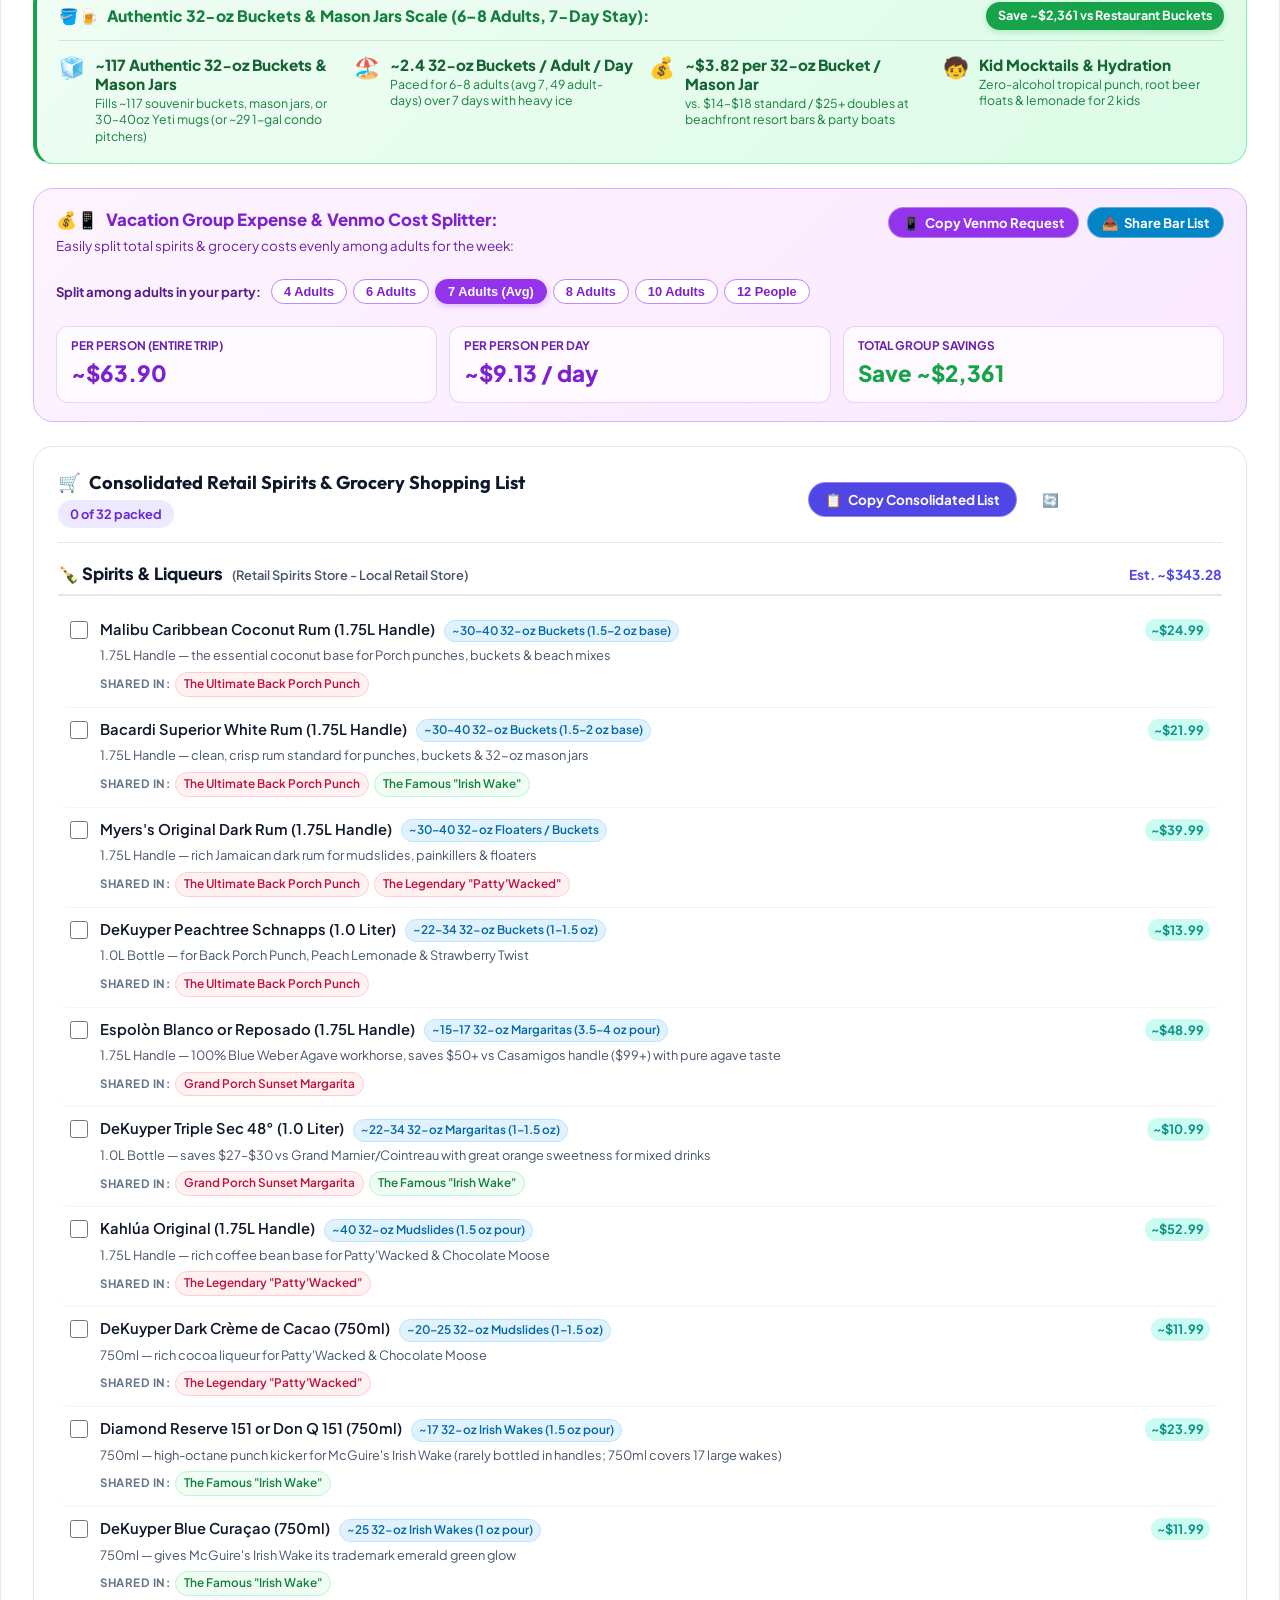
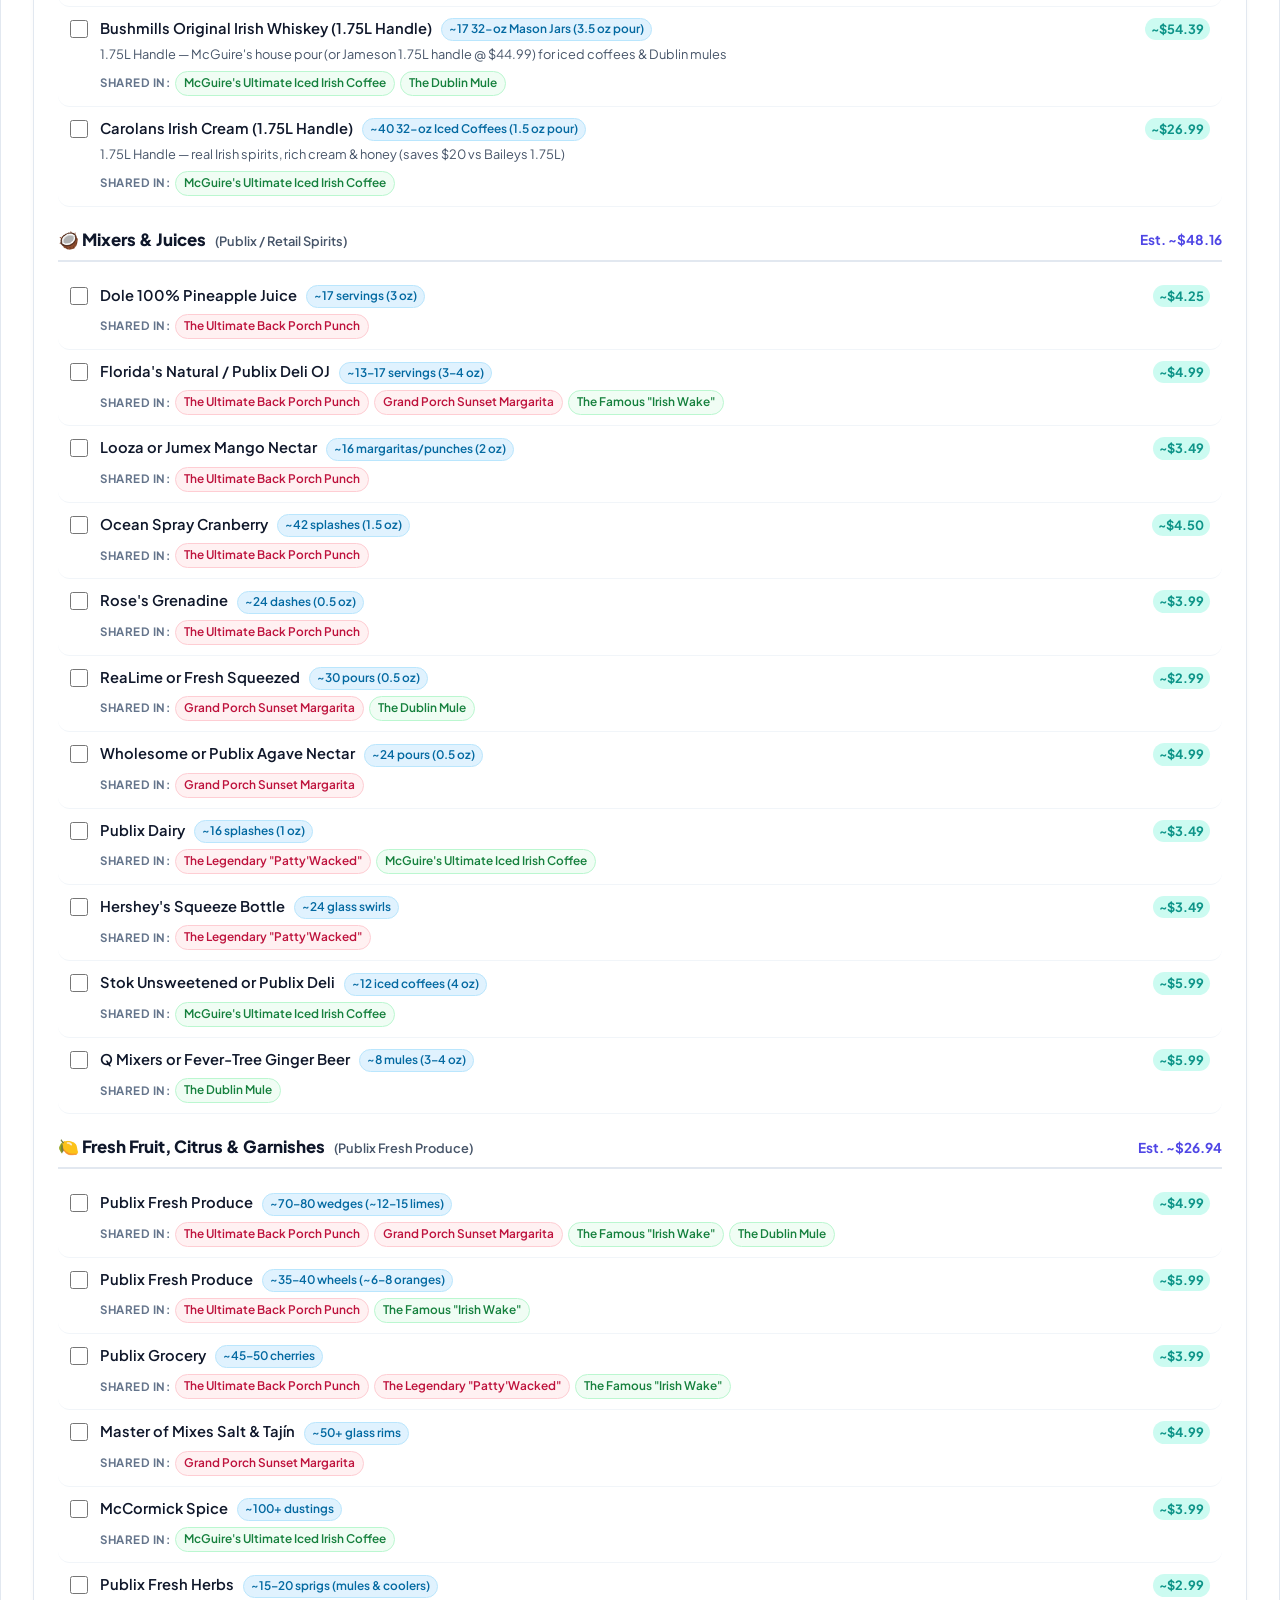
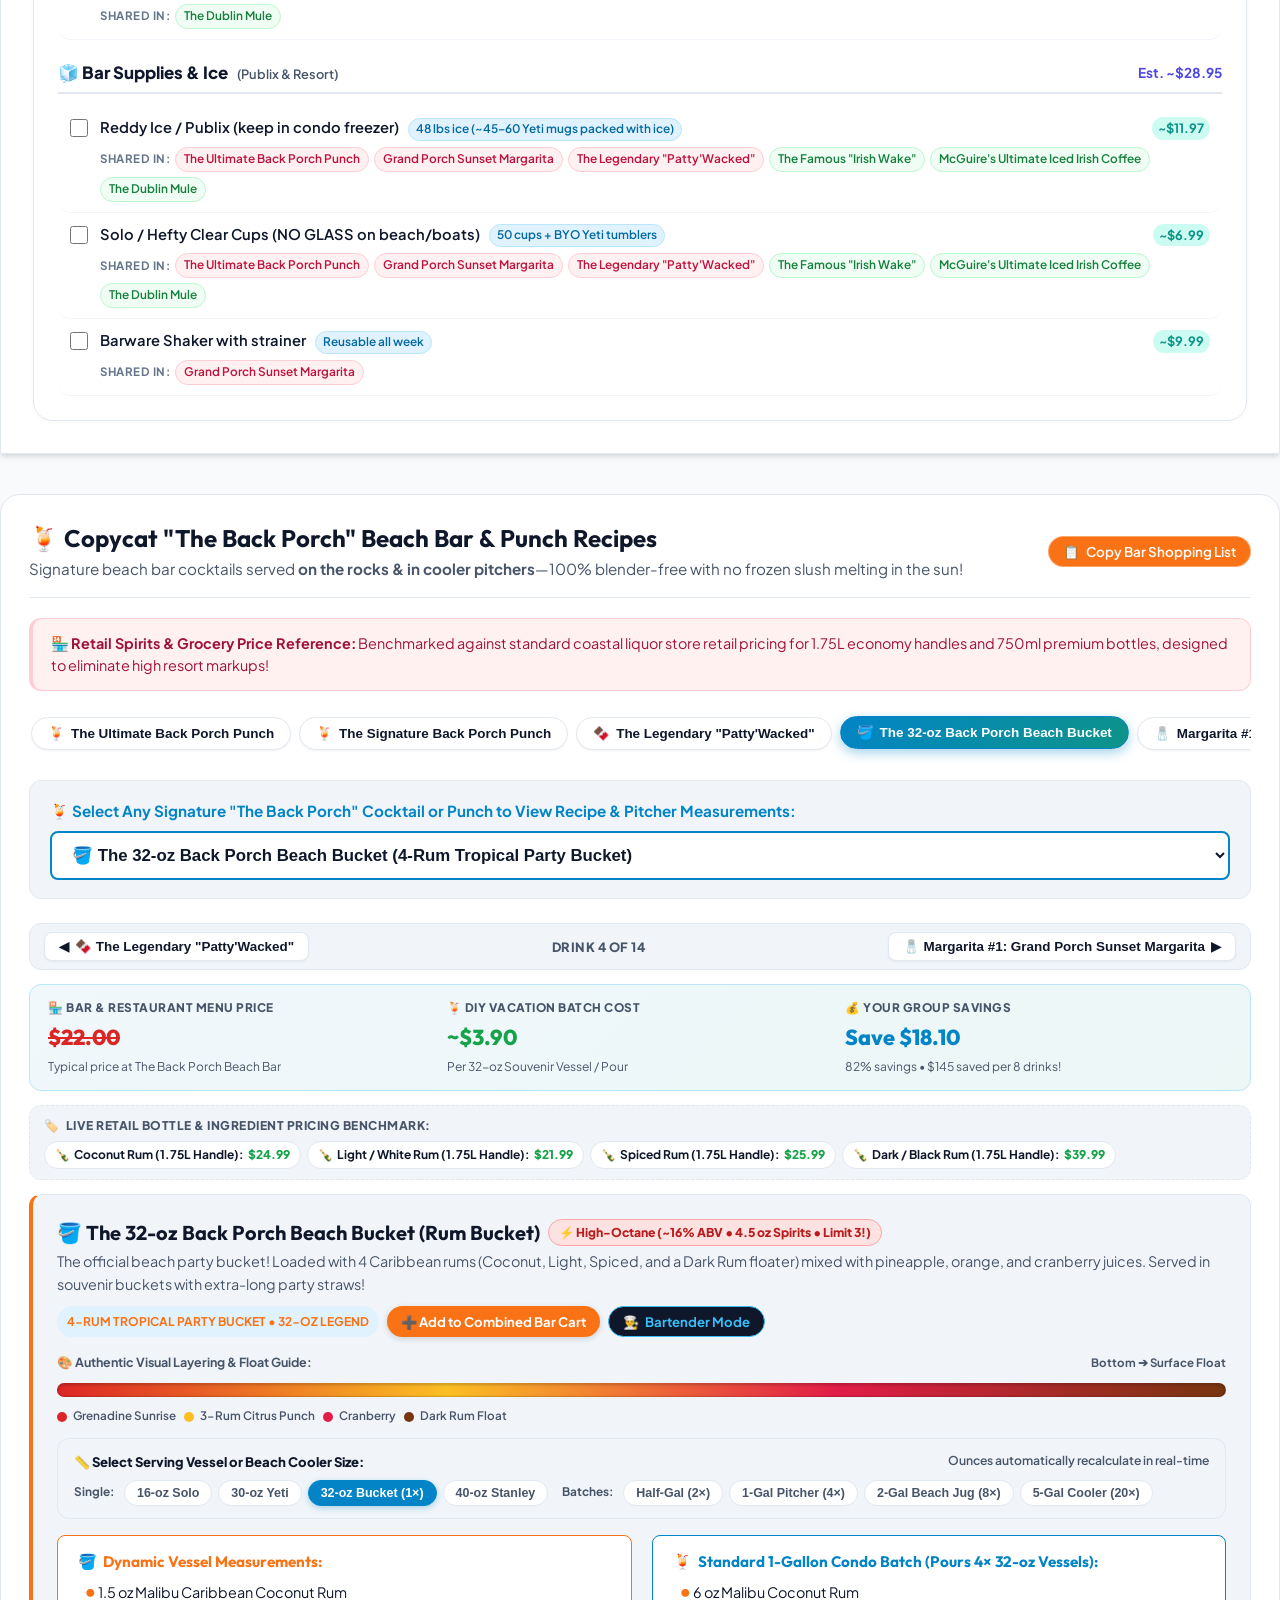
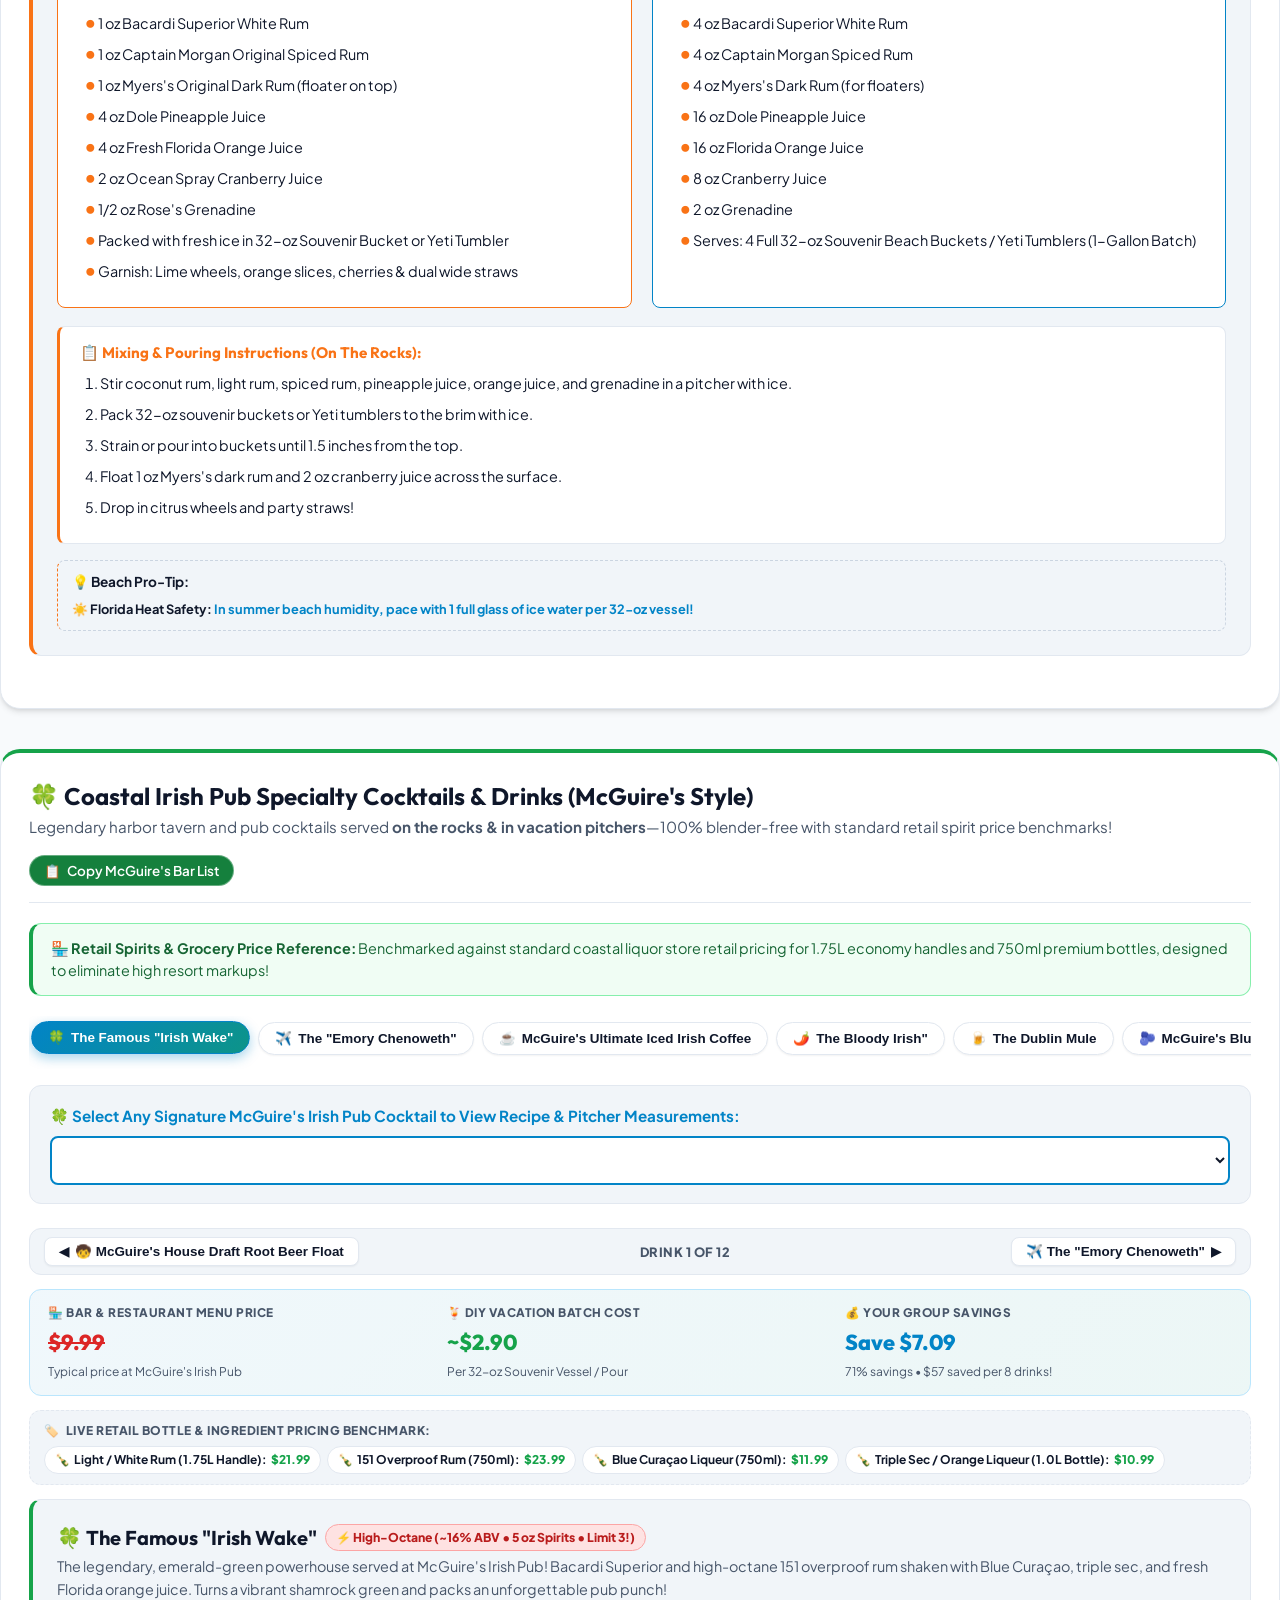
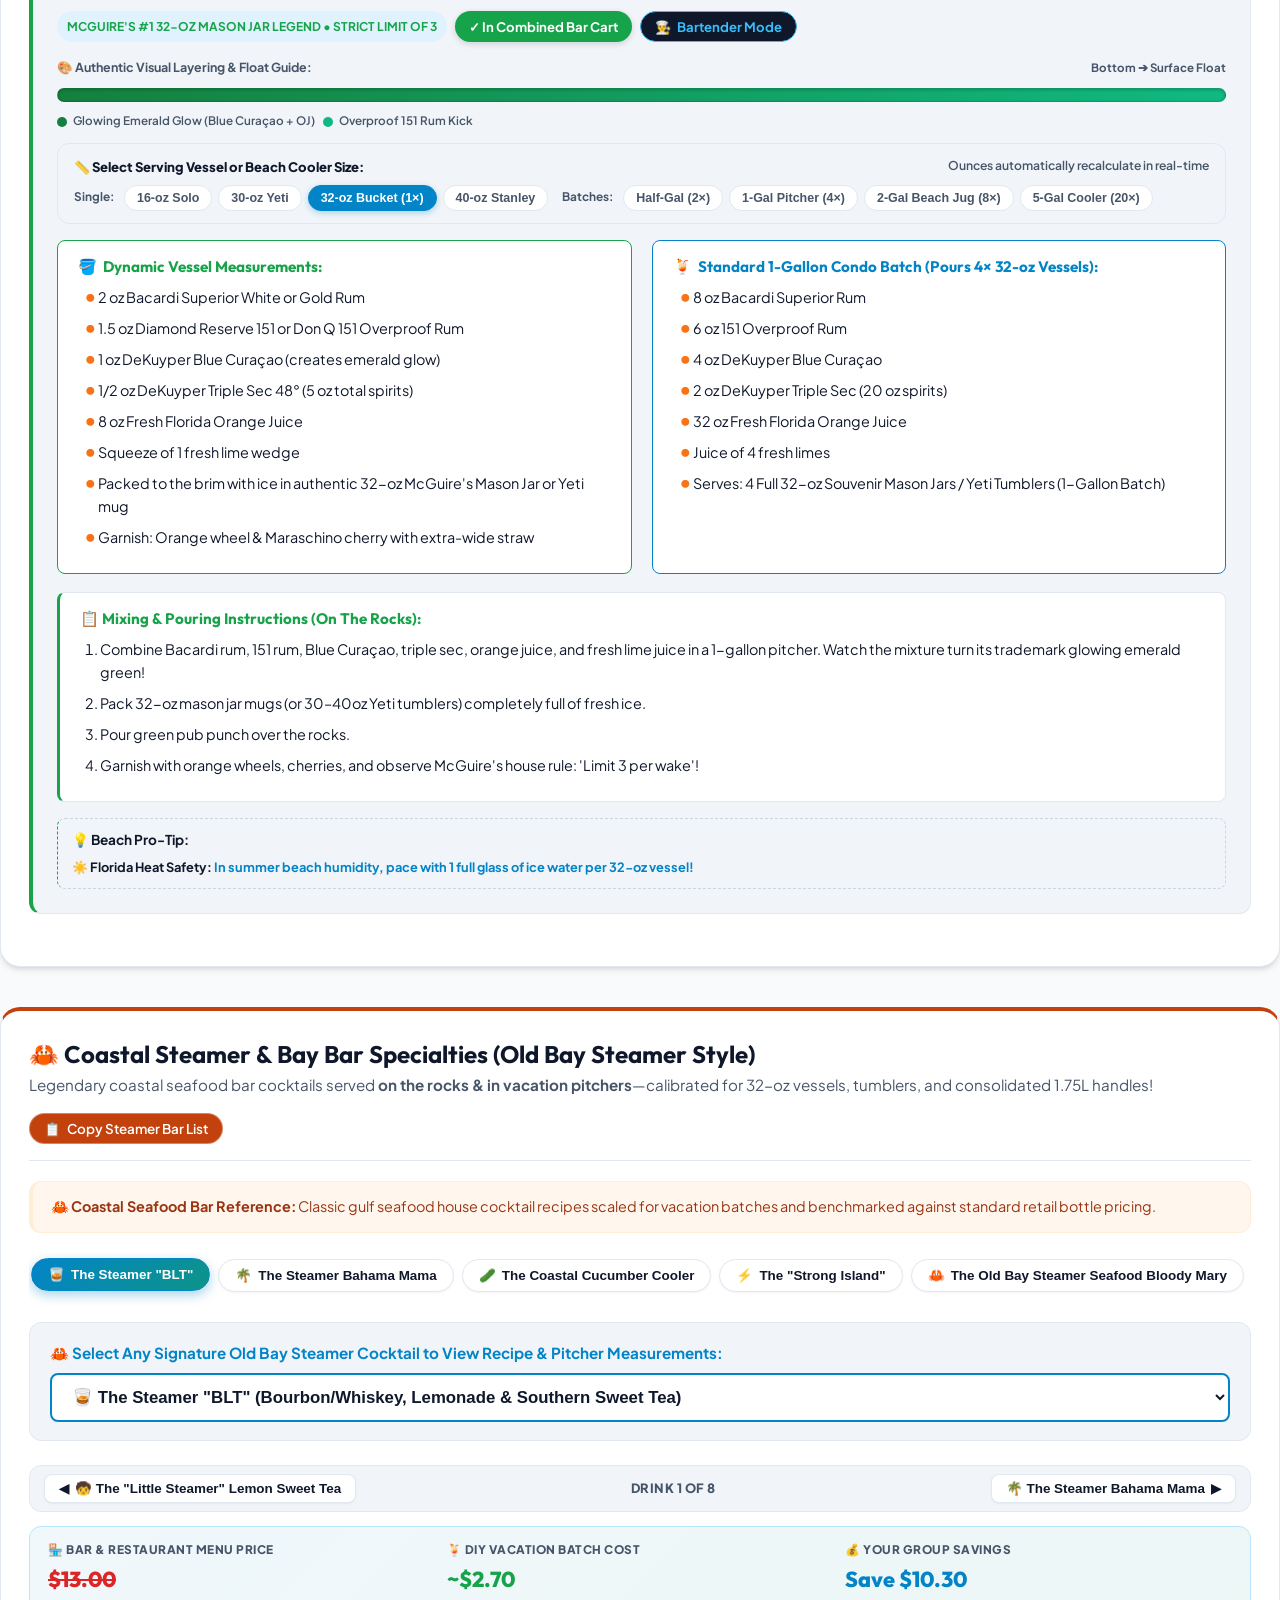
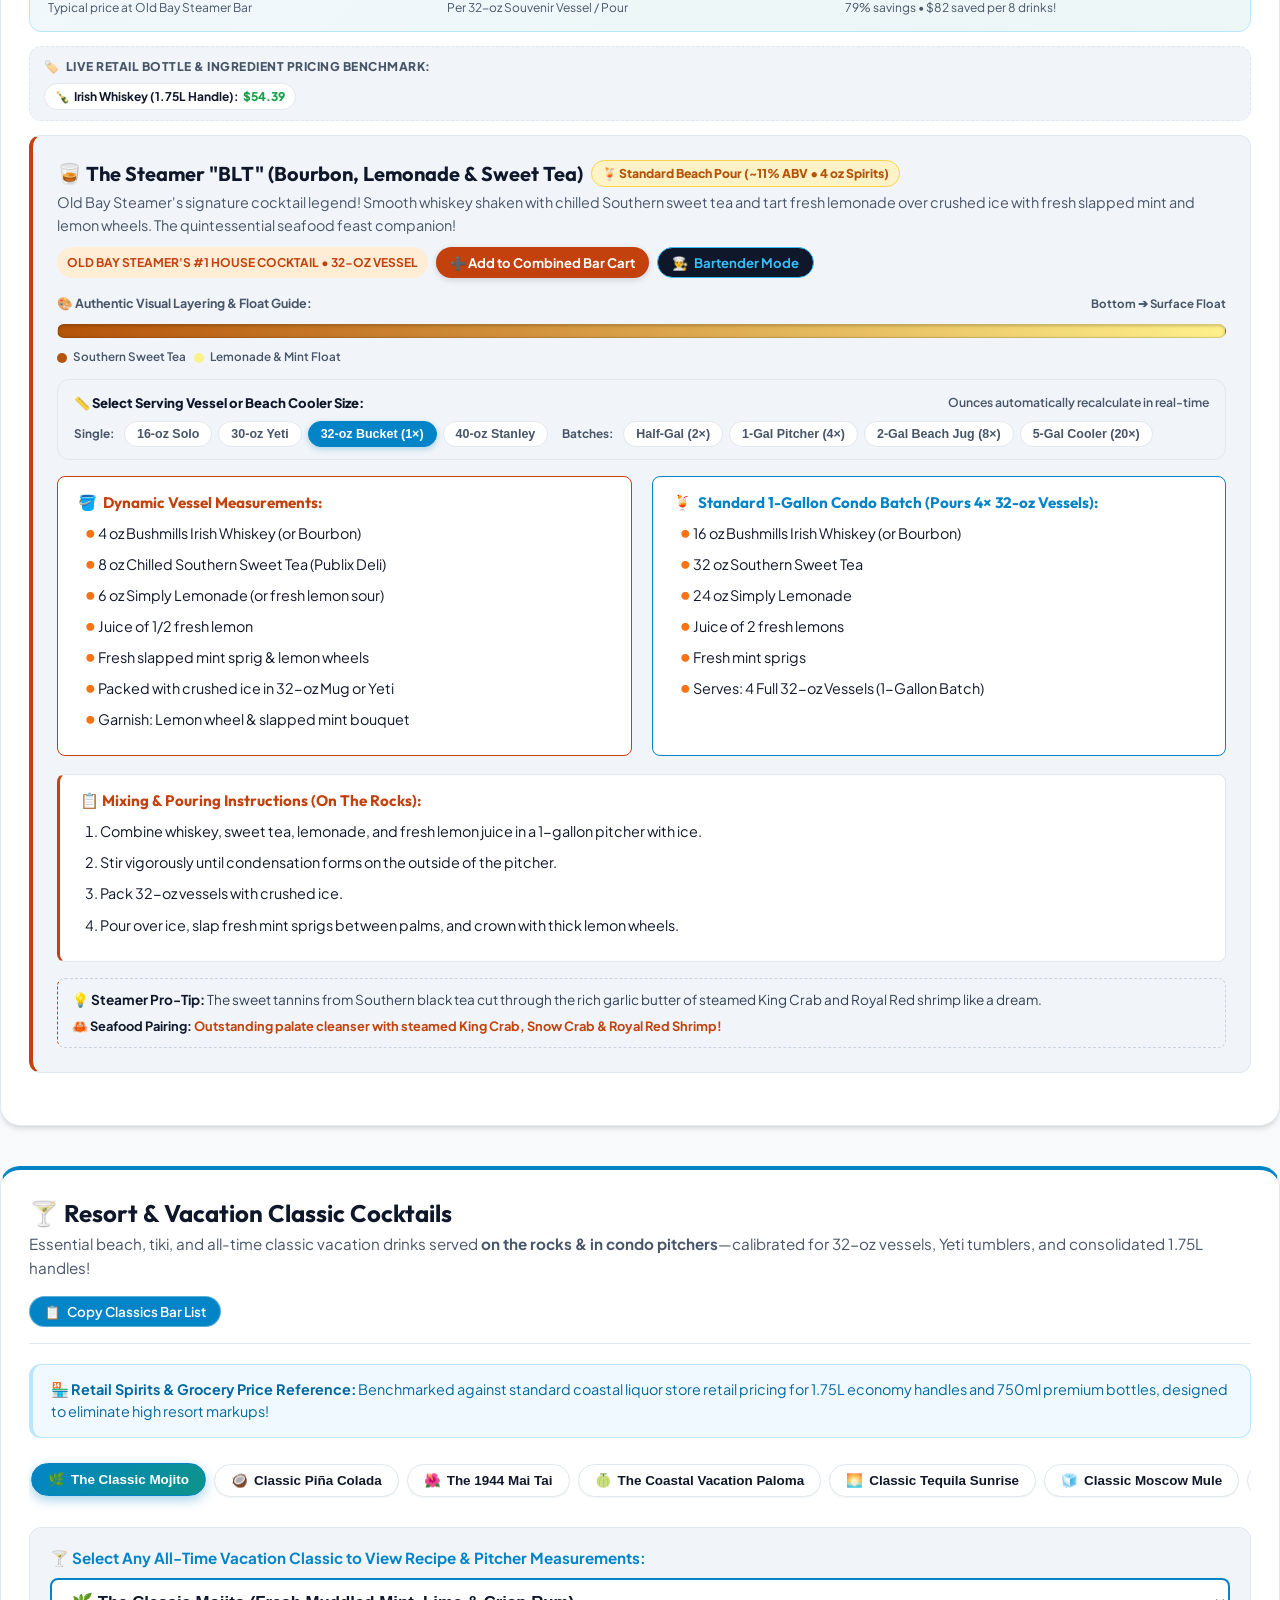
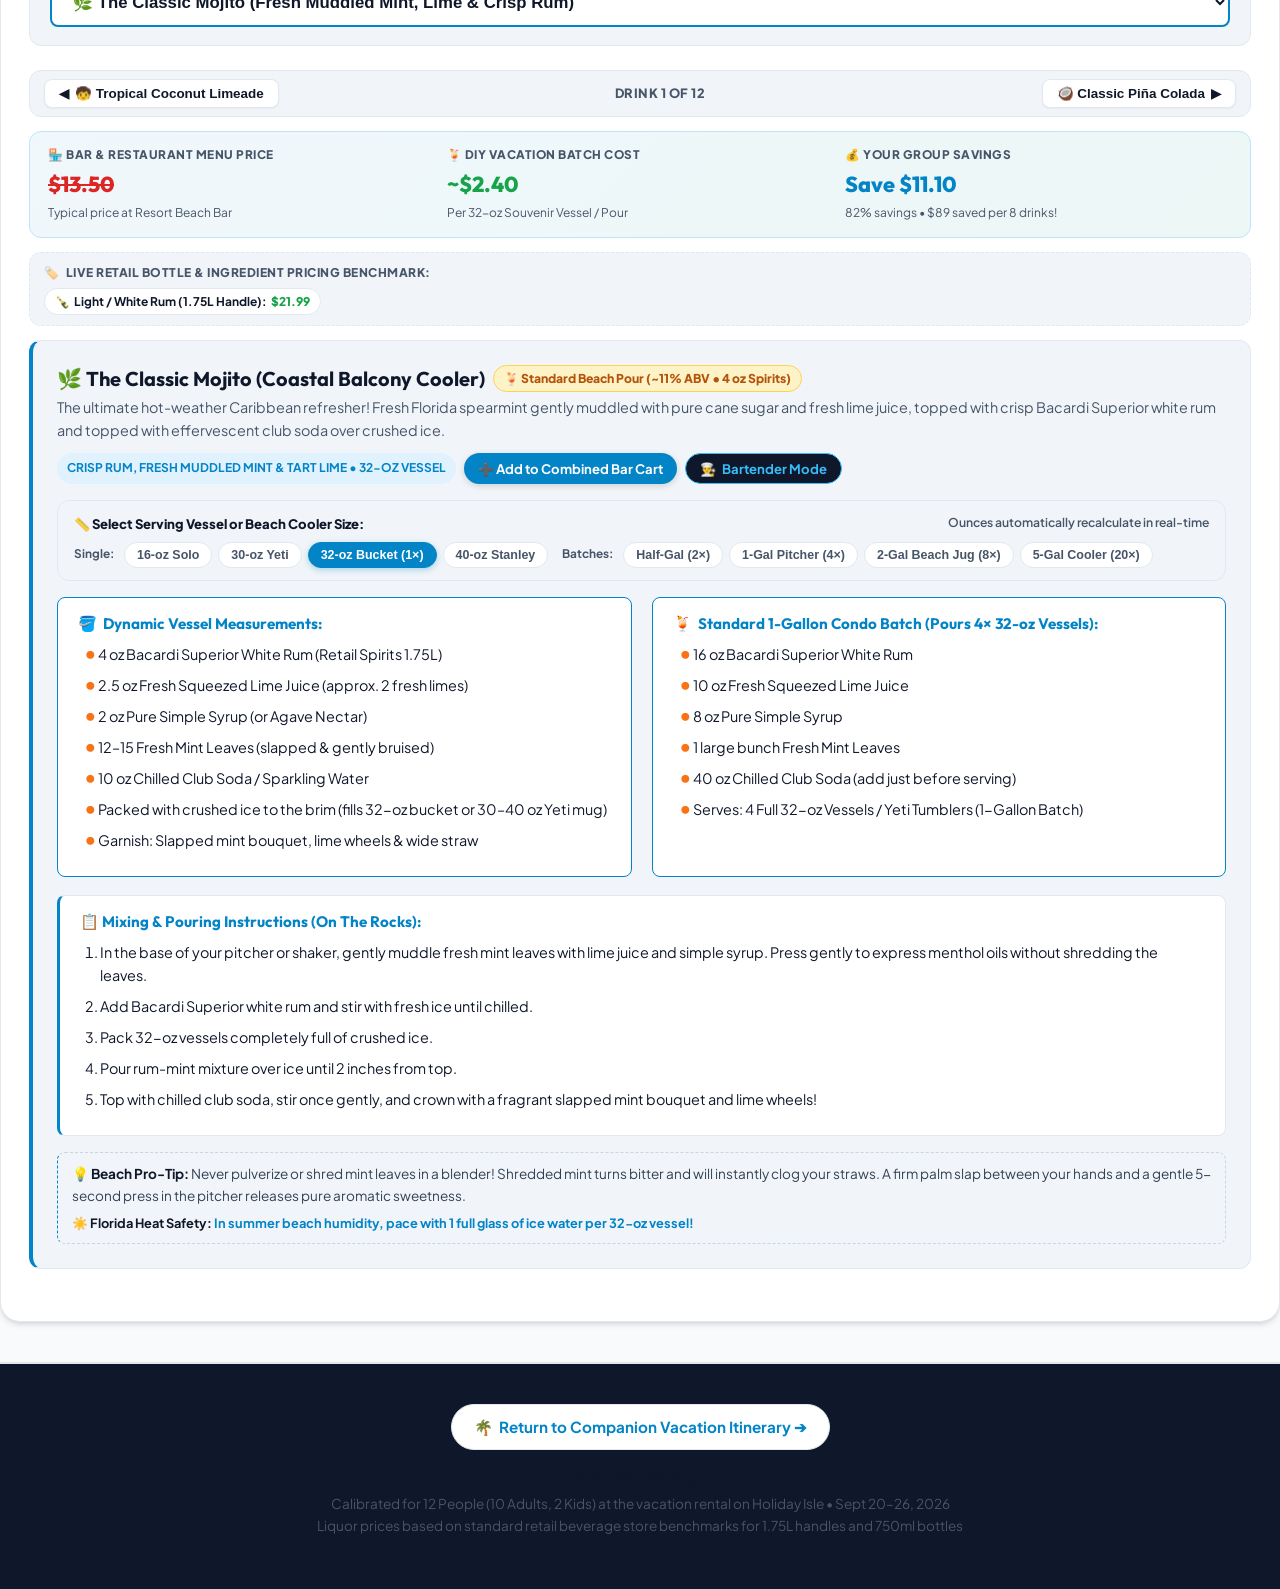
==== commit ef45645c: "feat(pricing): update drink database with verified 2024-2026 bar menu prices and enable cards across" ====
--- a/destin_drinks_and_bar_guide.html
+++ b/destin_drinks_and_bar_guide.html
@@ -10,7 +10,10 @@
   <meta name="apple-mobile-web-app-capable" content="yes" />
   <meta name="apple-mobile-web-app-status-bar-style" content="black-translucent" />
   <meta name="apple-mobile-web-app-title" content="Smart Bar" />
-  <link rel="apple-touch-icon" href="icon-192.svg" />
+  <link rel="apple-touch-icon" sizes="192x192" href="icon-192.png" />
+  <link rel="icon" type="image/png" sizes="192x192" href="icon-192.png" />
+  <link rel="icon" type="image/png" sizes="512x512" href="icon-512.png" />
+  <link rel="icon" type="image/svg+xml" href="icon-192.svg" />
   <meta name="mobile-web-app-capable" content="yes" />
 
   <!-- Google Fonts -->
@@ -3498,6 +3501,35 @@
       box-shadow: 0 4px 12px rgba(16, 185, 129, 0.5);
     }
 
+    
+    /* Universal PWA Install Modal Styles */
+    .pwa-tab-btn {
+      flex: 1;
+      padding: 8px 10px;
+      font-size: 0.8rem;
+      font-weight: 700;
+      border: 1px solid var(--border);
+      background: rgba(255, 255, 255, 0.08);
+      color: var(--text-muted);
+      border-radius: var(--radius-sm);
+      cursor: pointer;
+      transition: var(--transition);
+      display: inline-flex;
+      align-items: center;
+      justify-content: center;
+      gap: 5px;
+    }
+    .pwa-tab-btn.active {
+      background: var(--primary);
+      color: #ffffff;
+      border-color: var(--primary);
+      box-shadow: 0 2px 8px rgba(2, 132, 199, 0.35);
+    }
+    .install-guide-panel {
+      text-align: left;
+      margin: 14px 0 10px;
+    }
+
     /* PWA iOS Install Modal */
     .pwa-modal-backdrop {
       display: none;
@@ -4879,7 +4911,7 @@
       <div class="filter-stats-banner" id="filterStatsBanner">
         <div class="filter-stats-text" id="filterStatsText">Showing all 46 cocktails across all venues</div>
         <div class="filter-savings-highlight" id="filterSavingsHighlight">
-          <span>💰</span> Average Bar Price: ~$16.20 • Average DIY Cost: ~$3.40 (79% Savings)
+          <span>💰</span> Average Bar Price: ~$12.69 • Average DIY Cost: ~$2.68 (79% Savings)
         </div>
       </div>
 
@@ -5611,59 +5643,59 @@
     // DRINK PRICING & RESTAURANT MENU COSTS DATABASE (46 COCKTAILS)
     // ==========================================================================
     const drinkPricingDatabase = {
-      // The Back Porch Beach Bar (14)
-      bp_ultimate_porchpunch: { type: 'punch_bucket', spirit: 'rum', barPrice: 22.00, diyCost: 3.90, barName: 'The Back Porch Beach Bar', styleLabel: 'Beach Bucket & Punch' },
-      bp_porchpunch: { type: 'punch_bucket', spirit: 'rum', barPrice: 18.00, diyCost: 3.40, barName: 'The Back Porch Beach Bar', styleLabel: 'Beach Bucket & Punch' },
-      bp_pattywacked: { type: 'creamy_dessert', spirit: 'rum', barPrice: 17.00, diyCost: 3.60, barName: 'The Back Porch Beach Bar', styleLabel: 'Dessert & Mudslide' },
-      bp_beachbucket: { type: 'punch_bucket', spirit: 'rum', barPrice: 24.00, diyCost: 4.10, barName: 'The Back Porch Beach Bar', styleLabel: '32-oz Souvenir Beach Bucket' },
-      bp_porchmargarita: { type: 'margarita', spirit: 'tequila', barPrice: 17.50, diyCost: 3.80, barName: 'The Back Porch Beach Bar', styleLabel: 'Craft Margarita' },
-      bp_strawberry_margarita: { type: 'margarita', spirit: 'tequila', barPrice: 16.50, diyCost: 3.50, barName: 'The Back Porch Beach Bar', styleLabel: 'Fruity Margarita' },
-      bp_mango_margarita: { type: 'margarita', spirit: 'tequila', barPrice: 16.50, diyCost: 3.50, barName: 'The Back Porch Beach Bar', styleLabel: 'Tropical Margarita' },
-      bp_spicy_margarita: { type: 'margarita', spirit: 'tequila', barPrice: 16.50, diyCost: 3.50, barName: 'The Back Porch Beach Bar', styleLabel: 'Spicy Margarita' },
-      bp_dragonfruit_margarita: { type: 'margarita', spirit: 'tequila', barPrice: 17.00, diyCost: 3.70, barName: 'The Back Porch Beach Bar', styleLabel: 'Signature Margarita' },
-      bp_bloodymary: { type: 'bloody_mary', spirit: 'vodka', barPrice: 15.00, diyCost: 2.80, barName: 'The Back Porch Beach Bar', styleLabel: 'Savory Bloody Mary' },
-      bp_painkiller: { type: 'tiki_tropical', spirit: 'rum', barPrice: 16.50, diyCost: 3.60, barName: 'The Back Porch Beach Bar', styleLabel: 'Tiki & Tropical Cooler' },
-      bp_rumrunner: { type: 'tiki_tropical', spirit: 'rum', barPrice: 16.00, diyCost: 3.80, barName: 'The Back Porch Beach Bar', styleLabel: 'Tiki & Tropical Cooler' },
-      bp_peachlemonade: { type: 'mule_highball', spirit: 'vodka', barPrice: 14.50, diyCost: 2.60, barName: 'The Back Porch Beach Bar', styleLabel: 'Mule & Highball Cooler' },
-      bp_sunset_punch_kid: { type: 'mocktail', spirit: 'none', barPrice: 7.50, diyCost: 1.20, barName: 'The Back Porch Beach Bar', styleLabel: '0.0% ABV Mocktail' },
-
-      // McGuire's Irish Pub (12)
-      mc_irish_wake: { type: 'punch_bucket', spirit: 'rum', barPrice: 17.50, diyCost: 3.70, barName: "McGuire's Irish Pub", styleLabel: 'Mason Jar Tavern Legend' },
-      mc_emory_chenoweth: { type: 'tiki_tropical', spirit: 'rum', barPrice: 16.50, diyCost: 3.50, barName: "McGuire's Irish Pub", styleLabel: 'Tropical Rum Punch' },
-      mc_iced_irish_coffee: { type: 'whiskey', spirit: 'whiskey', barPrice: 14.50, diyCost: 3.20, barName: "McGuire's Irish Pub", styleLabel: 'Whiskey Coffee Cocktail' },
-      mc_bloody_irish: { type: 'bloody_mary', spirit: 'whiskey', barPrice: 15.50, diyCost: 3.30, barName: "McGuire's Irish Pub", styleLabel: 'Pub Bloody Mary' },
-      mc_dublin_mule: { type: 'mule_highball', spirit: 'whiskey', barPrice: 14.00, diyCost: 2.90, barName: "McGuire's Irish Pub", styleLabel: 'Irish Whiskey Mule' },
-      mc_blueberry_lemon_drop: { type: 'martini', spirit: 'vodka', barPrice: 15.50, diyCost: 2.80, barName: "McGuire's Irish Pub", styleLabel: 'Craft Martini' },
-      mc_strawberry_twist: { type: 'martini', spirit: 'vodka', barPrice: 15.50, diyCost: 2.80, barName: "McGuire's Irish Pub", styleLabel: 'Craft Martini' },
-      mc_chocolate_moose: { type: 'creamy_dessert', spirit: 'vodka', barPrice: 16.50, diyCost: 3.90, barName: "McGuire's Irish Pub", styleLabel: 'Dessert Martini' },
-      mc_james_bond: { type: 'martini', spirit: 'vodka', barPrice: 17.00, diyCost: 3.80, barName: "McGuire's Irish Pub", styleLabel: 'Double Shot Martini' },
-      mc_south_of_the_border: { type: 'margarita', spirit: 'tequila', barPrice: 15.50, diyCost: 3.40, barName: "McGuire's Irish Pub", styleLabel: 'Pub Margarita' },
-      mc_smoked_old_fashioned: { type: 'whiskey', spirit: 'whiskey', barPrice: 16.00, diyCost: 3.10, barName: "McGuire's Irish Pub", styleLabel: 'Tavern Whiskey Classic' },
-      mc_root_beer_float_kid: { type: 'mocktail', spirit: 'none', barPrice: 6.50, diyCost: 1.10, barName: "McGuire's Irish Pub", styleLabel: 'Draft Root Beer Mocktail' },
-
-      // Old Bay Steamer (8)
-      obs_blt: { type: 'whiskey', spirit: 'whiskey', barPrice: 15.50, diyCost: 2.90, barName: 'Old Bay Steamer Bar', styleLabel: 'Whiskey Sweet Tea Cooler' },
-      obs_bahamamama: { type: 'tiki_tropical', spirit: 'rum', barPrice: 16.00, diyCost: 3.40, barName: 'Old Bay Steamer Bar', styleLabel: 'Tiki & Tropical Cooler' },
-      obs_cucumbercooler: { type: 'mule_highball', spirit: 'gin', barPrice: 14.50, diyCost: 2.70, barName: 'Old Bay Steamer Bar', styleLabel: 'Gin Highball Cooler' },
-      obs_strongisland: { type: 'punch_bucket', spirit: 'vodka', barPrice: 19.50, diyCost: 4.20, barName: 'Old Bay Steamer Bar', styleLabel: '5-Spirits Powerhouse' },
-      obs_seafoodbloodymary: { type: 'bloody_mary', spirit: 'vodka', barPrice: 18.50, diyCost: 3.90, barName: 'Old Bay Steamer Bar', styleLabel: 'Loaded Seafood Bloody Mary' },
-      obs_topshelfmargarita: { type: 'margarita', spirit: 'tequila', barPrice: 17.00, diyCost: 3.60, barName: 'Old Bay Steamer Bar', styleLabel: 'Top Shelf Margarita' },
-      obs_bushwacker: { type: 'creamy_dessert', spirit: 'rum', barPrice: 16.50, diyCost: 3.70, barName: 'Old Bay Steamer Bar', styleLabel: 'Creamy Coastal Bushwacker' },
-      obs_little_steamer_kid: { type: 'mocktail', spirit: 'none', barPrice: 6.00, diyCost: 0.90, barName: 'Old Bay Steamer Bar', styleLabel: 'Sweet Tea Lemonade Mocktail' },
-
-      // Vacation Classics (12)
-      cl_classic_mojito: { type: 'mule_highball', spirit: 'rum', barPrice: 15.00, diyCost: 2.60, barName: 'Resort Beach Bar', styleLabel: 'Classic Rum Highball' },
-      cl_classic_pina_colada: { type: 'tiki_tropical', spirit: 'rum', barPrice: 16.50, diyCost: 3.40, barName: 'Resort Beach Bar', styleLabel: 'Tiki & Tropical Classic' },
-      cl_classic_mai_tai: { type: 'tiki_tropical', spirit: 'rum', barPrice: 17.50, diyCost: 3.60, barName: 'Tiki Lounge / Resort Bar', styleLabel: 'Authentic 1944 Tiki' },
-      cl_classic_paloma: { type: 'mule_highball', spirit: 'tequila', barPrice: 15.00, diyCost: 2.70, barName: 'Resort Beach Bar', styleLabel: 'Tequila Highball Cooler' },
-      cl_classic_tequila_sunrise: { type: 'tiki_tropical', spirit: 'tequila', barPrice: 14.50, diyCost: 2.50, barName: 'Resort Beach Bar', styleLabel: 'Tequila Sunset Classic' },
-      cl_classic_moscow_mule: { type: 'mule_highball', spirit: 'vodka', barPrice: 14.00, diyCost: 2.70, barName: 'Cocktail Lounge', styleLabel: 'Copper Mug Mule' },
-      cl_classic_daiquiri: { type: 'martini', spirit: 'rum', barPrice: 14.50, diyCost: 2.40, barName: 'Cocktail Lounge', styleLabel: 'Classic Cuban Sour' },
-      cl_classic_espresso_martini: { type: 'martini', spirit: 'vodka', barPrice: 17.00, diyCost: 3.30, barName: 'Nightclub / Lounge', styleLabel: 'Cold Brew Martini' },
-      cl_classic_long_island: { type: 'punch_bucket', spirit: 'vodka', barPrice: 16.50, diyCost: 3.80, barName: 'Resort Beach Bar', styleLabel: '5-Spirits Powerhouse' },
-      cl_classic_whiskey_sour: { type: 'whiskey', spirit: 'whiskey', barPrice: 15.00, diyCost: 2.90, barName: 'Cocktail Lounge', styleLabel: 'Classic Whiskey Sour' },
-      cl_classic_dark_and_stormy: { type: 'mule_highball', spirit: 'rum', barPrice: 15.50, diyCost: 2.80, barName: 'Resort Beach Bar', styleLabel: 'Dark Rum Highball' },
-      cl_classic_coconut_limeade_kid: { type: 'mocktail', spirit: 'none', barPrice: 7.00, diyCost: 1.20, barName: 'Resort Beach Bar', styleLabel: 'Tropical Cream Mocktail' }
+      // The Back Porch Beach Bar (14) - Destin Gulf Coast Beachfront
+      bp_ultimate_porchpunch: { type: 'punch_bucket', spirit: 'rum', barPrice: 20.00, diyCost: 3.60, barName: 'The Back Porch Beach Bar', styleLabel: 'Beach Bucket & Punch' },
+      bp_porchpunch: { type: 'punch_bucket', spirit: 'rum', barPrice: 12.50, diyCost: 2.50, barName: 'The Back Porch Beach Bar', styleLabel: 'Beach Bucket & Punch' },
+      bp_pattywacked: { type: 'creamy_dessert', spirit: 'rum', barPrice: 13.50, diyCost: 3.20, barName: 'The Back Porch Beach Bar', styleLabel: 'Dessert & Mudslide' },
+      bp_beachbucket: { type: 'punch_bucket', spirit: 'rum', barPrice: 22.00, diyCost: 3.90, barName: 'The Back Porch Beach Bar', styleLabel: '32-oz Souvenir Beach Bucket' },
+      bp_porchmargarita: { type: 'margarita', spirit: 'tequila', barPrice: 12.00, diyCost: 2.60, barName: 'The Back Porch Beach Bar', styleLabel: 'Craft Margarita' },
+      bp_strawberry_margarita: { type: 'margarita', spirit: 'tequila', barPrice: 12.50, diyCost: 2.70, barName: 'The Back Porch Beach Bar', styleLabel: 'Fruity Margarita' },
+      bp_mango_margarita: { type: 'margarita', spirit: 'tequila', barPrice: 12.50, diyCost: 2.70, barName: 'The Back Porch Beach Bar', styleLabel: 'Tropical Margarita' },
+      bp_spicy_margarita: { type: 'margarita', spirit: 'tequila', barPrice: 13.00, diyCost: 2.80, barName: 'The Back Porch Beach Bar', styleLabel: 'Spicy Margarita' },
+      bp_dragonfruit_margarita: { type: 'margarita', spirit: 'tequila', barPrice: 13.50, diyCost: 2.90, barName: 'The Back Porch Beach Bar', styleLabel: 'Signature Margarita' },
+      bp_bloodymary: { type: 'bloody_mary', spirit: 'vodka', barPrice: 11.50, diyCost: 2.40, barName: 'The Back Porch Beach Bar', styleLabel: 'Savory Bloody Mary' },
+      bp_painkiller: { type: 'tiki_tropical', spirit: 'rum', barPrice: 13.50, diyCost: 3.10, barName: 'The Back Porch Beach Bar', styleLabel: 'Tiki & Tropical Cooler' },
+      bp_rumrunner: { type: 'tiki_tropical', spirit: 'rum', barPrice: 13.00, diyCost: 2.90, barName: 'The Back Porch Beach Bar', styleLabel: 'Tiki & Tropical Cooler' },
+      bp_peachlemonade: { type: 'mule_highball', spirit: 'vodka', barPrice: 11.50, diyCost: 2.30, barName: 'The Back Porch Beach Bar', styleLabel: 'Mule & Highball Cooler' },
+      bp_sunset_punch_kid: { type: 'mocktail', spirit: 'none', barPrice: 5.50, diyCost: 1.10, barName: 'The Back Porch Beach Bar', styleLabel: '0.0% ABV Mocktail' },
+
+      // McGuire's Irish Pub (12) - Official Menu Prices (Pensacola & Destin)
+      mc_irish_wake: { type: 'punch_bucket', spirit: 'rum', barPrice: 9.99, diyCost: 2.90, barName: "McGuire's Irish Pub", styleLabel: 'Mason Jar Legend ($9.99 Rollback)' },
+      mc_emory_chenoweth: { type: 'tiki_tropical', spirit: 'rum', barPrice: 11.99, diyCost: 3.10, barName: "McGuire's Irish Pub", styleLabel: 'Tropical Rum Punch' },
+      mc_iced_irish_coffee: { type: 'whiskey', spirit: 'whiskey', barPrice: 11.99, diyCost: 2.60, barName: "McGuire's Irish Pub", styleLabel: 'Whiskey Coffee Cocktail' },
+      mc_bloody_irish: { type: 'bloody_mary', spirit: 'whiskey', barPrice: 11.49, diyCost: 2.70, barName: "McGuire's Irish Pub", styleLabel: 'Pub Bloody Mary' },
+      mc_dublin_mule: { type: 'mule_highball', spirit: 'whiskey', barPrice: 11.49, diyCost: 2.50, barName: "McGuire's Irish Pub", styleLabel: 'Irish Whiskey Mule' },
+      mc_blueberry_lemon_drop: { type: 'martini', spirit: 'vodka', barPrice: 11.49, diyCost: 2.60, barName: "McGuire's Irish Pub", styleLabel: 'Craft Martini' },
+      mc_strawberry_twist: { type: 'martini', spirit: 'vodka', barPrice: 11.49, diyCost: 2.60, barName: "McGuire's Irish Pub", styleLabel: 'Craft Martini' },
+      mc_chocolate_moose: { type: 'creamy_dessert', spirit: 'vodka', barPrice: 11.49, diyCost: 3.00, barName: "McGuire's Irish Pub", styleLabel: 'Dessert Martini' },
+      mc_james_bond: { type: 'martini', spirit: 'vodka', barPrice: 12.99, diyCost: 3.20, barName: "McGuire's Irish Pub", styleLabel: 'Double Shot Martini' },
+      mc_south_of_the_border: { type: 'margarita', spirit: 'tequila', barPrice: 11.49, diyCost: 2.60, barName: "McGuire's Irish Pub", styleLabel: 'Pub Margarita' },
+      mc_smoked_old_fashioned: { type: 'whiskey', spirit: 'whiskey', barPrice: 12.49, diyCost: 2.80, barName: "McGuire's Irish Pub", styleLabel: 'Tavern Whiskey Classic' },
+      mc_root_beer_float_kid: { type: 'mocktail', spirit: 'none', barPrice: 5.99, diyCost: 1.10, barName: "McGuire's Irish Pub", styleLabel: 'Draft Root Beer Mocktail' },
+
+      // Old Bay Steamer Bar (8) - Fort Walton Beach / Okaloosa Island
+      obs_blt: { type: 'whiskey', spirit: 'whiskey', barPrice: 13.00, diyCost: 2.70, barName: 'Old Bay Steamer Bar', styleLabel: 'Whiskey Sweet Tea Cooler' },
+      obs_bahamamama: { type: 'tiki_tropical', spirit: 'rum', barPrice: 13.50, diyCost: 2.80, barName: 'Old Bay Steamer Bar', styleLabel: 'Tiki & Tropical Cooler' },
+      obs_cucumbercooler: { type: 'mule_highball', spirit: 'gin', barPrice: 13.50, diyCost: 2.60, barName: 'Old Bay Steamer Bar', styleLabel: 'Gin Highball Cooler' },
+      obs_strongisland: { type: 'punch_bucket', spirit: 'vodka', barPrice: 16.50, diyCost: 3.80, barName: 'Old Bay Steamer Bar', styleLabel: '5-Spirits Powerhouse (Limit 1)' },
+      obs_seafoodbloodymary: { type: 'bloody_mary', spirit: 'vodka', barPrice: 16.50, diyCost: 3.50, barName: 'Old Bay Steamer Bar', styleLabel: 'Loaded Seafood Bloody Mary' },
+      obs_topshelfmargarita: { type: 'margarita', spirit: 'tequila', barPrice: 15.00, diyCost: 3.40, barName: 'Old Bay Steamer Bar', styleLabel: 'Top Shelf Margarita' },
+      obs_bushwacker: { type: 'creamy_dessert', spirit: 'rum', barPrice: 13.50, diyCost: 3.10, barName: 'Old Bay Steamer Bar', styleLabel: 'Creamy Coastal Bushwacker' },
+      obs_little_steamer_kid: { type: 'mocktail', spirit: 'none', barPrice: 5.00, diyCost: 0.90, barName: 'Old Bay Steamer Bar', styleLabel: 'Sweet Tea Lemonade Mocktail' },
+
+      // Vacation Classics (12) - Coastal Resort Bars & Tiki Lounges
+      cl_classic_mojito: { type: 'mule_highball', spirit: 'rum', barPrice: 13.50, diyCost: 2.40, barName: 'Resort Beach Bar', styleLabel: 'Classic Rum Highball' },
+      cl_classic_pina_colada: { type: 'tiki_tropical', spirit: 'rum', barPrice: 14.00, diyCost: 2.80, barName: 'Resort Beach Bar', styleLabel: 'Tiki & Tropical Classic' },
+      cl_classic_mai_tai: { type: 'tiki_tropical', spirit: 'rum', barPrice: 15.00, diyCost: 3.20, barName: 'Tiki Lounge / Resort Bar', styleLabel: 'Authentic 1944 Tiki' },
+      cl_classic_paloma: { type: 'mule_highball', spirit: 'tequila', barPrice: 13.00, diyCost: 2.40, barName: 'Resort Beach Bar', styleLabel: 'Tequila Highball Cooler' },
+      cl_classic_tequila_sunrise: { type: 'tiki_tropical', spirit: 'tequila', barPrice: 12.50, diyCost: 2.20, barName: 'Resort Beach Bar', styleLabel: 'Tequila Sunset Classic' },
+      cl_classic_moscow_mule: { type: 'mule_highball', spirit: 'vodka', barPrice: 13.00, diyCost: 2.40, barName: 'Cocktail Lounge', styleLabel: 'Copper Mug Mule' },
+      cl_classic_daiquiri: { type: 'martini', spirit: 'rum', barPrice: 13.00, diyCost: 2.20, barName: 'Cocktail Lounge', styleLabel: 'Classic Cuban Sour' },
+      cl_classic_espresso_martini: { type: 'martini', spirit: 'vodka', barPrice: 15.00, diyCost: 3.00, barName: 'Nightclub / Lounge', styleLabel: 'Cold Brew Martini' },
+      cl_classic_long_island: { type: 'punch_bucket', spirit: 'vodka', barPrice: 14.50, diyCost: 3.20, barName: 'Resort Beach Bar', styleLabel: '5-Spirits Powerhouse' },
+      cl_classic_whiskey_sour: { type: 'whiskey', spirit: 'whiskey', barPrice: 13.50, diyCost: 2.50, barName: 'Cocktail Lounge', styleLabel: 'Classic Whiskey Sour' },
+      cl_classic_dark_and_stormy: { type: 'mule_highball', spirit: 'rum', barPrice: 13.50, diyCost: 2.50, barName: 'Resort Beach Bar', styleLabel: 'Dark Rum Highball' },
+      cl_classic_coconut_limeade_kid: { type: 'mocktail', spirit: 'none', barPrice: 6.00, diyCost: 1.10, barName: 'Resort Beach Bar', styleLabel: 'Tropical Cream Mocktail' }
     };
 
     function renderPriceComparisonCard(fullKey) {
@@ -8529,6 +8561,7 @@
       displayArea.innerHTML = `
         ${getReturnBreadcrumbHtml()}
         ${getStepperHtml('cl', key, classicRecipeData)}
+        ${renderPriceComparisonCard(fullKey)}
         <div class="recipe-display-card" id="recipeCard_${key}" style="border-left: 4px solid #0284c7;">
           <div class="recipe-title-bar">
             <div>
@@ -8669,6 +8702,7 @@
       displayArea.innerHTML = `
         ${getReturnBreadcrumbHtml()}
         ${getStepperHtml('obs', key, oldBayRecipeData)}
+        ${renderPriceComparisonCard(fullKey)}
         <div class="recipe-display-card" id="recipeCard_${strippedKey}" style="border-left: 4px solid #c2410c;">
           <div class="recipe-title-bar">
             <div>
@@ -9681,39 +9715,86 @@
     }
 
     function triggerPwaInstall() {
-      // Check if native prompt is available (Chrome/Edge/Android)
+      // 1. If native prompt is ready (Chrome/Edge/Android), trigger it directly
       if (deferredInstallPrompt) {
         deferredInstallPrompt.prompt();
         deferredInstallPrompt.userChoice.then((choiceResult) => {
           if (choiceResult.outcome === 'accepted') {
             console.log('[PWA] User accepted install prompt');
+            showToast('🎉 Installing Smart Bar Mixology!');
           }
           deferredInstallPrompt = null;
+        }).catch(err => {
+          console.warn('[PWA] Prompt error:', err);
+          openUniversalInstallModal();
         });
         return;
       }
 
-      // Check if iOS Safari
-      const isIos = /iphone|ipad|ipod/.test(window.navigator.userAgent.toLowerCase());
+      // 2. Check if already installed
       const isStandalone = window.navigator.standalone || window.matchMedia('(display-mode: standalone)').matches;
-
       if (isStandalone) {
-        showToast('✓ App is already installed and running fullscreen!');
+        showToast('✓ Smart Bar Mixology is already installed and running fullscreen!');
         return;
       }
 
+      // 3. Open Universal Install Modal tailored to user's current device
+      openUniversalInstallModal();
+    }
+
+    function openUniversalInstallModal() {
+      const modal = document.getElementById('universalInstallModal');
+      if (!modal) return;
+
+      const ua = window.navigator.userAgent.toLowerCase();
+      const isIos = /iphone|ipad|ipod/.test(ua);
+      const isAndroid = /android/.test(ua);
+
       if (isIos) {
-        const modal = document.getElementById('iosInstallModal');
-        if (modal) modal.classList.add('show');
+        switchInstallTab('ios');
+      } else if (isAndroid) {
+        switchInstallTab('android');
       } else {
-        // Desktop or other browser instructions
-        showToast('ℹ️ Tap your browser menu (⋮ or ⋯) and choose "Install App" or "Add to Home Screen"');
+        switchInstallTab('desktop');
       }
-    }
-
-    function closeIosInstallModal(event) {
-      const modal = document.getElementById('iosInstallModal');
+
+      const directBtn = document.getElementById('nativeInstallPromptBtn');
+      if (directBtn) {
+        directBtn.style.display = deferredInstallPrompt ? 'inline-flex' : 'none';
+      }
+
+      modal.classList.add('show');
+    }
+
+    function closeUniversalInstallModal(event) {
+      if (event && event.target && event.target.id !== 'universalInstallModal' && event.target.tagName !== 'BUTTON') {
+        return;
+      }
+      const modal = document.getElementById('universalInstallModal');
       if (modal) modal.classList.remove('show');
+    }
+
+    function switchInstallTab(tabKey) {
+      const tabs = ['ios', 'android', 'desktop'];
+      tabs.forEach(t => {
+        const btn = document.getElementById('tab' + t.charAt(0).toUpperCase() + t.slice(1));
+        const panel = document.getElementById('installGuide' + t.charAt(0).toUpperCase() + t.slice(1));
+        if (btn) btn.classList.toggle('active', t === tabKey);
+        if (panel) panel.style.display = (t === tabKey) ? 'block' : 'none';
+      });
+    }
+
+    function tryDirectPrompt() {
+      if (deferredInstallPrompt) {
+        deferredInstallPrompt.prompt();
+        deferredInstallPrompt.userChoice.then((choiceResult) => {
+          if (choiceResult.outcome === 'accepted') {
+            showToast('🎉 Installing Smart Bar Mixology!');
+          }
+          deferredInstallPrompt = null;
+          closeUniversalInstallModal();
+        });
+      }
     }
 
 
@@ -9744,33 +9825,84 @@
     </a>
   </nav>
 
-  <!-- iOS PWA Install Instructions Modal -->
-  <div id="iosInstallModal" class="pwa-modal-backdrop" onclick="closeIosInstallModal(event)">
+  <!-- Universal PWA Install Instructions Modal -->
+  <div id="universalInstallModal" class="pwa-modal-backdrop" onclick="closeUniversalInstallModal(event)">
     <div class="pwa-modal-card" onclick="event.stopPropagation()">
-      <button class="pwa-modal-close" onclick="closeIosInstallModal()">&times;</button>
-      <div style="font-size: 2.2rem; margin-bottom: 8px;">📲</div>
-      <h3 style="font-size: 1.2rem; margin-bottom: 6px;">Install Smart Bar Mixology on iPhone</h3>
-      <p style="font-size: 0.86rem; color: var(--text-muted); margin-bottom: 16px;">
-        Add to your home screen to use offline on the beach or Sandbar & Boat Day without address bars!
-      </p>
-      <div class="pwa-step-row">
-        <div class="pwa-step-num">1</div>
-        <div>Tap the <strong>Share</strong> button <span style="font-size: 1.1rem;">⎋</span> at the bottom of Safari.</div>
+      <button class="pwa-modal-close" onclick="closeUniversalInstallModal()">&times;</button>
+      
+      <div style="display: flex; align-items: center; gap: 14px; margin-bottom: 12px; text-align: left;">
+        <img src="icon-192.png" alt="Smart Bar Mixology" style="width: 54px; height: 54px; border-radius: 12px; box-shadow: 0 4px 12px rgba(0,0,0,0.3); flex-shrink: 0;" />
+        <div>
+          <h3 style="font-size: 1.15rem; margin: 0 0 3px; color: var(--text-main);">Install Smart Bar Mixology</h3>
+          <p style="font-size: 0.82rem; color: var(--text-muted); margin: 0;">1-tap offline home screen app for beach, boat, &amp; patio!</p>
+        </div>
       </div>
-      <div class="pwa-step-row">
-        <div class="pwa-step-num">2</div>
-        <div>Scroll down and select <strong>Add to Home Screen ➕</strong>.</div>
+
+      <!-- Device Specific Tabs -->
+      <div style="display: flex; gap: 6px; margin: 14px 0 10px;">
+        <button type="button" id="tabIos" class="pwa-tab-btn active" onclick="switchInstallTab('ios')">📱 iPhone / iOS</button>
+        <button type="button" id="tabAndroid" class="pwa-tab-btn" onclick="switchInstallTab('android')">🤖 Android</button>
+        <button type="button" id="tabDesktop" class="pwa-tab-btn" onclick="switchInstallTab('desktop')">💻 PC / Mac</button>
       </div>
-      <div class="pwa-step-row">
-        <div class="pwa-step-num">3</div>
-        <div>Tap <strong>Add</strong> in the top-right corner. The app icon will appear right on your home screen!</div>
+
+      <!-- iOS Instructions -->
+      <div id="installGuideIos" class="install-guide-panel">
+        <div class="pwa-step-row">
+          <div class="pwa-step-num">1</div>
+          <div>In <strong>Safari</strong>, tap the <strong>Share</strong> button (<span>⎋</span> square with arrow pointing up) on the bottom navigation bar.</div>
+        </div>
+        <div class="pwa-step-row">
+          <div class="pwa-step-num">2</div>
+          <div>Scroll down the menu and tap <strong>"Add to Home Screen"</strong> (<span>⊞</span>).</div>
+        </div>
+        <div class="pwa-step-row">
+          <div class="pwa-step-num">3</div>
+          <div>Tap <strong>"Add"</strong> in the top right corner. Smart Bar Mixology will appear right on your home screen!</div>
+        </div>
       </div>
-      <button class="btn btn-secondary" onclick="closeIosInstallModal()" style="margin-top: 14px; width: 100%; padding: 10px; border-radius: var(--radius-full); font-weight: 700; background: var(--primary); color: #fff; border: none; cursor: pointer;">
-        Got It!
-      </button>
+
+      <!-- Android Instructions -->
+      <div id="installGuideAndroid" class="install-guide-panel" style="display: none;">
+        <div class="pwa-step-row">
+          <div class="pwa-step-num">1</div>
+          <div>In <strong>Chrome</strong> or your mobile browser, tap the <strong>Menu</strong> icon (3 vertical dots <span>⋮</span>) in the top right.</div>
+        </div>
+        <div class="pwa-step-row">
+          <div class="pwa-step-num">2</div>
+          <div>Tap <strong>"Install app"</strong> or <strong>"Add to Home screen"</strong>.</div>
+        </div>
+        <div class="pwa-step-row">
+          <div class="pwa-step-num">3</div>
+          <div>Confirm by tapping <strong>"Install"</strong> to launch as a native standalone app!</div>
+        </div>
+      </div>
+
+      <!-- Desktop Instructions -->
+      <div id="installGuideDesktop" class="install-guide-panel" style="display: none;">
+        <div class="pwa-step-row">
+          <div class="pwa-step-num">1</div>
+          <div>Look at the right end of your browser's address bar for the <strong>Install App icon</strong> (monitor with down arrow <span>🖥️ ⬇️</span>) in Chrome, Edge, or Brave.</div>
+        </div>
+        <div class="pwa-step-row">
+          <div class="pwa-step-num">2</div>
+          <div>Or click the browser menu (<strong>⋮</strong> or <strong>⋯</strong>) &rarr; <strong>"Save and share"</strong> &rarr; <strong>"Install Smart Bar Mixology"</strong>.</div>
+        </div>
+        <div class="pwa-step-row">
+          <div class="pwa-step-num">3</div>
+          <div>Click <strong>Install</strong> to open the app in its own dedicated, clean window without browser tabs!</div>
+        </div>
+      </div>
+
+      <div style="margin-top: 18px; display: flex; justify-content: space-between; align-items: center; gap: 8px;">
+        <button type="button" id="nativeInstallPromptBtn" onclick="tryDirectPrompt()" class="btn btn-primary" style="display: none; padding: 8px 16px; border-radius: var(--radius-full); font-size: 0.85rem; font-weight: 700;">
+          📲 Direct 1-Tap Install
+        </button>
+        <button type="button" class="btn btn-secondary" onclick="closeUniversalInstallModal()" style="margin-left: auto; padding: 8px 20px; border-radius: var(--radius-full); font-weight: 700; background: var(--primary); color: #fff; border: none; cursor: pointer;">
+          Got It!
+        </button>
+      </div>
     </div>
   </div>
-
 
   <!-- FULL-SCREEN KITCHEN / BEACH BARTENDER MODE MODAL -->
   <div id="bartenderModal" class="bartender-modal-backdrop" onclick="closeBartenderModal(event)">
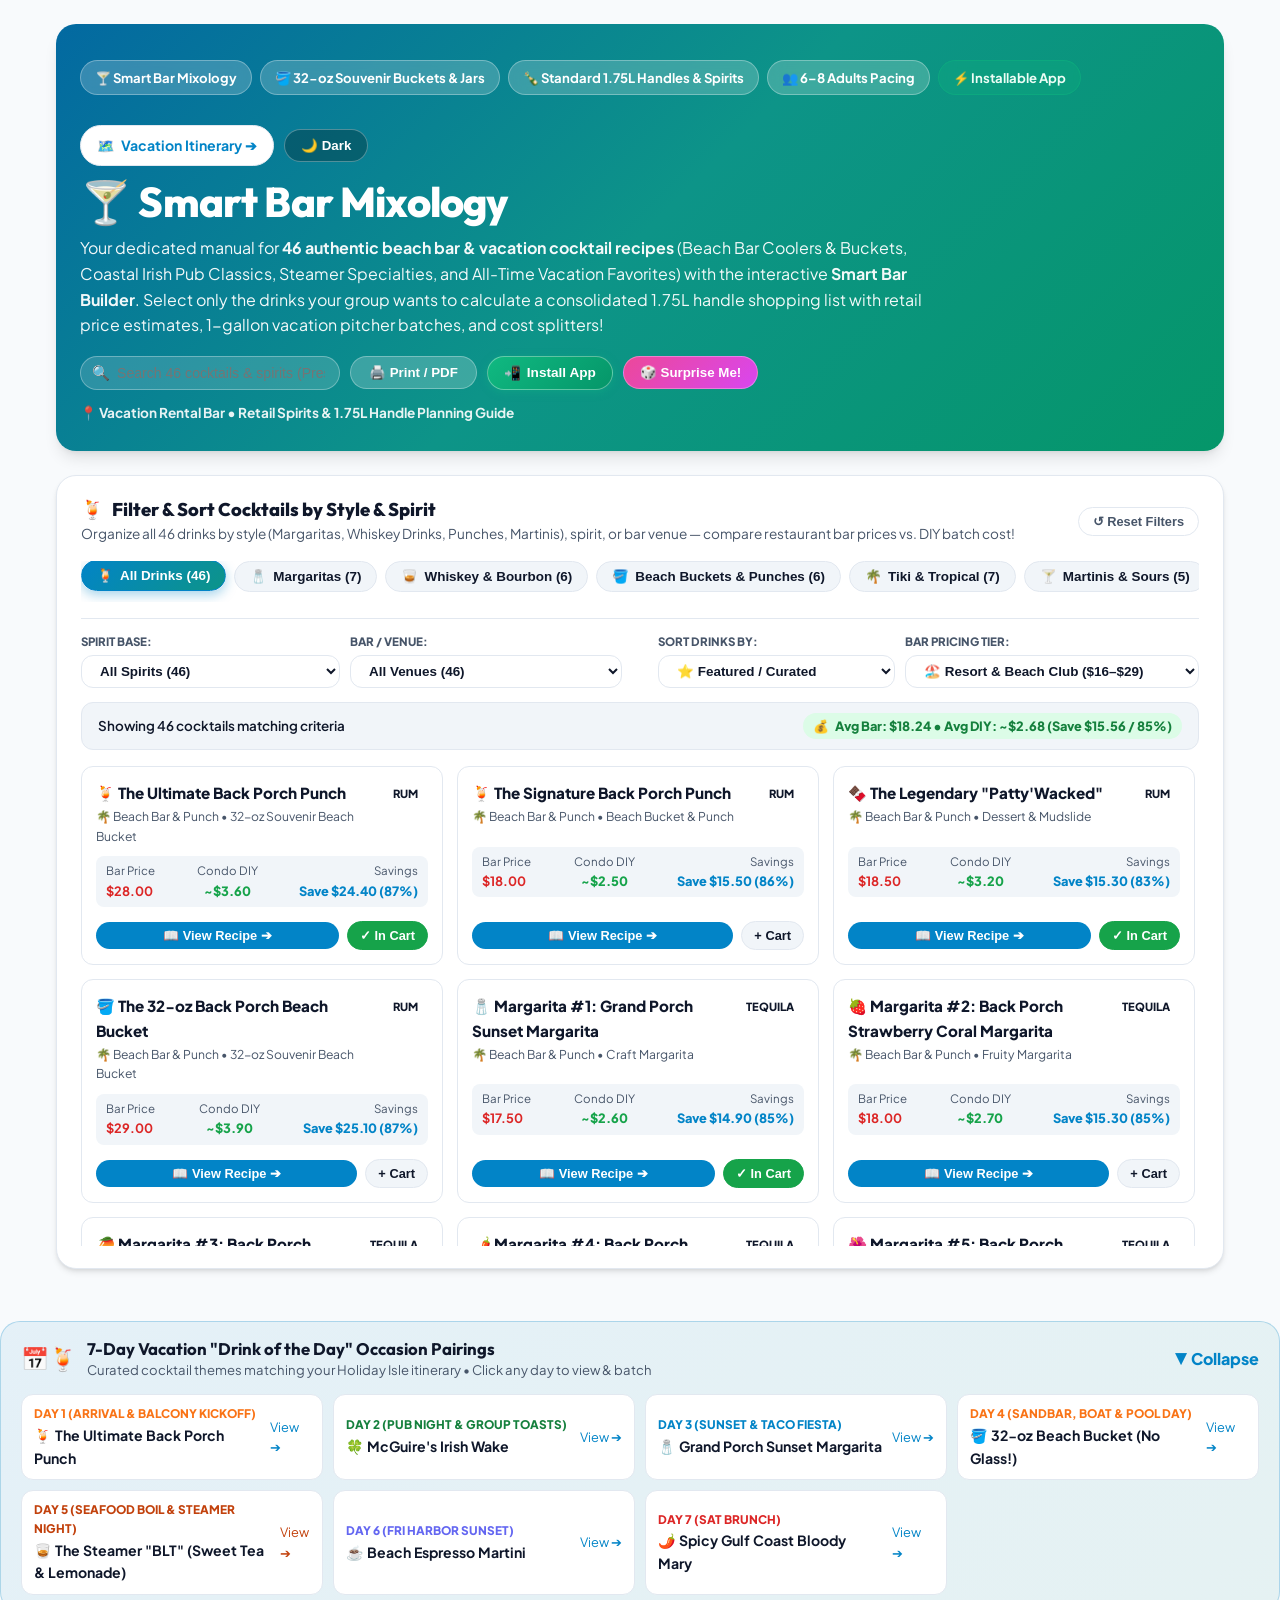
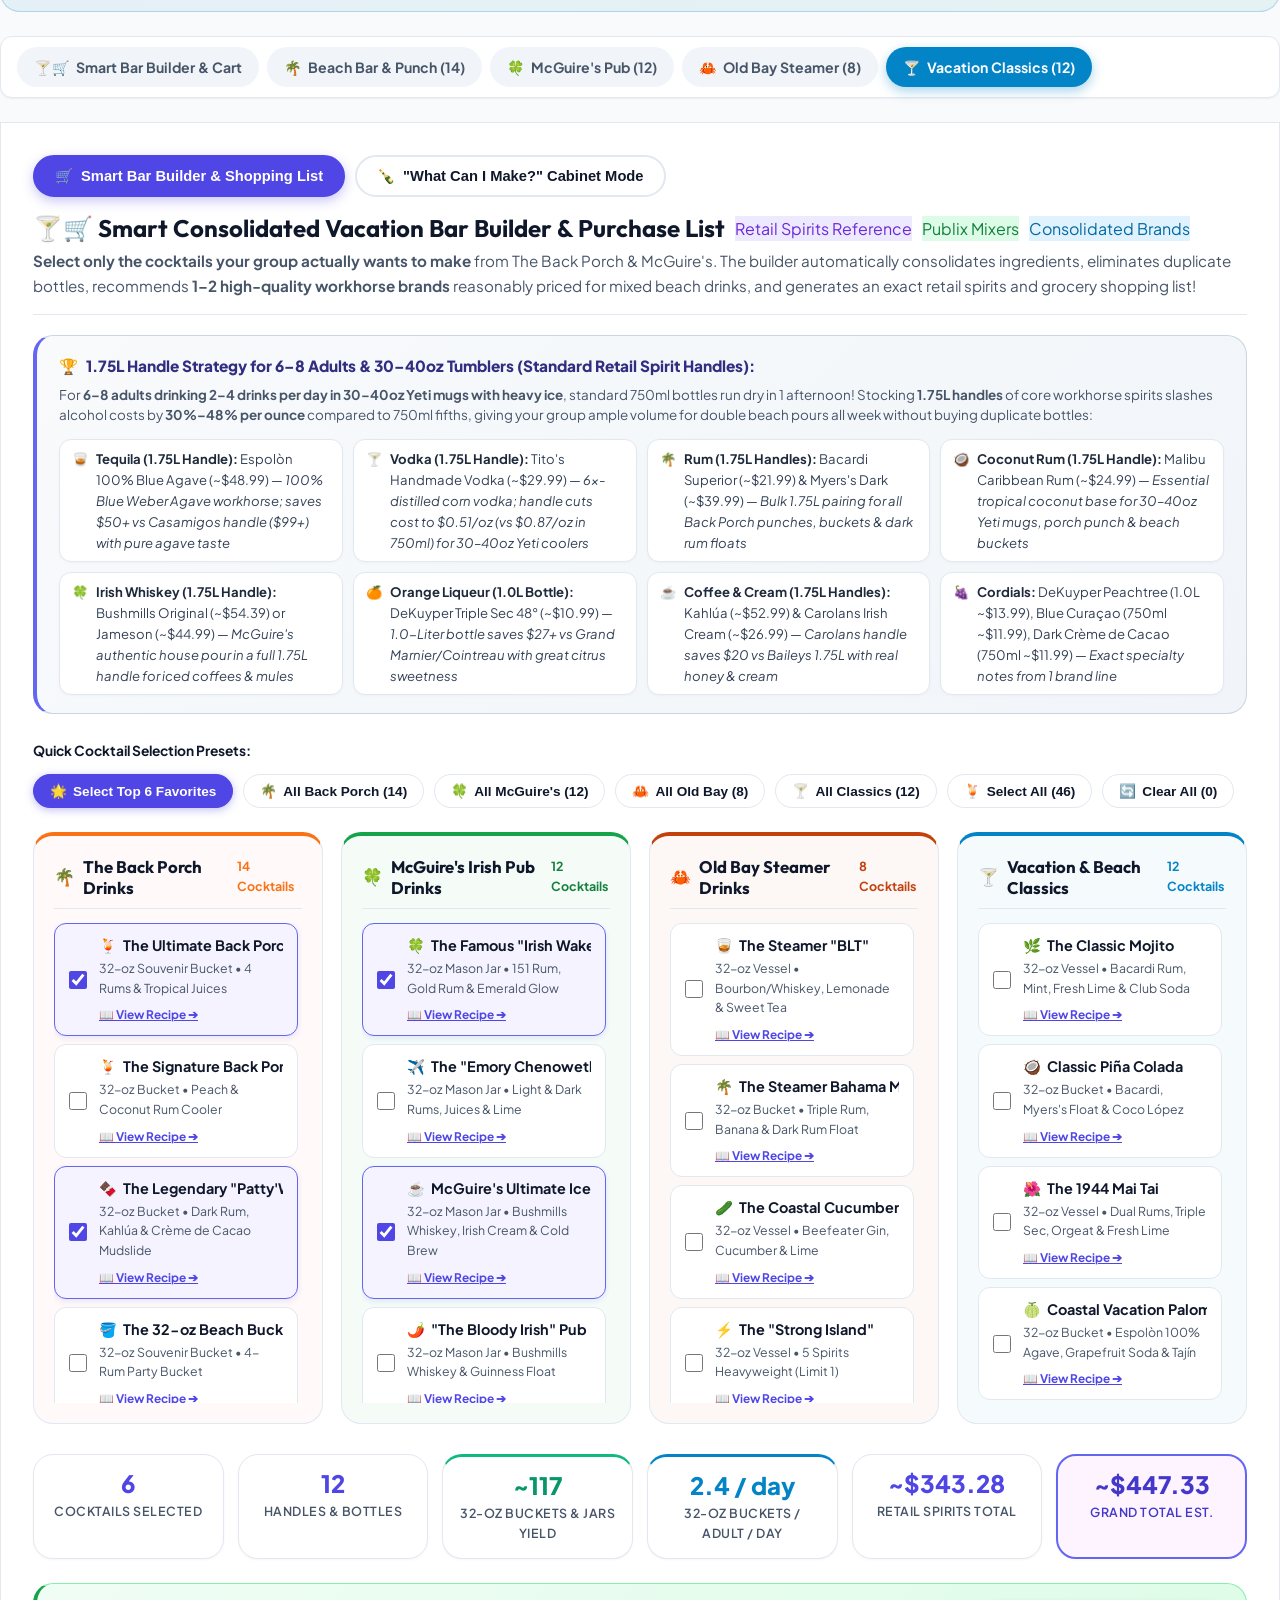
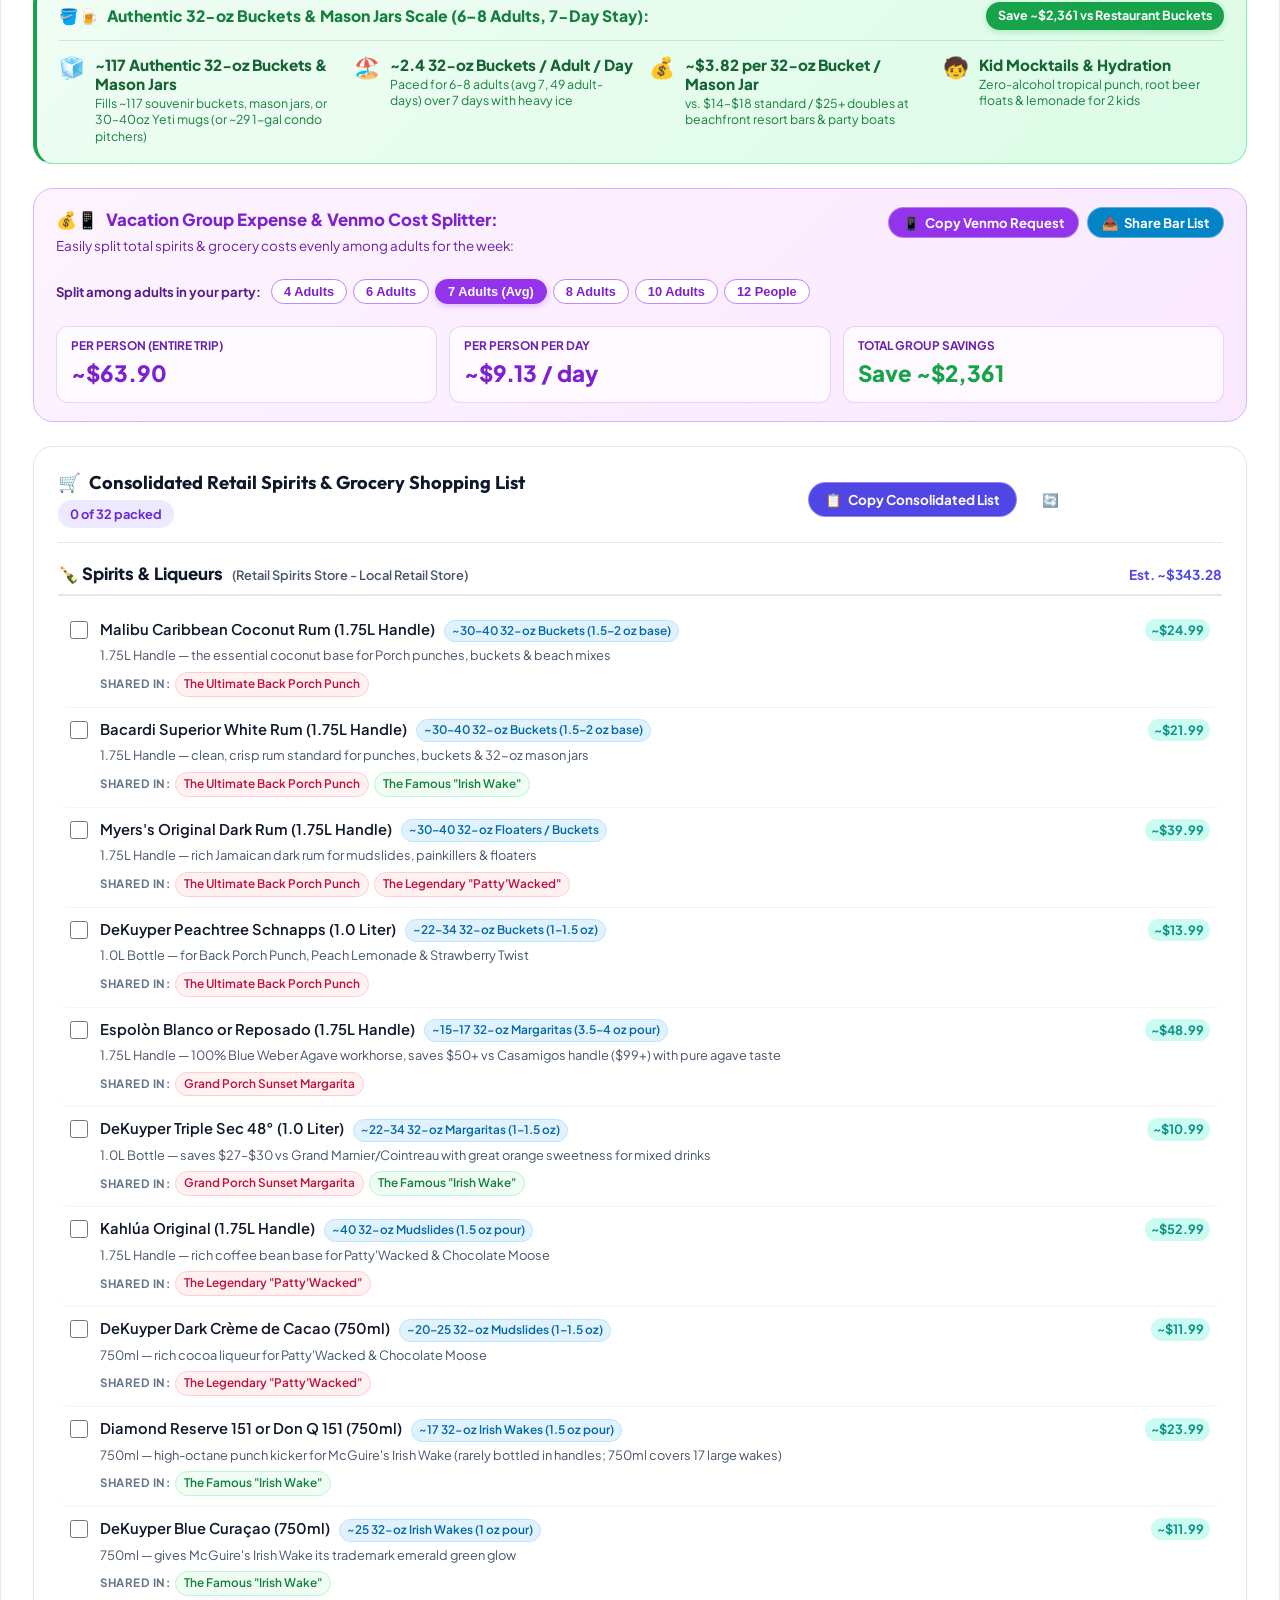
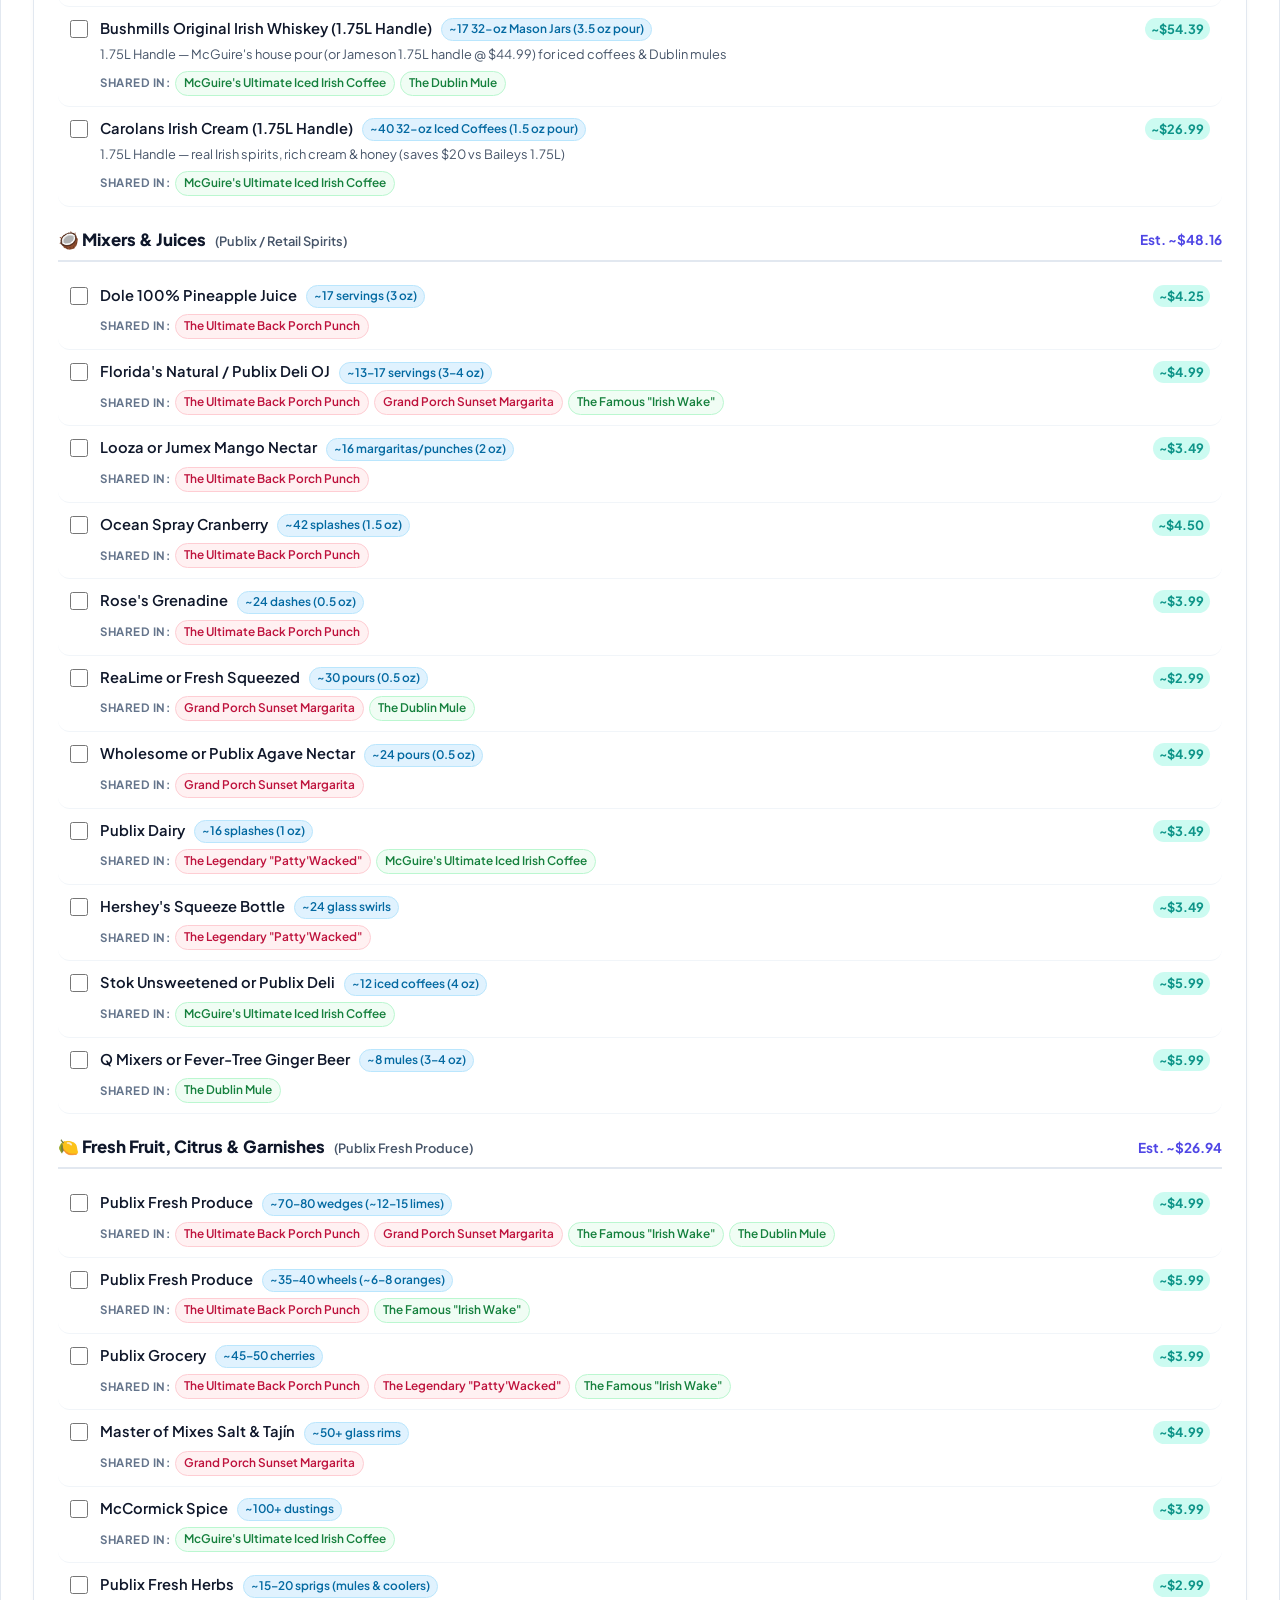
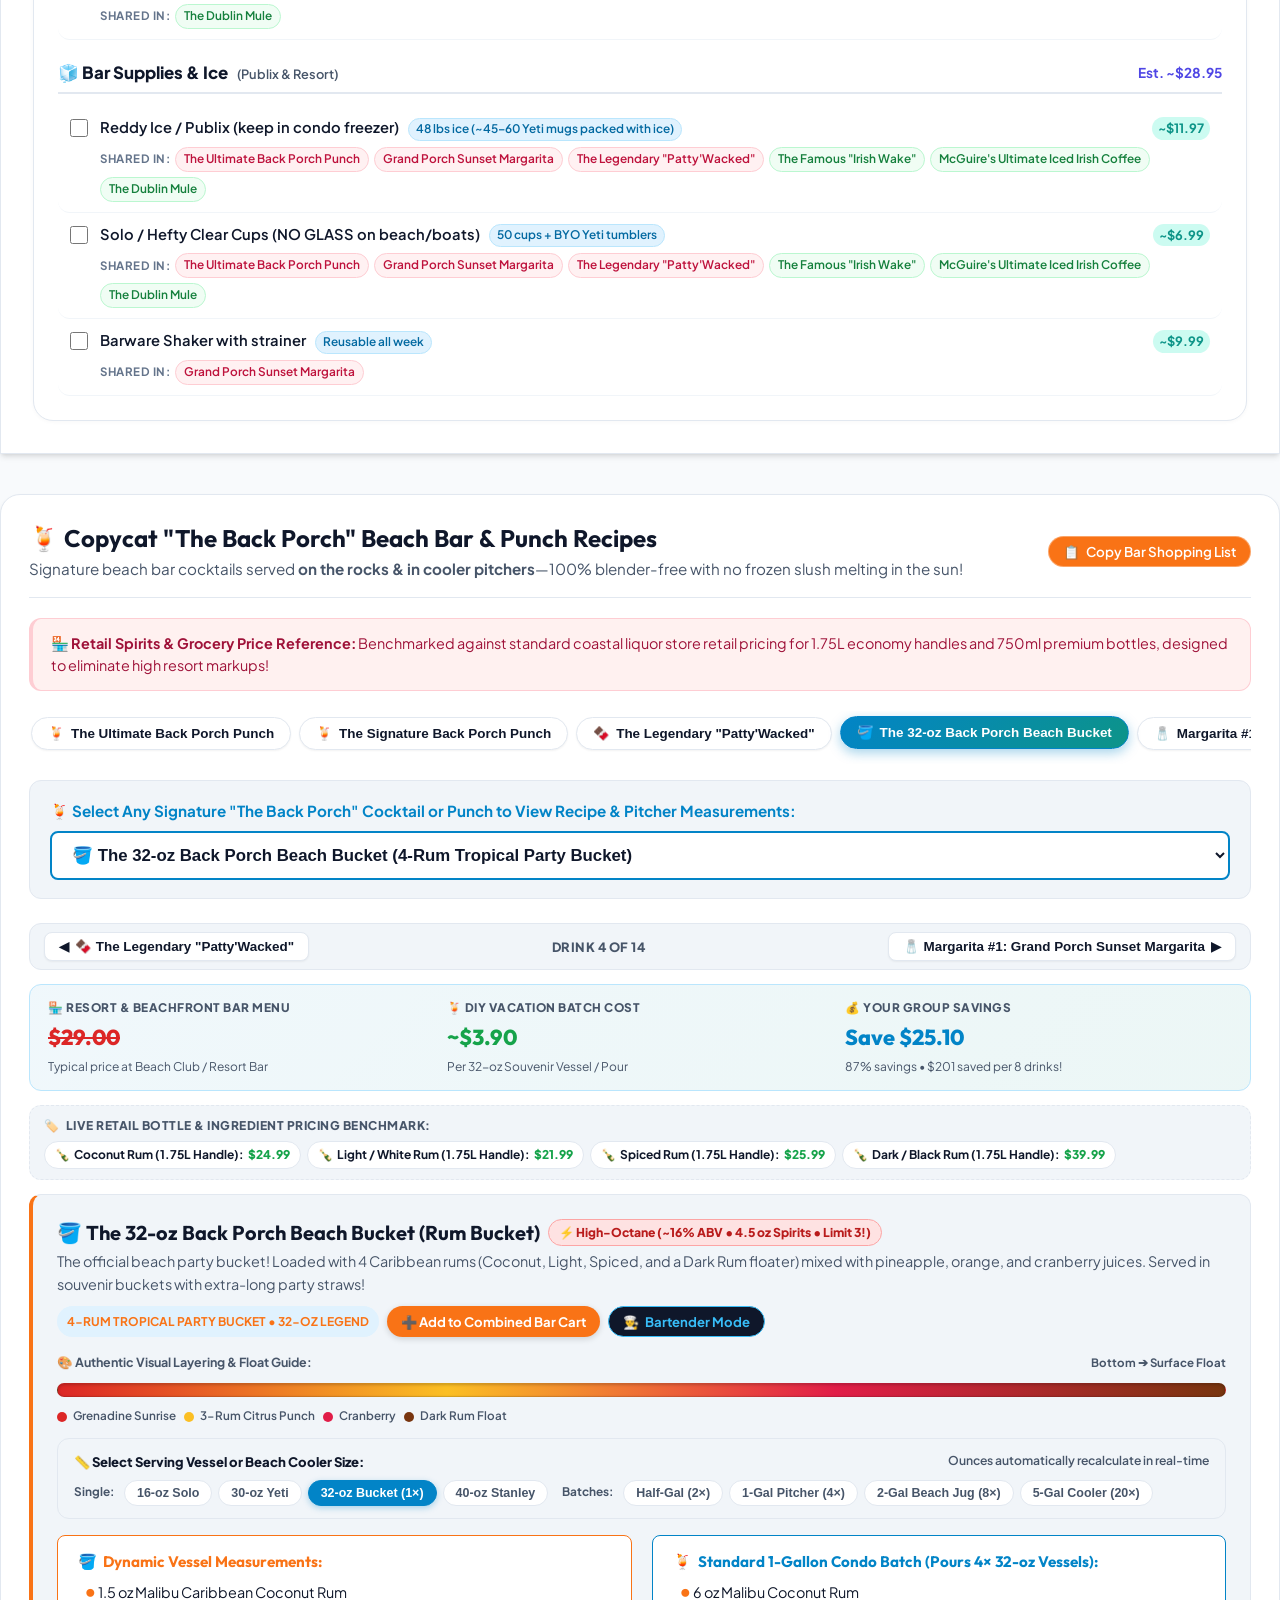
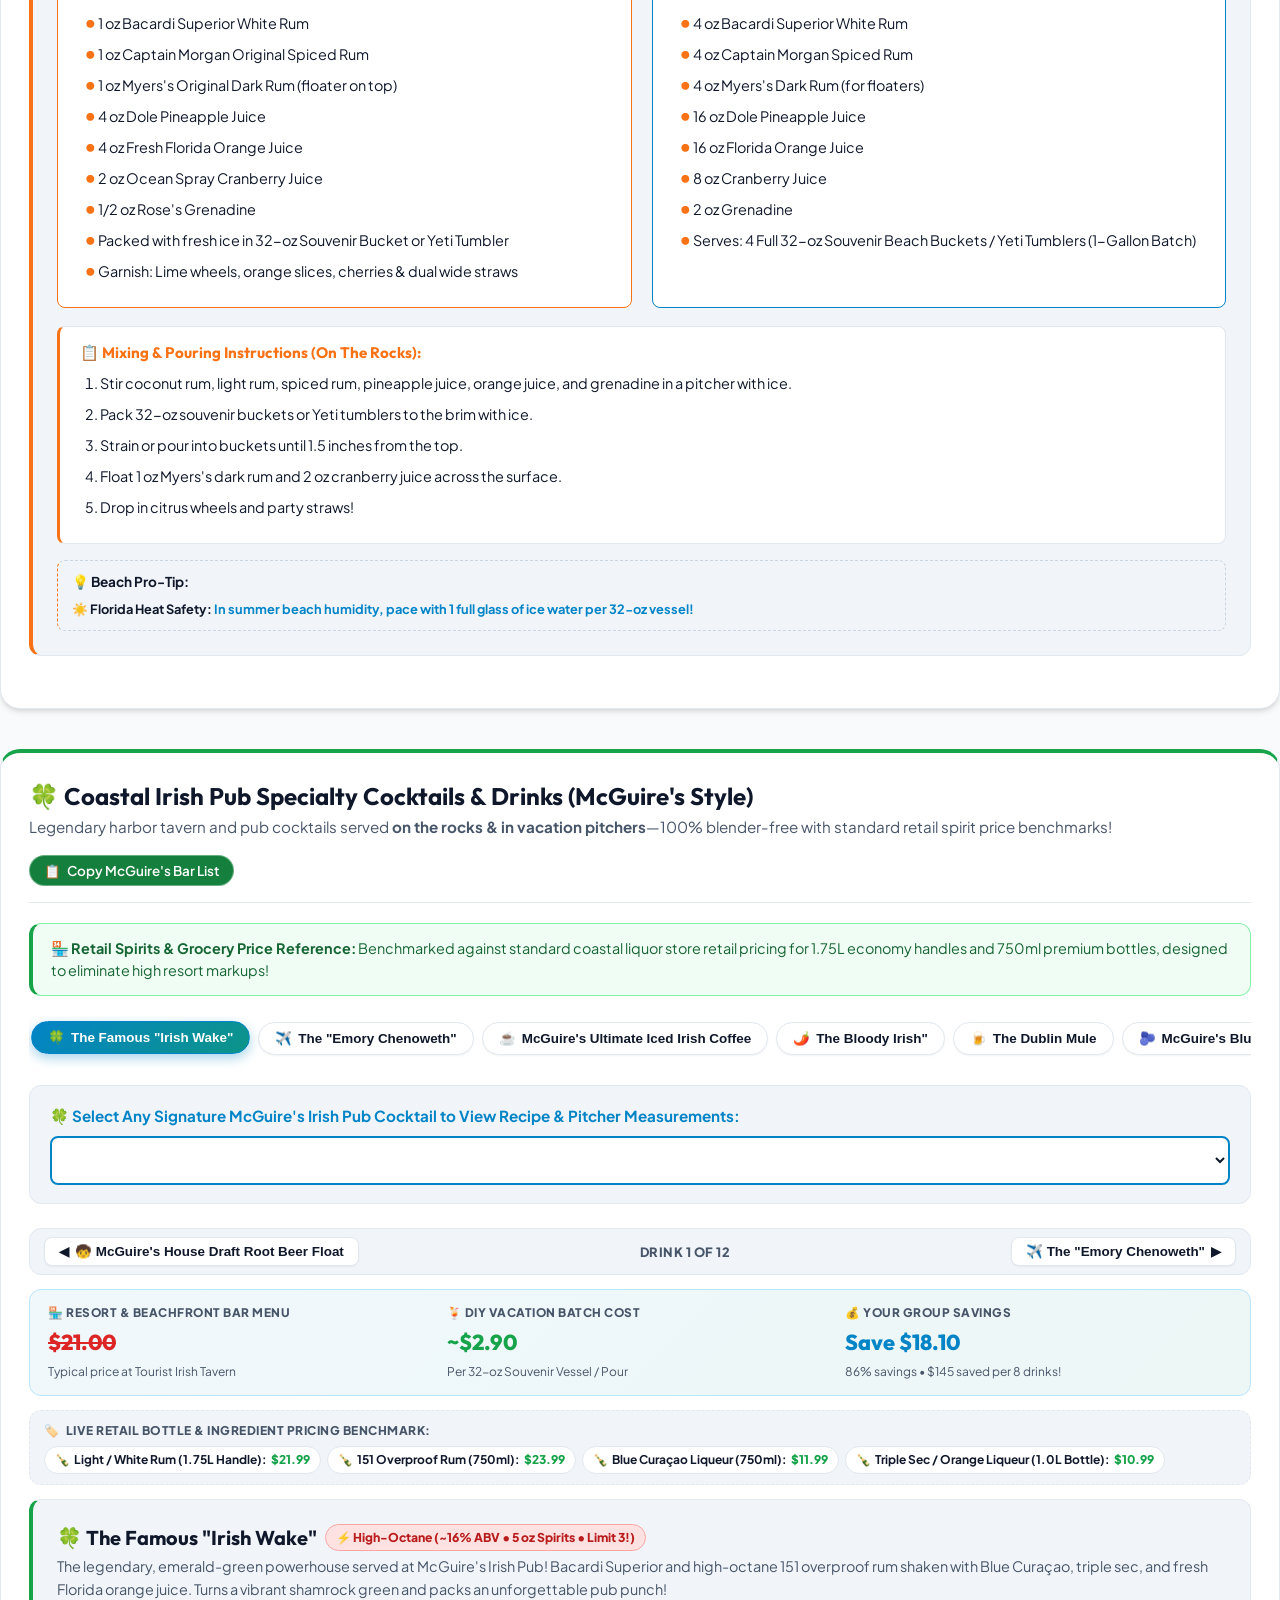
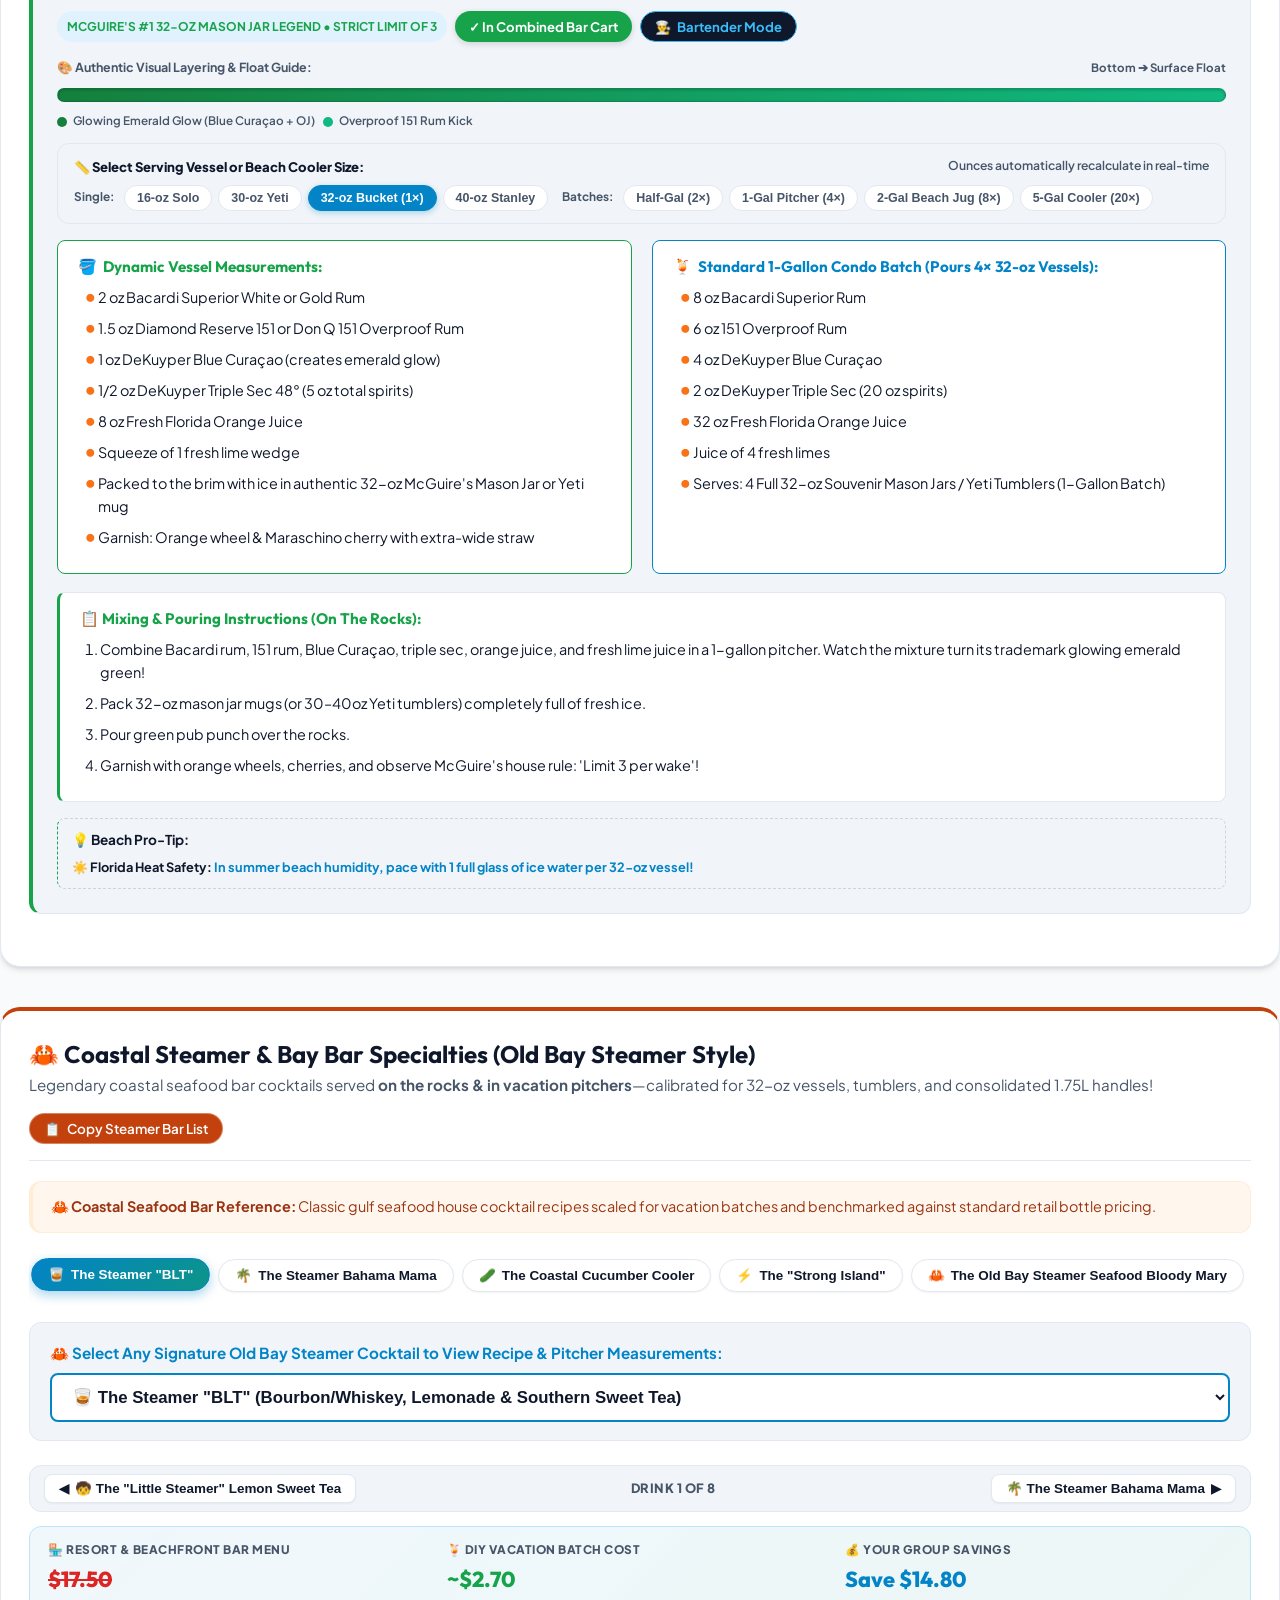
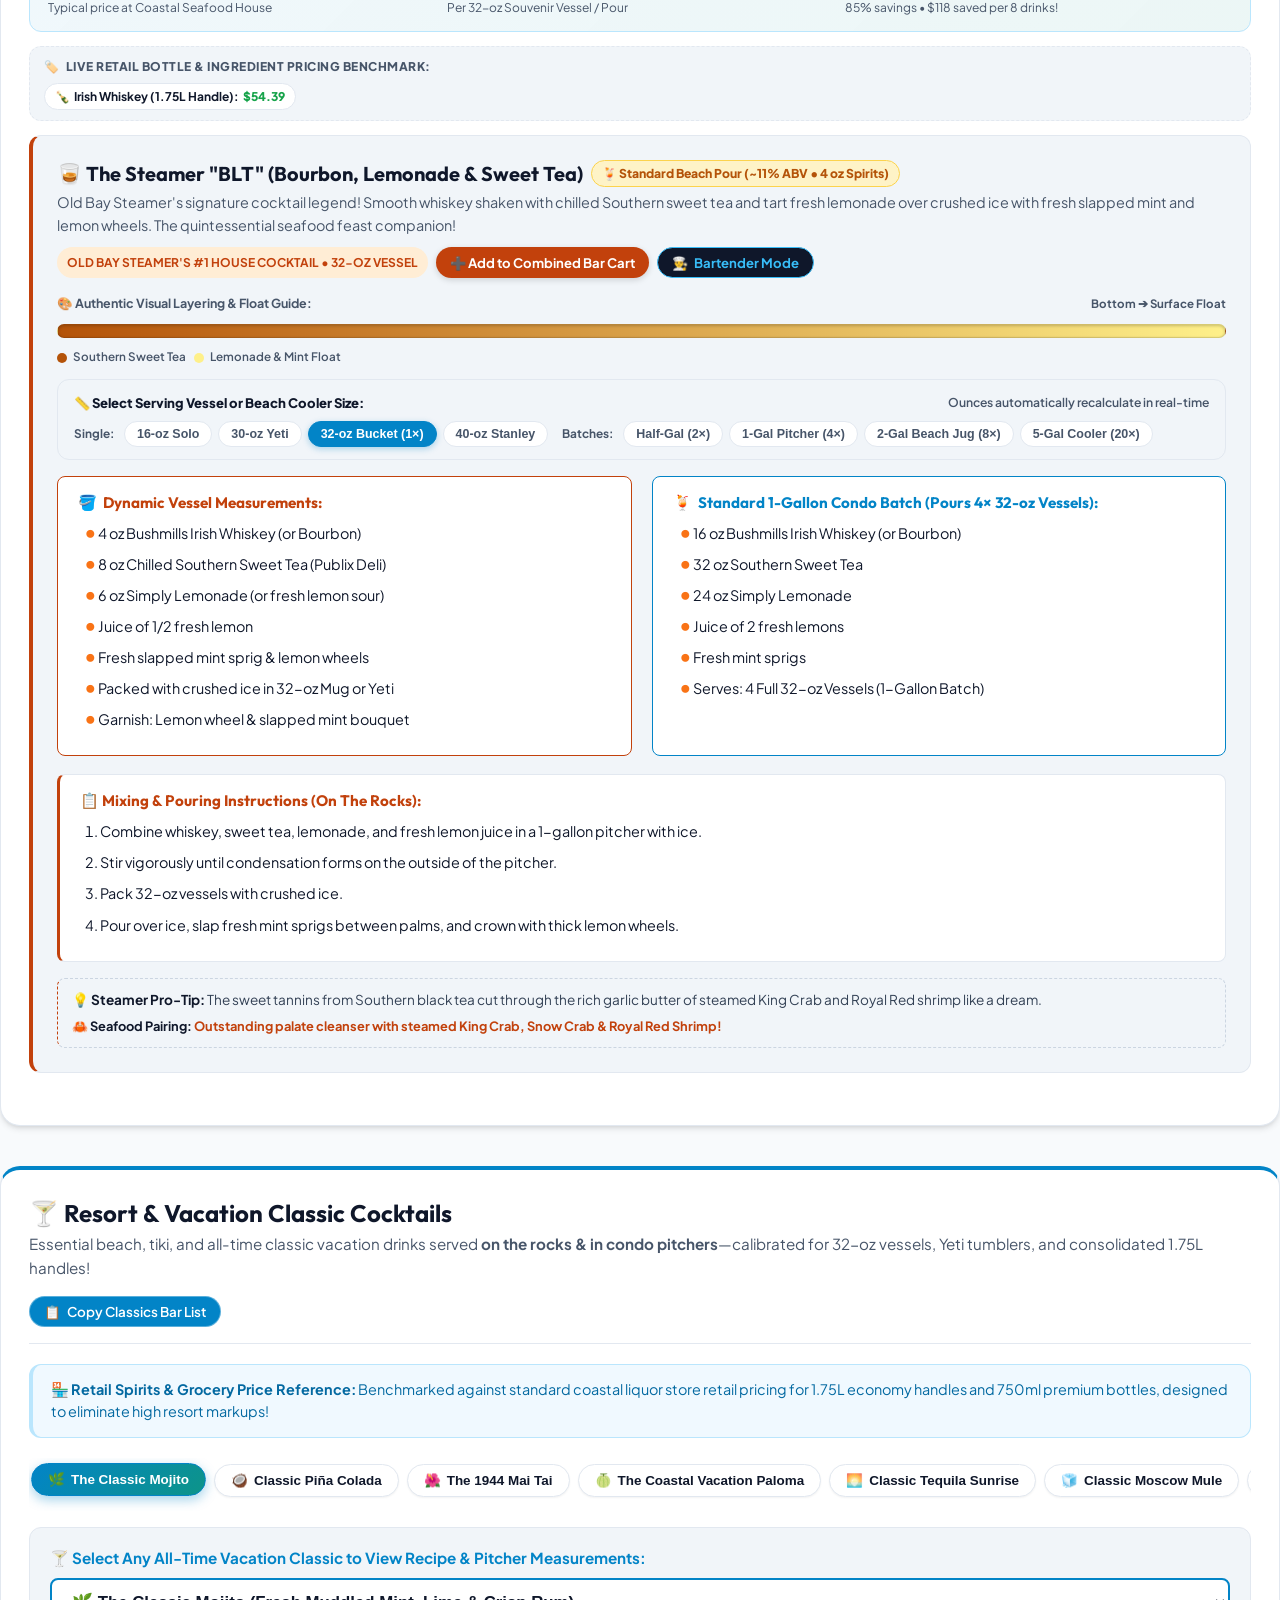
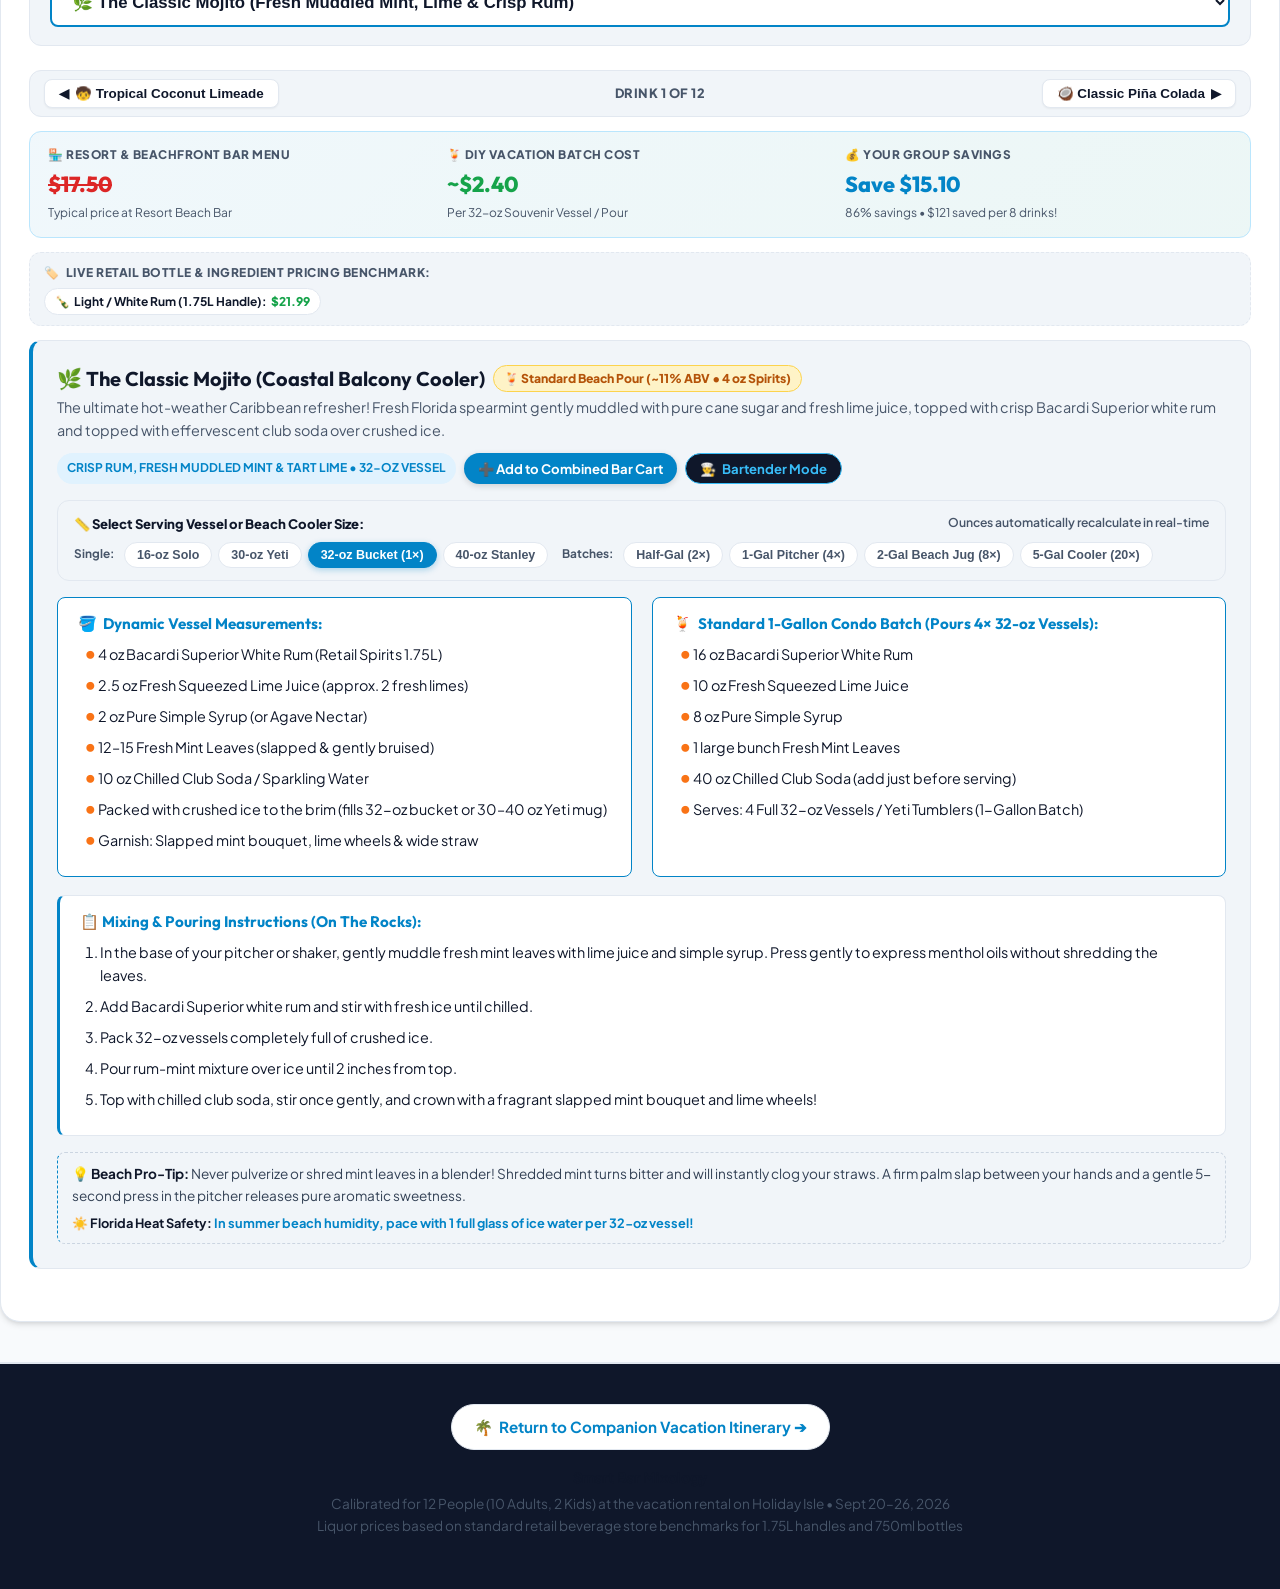
==== commit 6e71bcfc: "feat(pricing): elevate to 2024-2026 peak resort pricing tier and add interactive out-of-pocket tax/t" ====
--- a/destin_drinks_and_bar_guide.html
+++ b/destin_drinks_and_bar_guide.html
@@ -4904,6 +4904,14 @@
               <option value="potency_desc">⚡ Highest ABV / Potency</option>
             </select>
           </div>
+          <div>
+            <label style="font-size: 0.72rem; font-weight: 800; text-transform: uppercase; color: var(--text-muted); display: block; margin-bottom: 3px;">Bar Pricing Tier:</label>
+            <select id="filterPricingTierSelect" class="filter-dropdown" onchange="handlePricingTierChange(this.value)">
+              <option value="resort_peak" selected>🏖️ Resort &amp; Beach Club ($16–$29)</option>
+              <option value="resort_tax_tip">🧾 With 20% Tip + Tax ($21–$37)</option>
+              <option value="casual_pub">🍺 Casual Tavern / Off-Peak ($13–$23)</option>
+            </select>
+          </div>
         </div>
       </div>
 
@@ -4911,7 +4919,7 @@
       <div class="filter-stats-banner" id="filterStatsBanner">
         <div class="filter-stats-text" id="filterStatsText">Showing all 46 cocktails across all venues</div>
         <div class="filter-savings-highlight" id="filterSavingsHighlight">
-          <span>💰</span> Average Bar Price: ~$12.69 • Average DIY Cost: ~$2.68 (79% Savings)
+          <span>💰</span> Average Bar Price: ~$18.24 • Average DIY Cost: ~$2.68 (85% Savings)
         </div>
       </div>
 
@@ -5643,65 +5651,84 @@
     // DRINK PRICING & RESTAURANT MENU COSTS DATABASE (46 COCKTAILS)
     // ==========================================================================
     const drinkPricingDatabase = {
-      // The Back Porch Beach Bar (14) - Destin Gulf Coast Beachfront
-      bp_ultimate_porchpunch: { type: 'punch_bucket', spirit: 'rum', barPrice: 20.00, diyCost: 3.60, barName: 'The Back Porch Beach Bar', styleLabel: 'Beach Bucket & Punch' },
-      bp_porchpunch: { type: 'punch_bucket', spirit: 'rum', barPrice: 12.50, diyCost: 2.50, barName: 'The Back Porch Beach Bar', styleLabel: 'Beach Bucket & Punch' },
-      bp_pattywacked: { type: 'creamy_dessert', spirit: 'rum', barPrice: 13.50, diyCost: 3.20, barName: 'The Back Porch Beach Bar', styleLabel: 'Dessert & Mudslide' },
-      bp_beachbucket: { type: 'punch_bucket', spirit: 'rum', barPrice: 22.00, diyCost: 3.90, barName: 'The Back Porch Beach Bar', styleLabel: '32-oz Souvenir Beach Bucket' },
-      bp_porchmargarita: { type: 'margarita', spirit: 'tequila', barPrice: 12.00, diyCost: 2.60, barName: 'The Back Porch Beach Bar', styleLabel: 'Craft Margarita' },
-      bp_strawberry_margarita: { type: 'margarita', spirit: 'tequila', barPrice: 12.50, diyCost: 2.70, barName: 'The Back Porch Beach Bar', styleLabel: 'Fruity Margarita' },
-      bp_mango_margarita: { type: 'margarita', spirit: 'tequila', barPrice: 12.50, diyCost: 2.70, barName: 'The Back Porch Beach Bar', styleLabel: 'Tropical Margarita' },
-      bp_spicy_margarita: { type: 'margarita', spirit: 'tequila', barPrice: 13.00, diyCost: 2.80, barName: 'The Back Porch Beach Bar', styleLabel: 'Spicy Margarita' },
-      bp_dragonfruit_margarita: { type: 'margarita', spirit: 'tequila', barPrice: 13.50, diyCost: 2.90, barName: 'The Back Porch Beach Bar', styleLabel: 'Signature Margarita' },
-      bp_bloodymary: { type: 'bloody_mary', spirit: 'vodka', barPrice: 11.50, diyCost: 2.40, barName: 'The Back Porch Beach Bar', styleLabel: 'Savory Bloody Mary' },
-      bp_painkiller: { type: 'tiki_tropical', spirit: 'rum', barPrice: 13.50, diyCost: 3.10, barName: 'The Back Porch Beach Bar', styleLabel: 'Tiki & Tropical Cooler' },
-      bp_rumrunner: { type: 'tiki_tropical', spirit: 'rum', barPrice: 13.00, diyCost: 2.90, barName: 'The Back Porch Beach Bar', styleLabel: 'Tiki & Tropical Cooler' },
-      bp_peachlemonade: { type: 'mule_highball', spirit: 'vodka', barPrice: 11.50, diyCost: 2.30, barName: 'The Back Porch Beach Bar', styleLabel: 'Mule & Highball Cooler' },
-      bp_sunset_punch_kid: { type: 'mocktail', spirit: 'none', barPrice: 5.50, diyCost: 1.10, barName: 'The Back Porch Beach Bar', styleLabel: '0.0% ABV Mocktail' },
-
-      // McGuire's Irish Pub (12) - Official Menu Prices (Pensacola & Destin)
-      mc_irish_wake: { type: 'punch_bucket', spirit: 'rum', barPrice: 9.99, diyCost: 2.90, barName: "McGuire's Irish Pub", styleLabel: 'Mason Jar Legend ($9.99 Rollback)' },
-      mc_emory_chenoweth: { type: 'tiki_tropical', spirit: 'rum', barPrice: 11.99, diyCost: 3.10, barName: "McGuire's Irish Pub", styleLabel: 'Tropical Rum Punch' },
-      mc_iced_irish_coffee: { type: 'whiskey', spirit: 'whiskey', barPrice: 11.99, diyCost: 2.60, barName: "McGuire's Irish Pub", styleLabel: 'Whiskey Coffee Cocktail' },
-      mc_bloody_irish: { type: 'bloody_mary', spirit: 'whiskey', barPrice: 11.49, diyCost: 2.70, barName: "McGuire's Irish Pub", styleLabel: 'Pub Bloody Mary' },
-      mc_dublin_mule: { type: 'mule_highball', spirit: 'whiskey', barPrice: 11.49, diyCost: 2.50, barName: "McGuire's Irish Pub", styleLabel: 'Irish Whiskey Mule' },
-      mc_blueberry_lemon_drop: { type: 'martini', spirit: 'vodka', barPrice: 11.49, diyCost: 2.60, barName: "McGuire's Irish Pub", styleLabel: 'Craft Martini' },
-      mc_strawberry_twist: { type: 'martini', spirit: 'vodka', barPrice: 11.49, diyCost: 2.60, barName: "McGuire's Irish Pub", styleLabel: 'Craft Martini' },
-      mc_chocolate_moose: { type: 'creamy_dessert', spirit: 'vodka', barPrice: 11.49, diyCost: 3.00, barName: "McGuire's Irish Pub", styleLabel: 'Dessert Martini' },
-      mc_james_bond: { type: 'martini', spirit: 'vodka', barPrice: 12.99, diyCost: 3.20, barName: "McGuire's Irish Pub", styleLabel: 'Double Shot Martini' },
-      mc_south_of_the_border: { type: 'margarita', spirit: 'tequila', barPrice: 11.49, diyCost: 2.60, barName: "McGuire's Irish Pub", styleLabel: 'Pub Margarita' },
-      mc_smoked_old_fashioned: { type: 'whiskey', spirit: 'whiskey', barPrice: 12.49, diyCost: 2.80, barName: "McGuire's Irish Pub", styleLabel: 'Tavern Whiskey Classic' },
-      mc_root_beer_float_kid: { type: 'mocktail', spirit: 'none', barPrice: 5.99, diyCost: 1.10, barName: "McGuire's Irish Pub", styleLabel: 'Draft Root Beer Mocktail' },
-
-      // Old Bay Steamer Bar (8) - Fort Walton Beach / Okaloosa Island
-      obs_blt: { type: 'whiskey', spirit: 'whiskey', barPrice: 13.00, diyCost: 2.70, barName: 'Old Bay Steamer Bar', styleLabel: 'Whiskey Sweet Tea Cooler' },
-      obs_bahamamama: { type: 'tiki_tropical', spirit: 'rum', barPrice: 13.50, diyCost: 2.80, barName: 'Old Bay Steamer Bar', styleLabel: 'Tiki & Tropical Cooler' },
-      obs_cucumbercooler: { type: 'mule_highball', spirit: 'gin', barPrice: 13.50, diyCost: 2.60, barName: 'Old Bay Steamer Bar', styleLabel: 'Gin Highball Cooler' },
-      obs_strongisland: { type: 'punch_bucket', spirit: 'vodka', barPrice: 16.50, diyCost: 3.80, barName: 'Old Bay Steamer Bar', styleLabel: '5-Spirits Powerhouse (Limit 1)' },
-      obs_seafoodbloodymary: { type: 'bloody_mary', spirit: 'vodka', barPrice: 16.50, diyCost: 3.50, barName: 'Old Bay Steamer Bar', styleLabel: 'Loaded Seafood Bloody Mary' },
-      obs_topshelfmargarita: { type: 'margarita', spirit: 'tequila', barPrice: 15.00, diyCost: 3.40, barName: 'Old Bay Steamer Bar', styleLabel: 'Top Shelf Margarita' },
-      obs_bushwacker: { type: 'creamy_dessert', spirit: 'rum', barPrice: 13.50, diyCost: 3.10, barName: 'Old Bay Steamer Bar', styleLabel: 'Creamy Coastal Bushwacker' },
-      obs_little_steamer_kid: { type: 'mocktail', spirit: 'none', barPrice: 5.00, diyCost: 0.90, barName: 'Old Bay Steamer Bar', styleLabel: 'Sweet Tea Lemonade Mocktail' },
-
-      // Vacation Classics (12) - Coastal Resort Bars & Tiki Lounges
-      cl_classic_mojito: { type: 'mule_highball', spirit: 'rum', barPrice: 13.50, diyCost: 2.40, barName: 'Resort Beach Bar', styleLabel: 'Classic Rum Highball' },
-      cl_classic_pina_colada: { type: 'tiki_tropical', spirit: 'rum', barPrice: 14.00, diyCost: 2.80, barName: 'Resort Beach Bar', styleLabel: 'Tiki & Tropical Classic' },
-      cl_classic_mai_tai: { type: 'tiki_tropical', spirit: 'rum', barPrice: 15.00, diyCost: 3.20, barName: 'Tiki Lounge / Resort Bar', styleLabel: 'Authentic 1944 Tiki' },
-      cl_classic_paloma: { type: 'mule_highball', spirit: 'tequila', barPrice: 13.00, diyCost: 2.40, barName: 'Resort Beach Bar', styleLabel: 'Tequila Highball Cooler' },
-      cl_classic_tequila_sunrise: { type: 'tiki_tropical', spirit: 'tequila', barPrice: 12.50, diyCost: 2.20, barName: 'Resort Beach Bar', styleLabel: 'Tequila Sunset Classic' },
-      cl_classic_moscow_mule: { type: 'mule_highball', spirit: 'vodka', barPrice: 13.00, diyCost: 2.40, barName: 'Cocktail Lounge', styleLabel: 'Copper Mug Mule' },
-      cl_classic_daiquiri: { type: 'martini', spirit: 'rum', barPrice: 13.00, diyCost: 2.20, barName: 'Cocktail Lounge', styleLabel: 'Classic Cuban Sour' },
-      cl_classic_espresso_martini: { type: 'martini', spirit: 'vodka', barPrice: 15.00, diyCost: 3.00, barName: 'Nightclub / Lounge', styleLabel: 'Cold Brew Martini' },
-      cl_classic_long_island: { type: 'punch_bucket', spirit: 'vodka', barPrice: 14.50, diyCost: 3.20, barName: 'Resort Beach Bar', styleLabel: '5-Spirits Powerhouse' },
-      cl_classic_whiskey_sour: { type: 'whiskey', spirit: 'whiskey', barPrice: 13.50, diyCost: 2.50, barName: 'Cocktail Lounge', styleLabel: 'Classic Whiskey Sour' },
-      cl_classic_dark_and_stormy: { type: 'mule_highball', spirit: 'rum', barPrice: 13.50, diyCost: 2.50, barName: 'Resort Beach Bar', styleLabel: 'Dark Rum Highball' },
-      cl_classic_coconut_limeade_kid: { type: 'mocktail', spirit: 'none', barPrice: 6.00, diyCost: 1.10, barName: 'Resort Beach Bar', styleLabel: 'Tropical Cream Mocktail' }
+      // The Back Porch Beach Bar (14) - Gulf Coast Beachfront Resort Pricing
+      bp_ultimate_porchpunch: { type: 'punch_bucket', spirit: 'rum', barPrice: 28.00, diyCost: 3.60, barName: 'Beach Club / Resort Bar', styleLabel: '32-oz Souvenir Beach Bucket' },
+      bp_porchpunch: { type: 'punch_bucket', spirit: 'rum', barPrice: 18.00, diyCost: 2.50, barName: 'Beach Club / Resort Bar', styleLabel: 'Beach Bucket & Punch' },
+      bp_pattywacked: { type: 'creamy_dessert', spirit: 'rum', barPrice: 18.50, diyCost: 3.20, barName: 'Beach Club / Resort Bar', styleLabel: 'Dessert & Mudslide' },
+      bp_beachbucket: { type: 'punch_bucket', spirit: 'rum', barPrice: 29.00, diyCost: 3.90, barName: 'Beach Club / Resort Bar', styleLabel: '32-oz Souvenir Beach Bucket' },
+      bp_porchmargarita: { type: 'margarita', spirit: 'tequila', barPrice: 17.50, diyCost: 2.60, barName: 'Beach Club / Resort Bar', styleLabel: 'Craft Margarita' },
+      bp_strawberry_margarita: { type: 'margarita', spirit: 'tequila', barPrice: 18.00, diyCost: 2.70, barName: 'Beach Club / Resort Bar', styleLabel: 'Fruity Margarita' },
+      bp_mango_margarita: { type: 'margarita', spirit: 'tequila', barPrice: 18.00, diyCost: 2.70, barName: 'Beach Club / Resort Bar', styleLabel: 'Tropical Margarita' },
+      bp_spicy_margarita: { type: 'margarita', spirit: 'tequila', barPrice: 18.50, diyCost: 2.80, barName: 'Beach Club / Resort Bar', styleLabel: 'Spicy Craft Margarita' },
+      bp_dragonfruit_margarita: { type: 'margarita', spirit: 'tequila', barPrice: 19.00, diyCost: 2.90, barName: 'Beach Club / Resort Bar', styleLabel: 'Signature Margarita' },
+      bp_bloodymary: { type: 'bloody_mary', spirit: 'vodka', barPrice: 17.00, diyCost: 2.40, barName: 'Beach Club / Resort Bar', styleLabel: 'Savory Bloody Mary' },
+      bp_painkiller: { type: 'tiki_tropical', spirit: 'rum', barPrice: 18.50, diyCost: 3.10, barName: 'Beach Club / Resort Bar', styleLabel: 'Tiki & Tropical Cooler' },
+      bp_rumrunner: { type: 'tiki_tropical', spirit: 'rum', barPrice: 18.00, diyCost: 2.90, barName: 'Beach Club / Resort Bar', styleLabel: 'Tiki & Tropical Cooler' },
+      bp_peachlemonade: { type: 'mule_highball', spirit: 'vodka', barPrice: 16.50, diyCost: 2.30, barName: 'Beach Club / Resort Bar', styleLabel: 'Mule & Highball Cooler' },
+      bp_sunset_punch_kid: { type: 'mocktail', spirit: 'none', barPrice: 8.50, diyCost: 1.10, barName: 'Beach Club / Resort Bar', styleLabel: '0.0% ABV Mocktail' },
+
+      // Coastal Irish Pub Classics (12) - Tourist Destination & Souvenir Vessels
+      mc_irish_wake: { type: 'punch_bucket', spirit: 'rum', barPrice: 21.00, diyCost: 2.90, barName: 'Tourist Irish Tavern', styleLabel: '32-oz Mason Jar Legend (5 oz Spirits)' },
+      mc_emory_chenoweth: { type: 'tiki_tropical', spirit: 'rum', barPrice: 18.50, diyCost: 3.10, barName: 'Tourist Irish Tavern', styleLabel: 'Tropical Rum Punch' },
+      mc_iced_irish_coffee: { type: 'whiskey', spirit: 'whiskey', barPrice: 17.50, diyCost: 2.60, barName: 'Tourist Irish Tavern', styleLabel: 'Whiskey Coffee Cocktail' },
+      mc_bloody_irish: { type: 'bloody_mary', spirit: 'whiskey', barPrice: 18.00, diyCost: 2.70, barName: 'Tourist Irish Tavern', styleLabel: 'Pub Bloody Mary' },
+      mc_dublin_mule: { type: 'mule_highball', spirit: 'whiskey', barPrice: 17.00, diyCost: 2.50, barName: 'Tourist Irish Tavern', styleLabel: 'Irish Whiskey Mule' },
+      mc_blueberry_lemon_drop: { type: 'martini', spirit: 'vodka', barPrice: 18.00, diyCost: 2.60, barName: 'Tourist Irish Tavern', styleLabel: 'Craft Chilled Martini' },
+      mc_strawberry_twist: { type: 'martini', spirit: 'vodka', barPrice: 18.00, diyCost: 2.60, barName: 'Tourist Irish Tavern', styleLabel: 'Craft Chilled Martini' },
+      mc_chocolate_moose: { type: 'creamy_dessert', spirit: 'vodka', barPrice: 18.50, diyCost: 3.00, barName: 'Tourist Irish Tavern', styleLabel: 'Dessert Martini' },
+      mc_james_bond: { type: 'martini', spirit: 'vodka', barPrice: 22.00, diyCost: 3.20, barName: 'Tourist Irish Tavern', styleLabel: 'Double Shot Martini (5 oz Spirits)' },
+      mc_south_of_the_border: { type: 'margarita', spirit: 'tequila', barPrice: 17.50, diyCost: 2.60, barName: 'Tourist Irish Tavern', styleLabel: 'Pub Margarita' },
+      mc_smoked_old_fashioned: { type: 'whiskey', spirit: 'whiskey', barPrice: 19.50, diyCost: 2.80, barName: 'Tourist Irish Tavern', styleLabel: 'Tavern Whiskey Classic' },
+      mc_root_beer_float_kid: { type: 'mocktail', spirit: 'none', barPrice: 8.00, diyCost: 1.10, barName: 'Tourist Irish Tavern', styleLabel: 'Draft Root Beer Mocktail' },
+
+      // Coastal Seafood House & Steamer (8) - Destination Seafood Bar
+      obs_blt: { type: 'whiskey', spirit: 'whiskey', barPrice: 17.50, diyCost: 2.70, barName: 'Coastal Seafood House', styleLabel: 'Whiskey Sweet Tea Cooler' },
+      obs_bahamamama: { type: 'tiki_tropical', spirit: 'rum', barPrice: 18.00, diyCost: 2.80, barName: 'Coastal Seafood House', styleLabel: 'Tiki & Tropical Cooler' },
+      obs_cucumbercooler: { type: 'mule_highball', spirit: 'gin', barPrice: 17.50, diyCost: 2.60, barName: 'Coastal Seafood House', styleLabel: 'Gin Highball Cooler' },
+      obs_strongisland: { type: 'punch_bucket', spirit: 'vodka', barPrice: 25.00, diyCost: 3.80, barName: 'Coastal Seafood House', styleLabel: '5-Spirits Powerhouse (Limit 1)' },
+      obs_seafoodbloodymary: { type: 'bloody_mary', spirit: 'vodka', barPrice: 26.00, diyCost: 3.50, barName: 'Coastal Seafood House', styleLabel: 'Loaded Seafood Bloody Mary' },
+      obs_topshelfmargarita: { type: 'margarita', spirit: 'tequila', barPrice: 22.00, diyCost: 3.40, barName: 'Coastal Seafood House', styleLabel: 'Top Shelf Tequila Margarita' },
+      obs_bushwacker: { type: 'creamy_dessert', spirit: 'rum', barPrice: 19.00, diyCost: 3.10, barName: 'Coastal Seafood House', styleLabel: 'Creamy Coastal Bushwacker' },
+      obs_little_steamer_kid: { type: 'mocktail', spirit: 'none', barPrice: 7.50, diyCost: 0.90, barName: 'Coastal Seafood House', styleLabel: 'Sweet Tea Lemonade Mocktail' },
+
+      // Vacation Classics (12) - Resort Beach Bar & Cocktail Lounge
+      cl_classic_mojito: { type: 'mule_highball', spirit: 'rum', barPrice: 17.50, diyCost: 2.40, barName: 'Resort Beach Bar', styleLabel: 'Classic Rum Highball' },
+      cl_classic_pina_colada: { type: 'tiki_tropical', spirit: 'rum', barPrice: 18.50, diyCost: 2.80, barName: 'Resort Beach Bar', styleLabel: 'Tiki & Tropical Classic' },
+      cl_classic_mai_tai: { type: 'tiki_tropical', spirit: 'rum', barPrice: 20.00, diyCost: 3.20, barName: 'Tiki Lounge / Resort Bar', styleLabel: 'Authentic 1944 Tiki' },
+      cl_classic_paloma: { type: 'mule_highball', spirit: 'tequila', barPrice: 17.50, diyCost: 2.40, barName: 'Resort Beach Bar', styleLabel: 'Tequila Highball Cooler' },
+      cl_classic_tequila_sunrise: { type: 'tiki_tropical', spirit: 'tequila', barPrice: 16.50, diyCost: 2.20, barName: 'Resort Beach Bar', styleLabel: 'Tequila Sunset Classic' },
+      cl_classic_moscow_mule: { type: 'mule_highball', spirit: 'vodka', barPrice: 17.00, diyCost: 2.40, barName: 'Cocktail Lounge', styleLabel: 'Copper Mug Mule' },
+      cl_classic_daiquiri: { type: 'martini', spirit: 'rum', barPrice: 16.50, diyCost: 2.20, barName: 'Cocktail Lounge', styleLabel: 'Classic Cuban Sour' },
+      cl_classic_espresso_martini: { type: 'martini', spirit: 'vodka', barPrice: 20.00, diyCost: 3.00, barName: 'Nightclub / Lounge', styleLabel: 'Cold Brew Martini' },
+      cl_classic_long_island: { type: 'punch_bucket', spirit: 'vodka', barPrice: 22.00, diyCost: 3.20, barName: 'Resort Beach Bar', styleLabel: '5-Spirits Powerhouse' },
+      cl_classic_whiskey_sour: { type: 'whiskey', spirit: 'whiskey', barPrice: 17.50, diyCost: 2.50, barName: 'Cocktail Lounge', styleLabel: 'Classic Whiskey Sour' },
+      cl_classic_dark_and_stormy: { type: 'mule_highball', spirit: 'rum', barPrice: 18.00, diyCost: 2.50, barName: 'Resort Beach Bar', styleLabel: 'Dark Rum Highball' },
+      cl_classic_coconut_limeade_kid: { type: 'mocktail', spirit: 'none', barPrice: 9.00, diyCost: 1.10, barName: 'Resort Beach Bar', styleLabel: 'Tropical Cream Mocktail' }
     };
 
+    let currentPricingTier = 'resort_peak';
+
+    function getEffectiveBarPrice(fullKey) {
+      const p = drinkPricingDatabase[fullKey] || { barPrice: 18.00 };
+      let mult = 1.0;
+      if (currentPricingTier === 'resort_tax_tip') mult = 1.28; // +10% Resort Tax + 20% Tip
+      else if (currentPricingTier === 'casual_pub') mult = 0.78; // Off-beach / Casual Tavern
+      return p.barPrice * mult;
+    }
+
+    function getPricingTierLabel() {
+      if (currentPricingTier === 'resort_tax_tip') return 'Out-of-Pocket Tab (w/ Tip & Tax)';
+      if (currentPricingTier === 'casual_pub') return 'Casual Tavern / Off-Peak Menu';
+      return 'Resort & Beachfront Bar Menu';
+    }
+
     function renderPriceComparisonCard(fullKey) {
-      const p = drinkPricingDatabase[fullKey] || { barPrice: 16.00, diyCost: 3.40, barName: 'Beach Bar / Restaurant', styleLabel: 'Vacation Cocktail' };
-      const savings = Math.max(0, p.barPrice - p.diyCost);
-      const savingsPct = Math.round((savings / p.barPrice) * 100);
+      const p = drinkPricingDatabase[fullKey] || { barPrice: 18.00, diyCost: 3.00, barName: 'Beach Bar / Resort', styleLabel: 'Vacation Cocktail' };
+      const effectiveBarPrice = getEffectiveBarPrice(fullKey);
+      const savings = Math.max(0, effectiveBarPrice - p.diyCost);
+      const savingsPct = Math.round((savings / effectiveBarPrice) * 100);
+      const tierLabel = getPricingTierLabel();
+      const taxTipNote = currentPricingTier === 'resort_tax_tip' ? 'Includes 10% tax + 20% gratuity' : `Typical price at ${p.barName}`;
 
       // Collect live bottle pricing tags from customBarDatabase.drinks
       const drinkData = (typeof customBarDatabase !== 'undefined' && customBarDatabase.drinks) ? customBarDatabase.drinks[fullKey] : null;
@@ -5733,9 +5760,9 @@
       return `
         <div class="bar-pricing-card">
           <div class="pricing-col bar-col">
-            <div class="pricing-label">🏪 Bar &amp; Restaurant Menu Price</div>
-            <div class="pricing-value">$${p.barPrice.toFixed(2)}</div>
-            <div class="pricing-sub">Typical price at ${p.barName}</div>
+            <div class="pricing-label">🏪 ${tierLabel}</div>
+            <div class="pricing-value">$${effectiveBarPrice.toFixed(2)}</div>
+            <div class="pricing-sub">${taxTipNote}</div>
           </div>
           <div class="pricing-col diy-col">
             <div class="pricing-label">🍹 DIY Vacation Batch Cost</div>
@@ -5780,6 +5807,20 @@
       });
       applyMasterFilters();
       showToast('↺ Filters reset to all 46 cocktails');
+    }
+
+    function handlePricingTierChange(val) {
+      currentPricingTier = val;
+      applyMasterFilters();
+      // Re-render open active recipe cards across all 4 venues
+      const bpVal = document.getElementById('drinkRecipeSelect')?.value || 'ultimate_porchpunch';
+      showRecipe(bpVal);
+      const mcVal = document.getElementById('mcguiresDrinkRecipeSelect')?.value || 'irish_wake';
+      showMcguiresRecipe(mcVal);
+      const obsVal = document.getElementById('oldBayDrinkRecipeSelect')?.value || 'strongisland';
+      showOldBayRecipe(obsVal);
+      const clVal = document.getElementById('classicDrinkRecipeSelect')?.value || 'classic_mai_tai';
+      showClassicRecipe(clVal);
     }
 
     function applyMasterFilters() {
@@ -5868,8 +5909,9 @@
       let totalBar = 0;
       let totalDiy = 0;
       matches.forEach(m => {
-        const p = drinkPricingDatabase[m.key] || { barPrice: 16, diyCost: 3.4 };
-        totalBar += p.barPrice;
+        const p = drinkPricingDatabase[m.key] || { barPrice: 18.00, diyCost: 3.00 };
+        const effBar = getEffectiveBarPrice(m.key);
+        totalBar += effBar;
         totalDiy += p.diyCost;
       });
 
@@ -5897,9 +5939,10 @@
 
       let html = '';
       matches.forEach(m => {
-        const p = drinkPricingDatabase[m.key] || { barPrice: 16.00, diyCost: 3.40, barName: 'Bar', styleLabel: 'Cocktail' };
-        const savings = Math.max(0, p.barPrice - p.diyCost);
-        const savingsPct = Math.round((savings / p.barPrice) * 100);
+        const p = drinkPricingDatabase[m.key] || { barPrice: 18.00, diyCost: 3.00, barName: 'Bar', styleLabel: 'Cocktail' };
+        const effectiveBarPrice = getEffectiveBarPrice(m.key);
+        const savings = Math.max(0, effectiveBarPrice - p.diyCost);
+        const savingsPct = Math.round((savings / effectiveBarPrice) * 100);
         const inCart = customBarSelectedDrinks && customBarSelectedDrinks.has(m.key);
         const cleanTitle = m.title.split('(')[0].trim();
 
@@ -5918,7 +5961,7 @@
             <div class="filter-pricing-badge-row">
               <div>
                 <span style="font-size: 0.72rem; color: var(--text-muted); display: block;">Bar Price</span>
-                <span class="filter-bar-price">$${p.barPrice.toFixed(2)}</span>
+                <span class="filter-bar-price">$${effectiveBarPrice.toFixed(2)}</span>
               </div>
               <div style="text-align: center;">
                 <span style="font-size: 0.72rem; color: var(--text-muted); display: block;">Condo DIY</span>
